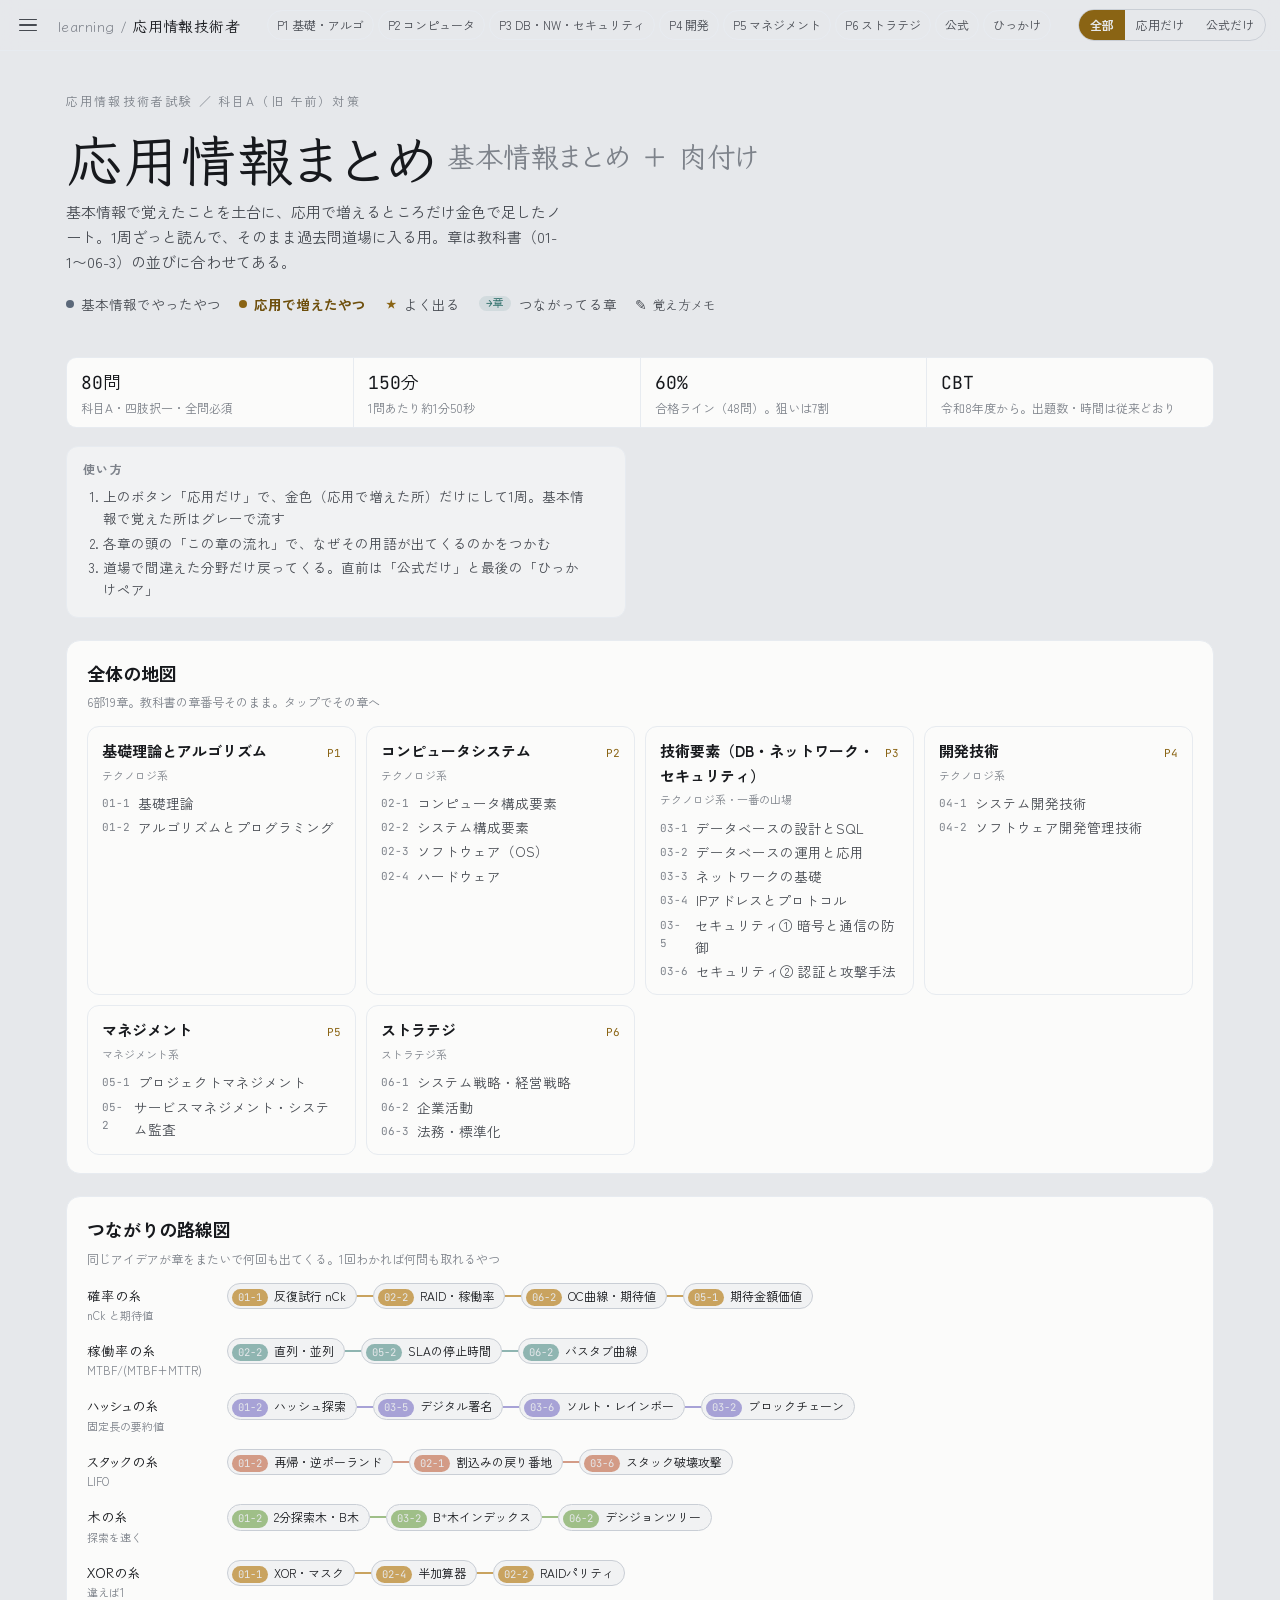
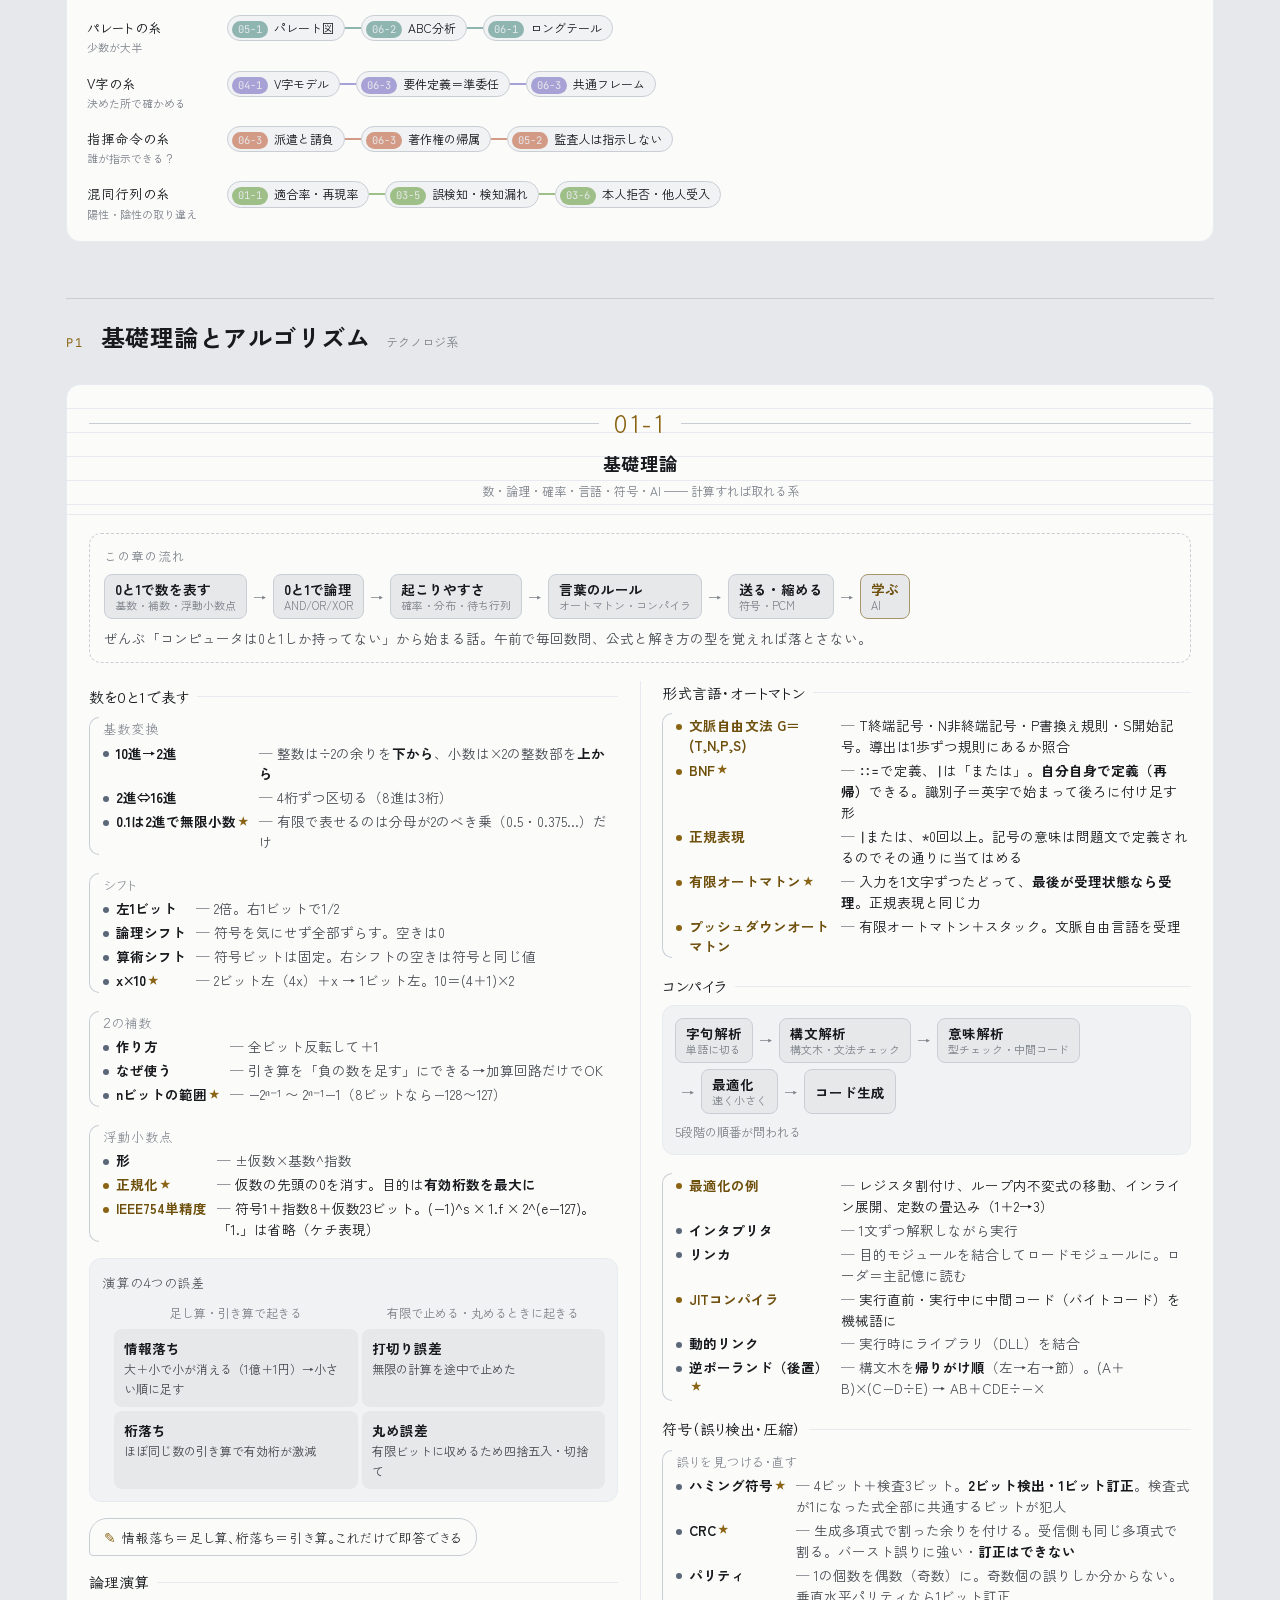
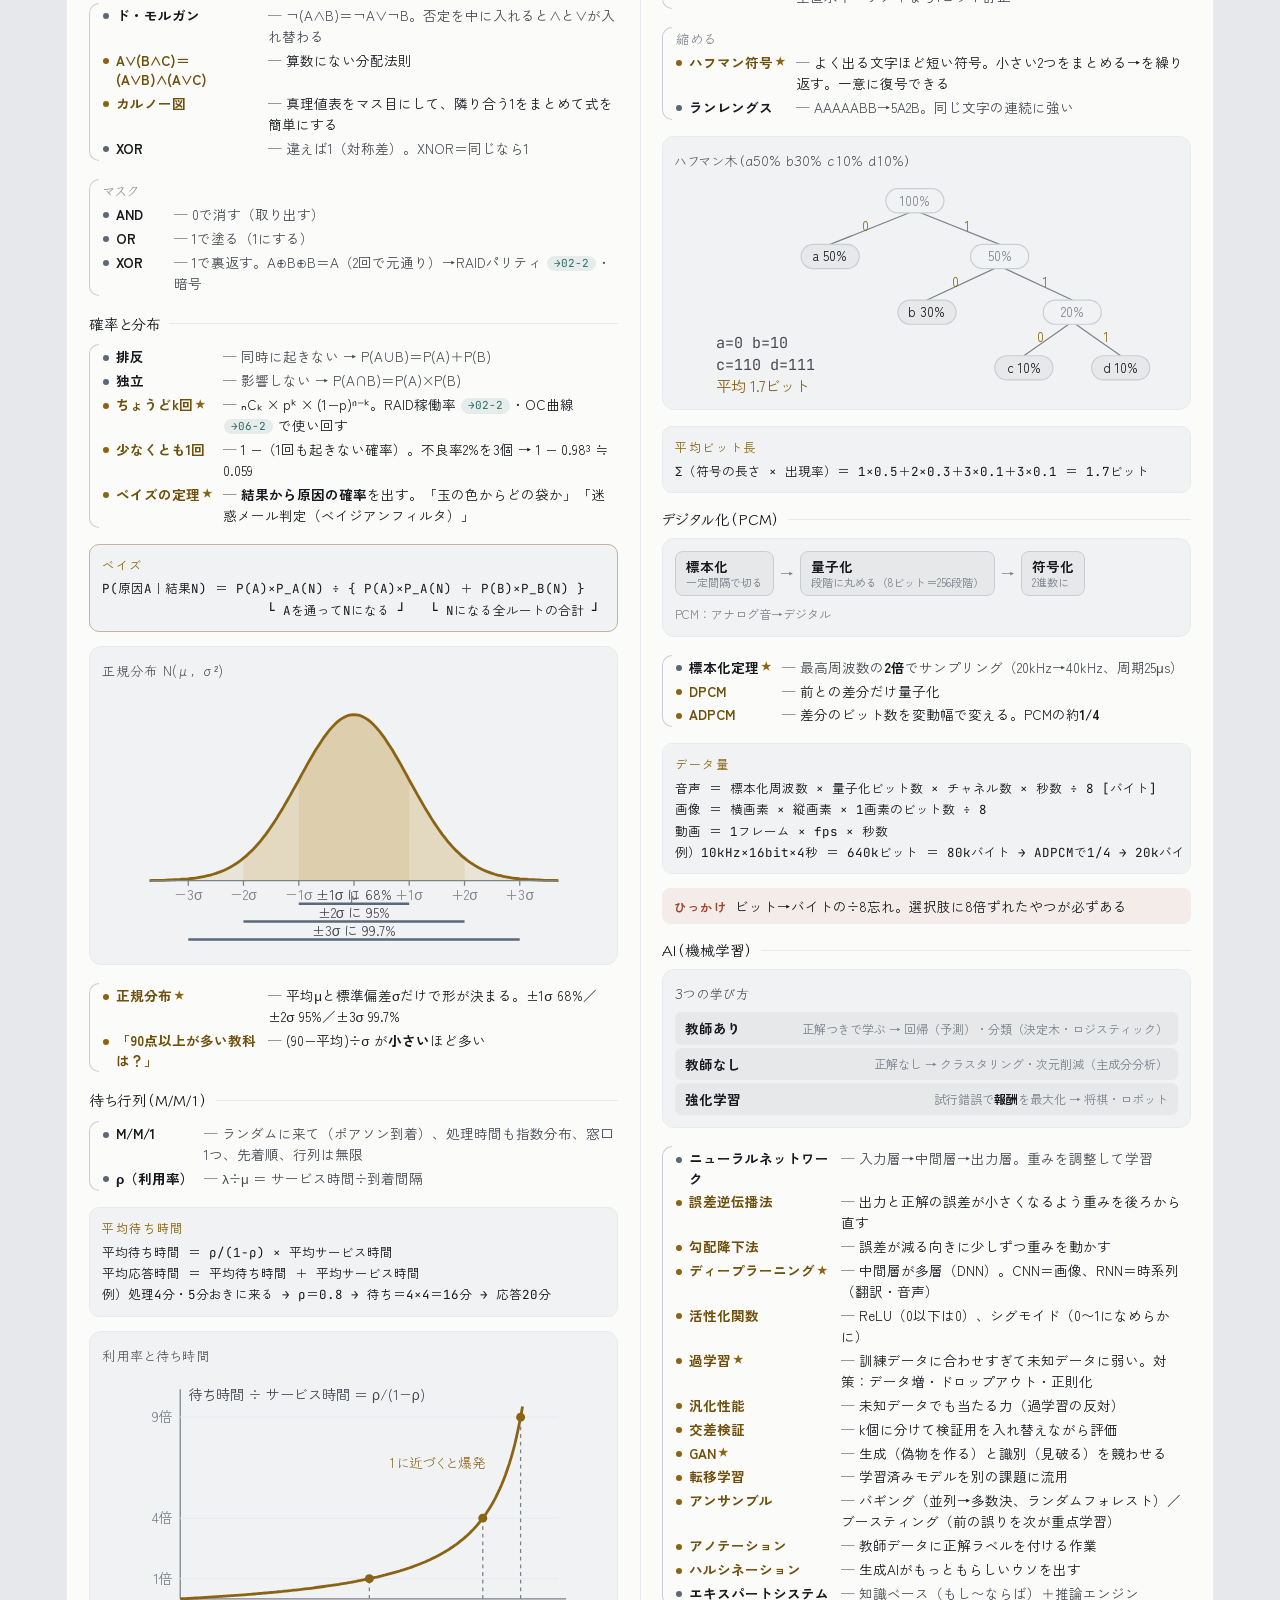
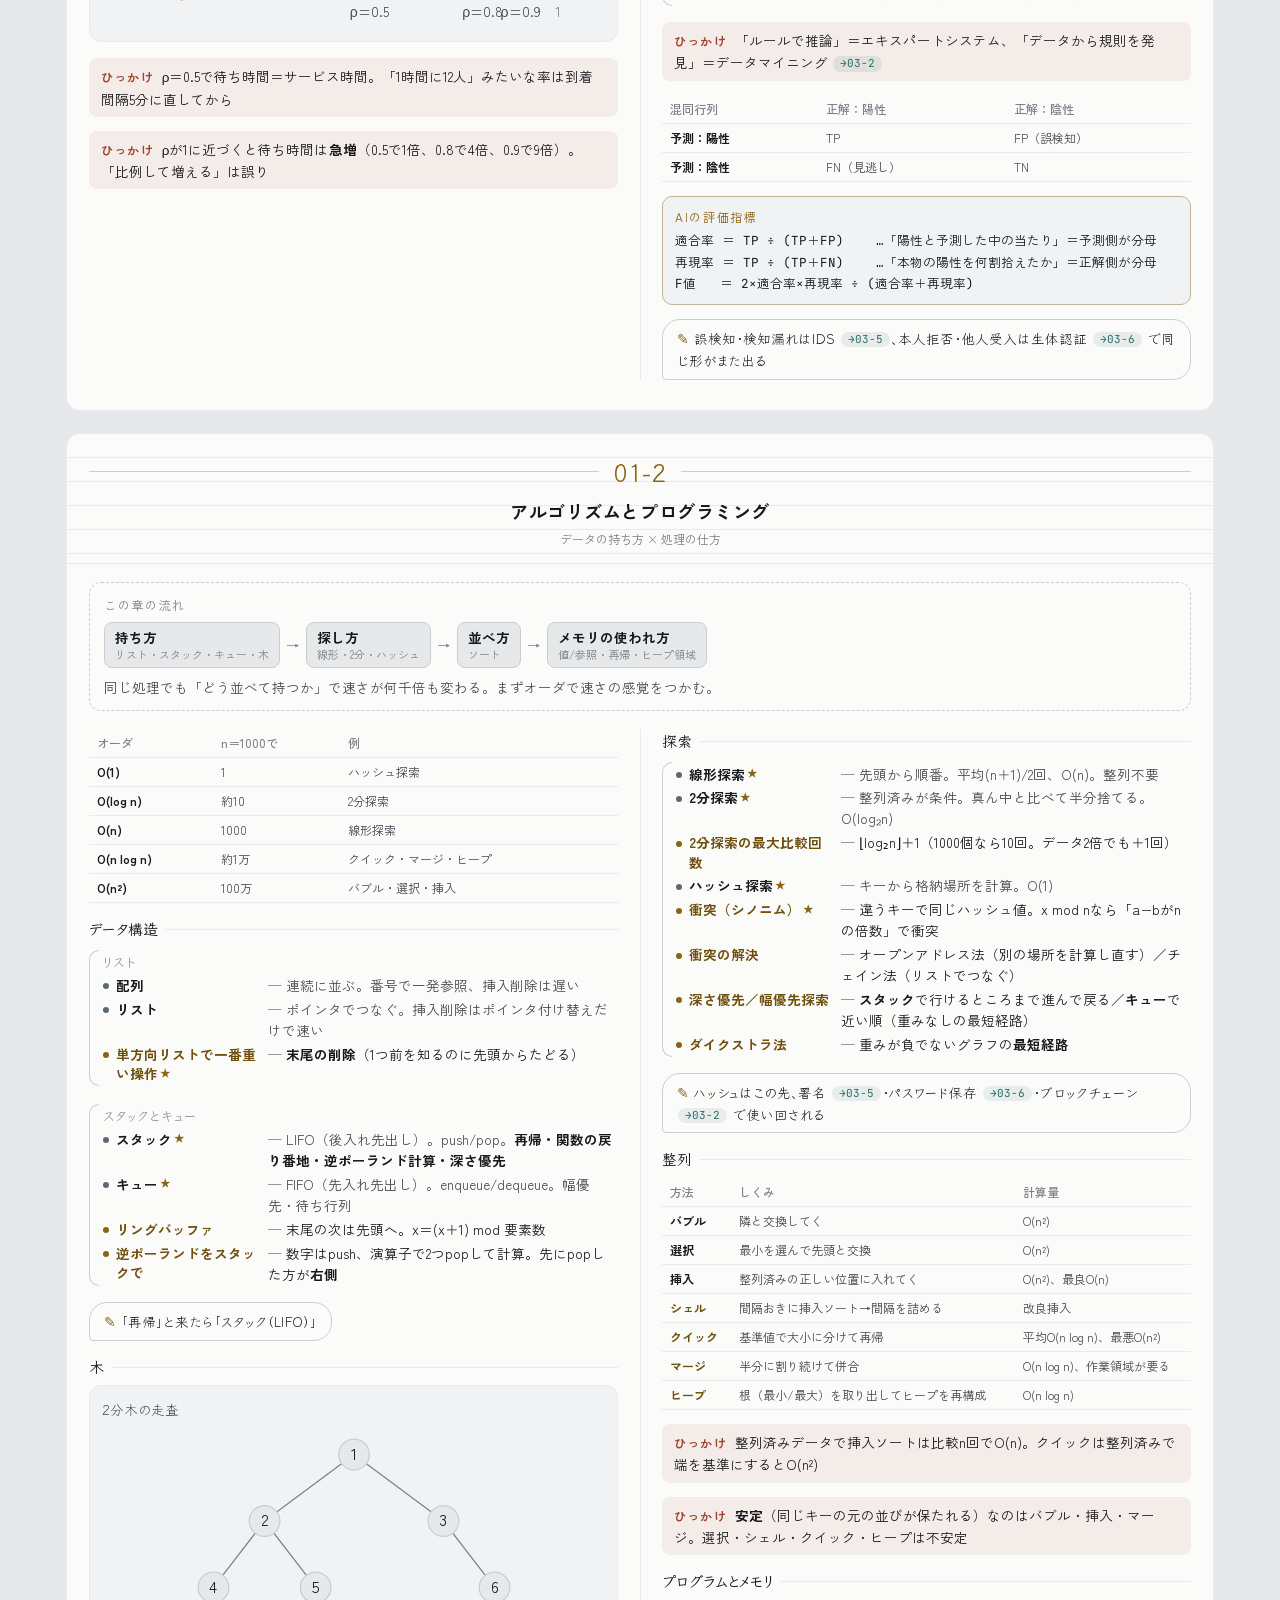
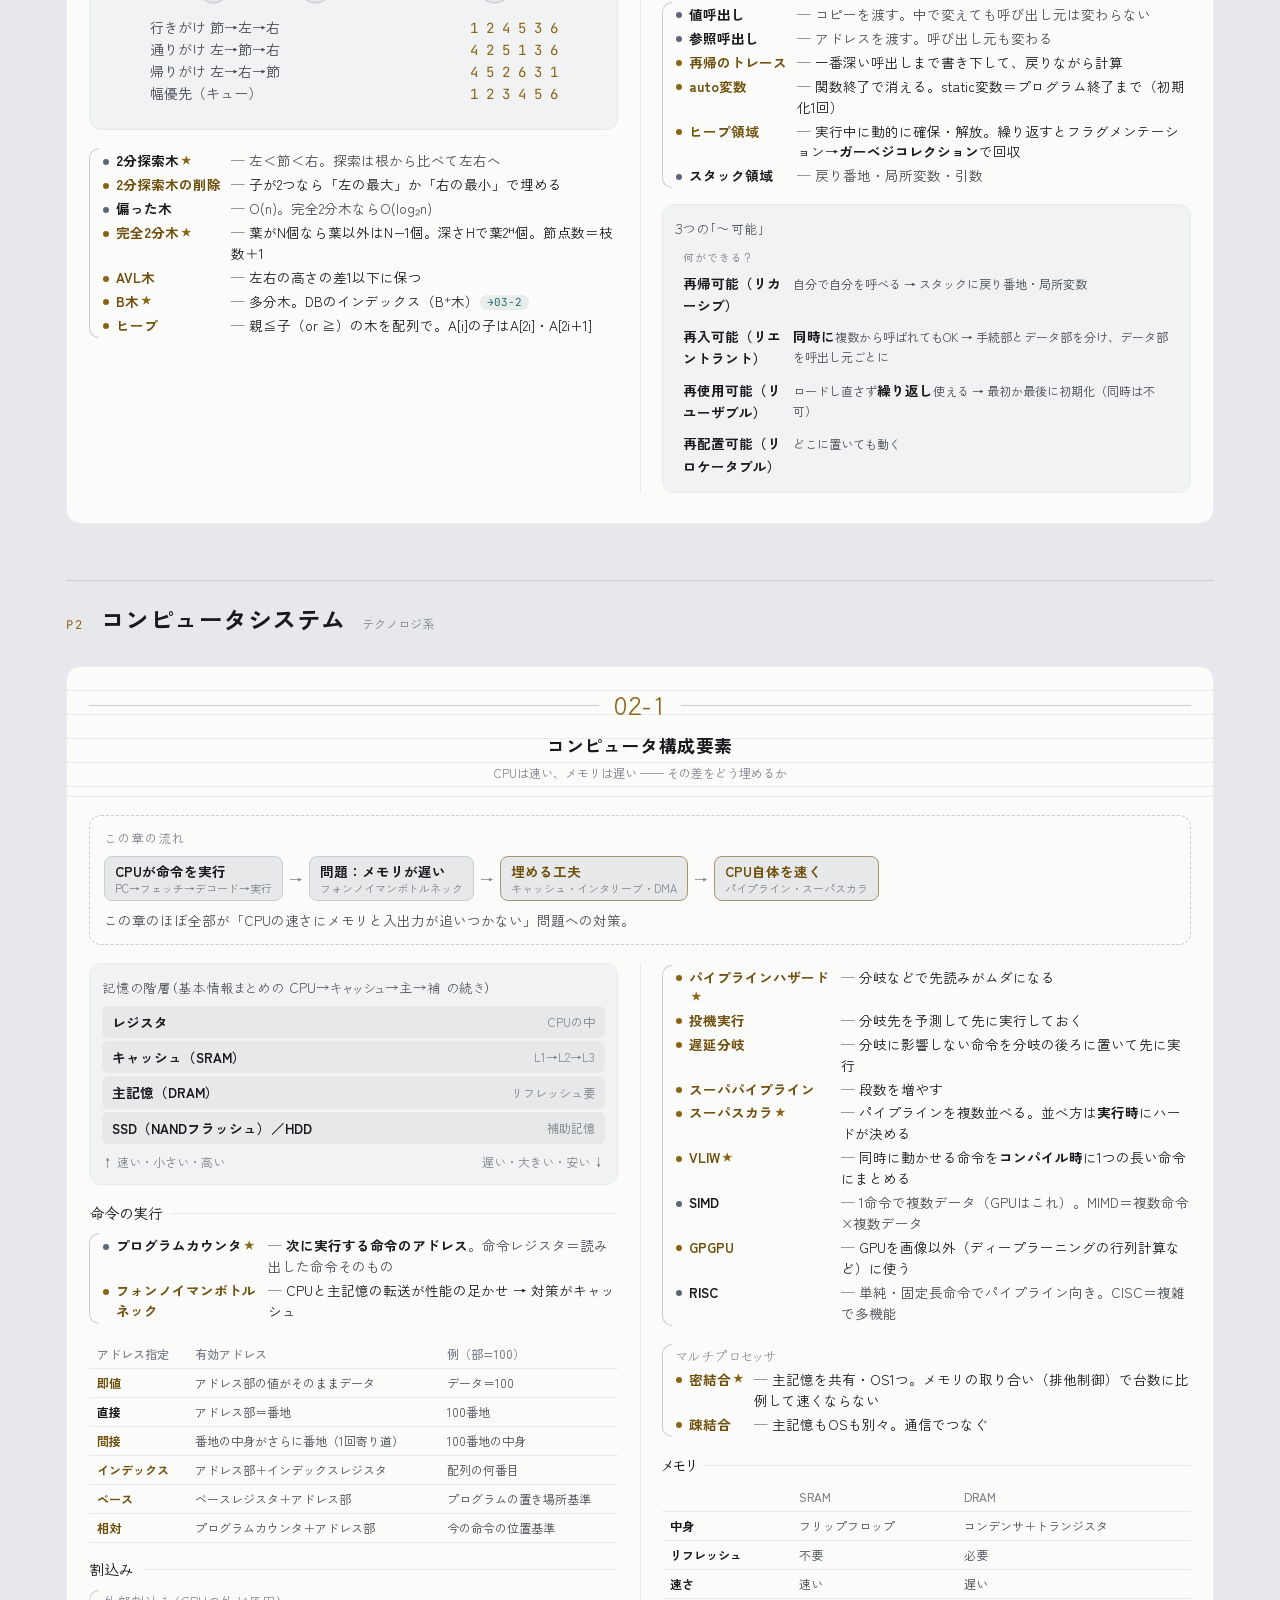
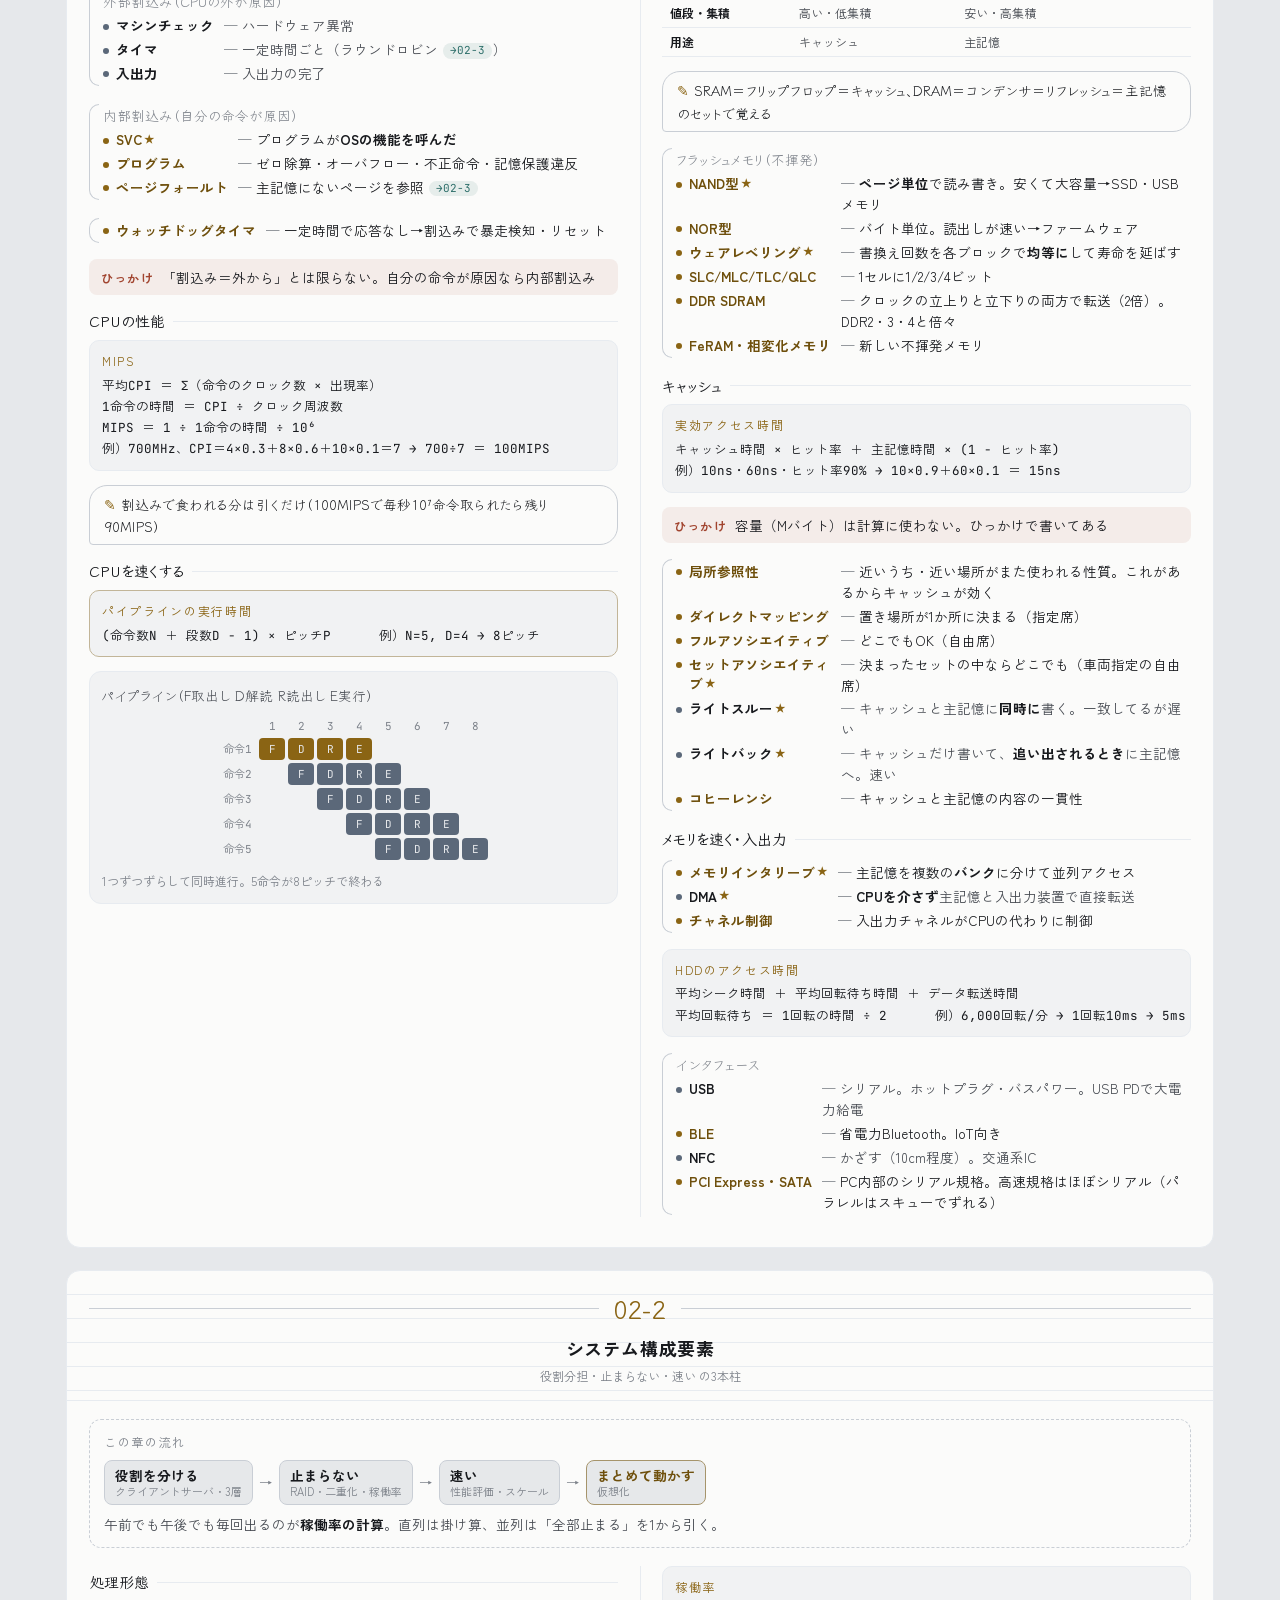
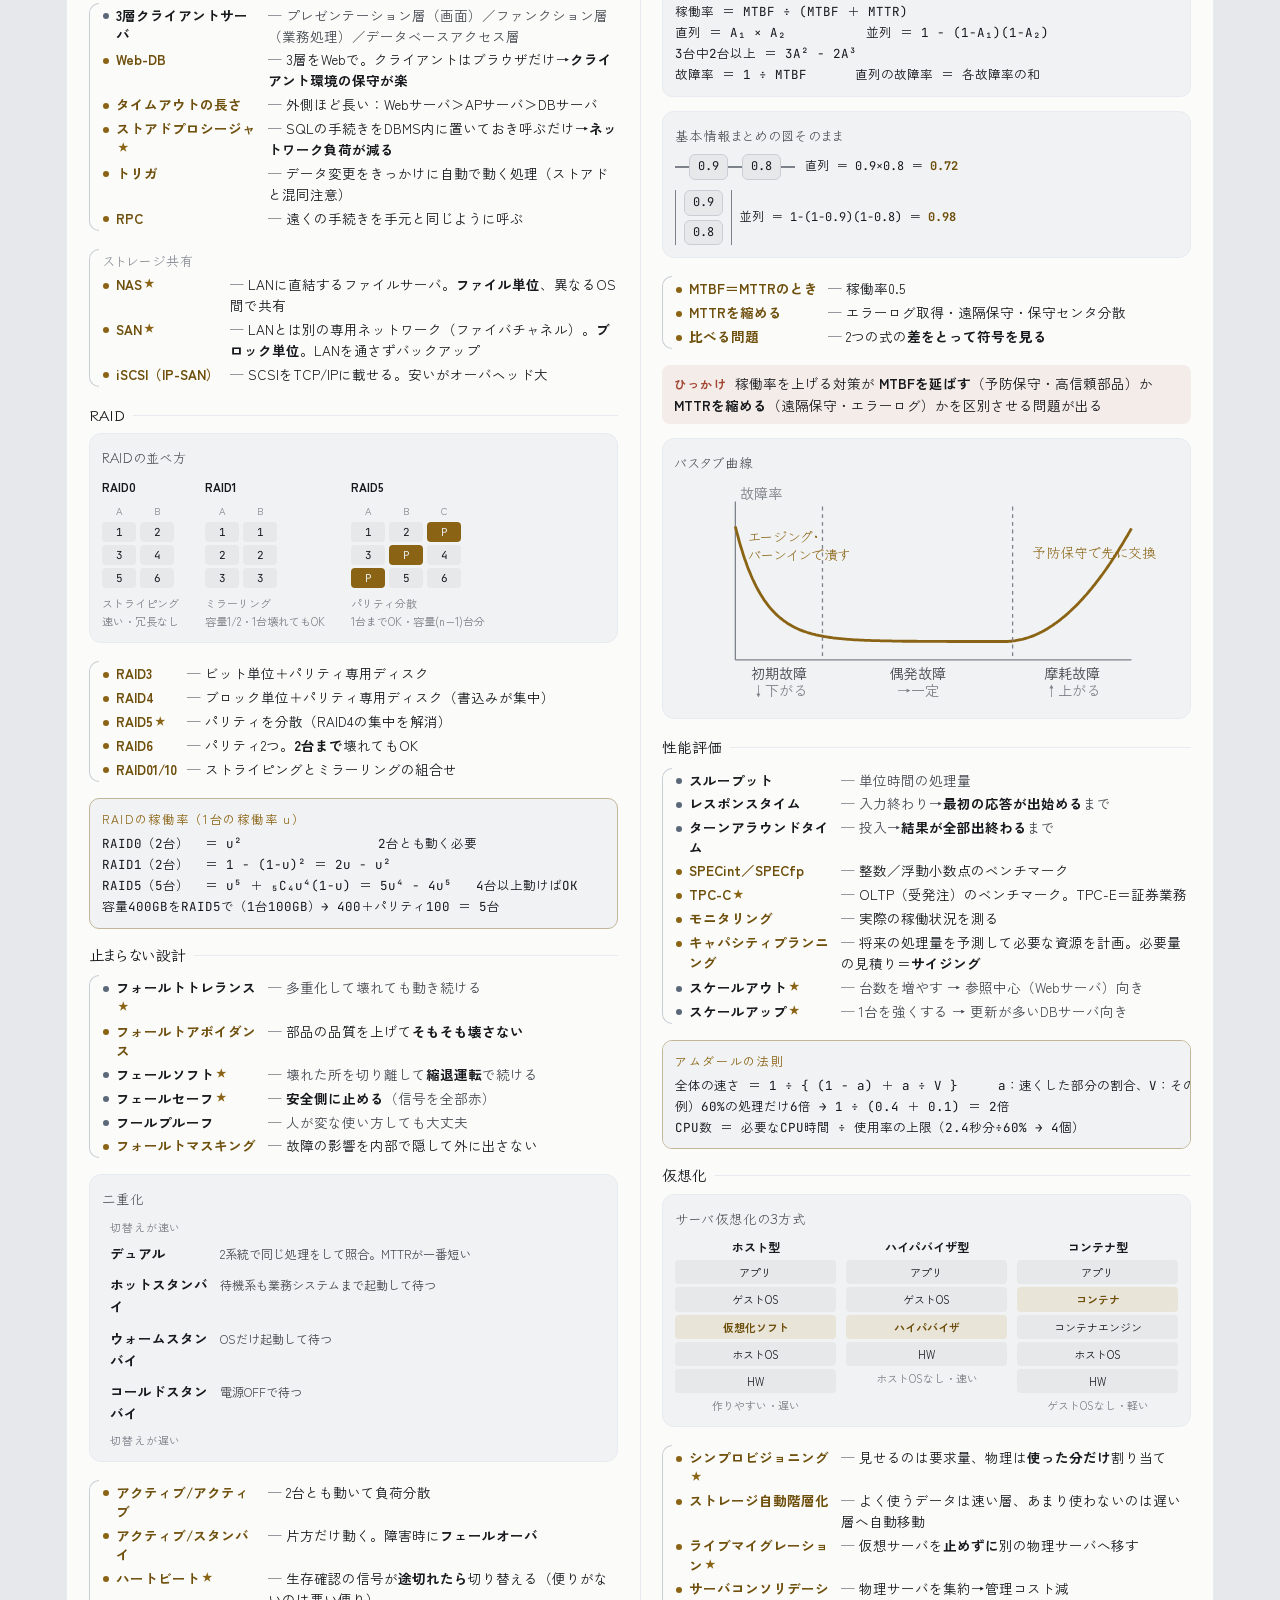
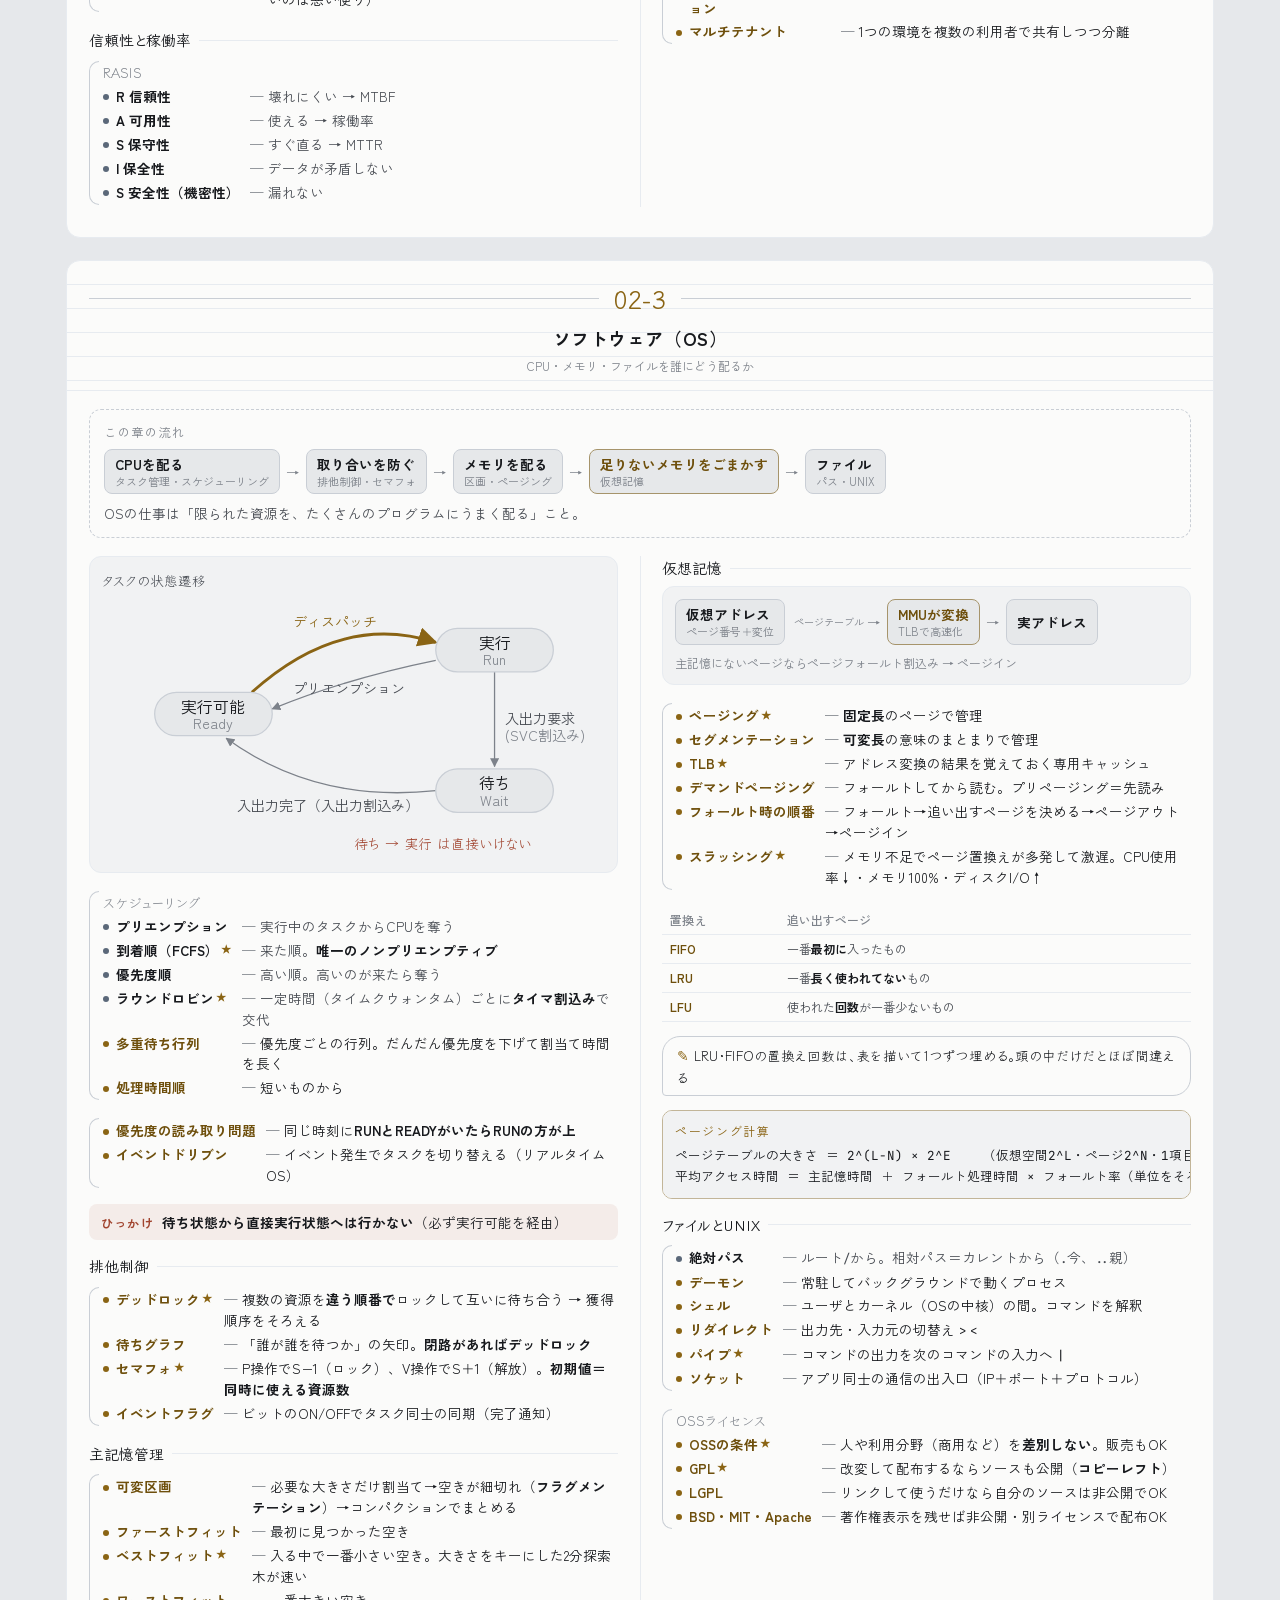
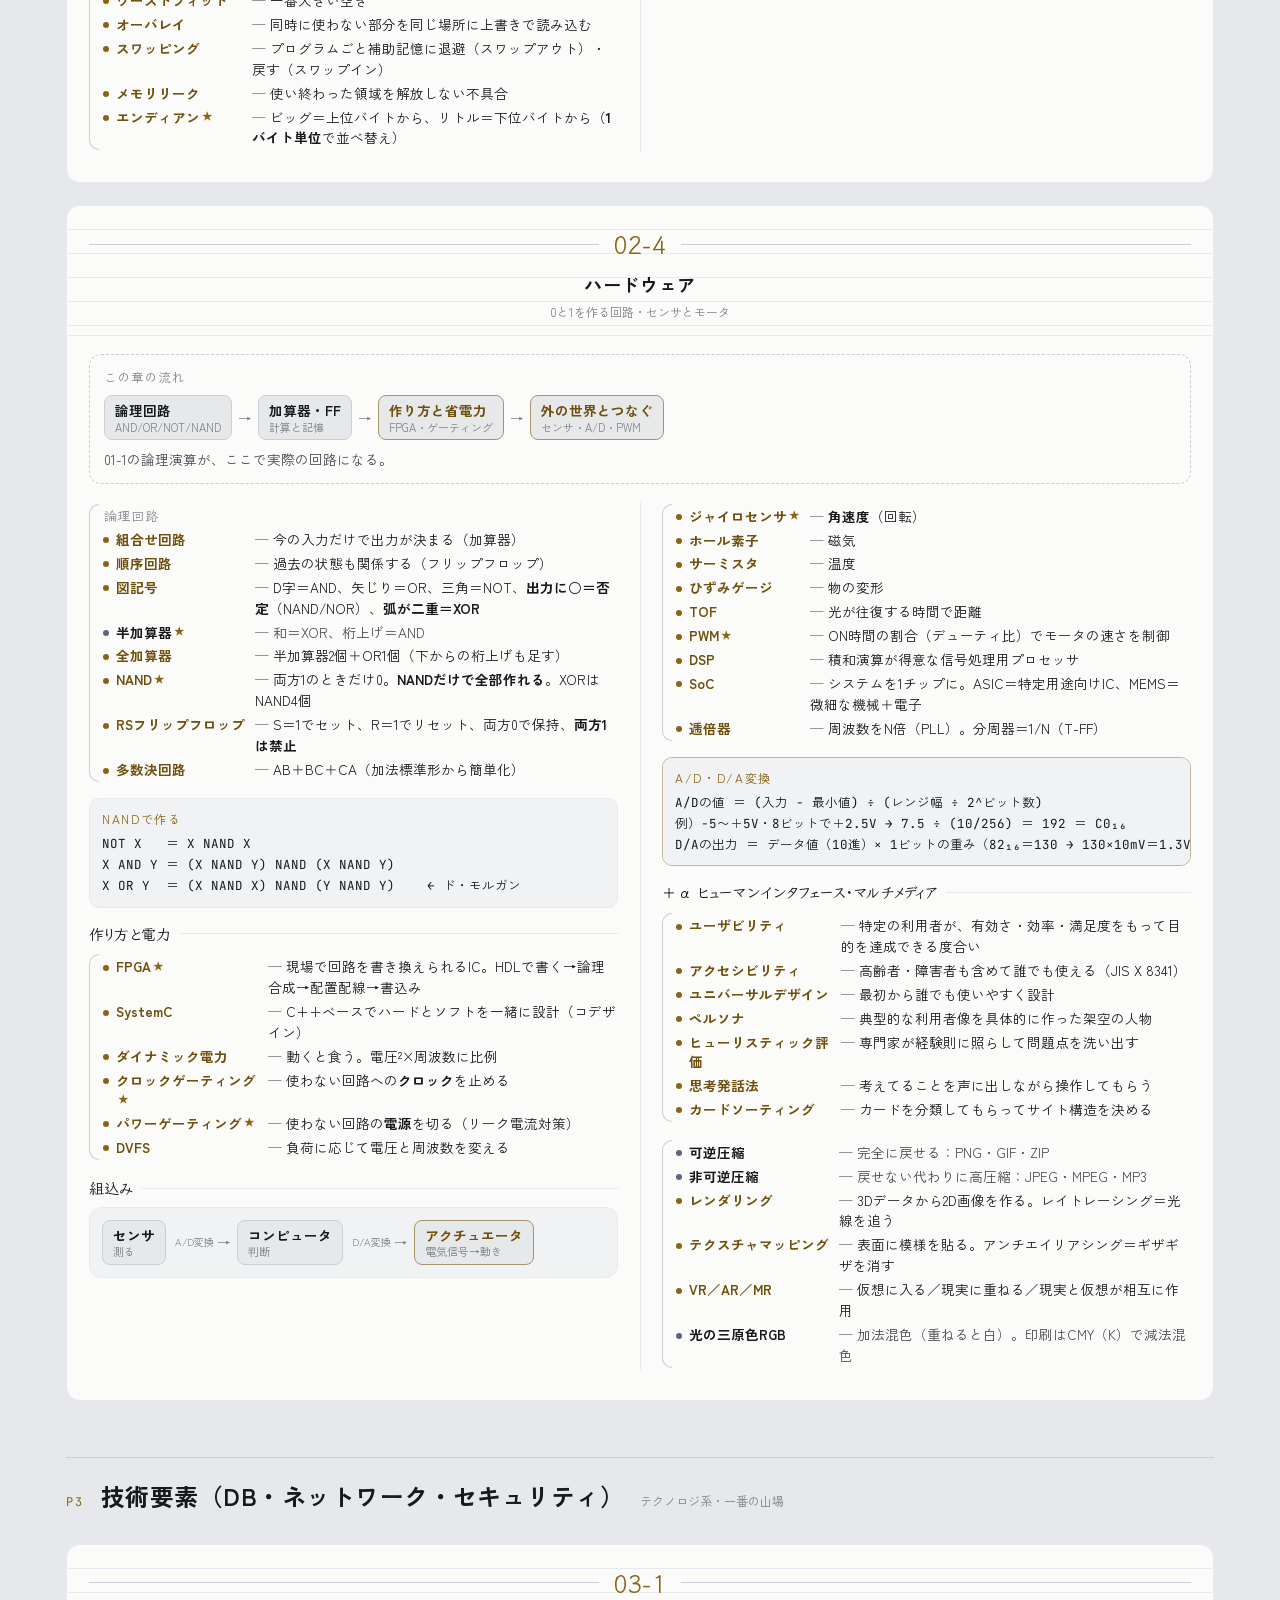
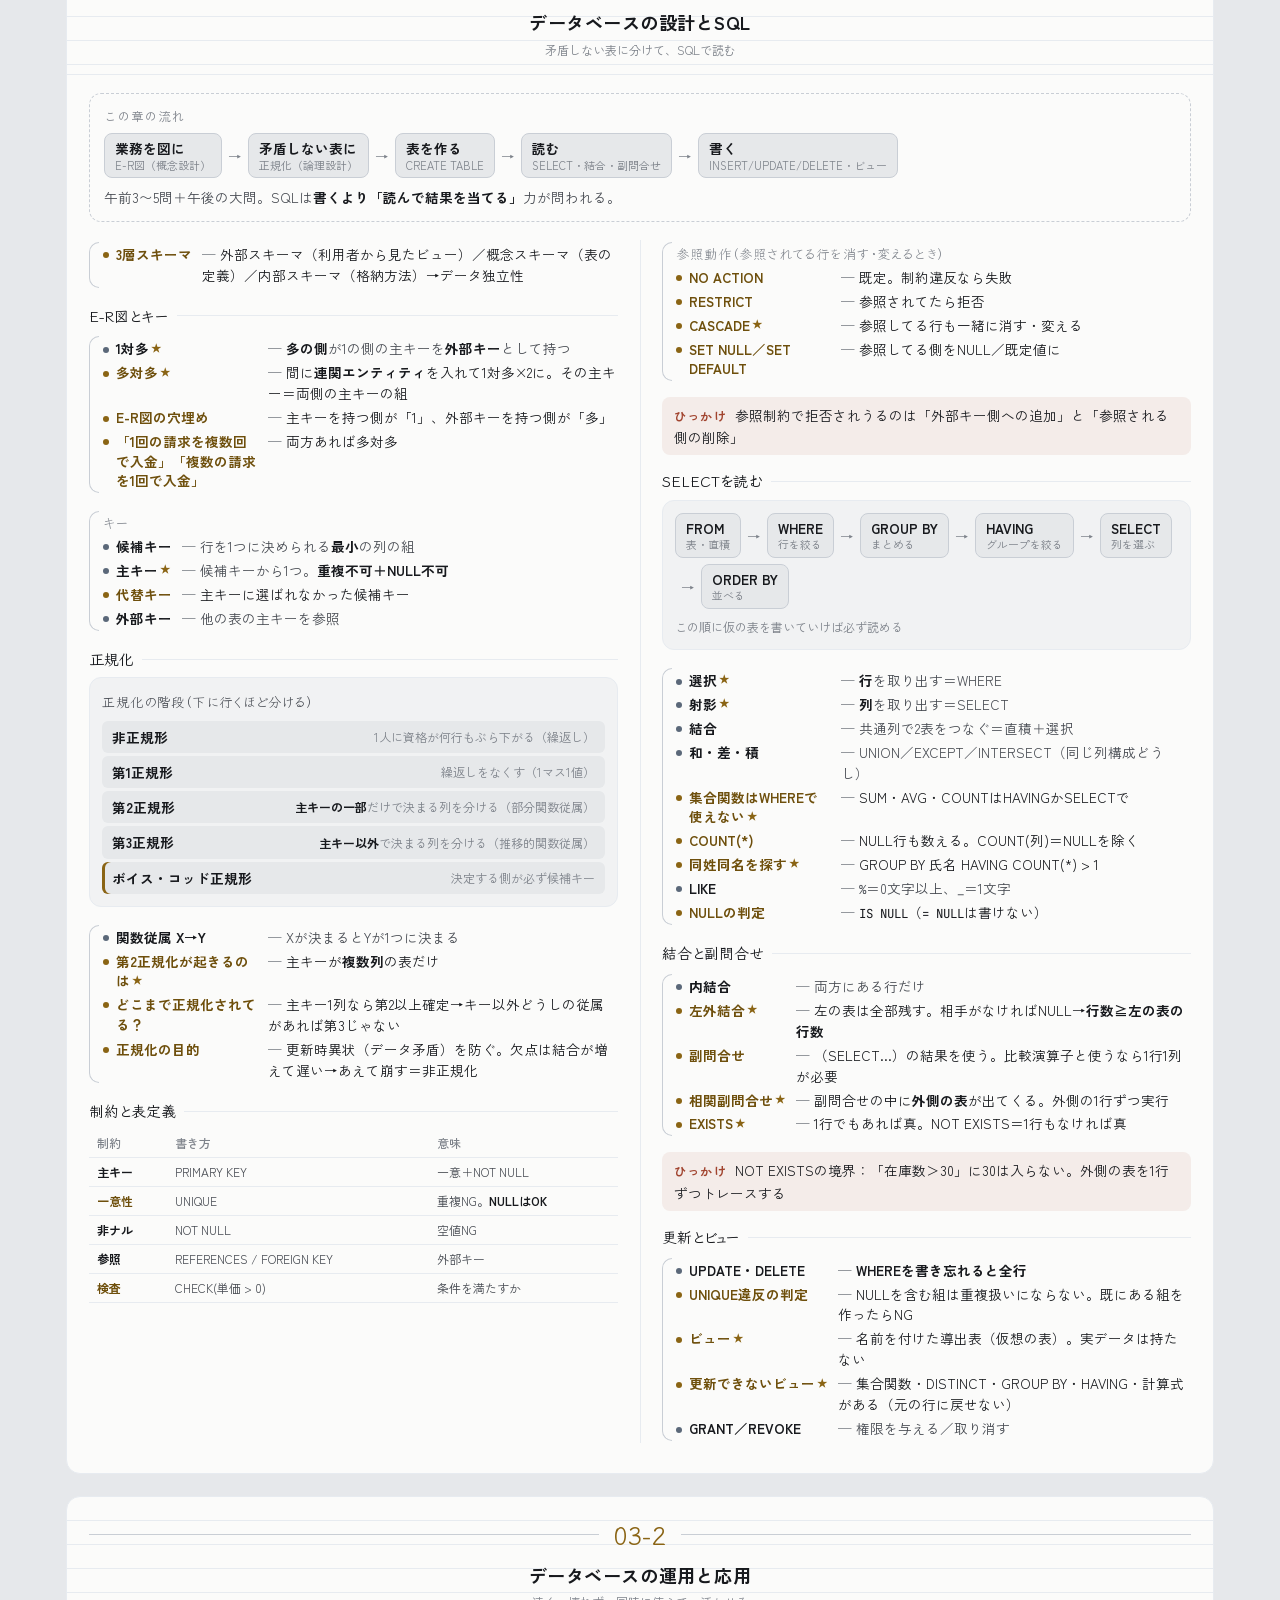
==== docs/learning/応用情報技術者/index.html @ 2a75f954 "Notebook Hub：試験範囲まとめの Web ノートを1つのサイトに Co-Authored-By: Claude Opus 5.5 <noreply@anthropic.com>" ====
<!doctype html>
<html lang="ja">
<head>
<meta charset="utf-8">
<meta name="viewport" content="width=device-width,initial-scale=1,viewport-fit=cover">
<title>応用情報まとめ</title>
<link rel="preconnect" href="https://fonts.googleapis.com">
<link rel="preconnect" href="https://fonts.gstatic.com" crossorigin>
<link rel="stylesheet" href="https://fonts.googleapis.com/css2?family=Klee+One:wght@400;600&family=Zen+Kaku+Gothic+New:wght@400;500;700&family=JetBrains+Mono:wght@400;600&display=swap">
<link rel="stylesheet" href="../../_/theme.css">
<link rel="stylesheet" href="../../_/blocks.css">
<script>
  // 表示前にテーマとサイドバーの状態を当てて、チラつきを防ぐ
  (function () {
    var r = document.documentElement;
    try {
      var t = localStorage.getItem("hub-theme"); if (t) r.setAttribute("data-theme", t);
      if (localStorage.getItem("hub-pinned") === "1" && matchMedia("(min-width:761px)").matches) r.classList.add("pinned");
    } catch (e) {}
  })();
  window.HUB = { root: "../../", assets: "../../_/", path: "learning/応用情報技術者" };
</script>

</head>
<body>
<div class="scrim" id="scrim"></div>
<aside class="drawer" id="drawer" aria-label="ノート一覧">
  <div class="dr-head">
    <a class="dr-brand" href="../../index.html">Notebook <span>Hub</span></a>
    <button type="button" class="dr-close" id="btn-close" aria-label="閉じる">×</button>
  </div>
  <div class="dr-search"><input id="filter" type="search" placeholder="ノート名・中身で検索" autocomplete="off" spellcheck="false"></div>
  <nav class="dr-nav" id="nav"></nav>
  <div class="dr-foot">
    <span>テーマ</span>
    <div class="theme-seg" role="group" aria-label="テーマ">
      <button type="button" data-theme-set="light">ライト</button>
      <button type="button" data-theme-set="dark">ダーク</button>
    </div>
  </div>
</aside>

<div class="page">
  <header class="top"><div class="top-in">
    <button type="button" class="menu" id="btn-menu" aria-label="ノート一覧" aria-controls="drawer"><span></span><span></span><span></span></button>
    <a class="here" href="#top"><span class=up>learning</span><i>/</i>応用情報技術者</a>
    <nav class="chips" aria-label="章"><a href="#p1">P1 基礎・アルゴ</a><a href="#p2">P2 コンピュータ</a><a href="#p3">P3 DB・NW・セキュリティ</a><a href="#p4">P4 開発</a><a href="#p5">P5 マネジメント</a><a href="#p6">P6 ストラテジ</a><a href="#formulas">公式</a><a href="#pairs">ひっかけ</a></nav>
    <div class="filters" role="group" aria-label="表示の切替"><button type="button" data-mode="all" aria-pressed="true">全部</button><button type="button" data-mode="accent">応用だけ</button><button type="button" data-mode="fx">公式だけ</button></div>
  </div></header>
  <main class="wrap" id="top">
<header class="cover"><div class="eyebrow">応用情報技術者試験 ／ 科目A（旧 午前）対策</div><h1>応用情報まとめ<span class="k">基本情報まとめ ＋ 肉付け</span></h1><p class="lead">基本情報で覚えたことを土台に、応用で増えるところだけ金色で足したノート。1周ざっと読んで、そのまま過去問道場に入る用。章は教科書（01-1〜06-3）の並びに合わせてある。</p><div class="legend"><span><i class="dot k"></i>基本情報でやったやつ</span><span class="o"><i class="dot o"></i>応用で増えたやつ</span><span><span class="star">★</span>よく出る</span><span><span class="xr">→章</span> つながってる章</span><span class="hand">✎ 覚え方メモ</span></div></header><div class="stats"><div><div class="n">80問</div><div class="l">科目A・四肢択一・全問必須</div></div><div><div class="n">150分</div><div class="l">1問あたり約1分50秒</div></div><div><div class="n">60%</div><div class="l">合格ライン（48問）。狙いは7割</div></div><div><div class="n">CBT</div><div class="l">令和8年度から。出題数・時間は従来どおり</div></div></div><div class="box goal"><div class="bh">使い方</div><ol class="ol"><li>上のボタン「応用だけ」で、金色（応用で増えた所）だけにして1周。基本情報で覚えた所はグレーで流す</li><li>各章の頭の「この章の流れ」で、なぜその用語が出てくるのかをつかむ</li><li>道場で間違えた分野だけ戻ってくる。直前は「公式だけ」と最後の「ひっかけペア」</li></ol></div>
<section class="board" id="map"><h3>全体の地図</h3><div class="bsub">6部19章。教科書の章番号そのまま。タップでその章へ</div><div class="bb">
<div class="pgrid"><div class="pcard"><div class="h"><b>基礎理論とアルゴリズム</b><span>P1</span></div><div class="fld">テクノロジ系</div><ul><li><a href="#c-01-1"><i>01-1</i>基礎理論</a></li><li><a href="#c-01-2"><i>01-2</i>アルゴリズムとプログラミング</a></li></ul></div><div class="pcard"><div class="h"><b>コンピュータシステム</b><span>P2</span></div><div class="fld">テクノロジ系</div><ul><li><a href="#c-02-1"><i>02-1</i>コンピュータ構成要素</a></li><li><a href="#c-02-2"><i>02-2</i>システム構成要素</a></li><li><a href="#c-02-3"><i>02-3</i>ソフトウェア（OS）</a></li><li><a href="#c-02-4"><i>02-4</i>ハードウェア</a></li></ul></div><div class="pcard"><div class="h"><b>技術要素（DB・ネットワーク・セキュリティ）</b><span>P3</span></div><div class="fld">テクノロジ系・一番の山場</div><ul><li><a href="#c-03-1"><i>03-1</i>データベースの設計とSQL</a></li><li><a href="#c-03-2"><i>03-2</i>データベースの運用と応用</a></li><li><a href="#c-03-3"><i>03-3</i>ネットワークの基礎</a></li><li><a href="#c-03-4"><i>03-4</i>IPアドレスとプロトコル</a></li><li><a href="#c-03-5"><i>03-5</i>セキュリティ① 暗号と通信の防御</a></li><li><a href="#c-03-6"><i>03-6</i>セキュリティ② 認証と攻撃手法</a></li></ul></div><div class="pcard"><div class="h"><b>開発技術</b><span>P4</span></div><div class="fld">テクノロジ系</div><ul><li><a href="#c-04-1"><i>04-1</i>システム開発技術</a></li><li><a href="#c-04-2"><i>04-2</i>ソフトウェア開発管理技術</a></li></ul></div><div class="pcard"><div class="h"><b>マネジメント</b><span>P5</span></div><div class="fld">マネジメント系</div><ul><li><a href="#c-05-1"><i>05-1</i>プロジェクトマネジメント</a></li><li><a href="#c-05-2"><i>05-2</i>サービスマネジメント・システム監査</a></li></ul></div><div class="pcard"><div class="h"><b>ストラテジ</b><span>P6</span></div><div class="fld">ストラテジ系</div><ul><li><a href="#c-06-1"><i>06-1</i>システム戦略・経営戦略</a></li><li><a href="#c-06-2"><i>06-2</i>企業活動</a></li><li><a href="#c-06-3"><i>06-3</i>法務・標準化</a></li></ul></div></div></div></section>
<section class="board" id="metro"><h3>つながりの路線図</h3><div class="bsub">同じアイデアが章をまたいで何回も出てくる。1回わかれば何問も取れるやつ</div><div class="bb">
<div class="metro"><div class="mline r0"><div class="nm">確率の糸<small>nCk と期待値</small></div><div class="stations"><span class="st"><a href="#c-01-1"><i>01-1</i>反復試行 nCk</a></span><span class="st"><a href="#c-02-2"><i>02-2</i>RAID・稼働率</a></span><span class="st"><a href="#c-06-2"><i>06-2</i>OC曲線・期待値</a></span><span class="st"><a href="#c-05-1"><i>05-1</i>期待金額価値</a></span></div></div><div class="mline r1"><div class="nm">稼働率の糸<small>MTBF/(MTBF+MTTR)</small></div><div class="stations"><span class="st"><a href="#c-02-2"><i>02-2</i>直列・並列</a></span><span class="st"><a href="#c-05-2"><i>05-2</i>SLAの停止時間</a></span><span class="st"><a href="#c-06-2"><i>06-2</i>バスタブ曲線</a></span></div></div><div class="mline r2"><div class="nm">ハッシュの糸<small>固定長の要約値</small></div><div class="stations"><span class="st"><a href="#c-01-2"><i>01-2</i>ハッシュ探索</a></span><span class="st"><a href="#c-03-5"><i>03-5</i>デジタル署名</a></span><span class="st"><a href="#c-03-6"><i>03-6</i>ソルト・レインボー</a></span><span class="st"><a href="#c-03-2"><i>03-2</i>ブロックチェーン</a></span></div></div><div class="mline r3"><div class="nm">スタックの糸<small>LIFO</small></div><div class="stations"><span class="st"><a href="#c-01-2"><i>01-2</i>再帰・逆ポーランド</a></span><span class="st"><a href="#c-02-1"><i>02-1</i>割込みの戻り番地</a></span><span class="st"><a href="#c-03-6"><i>03-6</i>スタック破壊攻撃</a></span></div></div><div class="mline r4"><div class="nm">木の糸<small>探索を速く</small></div><div class="stations"><span class="st"><a href="#c-01-2"><i>01-2</i>2分探索木・B木</a></span><span class="st"><a href="#c-03-2"><i>03-2</i>B⁺木インデックス</a></span><span class="st"><a href="#c-06-2"><i>06-2</i>デシジョンツリー</a></span></div></div><div class="mline r0"><div class="nm">XORの糸<small>違えば1</small></div><div class="stations"><span class="st"><a href="#c-01-1"><i>01-1</i>XOR・マスク</a></span><span class="st"><a href="#c-02-4"><i>02-4</i>半加算器</a></span><span class="st"><a href="#c-02-2"><i>02-2</i>RAIDパリティ</a></span></div></div><div class="mline r1"><div class="nm">パレートの糸<small>少数が大半</small></div><div class="stations"><span class="st"><a href="#c-05-1"><i>05-1</i>パレート図</a></span><span class="st"><a href="#c-06-2"><i>06-2</i>ABC分析</a></span><span class="st"><a href="#c-06-1"><i>06-1</i>ロングテール</a></span></div></div><div class="mline r2"><div class="nm">V字の糸<small>決めた所で確かめる</small></div><div class="stations"><span class="st"><a href="#c-04-1"><i>04-1</i>V字モデル</a></span><span class="st"><a href="#c-06-3"><i>06-3</i>要件定義＝準委任</a></span><span class="st"><a href="#c-06-3"><i>06-3</i>共通フレーム</a></span></div></div><div class="mline r3"><div class="nm">指揮命令の糸<small>誰が指示できる？</small></div><div class="stations"><span class="st"><a href="#c-06-3"><i>06-3</i>派遣と請負</a></span><span class="st"><a href="#c-06-3"><i>06-3</i>著作権の帰属</a></span><span class="st"><a href="#c-05-2"><i>05-2</i>監査人は指示しない</a></span></div></div><div class="mline r4"><div class="nm">混同行列の糸<small>陽性・陰性の取り違え</small></div><div class="stations"><span class="st"><a href="#c-01-1"><i>01-1</i>適合率・再現率</a></span><span class="st"><a href="#c-03-5"><i>03-5</i>誤検知・検知漏れ</a></span><span class="st"><a href="#c-03-6"><i>03-6</i>本人拒否・他人受入</a></span></div></div></div></div></section>
<div class="part" id="p1"><span class="pn">P1</span><h2>基礎理論とアルゴリズム</h2><span class="pf">テクノロジ系</span></div>
<section class="sheet" id="c-01-1"><header class="sh-head"><div class="divider"><span class="no">01-1</span></div><h3>基礎理論</h3><div class="sub">数・論理・確率・言語・符号・AI ── 計算すれば取れる系</div></header><div class="sh-body">
<div class="cmap"><div class="ml">この章の流れ</div><div class="flow"><span class="n">0と1で数を表す<small>基数・補数・浮動小数点</small></span><span class="seg"><span class="a">→</span><span class="n">0と1で論理<small>AND/OR/XOR</small></span></span><span class="seg"><span class="a">→</span><span class="n">起こりやすさ<small>確率・分布・待ち行列</small></span></span><span class="seg"><span class="a">→</span><span class="n">言葉のルール<small>オートマトン・コンパイラ</small></span></span><span class="seg"><span class="a">→</span><span class="n">送る・縮める<small>符号・PCM</small></span></span><span class="seg"><span class="a">→</span><span class="n o">学ぶ<small>AI</small></span></span></div><div class="gist">ぜんぶ「コンピュータは0と1しか持ってない」から始まる話。午前で毎回数問、公式と解き方の型を覚えれば落とさない。</div></div><div class="cols"><div class="sec">数を0と1で表す</div><div class="grp"><div class="gl">基数変換</div><div class="items"><span class="t k">10進→2進</span><span class="d k">整数は÷2の余りを<b>下から</b>、小数は×2の整数部を<b>上から</b></span><span class="t k">2進⇔16進</span><span class="d k">4桁ずつ区切る（8進は3桁）</span><span class="t k">0.1は2進で無限小数<span class="star">★</span></span><span class="d k">有限で表せるのは分母が2のべき乗（0.5・0.375…）だけ</span></div></div><div class="grp"><div class="gl">シフト</div><div class="items"><span class="t k">左1ビット</span><span class="d k">2倍。右1ビットで1/2</span><span class="t k">論理シフト</span><span class="d k">符号を気にせず全部ずらす。空きは0</span><span class="t k">算術シフト</span><span class="d k">符号ビットは固定。右シフトの空きは符号と同じ値</span><span class="t k">x×10<span class="star">★</span></span><span class="d k">2ビット左（4x）＋x → 1ビット左。10＝(4＋1)×2</span></div></div><div class="grp"><div class="gl">2の補数</div><div class="items"><span class="t k">作り方</span><span class="d k">全ビット反転して＋1</span><span class="t k">なぜ使う</span><span class="d k">引き算を「負の数を足す」にできる→加算回路だけでOK</span><span class="t k">nビットの範囲<span class="star">★</span></span><span class="d k">−2ⁿ⁻¹ 〜 2ⁿ⁻¹−1（8ビットなら−128〜127）</span></div></div><div class="grp"><div class="gl">浮動小数点</div><div class="items"><span class="t k">形</span><span class="d k">±仮数×基数^指数</span><span class="t o">正規化<span class="star">★</span></span><span class="d o">仮数の先頭の0を消す。目的は<b>有効桁数を最大に</b></span><span class="t o">IEEE754単精度</span><span class="d o">符号1＋指数8＋仮数23ビット。(−1)^s × 1.f × 2^(e−127)。「1.」は省略（ケチ表現）</span></div></div><div class="fig "><div class="ttl">演算の4つの誤差</div><div class="mx"><div></div><div class="ax">足し算・引き算で起きる</div><div class="ax">有限で止める・丸めるときに起きる</div><div class="ax v"></div><div class="c"><b>情報落ち</b><span>大＋小で小が消える（1億＋1円）→小さい順に足す</span></div><div class="c"><b>打切り誤差</b><span>無限の計算を途中で止めた</span></div><div class="ax v"></div><div class="c"><b>桁落ち</b><span>ほぼ同じ数の引き算で有効桁が激減</span></div><div class="c"><b>丸め誤差</b><span>有限ビットに収めるため四捨五入・切捨て</span></div></div></div><div class="hook">情報落ち＝足し算、桁落ち＝引き算。これだけで即答できる</div><div class="sec">論理演算</div><div class="grp"><div class="items"><span class="t k">ド・モルガン</span><span class="d k">¬(A∧B)＝¬A∨¬B。否定を中に入れると∧と∨が入れ替わる</span><span class="t o">A∨(B∧C)＝(A∨B)∧(A∨C)</span><span class="d o">算数にない分配法則</span><span class="t o">カルノー図</span><span class="d o">真理値表をマス目にして、隣り合う1をまとめて式を簡単にする</span><span class="t k">XOR</span><span class="d k">違えば1（対称差）。XNOR＝同じなら1</span></div></div><div class="grp"><div class="gl">マスク</div><div class="items"><span class="t k">AND</span><span class="d k">0で消す（取り出す）</span><span class="t k">OR</span><span class="d k">1で塗る（1にする）</span><span class="t k">XOR</span><span class="d k">1で裏返す。A⊕B⊕B＝A（2回で元通り）→RAIDパリティ <a class="xr" href="#c-02-2">→02-2</a>・暗号</span></div></div><div class="sec">確率と分布</div><div class="grp"><div class="items"><span class="t k">排反</span><span class="d k">同時に起きない → P(A∪B)＝P(A)＋P(B)</span><span class="t k">独立</span><span class="d k">影響しない → P(A∩B)＝P(A)×P(B)</span><span class="t o">ちょうどk回<span class="star">★</span></span><span class="d o">ₙCₖ × pᵏ × (1−p)ⁿ⁻ᵏ。RAID稼働率 <a class="xr" href="#c-02-2">→02-2</a>・OC曲線 <a class="xr" href="#c-06-2">→06-2</a> で使い回す</span><span class="t o">少なくとも1回</span><span class="d o">1 −（1回も起きない確率）。不良率2%を3個 → 1 − 0.98³ ≒ 0.059</span><span class="t o">ベイズの定理<span class="star">★</span></span><span class="d o"><b>結果から原因の確率</b>を出す。「玉の色からどの袋か」「迷惑メール判定（ベイジアンフィルタ）」</span></div></div><div class="fx o"><div class="fl">ベイズ</div><pre>P(原因A｜結果N) ＝ P(A)×P_A(N) ÷ { P(A)×P_A(N) ＋ P(B)×P_B(N) }
                   　└ Aを通ってNになる ┘   └ Nになる全ルートの合計 ┘</pre></div><div class="fig "><div class="ttl">正規分布 N(μ, σ²)</div><svg viewBox="0 0 360 206" role="img" aria-label="正規分布 68 95 99.7" xmlns="http://www.w3.org/2000/svg"><path d="M50.3,148.6 L52.4,148.3 L54.6,148.1 L56.8,147.8 L58.9,147.4 L61.1,147.0 L63.2,146.6 L65.4,146.1 L67.6,145.6 L69.7,145.0 L71.9,144.3 L74.1,143.5 L76.2,142.7 L78.4,141.8 L80.5,140.8 L82.7,139.7 L84.9,138.4 L87.0,137.1 L89.2,135.7 L91.4,134.1 L93.5,132.4 L95.7,130.6 L97.8,128.6 L100.0,126.5 L102.2,124.3 L104.3,121.9 L106.5,119.4 L108.6,116.7 L110.8,113.9 L113.0,110.9 L115.1,107.8 L117.3,104.6 L119.5,101.2 L121.6,97.7 L123.8,94.2 L125.9,90.5 L128.1,86.7 L130.3,82.9 L132.4,79.0 L134.6,75.1 L136.8,71.2 L138.9,67.2 L141.1,63.3 L143.2,59.4 L145.4,55.6 L147.6,51.9 L149.7,48.2 L151.9,44.8 L154.1,41.4 L156.2,38.2 L158.4,35.3 L160.5,32.5 L162.7,30.0 L164.9,27.7 L167.0,25.7 L169.2,24.0 L171.4,22.6 L173.5,21.5 L175.7,20.6 L177.8,20.2 L180.0,20.0 L182.2,20.2 L184.3,20.6 L186.5,21.5 L188.6,22.6 L190.8,24.0 L193.0,25.7 L195.1,27.7 L197.3,30.0 L199.5,32.5 L201.6,35.3 L203.8,38.2 L205.9,41.4 L208.1,44.8 L210.3,48.2 L212.4,51.9 L214.6,55.6 L216.8,59.4 L218.9,63.3 L221.1,67.2 L223.2,71.2 L225.4,75.1 L227.6,79.0 L229.7,82.9 L231.9,86.7 L234.1,90.5 L236.2,94.2 L238.4,97.7 L240.5,101.2 L242.7,104.6 L244.9,107.8 L247.0,110.9 L249.2,113.9 L251.4,116.7 L253.5,119.4 L255.7,121.9 L257.8,124.3 L260.0,126.5 L262.2,128.6 L264.3,130.6 L266.5,132.4 L268.6,134.1 L270.8,135.7 L273.0,137.1 L275.1,138.4 L277.3,139.7 L279.5,140.8 L281.6,141.8 L283.8,142.7 L285.9,143.5 L288.1,144.3 L290.3,145.0 L292.4,145.6 L294.6,146.1 L296.8,146.6 L298.9,147.0 L301.1,147.4 L303.2,147.8 L305.4,148.1 L307.6,148.3 L309.7,148.6 L309.7,150 L50.3,150 Z" class="f-oubg" /><path d="M93.5,132.4 L95.7,130.6 L97.8,128.6 L100.0,126.5 L102.2,124.3 L104.3,121.9 L106.5,119.4 L108.6,116.7 L110.8,113.9 L113.0,110.9 L115.1,107.8 L117.3,104.6 L119.5,101.2 L121.6,97.7 L123.8,94.2 L125.9,90.5 L128.1,86.7 L130.3,82.9 L132.4,79.0 L134.6,75.1 L136.8,71.2 L138.9,67.2 L141.1,63.3 L143.2,59.4 L145.4,55.6 L147.6,51.9 L149.7,48.2 L151.9,44.8 L154.1,41.4 L156.2,38.2 L158.4,35.3 L160.5,32.5 L162.7,30.0 L164.9,27.7 L167.0,25.7 L169.2,24.0 L171.4,22.6 L173.5,21.5 L175.7,20.6 L177.8,20.2 L180.0,20.0 L182.2,20.2 L184.3,20.6 L186.5,21.5 L188.6,22.6 L190.8,24.0 L193.0,25.7 L195.1,27.7 L197.3,30.0 L199.5,32.5 L201.6,35.3 L203.8,38.2 L205.9,41.4 L208.1,44.8 L210.3,48.2 L212.4,51.9 L214.6,55.6 L216.8,59.4 L218.9,63.3 L221.1,67.2 L223.2,71.2 L225.4,75.1 L227.6,79.0 L229.7,82.9 L231.9,86.7 L234.1,90.5 L236.2,94.2 L238.4,97.7 L240.5,101.2 L242.7,104.6 L244.9,107.8 L247.0,110.9 L249.2,113.9 L251.4,116.7 L253.5,119.4 L255.7,121.9 L257.8,124.3 L260.0,126.5 L262.2,128.6 L264.3,130.6 L266.5,132.4 L266.5,150 L93.5,150 Z" class="f-oubg" /><path d="M136.8,71.2 L138.9,67.2 L141.1,63.3 L143.2,59.4 L145.4,55.6 L147.6,51.9 L149.7,48.2 L151.9,44.8 L154.1,41.4 L156.2,38.2 L158.4,35.3 L160.5,32.5 L162.7,30.0 L164.9,27.7 L167.0,25.7 L169.2,24.0 L171.4,22.6 L173.5,21.5 L175.7,20.6 L177.8,20.2 L180.0,20.0 L182.2,20.2 L184.3,20.6 L186.5,21.5 L188.6,22.6 L190.8,24.0 L193.0,25.7 L195.1,27.7 L197.3,30.0 L199.5,32.5 L201.6,35.3 L203.8,38.2 L205.9,41.4 L208.1,44.8 L210.3,48.2 L212.4,51.9 L214.6,55.6 L216.8,59.4 L218.9,63.3 L221.1,67.2 L223.2,71.2 L223.2,150 L136.8,150 Z" class="f-oubg" /><path d="M20.0,149.9 L22.2,149.8 L24.3,149.8 L26.5,149.8 L28.6,149.7 L30.8,149.7 L33.0,149.6 L35.1,149.5 L37.3,149.4 L39.5,149.3 L41.6,149.2 L43.8,149.1 L45.9,148.9 L48.1,148.8 L50.3,148.6 L52.4,148.3 L54.6,148.1 L56.8,147.8 L58.9,147.4 L61.1,147.0 L63.2,146.6 L65.4,146.1 L67.6,145.6 L69.7,145.0 L71.9,144.3 L74.1,143.5 L76.2,142.7 L78.4,141.8 L80.5,140.8 L82.7,139.7 L84.9,138.4 L87.0,137.1 L89.2,135.7 L91.4,134.1 L93.5,132.4 L95.7,130.6 L97.8,128.6 L100.0,126.5 L102.2,124.3 L104.3,121.9 L106.5,119.4 L108.6,116.7 L110.8,113.9 L113.0,110.9 L115.1,107.8 L117.3,104.6 L119.5,101.2 L121.6,97.7 L123.8,94.2 L125.9,90.5 L128.1,86.7 L130.3,82.9 L132.4,79.0 L134.6,75.1 L136.8,71.2 L138.9,67.2 L141.1,63.3 L143.2,59.4 L145.4,55.6 L147.6,51.9 L149.7,48.2 L151.9,44.8 L154.1,41.4 L156.2,38.2 L158.4,35.3 L160.5,32.5 L162.7,30.0 L164.9,27.7 L167.0,25.7 L169.2,24.0 L171.4,22.6 L173.5,21.5 L175.7,20.6 L177.8,20.2 L180.0,20.0 L182.2,20.2 L184.3,20.6 L186.5,21.5 L188.6,22.6 L190.8,24.0 L193.0,25.7 L195.1,27.7 L197.3,30.0 L199.5,32.5 L201.6,35.3 L203.8,38.2 L205.9,41.4 L208.1,44.8 L210.3,48.2 L212.4,51.9 L214.6,55.6 L216.8,59.4 L218.9,63.3 L221.1,67.2 L223.2,71.2 L225.4,75.1 L227.6,79.0 L229.7,82.9 L231.9,86.7 L234.1,90.5 L236.2,94.2 L238.4,97.7 L240.5,101.2 L242.7,104.6 L244.9,107.8 L247.0,110.9 L249.2,113.9 L251.4,116.7 L253.5,119.4 L255.7,121.9 L257.8,124.3 L260.0,126.5 L262.2,128.6 L264.3,130.6 L266.5,132.4 L268.6,134.1 L270.8,135.7 L273.0,137.1 L275.1,138.4 L277.3,139.7 L279.5,140.8 L281.6,141.8 L283.8,142.7 L285.9,143.5 L288.1,144.3 L290.3,145.0 L292.4,145.6 L294.6,146.1 L296.8,146.6 L298.9,147.0 L301.1,147.4 L303.2,147.8 L305.4,148.1 L307.6,148.3 L309.7,148.6 L311.9,148.8 L314.1,148.9 L316.2,149.1 L318.4,149.2 L320.5,149.3 L322.7,149.4 L324.9,149.5 L327.0,149.6 L329.2,149.7 L331.4,149.7 L333.5,149.8 L335.7,149.8 L337.8,149.8 L340.0,149.9" class="s-main"/><line x1="20" y1="150" x2="340" y2="150" class="s-ax"/><line x1="50.3" y1="150" x2="50.3" y2="154" class="s-ax"/><text x="50.3" y="165.0" class="t-s f-ink3" text-anchor="middle" >−3σ</text><line x1="93.5" y1="150" x2="93.5" y2="154" class="s-ax"/><text x="93.5" y="165.0" class="t-s f-ink3" text-anchor="middle" >−2σ</text><line x1="136.8" y1="150" x2="136.8" y2="154" class="s-ax"/><text x="136.8" y="165.0" class="t-s f-ink3" text-anchor="middle" >−1σ</text><line x1="180.0" y1="150" x2="180.0" y2="154" class="s-ax"/><text x="180.0" y="165.0" class="t-s f-ink3" text-anchor="middle" >μ</text><line x1="223.2" y1="150" x2="223.2" y2="154" class="s-ax"/><text x="223.2" y="165.0" class="t-s f-ink3" text-anchor="middle" >+1σ</text><line x1="266.5" y1="150" x2="266.5" y2="154" class="s-ax"/><text x="266.5" y="165.0" class="t-s f-ink3" text-anchor="middle" >+2σ</text><line x1="309.7" y1="150" x2="309.7" y2="154" class="s-ax"/><text x="309.7" y="165.0" class="t-s f-ink3" text-anchor="middle" >+3σ</text><line x1="136.8" y1="168" x2="223.2" y2="168" class="s-2"/><text x="180.0" y="165.0" class="t-s f-ink2" text-anchor="middle" >±1σ に 68%</text><line x1="93.5" y1="182" x2="266.5" y2="182" class="s-2"/><text x="180.0" y="179.0" class="t-s f-ink2" text-anchor="middle" >±2σ に 95%</text><line x1="50.3" y1="196" x2="309.7" y2="196" class="s-2"/><text x="180.0" y="193.0" class="t-s f-ink2" text-anchor="middle" >±3σ に 99.7%</text></svg></div><div class="grp"><div class="items"><span class="t o">正規分布<span class="star">★</span></span><span class="d o">平均μと標準偏差σだけで形が決まる。±1σ 68%／±2σ 95%／±3σ 99.7%</span><span class="t o">「90点以上が多い教科は？」</span><span class="d o">(90−平均)÷σ が<b>小さい</b>ほど多い</span></div></div><div class="sec">待ち行列（M/M/1）</div><div class="grp"><div class="items"><span class="t k">M/M/1</span><span class="d k">ランダムに来て（ポアソン到着）、処理時間も指数分布、窓口1つ、先着順、行列は無限</span><span class="t k">ρ（利用率）</span><span class="d k">λ÷μ ＝ サービス時間÷到着間隔</span></div></div><div class="fx"><div class="fl">平均待ち時間</div><pre>平均待ち時間 ＝ ρ/(1−ρ) × 平均サービス時間
平均応答時間 ＝ 平均待ち時間 ＋ 平均サービス時間
例）処理4分・5分おきに来る → ρ＝0.8 → 待ち＝4×4＝16分 → 応答20分</pre></div><div class="fig "><div class="ttl">利用率と待ち時間</div><svg viewBox="0 0 360 200" role="img" aria-label="M/M/1 待ち時間のグラフ" xmlns="http://www.w3.org/2000/svg"><defs><marker id="mm" viewBox="0 0 10 10" refX="9" refY="5" markerWidth="7" markerHeight="7" orient="auto-start-reverse"><path d="M0,0 L10,5 L0,10 z" class="f-ink3"/></marker><marker id="mmo" viewBox="0 0 10 10" refX="9" refY="5" markerWidth="7" markerHeight="7" orient="auto-start-reverse"><path d="M0,0 L10,5 L0,10 z" class="f-ou"/></marker></defs><line x1="44" y1="176" x2="346" y2="176" class="s-ax"/><line x1="44" y1="176" x2="44" y2="12" class="s-ax"/><line x1="44" y1="160.2" x2="340" y2="160.2" class="s-grid"/><text x="38.0" y="164.2" class="t-s f-ink3" text-anchor="end" >1倍</text><line x1="44" y1="112.8" x2="340" y2="112.8" class="s-grid"/><text x="38.0" y="116.8" class="t-s f-ink3" text-anchor="end" >4倍</text><line x1="44" y1="33.8" x2="340" y2="33.8" class="s-grid"/><text x="38.0" y="37.8" class="t-s f-ink3" text-anchor="end" >9倍</text><path d="M44.0,176.0 L45.5,175.9 L47.0,175.8 L48.4,175.8 L49.9,175.7 L51.4,175.6 L52.9,175.5 L54.4,175.4 L55.8,175.3 L57.3,175.3 L58.8,175.2 L60.3,175.1 L61.8,175.0 L63.2,174.9 L64.7,174.8 L66.2,174.7 L67.7,174.6 L69.2,174.5 L70.6,174.4 L72.1,174.3 L73.6,174.2 L75.1,174.1 L76.6,174.0 L78.0,173.9 L79.5,173.8 L81.0,173.7 L82.5,173.6 L84.0,173.5 L85.4,173.4 L86.9,173.3 L88.4,173.2 L89.9,173.1 L91.4,173.0 L92.8,172.9 L94.3,172.8 L95.8,172.6 L97.3,172.5 L98.8,172.4 L100.2,172.3 L101.7,172.2 L103.2,172.1 L104.7,171.9 L106.2,171.8 L107.6,171.7 L109.1,171.5 L110.6,171.4 L112.1,171.3 L113.6,171.1 L115.0,171.0 L116.5,170.9 L118.0,170.7 L119.5,170.6 L121.0,170.4 L122.4,170.3 L123.9,170.2 L125.4,170.0 L126.9,169.9 L128.4,169.7 L129.8,169.5 L131.3,169.4 L132.8,169.2 L134.3,169.1 L135.8,168.9 L137.2,168.7 L138.7,168.6 L140.2,168.4 L141.7,168.2 L143.2,168.0 L144.6,167.9 L146.1,167.7 L147.6,167.5 L149.1,167.3 L150.6,167.1 L152.0,166.9 L153.5,166.7 L155.0,166.5 L156.5,166.3 L158.0,166.1 L159.4,165.9 L160.9,165.7 L162.4,165.5 L163.9,165.2 L165.4,165.0 L166.8,164.8 L168.3,164.6 L169.8,164.3 L171.3,164.1 L172.8,163.8 L174.2,163.6 L175.7,163.3 L177.2,163.1 L178.7,162.8 L180.2,162.5 L181.6,162.3 L183.1,162.0 L184.6,161.7 L186.1,161.4 L187.6,161.1 L189.0,160.8 L190.5,160.5 L192.0,160.2 L193.5,159.9 L195.0,159.6 L196.4,159.2 L197.9,158.9 L199.4,158.5 L200.9,158.2 L202.4,157.8 L203.8,157.5 L205.3,157.1 L206.8,156.7 L208.3,156.3 L209.8,155.9 L211.2,155.5 L212.7,155.1 L214.2,154.6 L215.7,154.2 L217.2,153.7 L218.6,153.3 L220.1,152.8 L221.6,152.3 L223.1,151.8 L224.6,151.3 L226.0,150.8 L227.5,150.2 L229.0,149.7 L230.5,149.1 L232.0,148.5 L233.4,147.9 L234.9,147.3 L236.4,146.7 L237.9,146.0 L239.4,145.3 L240.8,144.6 L242.3,143.9 L243.8,143.2 L245.3,142.4 L246.8,141.6 L248.2,140.8 L249.7,140.0 L251.2,139.1 L252.7,138.2 L254.2,137.3 L255.6,136.4 L257.1,135.4 L258.6,134.3 L260.1,133.3 L261.6,132.2 L263.0,131.0 L264.5,129.8 L266.0,128.6 L267.5,127.3 L269.0,126.0 L270.4,124.6 L271.9,123.1 L273.4,121.6 L274.9,120.0 L276.4,118.3 L277.8,116.6 L279.3,114.7 L280.8,112.8 L282.3,110.8 L283.8,108.6 L285.2,106.4 L286.7,104.0 L288.2,101.5 L289.7,98.9 L291.2,96.0 L292.6,93.0 L294.1,89.9 L295.6,86.5 L297.1,82.8 L298.6,78.9 L300.0,74.8 L301.5,70.3 L303.0,65.4 L304.5,60.1 L306.0,54.4 L307.4,48.2 L308.9,41.3 L310.4,33.8 L311.9,25.5" class="s-main"/><line x1="192.0" y1="176" x2="192.0" y2="160.2" class="s-dash"/><circle cx="192.0" cy="160.2" r="3.5" class="f-ou"/><text x="192.0" y="190.0" class="t-s f-ink2" text-anchor="middle" >ρ=0.5</text><line x1="280.8" y1="176" x2="280.8" y2="112.8" class="s-dash"/><circle cx="280.8" cy="112.8" r="3.5" class="f-ou"/><text x="280.8" y="190.0" class="t-s f-ink2" text-anchor="middle" >ρ=0.8</text><line x1="310.4" y1="176" x2="310.4" y2="33.8" class="s-dash"/><circle cx="310.4" cy="33.8" r="3.5" class="f-ou"/><text x="310.4" y="190.0" class="t-s f-ink2" text-anchor="middle" >ρ=0.9</text><text x="340.0" y="190.0" class="t-s f-ink3" text-anchor="middle" >1</text><text x="50.0" y="20.0" class="t-s f-ink2" text-anchor="start" >待ち時間 ÷ サービス時間 ＝ ρ/(1−ρ)</text><text x="206.8" y="73.3" class="t-s f-ou hand" text-anchor="start" >1に近づくと爆発</text></svg></div><div class="trap">ρ＝0.5で待ち時間＝サービス時間。「1時間に12人」みたいな率は到着間隔5分に直してから</div><div class="trap">ρが1に近づくと待ち時間は<b>急増</b>（0.5で1倍、0.8で4倍、0.9で9倍）。「比例して増える」は誤り</div><div class="sec">形式言語・オートマトン</div><div class="grp"><div class="items"><span class="t o">文脈自由文法 G＝(T,N,P,S)</span><span class="d o">T終端記号・N非終端記号・P書換え規則・S開始記号。導出は1歩ずつ規則にあるか照合</span><span class="t o">BNF<span class="star">★</span></span><span class="d o"><code>::=</code>で定義、<code>|</code>は「または」。<b>自分自身で定義（再帰）</b>できる。識別子＝英字で始まって後ろに付け足す形</span><span class="t o">正規表現</span><span class="d o"><code>|</code>または、<code>*</code>0回以上。記号の意味は問題文で定義されるのでその通りに当てはめる</span><span class="t o">有限オートマトン<span class="star">★</span></span><span class="d o">入力を1文字ずつたどって、<b>最後が受理状態なら受理</b>。正規表現と同じ力</span><span class="t o">プッシュダウンオートマトン</span><span class="d o">有限オートマトン＋スタック。文脈自由言語を受理</span></div></div><div class="sec">コンパイラ</div><div class="fig "><div class="flow"><span class="n">字句解析<small>単語に切る</small></span><span class="seg"><span class="a">→</span><span class="n">構文解析<small>構文木・文法チェック</small></span></span><span class="seg"><span class="a">→</span><span class="n">意味解析<small>型チェック・中間コード</small></span></span><span class="seg"><span class="a">→</span><span class="n">最適化<small>速く小さく</small></span></span><span class="seg"><span class="a">→</span><span class="n">コード生成</span></span></div><div class="cap">5段階の順番が問われる</div></div><div class="grp"><div class="items"><span class="t o">最適化の例</span><span class="d o">レジスタ割付け、ループ内不変式の移動、インライン展開、定数の畳込み（1＋2→3）</span><span class="t k">インタプリタ</span><span class="d k">1文ずつ解釈しながら実行</span><span class="t k">リンカ</span><span class="d k">目的モジュールを結合してロードモジュールに。ローダ＝主記憶に読む</span><span class="t o">JITコンパイラ</span><span class="d o">実行直前・実行中に中間コード（バイトコード）を機械語に</span><span class="t k">動的リンク</span><span class="d k">実行時にライブラリ（DLL）を結合</span><span class="t k">逆ポーランド（後置）<span class="star">★</span></span><span class="d k">構文木を<b>帰りがけ順</b>（左→右→節）。(A＋B)×(C−D÷E) → AB＋CDE÷−×</span></div></div><div class="sec">符号（誤り検出・圧縮）</div><div class="grp"><div class="gl">誤りを見つける・直す</div><div class="items"><span class="t k">ハミング符号<span class="star">★</span></span><span class="d k">4ビット＋検査3ビット。<b>2ビット検出・1ビット訂正</b>。検査式が1になった式全部に共通するビットが犯人</span><span class="t k">CRC<span class="star">★</span></span><span class="d k">生成多項式で割った余りを付ける。受信側も同じ多項式で割る。バースト誤りに強い・<b>訂正はできない</b></span><span class="t k">パリティ</span><span class="d k">1の個数を偶数（奇数）に。奇数個の誤りしか分からない。垂直水平パリティなら1ビット訂正</span></div></div><div class="grp"><div class="gl">縮める</div><div class="items"><span class="t o">ハフマン符号<span class="star">★</span></span><span class="d o">よく出る文字ほど短い符号。小さい2つをまとめる→を繰り返す。一意に復号できる</span><span class="t k">ランレングス</span><span class="d k">AAAAABB→5A2B。同じ文字の連続に強い</span></div></div><div class="fig "><div class="ttl">ハフマン木（a50% b30% c10% d10%）</div><svg viewBox="0 0 380 180" role="img" aria-label="ハフマン木" xmlns="http://www.w3.org/2000/svg"><line x1="180" y1="26" x2="110" y2="54" class="s-ax"/><text x="136.0" y="43.0" class="t-s f-ou" text-anchor="start" >0</text><line x1="180" y1="26" x2="250" y2="54" class="s-ax"/><text x="221.0" y="43.0" class="t-s f-ou" text-anchor="start" >1</text><line x1="250" y1="72" x2="190" y2="100" class="s-ax"/><text x="211.0" y="89.0" class="t-s f-ou" text-anchor="start" >0</text><line x1="250" y1="72" x2="310" y2="100" class="s-ax"/><text x="286.0" y="89.0" class="t-s f-ou" text-anchor="start" >1</text><line x1="310" y1="118" x2="270" y2="146" class="s-ax"/><text x="281.0" y="135.0" class="t-s f-ou" text-anchor="start" >0</text><line x1="310" y1="118" x2="350" y2="146" class="s-ax"/><text x="336.0" y="135.0" class="t-s f-ou" text-anchor="start" >1</text><rect x="156" y="8" width="48" height="20" rx="10" class="f-bg" stroke="var(--line)"/><text x="180.0" y="22.0" class="t-s f-ink3" text-anchor="middle" >100%</text><rect x="86" y="54" width="48" height="20" rx="10" class="f-sheet3" stroke="var(--line)"/><text x="110.0" y="68.0" class="t-s f-ink" text-anchor="middle" >a 50%</text><rect x="226" y="54" width="48" height="20" rx="10" class="f-bg" stroke="var(--line)"/><text x="250.0" y="68.0" class="t-s f-ink3" text-anchor="middle" >50%</text><rect x="166" y="100" width="48" height="20" rx="10" class="f-sheet3" stroke="var(--line)"/><text x="190.0" y="114.0" class="t-s f-ink" text-anchor="middle" >b 30%</text><rect x="286" y="100" width="48" height="20" rx="10" class="f-bg" stroke="var(--line)"/><text x="310.0" y="114.0" class="t-s f-ink3" text-anchor="middle" >20%</text><rect x="246" y="146" width="48" height="20" rx="10" class="f-sheet3" stroke="var(--line)"/><text x="270.0" y="160.0" class="t-s f-ink" text-anchor="middle" >c 10%</text><rect x="326" y="146" width="48" height="20" rx="10" class="f-sheet3" stroke="var(--line)"/><text x="350.0" y="160.0" class="t-s f-ink" text-anchor="middle" >d 10%</text><text x="16.0" y="140.0" class="t-m f-ink2 mono" text-anchor="start" >a=0  b=10</text><text x="16.0" y="158.0" class="t-m f-ink2 mono" text-anchor="start" >c=110  d=111</text><text x="16.0" y="176.0" class="t-m f-ou" text-anchor="start" >平均 1.7ビット</text></svg></div><div class="fx"><div class="fl">平均ビット長</div><pre>Σ（符号の長さ × 出現率）＝ 1×0.5＋2×0.3＋3×0.1＋3×0.1 ＝ 1.7ビット</pre></div><div class="sec">デジタル化（PCM）</div><div class="fig "><div class="flow"><span class="n">標本化<small>一定間隔で切る</small></span><span class="seg"><span class="a">→</span><span class="n">量子化<small>段階に丸める（8ビット＝256段階）</small></span></span><span class="seg"><span class="a">→</span><span class="n">符号化<small>2進数に</small></span></span></div><div class="cap">PCM：アナログ音→デジタル</div></div><div class="grp"><div class="items"><span class="t k">標本化定理<span class="star">★</span></span><span class="d k">最高周波数の<b>2倍</b>でサンプリング（20kHz→40kHz、周期25μs）</span><span class="t o">DPCM</span><span class="d o">前との差分だけ量子化</span><span class="t o">ADPCM</span><span class="d o">差分のビット数を変動幅で変える。PCMの約<b>1/4</b></span></div></div><div class="fx"><div class="fl">データ量</div><pre>音声 ＝ 標本化周波数 × 量子化ビット数 × チャネル数 × 秒数 ÷ 8 [バイト]
画像 ＝ 横画素 × 縦画素 × 1画素のビット数 ÷ 8
動画 ＝ 1フレーム × fps × 秒数
例）10kHz×16bit×4秒 ＝ 640kビット ＝ 80kバイト → ADPCMで1/4 → 20kバイト</pre></div><div class="trap">ビット→バイトの÷8忘れ。選択肢に8倍ずれたやつが必ずある</div><div class="sec">AI（機械学習）</div><div class="fig "><div class="ttl">3つの学び方</div><div class="stack"><div class="r"><b>教師あり</b><span>正解つきで学ぶ → 回帰（予測）・分類（決定木・ロジスティック）</span></div><div class="r"><b>教師なし</b><span>正解なし → クラスタリング・次元削減（主成分分析）</span></div><div class="r"><b>強化学習</b><span>試行錯誤で<b>報酬</b>を最大化 → 将棋・ロボット</span></div></div></div><div class="grp"><div class="items"><span class="t k">ニューラルネットワーク</span><span class="d k">入力層→中間層→出力層。重みを調整して学習</span><span class="t o">誤差逆伝播法</span><span class="d o">出力と正解の誤差が小さくなるよう重みを後ろから直す</span><span class="t o">勾配降下法</span><span class="d o">誤差が減る向きに少しずつ重みを動かす</span><span class="t o">ディープラーニング<span class="star">★</span></span><span class="d o">中間層が多層（DNN）。CNN＝画像、RNN＝時系列（翻訳・音声）</span><span class="t o">活性化関数</span><span class="d o">ReLU（0以下は0）、シグモイド（0〜1になめらかに）</span><span class="t o">過学習<span class="star">★</span></span><span class="d o">訓練データに合わせすぎて未知データに弱い。対策：データ増・ドロップアウト・正則化</span><span class="t o">汎化性能</span><span class="d o">未知データでも当たる力（過学習の反対）</span><span class="t o">交差検証</span><span class="d o">k個に分けて検証用を入れ替えながら評価</span><span class="t o">GAN<span class="star">★</span></span><span class="d o">生成（偽物を作る）と識別（見破る）を競わせる</span><span class="t o">転移学習</span><span class="d o">学習済みモデルを別の課題に流用</span><span class="t o">アンサンブル</span><span class="d o">バギング（並列→多数決、ランダムフォレスト）／ブースティング（前の誤りを次が重点学習）</span><span class="t o">アノテーション</span><span class="d o">教師データに正解ラベルを付ける作業</span><span class="t o">ハルシネーション</span><span class="d o">生成AIがもっともらしいウソを出す</span><span class="t k">エキスパートシステム</span><span class="d k">知識ベース（もし〜ならば）＋推論エンジン</span></div></div><div class="trap">「ルールで推論」＝エキスパートシステム、「データから規則を発見」＝データマイニング <a class="xr" href="#c-03-2">→03-2</a></div><div class="tbw k"><table class="tb"><thead><tr><th>混同行列</th><th>正解：陽性</th><th>正解：陰性</th></tr></thead><tbody><tr class=""><td>予測：陽性</td><td>TP</td><td>FP（誤検知）</td></tr><tr class=""><td>予測：陰性</td><td>FN（見逃し）</td><td>TN</td></tr></tbody></table></div><div class="fx o"><div class="fl">AIの評価指標</div><pre>適合率 ＝ TP ÷ (TP＋FP)    …「陽性と予測した中の当たり」＝予測側が分母
再現率 ＝ TP ÷ (TP＋FN)    …「本物の陽性を何割拾えたか」＝正解側が分母
F値   ＝ 2×適合率×再現率 ÷ (適合率＋再現率)</pre></div><div class="hook">誤検知・検知漏れはIDS <a class="xr" href="#c-03-5">→03-5</a>、本人拒否・他人受入は生体認証 <a class="xr" href="#c-03-6">→03-6</a> で同じ形がまた出る</div></div></div></section>
<section class="sheet" id="c-01-2"><header class="sh-head"><div class="divider"><span class="no">01-2</span></div><h3>アルゴリズムとプログラミング</h3><div class="sub">データの持ち方 × 処理の仕方</div></header><div class="sh-body">
<div class="cmap"><div class="ml">この章の流れ</div><div class="flow"><span class="n">持ち方<small>リスト・スタック・キュー・木</small></span><span class="seg"><span class="a">→</span><span class="n">探し方<small>線形・2分・ハッシュ</small></span></span><span class="seg"><span class="a">→</span><span class="n">並べ方<small>ソート</small></span></span><span class="seg"><span class="a">→</span><span class="n">メモリの使われ方<small>値/参照・再帰・ヒープ領域</small></span></span></div><div class="gist">同じ処理でも「どう並べて持つか」で速さが何千倍も変わる。まずオーダで速さの感覚をつかむ。</div></div><div class="cols"><div class="tbw k"><table class="tb"><thead><tr><th>オーダ</th><th>n＝1000で</th><th>例</th></tr></thead><tbody><tr class=""><td>O(1)</td><td>1</td><td>ハッシュ探索</td></tr><tr class=""><td>O(log n)</td><td>約10</td><td>2分探索</td></tr><tr class=""><td>O(n)</td><td>1000</td><td>線形探索</td></tr><tr class=""><td>O(n log n)</td><td>約1万</td><td>クイック・マージ・ヒープ</td></tr><tr class=""><td>O(n²)</td><td>100万</td><td>バブル・選択・挿入</td></tr></tbody></table></div><div class="sec">データ構造</div><div class="grp"><div class="gl">リスト</div><div class="items"><span class="t k">配列</span><span class="d k">連続に並ぶ。番号で一発参照、挿入削除は遅い</span><span class="t k">リスト</span><span class="d k">ポインタでつなぐ。挿入削除はポインタ付け替えだけで速い</span><span class="t o">単方向リストで一番重い操作<span class="star">★</span></span><span class="d o"><b>末尾の削除</b>（1つ前を知るのに先頭からたどる）</span></div></div><div class="grp"><div class="gl">スタックとキュー</div><div class="items"><span class="t k">スタック<span class="star">★</span></span><span class="d k">LIFO（後入れ先出し）。push/pop。<b>再帰・関数の戻り番地・逆ポーランド計算・深さ優先</b></span><span class="t k">キュー<span class="star">★</span></span><span class="d k">FIFO（先入れ先出し）。enqueue/dequeue。幅優先・待ち行列</span><span class="t o">リングバッファ</span><span class="d o">末尾の次は先頭へ。x＝(x＋1) mod 要素数</span><span class="t o">逆ポーランドをスタックで</span><span class="d o">数字はpush、演算子で2つpopして計算。先にpopした方が<b>右側</b></span></div></div><div class="hook">「再帰」と来たら「スタック（LIFO）」</div><div class="sec">木</div><div class="fig "><div class="ttl">2分木の走査</div><svg viewBox="0 0 360 226" role="img" aria-label="2分木の走査" xmlns="http://www.w3.org/2000/svg"><line x1="180" y1="20" x2="110" y2="72" class="s-ax"/><line x1="180" y1="20" x2="250" y2="72" class="s-ax"/><line x1="110" y1="72" x2="70" y2="124" class="s-ax"/><line x1="110" y1="72" x2="150" y2="124" class="s-ax"/><line x1="250" y1="72" x2="290" y2="124" class="s-ax"/><circle cx="180" cy="20" r="12" class="f-sheet3" stroke="var(--line)"/><text x="180.0" y="24.0" class="t-m f-ink" text-anchor="middle" >1</text><circle cx="110" cy="72" r="12" class="f-sheet3" stroke="var(--line)"/><text x="110.0" y="76.0" class="t-m f-ink" text-anchor="middle" >2</text><circle cx="250" cy="72" r="12" class="f-sheet3" stroke="var(--line)"/><text x="250.0" y="76.0" class="t-m f-ink" text-anchor="middle" >3</text><circle cx="70" cy="124" r="12" class="f-sheet3" stroke="var(--line)"/><text x="70.0" y="128.0" class="t-m f-ink" text-anchor="middle" >4</text><circle cx="150" cy="124" r="12" class="f-sheet3" stroke="var(--line)"/><text x="150.0" y="128.0" class="t-m f-ink" text-anchor="middle" >5</text><circle cx="290" cy="124" r="12" class="f-sheet3" stroke="var(--line)"/><text x="290.0" y="128.0" class="t-m f-ink" text-anchor="middle" >6</text><text x="20.0" y="160.0" class="t-s f-ink2" text-anchor="start" >行きがけ 節→左→右</text><text x="340.0" y="160.0" class="t-s f-ou mono" text-anchor="end" >1 2 4 5 3 6</text><text x="20.0" y="177.0" class="t-s f-ink2" text-anchor="start" >通りがけ 左→節→右</text><text x="340.0" y="177.0" class="t-s f-ou mono" text-anchor="end" >4 2 5 1 3 6</text><text x="20.0" y="194.0" class="t-s f-ink2" text-anchor="start" >帰りがけ 左→右→節</text><text x="340.0" y="194.0" class="t-s f-ou mono" text-anchor="end" >4 5 2 6 3 1</text><text x="20.0" y="211.0" class="t-s f-ink2" text-anchor="start" >幅優先（キュー）</text><text x="340.0" y="211.0" class="t-s f-ou mono" text-anchor="end" >1 2 3 4 5 6</text></svg></div><div class="grp"><div class="items"><span class="t k">2分探索木<span class="star">★</span></span><span class="d k">左＜節＜右。探索は根から比べて左右へ</span><span class="t o">2分探索木の削除</span><span class="d o">子が2つなら「左の最大」か「右の最小」で埋める</span><span class="t k">偏った木</span><span class="d k">O(n)。完全2分木ならO(log₂n)</span><span class="t o">完全2分木<span class="star">★</span></span><span class="d o">葉がN個なら葉以外はN−1個。深さHで葉2ᴴ個。節点数＝枝数＋1</span><span class="t o">AVL木</span><span class="d o">左右の高さの差1以下に保つ</span><span class="t o">B木<span class="star">★</span></span><span class="d o">多分木。DBのインデックス（B⁺木）<a class="xr" href="#c-03-2">→03-2</a></span><span class="t o">ヒープ</span><span class="d o">親≦子（or ≧）の木を配列で。A[i]の子はA[2i]・A[2i+1]</span></div></div><div class="sec">探索</div><div class="grp"><div class="items"><span class="t k">線形探索<span class="star">★</span></span><span class="d k">先頭から順番。平均(n＋1)/2回、O(n)。整列不要</span><span class="t k">2分探索<span class="star">★</span></span><span class="d k">整列済みが条件。真ん中と比べて半分捨てる。O(log₂n)</span><span class="t o">2分探索の最大比較回数</span><span class="d o">⌊log₂n⌋＋1（1000個なら10回。データ2倍でも＋1回）</span><span class="t k">ハッシュ探索<span class="star">★</span></span><span class="d k">キーから格納場所を計算。O(1)</span><span class="t o">衝突（シノニム）<span class="star">★</span></span><span class="d o">違うキーで同じハッシュ値。x mod nなら「a−bがnの倍数」で衝突</span><span class="t o">衝突の解決</span><span class="d o">オープンアドレス法（別の場所を計算し直す）／チェイン法（リストでつなぐ）</span><span class="t o">深さ優先／幅優先探索</span><span class="d o"><b>スタック</b>で行けるところまで進んで戻る／<b>キュー</b>で近い順（重みなしの最短経路）</span><span class="t o">ダイクストラ法</span><span class="d o">重みが負でないグラフの<b>最短経路</b></span></div></div><div class="hook">ハッシュはこの先、署名 <a class="xr" href="#c-03-5">→03-5</a>・パスワード保存 <a class="xr" href="#c-03-6">→03-6</a>・ブロックチェーン <a class="xr" href="#c-03-2">→03-2</a> で使い回される</div><div class="sec">整列</div><div class="tbw"><table class="tb"><thead><tr><th>方法</th><th>しくみ</th><th>計算量</th></tr></thead><tbody><tr class=""><td>バブル</td><td>隣と交換してく</td><td>O(n²)</td></tr><tr class=""><td>選択</td><td>最小を選んで先頭と交換</td><td>O(n²)</td></tr><tr class=""><td>挿入</td><td>整列済みの正しい位置に入れてく</td><td>O(n²)、最良O(n)</td></tr><tr class="o"><td>シェル</td><td>間隔おきに挿入ソート→間隔を詰める</td><td>改良挿入</td></tr><tr class="o"><td>クイック</td><td>基準値で大小に分けて再帰</td><td>平均O(n log n)、最悪O(n²)</td></tr><tr class="o"><td>マージ</td><td>半分に割り続けて併合</td><td>O(n log n)、作業領域が要る</td></tr><tr class="o"><td>ヒープ</td><td>根（最小/最大）を取り出してヒープを再構成</td><td>O(n log n)</td></tr></tbody></table></div><div class="trap">整列済みデータで挿入ソートは比較n回でO(n)。クイックは整列済みで端を基準にするとO(n²)</div><div class="trap"><b>安定</b>（同じキーの元の並びが保たれる）なのはバブル・挿入・マージ。選択・シェル・クイック・ヒープは不安定</div><div class="sec">プログラムとメモリ</div><div class="grp"><div class="items"><span class="t k">値呼出し</span><span class="d k">コピーを渡す。中で変えても呼び出し元は変わらない</span><span class="t k">参照呼出し</span><span class="d k">アドレスを渡す。呼び出し元も変わる</span><span class="t o">再帰のトレース</span><span class="d o">一番深い呼出しまで書き下して、戻りながら計算</span><span class="t o">auto変数</span><span class="d o">関数終了で消える。static変数＝プログラム終了まで（初期化1回）</span><span class="t o">ヒープ領域</span><span class="d o">実行中に動的に確保・解放。繰り返すとフラグメンテーション→<b>ガーベジコレクション</b>で回収</span><span class="t k">スタック領域</span><span class="d k">戻り番地・局所変数・引数</span></div></div><div class="fig "><div class="ttl">3つの「〜可能」</div><div class="lad"><div class="end">何ができる？</div><div class="r"><b>再帰可能（リカーシブ）</b><span>自分で自分を呼べる → スタックに戻り番地・局所変数</span></div><div class="r"><b>再入可能（リエントラント）</b><span><b>同時に</b>複数から呼ばれてもOK → 手続部とデータ部を分け、データ部を呼出し元ごとに</span></div><div class="r"><b>再使用可能（リユーザブル）</b><span>ロードし直さず<b>繰り返し</b>使える → 最初か最後に初期化（同時は不可）</span></div><div class="r"><b>再配置可能（リロケータブル）</b><span>どこに置いても動く</span></div></div></div></div></div></section>
<div class="part" id="p2"><span class="pn">P2</span><h2>コンピュータシステム</h2><span class="pf">テクノロジ系</span></div>
<section class="sheet" id="c-02-1"><header class="sh-head"><div class="divider"><span class="no">02-1</span></div><h3>コンピュータ構成要素</h3><div class="sub">CPUは速い、メモリは遅い ── その差をどう埋めるか</div></header><div class="sh-body">
<div class="cmap"><div class="ml">この章の流れ</div><div class="flow"><span class="n">CPUが命令を実行<small>PC→フェッチ→デコード→実行</small></span><span class="seg"><span class="a">→</span><span class="n">問題：メモリが遅い<small>フォンノイマンボトルネック</small></span></span><span class="seg"><span class="a">→</span><span class="n o">埋める工夫<small>キャッシュ・インタリーブ・DMA</small></span></span><span class="seg"><span class="a">→</span><span class="n o">CPU自体を速く<small>パイプライン・スーパスカラ</small></span></span></div><div class="gist">この章のほぼ全部が「CPUの速さにメモリと入出力が追いつかない」問題への対策。</div></div><div class="cols"><div class="fig "><div class="ttl">記憶の階層（基本情報まとめの CPU→キャッシュ→主→補 の続き）</div><div class="stack"><div class="r"><b>レジスタ</b><span>CPUの中</span></div><div class="r"><b>キャッシュ（SRAM）</b><span>L1→L2→L3</span></div><div class="r"><b>主記憶（DRAM）</b><span>リフレッシュ要</span></div><div class="r"><b>SSD（NANDフラッシュ）／HDD</b><span>補助記憶</span></div></div><div class="cap" style="display:flex;justify-content:space-between"><span>↑ 速い・小さい・高い</span><span>遅い・大きい・安い ↓</span></div></div><div class="sec">命令の実行</div><div class="grp"><div class="items"><span class="t k">プログラムカウンタ<span class="star">★</span></span><span class="d k"><b>次に実行する命令のアドレス</b>。命令レジスタ＝読み出した命令そのもの</span><span class="t o">フォンノイマンボトルネック</span><span class="d o">CPUと主記憶の転送が性能の足かせ → 対策がキャッシュ</span></div></div><div class="tbw"><table class="tb"><thead><tr><th>アドレス指定</th><th>有効アドレス</th><th>例（部=100）</th></tr></thead><tbody><tr class="o"><td>即値</td><td>アドレス部の値がそのままデータ</td><td>データ＝100</td></tr><tr class=""><td>直接</td><td>アドレス部＝番地</td><td>100番地</td></tr><tr class="o"><td>間接</td><td>番地の中身がさらに番地（1回寄り道）</td><td>100番地の中身</td></tr><tr class="o"><td>インデックス</td><td>アドレス部＋インデックスレジスタ</td><td>配列の何番目</td></tr><tr class="o"><td>ベース</td><td>ベースレジスタ＋アドレス部</td><td>プログラムの置き場所基準</td></tr><tr class="o"><td>相対</td><td>プログラムカウンタ＋アドレス部</td><td>今の命令の位置基準</td></tr></tbody></table></div><div class="sec">割込み</div><div class="grp"><div class="gl">外部割込み（CPUの外が原因）</div><div class="items"><span class="t k">マシンチェック</span><span class="d k">ハードウェア異常</span><span class="t k">タイマ</span><span class="d k">一定時間ごと（ラウンドロビン <a class="xr" href="#c-02-3">→02-3</a>）</span><span class="t k">入出力</span><span class="d k">入出力の完了</span></div></div><div class="grp"><div class="gl">内部割込み（自分の命令が原因）</div><div class="items"><span class="t o">SVC<span class="star">★</span></span><span class="d o">プログラムが<b>OSの機能を呼んだ</b></span><span class="t o">プログラム</span><span class="d o">ゼロ除算・オーバフロー・不正命令・記憶保護違反</span><span class="t o">ページフォールト</span><span class="d o">主記憶にないページを参照 <a class="xr" href="#c-02-3">→02-3</a></span></div></div><div class="grp"><div class="items"><span class="t o">ウォッチドッグタイマ</span><span class="d o">一定時間で応答なし→割込みで暴走検知・リセット</span></div></div><div class="trap">「割込み＝外から」とは限らない。自分の命令が原因なら内部割込み</div><div class="sec">CPUの性能</div><div class="fx"><div class="fl">MIPS</div><pre>平均CPI ＝ Σ（命令のクロック数 × 出現率）
1命令の時間 ＝ CPI ÷ クロック周波数
MIPS ＝ 1 ÷ 1命令の時間 ÷ 10⁶
例）700MHz、CPI＝4×0.3＋8×0.6＋10×0.1＝7 → 700÷7 ＝ 100MIPS</pre></div><div class="hook">割込みで食われる分は引くだけ（100MIPSで毎秒10⁷命令取られたら残り90MIPS）</div><div class="sec">CPUを速くする</div><div class="fx o"><div class="fl">パイプラインの実行時間</div><pre>(命令数N ＋ 段数D − 1) × ピッチP      例）N=5, D=4 → 8ピッチ</pre></div><div class="fig "><div class="ttl">パイプライン（F取出し D解読 R読出し E実行）</div><style>.pp{border-collapse:separate;border-spacing:3px;font-family:var(--f-mono);font-size:11px;margin:0 auto}.pp th{color:var(--ink-3);font-weight:400;padding:0 4px}.pp td{width:26px;height:22px;text-align:center;border-radius:4px;color:var(--bg)}.pp td.on{background:var(--kihon)}.pp tr:nth-child(2) td.on{background:var(--ou)}</style><table class="pp"><tr><th></th><th>1</th><th>2</th><th>3</th><th>4</th><th>5</th><th>6</th><th>7</th><th>8</th></tr><tr><th>命令1</th><td class="on">F</td><td class="on">D</td><td class="on">R</td><td class="on">E</td><td class=""></td><td class=""></td><td class=""></td><td class=""></td></tr><tr><th>命令2</th><td class=""></td><td class="on">F</td><td class="on">D</td><td class="on">R</td><td class="on">E</td><td class=""></td><td class=""></td><td class=""></td></tr><tr><th>命令3</th><td class=""></td><td class=""></td><td class="on">F</td><td class="on">D</td><td class="on">R</td><td class="on">E</td><td class=""></td><td class=""></td></tr><tr><th>命令4</th><td class=""></td><td class=""></td><td class=""></td><td class="on">F</td><td class="on">D</td><td class="on">R</td><td class="on">E</td><td class=""></td></tr><tr><th>命令5</th><td class=""></td><td class=""></td><td class=""></td><td class=""></td><td class="on">F</td><td class="on">D</td><td class="on">R</td><td class="on">E</td></tr></table><div class="cap">1つずつずらして同時進行。5命令が8ピッチで終わる</div></div><div class="grp"><div class="items"><span class="t o">パイプラインハザード<span class="star">★</span></span><span class="d o">分岐などで先読みがムダになる</span><span class="t o">投機実行</span><span class="d o">分岐先を予測して先に実行しておく</span><span class="t o">遅延分岐</span><span class="d o">分岐に影響しない命令を分岐の後ろに置いて先に実行</span><span class="t o">スーパパイプライン</span><span class="d o">段数を増やす</span><span class="t o">スーパスカラ<span class="star">★</span></span><span class="d o">パイプラインを複数並べる。並べ方は<b>実行時</b>にハードが決める</span><span class="t o">VLIW<span class="star">★</span></span><span class="d o">同時に動かせる命令を<b>コンパイル時</b>に1つの長い命令にまとめる</span><span class="t k">SIMD</span><span class="d k">1命令で複数データ（GPUはこれ）。MIMD＝複数命令×複数データ</span><span class="t o">GPGPU</span><span class="d o">GPUを画像以外（ディープラーニングの行列計算など）に使う</span><span class="t k">RISC</span><span class="d k">単純・固定長命令でパイプライン向き。CISC＝複雑で多機能</span></div></div><div class="grp"><div class="gl">マルチプロセッサ</div><div class="items"><span class="t o">密結合<span class="star">★</span></span><span class="d o">主記憶を共有・OS1つ。メモリの取り合い（排他制御）で台数に比例して速くならない</span><span class="t o">疎結合</span><span class="d o">主記憶もOSも別々。通信でつなぐ</span></div></div><div class="sec">メモリ</div><div class="tbw k"><table class="tb"><thead><tr><th></th><th>SRAM</th><th>DRAM</th></tr></thead><tbody><tr class=""><td>中身</td><td>フリップフロップ</td><td>コンデンサ＋トランジスタ</td></tr><tr class=""><td>リフレッシュ</td><td>不要</td><td>必要</td></tr><tr class=""><td>速さ</td><td>速い</td><td>遅い</td></tr><tr class=""><td>値段・集積</td><td>高い・低集積</td><td>安い・高集積</td></tr><tr class=""><td>用途</td><td>キャッシュ</td><td>主記憶</td></tr></tbody></table></div><div class="hook">SRAM＝フリップフロップ＝キャッシュ、DRAM＝コンデンサ＝リフレッシュ＝主記憶 のセットで覚える</div><div class="grp"><div class="gl">フラッシュメモリ（不揮発）</div><div class="items"><span class="t o">NAND型<span class="star">★</span></span><span class="d o"><b>ページ単位</b>で読み書き。安くて大容量→SSD・USBメモリ</span><span class="t o">NOR型</span><span class="d o">バイト単位。読出しが速い→ファームウェア</span><span class="t o">ウェアレベリング<span class="star">★</span></span><span class="d o">書換え回数を各ブロックで<b>均等に</b>して寿命を延ばす</span><span class="t o">SLC/MLC/TLC/QLC</span><span class="d o">1セルに1/2/3/4ビット</span><span class="t o">DDR SDRAM</span><span class="d o">クロックの立上りと立下りの両方で転送（2倍）。DDR2・3・4と倍々</span><span class="t o">FeRAM・相変化メモリ</span><span class="d o">新しい不揮発メモリ</span></div></div><div class="sec">キャッシュ</div><div class="fx"><div class="fl">実効アクセス時間</div><pre>キャッシュ時間 × ヒット率 ＋ 主記憶時間 × (1 − ヒット率)
例）10ns・60ns・ヒット率90% → 10×0.9＋60×0.1 ＝ 15ns</pre></div><div class="trap">容量（Mバイト）は計算に使わない。ひっかけで書いてある</div><div class="grp"><div class="items"><span class="t o">局所参照性</span><span class="d o">近いうち・近い場所がまた使われる性質。これがあるからキャッシュが効く</span><span class="t o">ダイレクトマッピング</span><span class="d o">置き場所が1か所に決まる（指定席）</span><span class="t o">フルアソシエイティブ</span><span class="d o">どこでもOK（自由席）</span><span class="t o">セットアソシエイティブ<span class="star">★</span></span><span class="d o">決まったセットの中ならどこでも（車両指定の自由席）</span><span class="t k">ライトスルー<span class="star">★</span></span><span class="d k">キャッシュと主記憶に<b>同時に</b>書く。一致してるが遅い</span><span class="t k">ライトバック<span class="star">★</span></span><span class="d k">キャッシュだけ書いて、<b>追い出されるとき</b>に主記憶へ。速い</span><span class="t o">コヒーレンシ</span><span class="d o">キャッシュと主記憶の内容の一貫性</span></div></div><div class="sec">メモリを速く・入出力</div><div class="grp"><div class="items"><span class="t o">メモリインタリーブ<span class="star">★</span></span><span class="d o">主記憶を複数の<b>バンク</b>に分けて並列アクセス</span><span class="t k">DMA<span class="star">★</span></span><span class="d k"><b>CPUを介さず</b>主記憶と入出力装置で直接転送</span><span class="t o">チャネル制御</span><span class="d o">入出力チャネルがCPUの代わりに制御</span></div></div><div class="fx"><div class="fl">HDDのアクセス時間</div><pre>平均シーク時間 ＋ 平均回転待ち時間 ＋ データ転送時間
平均回転待ち ＝ 1回転の時間 ÷ 2      例）6,000回転/分 → 1回転10ms → 5ms</pre></div><div class="grp"><div class="gl">インタフェース</div><div class="items"><span class="t k">USB</span><span class="d k">シリアル。ホットプラグ・バスパワー。USB PDで大電力給電</span><span class="t o">BLE</span><span class="d o">省電力Bluetooth。IoT向き</span><span class="t k">NFC</span><span class="d k">かざす（10cm程度）。交通系IC</span><span class="t o">PCI Express・SATA</span><span class="d o">PC内部のシリアル規格。高速規格はほぼシリアル（パラレルはスキューでずれる）</span></div></div></div></div></section>
<section class="sheet" id="c-02-2"><header class="sh-head"><div class="divider"><span class="no">02-2</span></div><h3>システム構成要素</h3><div class="sub">役割分担・止まらない・速い の3本柱</div></header><div class="sh-body">
<div class="cmap"><div class="ml">この章の流れ</div><div class="flow"><span class="n">役割を分ける<small>クライアントサーバ・3層</small></span><span class="seg"><span class="a">→</span><span class="n">止まらない<small>RAID・二重化・稼働率</small></span></span><span class="seg"><span class="a">→</span><span class="n">速い<small>性能評価・スケール</small></span></span><span class="seg"><span class="a">→</span><span class="n o">まとめて動かす<small>仮想化</small></span></span></div><div class="gist">午前でも午後でも毎回出るのが<b>稼働率の計算</b>。直列は掛け算、並列は「全部止まる」を1から引く。</div></div><div class="cols"><div class="sec">処理形態</div><div class="grp"><div class="items"><span class="t k">3層クライアントサーバ</span><span class="d k">プレゼンテーション層（画面）／ファンクション層（業務処理）／データベースアクセス層</span><span class="t o">Web-DB</span><span class="d o">3層をWebで。クライアントはブラウザだけ→<b>クライアント環境の保守が楽</b></span><span class="t o">タイムアウトの長さ</span><span class="d o">外側ほど長い：Webサーバ＞APサーバ＞DBサーバ</span><span class="t o">ストアドプロシージャ<span class="star">★</span></span><span class="d o">SQLの手続きをDBMS内に置いておき呼ぶだけ→<b>ネットワーク負荷が減る</b></span><span class="t o">トリガ</span><span class="d o">データ変更をきっかけに自動で動く処理（ストアドと混同注意）</span><span class="t o">RPC</span><span class="d o">遠くの手続きを手元と同じように呼ぶ</span></div></div><div class="grp"><div class="gl">ストレージ共有</div><div class="items"><span class="t o">NAS<span class="star">★</span></span><span class="d o">LANに直結するファイルサーバ。<b>ファイル単位</b>、異なるOS間で共有</span><span class="t o">SAN<span class="star">★</span></span><span class="d o">LANとは別の専用ネットワーク（ファイバチャネル）。<b>ブロック単位</b>。LANを通さずバックアップ</span><span class="t o">iSCSI（IP-SAN）</span><span class="d o">SCSIをTCP/IPに載せる。安いがオーバヘッド大</span></div></div><div class="sec">RAID</div><div class="fig "><div class="ttl">RAIDの並べ方</div><div style="display:flex;flex-wrap:wrap;gap:18px 26px"><div style="display:flex;flex-direction:column;gap:6px;min-width:0"><div style="font-size:12px;font-weight:700">RAID0</div><div style="display:flex;gap:4px"><div style="display:flex;flex-direction:column;gap:3px;width:34px"><div style="font-size:10px;color:var(--ink-3);text-align:center">A</div><div style="height:20px;border-radius:4px;display:flex;align-items:center;justify-content:center;font-family:var(--f-mono);font-size:11px;background:var(--sheet-3);color:var(--ink)">1</div><div style="height:20px;border-radius:4px;display:flex;align-items:center;justify-content:center;font-family:var(--f-mono);font-size:11px;background:var(--sheet-3);color:var(--ink)">3</div><div style="height:20px;border-radius:4px;display:flex;align-items:center;justify-content:center;font-family:var(--f-mono);font-size:11px;background:var(--sheet-3);color:var(--ink)">5</div></div><div style="display:flex;flex-direction:column;gap:3px;width:34px"><div style="font-size:10px;color:var(--ink-3);text-align:center">B</div><div style="height:20px;border-radius:4px;display:flex;align-items:center;justify-content:center;font-family:var(--f-mono);font-size:11px;background:var(--sheet-3);color:var(--ink)">2</div><div style="height:20px;border-radius:4px;display:flex;align-items:center;justify-content:center;font-family:var(--f-mono);font-size:11px;background:var(--sheet-3);color:var(--ink)">4</div><div style="height:20px;border-radius:4px;display:flex;align-items:center;justify-content:center;font-family:var(--f-mono);font-size:11px;background:var(--sheet-3);color:var(--ink)">6</div></div></div><div style="font-size:11px;color:var(--ink-3)">ストライピング<br>速い・冗長なし</div></div><div style="display:flex;flex-direction:column;gap:6px;min-width:0"><div style="font-size:12px;font-weight:700">RAID1</div><div style="display:flex;gap:4px"><div style="display:flex;flex-direction:column;gap:3px;width:34px"><div style="font-size:10px;color:var(--ink-3);text-align:center">A</div><div style="height:20px;border-radius:4px;display:flex;align-items:center;justify-content:center;font-family:var(--f-mono);font-size:11px;background:var(--sheet-3);color:var(--ink)">1</div><div style="height:20px;border-radius:4px;display:flex;align-items:center;justify-content:center;font-family:var(--f-mono);font-size:11px;background:var(--sheet-3);color:var(--ink)">2</div><div style="height:20px;border-radius:4px;display:flex;align-items:center;justify-content:center;font-family:var(--f-mono);font-size:11px;background:var(--sheet-3);color:var(--ink)">3</div></div><div style="display:flex;flex-direction:column;gap:3px;width:34px"><div style="font-size:10px;color:var(--ink-3);text-align:center">B</div><div style="height:20px;border-radius:4px;display:flex;align-items:center;justify-content:center;font-family:var(--f-mono);font-size:11px;background:var(--sheet-3);color:var(--ink)">1</div><div style="height:20px;border-radius:4px;display:flex;align-items:center;justify-content:center;font-family:var(--f-mono);font-size:11px;background:var(--sheet-3);color:var(--ink)">2</div><div style="height:20px;border-radius:4px;display:flex;align-items:center;justify-content:center;font-family:var(--f-mono);font-size:11px;background:var(--sheet-3);color:var(--ink)">3</div></div></div><div style="font-size:11px;color:var(--ink-3)">ミラーリング<br>容量1/2・1台壊れてもOK</div></div><div style="display:flex;flex-direction:column;gap:6px;min-width:0"><div style="font-size:12px;font-weight:700">RAID5</div><div style="display:flex;gap:4px"><div style="display:flex;flex-direction:column;gap:3px;width:34px"><div style="font-size:10px;color:var(--ink-3);text-align:center">A</div><div style="height:20px;border-radius:4px;display:flex;align-items:center;justify-content:center;font-family:var(--f-mono);font-size:11px;background:var(--sheet-3);color:var(--ink)">1</div><div style="height:20px;border-radius:4px;display:flex;align-items:center;justify-content:center;font-family:var(--f-mono);font-size:11px;background:var(--sheet-3);color:var(--ink)">3</div><div style="height:20px;border-radius:4px;display:flex;align-items:center;justify-content:center;font-family:var(--f-mono);font-size:11px;background:var(--ou);color:var(--bg)">P</div></div><div style="display:flex;flex-direction:column;gap:3px;width:34px"><div style="font-size:10px;color:var(--ink-3);text-align:center">B</div><div style="height:20px;border-radius:4px;display:flex;align-items:center;justify-content:center;font-family:var(--f-mono);font-size:11px;background:var(--sheet-3);color:var(--ink)">2</div><div style="height:20px;border-radius:4px;display:flex;align-items:center;justify-content:center;font-family:var(--f-mono);font-size:11px;background:var(--ou);color:var(--bg)">P</div><div style="height:20px;border-radius:4px;display:flex;align-items:center;justify-content:center;font-family:var(--f-mono);font-size:11px;background:var(--sheet-3);color:var(--ink)">5</div></div><div style="display:flex;flex-direction:column;gap:3px;width:34px"><div style="font-size:10px;color:var(--ink-3);text-align:center">C</div><div style="height:20px;border-radius:4px;display:flex;align-items:center;justify-content:center;font-family:var(--f-mono);font-size:11px;background:var(--ou);color:var(--bg)">P</div><div style="height:20px;border-radius:4px;display:flex;align-items:center;justify-content:center;font-family:var(--f-mono);font-size:11px;background:var(--sheet-3);color:var(--ink)">4</div><div style="height:20px;border-radius:4px;display:flex;align-items:center;justify-content:center;font-family:var(--f-mono);font-size:11px;background:var(--sheet-3);color:var(--ink)">6</div></div></div><div style="font-size:11px;color:var(--ink-3)">パリティ分散<br>1台までOK・容量(n−1)台分</div></div></div></div><div class="grp"><div class="items"><span class="t o">RAID3</span><span class="d o">ビット単位＋パリティ専用ディスク</span><span class="t o">RAID4</span><span class="d o">ブロック単位＋パリティ専用ディスク（書込みが集中）</span><span class="t o">RAID5<span class="star">★</span></span><span class="d o">パリティを分散（RAID4の集中を解消）</span><span class="t o">RAID6</span><span class="d o">パリティ2つ。<b>2台まで</b>壊れてもOK</span><span class="t o">RAID01/10</span><span class="d o">ストライピングとミラーリングの組合せ</span></div></div><div class="fx o"><div class="fl">RAIDの稼働率（1台の稼働率 u）</div><pre>RAID0（2台）  ＝ u²                 2台とも動く必要
RAID1（2台）  ＝ 1 − (1−u)² ＝ 2u − u²
RAID5（5台）  ＝ u⁵ ＋ ₅C₄u⁴(1−u) ＝ 5u⁴ − 4u⁵   4台以上動けばOK
容量400GBをRAID5で（1台100GB）→ 400＋パリティ100 ＝ 5台</pre></div><div class="sec">止まらない設計</div><div class="grp"><div class="items"><span class="t k">フォールトトレランス<span class="star">★</span></span><span class="d k">多重化して壊れても動き続ける</span><span class="t o">フォールトアボイダンス</span><span class="d o">部品の品質を上げて<b>そもそも壊さない</b></span><span class="t k">フェールソフト<span class="star">★</span></span><span class="d k">壊れた所を切り離して<b>縮退運転</b>で続ける</span><span class="t k">フェールセーフ<span class="star">★</span></span><span class="d k"><b>安全側に止める</b>（信号を全部赤）</span><span class="t k">フールプルーフ</span><span class="d k">人が変な使い方しても大丈夫</span><span class="t o">フォールトマスキング</span><span class="d o">故障の影響を内部で隠して外に出さない</span></div></div><div class="fig "><div class="ttl">二重化</div><div class="lad"><div class="end">切替えが速い</div><div class="r o"><b>デュアル</b><span>2系統で同じ処理をして照合。MTTRが一番短い</span></div><div class="r"><b>ホットスタンバイ</b><span>待機系も業務システムまで起動して待つ</span></div><div class="r o"><b>ウォームスタンバイ</b><span>OSだけ起動して待つ</span></div><div class="r"><b>コールドスタンバイ</b><span>電源OFFで待つ</span></div><div class="end">切替えが遅い</div></div></div><div class="grp"><div class="items"><span class="t o">アクティブ/アクティブ</span><span class="d o">2台とも動いて負荷分散</span><span class="t o">アクティブ/スタンバイ</span><span class="d o">片方だけ動く。障害時に<b>フェールオーバ</b></span><span class="t o">ハートビート<span class="star">★</span></span><span class="d o">生存確認の信号が<b>途切れたら</b>切り替える（便りがないのは悪い便り）</span></div></div><div class="sec">信頼性と稼働率</div><div class="grp"><div class="gl">RASIS</div><div class="items"><span class="t k">R 信頼性</span><span class="d k">壊れにくい → MTBF</span><span class="t k">A 可用性</span><span class="d k">使える → 稼働率</span><span class="t k">S 保守性</span><span class="d k">すぐ直る → MTTR</span><span class="t k">I 保全性</span><span class="d k">データが矛盾しない</span><span class="t k">S 安全性（機密性）</span><span class="d k">漏れない</span></div></div><div class="fx"><div class="fl">稼働率</div><pre>稼働率 ＝ MTBF ÷ (MTBF ＋ MTTR)
直列 ＝ A₁ × A₂          並列 ＝ 1 − (1−A₁)(1−A₂)
3台中2台以上 ＝ 3A² − 2A³
故障率 ＝ 1 ÷ MTBF      直列の故障率 ＝ 各故障率の和</pre></div><div class="fig "><div class="ttl">基本情報まとめの図そのまま</div><div style="display:flex;align-items:center;flex-wrap:wrap;gap:0"><span style="display:inline-block;width:14px;height:1.5px;background:var(--ink-3);vertical-align:middle"></span><span style="display:inline-block;border:1px solid var(--line);border-radius:6px;padding:2px 8px;background:var(--sheet-3);font-family:var(--f-mono);font-size:12px">0.9</span><span style="display:inline-block;width:14px;height:1.5px;background:var(--ink-3);vertical-align:middle"></span><span style="display:inline-block;border:1px solid var(--line);border-radius:6px;padding:2px 8px;background:var(--sheet-3);font-family:var(--f-mono);font-size:12px">0.8</span><span style="display:inline-block;width:14px;height:1.5px;background:var(--ink-3);vertical-align:middle"></span><span style="margin-left:10px;font-family:var(--f-mono);font-size:12px">直列 ＝ 0.9×0.8 ＝ <b class="hl">0.72</b></span></div><div style="display:flex;align-items:center;flex-wrap:wrap;gap:8px;margin-top:10px"><span style="display:inline-flex;flex-direction:column;gap:4px;border-left:1.5px solid var(--ink-3);border-right:1.5px solid var(--ink-3);padding:0 8px"><span style="display:inline-block;border:1px solid var(--line);border-radius:6px;padding:2px 8px;background:var(--sheet-3);font-family:var(--f-mono);font-size:12px">0.9</span><span style="display:inline-block;border:1px solid var(--line);border-radius:6px;padding:2px 8px;background:var(--sheet-3);font-family:var(--f-mono);font-size:12px">0.8</span></span><span style="font-family:var(--f-mono);font-size:12px">並列 ＝ 1−(1−0.9)(1−0.8) ＝ <b class="hl">0.98</b></span></div></div><div class="grp"><div class="items"><span class="t o">MTBF＝MTTRのとき</span><span class="d o">稼働率0.5</span><span class="t o">MTTRを縮める</span><span class="d o">エラーログ取得・遠隔保守・保守センタ分散</span><span class="t o">比べる問題</span><span class="d o">2つの式の<b>差をとって符号を見る</b></span></div></div><div class="trap">稼働率を上げる対策が <b>MTBFを延ばす</b>（予防保守・高信頼部品）か <b>MTTRを縮める</b>（遠隔保守・エラーログ）かを区別させる問題が出る</div><div class="fig "><div class="ttl">バスタブ曲線</div><svg viewBox="0 0 360 176" role="img" aria-label="バスタブ曲線" xmlns="http://www.w3.org/2000/svg"><line x1="30" y1="140" x2="340" y2="140" class="s-ax"/><line x1="30" y1="140" x2="30" y2="16" class="s-ax"/><path d="M30.0,35.6 L31.0,39.7 L32.1,43.6 L33.1,47.4 L34.1,50.9 L35.2,54.3 L36.2,57.6 L37.2,60.7 L38.3,63.6 L39.3,66.5 L40.3,69.2 L41.4,71.7 L42.4,74.2 L43.4,76.5 L44.5,78.8 L45.5,80.9 L46.5,82.9 L47.6,84.9 L48.6,86.7 L49.6,88.5 L50.7,90.2 L51.7,91.8 L52.7,93.4 L53.8,94.8 L54.8,96.2 L55.8,97.6 L56.9,98.9 L57.9,100.1 L58.9,101.2 L60.0,102.3 L61.0,103.4 L62.0,104.4 L63.1,105.4 L64.1,106.3 L65.1,107.2 L66.2,108.0 L67.2,108.8 L68.2,109.6 L69.3,110.3 L70.3,111.0 L71.3,111.7 L72.4,112.3 L73.4,112.9 L74.4,113.5 L75.5,114.1 L76.5,114.6 L77.5,115.1 L78.6,115.6 L79.6,116.0 L80.6,116.5 L81.7,116.9 L82.7,117.3 L83.7,117.7 L84.8,118.0 L85.8,118.4 L86.8,118.7 L87.9,119.0 L88.9,119.3 L89.9,119.6 L91.0,119.9 L92.0,120.1 L93.0,120.4 L94.1,120.6 L95.1,120.8 L96.1,121.1 L97.2,121.3 L98.2,121.5 L99.2,121.7 L100.3,121.8 L101.3,122.0 L102.3,122.2 L103.4,122.3 L104.4,122.5 L105.4,122.6 L106.5,122.8 L107.5,122.9 L108.5,123.0 L109.6,123.1 L110.6,123.2 L111.6,123.3 L112.7,123.4 L113.7,123.5 L114.7,123.6 L115.8,123.7 L116.8,123.8 L117.8,123.9 L118.9,124.0 L119.9,124.0 L120.9,124.1 L122.0,124.2 L123.0,124.3 L124.0,124.3 L125.1,124.4 L126.1,124.4 L127.1,124.5 L128.2,124.5 L129.2,124.6 L130.2,124.6 L131.3,124.7 L132.3,124.7 L133.3,124.8 L134.4,124.8 L135.4,124.8 L136.4,124.9 L137.5,124.9 L138.5,124.9 L139.5,125.0 L140.6,125.0 L141.6,125.0 L142.6,125.0 L143.7,125.1 L144.7,125.1 L145.7,125.1 L146.8,125.1 L147.8,125.2 L148.8,125.2 L149.9,125.2 L150.9,125.2 L151.9,125.2 L153.0,125.3 L154.0,125.3 L155.0,125.3 L156.1,125.3 L157.1,125.3 L158.1,125.3 L159.2,125.3 L160.2,125.3 L161.2,125.4 L162.3,125.4 L163.3,125.4 L164.3,125.4 L165.4,125.4 L166.4,125.4 L167.4,125.4 L168.5,125.4 L169.5,125.4 L170.5,125.4 L171.6,125.4 L172.6,125.5 L173.6,125.5 L174.7,125.5 L175.7,125.5 L176.7,125.5 L177.8,125.5 L178.8,125.5 L179.8,125.5 L180.9,125.5 L181.9,125.5 L182.9,125.5 L184.0,125.5 L185.0,125.5 L186.0,125.5 L187.1,125.5 L188.1,125.5 L189.1,125.5 L190.2,125.5 L191.2,125.5 L192.2,125.5 L193.3,125.5 L194.3,125.5 L195.3,125.5 L196.4,125.6 L197.4,125.6 L198.4,125.6 L199.5,125.6 L200.5,125.6 L201.5,125.6 L202.6,125.6 L203.6,125.6 L204.6,125.6 L205.7,125.6 L206.7,125.6 L207.7,125.6 L208.8,125.6 L209.8,125.6 L210.8,125.6 L211.9,125.6 L212.9,125.6 L213.9,125.6 L215.0,125.6 L216.0,125.6 L217.0,125.6 L218.1,125.6 L219.1,125.6 L220.1,125.6 L221.2,125.6 L222.2,125.6 L223.2,125.6 L224.3,125.6 L225.3,125.6 L226.3,125.6 L227.4,125.6 L228.4,125.6 L229.4,125.6 L230.5,125.6 L231.5,125.6 L232.5,125.6 L233.6,125.6 L234.6,125.6 L235.6,125.6 L236.7,125.6 L237.7,125.6 L238.7,125.6 L239.8,125.6 L240.8,125.6 L241.8,125.6 L242.9,125.6 L243.9,125.5 L244.9,125.4 L246.0,125.4 L247.0,125.2 L248.0,125.1 L249.1,125.0 L250.1,124.8 L251.1,124.6 L252.2,124.4 L253.2,124.2 L254.2,124.0 L255.3,123.7 L256.3,123.4 L257.3,123.1 L258.4,122.8 L259.4,122.5 L260.4,122.1 L261.5,121.8 L262.5,121.4 L263.5,121.0 L264.6,120.5 L265.6,120.1 L266.6,119.6 L267.7,119.1 L268.7,118.6 L269.7,118.1 L270.8,117.5 L271.8,117.0 L272.8,116.4 L273.9,115.8 L274.9,115.1 L275.9,114.5 L277.0,113.8 L278.0,113.2 L279.0,112.5 L280.1,111.7 L281.1,111.0 L282.1,110.2 L283.2,109.5 L284.2,108.7 L285.2,107.8 L286.3,107.0 L287.3,106.2 L288.3,105.3 L289.4,104.4 L290.4,103.5 L291.4,102.5 L292.5,101.6 L293.5,100.6 L294.5,99.6 L295.6,98.6 L296.6,97.6 L297.6,96.6 L298.7,95.5 L299.7,94.4 L300.7,93.3 L301.8,92.2 L302.8,91.0 L303.8,89.9 L304.9,88.7 L305.9,87.5 L306.9,86.3 L308.0,85.0 L309.0,83.8 L310.0,82.5 L311.1,81.2 L312.1,79.9 L313.1,78.6 L314.2,77.2 L315.2,75.8 L316.2,74.4 L317.3,73.0 L318.3,71.6 L319.3,70.2 L320.4,68.7 L321.4,67.2 L322.4,65.7 L323.5,64.2 L324.5,62.6 L325.5,61.0 L326.6,59.5 L327.6,57.9 L328.6,56.2 L329.7,54.6 L330.7,52.9 L331.7,51.3 L332.8,49.6 L333.8,47.8 L334.8,46.1 L335.9,44.3 L336.9,42.6 L337.9,40.8 L339.0,39.0 L340.0,37.1" class="s-main"/><line x1="98.2" y1="20" x2="98.2" y2="140" class="s-dash"/><line x1="247.0" y1="20" x2="247.0" y2="140" class="s-dash"/><text x="64.1" y="155.0" class="t-s f-ink2" text-anchor="middle" >初期故障</text><text x="64.1" y="168.0" class="t-s f-ink3" text-anchor="middle" >↓下がる</text><text x="172.6" y="155.0" class="t-s f-ink2" text-anchor="middle" >偶発故障</text><text x="172.6" y="168.0" class="t-s f-ink3" text-anchor="middle" >→一定</text><text x="293.5" y="155.0" class="t-s f-ink2" text-anchor="middle" >摩耗故障</text><text x="293.5" y="168.0" class="t-s f-ink3" text-anchor="middle" >↑上がる</text><text x="34.0" y="14.0" class="t-s f-ink3" text-anchor="start" >故障率</text><text x="40.0" y="48.0" class="t-s f-ou hand" text-anchor="start" >エージング・</text><text x="40.0" y="62.0" class="t-s f-ou hand" text-anchor="start" >バーンインで潰す</text><text x="262.0" y="60.0" class="t-s f-ou hand" text-anchor="start" >予防保守で先に交換</text></svg></div><div class="sec">性能評価</div><div class="grp"><div class="items"><span class="t k">スループット</span><span class="d k">単位時間の処理量</span><span class="t k">レスポンスタイム</span><span class="d k">入力終わり→<b>最初の応答が出始める</b>まで</span><span class="t k">ターンアラウンドタイム</span><span class="d k">投入→<b>結果が全部出終わる</b>まで</span><span class="t o">SPECint／SPECfp</span><span class="d o">整数／浮動小数点のベンチマーク</span><span class="t o">TPC-C<span class="star">★</span></span><span class="d o">OLTP（受発注）のベンチマーク。TPC-E＝証券業務</span><span class="t o">モニタリング</span><span class="d o">実際の稼働状況を測る</span><span class="t o">キャパシティプランニング</span><span class="d o">将来の処理量を予測して必要な資源を計画。必要量の見積り＝<b>サイジング</b></span><span class="t k">スケールアウト<span class="star">★</span></span><span class="d k">台数を増やす → 参照中心（Webサーバ）向き</span><span class="t k">スケールアップ<span class="star">★</span></span><span class="d k">1台を強くする → 更新が多いDBサーバ向き</span></div></div><div class="fx o"><div class="fl">アムダールの法則</div><pre>全体の速さ ＝ 1 ÷ { (1 − a) ＋ a ÷ V }     a：速くした部分の割合、V：その倍率
例）60%の処理だけ6倍 → 1 ÷ (0.4 ＋ 0.1) ＝ 2倍
CPU数 ＝ 必要なCPU時間 ÷ 使用率の上限（2.4秒分÷60% → 4個）</pre></div><div class="sec">仮想化</div><div class="fig "><div class="ttl">サーバ仮想化の3方式</div><div style="display:flex;gap:10px;flex-wrap:wrap"><div style="flex:1 1 100px;min-width:96px;display:flex;flex-direction:column;gap:3px"><div style="font-size:12px;font-weight:700;text-align:center">ホスト型</div><div style="background:var(--sheet-3);border-radius:4px;padding:3px 6px;font-size:11px;text-align:center;">アプリ</div><div style="background:var(--sheet-3);border-radius:4px;padding:3px 6px;font-size:11px;text-align:center;">ゲストOS</div><div style="background:var(--ou-bg);border-radius:4px;padding:3px 6px;font-size:11px;text-align:center;color:var(--ou-2);font-weight:700">仮想化ソフト</div><div style="background:var(--sheet-3);border-radius:4px;padding:3px 6px;font-size:11px;text-align:center;">ホストOS</div><div style="background:var(--sheet-3);border-radius:4px;padding:3px 6px;font-size:11px;text-align:center;">HW</div><div style="font-size:11px;color:var(--ink-3);text-align:center">作りやすい・遅い</div></div><div style="flex:1 1 100px;min-width:96px;display:flex;flex-direction:column;gap:3px"><div style="font-size:12px;font-weight:700;text-align:center">ハイパバイザ型</div><div style="background:var(--sheet-3);border-radius:4px;padding:3px 6px;font-size:11px;text-align:center;">アプリ</div><div style="background:var(--sheet-3);border-radius:4px;padding:3px 6px;font-size:11px;text-align:center;">ゲストOS</div><div style="background:var(--ou-bg);border-radius:4px;padding:3px 6px;font-size:11px;text-align:center;color:var(--ou-2);font-weight:700">ハイパバイザ</div><div style="background:var(--sheet-3);border-radius:4px;padding:3px 6px;font-size:11px;text-align:center;">HW</div><div style="font-size:11px;color:var(--ink-3);text-align:center">ホストOSなし・速い</div></div><div style="flex:1 1 100px;min-width:96px;display:flex;flex-direction:column;gap:3px"><div style="font-size:12px;font-weight:700;text-align:center">コンテナ型</div><div style="background:var(--sheet-3);border-radius:4px;padding:3px 6px;font-size:11px;text-align:center;">アプリ</div><div style="background:var(--ou-bg);border-radius:4px;padding:3px 6px;font-size:11px;text-align:center;color:var(--ou-2);font-weight:700">コンテナ</div><div style="background:var(--sheet-3);border-radius:4px;padding:3px 6px;font-size:11px;text-align:center;">コンテナエンジン</div><div style="background:var(--sheet-3);border-radius:4px;padding:3px 6px;font-size:11px;text-align:center;">ホストOS</div><div style="background:var(--sheet-3);border-radius:4px;padding:3px 6px;font-size:11px;text-align:center;">HW</div><div style="font-size:11px;color:var(--ink-3);text-align:center">ゲストOSなし・軽い</div></div></div></div><div class="grp"><div class="items"><span class="t o">シンプロビジョニング<span class="star">★</span></span><span class="d o">見せるのは要求量、物理は<b>使った分だけ</b>割り当て</span><span class="t o">ストレージ自動階層化</span><span class="d o">よく使うデータは速い層、あまり使わないのは遅い層へ自動移動</span><span class="t o">ライブマイグレーション<span class="star">★</span></span><span class="d o">仮想サーバを<b>止めずに</b>別の物理サーバへ移す</span><span class="t o">サーバコンソリデーション</span><span class="d o">物理サーバを集約→管理コスト減</span><span class="t o">マルチテナント</span><span class="d o">1つの環境を複数の利用者で共有しつつ分離</span></div></div></div></div></section>
<section class="sheet" id="c-02-3"><header class="sh-head"><div class="divider"><span class="no">02-3</span></div><h3>ソフトウェア（OS）</h3><div class="sub">CPU・メモリ・ファイルを誰にどう配るか</div></header><div class="sh-body">
<div class="cmap"><div class="ml">この章の流れ</div><div class="flow"><span class="n">CPUを配る<small>タスク管理・スケジューリング</small></span><span class="seg"><span class="a">→</span><span class="n">取り合いを防ぐ<small>排他制御・セマフォ</small></span></span><span class="seg"><span class="a">→</span><span class="n">メモリを配る<small>区画・ページング</small></span></span><span class="seg"><span class="a">→</span><span class="n o">足りないメモリをごまかす<small>仮想記憶</small></span></span><span class="seg"><span class="a">→</span><span class="n">ファイル<small>パス・UNIX</small></span></span></div><div class="gist">OSの仕事は「限られた資源を、たくさんのプログラムにうまく配る」こと。</div></div><div class="cols"><div class="fig "><div class="ttl">タスクの状態遷移</div><svg viewBox="0 0 360 204" role="img" aria-label="タスクの状態遷移" xmlns="http://www.w3.org/2000/svg"><defs><marker id="ts" viewBox="0 0 10 10" refX="9" refY="5" markerWidth="7" markerHeight="7" orient="auto-start-reverse"><path d="M0,0 L10,5 L0,10 z" class="f-ink3"/></marker><marker id="tso" viewBox="0 0 10 10" refX="9" refY="5" markerWidth="7" markerHeight="7" orient="auto-start-reverse"><path d="M0,0 L10,5 L0,10 z" class="f-ou"/></marker></defs><path d="M100,73 Q170,10 244,34" class="s-main" marker-end="url(#tso)"/><text x="165.0" y="22.0" class="t-s f-ou" text-anchor="middle" >ディスパッチ</text><path d="M244,48 Q175,62 116,86" class="s-ax" marker-end="url(#ts)"/><text x="176.0" y="74.0" class="t-s f-ink2" text-anchor="middle" >プリエンプション</text><line x1="290" y1="57" x2="290" y2="131" class="s-ax" marker-end="url(#ts)"/><text x="298.0" y="98.0" class="t-s f-ink2" text-anchor="start" >入出力要求</text><text x="298.0" y="111.0" class="t-s f-ink3" text-anchor="start" >(SVC割込み)</text><path d="M244,150 Q150,160 80,109" class="s-ax" marker-end="url(#ts)"/><text x="160.0" y="166.0" class="t-s f-ink2" text-anchor="middle" >入出力完了（入出力割込み）</text><rect x="24" y="73" width="92" height="34" rx="17" class="f-sheet3" stroke="var(--line)"/><text x="70.0" y="89.0" class="t-m f-ink" text-anchor="middle" >実行可能</text><text x="70.0" y="102.0" class="t-s f-ink3" text-anchor="middle" >Ready</text><rect x="244" y="23" width="92" height="34" rx="17" class="f-sheet3" stroke="var(--line)"/><text x="290.0" y="39.0" class="t-m f-ink" text-anchor="middle" >実行</text><text x="290.0" y="52.0" class="t-s f-ink3" text-anchor="middle" >Run</text><rect x="244" y="133" width="92" height="34" rx="17" class="f-sheet3" stroke="var(--line)"/><text x="290.0" y="149.0" class="t-m f-ink" text-anchor="middle" >待ち</text><text x="290.0" y="162.0" class="t-s f-ink3" text-anchor="middle" >Wait</text><text x="250.0" y="196.0" class="t-s f-warn hand" text-anchor="middle" >待ち → 実行 は直接いけない</text></svg></div><div class="grp"><div class="gl">スケジューリング</div><div class="items"><span class="t k">プリエンプション</span><span class="d k">実行中のタスクからCPUを奪う</span><span class="t k">到着順（FCFS）<span class="star">★</span></span><span class="d k">来た順。<b>唯一のノンプリエンプティブ</b></span><span class="t k">優先度順</span><span class="d k">高い順。高いのが来たら奪う</span><span class="t k">ラウンドロビン<span class="star">★</span></span><span class="d k">一定時間（タイムクウォンタム）ごとに<b>タイマ割込み</b>で交代</span><span class="t o">多重待ち行列</span><span class="d o">優先度ごとの行列。だんだん優先度を下げて割当て時間を長く</span><span class="t o">処理時間順</span><span class="d o">短いものから</span></div></div><div class="grp"><div class="items"><span class="t o">優先度の読み取り問題</span><span class="d o">同じ時刻に<b>RUNとREADYがいたらRUNの方が上</b></span><span class="t o">イベントドリブン</span><span class="d o">イベント発生でタスクを切り替える（リアルタイムOS）</span></div></div><div class="trap"><b>待ち状態から直接実行状態へは行かない</b>（必ず実行可能を経由）</div><div class="sec">排他制御</div><div class="grp"><div class="items"><span class="t o">デッドロック<span class="star">★</span></span><span class="d o">複数の資源を<b>違う順番で</b>ロックして互いに待ち合う → 獲得順序をそろえる</span><span class="t o">待ちグラフ</span><span class="d o">「誰が誰を待つか」の矢印。<b>閉路があればデッドロック</b></span><span class="t o">セマフォ<span class="star">★</span></span><span class="d o">P操作でS−1（ロック）、V操作でS＋1（解放）。<b>初期値＝同時に使える資源数</b></span><span class="t o">イベントフラグ</span><span class="d o">ビットのON/OFFでタスク同士の同期（完了通知）</span></div></div><div class="sec">主記憶管理</div><div class="grp"><div class="items"><span class="t o">可変区画</span><span class="d o">必要な大きさだけ割当て→空きが細切れ（<b>フラグメンテーション</b>）→コンパクションでまとめる</span><span class="t o">ファーストフィット</span><span class="d o">最初に見つかった空き</span><span class="t o">ベストフィット<span class="star">★</span></span><span class="d o">入る中で一番小さい空き。大きさをキーにした2分探索木が速い</span><span class="t o">ワーストフィット</span><span class="d o">一番大きい空き</span><span class="t o">オーバレイ</span><span class="d o">同時に使わない部分を同じ場所に上書きで読み込む</span><span class="t o">スワッピング</span><span class="d o">プログラムごと補助記憶に退避（スワップアウト）・戻す（スワップイン）</span><span class="t o">メモリリーク</span><span class="d o">使い終わった領域を解放しない不具合</span><span class="t o">エンディアン<span class="star">★</span></span><span class="d o">ビッグ＝上位バイトから、リトル＝下位バイトから（<b>1バイト単位</b>で並べ替え）</span></div></div><div class="sec">仮想記憶</div><div class="fig "><div class="flow"><span class="n">仮想アドレス<small>ページ番号＋変位</small></span><span class="seg"><span class="a"><small>ページテーブル</small>→</span><span class="n o">MMUが変換<small>TLBで高速化</small></span></span><span class="seg"><span class="a">→</span><span class="n">実アドレス</span></span></div><div class="cap">主記憶にないページならページフォールト割込み → ページイン</div></div><div class="grp"><div class="items"><span class="t o">ページング<span class="star">★</span></span><span class="d o"><b>固定長</b>のページで管理</span><span class="t o">セグメンテーション</span><span class="d o"><b>可変長</b>の意味のまとまりで管理</span><span class="t o">TLB<span class="star">★</span></span><span class="d o">アドレス変換の結果を覚えておく専用キャッシュ</span><span class="t o">デマンドページング</span><span class="d o">フォールトしてから読む。プリページング＝先読み</span><span class="t o">フォールト時の順番</span><span class="d o">フォールト→追い出すページを決める→ページアウト→ページイン</span><span class="t o">スラッシング<span class="star">★</span></span><span class="d o">メモリ不足でページ置換えが多発して激遅。CPU使用率↓・メモリ100%・ディスクI/O↑</span></div></div><div class="tbw"><table class="tb"><thead><tr><th>置換え</th><th>追い出すページ</th></tr></thead><tbody><tr class="o"><td>FIFO</td><td>一番<b>最初に</b>入ったもの</td></tr><tr class="o"><td>LRU</td><td>一番<b>長く使われてない</b>もの</td></tr><tr class="o"><td>LFU</td><td>使われた<b>回数</b>が一番少ないもの</td></tr></tbody></table></div><div class="hook">LRU・FIFOの置換え回数は、表を描いて1つずつ埋める。頭の中だけだとほぼ間違える</div><div class="fx o"><div class="fl">ページング計算</div><pre>ページテーブルの大きさ ＝ 2^(L−N) × 2^E    （仮想空間2^L・ページ2^N・1項目2^E）
平均アクセス時間 ＝ 主記憶時間 ＋ フォールト処理時間 × フォールト率（単位をそろえる）</pre></div><div class="sec">ファイルとUNIX</div><div class="grp"><div class="items"><span class="t k">絶対パス</span><span class="d k">ルート<code>/</code>から。相対パス＝カレントから（<code>.</code>今、<code>..</code>親）</span><span class="t o">デーモン</span><span class="d o">常駐してバックグラウンドで動くプロセス</span><span class="t o">シェル</span><span class="d o">ユーザとカーネル（OSの中核）の間。コマンドを解釈</span><span class="t o">リダイレクト</span><span class="d o">出力先・入力元の切替え <code>&gt;</code> <code>&lt;</code></span><span class="t o">パイプ<span class="star">★</span></span><span class="d o">コマンドの出力を次のコマンドの入力へ <code>|</code></span><span class="t o">ソケット</span><span class="d o">アプリ同士の通信の出入口（IP＋ポート＋プロトコル）</span></div></div><div class="grp"><div class="gl">OSSライセンス</div><div class="items"><span class="t o">OSSの条件<span class="star">★</span></span><span class="d o">人や利用分野（商用など）を<b>差別しない</b>。販売もOK</span><span class="t o">GPL<span class="star">★</span></span><span class="d o">改変して配布するならソースも公開（<b>コピーレフト</b>）</span><span class="t o">LGPL</span><span class="d o">リンクして使うだけなら自分のソースは非公開でOK</span><span class="t o">BSD・MIT・Apache</span><span class="d o">著作権表示を残せば非公開・別ライセンスで配布OK</span></div></div></div></div></section>
<section class="sheet" id="c-02-4"><header class="sh-head"><div class="divider"><span class="no">02-4</span></div><h3>ハードウェア</h3><div class="sub">0と1を作る回路・センサとモータ</div></header><div class="sh-body">
<div class="cmap"><div class="ml">この章の流れ</div><div class="flow"><span class="n">論理回路<small>AND/OR/NOT/NAND</small></span><span class="seg"><span class="a">→</span><span class="n">加算器・FF<small>計算と記憶</small></span></span><span class="seg"><span class="a">→</span><span class="n o">作り方と省電力<small>FPGA・ゲーティング</small></span></span><span class="seg"><span class="a">→</span><span class="n o">外の世界とつなぐ<small>センサ・A/D・PWM</small></span></span></div><div class="gist">01-1の論理演算が、ここで実際の回路になる。</div></div><div class="cols"><div class="grp"><div class="gl">論理回路</div><div class="items"><span class="t o">組合せ回路</span><span class="d o">今の入力だけで出力が決まる（加算器）</span><span class="t o">順序回路</span><span class="d o">過去の状態も関係する（フリップフロップ）</span><span class="t o">図記号</span><span class="d o">D字＝AND、矢じり＝OR、三角＝NOT、<b>出力に○＝否定</b>（NAND/NOR）、<b>弧が二重＝XOR</b></span><span class="t k">半加算器<span class="star">★</span></span><span class="d k">和＝XOR、桁上げ＝AND</span><span class="t o">全加算器</span><span class="d o">半加算器2個＋OR1個（下からの桁上げも足す）</span><span class="t o">NAND<span class="star">★</span></span><span class="d o">両方1のときだけ0。<b>NANDだけで全部作れる</b>。XORはNAND4個</span><span class="t o">RSフリップフロップ</span><span class="d o">S＝1でセット、R＝1でリセット、両方0で保持、<b>両方1は禁止</b></span><span class="t o">多数決回路</span><span class="d o">AB＋BC＋CA（加法標準形から簡単化）</span></div></div><div class="fx"><div class="fl">NANDで作る</div><pre>NOT X   ＝ X NAND X
X AND Y ＝ (X NAND Y) NAND (X NAND Y)
X OR Y  ＝ (X NAND X) NAND (Y NAND Y)    ← ド・モルガン</pre></div><div class="sec">作り方と電力</div><div class="grp"><div class="items"><span class="t o">FPGA<span class="star">★</span></span><span class="d o">現場で回路を書き換えられるIC。HDLで書く→論理合成→配置配線→書込み</span><span class="t o">SystemC</span><span class="d o">C++ベースでハードとソフトを一緒に設計（コデザイン）</span><span class="t o">ダイナミック電力</span><span class="d o">動くと食う。電圧²×周波数に比例</span><span class="t o">クロックゲーティング<span class="star">★</span></span><span class="d o">使わない回路への<b>クロック</b>を止める</span><span class="t o">パワーゲーティング<span class="star">★</span></span><span class="d o">使わない回路の<b>電源</b>を切る（リーク電流対策）</span><span class="t o">DVFS</span><span class="d o">負荷に応じて電圧と周波数を変える</span></div></div><div class="sec">組込み</div><div class="fig "><div class="flow"><span class="n">センサ<small>測る</small></span><span class="seg"><span class="a"><small>A/D変換</small>→</span><span class="n">コンピュータ<small>判断</small></span></span><span class="seg"><span class="a"><small>D/A変換</small>→</span><span class="n o">アクチュエータ<small>電気信号→動き</small></span></span></div></div><div class="grp"><div class="items"><span class="t o">ジャイロセンサ<span class="star">★</span></span><span class="d o"><b>角速度</b>（回転）</span><span class="t o">ホール素子</span><span class="d o">磁気</span><span class="t o">サーミスタ</span><span class="d o">温度</span><span class="t o">ひずみゲージ</span><span class="d o">物の変形</span><span class="t o">TOF</span><span class="d o">光が往復する時間で距離</span><span class="t o">PWM<span class="star">★</span></span><span class="d o">ON時間の割合（デューティ比）でモータの速さを制御</span><span class="t o">DSP</span><span class="d o">積和演算が得意な信号処理用プロセッサ</span><span class="t o">SoC</span><span class="d o">システムを1チップに。ASIC＝特定用途向けIC、MEMS＝微細な機械＋電子</span><span class="t o">逓倍器</span><span class="d o">周波数をN倍（PLL）。分周器＝1/N（T-FF）</span></div></div><div class="fx o"><div class="fl">A/D・D/A変換</div><pre>A/Dの値 ＝ (入力 − 最小値) ÷ (レンジ幅 ÷ 2^ビット数)
例）−5〜＋5V・8ビットで＋2.5V → 7.5 ÷ (10/256) ＝ 192 ＝ C0₁₆
D/Aの出力 ＝ データ値（10進）× 1ビットの重み（82₁₆＝130 → 130×10mV＝1.3V）</pre></div><div class="sec">＋α ヒューマンインタフェース・マルチメディア</div><div class="grp"><div class="items"><span class="t o">ユーザビリティ</span><span class="d o">特定の利用者が、有効さ・効率・満足度をもって目的を達成できる度合い</span><span class="t o">アクセシビリティ</span><span class="d o">高齢者・障害者も含めて誰でも使える（JIS X 8341）</span><span class="t o">ユニバーサルデザイン</span><span class="d o">最初から誰でも使いやすく設計</span><span class="t o">ペルソナ</span><span class="d o">典型的な利用者像を具体的に作った架空の人物</span><span class="t o">ヒューリスティック評価</span><span class="d o">専門家が経験則に照らして問題点を洗い出す</span><span class="t o">思考発話法</span><span class="d o">考えてることを声に出しながら操作してもらう</span><span class="t o">カードソーティング</span><span class="d o">カードを分類してもらってサイト構造を決める</span></div></div><div class="grp"><div class="items"><span class="t k">可逆圧縮</span><span class="d k">完全に戻せる：PNG・GIF・ZIP</span><span class="t k">非可逆圧縮</span><span class="d k">戻せない代わりに高圧縮：JPEG・MPEG・MP3</span><span class="t o">レンダリング</span><span class="d o">3Dデータから2D画像を作る。レイトレーシング＝光線を追う</span><span class="t o">テクスチャマッピング</span><span class="d o">表面に模様を貼る。アンチエイリアシング＝ギザギザを消す</span><span class="t o">VR／AR／MR</span><span class="d o">仮想に入る／現実に重ねる／現実と仮想が相互に作用</span><span class="t k">光の三原色RGB</span><span class="d k">加法混色（重ねると白）。印刷はCMY（K）で減法混色</span></div></div></div></div></section>
<div class="part" id="p3"><span class="pn">P3</span><h2>技術要素（DB・ネットワーク・セキュリティ）</h2><span class="pf">テクノロジ系・一番の山場</span></div>
<section class="sheet" id="c-03-1"><header class="sh-head"><div class="divider"><span class="no">03-1</span></div><h3>データベースの設計とSQL</h3><div class="sub">矛盾しない表に分けて、SQLで読む</div></header><div class="sh-body">
<div class="cmap"><div class="ml">この章の流れ</div><div class="flow"><span class="n">業務を図に<small>E-R図（概念設計）</small></span><span class="seg"><span class="a">→</span><span class="n">矛盾しない表に<small>正規化（論理設計）</small></span></span><span class="seg"><span class="a">→</span><span class="n">表を作る<small>CREATE TABLE</small></span></span><span class="seg"><span class="a">→</span><span class="n">読む<small>SELECT・結合・副問合せ</small></span></span><span class="seg"><span class="a">→</span><span class="n">書く<small>INSERT/UPDATE/DELETE・ビュー</small></span></span></div><div class="gist">午前3〜5問＋午後の大問。SQLは<b>書くより「読んで結果を当てる」</b>力が問われる。</div></div><div class="cols"><div class="grp"><div class="items"><span class="t o">3層スキーマ</span><span class="d o">外部スキーマ（利用者から見たビュー）／概念スキーマ（表の定義）／内部スキーマ（格納方法）→データ独立性</span></div></div><div class="sec">E-R図とキー</div><div class="grp"><div class="items"><span class="t k">1対多<span class="star">★</span></span><span class="d k"><b>多の側</b>が1の側の主キーを<b>外部キー</b>として持つ</span><span class="t o">多対多<span class="star">★</span></span><span class="d o">間に<b>連関エンティティ</b>を入れて1対多×2に。その主キー＝両側の主キーの組</span><span class="t o">E-R図の穴埋め</span><span class="d o">主キーを持つ側が「1」、外部キーを持つ側が「多」</span><span class="t o">「1回の請求を複数回で入金」「複数の請求を1回で入金」</span><span class="d o">両方あれば多対多</span></div></div><div class="grp"><div class="gl">キー</div><div class="items"><span class="t k">候補キー</span><span class="d k">行を1つに決められる<b>最小</b>の列の組</span><span class="t k">主キー<span class="star">★</span></span><span class="d k">候補キーから1つ。<b>重複不可＋NULL不可</b></span><span class="t o">代替キー</span><span class="d o">主キーに選ばれなかった候補キー</span><span class="t k">外部キー</span><span class="d k">他の表の主キーを参照</span></div></div><div class="sec">正規化</div><div class="fig "><div class="ttl">正規化の階段（下に行くほど分ける）</div><div class="stack"><div class="r"><b>非正規形</b><span>1人に資格が何行もぶら下がる（繰返し）</span></div><div class="r"><b>第1正規形</b><span>繰返しをなくす（1マス1値）</span></div><div class="r"><b>第2正規形</b><span><b>主キーの一部</b>だけで決まる列を分ける（部分関数従属）</span></div><div class="r"><b>第3正規形</b><span><b>主キー以外</b>で決まる列を分ける（推移的関数従属）</span></div><div class="r o"><b>ボイス・コッド正規形</b><span>決定する側が必ず候補キー</span></div></div></div><div class="grp"><div class="items"><span class="t k">関数従属 X→Y</span><span class="d k">Xが決まるとYが1つに決まる</span><span class="t o">第2正規化が起きるのは<span class="star">★</span></span><span class="d o">主キーが<b>複数列</b>の表だけ</span><span class="t o">どこまで正規化されてる？</span><span class="d o">主キー1列なら第2以上確定→キー以外どうしの従属があれば第3じゃない</span><span class="t o">正規化の目的</span><span class="d o">更新時異状（データ矛盾）を防ぐ。欠点は結合が増えて遅い→あえて崩す＝非正規化</span></div></div><div class="sec">制約と表定義</div><div class="tbw"><table class="tb"><thead><tr><th>制約</th><th>書き方</th><th>意味</th></tr></thead><tbody><tr class=""><td>主キー</td><td>PRIMARY KEY</td><td>一意＋NOT NULL</td></tr><tr class="o"><td>一意性</td><td>UNIQUE</td><td>重複NG。<b>NULLはOK</b></td></tr><tr class=""><td>非ナル</td><td>NOT NULL</td><td>空値NG</td></tr><tr class=""><td>参照</td><td>REFERENCES / FOREIGN KEY</td><td>外部キー</td></tr><tr class="o"><td>検査</td><td>CHECK(単価 &gt; 0)</td><td>条件を満たすか</td></tr></tbody></table></div><div class="grp"><div class="gl">参照動作（参照されてる行を消す・変えるとき）</div><div class="items"><span class="t o">NO ACTION</span><span class="d o">既定。制約違反なら失敗</span><span class="t o">RESTRICT</span><span class="d o">参照されてたら拒否</span><span class="t o">CASCADE<span class="star">★</span></span><span class="d o">参照してる行も一緒に消す・変える</span><span class="t o">SET NULL／SET DEFAULT</span><span class="d o">参照してる側をNULL／既定値に</span></div></div><div class="trap">参照制約で拒否されうるのは「外部キー側への追加」と「参照される側の削除」</div><div class="sec">SELECTを読む</div><div class="fig "><div class="flow"><span class="n">FROM<small>表・直積</small></span><span class="seg"><span class="a">→</span><span class="n">WHERE<small>行を絞る</small></span></span><span class="seg"><span class="a">→</span><span class="n">GROUP BY<small>まとめる</small></span></span><span class="seg"><span class="a">→</span><span class="n">HAVING<small>グループを絞る</small></span></span><span class="seg"><span class="a">→</span><span class="n">SELECT<small>列を選ぶ</small></span></span><span class="seg"><span class="a">→</span><span class="n">ORDER BY<small>並べる</small></span></span></div><div class="cap">この順に仮の表を書いていけば必ず読める</div></div><div class="grp"><div class="items"><span class="t k">選択<span class="star">★</span></span><span class="d k"><b>行</b>を取り出す＝WHERE</span><span class="t k">射影<span class="star">★</span></span><span class="d k"><b>列</b>を取り出す＝SELECT</span><span class="t k">結合</span><span class="d k">共通列で2表をつなぐ＝直積＋選択</span><span class="t k">和・差・積</span><span class="d k">UNION／EXCEPT／INTERSECT（同じ列構成どうし）</span><span class="t o">集合関数はWHEREで使えない<span class="star">★</span></span><span class="d o">SUM・AVG・COUNTはHAVINGかSELECTで</span><span class="t o">COUNT(*)</span><span class="d o">NULL行も数える。COUNT(列)＝NULLを除く</span><span class="t o">同姓同名を探す<span class="star">★</span></span><span class="d o">GROUP BY 氏名 HAVING COUNT(*) &gt; 1</span><span class="t k">LIKE</span><span class="d k"><code>%</code>＝0文字以上、<code>_</code>＝1文字</span><span class="t o">NULLの判定</span><span class="d o"><code>IS NULL</code>（<code>= NULL</code>は書けない）</span></div></div><div class="sec">結合と副問合せ</div><div class="grp"><div class="items"><span class="t k">内結合</span><span class="d k">両方にある行だけ</span><span class="t o">左外結合<span class="star">★</span></span><span class="d o">左の表は全部残す。相手がなければNULL→<b>行数≧左の表の行数</b></span><span class="t o">副問合せ</span><span class="d o">（SELECT…）の結果を使う。比較演算子と使うなら1行1列が必要</span><span class="t o">相関副問合せ<span class="star">★</span></span><span class="d o">副問合せの中に<b>外側の表</b>が出てくる。外側の1行ずつ実行</span><span class="t o">EXISTS<span class="star">★</span></span><span class="d o">1行でもあれば真。NOT EXISTS＝1行もなければ真</span></div></div><div class="trap">NOT EXISTSの境界：「在庫数＞30」に30は入らない。外側の表を1行ずつトレースする</div><div class="sec">更新とビュー</div><div class="grp"><div class="items"><span class="t k">UPDATE・DELETE</span><span class="d k"><b>WHEREを書き忘れると全行</b></span><span class="t o">UNIQUE違反の判定</span><span class="d o">NULLを含む組は重複扱いにならない。既にある組を作ったらNG</span><span class="t o">ビュー<span class="star">★</span></span><span class="d o">名前を付けた導出表（仮想の表）。実データは持たない</span><span class="t o">更新できないビュー<span class="star">★</span></span><span class="d o">集合関数・DISTINCT・GROUP BY・HAVING・計算式がある（元の行に戻せない）</span><span class="t k">GRANT／REVOKE</span><span class="d k">権限を与える／取り消す</span></div></div></div></div></section>
<section class="sheet" id="c-03-2"><header class="sh-head"><div class="divider"><span class="no">03-2</span></div><h3>データベースの運用と応用</h3><div class="sub">速く・壊れず・同時に使えて・活かせる</div></header><div class="sh-body">
<div class="cmap"><div class="ml">この章の流れ</div><div class="flow"><span class="n">速く<small>インデックス・B⁺木</small></span><span class="seg"><span class="a">→</span><span class="n">同時に使っても壊れない<small>トランザクション・ロック</small></span></span><span class="seg"><span class="a">→</span><span class="n">障害から戻す<small>ログ・ロールバック/フォワード</small></span></span><span class="seg"><span class="a">→</span><span class="n o">複数拠点で<small>2相コミット</small></span></span><span class="seg"><span class="a">→</span><span class="n o">ためて活かす<small>DWH・NoSQL・ブロックチェーン</small></span></span></div><div class="gist">トランザクション（ACID・ロック・障害回復）が午前午後とも最頻出。</div></div><div class="cols"><div class="grp"><div class="gl">インデックス</div><div class="items"><span class="t o">B⁺木<span class="star">★</span></span><span class="d o">葉どうしが横につながる多分木。<b>範囲検索に強い</b></span><span class="t o">ビットマップ</span><span class="d o">値の種類が少ない列（性別）向き</span><span class="t o">ハッシュ</span><span class="d o">一致検索だけ。範囲検索は無理</span><span class="t o">効かないとき<span class="star">★</span></span><span class="d o">更新が多い・行が少ない・値の種類が少ない・偏りが大きい・NOT/NULL/LIKE/計算式の条件</span></div></div><div class="sec">トランザクション</div><div class="grp"><div class="gl">ACID</div><div class="items"><span class="t k">A 原子性<span class="star">★</span></span><span class="d k">全部やるか、全くやらないか</span><span class="t k">C 一貫性</span><span class="d k">前後で矛盾しない</span><span class="t k">I 隔離性（独立性）<span class="star">★</span></span><span class="d k">同時に動かしても順番にやったのと同じ結果（直列可能性）</span><span class="t k">D 耐久性<span class="star">★</span></span><span class="d k">コミットしたら障害が起きても消えない</span></div></div><div class="grp"><div class="gl">同時実行の問題</div><div class="items"><span class="t k">ロストアップデート</span><span class="d k">後の更新で先の更新が消える</span><span class="t o">ダーティリード</span><span class="d o"><b>未コミット</b>のデータを読む</span><span class="t o">ノンリピータブルリード</span><span class="d o">2回読んだら間に<b>更新</b>されて値が違う</span><span class="t o">ファントムリード</span><span class="d o">2回検索したら間に<b>追加</b>されて行が増えてる</span></div></div><div class="tbw k"><table class="tb"><thead><tr><th>相手→</th><th>共有ロック</th><th>専有ロック</th></tr></thead><tbody><tr class=""><td>共有ロック中</td><td>○</td><td>×</td></tr><tr class=""><td>専有ロック中</td><td>×</td><td>×</td></tr></tbody></table></div><div class="grp"><div class="items"><span class="t o">2相ロック<span class="star">★</span></span><span class="d o">使うものを全部ロック→終わったら全部解除。解除後は再ロックしない→直列可能性を保証</span><span class="t o">ロックの粒度</span><span class="d o">小さい（行）ほど並行性↑・管理の手間↑</span><span class="t o">分離レベル</span><span class="d o">READ UNCOMMITTED＜READ COMMITTED＜REPEATABLE READ＜<b>SERIALIZABLE</b>（一番厳しい）</span><span class="t o">楽観的排他制御</span><span class="d o">ロックせずに処理し、更新時に<b>変更されていないか確認</b>（版番号）</span><span class="t o">WAL（ログ先行書込み）</span><span class="d o">DBを更新する<b>前に必ずログ</b>を書く</span></div></div><div class="sec">障害回復</div><div class="grp"><div class="items"><span class="t k">更新前ログ<span class="star">★</span></span><span class="d k">取り消す＝<b>ロールバック</b>（後退復帰）</span><span class="t k">更新後ログ<span class="star">★</span></span><span class="d k">やり直す＝<b>ロールフォワード</b>（前進復帰）</span><span class="t o">媒体障害<span class="star">★</span></span><span class="d o">バックアップをリストア→その後の更新後ログでロールフォワード</span><span class="t o">チェックポイント</span><span class="d o">メモリの更新をディスクに書き出した時点</span></div></div><div class="fig "><div class="ttl">システム障害からの回復</div><svg viewBox="0 0 420 172" role="img" aria-label="障害回復のタイムライン" xmlns="http://www.w3.org/2000/svg"><line x1="60" y1="150" x2="330" y2="150" class="s-ax"/><line x1="150" y1="12" x2="150" y2="150" class="s-dash"/><text x="150.0" y="164.0" class="t-s f-ink2" text-anchor="middle" >チェックポイント</text><line x1="300" y1="12" x2="300" y2="150" class="s-warn"/><text x="300.0" y="164.0" class="t-s f-warn" text-anchor="middle" >障害 ✖</text><text x="44.0" y="30.0" class="t-s f-ink2" text-anchor="start" >T1</text><line x1="80" y1="26" x2="130" y2="26" class="s-2" stroke-linecap="round"/><circle cx="130" cy="26" r="3.5" class="f-ink"/><text x="130.0" y="20.0" class="t-s f-ink3" text-anchor="middle" >commit</text><text x="332.0" y="30.0" class="t-s f-ink3" text-anchor="start" >何もしない</text><text x="44.0" y="55.0" class="t-s f-ink2" text-anchor="start" >T2</text><line x1="110" y1="51" x2="220" y2="51" class="s-main" stroke-linecap="round"/><circle cx="220" cy="51" r="3.5" class="f-ink"/><text x="220.0" y="45.0" class="t-s f-ink3" text-anchor="middle" >commit</text><text x="332.0" y="55.0" class="t-s f-ou" text-anchor="start" >ロールフォワード</text><text x="44.0" y="80.0" class="t-s f-ink2" text-anchor="start" >T3</text><line x1="170" y1="76" x2="260" y2="76" class="s-main" stroke-linecap="round"/><circle cx="260" cy="76" r="3.5" class="f-ink"/><text x="260.0" y="70.0" class="t-s f-ink3" text-anchor="middle" >commit</text><text x="332.0" y="80.0" class="t-s f-ou" text-anchor="start" >ロールフォワード</text><text x="44.0" y="105.0" class="t-s f-ink2" text-anchor="start" >T4</text><line x1="100" y1="101" x2="300" y2="101" class="s-2" stroke-linecap="round"/><text x="332.0" y="105.0" class="t-s f-k" text-anchor="start" >ロールバック</text><text x="44.0" y="130.0" class="t-s f-ink2" text-anchor="start" >T5</text><line x1="200" y1="126" x2="300" y2="126" class="s-2" stroke-linecap="round"/><text x="332.0" y="130.0" class="t-s f-k" text-anchor="start" >ロールバック</text></svg><div class="cap">チェックポイント前に終わってたら何もしない／コミット済みはやり直す／未コミットは取り消す</div></div><div class="grp"><div class="items"><span class="t o">差分バックアップ</span><span class="d o">フル以降の変更。復元は「フル＋最新の差分」</span><span class="t o">増分バックアップ</span><span class="d o">前回以降の変更。復元は「フル＋全部の増分」</span></div></div><div class="sec">分散DB</div><div class="fig "><div class="flow"><span class="n">調整者「コミットできる？」</span><span class="seg"><span class="a">→</span><span class="n">参加者「可/否」<small>セキュア状態で待つ</small></span></span><span class="seg"><span class="a">→</span><span class="n o">全員可ならCOMMIT<small>1人でも否ならROLLBACK</small></span></span></div><div class="cap">2相コミット</div></div><div class="grp"><div class="items"><span class="t o">ブロック状態<span class="star">★</span></span><span class="d o">調整者が第2フェーズ前に落ちると、参加者は<b>コミットもロールバックもできず</b>止まる</span><span class="t o">調整者</span><span class="d o">常に1つ。返事がない参加者がいたら勝手にコミットはできない</span></div></div><div class="sec">ためて活かす</div><div class="fig "><div class="flow"><span class="n">基幹システム</span><span class="seg"><span class="a"><small>ETL：抽出・変換・ロード</small>→</span><span class="n">データウェアハウス<small>全社・時系列</small></span></span><span class="seg"><span class="a">→</span><span class="n">データマート<small>部門別</small></span></span><span class="seg"><span class="a">→</span><span class="n">OLAP・BI<small>分析</small></span></span></div><div class="cap">変換で表記ゆれを直す＝データクレンジング</div></div><div class="grp"><div class="items"><span class="t o">スライス</span><span class="d o">1つの軸を固定して切る</span><span class="t o">ドリルダウン<span class="star">★</span></span><span class="d o">細かく掘る（年→月→日）。逆がロールアップ</span><span class="t o">ダイス</span><span class="d o">軸を入れ替える</span><span class="t o">データマイニング<span class="star">★</span></span><span class="d o">大量データから<b>隠れた法則</b>を見つける</span><span class="t o">データレイク</span><span class="d o"><b>そのままの形式で</b>何でも貯める（DWHは整えてから入れる）</span><span class="t o">データリネージ</span><span class="d o">データの出どころと加工の履歴（系譜）</span><span class="t o">CEP</span><span class="d o">流れてくるデータをリアルタイムで処理</span><span class="t k">ビッグデータの3V</span><span class="d k">Volume（量）・Variety（多様）・Velocity（速さ）</span></div></div><div class="grp"><div class="gl">NoSQL</div><div class="items"><span class="t o">キーバリュー型</span><span class="d o">1キーに1値</span><span class="t o">カラム指向型</span><span class="d o">1キーに複数列（列は自由に増やせる）</span><span class="t o">ドキュメント指向型</span><span class="d o">JSON・XMLの文書ごと</span><span class="t o">グラフ指向型<span class="star">★</span></span><span class="d o">ノード・エッジ・プロパティで関係を表す（SNSの友達）</span><span class="t o">BASE特性<span class="star">★</span></span><span class="d o">一時的な不整合は許して<b>最終的に一貫すればOK</b>（結果整合性）。RDBのACIDと対比</span></div></div><div class="grp"><div class="gl">ブロックチェーン</div><div class="items"><span class="t o">しくみ<span class="star">★</span></span><span class="d o">前のブロックの<b>ハッシュ値</b>を埋め込んで鎖に。1つ改ざんすると後ろ全部が合わなくなる</span><span class="t o">P2P</span><span class="d o">サーバなしでノード同士が対等。みんなで同じ台帳を持つ</span><span class="t o">ナンス</span><span class="d o">マイニングで探す使い捨ての値</span><span class="t o">CAP定理<span class="star">★</span></span><span class="d o">一貫性・可用性・分断耐性は<b>同時に2つまで</b>。ブロックチェーンは可用性＋分断耐性</span><span class="t o">クリプトジャッキング</span><span class="d o">他人のPCで勝手にマイニング</span></div></div></div></div></section>
<section class="sheet" id="c-03-3"><header class="sh-head"><div class="divider"><span class="no">03-3</span></div><h3>ネットワークの基礎</h3><div class="sub">層に分けて、隣へ・遠くへ・確実に届ける</div></header><div class="sh-body">
<div class="cmap"><div class="ml">この章の流れ</div><div class="flow"><span class="n">7層に分担<small>OSI</small></span><span class="seg"><span class="a">→</span><span class="n">同じLAN内で届ける<small>MAC・CSMA・スイッチ</small></span></span><span class="seg"><span class="a">→</span><span class="n o">無線<small>CSMA/CA・802.11</small></span></span><span class="seg"><span class="a">→</span><span class="n">確実に or 速く<small>TCP / UDP</small></span></span></div><div class="gist">次の03-4（IPで遠くへ）とセット。どの層の話かを意識すると選択肢がすぐ切れる。</div></div><div class="cols"><div class="fig "><div class="ttl">OSI基本参照モデルと中継装置</div><div class="stack"><div class="r"><b>7 アプリケーション <small style="font-weight:400;color:var(--ink-3)">HTTP SMTP DNS DHCP</small></b><span style="color:var(--ou-2)">ゲートウェイ</span></div><div class="r"><b>6 プレゼンテーション <small style="font-weight:400;color:var(--ink-3)">文字コード・圧縮</small></b><span style="color:var(--ink-3)">↑</span></div><div class="r"><b>5 セッション <small style="font-weight:400;color:var(--ink-3)">会話の管理</small></b><span style="color:var(--ink-3)">↑</span></div><div class="r"><b>4 トランスポート <small style="font-weight:400;color:var(--ink-3)">TCP / UDP（ポート番号）</small></b><span style="color:var(--ink-3)">↑</span></div><div class="r"><b>3 ネットワーク <small style="font-weight:400;color:var(--ink-3)">IP（IPアドレス）・ルーティング</small></b><span style="color:var(--ou-2)">ルータ・L3SW</span></div><div class="r"><b>2 データリンク <small style="font-weight:400;color:var(--ink-3)">MACアドレス・イーサネット</small></b><span style="color:var(--ou-2)">ブリッジ・L2SW</span></div><div class="r"><b>1 物理 <small style="font-weight:400;color:var(--ink-3)">ケーブル・電気信号</small></b><span style="color:var(--ou-2)">リピータ・ハブ</span></div></div></div><div class="hook">覚え方（下から）：ぶ・で・ね・と・せ・ぷ・あ</div><div class="grp"><div class="items"><span class="t o">ブリッジ（L2SW）の動き<span class="star">★</span></span><span class="d o">宛先MACの先のポートだけに送る。表にない・ブロードキャストなら受信ポート以外の全ポートへ</span><span class="t o">L3スイッチ</span><span class="d o">ルータの転送をハードでやって速くしたもの</span><span class="t o">宛先IPと宛先MAC<span class="star">★</span></span><span class="d o">IP＝最終目的地（変わらない）、MAC＝次に渡す相手（区間ごとに変わる）</span><span class="t k">MACアドレス</span><span class="d k">48ビット。先頭24ビットがメーカ番号（OUI）</span></div></div><div class="sec">LANの送り方</div><div class="grp"><div class="items"><span class="t k">CSMA/CD<span class="star">★</span></span><span class="d k">有線。空いてたら送る→<b>衝突を検出</b>したら待って再送。使用率30%くらいから遅延が急増</span><span class="t o">CSMA/CA<span class="star">★</span></span><span class="d o">無線。衝突は検出できないので<b>避ける</b>：空いてても少し待つ＋ACKで確認</span><span class="t o">隠れ端末問題</span><span class="d o">端末同士が見えずにAPで衝突 → RTS/CTSで予約</span><span class="t k">トークンパッシング</span><span class="d k">送信権の札を持ってる人だけ送る。衝突なし</span></div></div><div class="tbw"><table class="tb"><thead><tr><th>802.11</th><th>周波数</th><th>最大速度</th></tr></thead><tbody><tr class=""><td>a</td><td>5GHz</td><td>54Mbps</td></tr><tr class=""><td>b</td><td>2.4GHz</td><td>11Mbps</td></tr><tr class=""><td>g</td><td>2.4GHz</td><td>54Mbps</td></tr><tr class="o"><td>n</td><td>2.4/5GHz</td><td>600Mbps（MIMO）</td></tr><tr class="o"><td>ac</td><td>5GHz</td><td>約7Gbps</td></tr><tr class="o"><td>ax（Wi-Fi 6）</td><td>2.4/5GHz</td><td>9.6Gbps</td></tr></tbody></table></div><div class="grp"><div class="items"><span class="t k">インフラストラクチャモード</span><span class="d k">アクセスポイント経由。アドホック＝端末同士で直接</span><span class="t o">リンクアグリゲーション（802.3ad）<span class="star">★</span></span><span class="d o">複数の回線を<b>束ねて1本に</b>。速い＋1本切れても大丈夫</span><span class="t o">PoE（802.3af）<span class="star">★</span></span><span class="d o"><b>LANケーブルで給電</b>。APやカメラの電源工事がいらない</span><span class="t o">スパニングツリー（802.1D）<span class="star">★</span></span><span class="d o">ループ状の配線で一部ポートを止めて<b>ブロードキャストストーム</b>を防ぐ</span><span class="t o">VLAN（802.1Q）</span><span class="d o">スイッチの設定で論理的にLANを分ける。VLAN間はルータが必要</span><span class="t o">LPWA</span><span class="d o">省電力で数km〜届く。IoTセンサ向き</span><span class="t o">MQTT</span><span class="d o">IoT向け軽量プロトコル。ブローカを介してpub/sub</span></div></div><div class="sec">TCPとUDP</div><div class="tbw k"><table class="tb"><thead><tr><th></th><th>TCP</th><th>UDP</th></tr></thead><tbody><tr class=""><td>接続</td><td>コネクション型</td><td>コネクションレス</td></tr><tr class=""><td>信頼性</td><td>ACK・順序・再送・ウィンドウ制御</td><td>なし</td></tr><tr class=""><td>速さ</td><td>遅め</td><td>速い</td></tr><tr class=""><td>1対多</td><td>×</td><td>○（ブロードキャスト・マルチキャスト）</td></tr><tr class=""><td>例</td><td>HTTP・SMTP・FTP</td><td>DNS・DHCP・SNMP・NTP・音声</td></tr></tbody></table></div><div class="fig "><div class="ttl">3ウェイハンドシェイク</div><svg viewBox="0 0 360 186" role="img" aria-label="3ウェイハンドシェイク" xmlns="http://www.w3.org/2000/svg"><defs><marker id="hs" viewBox="0 0 10 10" refX="9" refY="5" markerWidth="7" markerHeight="7" orient="auto-start-reverse"><path d="M0,0 L10,5 L0,10 z" class="f-ink3"/></marker><marker id="hso" viewBox="0 0 10 10" refX="9" refY="5" markerWidth="7" markerHeight="7" orient="auto-start-reverse"><path d="M0,0 L10,5 L0,10 z" class="f-ou"/></marker></defs><line x1="70" y1="22" x2="70" y2="178" class="s-dash"/><line x1="290" y1="22" x2="290" y2="178" class="s-dash"/><text x="70.0" y="14.0" class="t-m f-ink" text-anchor="middle" >クライアント</text><text x="290.0" y="14.0" class="t-m f-ink" text-anchor="middle" >サーバ</text><line x1="70" y1="40" x2="290" y2="70" class="s-main" marker-end="url(#hso)"/><text x="180.0" y="49.0" class="t-m f-ou" text-anchor="middle" >① SYN</text><text x="180.0" y="69.0" class="t-s f-ink3 mono" text-anchor="middle" >seq=100</text><line x1="290" y1="84" x2="70" y2="114" class="s-main" marker-end="url(#hso)"/><text x="180.0" y="93.0" class="t-m f-ou" text-anchor="middle" >② SYN/ACK</text><text x="180.0" y="113.0" class="t-s f-ink3 mono" text-anchor="middle" >seq=200, ack=101</text><line x1="70" y1="128" x2="290" y2="158" class="s-main" marker-end="url(#hso)"/><text x="180.0" y="137.0" class="t-m f-ou" text-anchor="middle" >③ ACK</text><text x="180.0" y="157.0" class="t-s f-ink3 mono" text-anchor="middle" >seq=101, ack=201</text></svg><div class="cap">確認応答番号＝受け取ったシーケンス番号＋1</div></div><div class="grp"><div class="items"><span class="t k">ポート番号</span><span class="d k">アプリを区別する番号。0〜1023がウェルノウン</span><span class="t o">ウィンドウサイズ<span class="star">★</span></span><span class="d o">ACKを待たずに送れる量</span><span class="t o">コネクションの識別</span><span class="d o">送信元IP・送信元ポート・宛先IP・宛先ポートの4つ組</span><span class="t o">プロキシ経由</span><span class="d o">「PC〜プロキシ」と「プロキシ〜サーバ」は別コネクション</span><span class="t o">TCPの全パケット数</span><span class="d o">確立3＋データ＋切断4（図で「省略」と書いてある所が問われる）</span></div></div><div class="fx"><div class="fl">伝送時間</div><pre>伝送時間 ＝ データ量（ビット）÷（回線速度 × 伝送効率）
例）1GB を 100Mbps・効率80% → 8×10⁹ ÷ 8×10⁷ ＝ 100秒</pre></div><div class="trap">バイト→ビットの×8、M・Gの桁、効率の掛け忘れ。この3つで誤答が作られる</div></div></div></section>
<section class="sheet" id="c-03-4"><header class="sh-head"><div class="divider"><span class="no">03-4</span></div><h3>IPアドレスとプロトコル</h3><div class="sub">住所の書き方・道案内・住所の付け替え</div></header><div class="sh-body">
<div class="cmap"><div class="ml">この章の流れ</div><div class="flow"><span class="n">周りの道具<small>ARP・DHCP・DNS</small></span><span class="seg"><span class="a">→</span><span class="n">住所<small>IPv4・サブネット</small></span></span><span class="seg"><span class="a">→</span><span class="n o">新しい住所<small>IPv6</small></span></span><span class="seg"><span class="a">→</span><span class="n">道案内<small>ルーティング</small></span></span><span class="seg"><span class="a">→</span><span class="n">付け替え<small>NAT/NAPT</small></span></span><span class="seg"><span class="a">→</span><span class="n o">ソフトで制御<small>SDN・NFV</small></span></span></div><div class="gist">IPアドレスの計算（サブネット・ブロードキャスト・集約）は午前でほぼ毎回出る得点源。</div></div><div class="cols"><div class="grp"><div class="items"><span class="t k">ARP<span class="star">★</span></span><span class="d k"><b>IP→MAC</b>を調べる。要求はブロードキャスト、応答はユニキャスト</span><span class="t k">DHCP<span class="star">★</span></span><span class="d k">IPアドレスを自動で配る。UDP。最初は送信元0.0.0.0→宛先255.255.255.255</span><span class="t o">DHCPリレーエージェント</span><span class="d o">ルータはブロードキャストを通さないので、別ネットワークのDHCPサーバへ中継</span><span class="t k">ICMP</span><span class="d k">エラー通知。pingで疎通確認</span><span class="t o">VRRP</span><span class="d o">複数のルータを1台の仮想ルータに見せて冗長化</span><span class="t o">PPP／PPPoE</span><span class="d o">2点間接続（PAP・CHAP認証）／それをイーサネット上で</span><span class="t o">SNMP</span><span class="d o">機器の監視。UDP。異常時はエージェントから<b>Trap</b>で通知</span><span class="t k">DNS</span><span class="d k">ドメイン名⇔IPアドレス。UDP53</span><span class="t o">DNSレコード</span><span class="d o">A（→IPv4）、AAAA（→IPv6）、MX（メールサーバ）、PTR（逆引き）、CNAME（別名）</span></div></div><div class="tbw"><table class="tb"><thead><tr><th>ポート</th><th>プロトコル</th></tr></thead><tbody><tr class=""><td>20/21</td><td>FTP（データ/制御）</td></tr><tr class=""><td>25</td><td>SMTP（送信）</td></tr><tr class=""><td>53</td><td>DNS</td></tr><tr class=""><td>80 / 443</td><td>HTTP / HTTPS</td></tr><tr class=""><td>110 / 143</td><td>POP3 / IMAP4（受信）</td></tr><tr class="o"><td>123</td><td>NTP（時刻・UDP）</td></tr><tr class="o"><td>587</td><td>サブミッションポート <a class="xr" href="#c-03-6">→03-6</a></td></tr></tbody></table></div><div class="grp"><div class="items"><span class="t k">TELNET</span><span class="d k">遠隔操作（暗号化なし）。<b>SSH</b>＝暗号化あり</span><span class="t o">L2TP</span><span class="d o">トンネリング。暗号化はしないのでIPsecと組む</span></div></div><div class="sec">IPv4</div><div class="grp"><div class="items"><span class="t k">プライベートIP<span class="star">★</span></span><span class="d k">10.0.0.0/8、172.16〜172.31、<b>192.168.0.0〜192.168.255.255</b></span><span class="t k">ホスト部が全部0／全部1</span><span class="d k">ネットワークアドレス／ブロードキャストアドレス（付けられない）</span><span class="t k">サブネットマスク</span><span class="d k">ネットワーク部を1、ホスト部を0</span><span class="t o">CIDR<span class="star">★</span></span><span class="d o">/の後ろがネットワーク部のビット数（プレフィックス長）</span><span class="t o">集約<span class="star">★</span></span><span class="d o">2進数にして<b>共通するビットまで</b>をネットワーク部に（/23と/23 → /22）</span></div></div><div class="fig "><div class="ttl">サブネット計算の型</div><div style="white-space:nowrap;overflow-x:auto"><span style="display:inline-block;width:11px;text-align:center;font-family:var(--f-mono);font-size:11px;border-radius:2px;background:var(--ou-bg);color:var(--ou-2)">1</span><span style="display:inline-block;width:11px;text-align:center;font-family:var(--f-mono);font-size:11px;border-radius:2px;background:var(--ou-bg);color:var(--ou-2)">1</span><span style="display:inline-block;width:11px;text-align:center;font-family:var(--f-mono);font-size:11px;border-radius:2px;background:var(--ou-bg);color:var(--ou-2)">0</span><span style="display:inline-block;width:11px;text-align:center;font-family:var(--f-mono);font-size:11px;border-radius:2px;background:var(--ou-bg);color:var(--ou-2)">0</span><span style="display:inline-block;width:11px;text-align:center;font-family:var(--f-mono);font-size:11px;border-radius:2px;background:var(--ou-bg);color:var(--ou-2)">0</span><span style="display:inline-block;width:11px;text-align:center;font-family:var(--f-mono);font-size:11px;border-radius:2px;background:var(--ou-bg);color:var(--ou-2)">0</span><span style="display:inline-block;width:11px;text-align:center;font-family:var(--f-mono);font-size:11px;border-radius:2px;background:var(--ou-bg);color:var(--ou-2)">0</span><span style="display:inline-block;width:11px;text-align:center;font-family:var(--f-mono);font-size:11px;border-radius:2px;background:var(--ou-bg);color:var(--ou-2)">0</span><span style="display:inline-block;width:5px"></span><span style="display:inline-block;width:11px;text-align:center;font-family:var(--f-mono);font-size:11px;border-radius:2px;background:var(--ou-bg);color:var(--ou-2)">1</span><span style="display:inline-block;width:11px;text-align:center;font-family:var(--f-mono);font-size:11px;border-radius:2px;background:var(--ou-bg);color:var(--ou-2)">0</span><span style="display:inline-block;width:11px;text-align:center;font-family:var(--f-mono);font-size:11px;border-radius:2px;background:var(--ou-bg);color:var(--ou-2)">1</span><span style="display:inline-block;width:11px;text-align:center;font-family:var(--f-mono);font-size:11px;border-radius:2px;background:var(--ou-bg);color:var(--ou-2)">0</span><span style="display:inline-block;width:11px;text-align:center;font-family:var(--f-mono);font-size:11px;border-radius:2px;background:var(--ou-bg);color:var(--ou-2)">1</span><span style="display:inline-block;width:11px;text-align:center;font-family:var(--f-mono);font-size:11px;border-radius:2px;background:var(--ou-bg);color:var(--ou-2)">0</span><span style="display:inline-block;width:11px;text-align:center;font-family:var(--f-mono);font-size:11px;border-radius:2px;background:var(--ou-bg);color:var(--ou-2)">0</span><span style="display:inline-block;width:11px;text-align:center;font-family:var(--f-mono);font-size:11px;border-radius:2px;background:var(--ou-bg);color:var(--ou-2)">0</span><span style="display:inline-block;width:5px"></span><span style="display:inline-block;width:11px;text-align:center;font-family:var(--f-mono);font-size:11px;border-radius:2px;background:var(--ou-bg);color:var(--ou-2)">0</span><span style="display:inline-block;width:11px;text-align:center;font-family:var(--f-mono);font-size:11px;border-radius:2px;background:var(--ou-bg);color:var(--ou-2)">0</span><span style="display:inline-block;width:11px;text-align:center;font-family:var(--f-mono);font-size:11px;border-radius:2px;background:var(--ou-bg);color:var(--ou-2)">0</span><span style="display:inline-block;width:11px;text-align:center;font-family:var(--f-mono);font-size:11px;border-radius:2px;background:var(--ou-bg);color:var(--ou-2)">0</span><span style="display:inline-block;width:11px;text-align:center;font-family:var(--f-mono);font-size:11px;border-radius:2px;background:var(--ou-bg);color:var(--ou-2)">0</span><span style="display:inline-block;width:11px;text-align:center;font-family:var(--f-mono);font-size:11px;border-radius:2px;background:var(--ou-bg);color:var(--ou-2)">0</span><span style="display:inline-block;width:11px;text-align:center;font-family:var(--f-mono);font-size:11px;border-radius:2px;background:var(--ou-bg);color:var(--ou-2)">0</span><span style="display:inline-block;width:11px;text-align:center;font-family:var(--f-mono);font-size:11px;border-radius:2px;background:var(--ou-bg);color:var(--ou-2)">1</span><span style="display:inline-block;width:5px"></span><span style="display:inline-block;width:11px;text-align:center;font-family:var(--f-mono);font-size:11px;border-radius:2px;background:var(--ou-bg);color:var(--ou-2)">1</span><span style="display:inline-block;width:11px;text-align:center;font-family:var(--f-mono);font-size:11px;border-radius:2px;background:var(--ou-bg);color:var(--ou-2)">0</span><span style="display:inline-block;width:6px"></span><span style="display:inline-block;width:11px;text-align:center;font-family:var(--f-mono);font-size:11px;border-radius:2px;background:var(--sheet-3);color:var(--ink-2)">0</span><span style="display:inline-block;width:11px;text-align:center;font-family:var(--f-mono);font-size:11px;border-radius:2px;background:var(--sheet-3);color:var(--ink-2)">0</span><span style="display:inline-block;width:11px;text-align:center;font-family:var(--f-mono);font-size:11px;border-radius:2px;background:var(--sheet-3);color:var(--ink-2)">0</span><span style="display:inline-block;width:11px;text-align:center;font-family:var(--f-mono);font-size:11px;border-radius:2px;background:var(--sheet-3);color:var(--ink-2)">0</span><span style="display:inline-block;width:11px;text-align:center;font-family:var(--f-mono);font-size:11px;border-radius:2px;background:var(--sheet-3);color:var(--ink-2)">1</span><span style="display:inline-block;width:11px;text-align:center;font-family:var(--f-mono);font-size:11px;border-radius:2px;background:var(--sheet-3);color:var(--ink-2)">0</span></div><div style="display:flex;justify-content:space-between;font-size:11px;color:var(--ink-3);margin-top:4px"><span style="color:var(--ou-2)">ネットワーク部 26ビット（/26）</span><span>ホスト部 6ビット</span></div><div style="font-family:var(--f-mono);font-size:12px;margin-top:8px;line-height:1.7">192.168.1.130/26<br>NW ＝ AND → 192.168.1.<b class="hl">128</b>　BC ＝ ホスト全部1 → .<b class="hl">191</b><br>ホスト数 ＝ 2⁶−2 ＝ <b class="hl">62</b>（.129〜.190）</div></div><div class="fx"><div class="fl">サブネット</div><pre>ホスト数 ＝ 2^(32 − プレフィックス長) − 2
ネットワークアドレス ＝ IPアドレス AND サブネットマスク
/28 なら 16個ずつ：192.168.10.192/28 のブロードキャスト ＝ .207</pre></div><div class="sec">IPv6</div><div class="grp"><div class="items"><span class="t o">128ビット<span class="star">★</span></span><span class="d o">16ビット×8を<code>:</code>で区切る。各ブロックの先頭0は省略、連続する0は<b>1か所だけ</b><code>::</code></span><span class="t o">IPv4からの変更</span><span class="d o">IPsec標準・拡張ヘッダ・ヘッダ固定長で簡素化・<b>エニーキャスト</b>（一番近い1台へ）・自動設定</span><span class="t o">自動設定</span><span class="d o">ICMPv6のRS（ルータ要請）とRA（ルータ広告）</span><span class="t o">TTL → ホップリミット</span><span class="d o">ルータを通るたび−1、0で破棄</span><span class="t o">/56の判定</span><span class="d o">16進1桁＝4ビット。3ブロック＋2桁が一致すれば同じサブネット</span></div></div><div class="sec">ルーティング・NAT</div><div class="grp"><div class="items"><span class="t k">ルーティングテーブル</span><span class="d k">宛先ネットワークとネクストホップ。どれにも当てはまらない時はデフォルトルート 0.0.0.0/0</span><span class="t o">RIP<span class="star">★</span></span><span class="d o">ディスタンスベクタ型。<b>ホップ数</b>が最小。30秒ごと交換。最大15</span><span class="t o">OSPF<span class="star">★</span></span><span class="d o">リンクステート型。<b>コスト</b>が最小。リンクステートデータベースで全体の地図を持つ</span><span class="t o">IGP／EGP</span><span class="d o">AS（組織）の中／AS同士（BGP）</span><span class="t k">NAT<span class="star">★</span></span><span class="d k">IPアドレスだけ1対1で変換</span><span class="t k">NAPT（IPマスカレード）<span class="star">★</span></span><span class="d k"><b>IP＋ポート番号</b>を変換→1つのグローバルIPを複数台で共有</span><span class="t o">NAPTの穴埋め</span><span class="d o">応答は「要求の送信元と宛先を入れ替えたもの」。ルータは覚えた変換を元に戻す</span></div></div><div class="grp"><div class="gl">ネットワークの仮想化</div><div class="items"><span class="t o">SDN<span class="star">★</span></span><span class="d o">「どこへ送るか決める（制御）」と「送る（転送）」を<b>分けて</b>、コントローラで集中制御。OpenFlow</span><span class="t o">NFV<span class="star">★</span></span><span class="d o">FW・ルータなど専用機器の機能を<b>汎用サーバの仮想マシン</b>で動かす</span></div></div></div></div></section>
<section class="sheet" id="c-03-5"><header class="sh-head"><div class="divider"><span class="no">03-5</span></div><h3>セキュリティ① 暗号と通信の防御</h3><div class="sub">部品（暗号・署名）を組み合わせて通信と入口を守る</div></header><div class="sh-body">
<div class="cmap"><div class="ml">この章の流れ</div><div class="flow"><span class="n">部品<small>共通鍵・公開鍵・ハッシュ</small></span><span class="seg"><span class="a">→</span><span class="n">組み合わせ<small>デジタル署名・証明書</small></span></span><span class="seg"><span class="a">→</span><span class="n">通信を守る<small>TLS・IPsec・無線LAN</small></span></span><span class="seg"><span class="a">→</span><span class="n">入口を守る<small>FW・WAF・IDS/IPS</small></span></span></div><div class="gist">午後のセキュリティは必須問題。ここが一番の得点源。</div></div><div class="cols"><div class="grp"><div class="gl">情報セキュリティの3要素（CIA）</div><div class="items"><span class="t k">機密性</span><span class="d k">許可された人だけ → 盗聴されない</span><span class="t k">完全性</span><span class="d k">改ざんされてない</span><span class="t k">可用性</span><span class="d k">必要な時に使える → DoSで損なわれる</span><span class="t o">ほか</span><span class="d o">真正性・責任追跡性・否認防止・信頼性（あわせて7要素）</span></div></div><div class="tbw"><table class="tb"><thead><tr><th></th><th>共通鍵</th><th>公開鍵</th></tr></thead><tbody><tr class=""><td>鍵</td><td>暗号化も復号も同じ鍵</td><td>公開鍵と秘密鍵のペア</td></tr><tr class=""><td>速さ</td><td>速い</td><td>遅い</td></tr><tr class=""><td>弱点</td><td>鍵を安全に渡すのが大変</td><td>処理が重い</td></tr><tr class="o"><td>N人の鍵の数</td><td>N(N−1)/2（10人→45）</td><td>2N（10人→20）</td></tr><tr class=""><td>代表</td><td>AES（128/192/256）・DES</td><td>RSA（素因数分解・2048以上）・楕円曲線（224で同等）</td></tr></tbody></table></div><div class="grp"><div class="items"><span class="t o">ブロック暗号／ストリーム暗号</span><span class="d o">ブロックごと（AES）／1ビットずつ（RC4・KCipher-2）</span><span class="t o">危殆化</span><span class="d o">計算機の進歩などで暗号の<b>安全性が下がる</b>こと。耐量子計算機暗号＝量子コンピュータでも解けない暗号</span><span class="t o">ハッシュ関数<span class="star">★</span></span><span class="d o">長さ関係なく<b>固定長</b>。少し違うと全然違う値。戻せない（一方向性）・同じ値を作れない（衝突発見困難性）。SHA-256＝256ビット</span></div></div><div class="sec">鍵の使い分け（最重要）</div><div class="fig "><div class="ttl">誰の・どっちの鍵？</div><div style="font-family:var(--f-hand);font-size:13px;margin:4px 0">暗号化（盗聴対策）</div><div style="display:flex;flex-wrap:wrap;gap:4px 0"><div style="flex:1 1 120px;min-width:110px;background:var(--sheet-3);border-radius:8px;padding:6px 8px"><div style="font-size:11px;color:var(--ink-3)">送信者</div><div style="font-size:12.5px;font-weight:700">暗号化</div><div style="font-size:12px;color:var(--link);font-weight:700">受信者の公開鍵</div></div><div style="color:var(--ink-3);padding:0 4px;display:flex;align-items:center">→</div><div style="flex:1 1 120px;min-width:110px;background:var(--sheet-3);border-radius:8px;padding:6px 8px"><div style="font-size:11px;color:var(--ink-3)">受信者</div><div style="font-size:12.5px;font-weight:700">復号</div><div style="font-size:12px;color:var(--link);font-weight:700">受信者の秘密鍵</div></div></div><div style="height:8px"></div><div style="font-family:var(--f-hand);font-size:13px;margin:4px 0">デジタル署名（改ざん・なりすまし・否認対策）</div><div style="display:flex;flex-wrap:wrap;gap:4px 0"><div style="flex:1 1 120px;min-width:110px;background:var(--sheet-3);border-radius:8px;padding:6px 8px"><div style="font-size:11px;color:var(--ink-3)">送信者</div><div style="font-size:12.5px;font-weight:700">ハッシュ値を署名</div><div style="font-size:12px;color:var(--ou-2);font-weight:700">送信者の秘密鍵</div></div><div style="color:var(--ink-3);padding:0 4px;display:flex;align-items:center">→</div><div style="flex:1 1 120px;min-width:110px;background:var(--sheet-3);border-radius:8px;padding:6px 8px"><div style="font-size:11px;color:var(--ink-3)">受信者</div><div style="font-size:12.5px;font-weight:700">署名を検証</div><div style="font-size:12px;color:var(--ou-2);font-weight:700">送信者の公開鍵</div></div></div><div style="height:8px"></div><div style="font-family:var(--f-hand);font-size:13px;margin:4px 0">証明書の検証</div><div style="display:flex;flex-wrap:wrap;gap:4px 0"><div style="flex:1 1 120px;min-width:110px;background:var(--sheet-3);border-radius:8px;padding:6px 8px"><div style="font-size:11px;color:var(--ink-3)">認証局</div><div style="font-size:12.5px;font-weight:700">証明書に署名</div><div style="font-size:12px;color:var(--ou-2);font-weight:700">CAの秘密鍵</div></div><div style="color:var(--ink-3);padding:0 4px;display:flex;align-items:center">→</div><div style="flex:1 1 120px;min-width:110px;background:var(--sheet-3);border-radius:8px;padding:6px 8px"><div style="font-size:11px;color:var(--ink-3)">利用者</div><div style="font-size:12.5px;font-weight:700">証明書を検証</div><div style="font-size:12px;color:var(--ou-2);font-weight:700">CAの公開鍵</div></div></div></div><div class="hook">暗号化は「受信者の」、署名は「送信者の」。ここを入れ替えた選択肢が毎回出る</div><div class="grp"><div class="items"><span class="t o">認証局（CA）<span class="star">★</span></span><span class="d o">デジタル証明書（X.509）を<b>作って発行</b>する第三者機関</span><span class="t o">証明書の中身</span><span class="d o">持ち主の名前（FQDN）・持ち主の公開鍵・有効期間・CAのデジタル署名</span><span class="t o">CRL<span class="star">★</span></span><span class="d o"><b>有効期限内に</b>失効させた証明書の<b>シリアル番号</b>の一覧</span><span class="t o">OCSP</span><span class="d o">証明書が有効かをオンラインでリアルタイム確認</span><span class="t o">PKI</span><span class="d o">公開鍵を使って身元を保証する仕組み全体</span><span class="t o">MAC／HMAC</span><span class="d o">共通鍵＋ハッシュで改ざん検知。共通鍵なので<b>否認防止はできない</b>（署名との違い）</span><span class="t o">タイムスタンプ（時刻認証）</span><span class="d o">その時刻に存在し、以降<b>改ざんされていない</b>ことの証明</span></div></div><div class="sec">通信を守る</div><div class="fig "><div class="flow"><span class="n">サーバ証明書を受け取る</span><span class="seg"><span class="a">→</span><span class="n">CAの公開鍵で証明書を検証</span></span><span class="seg"><span class="a">→</span><span class="n">乱数をサーバの公開鍵で暗号化して送る</span></span><span class="seg"><span class="a">→</span><span class="n o">両方で共通鍵を作る</span></span><span class="seg"><span class="a">→</span><span class="n">以降は共通鍵で高速通信</span></span></div><div class="cap">TLS＝ハイブリッド暗号（鍵の受け渡しだけ公開鍵）</div></div><div class="grp"><div class="items"><span class="t o">TLS<span class="star">★</span></span><span class="d o">今の標準（SSLの後継）。TLS1.3が最新。HTTP＋TLS＝HTTPS</span><span class="t o">ダウングレード攻撃</span><span class="d o">弱い暗号を使わせる。バージョンロールバック＝古いSSLを使わせる</span><span class="t o">中間者攻撃（MITM）</span><span class="d o">通信の間に入り込んで盗聴・改ざん。証明書で相手を確かめて防ぐ</span><span class="t o">S/MIME</span><span class="d o">メールに署名・暗号化（ハイブリッド）</span><span class="t o">IPsec<span class="star">★</span></span><span class="d o"><b>ネットワーク層</b>で暗号化。インターネットVPN</span><span class="t o">AH／ESP／IKE</span><span class="d o">認証・改ざん検知／＋暗号化／鍵交換（DH法）</span><span class="t o">MPLS</span><span class="d o">ラベルで転送するIP-VPNの技術</span></div></div><div class="fig "><div class="ttl">無線LANの暗号化</div><div class="lad"><div class="end">古い・弱い</div><div class="r"><b>WEP</b><span>RC4。脆弱、使っちゃダメ</span></div><div class="r"><b>WPA</b><span>TKIPで鍵を定期更新</span></div><div class="r o"><b>WPA2</b><span><b>CCMP＝AES</b>。頻出</span></div><div class="r o"><b>WPA3</b><span>SAEでパスワード認証を強化</span></div><div class="end">新しい・強い</div></div></div><div class="grp"><div class="items"><span class="t o">IEEE 802.1X<span class="star">★</span></span><span class="d o">利用者認証。RADIUSサーバ＋EAP（EAP-TLS＝クライアント証明書）</span><span class="t o">ESSID</span><span class="d o">無線LANの名前。ステルス＝ESSIDを隠す、ANY接続拒否</span></div></div><div class="sec">入口を守る</div><div class="fig "><div class="ttl">ファイアウォールとDMZ</div><svg viewBox="0 0 360 160" role="img" aria-label="DMZの構成" xmlns="http://www.w3.org/2000/svg"><defs><marker id="dz" viewBox="0 0 10 10" refX="9" refY="5" markerWidth="7" markerHeight="7" orient="auto-start-reverse"><path d="M0,0 L10,5 L0,10 z" class="f-ink3"/></marker><marker id="dzo" viewBox="0 0 10 10" refX="9" refY="5" markerWidth="7" markerHeight="7" orient="auto-start-reverse"><path d="M0,0 L10,5 L0,10 z" class="f-ou"/></marker></defs><rect x="4" y="70" width="96" height="36" rx="8" class="f-sheet3" stroke="var(--line)"/><text x="52.0" y="85.0" class="t-s f-ink" text-anchor="middle" >インターネット</text><rect x="122" y="70" width="44" height="36" rx="8" class="f-oubg" stroke="var(--line)"/><text x="144.0" y="85.0" class="t-s f-ink" text-anchor="middle" >FW</text><line x1="100" y1="88" x2="122" y2="88" class="s-ax"/><path d="M166,80 L190,40" class="s-ax"/><path d="M166,96 L190,136" class="s-ax"/><rect x="190" y="18" width="166" height="36" rx="8" class="f-sheet3" stroke="var(--line)"/><text x="273.0" y="33.0" class="t-s f-ink" text-anchor="middle" >DMZ</text><text x="273.0" y="47.0" class="t-s f-ink3" text-anchor="middle" >Webサーバ・メールサーバ</text><rect x="190" y="118" width="166" height="36" rx="8" class="f-sheet3" stroke="var(--line)"/><text x="273.0" y="133.0" class="t-s f-ink" text-anchor="middle" >内部ネットワーク</text><text x="273.0" y="147.0" class="t-s f-ink3" text-anchor="middle" >DBサーバ・社員PC</text><text x="273.0" y="74.0" class="t-s f-ou hand" text-anchor="middle" >公開サーバはここ</text><text x="273.0" y="106.0" class="t-s f-ink3 hand" text-anchor="middle" >外から直接は入れない</text></svg></div><div class="grp"><div class="items"><span class="t k">パケットフィルタリング</span><span class="d k">IPアドレス・ポート番号で通す/止める。<b>上から順に最初に合ったルール</b>で決まる、最後は全部拒否</span><span class="t o">ステートフルインスペクション</span><span class="d o">通信の流れ全体の整合性を見る</span><span class="t o">静的フィルタでSMTP送信</span><span class="d o">行き：宛先25、帰り：送信元25（相手側は1024以上）。帰りのルールも要る</span><span class="t o">WAF<span class="star">★</span></span><span class="d o">Webアプリへの攻撃（SQLインジェクション等）を<b>中身で</b>止める。暗号化区間の中は見えない→TLS復号の後・Webサーバの前に置く</span><span class="t o">SIEM</span><span class="d o">いろんなログをまとめて分析</span><span class="t o">UTM</span><span class="d o">FW・ウイルス対策・IDSなどを1台に統合</span><span class="t o">ゼロトラスト<span class="star">★</span></span><span class="d o">社内でも信用せず、毎回検証</span><span class="t o">EDR</span><span class="d o">端末で侵入<b>後</b>の怪しい動きを検知して対応</span></div></div><div class="grp"><div class="gl">IDS・IPS</div><div class="items"><span class="t k">IDS<span class="star">★</span></span><span class="d k">侵入を<b>検知して通知</b>。NIDS＝ネットワーク全体、HIDS＝そのサーバ（改ざん検知）</span><span class="t k">IPS<span class="star">★</span></span><span class="d k">検知して<b>遮断</b>まで</span><span class="t o">シグネチャ型<span class="star">★</span></span><span class="d o">既知の攻撃パターンと照合。新種は無理</span><span class="t o">アノマリー型<span class="star">★</span></span><span class="d o">「普段と違う」を検知。未知の攻撃にも効く</span><span class="t o">フォールスポジティブ<span class="star">★</span></span><span class="d o"><b>誤検知</b>（正常を攻撃と判断）。ネガティブ＝<b>見逃し</b></span></div></div></div></div></section>
<section class="sheet" id="c-03-6"><header class="sh-head"><div class="divider"><span class="no">03-6</span></div><h3>セキュリティ② 認証と攻撃手法</h3><div class="sub">本人確認・攻撃の手口・社会の仕組み</div></header><div class="sh-body">
<div class="cmap"><div class="ml">この章の流れ</div><div class="flow"><span class="n">メールの送り主は本物？<small>SPF・DKIM</small></span><span class="seg"><span class="a">→</span><span class="n">ログインする人は本人？<small>パスワード・チャレンジレスポンス</small></span></span><span class="seg"><span class="a">→</span><span class="n">攻撃の手口<small>Web・DoS・人をだます</small></span></span><span class="seg"><span class="a">→</span><span class="n o">攻撃の段取り<small>キルチェーン</small></span></span><span class="seg"><span class="a">→</span><span class="n o">社会の仕組み<small>JPCERT・CSIRT</small></span></span></div><div class="gist">攻撃は「名前→何をする→対策」の3点セット。選択肢を一瞬で消せる。</div></div><div class="cols"><div class="grp"><div class="gl">メールの本人確認</div><div class="items"><span class="t o">SPF<span class="star">★</span></span><span class="d o">送信元の<b>IPアドレス</b>をDNSのSPFレコードと照合</span><span class="t o">DKIM<span class="star">★</span></span><span class="d o">メールの<b>デジタル署名</b>を、DNSに置いた公開鍵で検証</span><span class="t o">DMARC</span><span class="d o">SPF・DKIMが失敗したメールをどう扱うか（拒否・隔離）を送信側が宣言</span><span class="t o">DNSBL</span><span class="d o">迷惑メール送信元IPのブラックリスト</span><span class="t o">SMTP-AUTH<span class="star">★</span></span><span class="d o">SMTPに利用者認証を追加</span><span class="t o">OP25B<span class="star">★</span></span><span class="d o">ISP内から外部メールサーバの<b>25番への直接送信</b>を止める</span><span class="t o">サブミッションポート（587）<span class="star">★</span></span><span class="d o">認証付きで送るポート。OP25Bの影響を受けない</span><span class="t o">POP before SMTP</span><span class="d o">受信の認証が通ったら一定時間だけ送信OK</span></div></div><div class="sec">ログインの本人確認</div><div class="grp"><div class="items"><span class="t k">辞書攻撃・類推攻撃・ブルートフォース（総当たり）</span><span class="d k">パスワードを当てにいく</span><span class="t o">リバースブルートフォース<span class="star">★</span></span><span class="d o">パスワードを<b>固定</b>してIDを変えていく</span><span class="t o">パスワードリスト攻撃<span class="star">★</span></span><span class="d o">他で漏れたID・パスワードの組を試す（使い回し狙い）</span><span class="t o">チャレンジレスポンス<span class="star">★</span></span><span class="d o">サーバの乱数（チャレンジ）とパスワードからハッシュを計算して返す。<b>パスワード自体は流れない</b></span><span class="t o">時刻同期方式</span><span class="d o">トークンに毎回変わる数字が出る</span><span class="t o">多要素認証<span class="star">★</span></span><span class="d o">知識・所持・生体の<b>違う種類</b>を2つ以上（パスワード＋秘密の質問は知識×2でダメ）</span><span class="t o">本人拒否率と他人受入率</span><span class="d o">トレードオフ。厳しくすると他人受入↓・本人拒否↑</span><span class="t o">ソルト</span><span class="d o">ハッシュ前に足す利用者ごとの乱数→レインボーテーブル対策。ストレッチング＝何千回もハッシュ</span><span class="t o">SSO（SAML）</span><span class="d o">1回の認証で複数システム。OAuth＝パスワードを渡さず<b>権限（認可）だけ</b>渡す</span><span class="t o">FIDO</span><span class="d o">端末で生体認証し、<b>秘密鍵で署名した結果だけ</b>送る（生体情報はサーバに送らない）</span><span class="t o">リスクベース認証</span><span class="d o">いつもと違う環境（端末・場所）のときだけ追加認証</span></div></div><div class="trap">生体認証で安全性重視なら<b>他人受入率（FAR）を下げる</b>＝本人拒否率（FRR）は上がる</div><div class="fx"><div class="fl">パスワードの強さ</div><pre>総数 ＝ 文字の種類 M ^ 桁数 n       26種類で8→10文字 → 26² ＝ 676倍</pre></div><div class="sec">攻撃の手口</div><div class="grp"><div class="gl">Webアプリを狙う</div><div class="items"><span class="t o">SQLインジェクション<span class="star">★</span></span><span class="d o">入力にSQLを混ぜて実行させる → <b>バインド機構</b>（プレースホルダ）・サニタイジング（エスケープ）</span><span class="t o">XSS<span class="star">★</span></span><span class="d o">悪いスクリプトを<b>利用者のブラウザで</b>実行させる → 出力時エスケープ</span><span class="t o">CSRF<span class="star">★</span></span><span class="d o">ログイン中の利用者に<b>意図しないリクエスト</b>を送らせる → 秘密のトークン</span><span class="t o">ディレクトリトラバーサル</span><span class="d o"><code>../</code>で非公開ファイルへ</span><span class="t o">OSコマンドインジェクション</span><span class="d o">入力にOSコマンドを混ぜる</span><span class="t o">セッションハイジャック</span><span class="d o">セッションIDを盗んでなりすます</span><span class="t o">スタック破壊（バッファオーバフロー）<span class="star">★</span></span><span class="d o">戻り番地を書き換えて不正コードへ <a class="xr" href="#c-01-2">→01-2</a></span></div></div><div class="trap">XSS＝スクリプトを<b>閲覧者のブラウザ</b>で実行、CSRF＝利用者になりすまして<b>サーバに</b>処理させる。説明の入れ替えが定番</div><div class="grp"><div class="gl">サービスを止める（DoS）</div><div class="items"><span class="t o">SYN Flood</span><span class="d o">SYNを大量に送って待ち状態で埋める <a class="xr" href="#c-03-3">→03-3</a></span><span class="t o">Smurf</span><span class="d o">送信元を標的に偽装したICMPをブロードキャスト</span><span class="t o">DNSキャッシュポイズニング<span class="star">★</span></span><span class="d o">キャッシュDNSに偽の答えを覚えさせて偽サイトへ → <b>問合せID・ポートのランダム化</b>、DNSSEC、外からの再帰問合せ拒否</span><span class="t o">DNSリフレクタ（DNS amp）<span class="star">★</span></span><span class="d o">送信元を標的に偽装してDNSに問い合わせ→増幅した応答を標的へ。NTP増幅も同じ形</span><span class="t o">ボット・C&amp;Cサーバ</span><span class="d o">乗っ取ったPC群／それに指令を出すサーバ</span></div></div><div class="grp"><div class="gl">人と狙い撃ち</div><div class="items"><span class="t k">ソーシャルエンジニアリング</span><span class="d k">人をだます。ショルダーサーフィン（盗み見）・スキャベンジング（ゴミあさり）</span><span class="t o">標的型攻撃（APT）<span class="star">★</span></span><span class="d o">特定の組織を執拗に</span><span class="t o">水飲み場型<span class="star">★</span></span><span class="d o">標的が<b>よく見るサイト</b>に罠</span><span class="t o">サプライチェーン攻撃<span class="star">★</span></span><span class="d o">セキュリティの弱い<b>取引先・委託先・配布元</b>を経由して侵入</span><span class="t o">BEC（ビジネスメール詐欺）</span><span class="d o">偽メールで送金させる</span><span class="t o">SEOポイズニング</span><span class="d o">検索上位に偽サイト</span><span class="t o">ドライブバイダウンロード</span><span class="d o">見ただけで感染</span><span class="t o">MITB</span><span class="d o">ブラウザに入り込んで通信を改ざん（ネットバンキング）</span><span class="t o">リプレイ攻撃</span><span class="d o">盗んだ認証情報をそのまま再送 → ワンタイムパスワード・チャレンジレスポンスで対策</span><span class="t o">ARPスプーフィング</span><span class="d o">偽のARP応答で通信を自分に流させる</span><span class="t o">ゼロデイ攻撃<span class="star">★</span></span><span class="d o">パッチが出る<b>前</b>の脆弱性を突く</span><span class="t o">サイドチャネル攻撃</span><span class="d o">処理時間・電力・電磁波から秘密を推測（タイミング攻撃・テンペスト）</span></div></div><div class="grp"><div class="gl">マルウェアと守り</div><div class="items"><span class="t k">ワーム</span><span class="d k">単独で自己増殖。ウイルス＝寄生、トロイの木馬＝装って侵入</span><span class="t k">ランサムウェア</span><span class="d k">暗号化して身代金</span><span class="t o">ルートキット</span><span class="d o">侵入を隠すツール群。バックドア＝再侵入用の裏口</span><span class="t o">ポリモーフィック型</span><span class="d o">感染ごとに姿を変えてパターン検知を逃れる</span><span class="t o">ファイルレス攻撃</span><span class="d o">メモリ上だけで動く</span><span class="t o">耐タンパ性<span class="star">★</span></span><span class="d o">中身を解析・改ざんされにくい度合い。TPM＝鍵を守るセキュリティチップ</span><span class="t o">サンドボックス</span><span class="d o">隔離した場所で動かして様子を見る</span><span class="t o">ハニーポット</span><span class="d o">わざと侵入しやすくした<b>おとり</b>で攻撃を観察</span><span class="t o">検疫ネットワーク</span><span class="d o">つなぐ前に端末を検査し、問題があれば隔離</span><span class="t o">セキュアブート</span><span class="d o">署名を確かめて、改ざんされていないものだけ起動</span><span class="t o">ファジング</span><span class="d o">変なデータを大量に入れて脆弱性を探す</span><span class="t o">デジタルフォレンジックス</span><span class="d o">証拠を法的に使える形で集めて保全</span><span class="t o">ダークネット</span><span class="d o">使われてないIP空間。届く通信は怪しい</span></div></div><div class="sec">攻撃の段取りと社会の仕組み</div><div class="fig "><div class="flow"><span class="n">偵察</span><span class="seg"><span class="a">→</span><span class="n">武器化</span></span><span class="seg"><span class="a">→</span><span class="n">配送</span></span><span class="seg"><span class="a">→</span><span class="n">攻撃</span></span><span class="seg"><span class="a">→</span><span class="n">インストール</span></span><span class="seg"><span class="a">→</span><span class="n">遠隔操作</span></span><span class="seg"><span class="a">→</span><span class="n">目的実行</span></span></div><div class="cap">サイバーキルチェーン（7段階）。SNSで社員を調べる＝偵察</div></div><div class="grp"><div class="items"><span class="t o">MITRE ATT&amp;CK<span class="star">★</span></span><span class="d o">実際の攻撃を戦術・技術で分類した知識ベース</span><span class="t o">CVE</span><span class="d o">脆弱性の識別番号。CVSS＝脆弱性の深刻度の評価（基本・脅威・環境）</span><span class="t o">不正のトライアングル<span class="star">★</span></span><span class="d o">機会・動機・正当化がそろうと不正が起きる</span><span class="t o">シャドーIT</span><span class="d o">会社が許可してないIT機器・サービスを勝手に使う</span><span class="t o">早期警戒パートナーシップ<span class="star">★</span></span><span class="d o">脆弱性情報は<b>IPAが受付・JPCERT/CCが調整・JVNで公表</b></span><span class="t o">CSIRT</span><span class="d o">インシデント対応チーム。PSIRT＝自社製品担当、J-CRAT＝標的型攻撃のレスキュー隊</span><span class="t o">トリアージ<span class="star">★</span></span><span class="d o">対応の優先順位付け（インシデントハンドリングの1つ）</span><span class="t o">SOC</span><span class="d o">24時間監視して攻撃を<b>検知・分析</b>する組織（対応するのはCSIRT）</span><span class="t o">セキュリティバイデザイン</span><span class="d o">企画・設計の段階からセキュリティを組み込む</span><span class="t o">CRYPTREC</span><span class="d o">電子政府推奨暗号リスト（推奨・推奨候補・運用監視）</span></div></div></div></div></section>
<div class="part" id="p4"><span class="pn">P4</span><h2>開発技術</h2><span class="pf">テクノロジ系</span></div>
<section class="sheet" id="c-04-1"><header class="sh-head"><div class="divider"><span class="no">04-1</span></div><h3>システム開発技術</h3><div class="sub">設計する → 部品に分ける → テストする → 品質を確かめる</div></header><div class="sh-body">
<div class="cmap"><div class="ml">この章の流れ</div><div class="flow"><span class="n">設計の考え方<small>処理中心・データ中心・オブジェクト指向</small></span><span class="seg"><span class="a">→</span><span class="n">設計図<small>UML</small></span></span><span class="seg"><span class="a">→</span><span class="n">部品に分ける<small>モジュール（結合度・強度）</small></span></span><span class="seg"><span class="a">→</span><span class="n">テスト<small>V字・単体・結合</small></span></span><span class="seg"><span class="a">→</span><span class="n">品質<small>JIS X 25010・レビュー</small></span></span></div><div class="gist">午後でも「テストケースの数」「網羅基準」「クラス図の多重度」がよく出る。</div></div><div class="cols"><div class="sec">設計の考え方</div><div class="grp"><div class="items"><span class="t k">プロセス中心（POA）</span><span class="d k">業務の流れ（処理）から考える。DFDで描く</span><span class="t o">データ中心（DOA）<span class="star">★</span></span><span class="d o"><b>データは一番安定した資源</b>。データ構造から考える</span><span class="t k">オブジェクト指向</span><span class="d k">データと処理をセットの部品にする</span></div></div><div class="tbw k"><table class="tb"><thead><tr><th>DFDの記号</th><th>意味</th></tr></thead><tbody><tr class=""><td>□</td><td>源泉・吸収（外部）</td></tr><tr class=""><td>○</td><td>プロセス（処理）</td></tr><tr class=""><td>＝</td><td>データストア</td></tr><tr class=""><td>→</td><td>データフロー</td></tr></tbody></table></div><div class="trap">DFDには処理の順番や条件分岐は書かない。書くのはデータの流れだけ</div><div class="grp"><div class="items"><span class="t o">DFDでのモデル化の順番</span><span class="d o">現物理 → 現論理 → 新論理 → 新物理（今を抽象化してから新しくして具体化）</span></div></div><div class="sec">オブジェクト指向</div><div class="grp"><div class="items"><span class="t k">カプセル化<span class="star">★</span></span><span class="d k">中身を隠す。中を変えても外に影響しない</span><span class="t k">クラス／インスタンス</span><span class="d k">ひな形／実体</span><span class="t k">継承（インヘリタンス）<span class="star">★</span></span><span class="d k">親の属性・メソッドを子が引き継ぐ。差分だけ書けばいい</span><span class="t k">汎化（is-a）</span><span class="d k">「自動車 is-a 乗り物」。共通部分を親クラスに</span><span class="t k">集約（part-of）</span><span class="d k">「エンジン part-of 自動車」</span><span class="t o">多相性（ポリモーフィズム）<span class="star">★</span></span><span class="d o">同じメッセージでも相手によって動作が違う（実行時に決める＝動的結合）</span><span class="t o">抽象クラス</span><span class="d o">中身のないメソッドを持つ。<b>インスタンスを作れない</b></span><span class="t o">オーバーライド<span class="star">★</span></span><span class="d o">親のメソッドを子で上書き</span><span class="t o">オーバーロード<span class="star">★</span></span><span class="d o">同じクラスで同じ名前・違う引数</span><span class="t o">委譲</span><span class="d o">自分の仕事を他のオブジェクトに頼む</span><span class="t o">デザインパターン<span class="star">★</span></span><span class="d o">よくある設計問題の解き方の型（GoF：生成・構造・振る舞い）</span><span class="t o">Observer</span><span class="d o">状態が変わったら依存先に通知。Singleton＝インスタンス1個だけ、Adapter＝変換役をはさむ</span></div></div><div class="sec">UML</div><div class="tbw"><table class="tb"><thead><tr><th>図</th><th>何を描く</th></tr></thead><tbody><tr class=""><td>クラス図</td><td>クラスと静的な関係（多重度・汎化・集約）</td></tr><tr class=""><td>ユースケース図</td><td>利用者（アクタ）から見た機能</td></tr><tr class="o"><td>シーケンス図</td><td>メッセージのやり取りを<b>時間順</b>に</td></tr><tr class="o"><td>コミュニケーション図</td><td>オブジェクト間の<b>つながり</b>重視</td></tr><tr class="o"><td>アクティビティ図</td><td>処理の流れ。<b>並行処理</b>も書ける</td></tr><tr class="o"><td>状態マシン図</td><td>1つのオブジェクトの状態遷移</td></tr></tbody></table></div><div class="grp"><div class="gl">クラス図の記号</div><div class="items"><span class="t o">△（白三角）</span><span class="d o">汎化（親の側に付ける）</span><span class="t o">◇（白ひし形）</span><span class="d o">集約（全体の側）。部品は全体が消えても残る</span><span class="t o">◆（黒ひし形）</span><span class="d o">コンポジション。全体が消えたら部品も消える</span><span class="t o">多重度<span class="star">★</span></span><span class="d o">1・0..1・0..*・1..*。<b>相手1つから見た自分の数を、自分の側の端に</b>書く</span></div></div><div class="hook">社員—年（入社年）：社員側は「0..*」（入社ゼロの年もある）、年側は「1」（入社年は1つ）</div><div class="sec">モジュール分割</div><div class="grp"><div class="items"><span class="t o">STS分割</span><span class="d o">入力（源泉）・変換・出力（吸収）に分ける</span><span class="t o">TR分割</span><span class="d o">トランザクションの種類で振り分ける</span><span class="t o">共通機能分割</span><span class="d o">共通する機能を1つにまとめる</span><span class="t o">ジャクソン法</span><span class="d o"><b>出力</b>のデータ構造から決める。ワーニエ法＝<b>入力</b>のデータ構造から</span></div></div><div class="hook">結合度は低く、強度は高く（外とのつながりは弱く、中のまとまりは強く）</div><div class="fig "><div class="ttl">モジュール結合度（つながりの強さ）</div><div class="lad"><div class="end">悪い（強く結合）</div><div class="r"><b>内容結合</b><span>相手の中身に直接アクセス・ジャンプ</span></div><div class="r"><b>共通結合</b><span>共通領域の<b>データ構造</b>を共有</span></div><div class="r"><b>外部結合</b><span>共通領域の<b>データ項目だけ</b>共有</span></div><div class="r"><b>制御結合</b><span>相手の動きを決める引数を渡す</span></div><div class="r"><b>スタンプ結合</b><span>データ構造を<b>引数</b>で渡す</span></div><div class="r o"><b>データ結合</b><span>必要なデータ項目だけを<b>引数</b>で渡す（最良）</span></div><div class="end">良い（独立）</div></div></div><div class="fig "><div class="ttl">モジュール強度（中のまとまり）</div><div class="lad"><div class="end">悪い</div><div class="r"><b>暗合的強度</b><span>関係ないものを適当にまとめた</span></div><div class="r"><b>論理的強度</b><span>関連する機能を引数で選んで実行</span></div><div class="r"><b>時間的強度</b><span>初期化など同じ時点の処理をまとめた</span></div><div class="r"><b>手順的強度</b><span>順番に実行する処理をまとめた</span></div><div class="r"><b>連絡的強度</b><span>順番＋データの受け渡しあり</span></div><div class="r"><b>情報的強度</b><span>同じデータ構造を扱う機能をまとめた</span></div><div class="r o"><b>機能的強度</b><span>1つの機能だけ（最良）</span></div><div class="end">良い</div></div></div><div class="sec">テスト</div><div class="fig "><div class="ttl">V字モデル</div><div style="display:grid;grid-template-columns:1fr 1fr;font-size:11px;color:var(--ink-3);margin-bottom:4px"><span style="text-align:right;padding-right:26px">決める（作り込み）↓</span><span style="padding-left:26px">↑ 確かめる（検証）</span></div><div style="display:flex;flex-direction:column;gap:5px"><div style="display:grid;grid-template-columns:minmax(0,1fr) minmax(14px,40px) minmax(0,1fr);align-items:center;gap:6px;padding:0 0%;font-size:12px"><span style="text-align:right;color:var(--ink-2)">業務要件定義</span><span style="border-top:1.5px dashed var(--line);height:0"></span><span style="color:var(--ink-3)">運用テスト</span></div><div style="display:grid;grid-template-columns:minmax(0,1fr) minmax(14px,32px) minmax(0,1fr);align-items:center;gap:6px;padding:0 4%;font-size:12px"><span style="text-align:right;color:var(--ink-2)">システム要件定義</span><span style="border-top:1.5px dashed var(--line);height:0"></span><span style="color:var(--ou-2)">システム適格性確認テスト</span></div><div style="display:grid;grid-template-columns:minmax(0,1fr) minmax(14px,24px) minmax(0,1fr);align-items:center;gap:6px;padding:0 8%;font-size:12px"><span style="text-align:right;color:var(--ink-2)">システム方式設計</span><span style="border-top:1.5px dashed var(--line);height:0"></span><span style="color:var(--ou-2)">システム結合テスト</span></div><div style="display:grid;grid-template-columns:minmax(0,1fr) minmax(14px,16px) minmax(0,1fr);align-items:center;gap:6px;padding:0 12%;font-size:12px"><span style="text-align:right;color:var(--ink-2)">ソフトウェア要件定義</span><span style="border-top:1.5px dashed var(--line);height:0"></span><span style="color:var(--ou-2)">ソフトウェア適格性確認テスト</span></div><div style="display:grid;grid-template-columns:minmax(0,1fr) minmax(14px,8px) minmax(0,1fr);align-items:center;gap:6px;padding:0 16%;font-size:12px"><span style="text-align:right;color:var(--ink-2)">ソフトウェア方式設計</span><span style="border-top:1.5px dashed var(--line);height:0"></span><span style="color:var(--ou-2)">ソフトウェア結合テスト</span></div><div style="display:grid;grid-template-columns:minmax(0,1fr) minmax(14px,0px) minmax(0,1fr);align-items:center;gap:6px;padding:0 20%;font-size:12px"><span style="text-align:right;color:var(--ink-2)">ソフトウェア詳細設計</span><span style="border-top:1.5px dashed var(--line);height:0"></span><span style="color:var(--ou-2)">単体テスト</span></div><div style="text-align:center;font-size:12px;color:var(--ink);font-weight:700;margin-top:4px">＼ プログラミング ／</div></div><div class="cap">左で決めたことを同じ高さの右で確かめる。「暫定的な」テスト要件を決めるのはソフトウェア方式設計</div></div><div class="grp"><div class="items"><span class="t o">運用テスト</span><span class="d o">本番（準本番）環境で<b>利用者・運用者</b>が主体。開発プロセスじゃなく運用プロセス</span><span class="t o">共通フレーム</span><span class="d o">発注者と開発者の「共通の物差し」<a class="xr" href="#c-06-3">→06-3</a></span></div></div><div class="grp"><div class="gl">テストケースの作り方</div><div class="items"><span class="t k">ブラックボックス</span><span class="d k">仕様（入力と出力）だけ見る。冗長なコードは見つけられない</span><span class="t k">ホワイトボックス</span><span class="d k">中の構造（分岐）を見る</span><span class="t k">同値分割<span class="star">★</span></span><span class="d k">有効・無効のグループから代表値を1つずつ</span><span class="t k">限界値分析<span class="star">★</span></span><span class="d k"><b>境界の両側</b>（0〜100なら −1, 0, 100, 101）</span><span class="t o">原因結果グラフ</span><span class="d o">原因と結果の関係を図に→決定表でテストケース</span></div></div><div class="tbw"><table class="tb"><thead><tr><th>網羅</th><th>条件</th><th>A AND B なら</th></tr></thead><tbody><tr class=""><td>命令網羅</td><td>全命令を1回以上</td><td>真の1ケース</td></tr><tr class=""><td>分岐（判定条件）網羅</td><td>判定の真・偽を両方</td><td>真真・真偽</td></tr><tr class="o"><td>条件網羅</td><td>個々の条件の真・偽を両方</td><td>真偽・偽真（判定は偽のまま）</td></tr><tr class="o"><td>複数条件網羅</td><td>条件の真偽の全組合せ</td><td>4ケース</td></tr></tbody></table></div><div class="trap">条件網羅は分岐網羅を含まない。強さは 命令 ＜ 分岐 ＜ 複数条件</div><div class="fx o"><div class="fl">テストの計算</div><pre>サイクロマティック複雑度 ＝ 辺 − 節点 ＋ 2 ＝ 判定の数 ＋ 1
エラー埋込み法： 見つけた埋込み ÷ 埋込み総数 ＝ 見つけた真のエラー ÷ 真のエラー総数
  例）48個埋込み→36個発見、真のエラー42個発見 → 総数56 → 残り14個
2段階エディット法： 総エラー数 ＝ N_A × N_B ÷ N_AB</pre></div><div class="grp"><div class="items"><span class="t o">信頼度成長曲線（ゴンペルツ曲線）</span><span class="d o">累積バグ数のS字。<b>水平になるまで</b>テストを続ける</span><span class="t o">テストカバレージ分析</span><span class="d o">実行された経路の割合（網羅率）を測る</span><span class="t o">プロファイラ</span><span class="d o">どこが遅いか（ボトルネック）を調べる</span><span class="t o">スナップショット</span><span class="d o">埋め込んだ所でレジスタ・メモリを出力</span></div></div><div class="fig "><div class="ttl">結合テストの仮モジュール</div><div class="mx"><div></div><div class="ax">トップダウン（上から結合）</div><div class="ax">ボトムアップ（下から結合）</div><div class="ax v"></div><div class="c"><b>スタブ</b><span>まだない<b>下位</b>の代役。値を返すだけ</span></div><div class="c"><b>ドライバ</b><span>まだない<b>上位</b>の代役。呼び出すだけ</span></div><div class="ax v"></div><div class="c"><b>上位モジュールの信頼性が高い</b><span>何度もテストされるから</span></div><div class="c"><b>下位は並行してテストできる</b><span>でも上位の問題が最後に見つかる</span></div></div></div><div class="grp"><div class="items"><span class="t o">ビッグバンテスト</span><span class="d o">一気に全部つなぐ。原因が特定しにくい</span><span class="t o">回帰テスト（リグレッション）<span class="star">★</span></span><span class="d o">変更後、<b>他に影響が出てないか</b>確かめる</span></div></div><div class="sec">品質とレビュー</div><div class="grp"><div class="gl">JIS X 25010 製品品質（定義文のキーワードで判定）</div><div class="items"><span class="t o">機能適合性</span><span class="d o">ニーズを満たす<b>機能</b></span><span class="t o">性能効率性<span class="star">★</span></span><span class="d o">使う<b>資源の量</b>に関係する性能</span><span class="t o">互換性</span><span class="d o">他と<b>情報交換</b>・共存できる</span><span class="t o">使用性</span><span class="d o">使いやすさ（アクセシビリティ含む）</span><span class="t o">信頼性<span class="star">★</span></span><span class="d o">明示された<b>時間帯</b>に機能を実行できる</span><span class="t o">セキュリティ</span><span class="d o">権限に応じてデータを守る</span><span class="t o">保守性<span class="star">★</span></span><span class="d o"><b>修正</b>しやすい</span><span class="t o">移植性</span><span class="d o">別の環境に<b>移せる</b></span></div></div><div class="grp"><div class="gl">レビュー</div><div class="items"><span class="t o">ウォークスルー<span class="star">★</span></span><span class="d o"><b>作成者</b>が説明しながら進める</span><span class="t o">インスペクション<span class="star">★</span></span><span class="d o"><b>モデレータ</b>が仕切る公式レビュー。記録と追跡あり</span><span class="t o">パスアラウンド</span><span class="d o">成果物を回覧して個別に見てもらう</span><span class="t o">ピアレビュー</span><span class="d o">同僚と。IV&amp;V＝開発と独立した組織が検証</span></div></div><div class="trap">レビューの目的は誤りを見つけること。<b>作成者の人事評価には使わない</b></div></div></div></section>
<section class="sheet" id="c-04-2"><header class="sh-head"><div class="divider"><span class="no">04-2</span></div><h3>ソフトウェア開発管理技術</h3><div class="sub">どんな順番で作り、どう直し、組織の実力をどう上げるか</div></header><div class="sh-body">
<div class="cmap"><div class="ml">この章の流れ</div><div class="flow"><span class="n">作る順番<small>ウォータフォール〜アジャイル</small></span><span class="seg"><span class="a">→</span><span class="n o">アジャイルの道具<small>XP・スクラム</small></span></span><span class="seg"><span class="a">→</span><span class="n">直す・使い回す<small>保守の4タイプ</small></span></span><span class="seg"><span class="a">→</span><span class="n">組織の実力<small>CMMI</small></span></span></div><div class="gist">アジャイル用語（スプリント・レトロスペクティブ・テスト駆動）は近年毎回出る。</div></div><div class="cols"><div class="tbw"><table class="tb"><thead><tr><th>モデル</th><th>進め方</th></tr></thead><tbody><tr class=""><td>ウォータフォール</td><td>上流から下流へ一方向。戻らない</td></tr><tr class="o"><td>スパイラル</td><td>部分ごとに工程を繰り返す。<b>リスク最小化</b></td></tr><tr class="o"><td>インクリメンタル</td><td><b>最初に全体の要求を決めて</b>、分けて順に作る</td></tr><tr class="o"><td>進化的</td><td>要求があいまいな前提で、繰り返しながら洗練</td></tr><tr class=""><td>プロトタイピング</td><td>試作品で要求をはっきりさせる</td></tr></tbody></table></div><div class="trap">インクリメンタル（要求は最初に確定）と進化的（要求があいまい）の取り違え</div><div class="sec">アジャイル</div><div class="grp"><div class="items"><span class="t k">アジャイル</span><span class="d k">短い期間（1週〜1か月）の反復（イテレーション）で、変化に柔軟に対応</span><span class="t o">タスクボード</span><span class="d o">ToDo／Doing／Done</span><span class="t o">バーンダウンチャート<span class="star">★</span></span><span class="d o">縦軸に<b>残作業量</b>、横軸に時間</span></div></div><div class="grp"><div class="gl">XPの5つ</div><div class="items"><span class="t o">ペアプログラミング</span><span class="d o">2人1組。書く人＝ドライバ、助言する人＝ナビゲータ（交代しながら）</span><span class="t o">テスト駆動開発<span class="star">★</span></span><span class="d o"><b>テストを先に書いて</b>、通る最小限のコードを書く</span><span class="t o">リファクタリング<span class="star">★</span></span><span class="d o"><b>外から見た動きは変えず</b>に中を書き直す→回帰テスト</span><span class="t o">継続的インテグレーション</span><span class="d o">結合とテストをこまめに繰り返す</span><span class="t o">コードの共同所有</span><span class="d o">誰のコードでもチーム全員が直せる</span></div></div><div class="fig "><div class="flow"><span class="n o">スプリントプランニング<small>やることを選ぶ</small></span><span class="seg"><span class="a">→</span><span class="n">デイリースクラム<small>毎日の短い朝会</small></span></span><span class="seg"><span class="a">→</span><span class="n o">スプリントレビュー<small>成果物を見る</small></span></span><span class="seg"><span class="a">→</span><span class="n o">スプリントレトロスペクティブ<small>進め方をふりかえる</small></span></span></div><div class="cap">スクラム：1スプリント＝1〜4週間で繰り返す</div></div><div class="grp"><div class="items"><span class="t o">プロダクトオーナ<span class="star">★</span></span><span class="d o">プロダクトバックログの<b>優先順位</b>を決める</span><span class="t o">スクラムマスター</span><span class="d o">チームを支援して障害を取り除く（命令はしない）</span><span class="t o">ベロシティ</span><span class="d o">1スプリントでこなせた量</span><span class="t o">ユーザストーリー</span><span class="d o">「〜として、〜したい。なぜなら〜」</span><span class="t o">モブプログラミング</span><span class="d o">全員で1台</span><span class="t o">DevOps<span class="star">★</span></span><span class="d o">開発と運用が協力して、自動化で素早く出し続ける。CI/CD</span><span class="t o">リーン開発</span><span class="d o">ムダをなくす7原則</span><span class="t o">ローコード</span><span class="d o">GUIでほぼコードを書かずに作る</span></div></div><div class="trap">ペアプロの「ドライバ」（書く人）と結合テストの「ドライバ」（仮の上位）は別物</div><div class="sec">再利用と保守</div><div class="grp"><div class="items"><span class="t o">リバースエンジニアリング<span class="star">★</span></span><span class="d o">既存のソフトから<b>仕様を導く</b>（逆向き）</span><span class="t o">マッシュアップ</span><span class="d o">複数のAPIを組み合わせて新サービス</span></div></div><div class="fig "><div class="ttl">保守の4タイプ（JIS X 0161）</div><div class="mx"><div></div><div class="ax">問題・障害に対応（訂正）</div><div class="ax">良くする（改良）</div><div class="ax v">起きてから</div><div class="c"><b>是正保守</b><span>見つかった問題を受け身で直す</span></div><div class="c o"><b>適応保守</b><span><b>環境の変化</b>（OS更新など）に合わせる</span></div><div class="ax v">起きる前に</div><div class="c o"><b>予防保守</b><span>潜在的な障害を<b>運用障害になる前</b>に直す</span></div><div class="c o"><b>完全化保守</b><span>故障として現れる前に直す・改良する</span></div></div></div><div class="fig "><div class="ttl">CMMI（組織の成熟度）</div><div class="stack"><div class="r"><b>1 初期</b><span>場当たり。人に依存</span></div><div class="r"><b>2 管理された</b><span>似たプロジェクトなら繰り返せる</span></div><div class="r o"><b>3 定義された</b><span><b>標準プロセス</b>がある</span></div><div class="r o"><b>4 定量的に管理された</b><span><b>数字で</b>管理・予測できる</span></div><div class="r"><b>5 最適化している</b><span>継続的に改善し続ける</span></div></div></div></div></div></section>
<div class="part" id="p5"><span class="pn">P5</span><h2>マネジメント</h2><span class="pf">マネジメント系</span></div>
<section class="sheet" id="c-05-1"><header class="sh-head"><div class="divider"><span class="no">05-1</span></div><h3>プロジェクトマネジメント</h3><div class="sub">範囲・時間・お金・品質・リスクを管理する型</div></header><div class="sh-body">
<div class="cmap"><div class="ml">この章の流れ</div><div class="flow"><span class="n">枠組み<small>JIS Q 21500・5つのプロセス群</small></span><span class="seg"><span class="a">→</span><span class="n">何を作る<small>スコープ・WBS</small></span></span><span class="seg"><span class="a">→</span><span class="n">いつまで<small>クリティカルパス</small></span></span><span class="seg"><span class="a">→</span><span class="n">いくらで<small>EVM・FP法</small></span></span><span class="seg"><span class="a">→</span><span class="n">品質とリスク<small>パレート図・リスク対応</small></span></span></div><div class="gist">クリティカルパス・EVM・見積りの計算は「解き方を知ってれば取れる」得点源。</div></div><div class="cols"><div class="grp"><div class="items"><span class="t k">PMBOK</span><span class="d k">プロジェクトマネジメントの知識体系（統合・スコープ・時間・コスト・品質・リスク…）</span><span class="t o">JIS Q 21500</span><span class="d o">39プロセスを<b>10の対象群</b>×<b>5つのプロセス群</b>で整理</span><span class="t o">PMBOK第7版</span><span class="d o">12の原理・原則と8つのパフォーマンス領域に変わった</span><span class="t o">プロジェクト憲章<span class="star">★</span></span><span class="d o">プロジェクトを<b>正式に許可</b>する文書（立ち上げで作る）</span><span class="t o">PMO</span><span class="d o">複数プロジェクトを横断で支援（標準化・教育・監視）</span><span class="t o">RACI</span><span class="d o">R実行責任・A説明責任（1作業に1人）・C相談・I報告</span></div></div><div class="fig "><div class="flow"><span class="n">立ち上げ<small>開始・許可</small></span><span class="seg"><span class="a">→</span><span class="n">計画<small>詳細を作る</small></span></span><span class="seg"><span class="a">→</span><span class="n">実行<small>遂行</small></span></span><span class="seg"><span class="a">→</span><span class="n">管理<small>監視・測定</small></span></span><span class="seg"><span class="a">→</span><span class="n">終結<small>正式に確定・教訓</small></span></span></div><div class="cap">5つのプロセス群。キーワードで一発判定</div></div><div class="trap">リスクの特定・評価は「計画」のプロセス群（「管理」じゃない）</div><div class="sec">スコープ</div><div class="grp"><div class="items"><span class="t k">WBS</span><span class="d k">作業を階層的に分解した図</span><span class="t k">ワークパッケージ<span class="star">★</span></span><span class="d k"><b>WBSの最下位</b>。さらに分けるとアクティビティ（活動）</span><span class="t o">スコープ規定書</span><span class="d o">成果物・受入れ基準・<b>除外事項</b>（やらないこと）</span><span class="t o">スコープの管理</span><span class="d o">WBSなどと比べて<b>変更要求を出す</b></span><span class="t o">変更の管理（統合）</span><span class="d o">変更要求を<b>承認・却下する</b></span><span class="t o">スコープクリープ</span><span class="d o">管理されずに範囲がじわじわ広がること</span></div></div><div class="sec">スケジュール</div><div class="fig "><div class="ttl">アローダイアグラム（数字は 最早/最遅）</div><svg viewBox="0 0 366 232" role="img" aria-label="アローダイアグラムとクリティカルパス" xmlns="http://www.w3.org/2000/svg"><defs><marker id="cp" viewBox="0 0 10 10" refX="9" refY="5" markerWidth="7" markerHeight="7" orient="auto-start-reverse"><path d="M0,0 L10,5 L0,10 z" class="f-ink3"/></marker><marker id="cpo" viewBox="0 0 10 10" refX="9" refY="5" markerWidth="7" markerHeight="7" orient="auto-start-reverse"><path d="M0,0 L10,5 L0,10 z" class="f-ou"/></marker></defs><line x1="39.7" y1="97.3" x2="116.6" y2="46.8" class="s-ax" marker-end="url(#cp)"/><text x="79.0" y="65.5" class="t-s f-ink2" text-anchor="middle" >A1</text><line x1="39.7" y1="112.7" x2="116.6" y2="163.2" class="s-main" marker-end="url(#cpo)"/><text x="79.0" y="132.5" class="t-s f-ou" text-anchor="middle" >B5</text><line x1="130.0" y1="52.0" x2="130.0" y2="156.0" class="s-ax" marker-end="url(#cp)"/><text x="122.0" y="109.0" class="t-s f-ink2" text-anchor="end" >C3</text><line x1="144.0" y1="38.0" x2="234.0" y2="38.0" class="s-ax" marker-end="url(#cp)"/><text x="190.0" y="32.0" class="t-s f-ink2" text-anchor="middle" >D3</text><line x1="144.0" y1="172.0" x2="234.0" y2="172.0" class="s-main" marker-end="url(#cpo)"/><text x="190.0" y="166.0" class="t-s f-ou" text-anchor="middle" >E4</text><line x1="250.0" y1="158.0" x2="250.0" y2="54.0" class="s-dash" marker-end="url(#cp)"/><text x="258.0" y="109.0" class="t-s f-ink2" text-anchor="start" >F（ダミー）</text><line x1="261.1" y1="46.5" x2="325.3" y2="95.3" class="s-ax" marker-end="url(#cp)"/><text x="294.0" y="65.5" class="t-s f-ink2" text-anchor="middle" >H4</text><line x1="261.1" y1="163.5" x2="325.3" y2="114.7" class="s-main" marker-end="url(#cpo)"/><text x="294.0" y="132.5" class="t-s f-ou" text-anchor="middle" >G5</text><circle cx="28" cy="105" r="14" class="f-sheet3" stroke="var(--ou)" stroke-width="1.5"/><text x="28.0" y="109.0" class="t-m f-ink" text-anchor="middle" >1</text><text x="28.0" y="135.0" class="t-s f-ink3 mono" text-anchor="middle" >0/0</text><circle cx="130" cy="38" r="14" class="f-sheet3" stroke="var(--line)" stroke-width="1.5"/><text x="130.0" y="42.0" class="t-m f-ink" text-anchor="middle" >2</text><text x="130.0" y="18.0" class="t-s f-ink3 mono" text-anchor="middle" >1/2</text><circle cx="130" cy="172" r="14" class="f-sheet3" stroke="var(--ou)" stroke-width="1.5"/><text x="130.0" y="176.0" class="t-m f-ink" text-anchor="middle" >3</text><text x="130.0" y="202.0" class="t-s f-ink3 mono" text-anchor="middle" >5/5</text><circle cx="250" cy="38" r="14" class="f-sheet3" stroke="var(--line)" stroke-width="1.5"/><text x="250.0" y="42.0" class="t-m f-ink" text-anchor="middle" >4</text><text x="250.0" y="18.0" class="t-s f-ink3 mono" text-anchor="middle" >9/10</text><circle cx="250" cy="172" r="14" class="f-sheet3" stroke="var(--ou)" stroke-width="1.5"/><text x="250.0" y="176.0" class="t-m f-ink" text-anchor="middle" >5</text><text x="250.0" y="202.0" class="t-s f-ink3 mono" text-anchor="middle" >9/9</text><circle cx="338" cy="105" r="14" class="f-sheet3" stroke="var(--ou)" stroke-width="1.5"/><text x="338.0" y="109.0" class="t-m f-ink" text-anchor="middle" >6</text><text x="338.0" y="135.0" class="t-s f-ink3 mono" text-anchor="middle" >14/14</text><text x="190.0" y="224.0" class="t-s f-ou hand" text-anchor="middle" >最早/最遅が一致する点を結ぶ＝クリティカルパス</text></svg><div class="cap">B→E→Gがクリティカルパス（14日）。Hの前の④は1日余裕あり</div></div><div class="grp"><div class="items"><span class="t k">クリティカルパス<span class="star">★</span></span><span class="d k">一番長い経路＝全体の日数を決める。1日遅れたら全体も遅れる</span><span class="t o">最早結合点時刻</span><span class="d o">前から計算、合流点は<b>最大</b></span><span class="t o">最遅結合点時刻</span><span class="d o">後ろから計算、分岐点は<b>最小</b></span><span class="t k">ダミー作業</span><span class="d k">点線。0日、順番だけ表す</span><span class="t o">トータルフロート</span><span class="d o">全体を遅らせずにずらせる日数（クリティカルパス上は0）</span><span class="t k">ガントチャート</span><span class="d k">予定と実績は見やすいが、<b>作業のつながりは描けない</b></span><span class="t o">PDM<span class="star">★</span></span><span class="d o">作業を箱で。FS（終→始）・SS（始→始）・FF・SF。<b>リード＝前倒し、ラグ＝遅らせる</b></span><span class="t o">クリティカルチェーン</span><span class="d o">資源（人・設備）の取り合いも考える。バッファは最後と合流点にまとめて置く</span></div></div><div class="fx o"><div class="fl">三点見積り</div><pre>(悲観値 ＋ 4 × 最頻値 ＋ 楽観値) ÷ 6      例）(14＋24＋4)÷6 ＝ 7日</pre></div><div class="grp"><div class="gl">期間を縮める</div><div class="items"><span class="t k">クラッシング<span class="star">★</span></span><span class="d k"><b>資源を追加</b>して縮める。お金がかかる</span><span class="t k">ファストトラッキング<span class="star">★</span></span><span class="d k">順番の作業を<b>並行</b>させる。手戻りリスク</span><span class="t o">縮める作業</span><span class="d o"><b>クリティカルパス上</b>で費用増加率が一番安いものから1日ずつ。縮めたらパスを確認し直す</span></div></div><div class="sec">コスト（EVM）</div><div class="fig "><div class="ttl">EVM：全部お金で比べる</div><svg viewBox="0 0 360 186" role="img" aria-label="EVM" xmlns="http://www.w3.org/2000/svg"><line x1="40" y1="170" x2="338" y2="170" class="s-ax"/><line x1="40" y1="170" x2="40" y2="10" class="s-ax"/><line x1="40" y1="16.0" x2="330" y2="16.0" class="s-grid"/><text x="36.0" y="20.0" class="t-s f-ink3" text-anchor="end" >BAC</text><line x1="40" y1="170.0" x2="330" y2="16.0" class="s-2"/><text x="326.0" y="10.0" class="t-s f-k" text-anchor="end" >PV（計画）</text><line x1="40" y1="170.0" x2="185.0" y2="77.6" class="s-warn"/><line x1="40" y1="170.0" x2="185.0" y2="108.4" class="s-main"/><line x1="185.0" y1="16" x2="185.0" y2="170" class="s-dash"/><text x="185.0" y="184.0" class="t-s f-ink2" text-anchor="middle" >いま</text><circle cx="185.0" cy="77.6" r="3.5" class="f-warn"/><text x="193.0" y="81.6" class="t-s f-warn" text-anchor="start" >AC 60（実際に払った）</text><circle cx="185.0" cy="93.0" r="3.5" class="f-k"/><text x="193.0" y="97.0" class="t-s f-k" text-anchor="start" >PV 50</text><circle cx="185.0" cy="108.4" r="3.5" class="f-ou"/><text x="193.0" y="112.4" class="t-s f-ou" text-anchor="start" >EV 40（できた分）</text><text x="177.0" y="66.2" class="t-s f-ink2" text-anchor="end" >SV＝EV−PV＝−10 遅れ</text><text x="177.0" y="47.7" class="t-s f-ink2" text-anchor="end" >CV＝EV−AC＝−20 超過</text></svg></div><div class="fx o"><div class="fl">EVM</div><pre>SV ＝ EV − PV（マイナスなら遅れ）       SPI ＝ EV ÷ PV（1未満なら遅れ）
CV ＝ EV − AC（マイナスなら予算超過）   CPI ＝ EV ÷ AC（1未満なら超過）
EAC（完成時総コスト）＝ AC ＋ (BAC − EV) ÷ CPI
ETC（残り）＝ EAC − AC        VAC ＝ BAC − EAC
例）BAC100・PV50・EV40・AC60 → CPI＝2/3 → EAC＝60＋60×3/2＝150</pre></div><div class="hook">どの式もEVが先頭。相手がPV（予定）ならスケジュール、AC（払ったお金）ならコスト</div><div class="trap">EACの計算に<b>PVは使わない</b>（ひっかけで置いてある数字）。「残りは計画どおり」なら EAC ＝ AC ＋ (BAC − EV)</div><div class="grp"><div class="items"><span class="t o">トレンドチャート</span><span class="d o">予定線より左上＝進んでるけど費用超過、右下＝遅れてるけど費用は下回り</span></div></div><div class="sec">見積り</div><div class="grp"><div class="items"><span class="t o">ファンクションポイント法<span class="star">★</span></span><span class="d o">外部入力・外部出力・内部論理ファイル・外部インタフェースファイル・外部照会を数えて重み付け。<b>言語に依存しない・初期から使える</b></span><span class="t o">COCOMO<span class="star">★</span></span><span class="d o"><b>プログラムの行数</b>（KLOC）＋補正係数で工数を出す</span><span class="t o">標準タスク法</span><span class="d o">WBSごとに積み上げ（ボトムアップ）</span><span class="t o">デルファイ法</span><span class="d o">専門家へ匿名アンケートを繰り返して収束</span><span class="t o">規模と工数</span><span class="d o">規模が大きいほど工数は<b>指数関数的</b>に増え、生産性は下がる</span><span class="t o">ブルックスの法則<span class="star">★</span></span><span class="d o">遅れてるプロジェクトに人を足すと<b>もっと遅れる</b></span></div></div><div class="fx o"><div class="fl">生産性・人数</div><pre>全体の生産性 ＝ 1 ÷ (1/X ＋ 1/Y ＋ 1/Z)   ← 工程ごとの生産性を単純平均しちゃダメ
コミュニケーションの経路数 ＝ n(n−1) ÷ 2   （5人→10、10人→45）
期間 ＝ 工数（人月）÷ 人数</pre></div><div class="sec">品質とリスク</div><div class="grp"><div class="gl">QC七つ道具</div><div class="items"><span class="t k">パレート図<span class="star">★</span></span><span class="d k">多い順の棒＋累積の折れ線。<b>少数の原因で大半</b>を占めるのを見つける→ABC分析 <a class="xr" href="#c-06-2">→06-2</a></span><span class="t k">特性要因図</span><span class="d k">原因と結果を魚の骨の形で整理</span><span class="t k">管理図</span><span class="d k">上下の管理限界（平均±3σ）の中に収まってるか</span><span class="t k">散布図</span><span class="d k">2つの変数の相関</span><span class="t k">ヒストグラム・チェックシート・層別</span><span class="d k">残りの3つ</span><span class="t o">新QC七つ道具</span><span class="d o">言葉のデータ用：親和図（似た意見をまとめる）、連関図（因果の絡みを矢印で）</span><span class="t o">PDPC法</span><span class="d o">起こりうる事態を先に予測して、対策の道筋を決めておく（新QC七つ道具）</span></div></div><div class="fig "><div class="ttl">リスク対応（脅威 ⇔ 好機）</div><div class="mx"><div></div><div class="ax">脅威（マイナス）</div><div class="ax">好機（プラス）</div><div class="ax v"></div><div class="c"><b>回避／転嫁／軽減</b><span>やめる／保険など第三者へ／小さくする</span></div><div class="c o"><b>活用／共有／強化</b><span>確実にする／第三者と組む／大きくする</span></div><div class="ax v"></div><div class="c"><b>受容</b><span>何もしない（予備費だけ用意）</span></div><div class="c o"><b>受容</b><span>起きたらありがたく受け取る（<b>両方にある唯一の戦略</b>）</span></div></div></div><div class="fx o"><div class="fl">期待金額価値（EMV）</div><pre>Σ（発生確率 × 影響額）  例）20%で500万の損 → 100万 ＞ 保険料80万なら保険をかける</pre></div></div></div></section>
<section class="sheet" id="c-05-2"><header class="sh-head"><div class="divider"><span class="no">05-2</span></div><h3>サービスマネジメント・システム監査</h3><div class="sub">使い続ける管理と、外からのチェック</div></header><div class="sh-body">
<div class="cmap"><div class="ml">この章の流れ</div><div class="flow"><span class="n">作る<small>05-1 プロジェクト</small></span><span class="seg"><span class="a">→</span><span class="n">使い続ける<small>サービスマネジメント・ITIL</small></span></span><span class="seg"><span class="a">→</span><span class="n">外からチェック<small>システム監査</small></span></span><span class="seg"><span class="a">→</span><span class="n o">会社の中の仕組み<small>内部統制・ITガバナンス</small></span></span></div><div class="gist">「この活動はどの管理？」がキーワードで決まる問題が毎回出る。</div></div><div class="cols"><div class="grp"><div class="items"><span class="t k">サービスマネジメント</span><span class="d k">ITサービスを安定して提供し続ける管理。JIS Q 20000（PDCAで改善）</span><span class="t k">ITIL</span><span class="d k">サービスマネジメントの成功事例集（事実上の世界標準）</span><span class="t o">ITILのライフサイクル</span><span class="d o">戦略→設計→移行（トランジション）→運用（オペレーション）＋継続的改善</span></div></div><div class="tbw"><table class="tb"><thead><tr><th>プロセス</th><th>キーワード</th></tr></thead><tbody><tr class=""><td>サービスレベル管理</td><td>顧客と<b>SLA</b>を合意して守る</td></tr><tr class="o"><td>容量・能力管理</td><td>CPU・ディスクが足りるか、<b>しきい値</b></td></tr><tr class="o"><td>構成管理</td><td>CI（構成品目）を記録・検証</td></tr><tr class="o"><td>変更管理</td><td>RFC（変更要求）を評価・承認。重大ならCAB</td></tr><tr class="o"><td>リリース及び展開管理</td><td>変更を本番に展開</td></tr><tr class=""><td>インシデント管理</td><td><b>早く回復</b>（ワークアラウンド）</td></tr><tr class=""><td>問題管理</td><td><b>根本原因</b>を突き止めて再発防止</td></tr><tr class="o"><td>サービス継続管理</td><td>災害でも合意した期間で復旧</td></tr><tr class="o"><td>予算業務及び会計業務</td><td>TCO（総所有費用）・逓減課金</td></tr></tbody></table></div><div class="fig "><div class="flow"><span class="n">インシデント発生</span><span class="seg"><span class="a">→</span><span class="n">インシデント管理<small>まず復旧・エスカレーション</small></span></span><span class="seg"><span class="a"><small>既知の誤り？KEDBを照合</small>→</span><span class="n">問題管理<small>根本原因の分析</small></span></span><span class="seg"><span class="a">→</span><span class="n">恒久対策<small>変更管理へ</small></span></span></div><div class="cap">応急処置＝インシデント管理、原因究明＝問題管理</div></div><div class="grp"><div class="items"><span class="t o">SLAとOLA</span><span class="d o">顧客との合意／社内部門間の合意</span><span class="t o">サービスデスク<span class="star">★</span></span><span class="d o">単一窓口。中央・ローカル・バーチャル・<b>フォロー・ザ・サン</b>（時差の拠点で24時間）</span><span class="t o">逓減課金</span><span class="d o">使うほど単価が下がる</span><span class="t o">BCP</span><span class="d o">事業継続計画。RPO＝どの時点まで戻すか、RTO＝いつまでに再開するか</span><span class="t o">BIA</span><span class="d o">業務が止まったときの影響を分析し、<b>優先して復旧する業務と目標</b>を決める（BCPの前段）</span><span class="t o">ホットサイト／コールドサイト</span><span class="d o">すぐ切り替えられる代替施設／設備だけで立ち上げに時間がかかる</span><span class="t o">PUE</span><span class="d o">データセンター全体の電力 ÷ IT機器の電力。<b>1に近いほど効率がよい</b></span><span class="t o">SRE</span><span class="d o">運用をソフトウェアで解決。<b>エラーバジェット</b>で信頼性とリリース速度を両立</span></div></div><div class="fx"><div class="fl">SLAの停止時間</div><pre>許される停止時間 ＝ サービス提供時間 × (1 − 稼働率)
例）720時間・99.9% → 0.72時間 ＝ 43.2分</pre></div><div class="trap"><b>サービス時間外の計画停止</b>は停止時間に含めない（問題文の条件を確認）</div><div class="sec">システム監査</div><div class="fig "><div class="flow"><span class="n">監査計画</span><span class="seg"><span class="a">→</span><span class="n">予備調査<small>実態をつかむ</small></span></span><span class="seg"><span class="a">→</span><span class="n">本調査<small>監査証拠を集める・監査調書</small></span></span><span class="seg"><span class="a">→</span><span class="n">評価・結論</span></span><span class="seg"><span class="a">→</span><span class="n">監査報告書<small>保証意見 or 指摘事項＋改善勧告</small></span></span><span class="seg"><span class="a">→</span><span class="n">フォローアップ<small>改善状況を確認</small></span></span></div><div class="cap">監査人は独立した第三者</div></div><div class="grp"><div class="items"><span class="t o">監査手続<span class="star">★</span></span><span class="d o">監査項目について<b>十分かつ適切な証拠</b>を入手するための手順</span><span class="t o">システム監査基準／システム管理基準</span><span class="d o">監査人がどう監査するか／監査対象がどうあるべきか</span><span class="t o">監査人がやらないこと<span class="star">★</span></span><span class="d o">改善の<b>指示・参加・実施</b>。やるのは確認・評価・報告・助言まで</span><span class="t o">指摘事項</span><span class="d o">監査対象と意見交換して事実確認してから書く</span><span class="t o">監査証拠</span><span class="d o">ログ・承認記録など客観的な記録ほど強い（ヒアリングだけだと弱い）</span><span class="t o">外観上／精神上の独立性<span class="star">★</span></span><span class="d o">監査対象と<b>利害関係がない</b>／公正な判断を貫く</span><span class="t o">監査報告書の宛先</span><span class="d o">監査の<b>依頼者</b>（経営者など）。保証型＝適切だと保証、助言型＝改善を助言</span></div></div><div class="tbw"><table class="tb"><thead><tr><th>技法</th><th>何をする</th></tr></thead><tbody><tr class="o"><td>ウォークスルー法</td><td>データの発生から活用まで<b>追跡</b>する</td></tr><tr class="o"><td>突合・照合法</td><td>複数の資料を突き合わせる</td></tr><tr class="o"><td>テストデータ法</td><td>監査人が<b>データ</b>を用意して流す</td></tr><tr class="o"><td>並行シミュレーション法</td><td>監査人が<b>プログラム</b>を用意して結果を比べる</td></tr><tr class="o"><td>監査モジュール法</td><td>監査用の機能を対象プログラムに組み込む</td></tr></tbody></table></div><div class="grp"><div class="gl">内部統制</div><div class="items"><span class="t k">内部統制</span><span class="d k">会社の中のルールとチェック体制。経営者が責任を持つ</span><span class="t k">コーポレートガバナンス</span><span class="d k">ステークホルダが企業活動を監視</span><span class="t o">ITガバナンス</span><span class="d o"><b>経営陣</b>がITを評価・指示・モニタ（JIS Q 38500）</span><span class="t o">IT全般統制</span><span class="d o">開発・変更・アクセス・運用の管理</span><span class="t o">IT業務処理統制</span><span class="d o">入力チェックなど業務システムの中のチェック</span><span class="t k">職務分掌<span class="star">★</span></span><span class="d k">権限を分けて互いにけん制（発注する人と承認する人を分ける）</span><span class="t o">内部統制の4つの目的</span><span class="d o">業務の有効性・効率性／財務報告の信頼性／法令遵守／資産の保全</span><span class="t o">6つの基本的要素</span><span class="d o">統制環境・リスクの評価と対応・統制活動・情報と伝達・モニタリング・<b>ITへの対応</b></span><span class="t o">J-SOX</span><span class="d o">上場企業に<b>内部統制報告書</b>と監査法人の監査を義務付け（金融商品取引法）</span></div></div></div></div></section>
<div class="part" id="p6"><span class="pn">P6</span><h2>ストラテジ</h2><span class="pf">ストラテジ系</span></div>
<section class="sheet" id="c-06-1"><header class="sh-head"><div class="divider"><span class="no">06-1</span></div><h3>システム戦略・経営戦略</h3><div class="sub">会社がどう稼ぐか、ITをどう活かすか</div></header><div class="sh-body">
<div class="cmap"><div class="ml">この章の流れ</div><div class="flow"><span class="n">ITを全体最適に<small>EA・ITガバナンス</small></span><span class="seg"><span class="a">→</span><span class="n">業務を直す<small>BPR・BPM・RPA</small></span></span><span class="seg"><span class="a">→</span><span class="n">借りる<small>クラウド・SOA</small></span></span><span class="seg"><span class="a">→</span><span class="n">戦い方<small>PPM・SWOT・ファイブフォース</small></span></span><span class="seg"><span class="a">→</span><span class="n">売り方<small>STP・4P</small></span></span><span class="seg"><span class="a">→</span><span class="n">測り方<small>BSC・KPI</small></span></span><span class="seg"><span class="a">→</span><span class="n o">支えるシステム<small>SCM・ERP・CRM</small></span></span><span class="seg"><span class="a">→</span><span class="n o">技術を価値に<small>MOT・IoT</small></span></span></div><div class="gist">用語は多いけど「決め手のキーワード→用語」で解ける。</div></div><div class="cols"><div class="sec">情報システム戦略</div><div class="grp"><div class="items"><span class="t k">全体最適化</span><span class="d k">部署ごとじゃなく会社全体で最適に（部分最適は×）</span><span class="t o">As-is／To-be</span><span class="d o">今の姿／あるべき姿。差（ギャップ）を埋める計画を立てる</span><span class="t o">バックキャスティング</span><span class="d o">理想の未来から逆算して今やることを決める</span><span class="t o">ITガバナンス<span class="star">★</span></span><span class="d o">経営陣がITを<b>評価・指示・モニタ</b>（EDM、JIS Q 38500）</span></div></div><div class="fig "><div class="ttl">EA（エンタープライズアーキテクチャ）の4体系</div><div class="stack"><div class="r"><b>ビジネス（BA）</b><span>業務の流れ → DFD・業務流れ図（WFA）</span></div><div class="r"><b>データ（DA）</b><span>データの構造 → E-R図</span></div><div class="r"><b>アプリケーション（AA）</b><span>システムの機能構成</span></div><div class="r"><b>テクノロジ（TA）</b><span>ハード・ネットワーク</span></div></div><div class="cap">上ほど抽象的（仕事）、下ほど具体的（機械）</div></div><div class="grp"><div class="gl">業務を直す</div><div class="items"><span class="t k">BPR<span class="star">★</span></span><span class="d k">業務を<b>抜本的に</b>作り直す</span><span class="t k">BPM<span class="star">★</span></span><span class="d k">業務を<b>継続的に</b>回して改善</span><span class="t k">BPO</span><span class="d k">業務ごと外部に委託（海外ならオフショア）</span><span class="t k">RPA</span><span class="d k">定型の事務作業をソフトウェアロボットで自動化</span><span class="t o">ECRS</span><span class="d o">改善の順番：排除→結合→交換→簡素化（まず「やめられないか」）</span><span class="t o">BPMN</span><span class="d o">業務の流れを統一の記法で描く</span></div></div><div class="hook">BPR＝大掃除、BPM＝毎日の掃除（基本情報まとめのやつ）</div><div class="sec">借りる（クラウド）</div><div class="tbw k"><table class="tb"><thead><tr><th>責任の範囲</th><th>SaaS</th><th>PaaS</th><th>IaaS</th></tr></thead><tbody><tr class=""><td>アプリ</td><td>提供者</td><td><b>利用者</b></td><td>利用者</td></tr><tr class=""><td>ミドルウェア・OS</td><td>提供者</td><td>提供者</td><td><b>利用者</b></td></tr><tr class=""><td>ハードウェア</td><td>提供者</td><td>提供者</td><td>提供者</td></tr></tbody></table></div><div class="grp"><div class="items"><span class="t k">SaaS→PaaS→IaaS</span><span class="d k">下に行くほど利用者が自分で管理する範囲が広がる（オンプレミスは全部自分）</span><span class="t o">責任共有モデル</span><span class="d o">セキュリティの責任を提供者と利用者で分担</span><span class="t o">SOA<span class="star">★</span></span><span class="d o">機能を「サービス」の部品にして組み合わせる。ESB＝サービス同士をつなぐ基盤</span><span class="t o">マイクロサービス</span><span class="d o">もっと小さい独立したサービスの集まりで作る</span></div></div><div class="sec">戦い方</div><div class="fig "><div class="ttl">PPM（基本情報まとめの図）</div><div class="mx"><div></div><div class="ax">シェア 高</div><div class="ax">シェア 低</div><div class="ax v">成長率 高</div><div class="c"><b>花形</b><span>稼ぐけど投資も必要</span></div><div class="c"><b>問題児</b><span>投資すれば育つかも。放っとくと負け犬</span></div><div class="ax v">成長率 低</div><div class="c"><b>金のなる木</b><span>投資いらず。<b>資金源</b></span></div><div class="c"><b>負け犬</b><span>撤退を考える</span></div></div><div class="cap">金のなる木で稼いだお金を問題児に入れて花形に育てる</div></div><div class="fig "><div class="ttl">プロダクトライフサイクルとPPMの対応</div><svg viewBox="0 0 360 160" role="img" aria-label="プロダクトライフサイクル" xmlns="http://www.w3.org/2000/svg"><line x1="20" y1="120" x2="340" y2="120" class="s-ax"/><path d="M20.0,119.9 L21.6,119.9 L23.2,119.8 L24.8,119.8 L26.4,119.8 L28.0,119.8 L29.6,119.7 L31.2,119.7 L32.8,119.7 L34.4,119.7 L36.0,119.6 L37.6,119.6 L39.2,119.5 L40.8,119.5 L42.4,119.4 L44.0,119.4 L45.6,119.3 L47.2,119.3 L48.8,119.2 L50.4,119.1 L52.0,119.0 L53.6,118.9 L55.2,118.8 L56.8,118.7 L58.4,118.6 L60.0,118.5 L61.6,118.4 L63.2,118.2 L64.8,118.1 L66.4,117.9 L68.0,117.7 L69.6,117.5 L71.2,117.3 L72.8,117.1 L74.4,116.8 L76.0,116.6 L77.6,116.3 L79.2,116.0 L80.8,115.7 L82.4,115.4 L84.0,115.0 L85.6,114.7 L87.2,114.3 L88.8,113.9 L90.4,113.4 L92.0,112.9 L93.6,112.4 L95.2,111.9 L96.8,111.4 L98.4,110.8 L100.0,110.2 L101.6,109.5 L103.2,108.8 L104.8,108.1 L106.4,107.4 L108.0,106.6 L109.6,105.8 L111.2,104.9 L112.8,104.0 L114.4,103.1 L116.0,102.1 L117.6,101.1 L119.2,100.0 L120.8,98.9 L122.4,97.8 L124.0,96.6 L125.6,95.4 L127.2,94.1 L128.8,92.8 L130.4,91.5 L132.0,90.1 L133.6,88.7 L135.2,87.2 L136.8,85.7 L138.4,84.2 L140.0,82.6 L141.6,81.0 L143.2,79.4 L144.8,77.7 L146.4,76.0 L148.0,74.3 L149.6,72.5 L151.2,70.7 L152.8,68.9 L154.4,67.1 L156.0,65.2 L157.6,63.4 L159.2,61.5 L160.8,59.6 L162.4,57.7 L164.0,55.8 L165.6,53.9 L167.2,52.0 L168.8,50.2 L170.4,48.3 L172.0,46.4 L173.6,44.6 L175.2,42.8 L176.8,41.0 L178.4,39.2 L180.0,37.4 L181.6,35.7 L183.2,34.1 L184.8,32.5 L186.4,30.9 L188.0,29.4 L189.6,27.9 L191.2,26.5 L192.8,25.1 L194.4,23.9 L196.0,22.6 L197.6,21.5 L199.2,20.4 L200.8,19.4 L202.4,18.5 L204.0,17.7 L205.6,16.9 L207.2,16.2 L208.8,15.6 L210.4,15.1 L212.0,14.7 L213.6,14.4 L215.2,14.2 L216.8,14.0 L218.4,14.0 L220.0,14.0 L221.6,14.2 L223.2,14.4 L224.8,14.7 L226.4,15.1 L228.0,15.6 L229.6,16.2 L231.2,16.9 L232.8,17.7 L234.4,18.5 L236.0,19.4 L237.6,20.4 L239.2,21.5 L240.8,22.6 L242.4,23.9 L244.0,25.1 L245.6,26.5 L247.2,27.9 L248.8,29.4 L250.4,30.9 L252.0,32.5 L253.6,34.1 L255.2,35.7 L256.8,37.4 L258.4,39.2 L260.0,41.0 L261.6,42.8 L263.2,44.6 L264.8,46.4 L266.4,48.3 L268.0,50.2 L269.6,52.0 L271.2,53.9 L272.8,55.8 L274.4,57.7 L276.0,59.6 L277.6,61.5 L279.2,63.4 L280.8,65.2 L282.4,67.1 L284.0,68.9 L285.6,70.7 L287.2,72.5 L288.8,74.3 L290.4,76.0 L292.0,77.7 L293.6,79.4 L295.2,81.0 L296.8,82.6 L298.4,84.2 L300.0,85.7 L301.6,87.2 L303.2,88.7 L304.8,90.1 L306.4,91.5 L308.0,92.8 L309.6,94.1 L311.2,95.4 L312.8,96.6 L314.4,97.8 L316.0,98.9 L317.6,100.0 L319.2,101.1 L320.8,102.1 L322.4,103.1 L324.0,104.0 L325.6,104.9 L327.2,105.8 L328.8,106.6 L330.4,107.4 L332.0,108.1 L333.6,108.8 L335.2,109.5 L336.8,110.2 L338.4,110.8 L340.0,111.4" class="s-main"/><path d="M20.0,132.7 L21.6,132.7 L23.2,132.7 L24.8,132.7 L26.4,132.7 L28.0,132.7 L29.6,132.7 L31.2,132.7 L32.8,132.7 L34.4,132.7 L36.0,132.6 L37.6,132.6 L39.2,132.6 L40.8,132.6 L42.4,132.6 L44.0,132.6 L45.6,132.6 L47.2,132.5 L48.8,132.5 L50.4,132.5 L52.0,132.5 L53.6,132.4 L55.2,132.4 L56.8,132.4 L58.4,132.3 L60.0,132.3 L61.6,132.2 L63.2,132.2 L64.8,132.1 L66.4,132.0 L68.0,131.9 L69.6,131.9 L71.2,131.8 L72.8,131.6 L74.4,131.5 L76.0,131.4 L77.6,131.3 L79.2,131.1 L80.8,130.9 L82.4,130.8 L84.0,130.6 L85.6,130.4 L87.2,130.1 L88.8,129.9 L90.4,129.6 L92.0,129.3 L93.6,129.0 L95.2,128.7 L96.8,128.3 L98.4,127.9 L100.0,127.5 L101.6,127.1 L103.2,126.6 L104.8,126.1 L106.4,125.5 L108.0,125.0 L109.6,124.3 L111.2,123.7 L112.8,123.0 L114.4,122.3 L116.0,121.5 L117.6,120.7 L119.2,119.9 L120.8,119.0 L122.4,118.1 L124.0,117.1 L125.6,116.1 L127.2,115.0 L128.8,113.9 L130.4,112.7 L132.0,111.5 L133.6,110.3 L135.2,109.0 L136.8,107.7 L138.4,106.3 L140.0,104.9 L141.6,103.5 L143.2,102.0 L144.8,100.5 L146.4,98.9 L148.0,97.4 L149.6,95.7 L151.2,94.1 L152.8,92.5 L154.4,90.8 L156.0,89.1 L157.6,87.4 L159.2,85.7 L160.8,84.0 L162.4,82.3 L164.0,80.6 L165.6,78.9 L167.2,77.3 L168.8,75.6 L170.4,74.0 L172.0,72.4 L173.6,70.8 L175.2,69.3 L176.8,67.8 L178.4,66.4 L180.0,65.0 L181.6,63.6 L183.2,62.4 L184.8,61.2 L186.4,60.1 L188.0,59.0 L189.6,58.0 L191.2,57.1 L192.8,56.3 L194.4,55.6 L196.0,55.0 L197.6,54.5 L199.2,54.0 L200.8,53.7 L202.4,53.4 L204.0,53.3 L205.6,53.2 L207.2,53.3 L208.8,53.4 L210.4,53.7 L212.0,54.0 L213.6,54.5 L215.2,55.0 L216.8,55.6 L218.4,56.3 L220.0,57.1 L221.6,58.0 L223.2,59.0 L224.8,60.1 L226.4,61.2 L228.0,62.4 L229.6,63.6 L231.2,65.0 L232.8,66.4 L234.4,67.8 L236.0,69.3 L237.6,70.8 L239.2,72.4 L240.8,74.0 L242.4,75.6 L244.0,77.3 L245.6,78.9 L247.2,80.6 L248.8,82.3 L250.4,84.0 L252.0,85.7 L253.6,87.4 L255.2,89.1 L256.8,90.8 L258.4,92.5 L260.0,94.1 L261.6,95.7 L263.2,97.4 L264.8,98.9 L266.4,100.5 L268.0,102.0 L269.6,103.5 L271.2,104.9 L272.8,106.3 L274.4,107.7 L276.0,109.0 L277.6,110.3 L279.2,111.5 L280.8,112.7 L282.4,113.9 L284.0,115.0 L285.6,116.1 L287.2,117.1 L288.8,118.1 L290.4,119.0 L292.0,119.9 L293.6,120.7 L295.2,121.5 L296.8,122.3 L298.4,123.0 L300.0,123.7 L301.6,124.3 L303.2,125.0 L304.8,125.5 L306.4,126.1 L308.0,126.6 L309.6,127.1 L311.2,127.5 L312.8,127.9 L314.4,128.3 L316.0,128.7 L317.6,129.0 L319.2,129.3 L320.8,129.6 L322.4,129.9 L324.0,130.1 L325.6,130.4 L327.2,130.6 L328.8,130.8 L330.4,130.9 L332.0,131.1 L333.6,131.3 L335.2,131.4 L336.8,131.5 L338.4,131.6 L340.0,131.8" class="s-2"/><text x="218.4" y="12.0" class="t-s f-ou" text-anchor="middle" >売上</text><text x="160.8" y="54.0" class="t-s f-k" text-anchor="middle" >利益</text><line x1="100.0" y1="14" x2="100.0" y2="160" class="s-dash"/><line x1="180.0" y1="14" x2="180.0" y2="160" class="s-dash"/><line x1="269.6" y1="14" x2="269.6" y2="160" class="s-dash"/><text x="60.0" y="136.0" class="t-s f-ink" text-anchor="middle" >導入期</text><text x="60.0" y="151.0" class="t-s f-ink3" text-anchor="middle" >問題児</text><text x="140.0" y="136.0" class="t-s f-ink" text-anchor="middle" >成長期</text><text x="140.0" y="151.0" class="t-s f-ink3" text-anchor="middle" >花形</text><text x="224.8" y="136.0" class="t-s f-ink" text-anchor="middle" >成熟期</text><text x="224.8" y="151.0" class="t-s f-ink3" text-anchor="middle" >金のなる木</text><text x="304.8" y="136.0" class="t-s f-ink" text-anchor="middle" >衰退期</text><text x="304.8" y="151.0" class="t-s f-ink3" text-anchor="middle" >負け犬</text></svg></div><div class="grp"><div class="items"><span class="t o">スキミング価格</span><span class="d o">導入期に高く売って早く回収（上澄み吸収）</span><span class="t o">ペネトレーション価格</span><span class="d o">導入期に安くしてシェアを取る（市場浸透）</span><span class="t o">収穫戦略</span><span class="d o">衰退期にコストを削って最後に稼ぐ</span><span class="t k">規模の経済</span><span class="d k">たくさん作ると1個あたり安くなる</span><span class="t k">範囲の経済</span><span class="d k">持ってる資源を別の事業でも使い回す</span><span class="t k">シナジー</span><span class="d k">組み合わせで1＋1＞2</span><span class="t k">コアコンピタンス</span><span class="d k">他社にまねできない強み</span><span class="t o">垂直統合</span><span class="d o">上流・下流の会社を買う（製鉄会社が鉱山会社を）。同業種なら水平統合</span><span class="t o">TOB／MBO</span><span class="d o">株式公開買付け／経営陣が自社を買う</span><span class="t o">VRIO</span><span class="d o">経済的価値・希少性・模倣困難性・組織 で強みを評価</span><span class="t o">ブルーオーシャン</span><span class="d o">競争のない新しい市場を作る</span></div></div></div><div class="fig"><div class="ttl">ファイブフォース分析（業界の儲かりやすさ）</div>
<div style="display:grid;grid-template-columns:1fr 1.3fr 1fr;grid-template-rows:auto auto auto;gap:6px;font-size:12px;text-align:center;align-items:center">
<div></div><div style="background:var(--sheet-3);border-radius:8px;padding:6px">新規参入の脅威</div><div></div>
<div style="background:var(--sheet-3);border-radius:8px;padding:6px">売り手（サプライヤ）の交渉力</div>
<div style="background:var(--ou-bg);border:1px solid var(--ou);border-radius:8px;padding:10px 6px;color:var(--ou-2);font-weight:700">業界内の競争</div>
<div style="background:var(--sheet-3);border-radius:8px;padding:6px">買い手（バイヤ）の交渉力</div>
<div></div><div style="background:var(--sheet-3);border-radius:8px;padding:6px">代替品の脅威</div><div></div>
</div><div class="cap">5つが弱いほど、その業界は儲かりやすい</div></div><div class="cols"><div class="fig "><div class="ttl">アンゾフの成長マトリクス</div><div class="mx"><div></div><div class="ax">既存の製品</div><div class="ax">新しい製品</div><div class="ax v">既存の市場</div><div class="c"><b>市場浸透</b><span>今の市場で今の製品をもっと売る</span></div><div class="c"><b>製品開発</b><span>今の市場に新製品</span></div><div class="ax v">新しい市場</div><div class="c"><b>市場開拓</b><span>新しい市場に今の製品</span></div><div class="c"><b>多角化</b><span>新しい市場に新製品</span></div></div></div><div class="fig "><div class="ttl">SWOT分析（内部と外部で分ける）</div><div class="mx"><div></div><div class="ax">プラス</div><div class="ax">マイナス</div><div class="ax v">内部（自社）</div><div class="c"><b>強み S</b><span>高い技術力</span></div><div class="c"><b>弱み W</b><span>営業力がない</span></div><div class="ax v">外部（環境）</div><div class="c"><b>機会 O</b><span>景気がいい・規制緩和</span></div><div class="c"><b>脅威 T</b><span>海外企業の参入</span></div></div></div><div class="trap">「景気がいい」は自社の力じゃないから強みじゃなく機会。クロスSWOT＝S×Oで積極推進、W×Tで撤退も検討</div><div class="tbw k"><table class="tb"><thead><tr><th>コトラー</th><th>立場</th><th>戦略</th></tr></thead><tbody><tr class=""><td>リーダ</td><td>業界トップ</td><td>全方位</td></tr><tr class=""><td>チャレンジャ</td><td>2〜3位</td><td>差別化</td></tr><tr class=""><td>フォロワ</td><td>追随者</td><td><b>模倣</b>（素早くまねて安く）</td></tr><tr class=""><td>ニッチャ</td><td>すき間</td><td>特定化（専門特化）</td></tr></tbody></table></div><div class="grp"><div class="items"><span class="t o">ポーターの3つの基本戦略</span><span class="d o">コストリーダーシップ・差別化・集中</span></div></div></div><div class="fig"><div class="ttl">バリューチェーン（基本情報まとめの図）</div>
<div style="display:grid;grid-template-columns:auto repeat(5,minmax(0,1fr)) 22px;gap:3px;font-size:11px;text-align:center">
<div style="grid-row:span 4;writing-mode:vertical-rl;color:var(--ink-3);display:flex;align-items:center;justify-content:center">支援活動</div>
<div style="grid-column:span 5;background:var(--sheet-3);border-radius:4px;padding:3px">全般管理（インフラストラクチャ）</div>
<div style="grid-row:span 5;background:var(--ou-bg);border-radius:0 12px 12px 0;color:var(--ou-2);writing-mode:vertical-rl;display:flex;align-items:center;justify-content:center">マージン</div>
<div style="grid-column:span 5;background:var(--sheet-3);border-radius:4px;padding:3px">人事・労務管理</div>
<div style="grid-column:span 5;background:var(--sheet-3);border-radius:4px;padding:3px">技術開発</div>
<div style="grid-column:span 5;background:var(--sheet-3);border-radius:4px;padding:3px">調達活動</div>
<div style="writing-mode:vertical-rl;color:var(--ink-3)">主活動</div>
<div style="background:var(--sheet-3);border-radius:4px;padding:6px 2px">購買物流</div><div style="background:var(--sheet-3);border-radius:4px;padding:6px 2px">製造</div><div style="background:var(--sheet-3);border-radius:4px;padding:6px 2px">出荷物流</div><div style="background:var(--sheet-3);border-radius:4px;padding:6px 2px">販売・マーケ</div><div style="background:var(--sheet-3);border-radius:4px;padding:6px 2px">サービス</div>
</div><div class="cap">どの活動で価値（利益）が生まれてるかを見る</div></div><div class="cols"><div class="sec">売り方（マーケティング）</div><div class="fig "><div class="flow"><span class="n">セグメンテーション<small>市場を分ける</small></span><span class="seg"><span class="a">→</span><span class="n">ターゲティング<small>狙う層を決める</small></span></span><span class="seg"><span class="a">→</span><span class="n">ポジショニング<small>どう位置づけるか</small></span></span></div><div class="cap">STP</div></div><div class="grp"><div class="items"><span class="t o">セグメンテーション変数</span><span class="d o">地理的・人口統計的・心理的（ライフスタイル）・<b>行動的（使用頻度・ロイヤリティ）</b></span><span class="t o">PEST</span><span class="d o">政治・経済・社会・技術（マクロ環境）</span><span class="t k">3C</span><span class="d k">顧客・競合・自社</span><span class="t o">RFM分析</span><span class="d o">最新購買日・頻度・金額で顧客を分ける。デシル分析＝購買金額で10等分</span><span class="t o">AIDMA → AISAS</span><span class="d o">注意・興味・欲求・記憶・行動 → ネット時代は<b>検索・共有</b>が入る</span><span class="t o">A/Bテスト</span><span class="d o">2パターンを出し分けてコンバージョン率を比べる</span></div></div><div class="tbw k"><table class="tb"><thead><tr><th>4P（売り手）</th><th>4C（買い手）</th></tr></thead><tbody><tr class=""><td>Product 製品</td><td>Customer Value 顧客価値</td></tr><tr class=""><td>Price 価格</td><td>Cost 顧客の負担</td></tr><tr class=""><td>Place 流通</td><td>Convenience 利便性</td></tr><tr class=""><td>Promotion 販売促進</td><td>Communication コミュニケーション</td></tr></tbody></table></div><div class="grp"><div class="gl">価格・流通</div><div class="items"><span class="t o">キャプティブ価格<span class="star">★</span></span><span class="d o">本体を安く、消耗品で稼ぐ（プリンタとインク）</span><span class="t o">プライスライニング</span><span class="d o">松竹梅の価格帯</span><span class="t o">名声価格</span><span class="d o">わざと高くして高級感</span><span class="t o">ターゲットリターン<span class="star">★</span></span><span class="d o">目標の<b>ROI</b>から価格を決める</span><span class="t o">ダイナミックプライシング</span><span class="d o">需要に合わせて変える</span><span class="t k">コストプラス</span><span class="d k">原価＋マージン</span><span class="t o">ボランタリーチェーン</span><span class="d o">独立した店同士が仕入れなどを共同化。フランチャイズ＝本部にロイヤリティ</span><span class="t o">オムニチャネル</span><span class="d o">店・ネット・カタログを統合</span><span class="t o">ロングテール</span><span class="d o">ニッチ商品の合計が無視できない。フリーミアム＝基本無料・高機能は有料</span><span class="t o">O2O</span><span class="d o">ネットから実店舗へ誘導</span></div></div><div class="sec">測り方</div><div class="tbw k"><table class="tb"><thead><tr><th>BSCの視点</th><th>指標の例</th></tr></thead><tbody><tr class=""><td>財務</td><td>売上高・営業利益率</td></tr><tr class=""><td>顧客</td><td>顧客満足度・顧客定着率</td></tr><tr class=""><td>内部ビジネスプロセス</td><td>不良率・納期遵守率</td></tr><tr class=""><td>学習と成長</td><td>従業員の提案件数・資格取得数</td></tr></tbody></table></div><div class="grp"><div class="items"><span class="t o">KGI ← CSF ← KPI<span class="star">★</span></span><span class="d o">ゴール（売上）← 成功のカギ（訪問を増やす）← カギの進み具合（訪問件数）</span><span class="t k">CSF</span><span class="d k">重要成功要因（定性的・数字で表せない）</span><span class="t k">KPI</span><span class="d k">重要業績評価指標（定量的・数字）</span></div></div><div class="sec">支えるシステム</div><div class="grp"><div class="items"><span class="t k">SCM<span class="star">★</span></span><span class="d k">調達→生産→流通→販売を<b>企業をまたいで</b>最適化。在庫・納期を減らす</span><span class="t k">ERP<span class="star">★</span></span><span class="d k"><b>企業内</b>の基幹業務（会計・人事・生産・販売）を統合</span><span class="t k">SFA</span><span class="d k">営業活動の支援・営業ノウハウの共有</span><span class="t k">CRM<span class="star">★</span></span><span class="d k">顧客との関係を深める。顧客ロイヤリティ・<b>LTV（顧客生涯価値）</b>を最大に</span><span class="t k">ナレッジマネジメント</span><span class="d k">知識の共有。暗黙知（経験・勘）と形式知（文書）</span></div></div><div class="fig "><div class="ttl">SECIモデル（知識が回って増える）</div><div class="mx"><div></div><div class="ax">暗黙知へ</div><div class="ax">形式知へ</div><div class="ax v">暗黙知から</div><div class="c"><b>共同化</b><span>一緒に体験して体で覚える（OJTで同行）</span></div><div class="c o"><b>表出化</b><span>言葉・マニュアルにする</span></div><div class="ax v">形式知から</div><div class="c o"><b>内面化</b><span>マニュアルを実践して身につける</span></div><div class="c o"><b>連結化</b><span>マニュアル同士を組み合わせて新しい知識</span></div></div><div class="cap">共同化→表出化→連結化→内面化→…</div></div><div class="sec">技術を価値に</div><div class="grp"><div class="items"><span class="t o">プロダクトイノベーション</span><span class="d o"><b>製品そのもの</b>の革新。プロセスイノベーション＝作り方の革新</span><span class="t o">MOT<span class="star">★</span></span><span class="d o">技術経営。技術を事業の価値に変える</span><span class="t o">TLO</span><span class="d o">大学の研究成果を企業に技術移転</span><span class="t o">イノベーションのジレンマ</span><span class="d o">大企業が既存顧客向けの改良に集中して、破壊的な新技術に負ける</span><span class="t o">キャズム</span><span class="d o">新しもの好きから多数派へ広がるときの大きな溝</span><span class="t o">ハイプサイクル</span><span class="d o">期待のピーク→幻滅期→安定期</span><span class="t o">技術のSカーブ</span><span class="d o">ゆっくり→急成長→頭打ち→次の技術へ</span><span class="t o">オープンイノベーション</span><span class="d o">外部の技術やアイデアと組む</span></div></div><div class="fig "><div class="flow"><span class="n">基礎研究</span><span class="seg"><span class="a"><small>魔の川</small>→</span><span class="n">開発</span></span><span class="seg"><span class="a"><small>死の谷</small>→</span><span class="n">事業化</span></span><span class="seg"><span class="a"><small>ダーウィンの海</small>→</span><span class="n">市場で勝つ</span></span></div><div class="cap">川（研究→開発）→谷（お金が尽きる）→海（競争の荒波）と上流から下流へ</div></div><div class="grp"><div class="gl">IoT・製造</div><div class="items"><span class="t o">IoTの4段階<span class="star">★</span></span><span class="d o">監視 → 制御 → 最適化 → 自律化（人を介さず機械同士で判断して動く）</span><span class="t o">エッジコンピューティング<span class="star">★</span></span><span class="d o">端末の<b>近く</b>で処理→遅延と通信量を減らす</span><span class="t o">エネルギーハーベスティング</span><span class="d o">振動・熱・光など周りの小さなエネルギーで発電</span><span class="t o">デジタルツイン</span><span class="d o">現実を丸ごとデジタル空間に再現。CPS＝現実→分析→現実へフィードバック</span><span class="t k">MRP</span><span class="d k">生産計画と部品表から、必要な部品の量と時期を計算</span><span class="t o">FMS</span><span class="d o">多品種少量に対応できる自動生産</span><span class="t o">PDM</span><span class="d o">製品の設計データを一元管理（PDM法と別物）</span><span class="t k">コンカレントエンジニアリング</span><span class="d k">設計・生産準備などを同時並行で進める</span><span class="t k">JIT（かんばん方式）</span><span class="d k">必要なものを必要な時に必要なだけ</span><span class="t o">シックスシグマ</span><span class="d o">不良を100万分の3.4に</span></div></div></div></div></section>
<section class="sheet" id="c-06-2"><header class="sh-head"><div class="divider"><span class="no">06-2</span></div><h3>企業活動</h3><div class="sub">人を動かす・数字で決める・お金の流れを読む</div></header><div class="sh-body">
<div class="cmap"><div class="ml">この章の流れ</div><div class="flow"><span class="n">人<small>リーダーシップ理論</small></span><span class="seg"><span class="a">→</span><span class="n">決め方<small>マクシミン・期待値・ナッシュ均衡</small></span></span><span class="seg"><span class="a">→</span><span class="n">モノの管理<small>在庫・検査</small></span></span><span class="seg"><span class="a">→</span><span class="n">予測と分析<small>デルファイ・回帰</small></span></span><span class="seg"><span class="a">→</span><span class="n">お金<small>損益分岐点・財務指標・NPV</small></span></span></div><div class="gist">計算問題の宝庫。型を1回覚えれば毎回取れる。</div></div><div class="cols"><div class="grp"><div class="items"><span class="t o">SL理論<span class="star">★</span></span><span class="d o">部下の成熟度で 教示的→説得的→参加的→委任的 と変える</span><span class="t o">PM理論</span><span class="d o">P＝目標達成機能、M＝集団維持機能。両方大きいPM型が理想</span><span class="t o">XY理論<span class="star">★</span></span><span class="d o">X＝人は仕事嫌い（命令と罰）、Y＝人は進んで働く</span><span class="t o">コンティンジェンシー理論</span><span class="d o">状況によって最適なリーダーシップは違う</span><span class="t k">マズローの欲求5段階</span><span class="d k">生理的→安全→所属と愛情→承認→自己実現</span><span class="t o">ハーズバーグ</span><span class="d o">動機づけ要因（達成感）と衛生要因（給料・環境＝足りないと不満）</span><span class="t k">OJT／Off-JT</span><span class="d k">仕事しながら／職場を離れて研修</span><span class="t o">コンピテンシー</span><span class="d o">成果を出す人の行動特性</span><span class="t k">職能別／事業部制組織</span><span class="d k">営業・製造など<b>機能ごと</b>／<b>製品・地域ごと</b>に分けて事業部が利益責任</span><span class="t o">マトリックス組織</span><span class="d o">職能と事業を縦横に組む。<b>1人に上司2人</b></span><span class="t o">カンパニー制／持株会社</span><span class="d o">事業部を会社のように扱う／株を持ってグループを統括</span></div></div><div class="sec">決め方（ゲーム理論）</div><div class="tbw k"><table class="tb"><thead><tr><th>案</th><th>悪化</th><th>横ばい</th><th>好転</th><th>最小</th><th>最大</th><th>合計</th></tr></thead><tbody><tr class=""><td>積極</td><td>50</td><td>150</td><td>500</td><td>50</td><td><b>500</b></td><td>700</td></tr><tr class=""><td>継続</td><td>100</td><td>200</td><td>300</td><td>100</td><td>300</td><td>600</td></tr><tr class=""><td>消極</td><td>400</td><td>250</td><td>200</td><td><b>200</b></td><td>400</td><td><b>850</b></td></tr></tbody></table></div><div class="grp"><div class="gl">確率がわからないとき（各行の最小・最大・合計を書き出す）</div><div class="items"><span class="t o">マクシミン<span class="star">★</span></span><span class="d o">最悪のなかで一番マシ（悲観）→ 消極</span><span class="t o">マクシマックス<span class="star">★</span></span><span class="d o">最高のなかで一番いい（楽観）→ 積極</span><span class="t o">ラプラス</span><span class="d o">全部同じ確率とみなして期待値最大 → 消極</span><span class="t o">フルヴィッツ</span><span class="d o">最大×α＋最小×(1−α)</span><span class="t o">ミニマックスリグレット</span><span class="d o">「選ばなかった方が良かった」損（機会損失）の最大値が最小の案</span></div></div><div class="grp"><div class="items"><span class="t k">期待値原理<span class="star">★</span></span><span class="d k">確率がわかるなら、利得×確率の合計が最大の案</span><span class="t o">デシジョンツリー</span><span class="d o">□＝自分が決める点、○＝確率で分かれる点</span><span class="t o">ナッシュ均衡<span class="star">★</span></span><span class="d o">誰も<b>自分だけ戦略を変えても得しない</b>状態。相手の手を固定して自分の最適に印→印が重なるマス</span><span class="t o">ゼロ和ゲーム</span><span class="d o">全員の利得の合計が0</span></div></div><div class="trap">期待金額価値は「収益 − 投資額」を先に出してから確率を掛ける。収益にそのまま掛けるとひっかけ</div><div class="sec">在庫と検査</div><div class="tbw k"><table class="tb"><thead><tr><th></th><th>定量発注</th><th>定期発注</th></tr></thead><tbody><tr class=""><td>いつ</td><td>在庫が<b>発注点</b>を切ったら</td><td>決まった日ごと</td></tr><tr class=""><td>いくつ</td><td>決まった量（EOQ）</td><td>毎回予測して決める</td></tr><tr class=""><td>向く品</td><td>安い・需要が安定（B）</td><td>重要・需要が変動（A）</td></tr></tbody></table></div><div class="fx o"><div class="fl">在庫の公式</div><pre>発注点 ＝ 調達期間の需要 ＋ 安全在庫
EOQ ＝ √(2 × 年間需要 × 1回の発注費 ÷ 1個の年間保管費)   例）√(2×1200×100÷6) ＝ 200個
定期発注量 ＝ (調達期間＋発注間隔)の需要 − 在庫 − 注文残 ＋ 安全在庫</pre></div><div class="fig "><div class="ttl">経済的発注量（EOQ）</div><svg viewBox="0 0 360 180" role="img" aria-label="経済的発注量" xmlns="http://www.w3.org/2000/svg"><line x1="44" y1="160" x2="346" y2="160" class="s-ax"/><line x1="44" y1="160" x2="44" y2="10" class="s-ax"/><path d="M63.7,14.0 L65.7,27.3 L67.7,38.3 L69.7,47.7 L71.6,55.7 L73.6,62.7 L75.6,68.8 L77.5,74.1 L79.5,78.9 L81.5,83.2 L83.5,87.0 L85.4,90.5 L87.4,93.6 L89.4,96.5 L91.4,99.2 L93.3,101.6 L95.3,103.8 L97.3,105.9 L99.3,107.9 L101.2,109.7 L103.2,111.3 L105.2,112.9 L107.1,114.4 L109.1,115.8 L111.1,117.1 L113.1,118.3 L115.0,119.4 L117.0,120.5 L119.0,121.6 L121.0,122.6 L122.9,123.5 L124.9,124.4 L126.9,125.2 L128.9,126.0 L130.8,126.8 L132.8,127.6 L134.8,128.3 L136.7,128.9 L138.7,129.6 L140.7,130.2 L142.7,130.8 L144.6,131.4 L146.6,131.9 L148.6,132.5 L150.6,133.0 L152.5,133.5 L154.5,133.9 L156.5,134.4 L158.5,134.8 L160.4,135.3 L162.4,135.7 L164.4,136.1 L166.3,136.5 L168.3,136.8 L170.3,137.2 L172.3,137.5 L174.2,137.9 L176.2,138.2 L178.2,138.5 L180.2,138.8 L182.1,139.1 L184.1,139.4 L186.1,139.7 L188.1,140.0 L190.0,140.3 L192.0,140.5 L194.0,140.8 L195.9,141.0 L197.9,141.3 L199.9,141.5 L201.9,141.8 L203.8,142.0 L205.8,142.2 L207.8,142.4 L209.8,142.6 L211.7,142.8 L213.7,143.0 L215.7,143.2 L217.7,143.4 L219.6,143.6 L221.6,143.8 L223.6,144.0 L225.5,144.1 L227.5,144.3 L229.5,144.5 L231.5,144.6 L233.4,144.8 L235.4,144.9 L237.4,145.1 L239.4,145.3 L241.3,145.4 L243.3,145.5 L245.3,145.7 L247.3,145.8 L249.2,146.0 L251.2,146.1 L253.2,146.2 L255.1,146.4 L257.1,146.5 L259.1,146.6 L261.1,146.7 L263.0,146.8 L265.0,147.0 L267.0,147.1 L269.0,147.2 L270.9,147.3 L272.9,147.4 L274.9,147.5 L276.9,147.6 L278.8,147.7 L280.8,147.8 L282.8,147.9 L284.7,148.0 L286.7,148.1 L288.7,148.2 L290.7,148.3 L292.6,148.4 L294.6,148.5 L296.6,148.6 L298.6,148.7 L300.5,148.8 L302.5,148.9 L304.5,148.9 L306.5,149.0 L308.4,149.1 L310.4,149.2 L312.4,149.3 L314.3,149.3 L316.3,149.4 L318.3,149.5 L320.3,149.6 L322.2,149.6 L324.2,149.7 L326.2,149.8 L328.2,149.9 L330.1,149.9 L332.1,150.0 L334.1,150.1 L336.1,150.1 L338.0,150.2 L340.0,150.3" class="s-2"/><path d="M44.0,160.0 L48.9,158.5 L53.9,157.1 L58.8,155.6 L63.7,154.2 L68.7,152.7 L73.6,151.2 L78.5,149.8 L83.5,148.3 L88.4,146.9 L93.3,145.4 L98.3,143.9 L103.2,142.5 L108.1,141.0 L113.1,139.6 L118.0,138.1 L122.9,136.6 L127.9,135.2 L132.8,133.7 L137.7,132.3 L142.7,130.8 L147.6,129.3 L152.5,127.9 L157.5,126.4 L162.4,125.0 L167.3,123.5 L172.3,122.0 L177.2,120.6 L182.1,119.1 L187.1,117.7 L192.0,116.2 L196.9,114.7 L201.9,113.3 L206.8,111.8 L211.7,110.4 L216.7,108.9 L221.6,107.4 L226.5,106.0 L231.5,104.5 L236.4,103.1 L241.3,101.6 L246.3,100.1 L251.2,98.7 L256.1,97.2 L261.1,95.8 L266.0,94.3 L270.9,92.8 L275.9,91.4 L280.8,89.9 L285.7,88.5 L290.7,87.0 L295.6,85.5 L300.5,84.1 L305.5,82.6 L310.4,81.2 L315.3,79.7 L320.3,78.2 L325.2,76.8 L330.1,75.3 L335.1,73.9 L340.0,72.4" class="s-3"/><path d="M73.6,53.9 L75.6,59.4 L77.5,64.2 L79.5,68.4 L81.5,72.1 L83.5,75.3 L85.4,78.2 L87.4,80.8 L89.4,83.1 L91.4,85.2 L93.3,87.0 L95.3,88.7 L97.3,90.2 L99.3,91.5 L101.2,92.7 L103.2,93.8 L105.2,94.8 L107.1,95.7 L109.1,96.5 L111.1,97.2 L113.1,97.8 L115.0,98.4 L117.0,98.9 L119.0,99.4 L121.0,99.8 L122.9,100.1 L124.9,100.4 L126.9,100.7 L128.9,100.9 L130.8,101.1 L132.8,101.3 L134.8,101.4 L136.7,101.5 L138.7,101.6 L140.7,101.6 L142.7,101.6 L144.6,101.6 L146.6,101.6 L148.6,101.5 L150.6,101.4 L152.5,101.3 L154.5,101.2 L156.5,101.1 L158.5,101.0 L160.4,100.8 L162.4,100.6 L164.4,100.4 L166.3,100.2 L168.3,100.0 L170.3,99.8 L172.3,99.6 L174.2,99.3 L176.2,99.1 L178.2,98.8 L180.2,98.5 L182.1,98.3 L184.1,98.0 L186.1,97.7 L188.1,97.4 L190.0,97.1 L192.0,96.7 L194.0,96.4 L195.9,96.1 L197.9,95.7 L199.9,95.4 L201.9,95.0 L203.8,94.7 L205.8,94.3 L207.8,93.9 L209.8,93.6 L211.7,93.2 L213.7,92.8 L215.7,92.4 L217.7,92.0 L219.6,91.6 L221.6,91.2 L223.6,90.8 L225.5,90.4 L227.5,90.0 L229.5,89.6 L231.5,89.2 L233.4,88.7 L235.4,88.3 L237.4,87.9 L239.4,87.4 L241.3,87.0 L243.3,86.6 L245.3,86.1 L247.3,85.7 L249.2,85.2 L251.2,84.8 L253.2,84.3 L255.1,83.9 L257.1,83.4 L259.1,82.9 L261.1,82.5 L263.0,82.0 L265.0,81.6 L267.0,81.1 L269.0,80.6 L270.9,80.1 L272.9,79.7 L274.9,79.2 L276.9,78.7 L278.8,78.2 L280.8,77.8 L282.8,77.3 L284.7,76.8 L286.7,76.3 L288.7,75.8 L290.7,75.3 L292.6,74.8 L294.6,74.3 L296.6,73.8 L298.6,73.3 L300.5,72.8 L302.5,72.4 L304.5,71.9 L306.5,71.4 L308.4,70.8 L310.4,70.3 L312.4,69.8 L314.3,69.3 L316.3,68.8 L318.3,68.3 L320.3,67.8 L322.2,67.3 L324.2,66.8 L326.2,66.3 L328.2,65.8 L330.1,65.3 L332.1,64.7 L334.1,64.2 L336.1,63.7 L338.0,63.2 L340.0,62.7" class="s-main"/><line x1="142.7" y1="101.6" x2="142.7" y2="160" class="s-dash"/><circle cx="142.7" cy="101.6" r="3.5" class="f-ou"/><circle cx="142.7" cy="130.8" r="3" class="f-ink"/><text x="142.7" y="174.0" class="t-s f-ou" text-anchor="middle" >EOQ</text><text x="320.3" y="65.1" class="t-s f-ou" text-anchor="end" >総費用</text><text x="320.3" y="87.0" class="t-s f-link" text-anchor="end" >保管費用</text><text x="78.5" y="28.6" class="t-s f-k" text-anchor="start" >発注費用</text><text x="150.1" y="146.8" class="t-s f-ink2 hand" text-anchor="start" >発注費＝保管費のとき最小</text><text x="340.0" y="174.0" class="t-s f-ink3" text-anchor="end" >1回の発注量</text></svg></div><div class="grp"><div class="items"><span class="t k">ABC分析<span class="star">★</span></span><span class="d k">パレート図で重点管理。A＝定期発注、B＝定量発注、C＝2ビン法</span><span class="t o">OC曲線<span class="star">★</span></span><span class="d o">不良率ごとの合格の確率（抜取検査）</span><span class="t o">生産者危険</span><span class="d o">良いロットが不合格になる確率（作った側が損）</span><span class="t o">消費者危険</span><span class="d o">悪いロットが合格しちゃう確率（買った側が損）</span></div></div><div class="fig "><div class="ttl">OC曲線（n＝50、合格判定個数2の例）</div><svg viewBox="0 0 360 170" role="img" aria-label="OC曲線" xmlns="http://www.w3.org/2000/svg"><line x1="40" y1="150" x2="346" y2="150" class="s-ax"/><line x1="40" y1="150" x2="40" y2="12" class="s-ax"/><line x1="40" y1="16.0" x2="340" y2="16.0" class="s-grid"/><text x="36.0" y="20.0" class="t-s f-ink3" text-anchor="end" >1.0</text><path d="M40.0,16.0 L41.9,16.0 L43.8,16.0 L45.6,16.1 L47.5,16.1 L49.4,16.3 L51.2,16.5 L53.1,16.7 L55.0,17.0 L56.9,17.4 L58.8,17.9 L60.6,18.4 L62.5,19.0 L64.4,19.7 L66.2,20.4 L68.1,21.3 L70.0,22.2 L71.9,23.1 L73.8,24.2 L75.6,25.3 L77.5,26.5 L79.4,27.8 L81.2,29.1 L83.1,30.4 L85.0,31.9 L86.9,33.3 L88.8,34.9 L90.6,36.4 L92.5,38.0 L94.4,39.7 L96.2,41.4 L98.1,43.1 L100.0,44.8 L101.9,46.6 L103.8,48.3 L105.6,50.1 L107.5,52.0 L109.4,53.8 L111.2,55.6 L113.1,57.5 L115.0,59.3 L116.9,61.2 L118.8,63.0 L120.6,64.9 L122.5,66.7 L124.4,68.6 L126.2,70.4 L128.1,72.2 L130.0,74.0 L131.9,75.8 L133.8,77.6 L135.6,79.3 L137.5,81.1 L139.4,82.8 L141.2,84.5 L143.1,86.2 L145.0,87.8 L146.9,89.5 L148.8,91.1 L150.6,92.7 L152.5,94.2 L154.4,95.8 L156.2,97.3 L158.1,98.7 L160.0,100.2 L161.9,101.6 L163.8,103.0 L165.6,104.4 L167.5,105.7 L169.4,107.1 L171.3,108.4 L173.1,109.6 L175.0,110.8 L176.9,112.1 L178.8,113.2 L180.6,114.4 L182.5,115.5 L184.4,116.6 L186.2,117.7 L188.1,118.7 L190.0,119.7 L191.9,120.7 L193.8,121.7 L195.6,122.6 L197.5,123.5 L199.4,124.4 L201.2,125.3 L203.1,126.1 L205.0,126.9 L206.9,127.7 L208.8,128.5 L210.6,129.2 L212.5,130.0 L214.4,130.7 L216.2,131.3 L218.1,132.0 L220.0,132.7 L221.9,133.3 L223.8,133.9 L225.6,134.5 L227.5,135.0 L229.4,135.6 L231.2,136.1 L233.1,136.6 L235.0,137.1 L236.9,137.6 L238.8,138.1 L240.6,138.5 L242.5,138.9 L244.4,139.4 L246.2,139.8 L248.1,140.2 L250.0,140.5 L251.9,140.9 L253.8,141.3 L255.6,141.6 L257.5,141.9 L259.4,142.2 L261.2,142.6 L263.1,142.8 L265.0,143.1 L266.9,143.4 L268.8,143.7 L270.6,143.9 L272.5,144.2 L274.4,144.4 L276.2,144.6 L278.1,144.8 L280.0,145.1 L281.9,145.3 L283.8,145.5 L285.6,145.6 L287.5,145.8 L289.4,146.0 L291.2,146.2 L293.1,146.3 L295.0,146.5 L296.9,146.6 L298.8,146.8 L300.6,146.9 L302.5,147.0 L304.4,147.2 L306.2,147.3 L308.1,147.4 L310.0,147.5 L311.9,147.6 L313.8,147.7 L315.6,147.8 L317.5,147.9 L319.4,148.0 L321.2,148.1 L323.1,148.2 L325.0,148.3 L326.9,148.3 L328.8,148.4 L330.6,148.5 L332.5,148.6 L334.4,148.6 L336.2,148.7 L338.1,148.7 L340.0,148.8" class="s-main"/><line x1="77.5" y1="26.5" x2="77.5" y2="150" class="s-dash"/><line x1="40" y1="26.5" x2="77.5" y2="26.5" class="s-dash"/><line x1="227.5" y1="135.0" x2="227.5" y2="150" class="s-dash"/><line x1="40" y1="135.0" x2="227.5" y2="135.0" class="s-dash"/><line x1="83.5" y1="16.0" x2="83.5" y2="26.5" class="s-warn"/><text x="89.5" y="25.3" class="t-s f-warn" text-anchor="start" >生産者危険 α（良品ロットが不合格）</text><line x1="233.5" y1="135.0" x2="233.5" y2="150" class="s-3"/><text x="239.5" y="134.5" class="t-s f-link" text-anchor="start" >消費者危険 β</text><text x="239.5" y="148.5" class="t-s f-link" text-anchor="start" >（不良ロットが合格）</text><text x="77.5" y="164.0" class="t-s f-ink2" text-anchor="middle" >p1(AQL)</text><text x="227.5" y="164.0" class="t-s f-ink2" text-anchor="middle" >p2</text><text x="340.0" y="164.0" class="t-s f-ink3" text-anchor="end" >ロットの不良率</text><text x="44.0" y="12.0" class="t-s f-ink3" text-anchor="start" >合格率</text></svg></div><div class="sec">予測と分析</div><div class="grp"><div class="items"><span class="t k">デルファイ法<span class="star">★</span></span><span class="d k">専門家へのアンケートを繰り返して意見を収束</span><span class="t o">回帰分析</span><span class="d o">Y＝aX＋bの式を求める。相関係数は−1〜1（傾きと符号が一致）</span><span class="t o">クラスタ分析</span><span class="d o">似たものをグループに</span><span class="t o">ワークサンプリング法</span><span class="d o"><b>瞬間的な観測</b>を何回もして作業時間を推定。PTS法＝基本動作の標準時間を合計</span><span class="t k">線形計画法<span class="star">★</span></span><span class="d k">制約条件のもとで利益最大。答えは<b>領域の角（頂点）</b></span><span class="t o">指数平滑法</span><span class="d o">次の予測 ＝ 前の予測 ＋ α×（実績 − 前の予測）</span><span class="t k">ブレーンストーミング</span><span class="d k">批判禁止・自由奔放・質より量・結合便乗</span></div></div><div class="sec">お金</div><div class="fig "><div class="ttl">損益分岐点（固定費500・変動費率0.2）</div><svg viewBox="0 0 360 178" role="img" aria-label="損益分岐点" xmlns="http://www.w3.org/2000/svg"><line x1="46" y1="160" x2="336" y2="160" class="s-ax"/><line x1="46" y1="160" x2="46" y2="10" class="s-ax"/><line x1="46.0" y1="87.0" x2="330.0" y2="87.0" class="s-dash"/><text x="327.2" y="83.0" class="t-s f-ink3" text-anchor="end" >固定費 500</text><line x1="46.0" y1="160.0" x2="330.0" y2="14.0" class="s-main"/><text x="303.0" y="16.0" class="t-s f-ou" text-anchor="end" >売上高</text><line x1="46.0" y1="87.0" x2="330.0" y2="57.8" class="s-2"/><text x="330.0" y="73.8" class="t-s f-k" text-anchor="end" >総費用＝500＋0.2×売上</text><circle cx="223.5" cy="68.8" r="4" class="f-ou"/><line x1="223.5" y1="68.8" x2="223.5" y2="160" class="s-dash"/><text x="223.5" y="174.0" class="t-s f-ou mono" text-anchor="middle" >625</text><text x="215.5" y="60.8" class="t-s f-ou hand" text-anchor="end" >損益分岐点</text><text x="117.0" y="97.2" class="t-s f-warn" text-anchor="middle" >損失</text><text x="295.9" y="47.6" class="t-s f-ou" text-anchor="middle" >利益</text></svg></div><div class="fx"><div class="fl">損益分岐点</div><pre>損益分岐点売上高 ＝ 固定費 ÷ (1 − 変動費率)      変動費率 ＝ 変動費 ÷ 売上高
目標売上高 ＝ (固定費 ＋ 目標利益) ÷ (1 − 変動費率)
安全余裕率 ＝ (売上高 − 損益分岐点) ÷ 売上高     限界利益 ＝ 売上高 − 変動費</pre></div><div class="trap">売上原価と販管費の<b>両方</b>に変動費・固定費が混ざってる。それぞれ足してから計算</div><div class="grp"><div class="items"><span class="t o">固定費が大きく変動費率が低い会社</span><span class="d o">売上が伸びると大きく儲かる、落ちると大赤字</span></div></div><div class="fig "><div class="flow"><span class="n">売上高</span><span class="seg"><span class="a"><small>−売上原価</small>→</span><span class="n">売上総利益</span></span><span class="seg"><span class="a"><small>−販管費</small>→</span><span class="n">営業利益<small>本業</small></span></span><span class="seg"><span class="a"><small>±営業外</small>→</span><span class="n">経常利益</span></span><span class="seg"><span class="a"><small>±特別</small>→</span><span class="n">税引前当期純利益</span></span><span class="seg"><span class="a"><small>−税</small>→</span><span class="n">当期純利益</span></span></div><div class="cap">利益の階段。「営業利益は？」で営業外まで引いたら×</div></div><div class="grp"><div class="items"><span class="t k">貸借対照表（B/S）</span><span class="d k">ある<b>時点</b>の資産＝負債＋純資産</span><span class="t k">損益計算書（P/L）</span><span class="d k">ある<b>期間</b>の儲け</span><span class="t k">キャッシュフロー計算書</span><span class="d k">営業・投資・財務のお金の出入り</span><span class="t k">減価償却（定額法）</span><span class="d k">(取得価額 − 残存価額) ÷ 耐用年数 を毎年費用に</span><span class="t k">棚卸資産</span><span class="d k">先入先出法など</span></div></div><div class="fx o"><div class="fl">財務指標</div><pre>ROI ＝ 利益 ÷ 投資額           ROE ＝ 当期純利益 ÷ 自己資本     ROA ＝ 当期純利益 ÷ 総資本
自己資本比率 ＝ 自己資本 ÷ 総資本（高いほど安全）
流動比率 ＝ 流動資産 ÷ 流動負債（高いほど安全）
固定比率 ＝ 固定資産 ÷ 自己資本（**低い**ほど安全）
NPV ＝ Σ 将来のお金 ÷ (1＋割引率)^年 − 投資額（＞0なら投資する価値あり）
IRR ＝ NPVが0になる割引率   EVA ＝ 税引後営業利益 − 投下資本 × 資本コスト</pre></div><div class="grp"><div class="items"><span class="t o">回収期間法</span><span class="d o">何年で元が取れるか。お金の時間価値を考えないのが弱点</span></div></div></div></div></section>
<section class="sheet" id="c-06-3"><header class="sh-head"><div class="divider"><span class="no">06-3</span></div><h3>法務・標準化</h3><div class="sub">誰のものか・誰が指示できるか・どのルールに従うか</div></header><div class="sh-body">
<div class="cmap"><div class="ml">この章の流れ</div><div class="flow"><span class="n">作ったものは誰のもの<small>著作権・特許</small></span><span class="seg"><span class="a">→</span><span class="n">誰が指示できる<small>派遣と請負</small></span></span><span class="seg"><span class="a">→</span><span class="n">仕事の頼み方<small>請負・準委任・RFP</small></span></span><span class="seg"><span class="a">→</span><span class="n">守るルール<small>下請法・PL法・個人情報</small></span></span><span class="seg"><span class="a">→</span><span class="n o">共通のルール<small>共通フレーム・EDI</small></span></span></div><div class="gist">「適法なのは？」「誰に帰属？」は原則1つ覚えれば例外が見抜ける。</div></div><div class="cols"><div class="fig "><div class="ttl">知的財産権</div><div class="stack"><div class="r"><b>著作権</b><span>作った時点で自動発生。死後70年（法人は公表後70年）</span></div><div class="r o"><b>特許権</b><span>発明。出願から20年</span></div><div class="r o"><b>実用新案権</b><span>考案（形・構造）。10年</span></div><div class="r o"><b>意匠権</b><span>デザイン。25年</span></div><div class="r o"><b>商標権</b><span>マーク・ロゴ。登録から10年（更新できる）</span></div></div><div class="cap">著作権は登録不要、産業財産権は出願・登録が必要</div></div><div class="grp"><div class="gl">著作権</div><div class="items"><span class="t k">守られない<span class="star">★</span></span><span class="d k">プログラム言語・規約（プロトコル）・アルゴリズム（アイデアは守られない）</span><span class="t k">守られる</span><span class="d k">設計書・ソースコード・目的プログラム・マニュアル</span><span class="t k">職務著作<span class="star">★</span></span><span class="d k">社員が仕事で作った→<b>会社</b>のもの</span><span class="t o">派遣で作った<span class="star">★</span></span><span class="d o"><b>派遣先</b>のもの</span><span class="t o">開発を委託（請負）した<span class="star">★</span></span><span class="d o">特に決めてなければ<b>受託した側</b>のもの</span><span class="t o">やってOK</span><span class="d o">バックアップ用の複製、自社で使うための改変</span><span class="t o">やっちゃダメ</span><span class="d o">子会社などに複製して配る、海賊版と<b>知ってて手に入れて</b>使う</span><span class="t o">著作者人格権</span><span class="d o">公表権・氏名表示権・同一性保持権。<b>譲渡できない</b></span><span class="t o">クリエイティブ・コモンズ</span><span class="d o">表示・非営利・改変禁止・継承などの条件を付けて利用を許可</span><span class="t k">営業秘密の3条件<span class="star">★</span></span><span class="d k">秘密として管理・役に立つ・知られてない → 不正競争防止法で保護</span></div></div><div class="sec">働かせ方と頼み方</div><div class="fig "><div class="ttl">派遣と請負：誰が指示できる？（基本情報まとめの図）</div><svg viewBox="0 0 360 150" role="img" aria-label="派遣と請負の指揮命令" xmlns="http://www.w3.org/2000/svg"><defs><marker id="ct" viewBox="0 0 10 10" refX="9" refY="5" markerWidth="7" markerHeight="7" orient="auto-start-reverse"><path d="M0,0 L10,5 L0,10 z" class="f-ink3"/></marker><marker id="cto" viewBox="0 0 10 10" refX="9" refY="5" markerWidth="7" markerHeight="7" orient="auto-start-reverse"><path d="M0,0 L10,5 L0,10 z" class="f-ou"/></marker></defs><text x="85.0" y="14.0" class="t-m f-ink hand" text-anchor="middle" >労働者派遣</text><line x1="74" y1="46" x2="96" y2="46" class="s-ax"/><text x="85.0" y="40.0" class="t-s f-ink3" text-anchor="middle" >契約</text><line x1="40" y1="59" x2="71" y2="117" class="s-ax" marker-end="url(#ct)"/><text x="34.0" y="96.0" class="t-s f-ink2" text-anchor="middle" >雇用</text><line x1="130" y1="59" x2="99" y2="117" class="s-main" marker-end="url(#cto)"/><text x="138.0" y="96.0" class="t-s f-ou" text-anchor="middle" >指揮命令</text><rect x="6" y="33" width="68" height="26" rx="7" class="f-sheet3" stroke="var(--line)"/><text x="40.0" y="50.0" class="t-s f-ink" text-anchor="middle" >派遣元</text><rect x="96" y="33" width="68" height="26" rx="7" class="f-oubg" stroke="var(--line)"/><text x="130.0" y="50.0" class="t-s f-ink" text-anchor="middle" >派遣先</text><rect x="51" y="117" width="68" height="26" rx="7" class="f-sheet3" stroke="var(--line)"/><text x="85.0" y="134.0" class="t-s f-ink" text-anchor="middle" >労働者</text><text x="265.0" y="14.0" class="t-m f-ink hand" text-anchor="middle" >請負</text><line x1="254" y1="46" x2="276" y2="46" class="s-ax"/><text x="265.0" y="40.0" class="t-s f-ink3" text-anchor="middle" >契約</text><line x1="220" y1="59" x2="251" y2="117" class="s-ax" marker-end="url(#ct)"/><text x="214.0" y="96.0" class="t-s f-ink2" text-anchor="middle" >雇用＋指揮命令</text><line x1="310" y1="59" x2="279" y2="117" class="s-dash"/><text x="320.0" y="96.0" class="t-s f-warn" text-anchor="middle" >✕指示NG</text><rect x="186" y="33" width="68" height="26" rx="7" class="f-sheet3" stroke="var(--line)"/><text x="220.0" y="50.0" class="t-s f-ink" text-anchor="middle" >請負元</text><rect x="276" y="33" width="68" height="26" rx="7" class="f-sheet3" stroke="var(--line)"/><text x="310.0" y="50.0" class="t-s f-ink" text-anchor="middle" >発注者</text><rect x="231" y="117" width="68" height="26" rx="7" class="f-sheet3" stroke="var(--line)"/><text x="265.0" y="134.0" class="t-s f-ink" text-anchor="middle" >労働者</text></svg></div><div class="grp"><div class="items"><span class="t k">派遣<span class="star">★</span></span><span class="d k">雇うのは派遣元、<b>指揮命令は派遣先</b></span><span class="t k">請負<span class="star">★</span></span><span class="d k">雇うのも指揮命令も<b>請負元</b>。発注者は労働者に直接指示できない</span><span class="t o">偽装請負<span class="star">★</span></span><span class="d o">請負なのに発注者が指示してる（違法）。常駐すること自体はOK</span><span class="t o">就業条件（勤務時間など）</span><span class="d o">決めるのはいつも雇用主</span><span class="t o">二重派遣・事前面接</span><span class="d o">禁止。同じ部署に派遣は原則3年まで</span></div></div><div class="tbw"><table class="tb"><thead><tr><th></th><th>請負</th><th>準委任</th></tr></thead><tbody><tr class=""><td>約束するもの</td><td>仕事の<b>完成</b></td><td>仕事の<b>遂行</b></td></tr><tr class=""><td>義務</td><td>完成義務あり</td><td>善管注意義務（ちゃんとやる）</td></tr><tr class=""><td>契約不適合責任</td><td>負う</td><td>負わない</td></tr><tr class="o"><td>向く工程</td><td>設計〜システム結合</td><td><b>要件定義・運用テスト</b>（ユーザが責任を持つ所）<a class="xr" href="#c-04-1">→04-1</a></td></tr></tbody></table></div><div class="grp"><div class="items"><span class="t o">レベニューシェア<span class="star">★</span></span><span class="d o">安く作る代わりに、システムの<b>収益を決めた割合で分ける</b></span><span class="t o">実費償還</span><span class="d o">かかった実費＋利益を払う</span></div></div><div class="fig "><div class="flow"><span class="n">情報が欲しい<small>RFI（情報提供依頼）</small></span><span class="seg"><span class="a">→</span><span class="n">提案が欲しい<small>RFP（提案依頼書）</small></span></span><span class="seg"><span class="a">→</span><span class="n">ベンダが提案書</span></span><span class="seg"><span class="a">→</span><span class="n">選定</span></span><span class="seg"><span class="a">→</span><span class="n">契約</span></span></div><div class="cap">調達の流れ（基本情報まとめの図）</div></div><div class="grp"><div class="items"><span class="t k">グリーン調達</span><span class="d k">環境にやさしい物を優先して買う。CSR調達＝調達先にも社会的責任を求める</span><span class="t o">請書</span><span class="d o">注文書に対して「引き受けます」と返す書類</span></div></div><div class="sec">守るルール</div><div class="grp"><div class="items"><span class="t o">PL法（製造物責任法）<span class="star">★</span></span><span class="d o">ソフトウェア<b>単体は対象外</b>。ソフトを組み込んだ機器は対象</span><span class="t o">下請法<span class="star">★</span></span><span class="d o">親事業者の都合で返品・減額・支払遅延・やり直し・受領拒否はダメ（下請側の責任ならOK）</span><span class="t o">取適法</span><span class="d o">下請法が2026年1月から名前を変えた（委託事業者・中小受託事業者、手形払い禁止など）</span><span class="t k">不正アクセス禁止法</span><span class="d k">なりすましログイン・他人のID/パスワードを無断で教えるのもNG</span><span class="t k">刑法</span><span class="d k">不正指令電磁的記録（ウイルス作成・提供）、電子計算機損壊等業務妨害</span><span class="t o">特定電子メール法<span class="star">★</span></span><span class="d o">広告メールは<b>オプトイン</b>（同意した人にだけ送る）が原則</span><span class="t o">電子署名法</span><span class="d o">電子署名に押印と同じ効力</span><span class="t o">サイバーセキュリティ基本法</span><span class="d o">国の責務。NISC（内閣サイバーセキュリティセンター）</span></div></div><div class="grp"><div class="gl">個人情報保護法</div><div class="items"><span class="t k">個人情報</span><span class="d k">生きてる個人を特定できる情報（顔画像・音声も）</span><span class="t o">要配慮個人情報</span><span class="d o">病歴・犯罪歴など。取得に本人の同意が必要</span><span class="t o">匿名加工情報<span class="star">★</span></span><span class="d o">特定できず<b>元に戻せない</b>。同意なしで第三者に出せる</span><span class="t o">仮名加工情報</span><span class="d o">照合すれば特定できる。原則社内での分析用</span><span class="t o">個人識別符号</span><span class="d o">それ単体で個人を特定できる番号・データ（顔・指紋のデータ、マイナンバー、旅券番号）</span><span class="t o">第三者提供</span><span class="d o">原則<b>本人の同意</b>が要る。業務委託・合併・共同利用は第三者提供にあたらない</span><span class="t o">漏えい等の報告</span><span class="d o">要配慮・財産的被害・<b>1,000人超</b>などは個人情報保護委員会へ報告し、本人にも通知</span></div></div><div class="sec">共通のルール（標準化）</div><div class="grp"><div class="gl">共通フレーム2013（ISO/IEC 12207ベース）</div><div class="items"><span class="t o">企画プロセス<span class="star">★</span></span><span class="d o">システム化構想（経営課題・<b>事業環境の分析</b>）→システム化計画</span><span class="t o">要件定義プロセス<span class="star">★</span></span><span class="d o">利害関係者を識別→要件を引き出す（要件の識別）→評価→合意</span><span class="t o">要件の種類</span><span class="d o">業務要件→機能要件→非機能要件（性能・可用性・セキュリティ）</span></div></div><div class="fig "><div class="ttl">EDIの4つの取決め</div><div class="stack"><div class="r"><b>取引基本規約</b><span>EDIで取引することの契約</span></div><div class="r"><b>業務運用規約</b><span>運用時間などの取決め</span></div><div class="r o"><b>情報表現規約</b><span><b>メッセージの形式（フォーマット）</b> ← よく出る</span></div><div class="r"><b>情報伝達規約</b><span>通信回線・伝送手順</span></div></div></div><div class="grp"><div class="items"><span class="t o">SOAP</span><span class="d o">XMLでメッセージをやり取りするプロトコル（SOAと別物）</span><span class="t o">規格番号</span><span class="d o">ISO 9001品質、ISO 14001環境、JIS Q 27001情報セキュリティ（ISMS）、JIS Q 20000サービス、JIS Q 21500プロジェクト</span></div></div></div></div></section>
<section class="board" id="formulas"><h3>公式まとめ</h3><div class="bsub">各章の公式を自動で集めたもの。タップで元の章へ</div><div class="bb">
<div class="fsheet"><div class="fx o"><div class="fl">ベイズ <a class="xr src" href="#c-01-1">01-1</a></div><pre>P(原因A｜結果N) ＝ P(A)×P_A(N) ÷ { P(A)×P_A(N) ＋ P(B)×P_B(N) }
                   　└ Aを通ってNになる ┘   └ Nになる全ルートの合計 ┘</pre></div><div class="fx"><div class="fl">平均待ち時間 <a class="xr src" href="#c-01-1">01-1</a></div><pre>平均待ち時間 ＝ ρ/(1−ρ) × 平均サービス時間
平均応答時間 ＝ 平均待ち時間 ＋ 平均サービス時間
例）処理4分・5分おきに来る → ρ＝0.8 → 待ち＝4×4＝16分 → 応答20分</pre></div><div class="fx"><div class="fl">平均ビット長 <a class="xr src" href="#c-01-1">01-1</a></div><pre>Σ（符号の長さ × 出現率）＝ 1×0.5＋2×0.3＋3×0.1＋3×0.1 ＝ 1.7ビット</pre></div><div class="fx"><div class="fl">データ量 <a class="xr src" href="#c-01-1">01-1</a></div><pre>音声 ＝ 標本化周波数 × 量子化ビット数 × チャネル数 × 秒数 ÷ 8 [バイト]
画像 ＝ 横画素 × 縦画素 × 1画素のビット数 ÷ 8
動画 ＝ 1フレーム × fps × 秒数
例）10kHz×16bit×4秒 ＝ 640kビット ＝ 80kバイト → ADPCMで1/4 → 20kバイト</pre></div><div class="fx o"><div class="fl">AIの評価指標 <a class="xr src" href="#c-01-1">01-1</a></div><pre>適合率 ＝ TP ÷ (TP＋FP)    …「陽性と予測した中の当たり」＝予測側が分母
再現率 ＝ TP ÷ (TP＋FN)    …「本物の陽性を何割拾えたか」＝正解側が分母
F値   ＝ 2×適合率×再現率 ÷ (適合率＋再現率)</pre></div><div class="fx"><div class="fl">MIPS <a class="xr src" href="#c-02-1">02-1</a></div><pre>平均CPI ＝ Σ（命令のクロック数 × 出現率）
1命令の時間 ＝ CPI ÷ クロック周波数
MIPS ＝ 1 ÷ 1命令の時間 ÷ 10⁶
例）700MHz、CPI＝4×0.3＋8×0.6＋10×0.1＝7 → 700÷7 ＝ 100MIPS</pre></div><div class="fx o"><div class="fl">パイプラインの実行時間 <a class="xr src" href="#c-02-1">02-1</a></div><pre>(命令数N ＋ 段数D − 1) × ピッチP      例）N=5, D=4 → 8ピッチ</pre></div><div class="fx"><div class="fl">実効アクセス時間 <a class="xr src" href="#c-02-1">02-1</a></div><pre>キャッシュ時間 × ヒット率 ＋ 主記憶時間 × (1 − ヒット率)
例）10ns・60ns・ヒット率90% → 10×0.9＋60×0.1 ＝ 15ns</pre></div><div class="fx"><div class="fl">HDDのアクセス時間 <a class="xr src" href="#c-02-1">02-1</a></div><pre>平均シーク時間 ＋ 平均回転待ち時間 ＋ データ転送時間
平均回転待ち ＝ 1回転の時間 ÷ 2      例）6,000回転/分 → 1回転10ms → 5ms</pre></div><div class="fx o"><div class="fl">RAIDの稼働率（1台の稼働率 u） <a class="xr src" href="#c-02-2">02-2</a></div><pre>RAID0（2台）  ＝ u²                 2台とも動く必要
RAID1（2台）  ＝ 1 − (1−u)² ＝ 2u − u²
RAID5（5台）  ＝ u⁵ ＋ ₅C₄u⁴(1−u) ＝ 5u⁴ − 4u⁵   4台以上動けばOK
容量400GBをRAID5で（1台100GB）→ 400＋パリティ100 ＝ 5台</pre></div><div class="fx"><div class="fl">稼働率 <a class="xr src" href="#c-02-2">02-2</a></div><pre>稼働率 ＝ MTBF ÷ (MTBF ＋ MTTR)
直列 ＝ A₁ × A₂          並列 ＝ 1 − (1−A₁)(1−A₂)
3台中2台以上 ＝ 3A² − 2A³
故障率 ＝ 1 ÷ MTBF      直列の故障率 ＝ 各故障率の和</pre></div><div class="fx o"><div class="fl">アムダールの法則 <a class="xr src" href="#c-02-2">02-2</a></div><pre>全体の速さ ＝ 1 ÷ { (1 − a) ＋ a ÷ V }     a：速くした部分の割合、V：その倍率
例）60%の処理だけ6倍 → 1 ÷ (0.4 ＋ 0.1) ＝ 2倍
CPU数 ＝ 必要なCPU時間 ÷ 使用率の上限（2.4秒分÷60% → 4個）</pre></div><div class="fx o"><div class="fl">ページング計算 <a class="xr src" href="#c-02-3">02-3</a></div><pre>ページテーブルの大きさ ＝ 2^(L−N) × 2^E    （仮想空間2^L・ページ2^N・1項目2^E）
平均アクセス時間 ＝ 主記憶時間 ＋ フォールト処理時間 × フォールト率（単位をそろえる）</pre></div><div class="fx"><div class="fl">NANDで作る <a class="xr src" href="#c-02-4">02-4</a></div><pre>NOT X   ＝ X NAND X
X AND Y ＝ (X NAND Y) NAND (X NAND Y)
X OR Y  ＝ (X NAND X) NAND (Y NAND Y)    ← ド・モルガン</pre></div><div class="fx o"><div class="fl">A/D・D/A変換 <a class="xr src" href="#c-02-4">02-4</a></div><pre>A/Dの値 ＝ (入力 − 最小値) ÷ (レンジ幅 ÷ 2^ビット数)
例）−5〜＋5V・8ビットで＋2.5V → 7.5 ÷ (10/256) ＝ 192 ＝ C0₁₆
D/Aの出力 ＝ データ値（10進）× 1ビットの重み（82₁₆＝130 → 130×10mV＝1.3V）</pre></div><div class="fx"><div class="fl">伝送時間 <a class="xr src" href="#c-03-3">03-3</a></div><pre>伝送時間 ＝ データ量（ビット）÷（回線速度 × 伝送効率）
例）1GB を 100Mbps・効率80% → 8×10⁹ ÷ 8×10⁷ ＝ 100秒</pre></div><div class="fx"><div class="fl">サブネット <a class="xr src" href="#c-03-4">03-4</a></div><pre>ホスト数 ＝ 2^(32 − プレフィックス長) − 2
ネットワークアドレス ＝ IPアドレス AND サブネットマスク
/28 なら 16個ずつ：192.168.10.192/28 のブロードキャスト ＝ .207</pre></div><div class="fx"><div class="fl">パスワードの強さ <a class="xr src" href="#c-03-6">03-6</a></div><pre>総数 ＝ 文字の種類 M ^ 桁数 n       26種類で8→10文字 → 26² ＝ 676倍</pre></div><div class="fx o"><div class="fl">テストの計算 <a class="xr src" href="#c-04-1">04-1</a></div><pre>サイクロマティック複雑度 ＝ 辺 − 節点 ＋ 2 ＝ 判定の数 ＋ 1
エラー埋込み法： 見つけた埋込み ÷ 埋込み総数 ＝ 見つけた真のエラー ÷ 真のエラー総数
  例）48個埋込み→36個発見、真のエラー42個発見 → 総数56 → 残り14個
2段階エディット法： 総エラー数 ＝ N_A × N_B ÷ N_AB</pre></div><div class="fx o"><div class="fl">三点見積り <a class="xr src" href="#c-05-1">05-1</a></div><pre>(悲観値 ＋ 4 × 最頻値 ＋ 楽観値) ÷ 6      例）(14＋24＋4)÷6 ＝ 7日</pre></div><div class="fx o"><div class="fl">EVM <a class="xr src" href="#c-05-1">05-1</a></div><pre>SV ＝ EV − PV（マイナスなら遅れ）       SPI ＝ EV ÷ PV（1未満なら遅れ）
CV ＝ EV − AC（マイナスなら予算超過）   CPI ＝ EV ÷ AC（1未満なら超過）
EAC（完成時総コスト）＝ AC ＋ (BAC − EV) ÷ CPI
ETC（残り）＝ EAC − AC        VAC ＝ BAC − EAC
例）BAC100・PV50・EV40・AC60 → CPI＝2/3 → EAC＝60＋60×3/2＝150</pre></div><div class="fx o"><div class="fl">生産性・人数 <a class="xr src" href="#c-05-1">05-1</a></div><pre>全体の生産性 ＝ 1 ÷ (1/X ＋ 1/Y ＋ 1/Z)   ← 工程ごとの生産性を単純平均しちゃダメ
コミュニケーションの経路数 ＝ n(n−1) ÷ 2   （5人→10、10人→45）
期間 ＝ 工数（人月）÷ 人数</pre></div><div class="fx o"><div class="fl">期待金額価値（EMV） <a class="xr src" href="#c-05-1">05-1</a></div><pre>Σ（発生確率 × 影響額）  例）20%で500万の損 → 100万 ＞ 保険料80万なら保険をかける</pre></div><div class="fx"><div class="fl">SLAの停止時間 <a class="xr src" href="#c-05-2">05-2</a></div><pre>許される停止時間 ＝ サービス提供時間 × (1 − 稼働率)
例）720時間・99.9% → 0.72時間 ＝ 43.2分</pre></div><div class="fx o"><div class="fl">在庫の公式 <a class="xr src" href="#c-06-2">06-2</a></div><pre>発注点 ＝ 調達期間の需要 ＋ 安全在庫
EOQ ＝ √(2 × 年間需要 × 1回の発注費 ÷ 1個の年間保管費)   例）√(2×1200×100÷6) ＝ 200個
定期発注量 ＝ (調達期間＋発注間隔)の需要 − 在庫 − 注文残 ＋ 安全在庫</pre></div><div class="fx"><div class="fl">損益分岐点 <a class="xr src" href="#c-06-2">06-2</a></div><pre>損益分岐点売上高 ＝ 固定費 ÷ (1 − 変動費率)      変動費率 ＝ 変動費 ÷ 売上高
目標売上高 ＝ (固定費 ＋ 目標利益) ÷ (1 − 変動費率)
安全余裕率 ＝ (売上高 − 損益分岐点) ÷ 売上高     限界利益 ＝ 売上高 − 変動費</pre></div><div class="fx o"><div class="fl">財務指標 <a class="xr src" href="#c-06-2">06-2</a></div><pre>ROI ＝ 利益 ÷ 投資額           ROE ＝ 当期純利益 ÷ 自己資本     ROA ＝ 当期純利益 ÷ 総資本
自己資本比率 ＝ 自己資本 ÷ 総資本（高いほど安全）
流動比率 ＝ 流動資産 ÷ 流動負債（高いほど安全）
固定比率 ＝ 固定資産 ÷ 自己資本（**低い**ほど安全）
NPV ＝ Σ 将来のお金 ÷ (1＋割引率)^年 − 投資額（＞0なら投資する価値あり）
IRR ＝ NPVが0になる割引率   EVA ＝ 税引後営業利益 − 投下資本 × 資本コスト</pre></div></div></div></section>
<section class="board" id="pairs"><h3>ひっかけペア</h3><div class="bsub">説明を入れ替えた選択肢が一番多い。左右を言い分けられたら勝ち</div><div class="bb">
<div class="sec">テクノロジ</div><div class="tbw"><table class="tb pairs"><thead><tr><th>A</th><th>B</th><th>見分け方（A ／ B）</th><th></th></tr></thead><tbody><tr><td>情報落ち</td><td>桁落ち</td><td>大＋小で小が消える ／ ほぼ同じ数の引き算</td><td><a class="xr" href="#c-01-1">01-1</a></td></tr><tr><td>論理シフト</td><td>算術シフト</td><td>符号も動かす ／ 符号は固定</td><td><a class="xr" href="#c-01-1">01-1</a></td></tr><tr><td>適合率</td><td>再現率</td><td>予測した側が分母 ／ 正解の側が分母</td><td><a class="xr" href="#c-01-1">01-1</a></td></tr><tr><td>エキスパートシステム</td><td>データマイニング</td><td>ルールで推論 ／ データから規則を発見</td><td><a class="xr" href="#c-01-1">01-1</a></td></tr><tr><td>ハミング符号</td><td>CRC</td><td>2ビット検出・1ビット訂正 ／ バースト誤りに強いが訂正不可</td><td><a class="xr" href="#c-01-1">01-1</a></td></tr><tr><td>スタック</td><td>キュー</td><td>LIFO（再帰・深さ優先）／ FIFO（幅優先）</td><td><a class="xr" href="#c-01-2">01-2</a></td></tr><tr><td>再入可能</td><td>再使用可能</td><td>同時に呼べる ／ 繰り返し使える（同時は×）</td><td><a class="xr" href="#c-01-2">01-2</a></td></tr><tr><td>フラグメンテーション</td><td>ガーベジコレクション</td><td>細切れになる現象 ／ 使われない領域を回収する対策</td><td><a class="xr" href="#c-01-2">01-2</a></td></tr><tr><td>スーパスカラ</td><td>VLIW</td><td>実行時に並べる ／ コンパイル時にまとめる</td><td><a class="xr" href="#c-02-1">02-1</a></td></tr><tr><td>ライトスルー</td><td>ライトバック</td><td>いつも両方に書く ／ 追い出す時に書く</td><td><a class="xr" href="#c-02-1">02-1</a></td></tr><tr><td>スーパパイプライン</td><td>スーパスカラ</td><td>段を細かく ／ パイプラインを複数</td><td><a class="xr" href="#c-02-1">02-1</a></td></tr><tr><td>SRAM</td><td>DRAM</td><td>フリップフロップ・キャッシュ ／ コンデンサ・リフレッシュ・主記憶</td><td><a class="xr" href="#c-02-1">02-1</a></td></tr><tr><td>内部割込み</td><td>外部割込み</td><td>実行中の命令が原因（ゼロ除算・SVC） ／ CPUの外が原因（入出力・タイマ）</td><td><a class="xr" href="#c-02-1">02-1</a></td></tr><tr><td>フェールセーフ</td><td>フェールソフト</td><td>安全側に止める ／ 縮退して動かし続ける</td><td><a class="xr" href="#c-02-2">02-2</a></td></tr><tr><td>フールプルーフ</td><td>フォールトトレランス</td><td>人の誤操作対策 ／ 機器の故障対策</td><td><a class="xr" href="#c-02-2">02-2</a></td></tr><tr><td>デュアル</td><td>デュプレックス</td><td>2系統で同じ処理を照合 ／ 本番＋待機で切替え</td><td><a class="xr" href="#c-02-2">02-2</a></td></tr><tr><td>スケールアウト</td><td>スケールアップ</td><td>台数を増やす（参照系）／ 1台を強く（更新系DB）</td><td><a class="xr" href="#c-02-2">02-2</a></td></tr><tr><td>フォールトトレランス</td><td>フォールトアボイダンス</td><td>多重化して故障しても動く ／ 故障そのものを防ぐ</td><td><a class="xr" href="#c-02-2">02-2</a></td></tr><tr><td>ホットスタンバイ</td><td>コールドスタンバイ</td><td>業務まで起動して待機（速い） ／ 電源OFFで待機（遅い）</td><td><a class="xr" href="#c-02-2">02-2</a></td></tr><tr><td>ハイパバイザ型</td><td>コンテナ型</td><td>ハード上で直接ゲストOSを動かす ／ ゲストOSを持たない</td><td><a class="xr" href="#c-02-2">02-2</a></td></tr><tr><td>レスポンスタイム</td><td>ターンアラウンドタイム</td><td>応答が返り始めるまで ／ 結果が全部返るまで</td><td><a class="xr" href="#c-02-2">02-2</a></td></tr><tr><td>スラッシング</td><td>フラグメンテーション</td><td>ページ置換えの多発 ／ 空き領域の細切れ</td><td><a class="xr" href="#c-02-3">02-3</a></td></tr><tr><td>ページング</td><td>セグメンテーション</td><td>固定長 ／ 可変長</td><td><a class="xr" href="#c-02-3">02-3</a></td></tr><tr><td>FIFO（ページ置換え）</td><td>LRU</td><td>最初に読み込んだページ ／ 最後に参照してから最も古いページ</td><td><a class="xr" href="#c-02-3">02-3</a></td></tr><tr><td>GPL</td><td>BSD・MIT</td><td>派生物もソース公開（コピーレフト） ／ 非公開でよい</td><td><a class="xr" href="#c-02-3">02-3</a></td></tr><tr><td>クロックゲーティング</td><td>パワーゲーティング</td><td>クロックを止める ／ 電源を切る</td><td><a class="xr" href="#c-02-4">02-4</a></td></tr><tr><td>センサ</td><td>アクチュエータ</td><td>物理量→電気信号 ／ 電気信号→動き</td><td><a class="xr" href="#c-02-4">02-4</a></td></tr><tr><td>第2正規形</td><td>第3正規形</td><td>主キーの一部への従属をなくす ／ キー以外への従属をなくす</td><td><a class="xr" href="#c-03-1">03-1</a></td></tr><tr><td>選択</td><td>射影</td><td>行（WHERE）／ 列（SELECT）</td><td><a class="xr" href="#c-03-1">03-1</a></td></tr><tr><td>WHERE</td><td>HAVING</td><td>グループ化の前 ／ 後（集合関数はこっち）</td><td><a class="xr" href="#c-03-1">03-1</a></td></tr><tr><td>部分関数従属</td><td>推移的関数従属</td><td>主キーの一部で決まる（第2正規化） ／ キー以外で決まる（第3正規化）</td><td><a class="xr" href="#c-03-1">03-1</a></td></tr><tr><td>ロールバック</td><td>ロールフォワード</td><td>更新前ログで取り消す ／ 更新後ログでやり直す</td><td><a class="xr" href="#c-03-2">03-2</a></td></tr><tr><td>差分バックアップ</td><td>増分バックアップ</td><td>フル＋最新の差分で復元 ／ フル＋全部の増分</td><td><a class="xr" href="#c-03-2">03-2</a></td></tr><tr><td>ACID</td><td>BASE</td><td>いつも厳密に一貫（RDB）／ 最終的に一貫（NoSQL）</td><td><a class="xr" href="#c-03-2">03-2</a></td></tr><tr><td>データウェアハウス</td><td>データレイク</td><td>整えてから入れる ／ そのまま入れる</td><td><a class="xr" href="#c-03-2">03-2</a></td></tr><tr><td>共有ロック</td><td>専有ロック</td><td>読取り用（共有どうしは両立） ／ 更新用（何とも両立しない）</td><td><a class="xr" href="#c-03-2">03-2</a></td></tr><tr><td>CSMA/CD</td><td>CSMA/CA</td><td>有線・衝突を検出 ／ 無線・衝突を回避</td><td><a class="xr" href="#c-03-3">03-3</a></td></tr><tr><td>TCP</td><td>UDP</td><td>確実（HTTP・SMTP）／ 速い（DNS・DHCP・SNMP）</td><td><a class="xr" href="#c-03-3">03-3</a></td></tr><tr><td>ブリッジ（L2スイッチ）</td><td>ルータ</td><td>MACアドレスで中継（第2層） ／ IPアドレスで中継（第3層）</td><td><a class="xr" href="#c-03-3">03-3</a></td></tr><tr><td>ARP</td><td>DHCP</td><td>IP→MACを調べる ／ IPを配る</td><td><a class="xr" href="#c-03-4">03-4</a></td></tr><tr><td>NAT</td><td>NAPT</td><td>IPだけ変換 ／ IP＋ポートを変換</td><td><a class="xr" href="#c-03-4">03-4</a></td></tr><tr><td>RIP</td><td>OSPF</td><td>ホップ数 ／ コスト（リンクステート）</td><td><a class="xr" href="#c-03-4">03-4</a></td></tr><tr><td>SDN</td><td>NFV</td><td>制御と転送を分ける ／ 専用機器の機能をVMで</td><td><a class="xr" href="#c-03-4">03-4</a></td></tr><tr><td>暗号化の鍵</td><td>署名の鍵</td><td>受信者の公開鍵で暗号化 ／ 送信者の秘密鍵で署名</td><td><a class="xr" href="#c-03-5">03-5</a></td></tr><tr><td>IDS</td><td>IPS</td><td>検知して通知 ／ 検知して遮断</td><td><a class="xr" href="#c-03-5">03-5</a></td></tr><tr><td>シグネチャ型</td><td>アノマリー型</td><td>既知の攻撃 ／ 普段と違う（未知もOK）</td><td><a class="xr" href="#c-03-5">03-5</a></td></tr><tr><td>フォールスポジティブ</td><td>フォールスネガティブ</td><td>誤検知 ／ 見逃し</td><td><a class="xr" href="#c-03-5">03-5</a></td></tr><tr><td>シグネチャ型</td><td>アノマリ型</td><td>既知のパターンと照合 ／ 正常から外れたら検知</td><td><a class="xr" href="#c-03-5">03-5</a></td></tr><tr><td>AH</td><td>ESP</td><td>完全性と送信元認証 ／ ＋暗号化</td><td><a class="xr" href="#c-03-5">03-5</a></td></tr><tr><td>SPF</td><td>DKIM</td><td>送信元IPで確認 ／ 電子署名で確認</td><td><a class="xr" href="#c-03-6">03-6</a></td></tr><tr><td>XSS</td><td>CSRF</td><td>ブラウザでスクリプト実行 ／ 意図しないリクエスト送信</td><td><a class="xr" href="#c-03-6">03-6</a></td></tr><tr><td>パスワードリスト攻撃</td><td>リバースブルートフォース</td><td>漏れたIDとパスワードの組 ／ パスワード固定でIDを変える</td><td><a class="xr" href="#c-03-6">03-6</a></td></tr><tr><td>本人拒否率</td><td>他人受入率</td><td>下げると便利 ／ 下げると安全（トレードオフ）</td><td><a class="xr" href="#c-03-6">03-6</a></td></tr><tr><td>ブルートフォース</td><td>リバースブルートフォース</td><td>1つのIDに総当たり ／ パスワードを固定してIDを変える</td><td><a class="xr" href="#c-03-6">03-6</a></td></tr></tbody></table></div><div class="sec">開発・マネジメント</div><div class="tbw"><table class="tb pairs"><thead><tr><th>A</th><th>B</th><th>見分け方（A ／ B）</th><th></th></tr></thead><tbody><tr><td>オーバーライド</td><td>オーバーロード</td><td>親のメソッドを子で上書き ／ 同じクラスで同名・引数違い</td><td><a class="xr" href="#c-04-1">04-1</a></td></tr><tr><td>集約</td><td>汎化</td><td>全体と部分（part-of）／ 一般と特殊（is-a）</td><td><a class="xr" href="#c-04-1">04-1</a></td></tr><tr><td>モジュール強度</td><td>モジュール結合度</td><td>強いほど良い（機能的）／ 弱いほど良い（データ結合）</td><td><a class="xr" href="#c-04-1">04-1</a></td></tr><tr><td>ジャクソン法</td><td>ワーニエ法</td><td>出力のデータ構造 ／ 入力のデータ構造</td><td><a class="xr" href="#c-04-1">04-1</a></td></tr><tr><td>スタブ</td><td>ドライバ</td><td>下位の代役（トップダウン）／ 上位の代役（ボトムアップ）</td><td><a class="xr" href="#c-04-1">04-1</a></td></tr><tr><td>命令網羅</td><td>分岐網羅</td><td>全命令を1回 ／ 全分岐の真偽を1回（こっちが強い）</td><td><a class="xr" href="#c-04-1">04-1</a></td></tr><tr><td>ウォークスルー</td><td>インスペクション</td><td>作成者が説明 ／ モデレータが仕切る</td><td><a class="xr" href="#c-04-1">04-1</a></td></tr><tr><td>分岐網羅</td><td>条件網羅</td><td>判定の真と偽 ／ 個々の条件の真と偽（判定は真にならないことも）</td><td><a class="xr" href="#c-04-1">04-1</a></td></tr><tr><td>同値分割</td><td>限界値分析</td><td>グループの代表値 ／ 境界とその両隣</td><td><a class="xr" href="#c-04-1">04-1</a></td></tr><tr><td>インクリメンタル</td><td>進化的</td><td>最初に要求を確定して分割 ／ 要求あいまいで繰り返す</td><td><a class="xr" href="#c-04-2">04-2</a></td></tr><tr><td>スプリントレビュー</td><td>レトロスペクティブ</td><td>成果物を見る ／ 進め方をふりかえる</td><td><a class="xr" href="#c-04-2">04-2</a></td></tr><tr><td>予防保守</td><td>完全化保守</td><td>運用障害になる前に是正 ／ 故障として現れる前に・改良</td><td><a class="xr" href="#c-04-2">04-2</a></td></tr><tr><td>スプリントレビュー</td><td>スプリントレトロスペクティブ</td><td>成果物を確認 ／ 進め方を振り返る</td><td><a class="xr" href="#c-04-2">04-2</a></td></tr><tr><td>予防保守</td><td>適応保守</td><td>障害になる前に直す ／ 環境の変化に合わせる</td><td><a class="xr" href="#c-04-2">04-2</a></td></tr><tr><td>インクリメンタルモデル</td><td>進化的モデル</td><td>最初に全体の要求を決めて分けて作る ／ 要求があいまいなまま洗練</td><td><a class="xr" href="#c-04-2">04-2</a></td></tr><tr><td>クラッシング</td><td>ファストトラッキング</td><td>資源を足す（費用増）／ 並行させる（手戻りリスク）</td><td><a class="xr" href="#c-05-1">05-1</a></td></tr><tr><td>スコープの管理</td><td>変更の管理</td><td>変更要求を出す ／ 承認・却下する（統合）</td><td><a class="xr" href="#c-05-1">05-1</a></td></tr><tr><td>SV・SPI</td><td>CV・CPI</td><td>EVとPV（予定）で遅れ ／ EVとAC（お金）で超過</td><td><a class="xr" href="#c-05-1">05-1</a></td></tr><tr><td>ファンクションポイント法</td><td>COCOMO</td><td>帳票・画面・ファイルの数 ／ プログラムの行数</td><td><a class="xr" href="#c-05-1">05-1</a></td></tr><tr><td>転嫁</td><td>共有</td><td>脅威を第三者に移す ／ 好機を第三者と組んで実現</td><td><a class="xr" href="#c-05-1">05-1</a></td></tr><tr><td>定額契約</td><td>実費償還契約</td><td>受注者のリスク大 ／ 受注者のリスク小</td><td><a class="xr" href="#c-05-1">05-1</a></td></tr><tr><td>インシデント管理</td><td>問題管理</td><td>早く復旧 ／ 根本原因を取り除く</td><td><a class="xr" href="#c-05-2">05-2</a></td></tr><tr><td>SLA</td><td>OLA</td><td>顧客との合意 ／ 社内の合意</td><td><a class="xr" href="#c-05-2">05-2</a></td></tr><tr><td>RPO</td><td>RTO</td><td>どの時点まで戻すか ／ いつまでに再開するか</td><td><a class="xr" href="#c-05-2">05-2</a></td></tr><tr><td>テストデータ法</td><td>並行シミュレーション法</td><td>監査人がデータを用意 ／ 監査人がプログラムを用意</td><td><a class="xr" href="#c-05-2">05-2</a></td></tr><tr><td>監査人の指摘</td><td>改善の実施</td><td>監査人は勧告まで ／ 改善するのは監査対象部門</td><td><a class="xr" href="#c-05-2">05-2</a></td></tr><tr><td>システム監査基準</td><td>システム管理基準</td><td>監査人の行為規範 ／ 監査対象のあるべき姿</td><td><a class="xr" href="#c-05-2">05-2</a></td></tr></tbody></table></div><div class="sec">ストラテジ・法務</div><div class="tbw"><table class="tb pairs"><thead><tr><th>A</th><th>B</th><th>見分け方（A ／ B）</th><th></th></tr></thead><tbody><tr><td>BPR</td><td>BPM</td><td>抜本的に作り直す ／ 継続的に改善</td><td><a class="xr" href="#c-06-1">06-1</a></td></tr><tr><td>規模の経済</td><td>範囲の経済</td><td>大量に作って安く ／ 資源を他の事業で使い回す</td><td><a class="xr" href="#c-06-1">06-1</a></td></tr><tr><td>金のなる木</td><td>花形</td><td>低成長・高シェア（資金源）／ 高成長・高シェア（投資も要る）</td><td><a class="xr" href="#c-06-1">06-1</a></td></tr><tr><td>スキミング価格</td><td>ペネトレーション価格</td><td>高く売って早く回収 ／ 安くしてシェアを取る</td><td><a class="xr" href="#c-06-1">06-1</a></td></tr><tr><td>SCM</td><td>ERP</td><td>企業をまたぐ ／ 企業の中を統合</td><td><a class="xr" href="#c-06-1">06-1</a></td></tr><tr><td>表出化</td><td>内面化</td><td>暗黙知→形式知 ／ 形式知→暗黙知</td><td><a class="xr" href="#c-06-1">06-1</a></td></tr><tr><td>プロダクトイノベーション</td><td>プロセスイノベーション</td><td>製品そのもの ／ 作り方</td><td><a class="xr" href="#c-06-1">06-1</a></td></tr><tr><td>CSF</td><td>KPI</td><td>成功のカギ（定性的）／ 進み具合の数字（定量的）</td><td><a class="xr" href="#c-06-1">06-1</a></td></tr><tr><td>KGI</td><td>KPI</td><td>最終目標の達成度 ／ 途中経過の指標</td><td><a class="xr" href="#c-06-1">06-1</a></td></tr><tr><td>死の谷</td><td>ダーウィンの海</td><td>開発→事業化（資金不足） ／ 事業化→産業化（競争）</td><td><a class="xr" href="#c-06-1">06-1</a></td></tr><tr><td>マクシミン</td><td>マクシマックス</td><td>最悪の中で最善（悲観）／ 最高の中で最善（楽観）</td><td><a class="xr" href="#c-06-2">06-2</a></td></tr><tr><td>生産者危険</td><td>消費者危険</td><td>良いロットが不合格 ／ 悪いロットが合格</td><td><a class="xr" href="#c-06-2">06-2</a></td></tr><tr><td>流動比率</td><td>固定比率</td><td>高いほど安全 ／ 低いほど安全</td><td><a class="xr" href="#c-06-2">06-2</a></td></tr><tr><td>貸借対照表</td><td>損益計算書</td><td>ある時点の財政状態 ／ ある期間の儲け</td><td><a class="xr" href="#c-06-2">06-2</a></td></tr><tr><td>定量発注方式</td><td>定期発注方式</td><td>発注点で一定量（B・C品目） ／ 一定間隔で量を計算（A品目）</td><td><a class="xr" href="#c-06-2">06-2</a></td></tr><tr><td>ROE</td><td>ROA</td><td>純利益÷自己資本 ／ 利益÷総資産</td><td><a class="xr" href="#c-06-2">06-2</a></td></tr><tr><td>営業利益</td><td>経常利益</td><td>本業の利益 ／ ＋営業外の損益</td><td><a class="xr" href="#c-06-2">06-2</a></td></tr><tr><td>派遣</td><td>請負</td><td>派遣先が指揮命令 ／ 請負元が指揮命令（発注者は×）</td><td><a class="xr" href="#c-06-3">06-3</a></td></tr><tr><td>請負</td><td>準委任</td><td>完成義務・契約不適合責任 ／ 善管注意義務</td><td><a class="xr" href="#c-06-3">06-3</a></td></tr><tr><td>RFI</td><td>RFP</td><td>情報をください ／ 提案をください</td><td><a class="xr" href="#c-06-3">06-3</a></td></tr><tr><td>匿名加工情報</td><td>仮名加工情報</td><td>戻せない・第三者提供OK ／ 照合で特定可・社内用</td><td><a class="xr" href="#c-06-3">06-3</a></td></tr><tr><td>オプトイン</td><td>オプトアウト</td><td>同意した人にだけ送る（原則）／ 拒否されるまで送る</td><td><a class="xr" href="#c-06-3">06-3</a></td></tr><tr><td>特許権</td><td>実用新案権</td><td>発明・出願から20年 ／ 考案・出願から10年</td><td><a class="xr" href="#c-06-3">06-3</a></td></tr></tbody></table></div></div></section>
<section class="board" id="mistakes"><h3>誤りパターン</h3><div class="bsub">選択肢の作られ方を知っておけば、知らない用語でも消せる</div><div class="bb">
<div class="grp"><div class="items"><span class="t o">主語のすり替え</span><span class="d o">監査人が改善する、派遣元が指示する、CAが秘密鍵を作る → 全部×</span><span class="t o">鍵の取り違え</span><span class="d o">受信者の秘密鍵で暗号化、送信者の公開鍵で署名 → ×</span><span class="t o">説明の入れ替え</span><span class="d o">ペアの片方の説明を、もう片方の名前で出してくる</span><span class="t o">単位のずれ</span><span class="d o">ビットとバイト（×8）、ミリとマイクロ、%と小数。答えが8倍・1000倍ずれてたら単位を疑う</span></div></div><div class="hook">迷ったら印を付けて先へ。1問3分以上かけない。空欄は残さない（減点なし）</div></div></section>
  </main>
</div>

<script src="../../_/tree.js"></script>
<script src="../../_/app.js"></script>

</body>
</html>
---- docs/_/theme.css ----
/* 外枠と土台（全ノート共通）：色・文字・上部バー・サイドバー・ホーム。本文の部品は blocks.css */
:root{
  --bg:#0c0d0f;
  --sheet:#131518;
  --sheet-2:#1a1d21;
  --sheet-3:#22262b;
  --rule:#1f2328;
  --line:#343a42;
  --ink:#ebe8e1;
  --ink-2:#b9b5ad;
  --ink-3:#7f7c76;
  --kihon:#8794a6;
  --ou:#d8b46c;
  --ou-2:#f0d59a;
  --ou-bg:rgba(216,180,108,.11);
  --link:#86b9b4;
  --link-bg:rgba(134,185,180,.12);
  --warn:#d99a86;
  --warn-bg:rgba(217,154,134,.10);
  --g:#86c3a0;
  --g-bg:rgba(134,195,160,.09);
  --panel:#121417;
  --hover:rgba(255,255,255,.05);
  --scrim:rgba(0,0,0,.5);
  --shadow:0 0 60px rgba(0,0,0,.6);
  --f-hand:"Klee One","Zen Kaku Gothic New","Hiragino Sans","Noto Sans JP",sans-serif;
  --f-body:"Zen Kaku Gothic New","Hiragino Sans","Hiragino Kaku Gothic ProN","Noto Sans JP","Yu Gothic",sans-serif;
  --f-mono:"JetBrains Mono",ui-monospace,"SFMono-Regular",Menlo,Consolas,"Zen Kaku Gothic New",monospace;
  --fs-0:12px; --fs-1:13.5px; --fs-2:15px; --fs-3:18px; --fs-4:24px; --fs-5:34px;
  color-scheme:dark;
}
@media (prefers-color-scheme: light){
  :root:not([data-theme="dark"]){
    --bg:#e6e8eb; --sheet:#fbfbfa; --sheet-2:#f1f2f3; --sheet-3:#e6e8ea; --rule:#e7ebf0; --line:#c9ced5;
    --ink:#17191d; --ink-2:#464a51; --ink-3:#7d828a;
    --kihon:#5b6879; --ou:#8a6414; --ou-2:#6e4f0c; --ou-bg:rgba(176,130,30,.12);
    --link:#2b6d68; --link-bg:rgba(43,109,104,.10); --warn:#a1442f; --warn-bg:rgba(161,68,47,.08);
    --g:#2f7a55; --g-bg:rgba(47,122,85,.07); --panel:#f4f4f2; --hover:rgba(0,0,0,.045); --scrim:rgba(20,22,26,.28); --shadow:0 0 50px rgba(0,0,0,.16);
    color-scheme:light;
  }
}
:root[data-theme="light"]{
  --bg:#e6e8eb; --sheet:#fbfbfa; --sheet-2:#f1f2f3; --sheet-3:#e6e8ea; --rule:#e7ebf0; --line:#c9ced5;
  --ink:#17191d; --ink-2:#464a51; --ink-3:#7d828a;
  --kihon:#5b6879; --ou:#8a6414; --ou-2:#6e4f0c; --ou-bg:rgba(176,130,30,.12);
  --link:#2b6d68; --link-bg:rgba(43,109,104,.10); --warn:#a1442f; --warn-bg:rgba(161,68,47,.08);
    --g:#2f7a55; --g-bg:rgba(47,122,85,.07); --panel:#f4f4f2; --hover:rgba(0,0,0,.045); --scrim:rgba(20,22,26,.28); --shadow:0 0 50px rgba(0,0,0,.16);
  color-scheme:light;
}

*{box-sizing:border-box}
html{scroll-behavior:smooth; scroll-padding-top:110px}
@media (prefers-reduced-motion: reduce){ html{scroll-behavior:auto} *{transition:none!important} }
body{
  margin:0;
  background:var(--bg); color:var(--ink);
  font-family:var(--f-body); font-size:var(--fs-1); line-height:1.65;
  -webkit-font-smoothing:antialiased; text-rendering:optimizeLegibility;
  font-feature-settings:"palt" 1;
}
a{color:inherit}
:focus-visible{outline:2px solid var(--ou); outline-offset:2px; border-radius:4px}
b,strong{font-weight:700; color:var(--ink)}
.mono,code{font-family:var(--f-mono); font-size:.92em}
.hl{color:var(--ou-2); font-weight:700}
.wrap{max-width:1180px; margin:0 auto; padding-left:max(16px, env(safe-area-inset-left,0px)); padding-right:max(16px, env(safe-area-inset-right,0px))}


/* ───── 上部バー（≡・場所・章へのジャンプ・表示の切替）───── */
.top{position:sticky; top:0; z-index:20; padding-top:env(safe-area-inset-top,0px); background:color-mix(in srgb, var(--bg) 88%, transparent); backdrop-filter:blur(10px); -webkit-backdrop-filter:blur(10px); border-bottom:1px solid var(--rule)}
.top-in{display:flex; align-items:center; gap:12px; min-height:50px; padding:6px max(14px, env(safe-area-inset-right,0px)) 6px max(10px, env(safe-area-inset-left,0px)); flex-wrap:wrap}
.menu{width:36px; height:36px; display:flex; flex-direction:column; justify-content:center; align-items:center; gap:4px; border:0; border-radius:8px; background:none; cursor:pointer; flex:none}
.menu span{display:block; width:18px; height:1.5px; border-radius:1px; background:var(--ink-2)}
.menu:hover{background:var(--hover)} .menu:hover span{background:var(--ink)}
.here{font:600 var(--fs-2) var(--f-hand); letter-spacing:.03em; white-space:nowrap; text-decoration:none; color:var(--ink)}
.here i{font-style:normal; color:var(--ink-3); margin:0 6px; font-weight:400}
.here .up{color:var(--ink-3); font-weight:400}
.chips{display:flex; justify-content:safe center; gap:4px; overflow-x:auto; scrollbar-width:none; flex:1 1 0; min-width:0; padding:0 8px}
.chips::-webkit-scrollbar{display:none}
.chips a{flex:0 0 auto; font-size:var(--fs-0); text-decoration:none; color:var(--ink-2); padding:4px 9px; border-radius:999px; border:1px solid var(--rule); white-space:nowrap}
.chips a:hover{color:var(--ink); border-color:var(--line)}
.filters{display:flex; border:1px solid var(--line); border-radius:999px; overflow:hidden; flex:0 0 auto}
.filters button{appearance:none; border:0; background:transparent; color:var(--ink-2); font:inherit; font-size:var(--fs-0); padding:5px 11px; cursor:pointer; white-space:nowrap}
.filters button[aria-pressed="true"]{background:var(--ou); color:var(--bg); font-weight:700}
.filters button:not([aria-pressed="true"]):hover{color:var(--ink)}
@media (max-width:720px){ .chips{order:3; flex-basis:100%; justify-content:flex-start; padding:0} .filters{margin-left:auto} }

/* ───── サイドバー（ノート一覧）。スマホは上に重ねる、PC は出しっぱなしで本文がずれる ───── */
.scrim{position:fixed; inset:0; z-index:30; background:var(--scrim); opacity:0; pointer-events:none; transition:opacity .2s ease}
.drawer{position:fixed; z-index:40; top:0; bottom:0; left:0; width:min(280px, 86vw); display:flex; flex-direction:column; background:var(--panel); border-right:1px solid var(--rule);
  transform:translateX(-104%); padding-top:env(safe-area-inset-top,0px); padding-bottom:env(safe-area-inset-bottom,0px)}
.ready .drawer{transition:transform .26s cubic-bezier(.2,.8,.2,1)}
.ready .page{transition:margin-left .26s cubic-bezier(.2,.8,.2,1)}
@media (max-width:760px){
  .open .drawer{transform:none; box-shadow:var(--shadow)}
  .open .scrim{opacity:1; pointer-events:auto}
}
@media (min-width:761px){
  .pinned .drawer{transform:none}
  .pinned .page{margin-left:280px}
  .pinned .menu{display:none}
}
.dr-head{display:flex; align-items:center; justify-content:space-between; padding:18px 14px 10px 22px}
.dr-brand{font:600 19px var(--f-hand); letter-spacing:.04em; text-decoration:none; color:var(--ink)}
.dr-brand span{color:var(--ou)}
.dr-close{width:32px; height:32px; border:0; border-radius:8px; background:none; color:var(--ink-3); font-size:20px; line-height:1; cursor:pointer}
.dr-close:hover{background:var(--hover); color:var(--ink)}
.dr-search{padding:4px 14px 12px}
.dr-search input{width:100%; height:34px; padding:0 12px; border:1px solid var(--rule); border-radius:9px; background:var(--bg); color:var(--ink); font:inherit; font-size:13px; outline:none}
.dr-search input:focus{border-color:var(--line)}
.dr-search input::placeholder{color:var(--ink-3)}
.dr-nav{flex:1; overflow:auto; padding:2px 10px 16px}
.grp-n{margin-top:6px}
.grp-h{display:flex; align-items:center; gap:8px; width:100%; min-height:30px; padding:4px 10px 4px 8px; border:0; background:none; cursor:pointer; text-align:left; font:inherit; font-size:11px; font-weight:700; letter-spacing:.08em; color:var(--ink-3)}
.grp-h:hover{color:var(--ink-2)}
.grp-h .car{flex:none; width:10px; height:10px; display:grid; place-items:center; transition:transform .15s}
.grp-h .car::before{content:""; border-left:4px solid currentColor; border-top:3.5px solid transparent; border-bottom:3.5px solid transparent}
.grp-n.open > .grp-h .car{transform:rotate(90deg)}
.grp-h .n{margin-left:auto; font:500 10px var(--f-mono); opacity:.8}
.grp-b{display:none}
/* 子は ▶/● の真下から1段下げる（縦線が ▶ の真下を通る） */
.grp-n.open > .grp-b{display:block; margin-left:12px; padding-left:0; border-left:1px solid var(--rule)}
.grp-n .grp-n{margin-top:0}
.grp-n .grp-n > .grp-h{font-size:12px; font-weight:500; letter-spacing:.02em; color:var(--ink-2)}
.item{display:flex; align-items:center; gap:8px; width:100%; min-height:34px; padding:6px 10px 6px 8px; border-radius:9px; text-decoration:none; color:var(--ink-2)}
.item:hover{background:var(--hover); color:var(--ink)}
.item .dt{flex:none; width:10px; height:10px; display:grid; place-items:center}
.item .dt::before{content:""; width:6px; height:6px; border-radius:50%; background:var(--ou); opacity:.6}
.item .nm{flex:1; min-width:0; overflow:hidden; text-overflow:ellipsis; white-space:nowrap}
.item .cnt{flex:none; font:500 10px var(--f-mono); color:var(--ink-3)}
.item.on{background:var(--ou-bg); color:var(--ink); font-weight:700}
.item.on .dt::before{opacity:1}
.empty-msg{padding:6px 8px 6px 26px; font-size:12px; color:var(--ink-3)}
.res-h{padding:4px 12px 8px; font-size:11px; color:var(--ink-3)}
.res{margin-bottom:10px}
.hit{display:flex; flex-direction:column; gap:1px; padding:6px 10px 7px 28px; border-radius:8px; text-decoration:none}
.hit:hover{background:var(--hover)}
.hit .hl2{font-size:11px; font-weight:700; color:var(--ink-3)}
.hit .sn{font-size:12px; line-height:1.55; color:var(--ink-2); display:-webkit-box; -webkit-line-clamp:2; -webkit-box-orient:vertical; overflow:hidden}
.hit mark, mark.q{background:var(--ou-bg); color:var(--ou-2); border-radius:3px; padding:0 1px; box-shadow:0 0 0 2px var(--ou-bg)}
.dr-foot{display:flex; align-items:center; justify-content:space-between; gap:10px; padding:14px 18px 18px 22px; border-top:1px solid var(--rule); font-size:12px; color:var(--ink-3)}
.theme-seg{display:flex; padding:3px; border:1px solid var(--rule); border-radius:999px; background:var(--bg)}
.theme-seg button{border:0; background:none; padding:4px 13px; border-radius:999px; font:inherit; font-size:12px; color:var(--ink-3); cursor:pointer}
.theme-seg button[aria-pressed="true"]{background:var(--ou); color:#16130c; font-weight:700}

/* ───── 本文の外側 ───── */
.page{min-height:100dvh}
.wrap{max-width:1180px; margin:0 auto; padding:0 max(16px, env(safe-area-inset-right,0px)) 80px max(16px, env(safe-area-inset-left,0px))}

/* ───── ホーム（ノートのカード）───── */
.home{max-width:880px; margin:0 auto; padding:52px 0 40px}
.home .eye{font:500 11px var(--f-mono); letter-spacing:.14em; color:var(--ou)}
.home h1{margin:8px 0 6px; font:600 34px/1.25 var(--f-hand); letter-spacing:.03em}
.home h1 span{color:var(--ou)}
.home .lead{margin:0 0 30px; color:var(--ink-2)}
.home h2{margin:30px 0 10px; font-size:12px; font-weight:700; letter-spacing:.08em; color:var(--ink-3)}
.cards{display:grid; grid-template-columns:repeat(auto-fill, minmax(230px, 1fr)); gap:10px}
.card{display:flex; flex-direction:column; gap:6px; padding:16px 18px; border:1px solid var(--rule); border-radius:12px; background:var(--sheet); text-decoration:none; transition:border-color .15s, transform .15s}
.card:hover{border-color:var(--line); transform:translateY(-1px)}
.card .t{font-weight:700; font-size:15px}
.card .m{font-size:11px; color:var(--ink-3)}
---- docs/_/blocks.css ----
/* 本文の部品（全ノート共通）。どの科目でも同じ見た目になる。色の意味：
   グレー＝ふつう（-）／金＝強調・上乗せ（+）／緑＝なぜ／珊瑚＝ひっかけ・勘違い／青緑＝章リンク */

/* ───── cover ───── */
.cover{padding-block:40px 18px}
.cover .eyebrow{font-size:var(--fs-0); letter-spacing:.18em; color:var(--ink-3)}
.cover h1{font-family:var(--f-hand); font-weight:600; font-size:clamp(34px, 7vw, 56px); line-height:1.15; margin:.25em 0 .2em; letter-spacing:.02em; text-wrap:balance}
.cover h1 .k{color:var(--ink-3); font-size:.5em; vertical-align:.5em; margin-left:.3em; letter-spacing:0}
.cover .lead{max-width:62ch; color:var(--ink-2); font-size:var(--fs-2); margin:0}
.legend{display:flex; flex-wrap:wrap; gap:8px 18px; margin:18px 0 6px; font-size:var(--fs-1); color:var(--ink-2)}
.legend span{display:inline-flex; align-items:center; gap:7px}
.legend .o{color:var(--ou-2); font-weight:700}
.legend .hand{font-family:var(--f-hand)}
.dot{width:8px; height:8px; border-radius:50%; display:inline-block; flex:0 0 auto}
.dot.k{background:var(--kihon)} .dot.o{background:var(--ou)}
.stats{display:grid; grid-template-columns:repeat(auto-fit, minmax(150px,1fr)); gap:1px; background:var(--rule); border:1px solid var(--rule); border-radius:10px; overflow:hidden; margin:18px 0}
.stats > div{background:var(--sheet); padding:10px 14px}
.stats .n{font-family:var(--f-mono); font-size:var(--fs-3); color:var(--ink); font-variant-numeric:tabular-nums}
.stats .l{font-size:var(--fs-0); color:var(--ink-3)}

/* ───── 2段組（用語・公式が3つ以上続いた所だけ）───── */
.cols{columns:2 380px; column-gap:44px; column-rule:1px solid var(--rule); margin:0 0 6px}
.cols > *{break-inside:avoid}

/* ───── 文章・数式（1段で読む）───── */
.sh-body > .note, .bb > .note, .fb > .note{max-width:72ch}
.note{line-height:1.8}
.eq{margin:4px 0 16px; padding:10px 14px; overflow-x:auto; background:var(--sheet-2); border-radius:10px; text-align:center}
.ol{margin:0 0 14px; padding-left:1.5em; color:var(--ink-2); max-width:72ch} .ol li{margin:2px 0}
pre.code{margin:0 0 16px; padding:12px 14px; background:var(--sheet-2); border:1px solid var(--rule); border-radius:10px; overflow-x:auto; font:12.5px/1.7 var(--f-mono); color:var(--ink)}
mjx-container{color:var(--ink)}

/* 囲み：なぜ（緑）／試験で取る（金）／勘違い（珊瑚）／ゴール（灰） */
.box{margin:0 0 16px; padding:12px 16px 4px; border-radius:12px; border:1px solid var(--rule); background:var(--sheet-2); max-width:80ch}
.box .bh, .ox .bh, .check .bh, .steps .bh{font-size:var(--fs-0); font-weight:700; letter-spacing:.12em; margin-bottom:6px; color:var(--ink-3)}
.box.why{border-color:color-mix(in srgb, var(--g) 45%, var(--rule)); background:var(--g-bg)} .box.why .bh{color:var(--g)}
.box.exam{border-color:color-mix(in srgb, var(--ou) 45%, var(--rule)); background:var(--ou-bg)} .box.exam .bh{color:var(--ou)}
.box.warn{border-color:color-mix(in srgb, var(--warn) 45%, var(--rule)); background:var(--warn-bg)} .box.warn .bh{color:var(--warn)}
.box > :last-child{margin-bottom:12px}

/* たたむ（導出・確認問題） */
.fold{margin:0 0 14px; border:1px solid var(--rule); border-radius:12px; background:var(--sheet-2); max-width:80ch}
.fold summary{cursor:pointer; padding:10px 14px; font-weight:700; list-style:none; display:flex; gap:10px; align-items:baseline}
.fold summary::-webkit-details-marker{display:none}
.fold summary::before{content:"+"; font-family:var(--f-mono); color:var(--ink-3); width:1em}
.fold[open] summary::before{content:"−"}
.fold .fb{padding:2px 16px 4px; border-top:1px dashed var(--rule)}
.fold .fb > :first-child{margin-top:12px}
.quiz .qt{font-size:var(--fs-0); color:var(--link); border:1px solid color-mix(in srgb, var(--link) 50%, var(--rule)); border-radius:999px; padding:0 8px; font-weight:700; flex:none}

/* ○× */
.ox{margin:0 0 16px; max-width:80ch}
.ox ol{margin:0; padding:0; list-style:none; counter-reset:q; display:flex; flex-direction:column; gap:6px}
.oxq{display:grid; grid-template-columns:1fr auto; gap:4px 12px; align-items:center; padding:8px 12px; border:1px solid var(--rule); border-radius:10px; counter-increment:q}
.oxt::before{content:counter(q) ". "; color:var(--ink-3); font-family:var(--f-mono)}
.oxb{display:flex; gap:4px}
.oxb button{width:34px; height:30px; border:1px solid var(--line); border-radius:8px; background:none; color:var(--ink-2); font:inherit; cursor:pointer}
.oxw{grid-column:1 / -1; display:none; font-size:var(--fs-0); color:var(--ink-2)}
.oxq.done .oxw{display:block}
.oxq.ok{border-color:color-mix(in srgb, var(--g) 50%, var(--rule))} .oxq.ok .oxw{color:var(--g)}
.oxq.ng{border-color:color-mix(in srgb, var(--warn) 50%, var(--rule))} .oxq.ng .oxw{color:var(--warn)}

/* これが言えたら次へ */
.check{margin:0 0 16px; padding:12px 16px; border:1px dashed var(--line); border-radius:12px; max-width:80ch}
.check ul{margin:0; padding:0; list-style:none; display:flex; flex-direction:column; gap:4px}
.check label{display:flex; gap:10px; align-items:baseline; cursor:pointer}
.check input{accent-color:var(--ou); transform:translateY(2px)}
.check input:checked + span{color:var(--ink-3); text-decoration:line-through}

/* 手順 */
.steps{margin:0 0 16px; max-width:80ch}
.steps ol{margin:0; padding:0; list-style:none; counter-reset:s; display:flex; flex-direction:column; gap:6px}
.steps li{counter-increment:s; display:grid; grid-template-columns:2em 1fr; column-gap:6px}
.steps li::before{content:counter(s); grid-row:span 2; width:1.7em; height:1.7em; border-radius:50%; background:var(--sheet-3); color:var(--ou); font:600 12px/1.7em var(--f-mono); text-align:center}
.steps li span{grid-column:2; color:var(--ink-3); font-size:var(--fs-0)}

/* ひっかけペア（巻末に自動で集める） */
.pairs td:nth-child(2){color:var(--ink); font-weight:700}

/* ───── part band ───── */
.part{margin-top:56px; padding-block:18px 6px; border-top:1px solid var(--line); display:flex; align-items:baseline; gap:16px; flex-wrap:wrap}
.part .pn{font-family:var(--f-mono); color:var(--ou); font-size:var(--fs-0); letter-spacing:.2em}
.part h2{margin:0; font-size:var(--fs-4); font-weight:700; letter-spacing:.02em; text-wrap:balance}
.part .pf{color:var(--ink-3); font-size:var(--fs-0)}

/* ───── chapter sheet ───── */
.sheet{background:var(--sheet); border:1px solid var(--rule); border-radius:14px; margin-top:22px; overflow:hidden}
.sh-head{padding:18px 22px 14px; background-image:repeating-linear-gradient(to bottom, transparent 0 23px, var(--rule) 23px 24px); border-bottom:1px solid var(--rule)}
.divider{display:flex; align-items:center; gap:14px; color:var(--ink-3)}
.divider::before,.divider::after{content:""; flex:1; height:1px; background:var(--line)}
.divider .no{font-family:var(--f-hand); font-size:var(--fs-4); color:var(--ou); font-weight:600; letter-spacing:.04em}
.sh-head h3{margin:6px 0 0; text-align:center; font-size:var(--fs-3); font-weight:700; letter-spacing:.03em; text-wrap:balance}
.sh-head .sub{text-align:center; color:var(--ink-3); font-size:var(--fs-0); margin-top:2px}
.sh-body{padding:18px 22px 24px}
@media (max-width:560px){ .sh-head{padding:16px 14px 12px} .sh-body{padding:14px 14px 18px} }

/* blocks inside columns */
.blk{break-inside:avoid; margin:0 0 16px}
.wide{column-span:all}
.sec{font-family:var(--f-hand); font-weight:600; font-size:var(--fs-2); color:var(--ink); margin:4px 0 6px; display:flex; align-items:center; gap:8px; break-after:avoid}
.sec::after{content:""; flex:1; height:1px; background:var(--rule)}
.note{color:var(--ink-2); margin:0 0 10px; break-inside:avoid}

/* the "( 用語 — 一言" group */
.grp{break-inside:avoid; margin:0 0 14px; position:relative; padding:4px 0 4px 14px}
.grp::before{content:""; position:absolute; left:0; top:2px; bottom:2px; width:9px; border:1.5px solid var(--line); border-right:0; border-radius:12px 0 0 12px}
.grp > .gl{font-family:var(--f-hand); font-size:var(--fs-1); color:var(--ink-3); margin:-2px 0 3px}
.items{display:grid; grid-template-columns:minmax(4.5em, max-content) minmax(0,1fr); column-gap:10px; row-gap:3px; align-items:baseline}
.items .t{max-width:11.5em; font-weight:700; position:relative; padding-left:13px; line-height:1.45}
.items .t::before{content:""; position:absolute; left:0; top:.55em; width:6px; height:6px; border-radius:50%; background:var(--kihon)}
.items .t.o{color:var(--ou-2)}
.items .t.o::before{background:var(--ou)}
.items .t.k{color:var(--ink)}
.items .d{color:var(--ink-2); line-height:1.55}
.items .d::before{content:"— "; color:var(--ink-3)}
.items .d.o{color:var(--ink)}
.items .full{grid-column:1 / -1; color:var(--ink-2); padding-left:13px; position:relative}
.items .full::before{content:""; position:absolute; left:0; top:.6em; width:6px; height:6px; border-radius:50%; background:var(--kihon)}
.items .full.o{color:var(--ink)} .items .full.o::before{background:var(--ou)}
.star{color:var(--ou); font-size:.78em; margin-left:2px; vertical-align:.25em}
@media (max-width:480px){
  .items{grid-template-columns:minmax(0,1fr); row-gap:0}
  .items .t{max-width:none; margin-top:5px}
  .items .d{padding-left:13px}
  .items .d::before{content:""}
}

/* formula */
.fx{break-inside:avoid; background:var(--sheet-2); border:1px solid var(--rule); border-radius:10px; padding:10px 12px 10px; margin:0 0 14px; overflow-x:auto}
.fx .fl{font-size:var(--fs-0); letter-spacing:.14em; color:var(--ou); margin-bottom:4px}
.fx pre{margin:0; font-family:var(--f-mono); font-size:12.5px; line-height:1.7; color:var(--ink); white-space:pre}
.fx.o{border-color:color-mix(in srgb, var(--ou) 40%, var(--rule))}
@media (max-width:480px){ .fx pre{white-space:pre-wrap; overflow-wrap:anywhere; font-size:12px} }

/* hand-written hook bubble */
.hook{break-inside:avoid; font-family:var(--f-hand); font-size:var(--fs-1); color:var(--ink); background:transparent; border:1.5px solid var(--line); border-radius:18px 18px 18px 4px; padding:7px 14px; margin:0 0 14px; display:block; width:fit-content; max-width:100%}
.hook::before{content:"✎ "; color:var(--ou)}

/* trap */
.trap{break-inside:avoid; background:var(--warn-bg); border-radius:8px; padding:7px 12px; margin:0 0 14px; color:var(--ink); font-size:var(--fs-1)}
.trap::before{content:"ひっかけ"; font-size:var(--fs-0); color:var(--warn); font-weight:700; letter-spacing:.1em; margin-right:8px}

/* cross reference chip */
.xr{display:inline-block; font-family:var(--f-mono); font-size:11px; line-height:1.4; color:var(--link); background:var(--link-bg); border-radius:999px; padding:0 7px; text-decoration:none; margin:0 1px; white-space:nowrap; vertical-align:1px}
.xr:hover{text-decoration:underline}

/* tables */
.tbw{break-inside:avoid; overflow-x:auto; margin:0 0 14px}
table.tb{border-collapse:collapse; width:100%; font-size:var(--fs-0); line-height:1.5}
.tb th,.tb td{border-bottom:1px solid var(--rule); padding:5px 8px; text-align:left; vertical-align:top}
.tb th{color:var(--ink-3); font-weight:500; white-space:nowrap}
.tb td{color:var(--ink-2)}
.tb td:first-child{color:var(--ink); font-weight:700; white-space:nowrap}
.tb tr.o td:first-child{color:var(--ou-2)}

/* figures */
.fig{break-inside:avoid; margin:0 0 16px; background:var(--sheet-2); border:1px solid var(--rule); border-radius:12px; padding:12px; overflow-x:auto}
.fig .cap{font-size:var(--fs-0); color:var(--ink-3); margin-top:8px}
.fig .ttl{font-family:var(--f-hand); font-size:var(--fs-1); color:var(--ink-2); margin-bottom:8px}
.fig svg{display:block; width:100%; height:auto; max-width:460px; margin:0 auto; overflow:visible}
.fig.bare{background:transparent; border:0; padding:0}

/* chapter flow map */
.cmap{margin:0 0 18px; padding:12px 14px; border:1px dashed var(--line); border-radius:12px}
.cmap .ml{font-size:var(--fs-0); letter-spacing:.14em; color:var(--ink-3); margin-bottom:8px}
.cmap .gist{color:var(--ink-2); margin-top:8px; font-size:var(--fs-1)}

/* flow component */
.flow{display:flex; flex-wrap:wrap; align-items:stretch; gap:6px 0}
.flow .n{background:var(--sheet-3); border:1px solid var(--line); border-radius:8px; padding:5px 10px; font-size:var(--fs-1); font-weight:700; line-height:1.35; display:flex; flex-direction:column; justify-content:center}
.flow .n small{font-weight:400; color:var(--ink-3); font-size:11px}
.flow .n.o{border-color:color-mix(in srgb, var(--ou) 55%, var(--line)); color:var(--ou-2)}
.flow .a{color:var(--ink-3); display:flex; align-items:center; padding:0 6px; font-size:var(--fs-1)}
.flow .a small{font-size:10px; margin:0 3px; color:var(--ink-3)}
.flow .seg{display:flex; align-items:stretch}
.flow + .flow{margin-top:8px}

/* stack */
.stack{display:flex; flex-direction:column; gap:3px}
.stack .r{display:grid; grid-template-columns:minmax(0,1fr) auto; gap:10px; align-items:center; background:var(--sheet-3); border-radius:6px; padding:5px 10px; font-size:var(--fs-1)}
.stack .r b{font-weight:700}
.stack .r span{color:var(--ink-3); font-size:var(--fs-0); text-align:right}
.stack .r.o{box-shadow:inset 3px 0 0 var(--ou)}

/* 2x2 matrix */
.mx{display:grid; grid-template-columns:auto 1fr 1fr; grid-template-rows:auto 1fr 1fr; gap:4px; font-size:var(--fs-0)}
.mx .ax{color:var(--ink-3); display:flex; align-items:center; justify-content:center; text-align:center; padding:2px 4px}
.mx .ax.v{writing-mode:vertical-rl; letter-spacing:.1em}
.mx .c{background:var(--sheet-3); border-radius:8px; padding:8px 10px; min-height:58px}
.mx .c b{display:block; font-size:var(--fs-1); color:var(--ink)}
.mx .c span{color:var(--ink-2)}
.mx .c.o b{color:var(--ou-2)}

/* ladder (bad → good) */
.lad{display:flex; flex-direction:column; gap:3px; font-size:var(--fs-0)}
.lad .r{display:grid; grid-template-columns:8.5em minmax(0,1fr); gap:8px; align-items:baseline; padding:3px 8px; border-radius:6px}
.lad .r b{font-size:var(--fs-1)}
.lad .r span{color:var(--ink-2)}
.lad .end{font-size:11px; color:var(--ink-3); letter-spacing:.08em; padding:0 8px}

/* svg tokens */
.s-ax{stroke:var(--ink-3); stroke-width:1; fill:none}
.s-grid{stroke:var(--rule); stroke-width:1; fill:none}
.s-main{stroke:var(--ou); stroke-width:2.2; fill:none}
.s-2{stroke:var(--kihon); stroke-width:2; fill:none}
.s-3{stroke:var(--link); stroke-width:2; fill:none}
.s-dash{stroke:var(--ink-3); stroke-width:1; stroke-dasharray:3 3; fill:none}
.s-warn{stroke:var(--warn); stroke-width:2; fill:none}
.f-ou{fill:var(--ou)} .f-ink{fill:var(--ink)} .f-ink2{fill:var(--ink-2)} .f-ink3{fill:var(--ink-3)} .f-k{fill:var(--kihon)} .f-link{fill:var(--link)} .f-warn{fill:var(--warn)}
.f-oubg{fill:var(--ou-bg)} .f-sheet3{fill:var(--sheet-3)} .f-sheet{fill:var(--sheet)} .f-bg{fill:var(--sheet-2)}
.t-s{font-size:11px} .t-m{font-size:12.5px} .t-l{font-size:14px; font-weight:700}
svg text{font-family:var(--f-body)}
svg .hand{font-family:var(--f-hand)}

/* metro map */
.metro{display:flex; flex-direction:column; gap:14px}
.mline.r0{--lc:#c9a35f} .mline.r1{--lc:#8fb5b1} .mline.r2{--lc:#a7a2d6} .mline.r3{--lc:#d39b86} .mline.r4{--lc:#9fbf88}
.mline{display:grid; grid-template-columns:9.5em minmax(0,1fr); gap:12px; align-items:start}
.mline .nm{font-family:var(--f-hand); font-weight:600; font-size:var(--fs-1); padding-top:1px}
.mline .nm small{display:block; font-family:var(--f-body); font-weight:400; color:var(--ink-3); font-size:11px}
.stations{display:flex; flex-wrap:wrap; gap:6px 0; position:relative}
.st{display:flex; align-items:center}
.st a{display:inline-flex; align-items:baseline; gap:6px; text-decoration:none; background:var(--sheet-2); border:1px solid var(--line); border-radius:999px; padding:2px 10px 2px 4px; font-size:var(--fs-0)}
.st a i{font-style:normal; font-family:var(--f-mono); font-size:10.5px; color:var(--bg); background:var(--lc); border-radius:999px; padding:0 6px}
.st + .st::before{content:""; width:16px; height:2px; background:var(--lc); display:inline-block}
@media (max-width:560px){ .mline{grid-template-columns:1fr; gap:4px} }

/* parts grid on cover */
.pgrid{display:grid; grid-template-columns:repeat(auto-fit,minmax(230px,1fr)); gap:10px}
.pcard{background:var(--sheet); border:1px solid var(--rule); border-radius:12px; padding:12px 14px}
.pcard .h{display:flex; justify-content:space-between; align-items:baseline; gap:8px}
.pcard .h b{font-size:var(--fs-2)}
.pcard .h span{font-family:var(--f-mono); color:var(--ou); font-size:11px}
.pcard ul{list-style:none; margin:8px 0 0; padding:0; display:flex; flex-direction:column; gap:2px}
.pcard li a{text-decoration:none; color:var(--ink-2); font-size:var(--fs-1); display:flex; gap:8px}
.pcard li a:hover{color:var(--ink)}
.pcard li a i{font-style:normal; font-family:var(--f-mono); font-size:11px; color:var(--ink-3); padding-top:2px}
.pcard .fld{font-size:11px; color:var(--ink-3); margin-top:2px}

.board{background:var(--sheet); border:1px solid var(--rule); border-radius:14px; padding:18px 20px; margin-top:22px}
.board h3{margin:0 0 4px; font-size:var(--fs-3)}
.board .bsub{color:var(--ink-3); font-size:var(--fs-0); margin-bottom:14px}

/* formula sheet (auto) */
.fsheet{columns:2 380px; column-gap:28px}
.fsheet .fx{margin-bottom:12px}
.fsheet .fx .src{float:right}

/* filter modes */
body.mode-accent .items .k{display:none}
body.mode-accent .grp:not(:has(.o)){display:none}
body.mode-accent .note.k, body.mode-accent .tbw.k, body.mode-accent .fx:not(.o), body.mode-accent .hook{display:none}
body.mode-fx .sh-body > :not(.fx):not(.cols), body.mode-fx .cols > :not(.fx){display:none}
body.mode-fx .board:not(#formulas){display:none}

footer{color:var(--ink-3); font-size:var(--fs-0); padding-block:40px 60px; text-align:center}
.vis-hidden{position:absolute; width:1px; height:1px; overflow:hidden; clip:rect(0 0 0 0)}
.fig.w svg{max-width:760px}
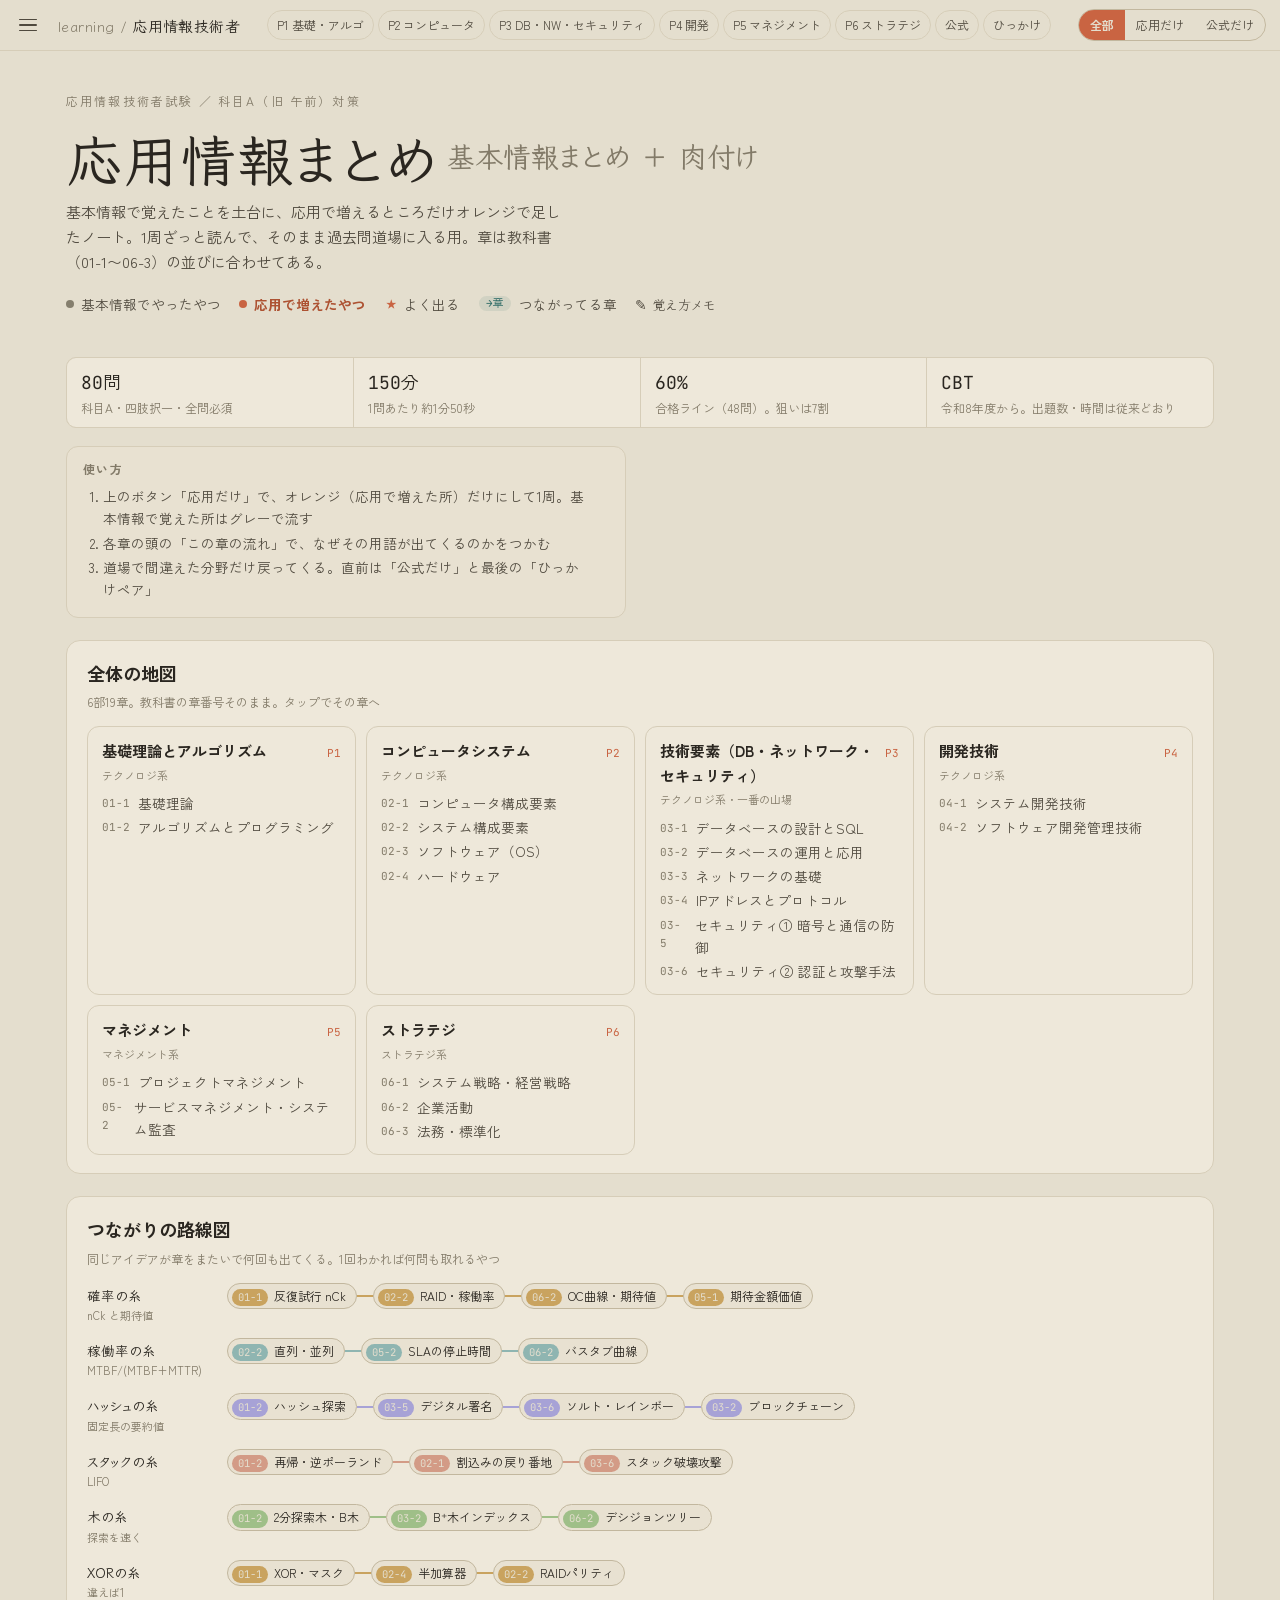
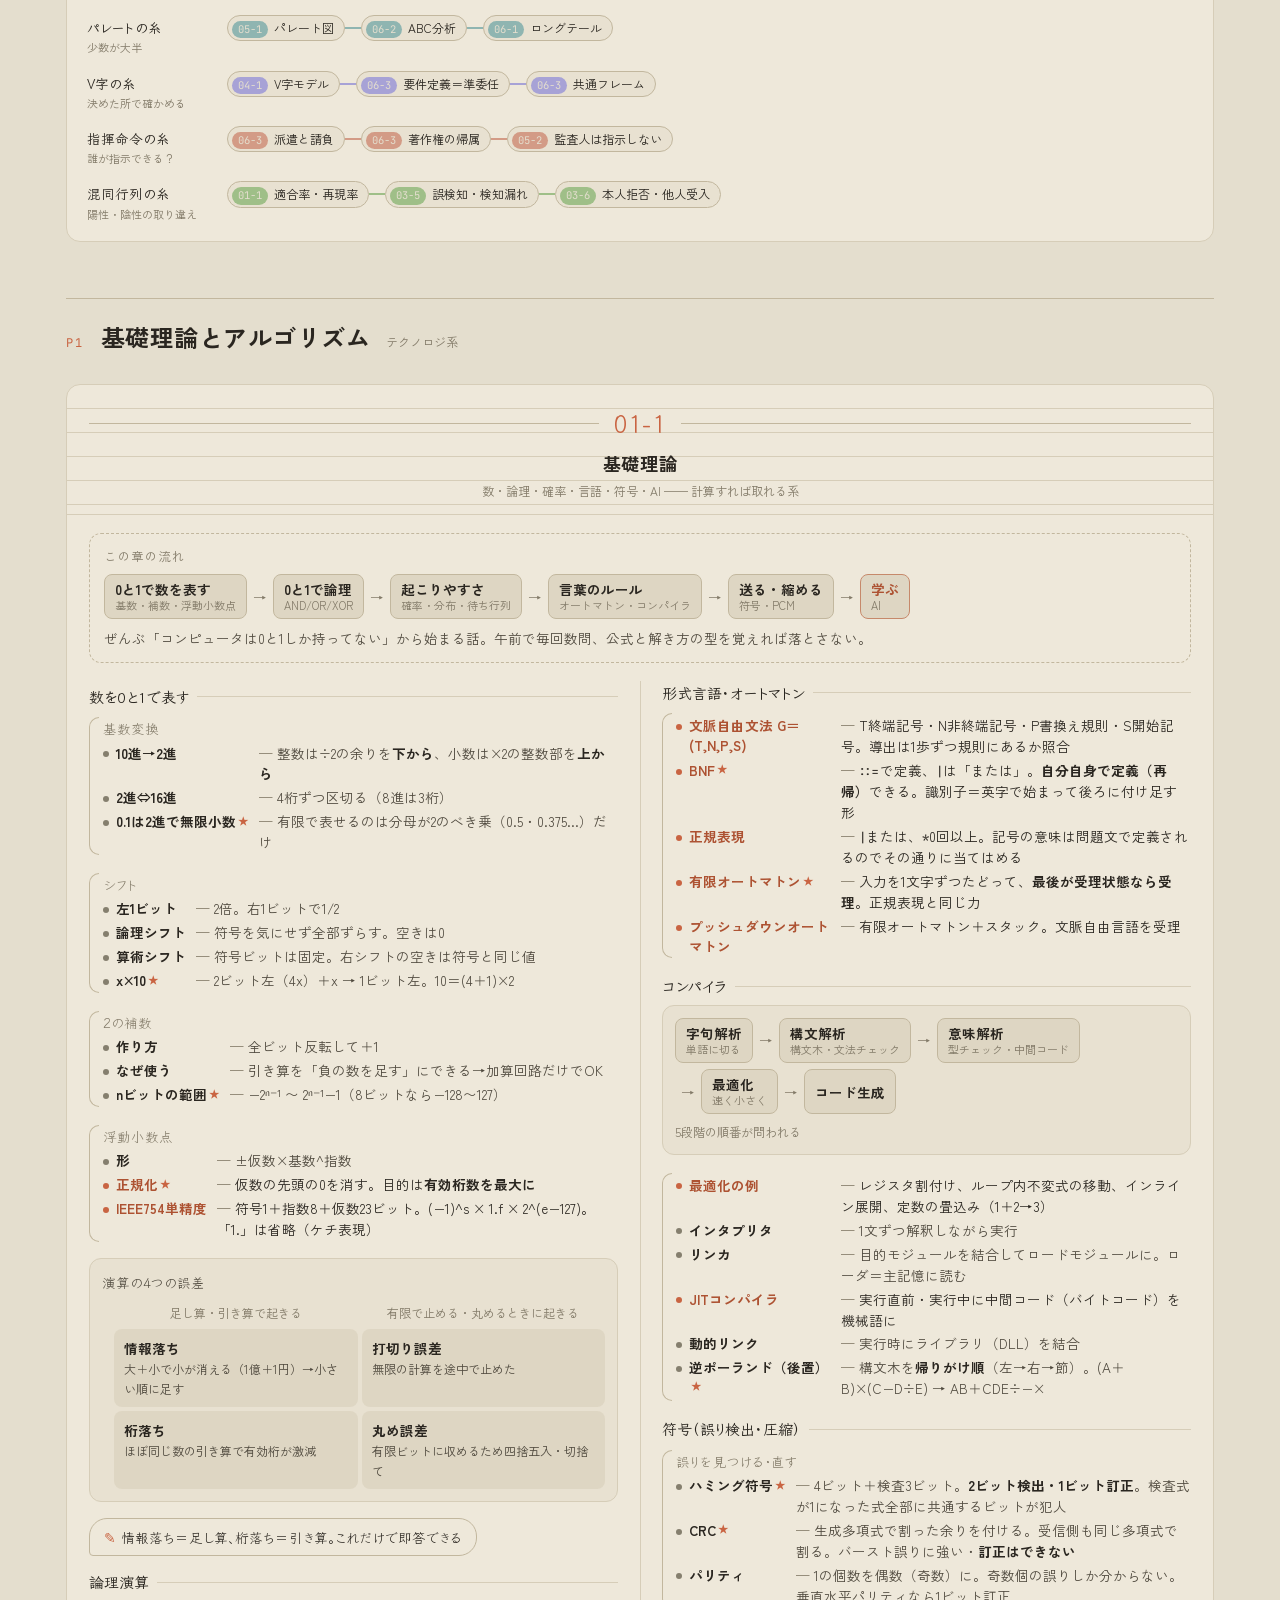
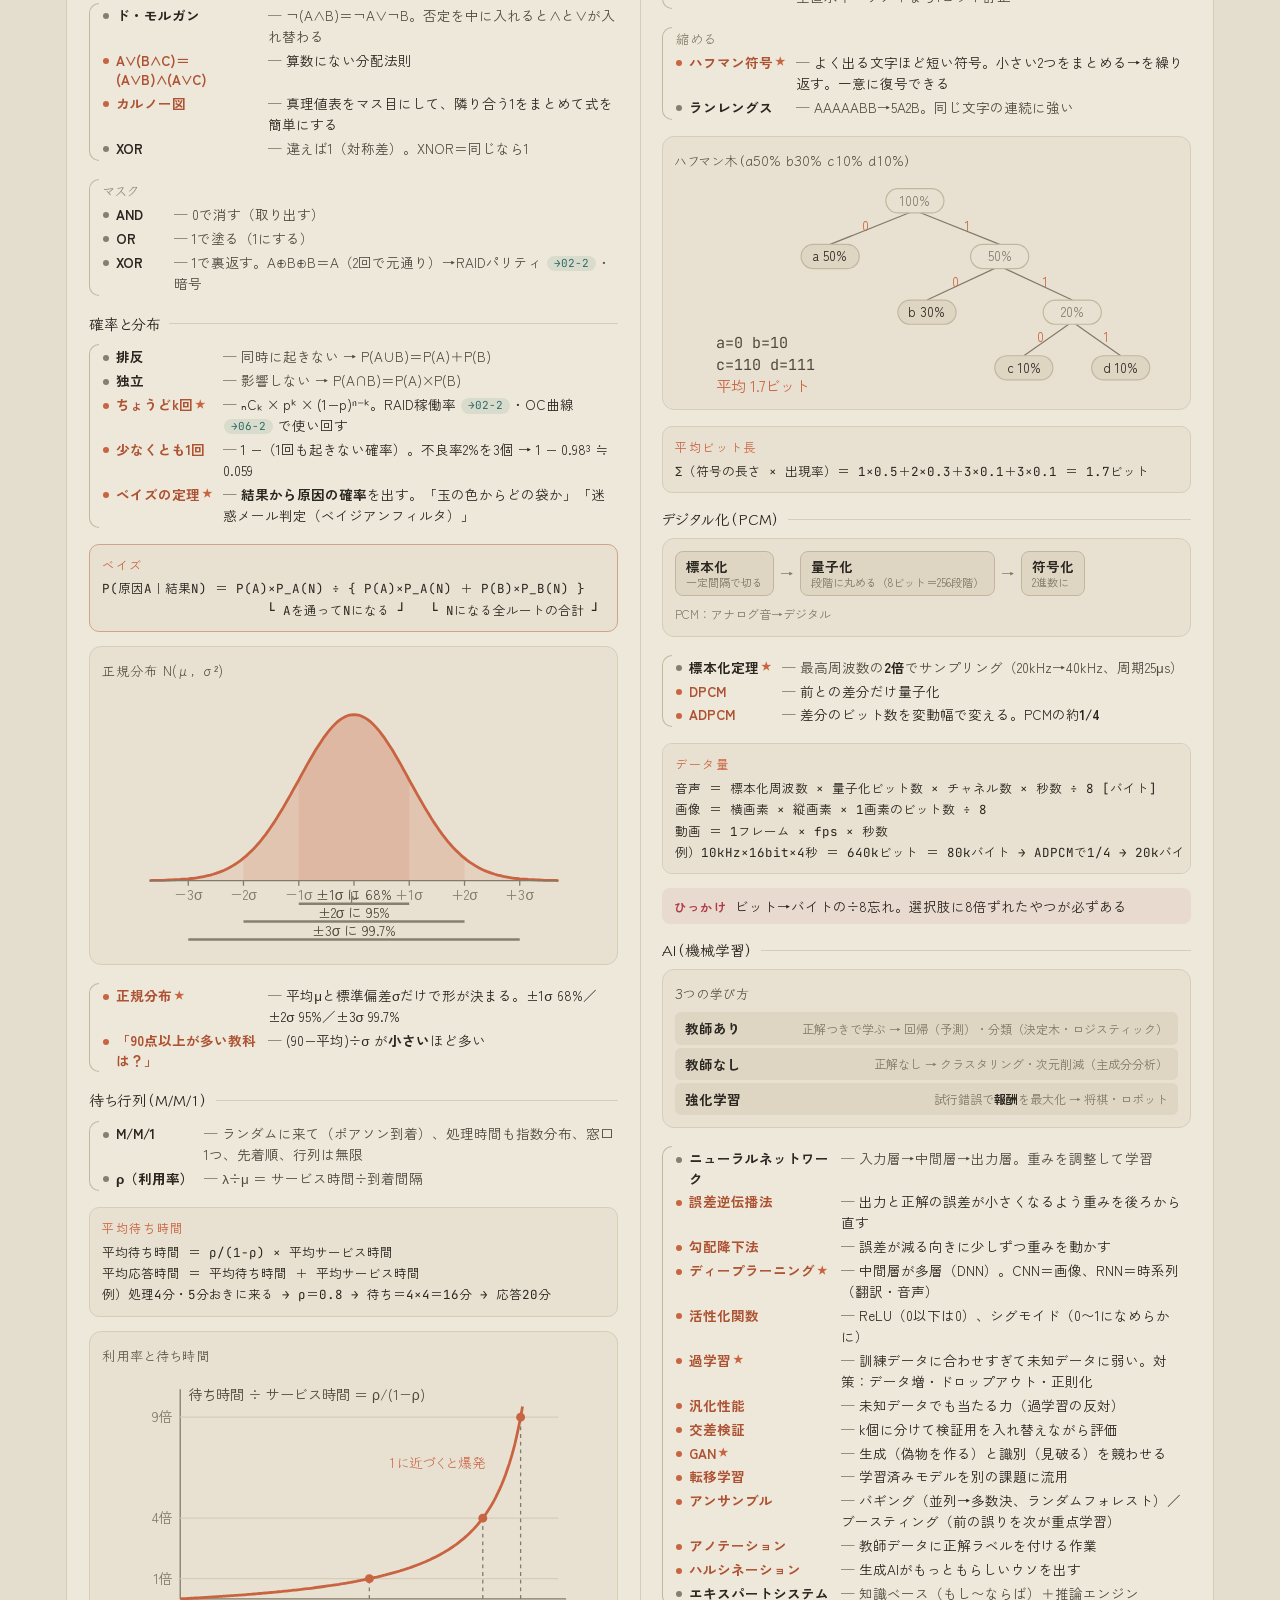
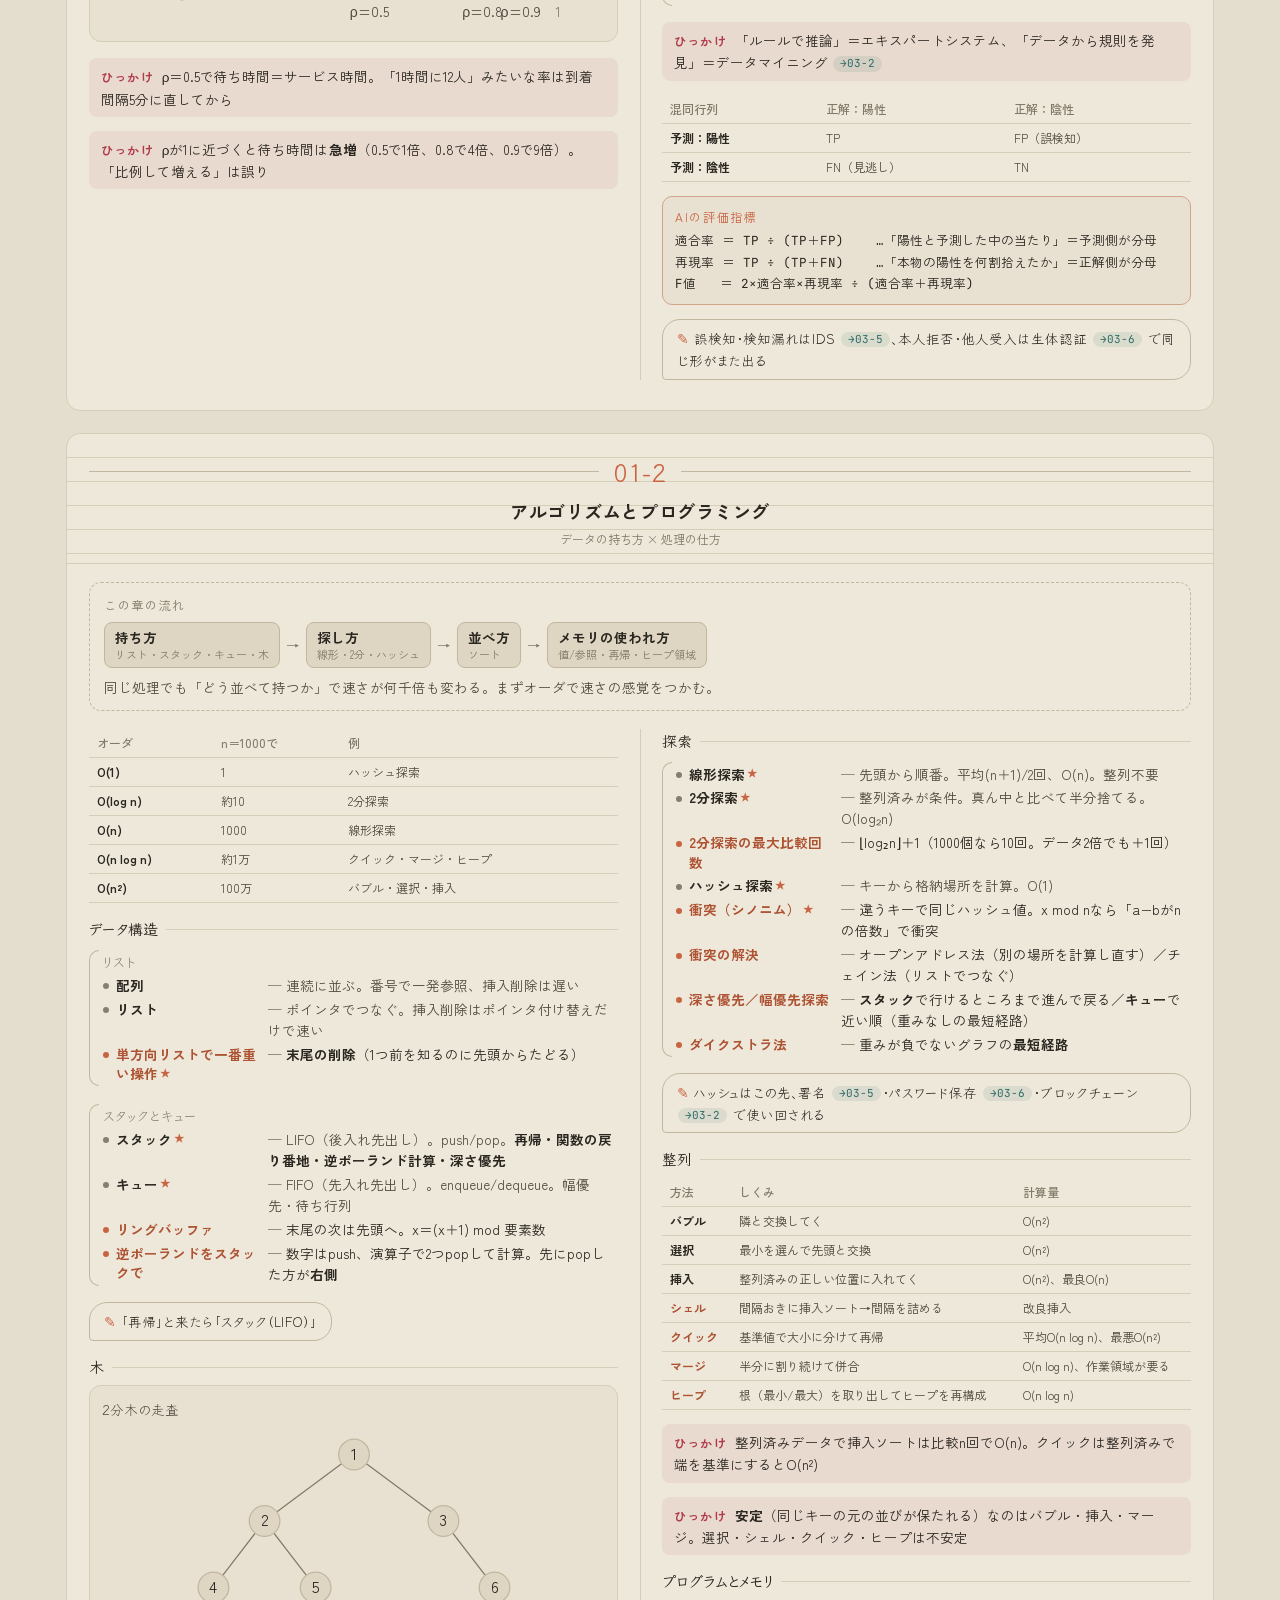
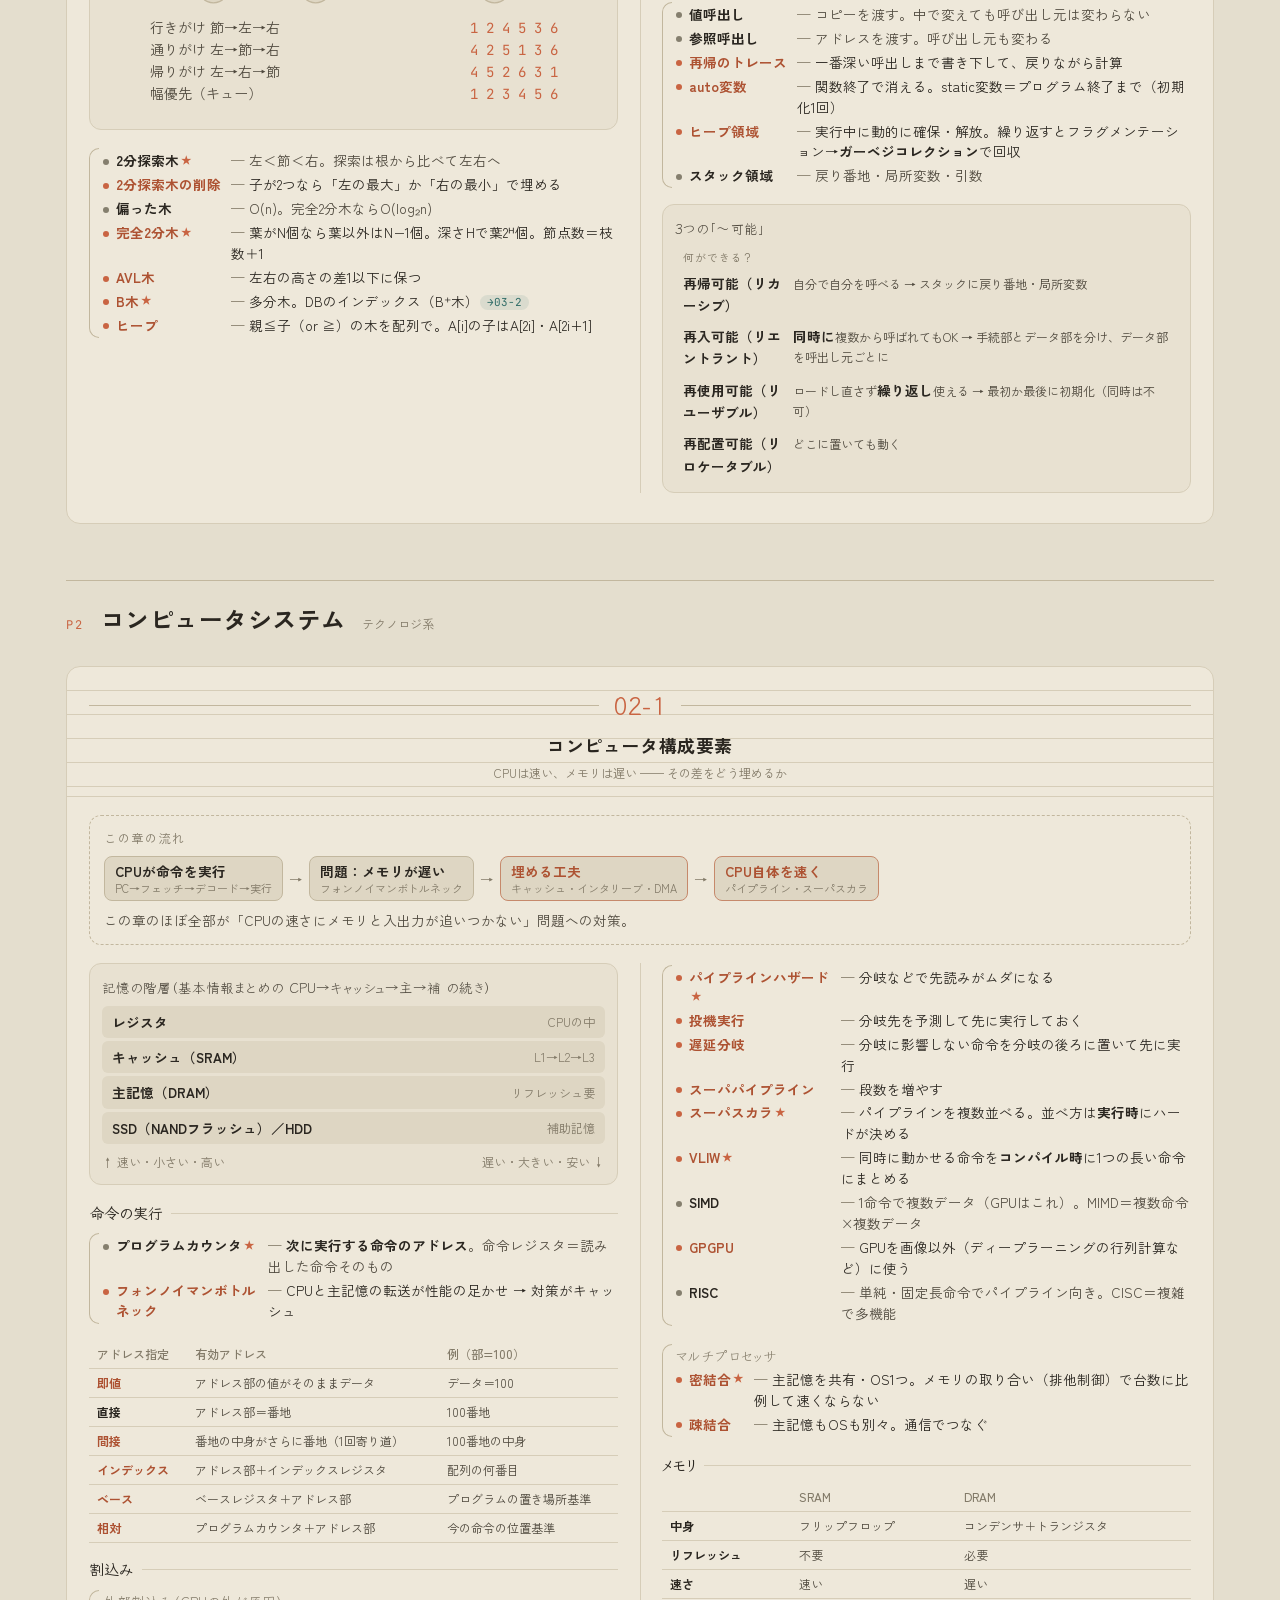
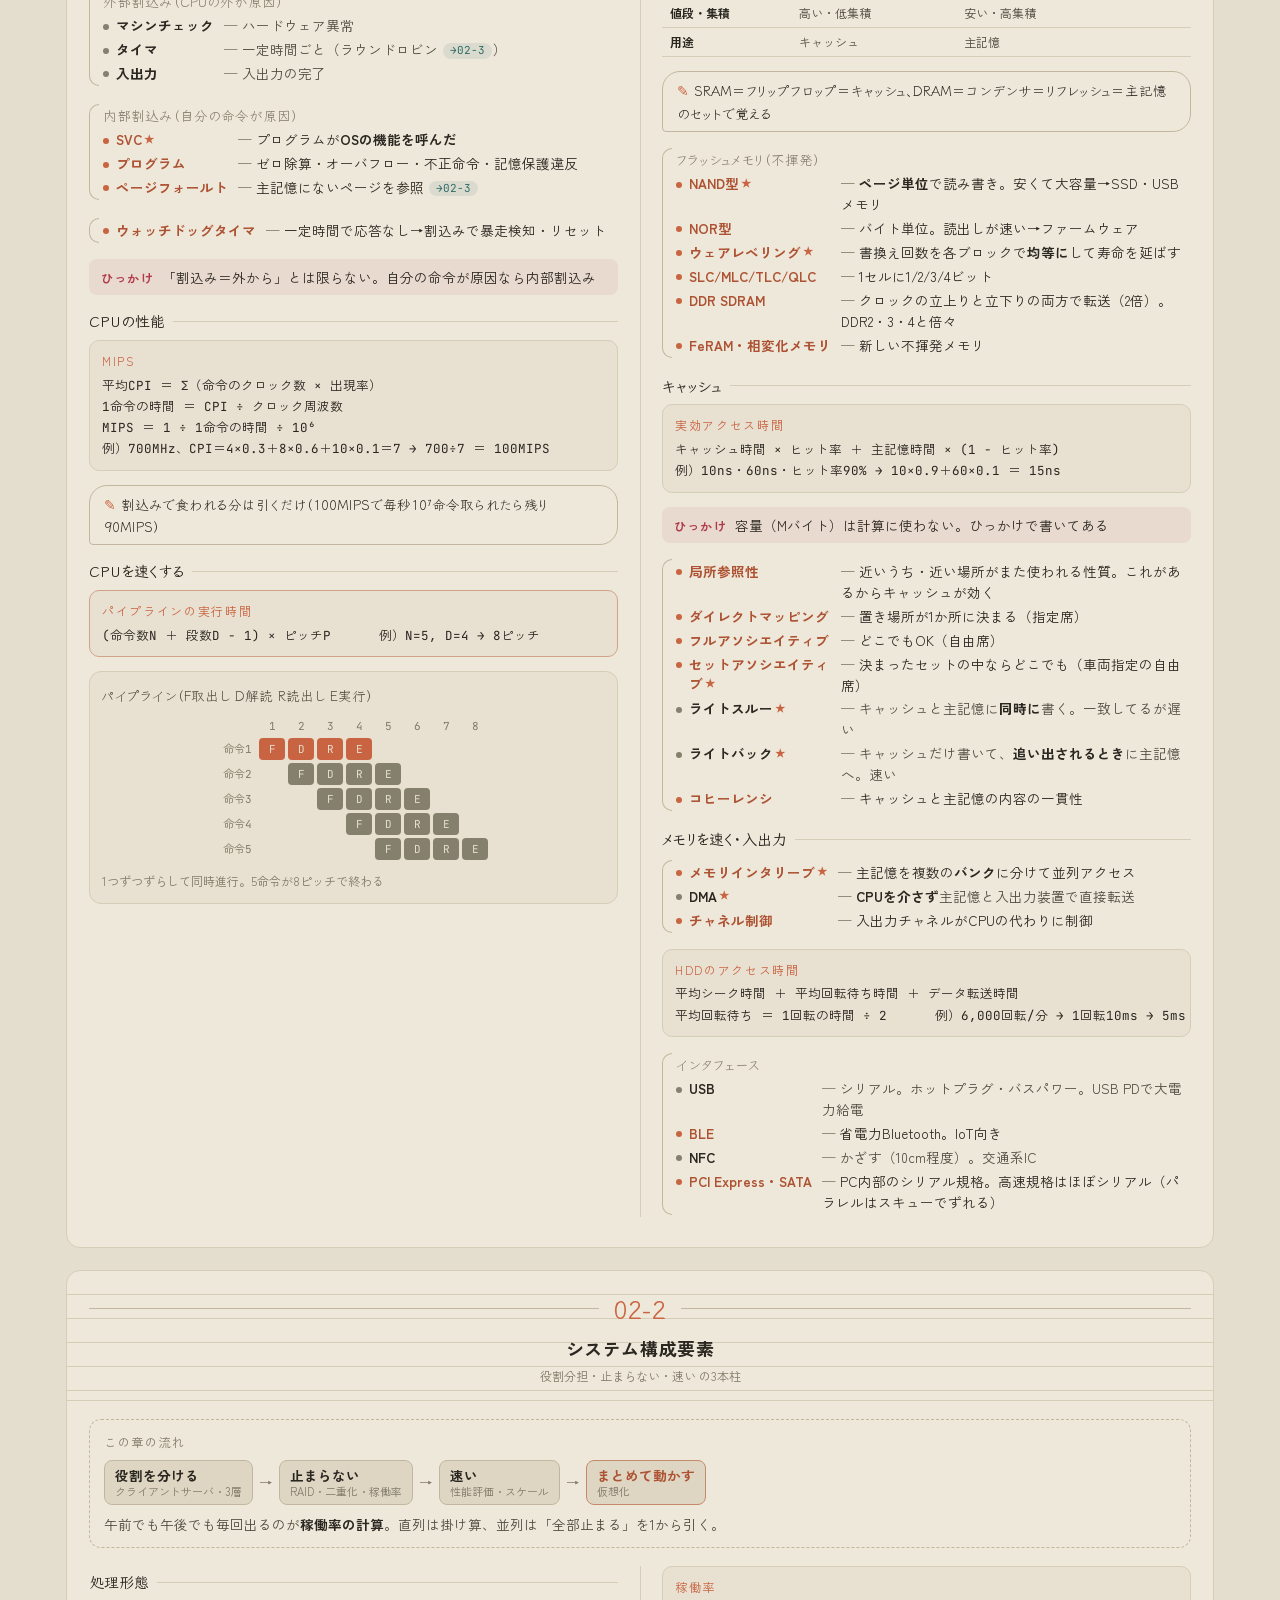
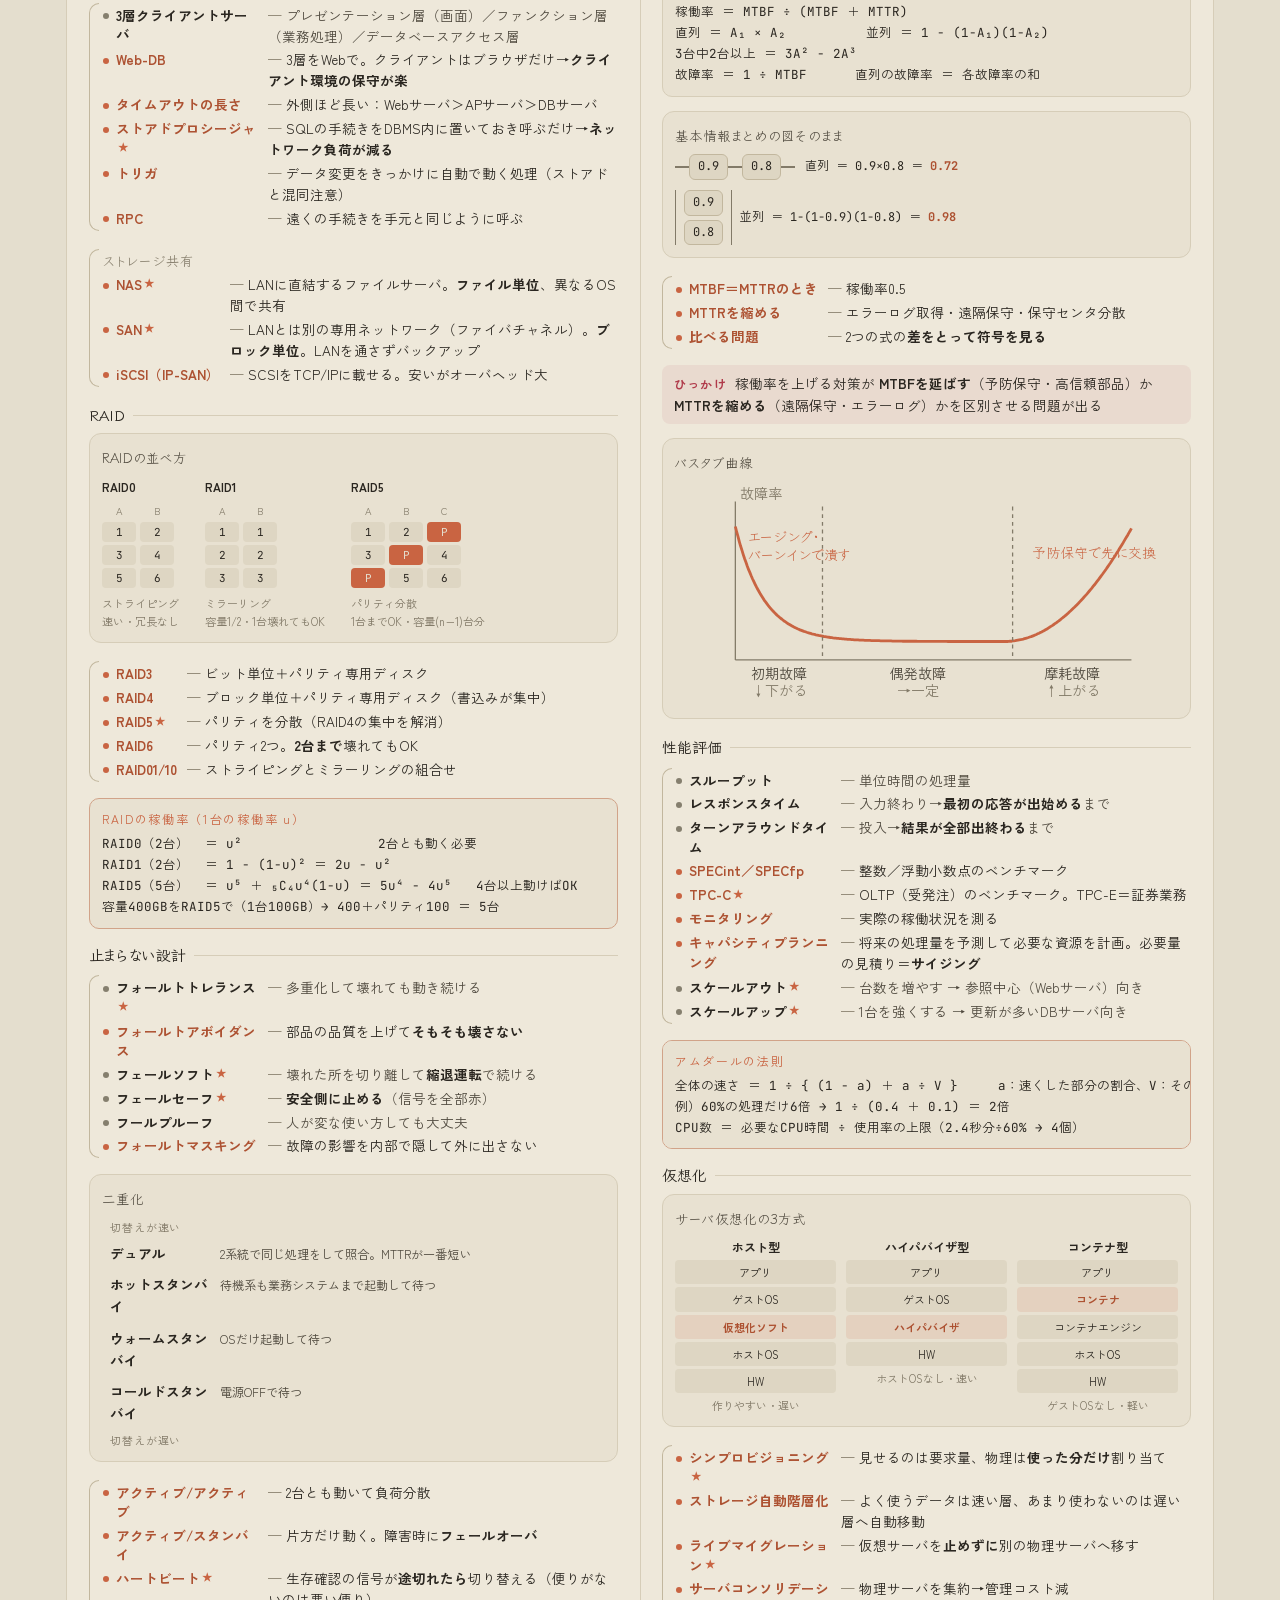
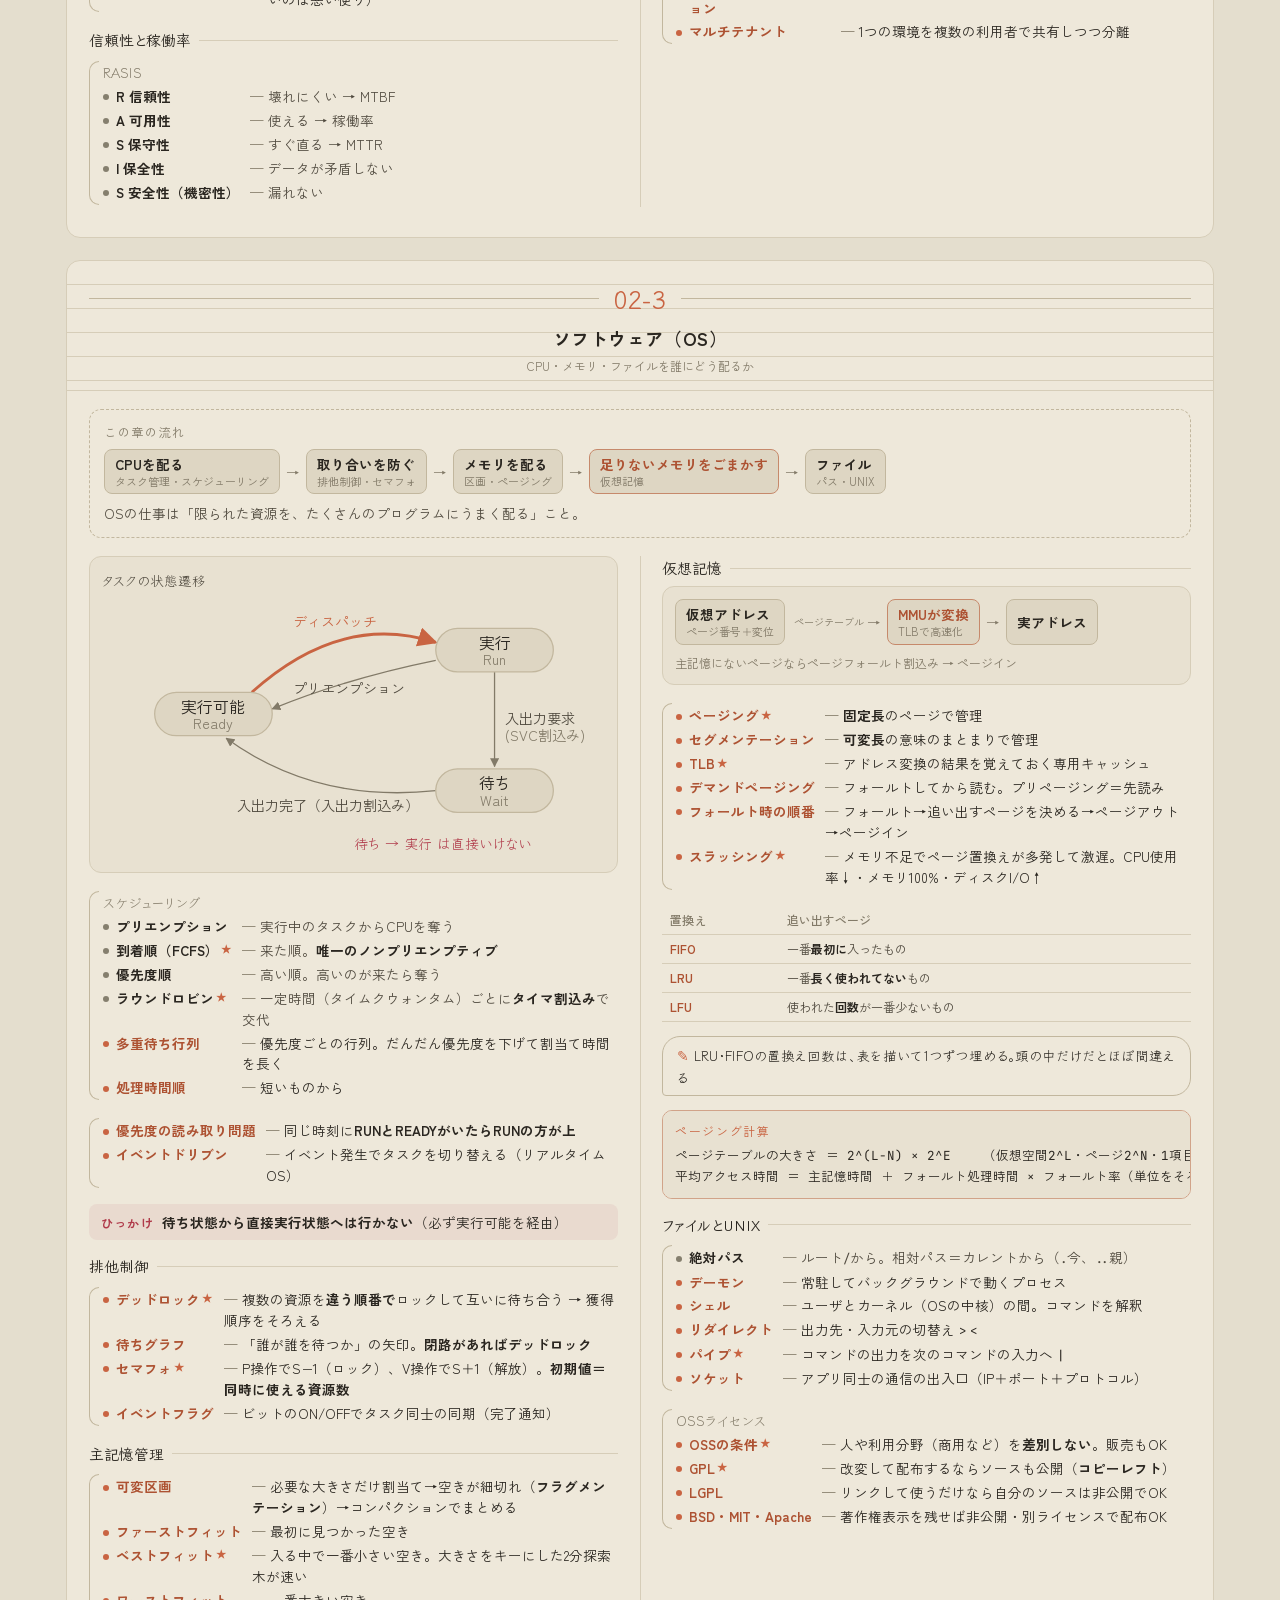
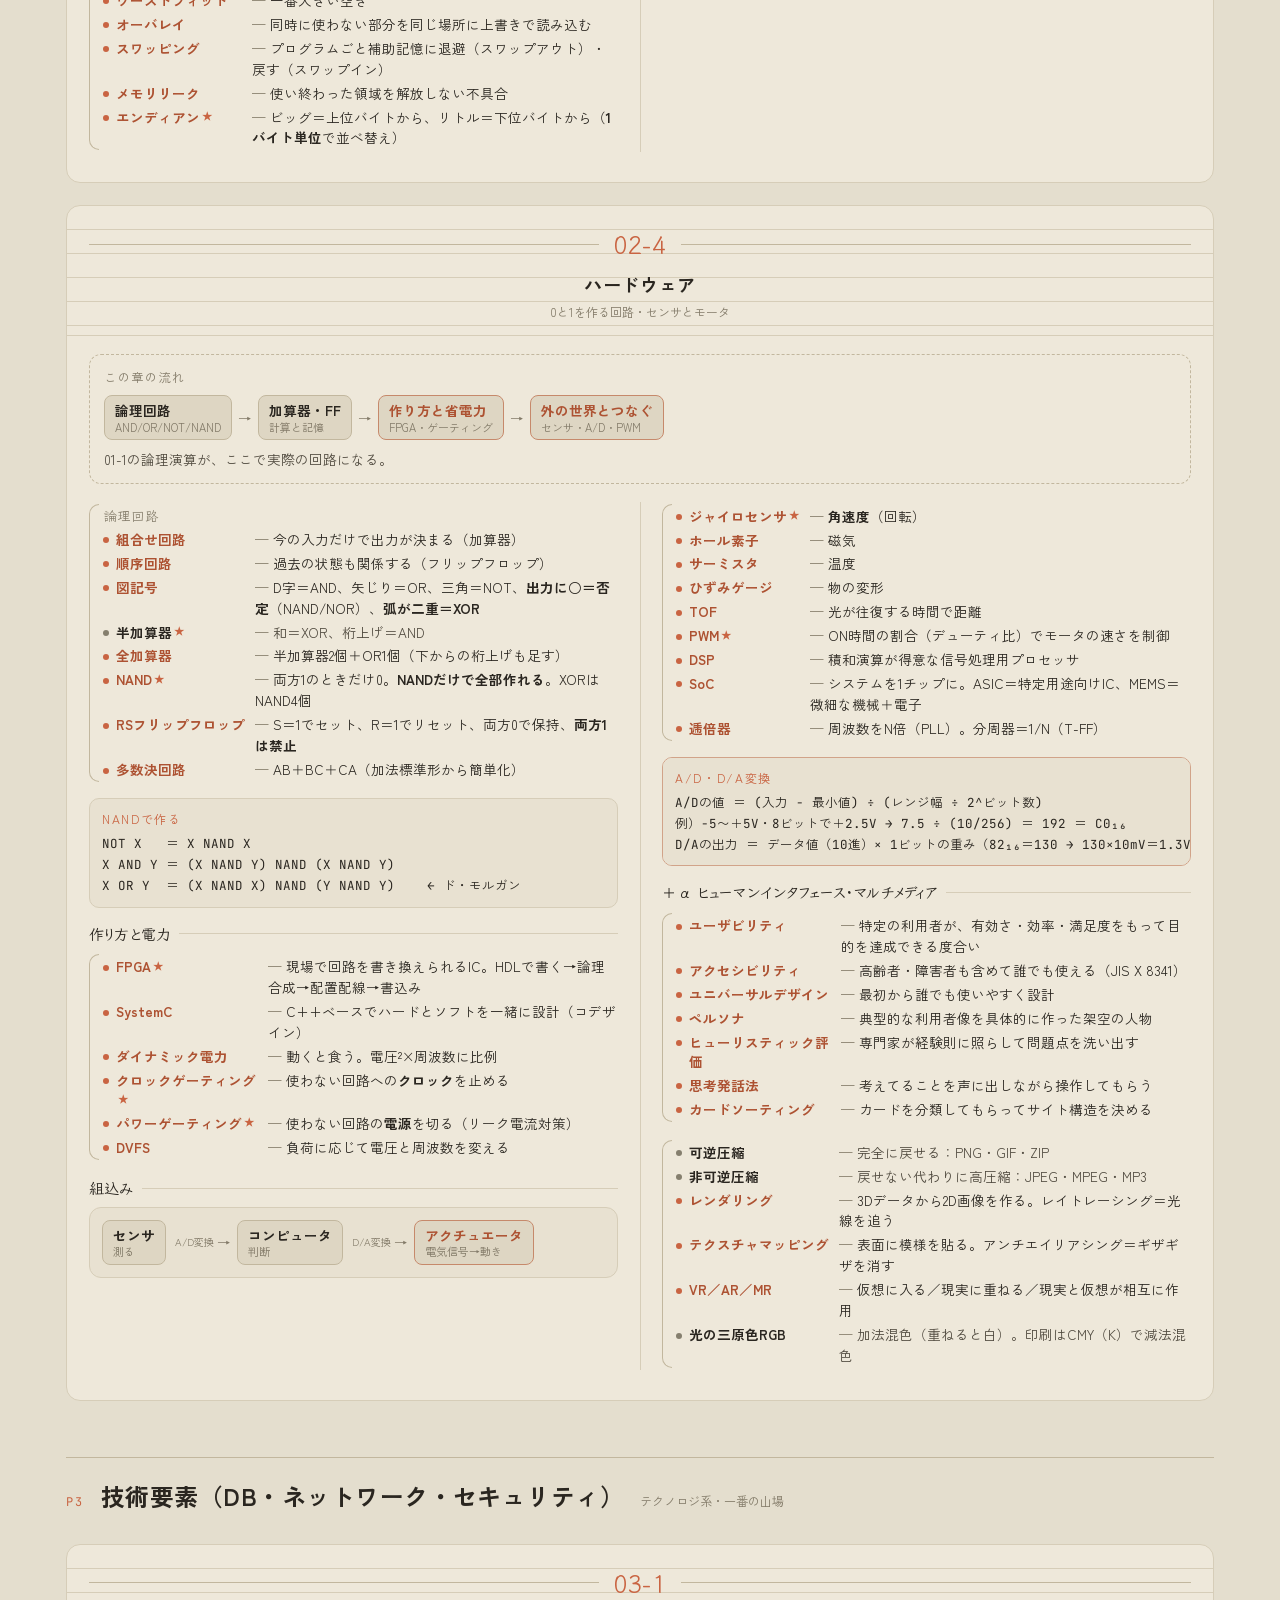
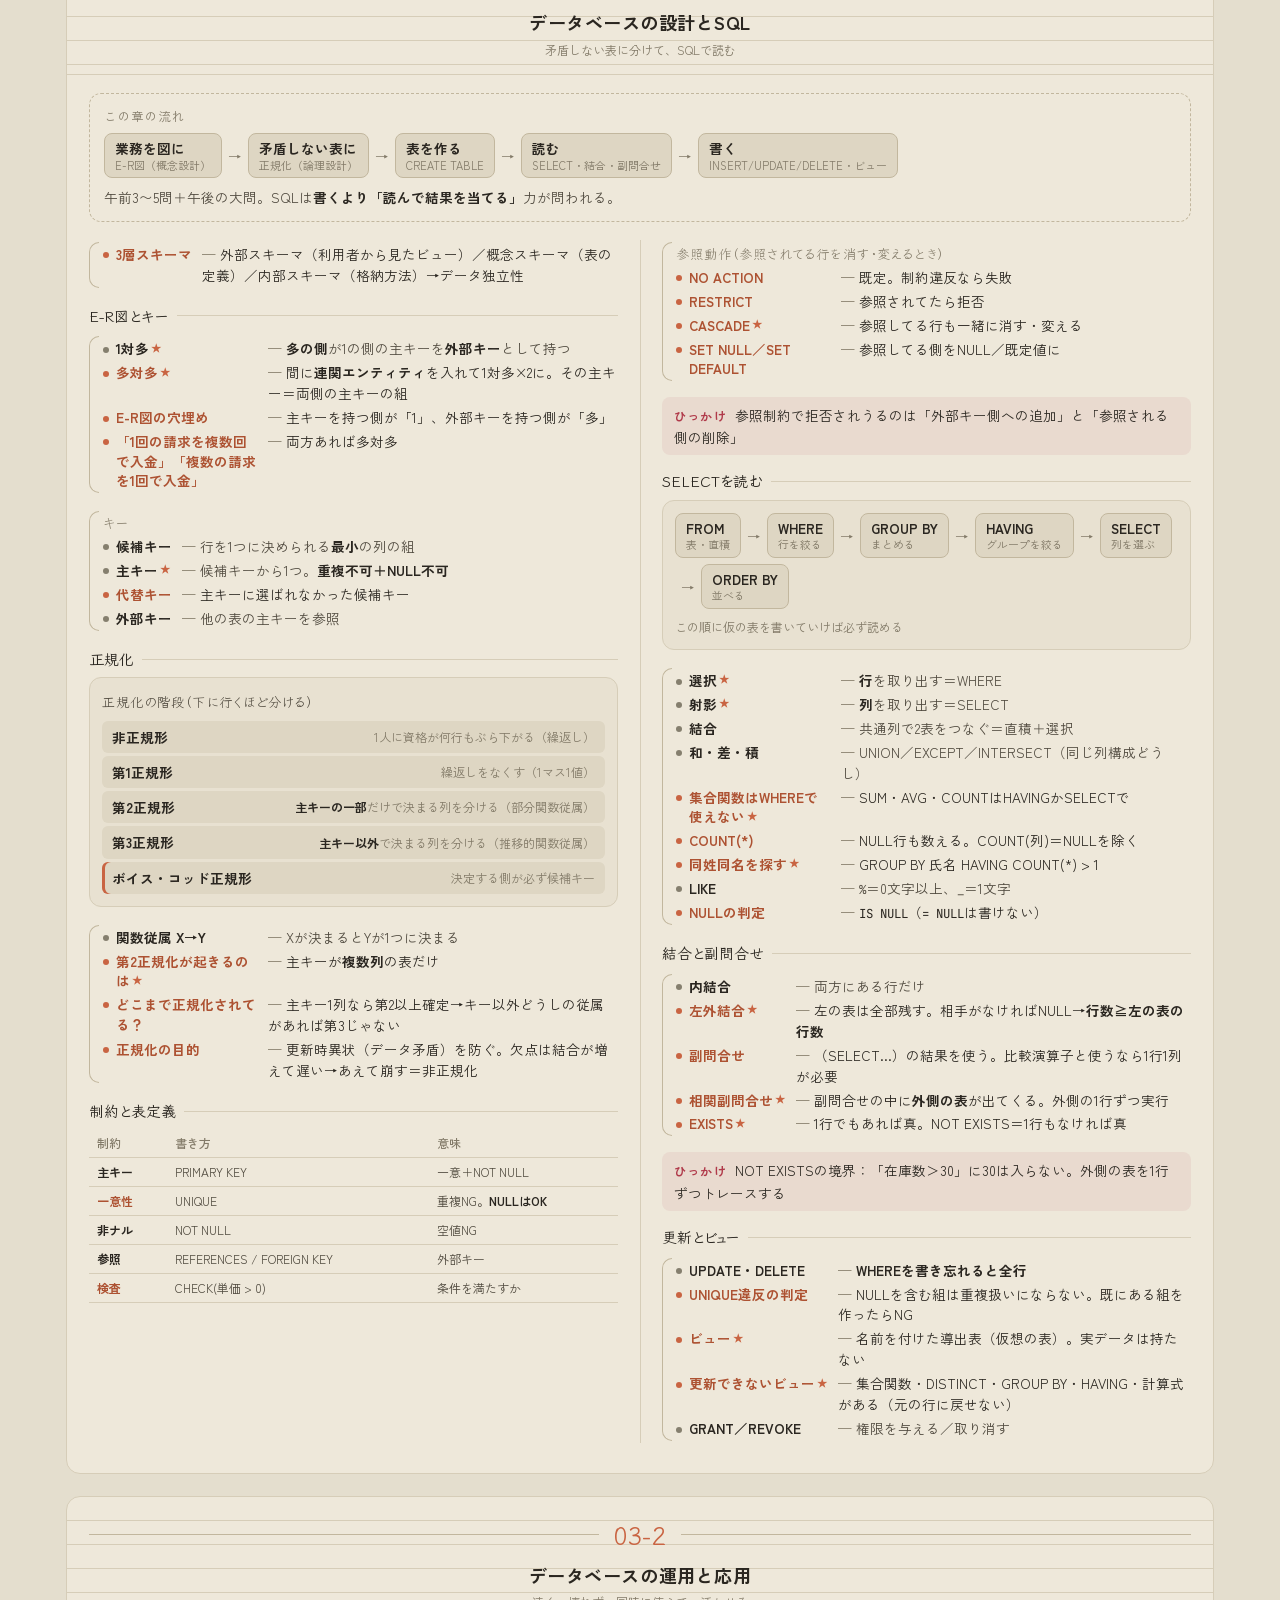
==== commit 82727404: "部品の改良：公式に数式、段落は1段、スマホの数式・ペア表の崩れを直す - 公式ボックスの中でも $数式$ と **太字** が使えるように - ふつうの文は長さに関係なく1段で読ませる（2段組に混ぜる" ====
--- a/docs/learning/応用情報技術者/index.html
+++ b/docs/learning/応用情報技術者/index.html
@@ -48,87 +48,87 @@
     <div class="filters" role="group" aria-label="表示の切替"><button type="button" data-mode="all" aria-pressed="true">全部</button><button type="button" data-mode="accent">応用だけ</button><button type="button" data-mode="fx">公式だけ</button></div>
   </div></header>
   <main class="wrap" id="top">
-<header class="cover"><div class="eyebrow">応用情報技術者試験 ／ 科目A（旧 午前）対策</div><h1>応用情報まとめ<span class="k">基本情報まとめ ＋ 肉付け</span></h1><p class="lead">基本情報で覚えたことを土台に、応用で増えるところだけ金色で足したノート。1周ざっと読んで、そのまま過去問道場に入る用。章は教科書（01-1〜06-3）の並びに合わせてある。</p><div class="legend"><span><i class="dot k"></i>基本情報でやったやつ</span><span class="o"><i class="dot o"></i>応用で増えたやつ</span><span><span class="star">★</span>よく出る</span><span><span class="xr">→章</span> つながってる章</span><span class="hand">✎ 覚え方メモ</span></div></header><div class="stats"><div><div class="n">80問</div><div class="l">科目A・四肢択一・全問必須</div></div><div><div class="n">150分</div><div class="l">1問あたり約1分50秒</div></div><div><div class="n">60%</div><div class="l">合格ライン（48問）。狙いは7割</div></div><div><div class="n">CBT</div><div class="l">令和8年度から。出題数・時間は従来どおり</div></div></div><div class="box goal"><div class="bh">使い方</div><ol class="ol"><li>上のボタン「応用だけ」で、金色（応用で増えた所）だけにして1周。基本情報で覚えた所はグレーで流す</li><li>各章の頭の「この章の流れ」で、なぜその用語が出てくるのかをつかむ</li><li>道場で間違えた分野だけ戻ってくる。直前は「公式だけ」と最後の「ひっかけペア」</li></ol></div>
+<header class="cover"><div class="eyebrow">応用情報技術者試験 ／ 科目A（旧 午前）対策</div><h1>応用情報まとめ<span class="k">基本情報まとめ ＋ 肉付け</span></h1><p class="lead">基本情報で覚えたことを土台に、応用で増えるところだけオレンジで足したノート。1周ざっと読んで、そのまま過去問道場に入る用。章は教科書（01-1〜06-3）の並びに合わせてある。</p><div class="legend"><span><i class="dot k"></i>基本情報でやったやつ</span><span class="o"><i class="dot o"></i>応用で増えたやつ</span><span><span class="star">★</span>よく出る</span><span><span class="xr">→章</span> つながってる章</span><span class="hand">✎ 覚え方メモ</span></div></header><div class="stats"><div><div class="n">80問</div><div class="l">科目A・四肢択一・全問必須</div></div><div><div class="n">150分</div><div class="l">1問あたり約1分50秒</div></div><div><div class="n">60%</div><div class="l">合格ライン（48問）。狙いは7割</div></div><div><div class="n">CBT</div><div class="l">令和8年度から。出題数・時間は従来どおり</div></div></div><div class="box goal"><div class="bh">使い方</div><ol class="ol"><li>上のボタン「応用だけ」で、オレンジ（応用で増えた所）だけにして1周。基本情報で覚えた所はグレーで流す</li><li>各章の頭の「この章の流れ」で、なぜその用語が出てくるのかをつかむ</li><li>道場で間違えた分野だけ戻ってくる。直前は「公式だけ」と最後の「ひっかけペア」</li></ol></div>
 <section class="board" id="map"><h3>全体の地図</h3><div class="bsub">6部19章。教科書の章番号そのまま。タップでその章へ</div><div class="bb">
 <div class="pgrid"><div class="pcard"><div class="h"><b>基礎理論とアルゴリズム</b><span>P1</span></div><div class="fld">テクノロジ系</div><ul><li><a href="#c-01-1"><i>01-1</i>基礎理論</a></li><li><a href="#c-01-2"><i>01-2</i>アルゴリズムとプログラミング</a></li></ul></div><div class="pcard"><div class="h"><b>コンピュータシステム</b><span>P2</span></div><div class="fld">テクノロジ系</div><ul><li><a href="#c-02-1"><i>02-1</i>コンピュータ構成要素</a></li><li><a href="#c-02-2"><i>02-2</i>システム構成要素</a></li><li><a href="#c-02-3"><i>02-3</i>ソフトウェア（OS）</a></li><li><a href="#c-02-4"><i>02-4</i>ハードウェア</a></li></ul></div><div class="pcard"><div class="h"><b>技術要素（DB・ネットワーク・セキュリティ）</b><span>P3</span></div><div class="fld">テクノロジ系・一番の山場</div><ul><li><a href="#c-03-1"><i>03-1</i>データベースの設計とSQL</a></li><li><a href="#c-03-2"><i>03-2</i>データベースの運用と応用</a></li><li><a href="#c-03-3"><i>03-3</i>ネットワークの基礎</a></li><li><a href="#c-03-4"><i>03-4</i>IPアドレスとプロトコル</a></li><li><a href="#c-03-5"><i>03-5</i>セキュリティ① 暗号と通信の防御</a></li><li><a href="#c-03-6"><i>03-6</i>セキュリティ② 認証と攻撃手法</a></li></ul></div><div class="pcard"><div class="h"><b>開発技術</b><span>P4</span></div><div class="fld">テクノロジ系</div><ul><li><a href="#c-04-1"><i>04-1</i>システム開発技術</a></li><li><a href="#c-04-2"><i>04-2</i>ソフトウェア開発管理技術</a></li></ul></div><div class="pcard"><div class="h"><b>マネジメント</b><span>P5</span></div><div class="fld">マネジメント系</div><ul><li><a href="#c-05-1"><i>05-1</i>プロジェクトマネジメント</a></li><li><a href="#c-05-2"><i>05-2</i>サービスマネジメント・システム監査</a></li></ul></div><div class="pcard"><div class="h"><b>ストラテジ</b><span>P6</span></div><div class="fld">ストラテジ系</div><ul><li><a href="#c-06-1"><i>06-1</i>システム戦略・経営戦略</a></li><li><a href="#c-06-2"><i>06-2</i>企業活動</a></li><li><a href="#c-06-3"><i>06-3</i>法務・標準化</a></li></ul></div></div></div></section>
 <section class="board" id="metro"><h3>つながりの路線図</h3><div class="bsub">同じアイデアが章をまたいで何回も出てくる。1回わかれば何問も取れるやつ</div><div class="bb">
 <div class="metro"><div class="mline r0"><div class="nm">確率の糸<small>nCk と期待値</small></div><div class="stations"><span class="st"><a href="#c-01-1"><i>01-1</i>反復試行 nCk</a></span><span class="st"><a href="#c-02-2"><i>02-2</i>RAID・稼働率</a></span><span class="st"><a href="#c-06-2"><i>06-2</i>OC曲線・期待値</a></span><span class="st"><a href="#c-05-1"><i>05-1</i>期待金額価値</a></span></div></div><div class="mline r1"><div class="nm">稼働率の糸<small>MTBF/(MTBF+MTTR)</small></div><div class="stations"><span class="st"><a href="#c-02-2"><i>02-2</i>直列・並列</a></span><span class="st"><a href="#c-05-2"><i>05-2</i>SLAの停止時間</a></span><span class="st"><a href="#c-06-2"><i>06-2</i>バスタブ曲線</a></span></div></div><div class="mline r2"><div class="nm">ハッシュの糸<small>固定長の要約値</small></div><div class="stations"><span class="st"><a href="#c-01-2"><i>01-2</i>ハッシュ探索</a></span><span class="st"><a href="#c-03-5"><i>03-5</i>デジタル署名</a></span><span class="st"><a href="#c-03-6"><i>03-6</i>ソルト・レインボー</a></span><span class="st"><a href="#c-03-2"><i>03-2</i>ブロックチェーン</a></span></div></div><div class="mline r3"><div class="nm">スタックの糸<small>LIFO</small></div><div class="stations"><span class="st"><a href="#c-01-2"><i>01-2</i>再帰・逆ポーランド</a></span><span class="st"><a href="#c-02-1"><i>02-1</i>割込みの戻り番地</a></span><span class="st"><a href="#c-03-6"><i>03-6</i>スタック破壊攻撃</a></span></div></div><div class="mline r4"><div class="nm">木の糸<small>探索を速く</small></div><div class="stations"><span class="st"><a href="#c-01-2"><i>01-2</i>2分探索木・B木</a></span><span class="st"><a href="#c-03-2"><i>03-2</i>B⁺木インデックス</a></span><span class="st"><a href="#c-06-2"><i>06-2</i>デシジョンツリー</a></span></div></div><div class="mline r0"><div class="nm">XORの糸<small>違えば1</small></div><div class="stations"><span class="st"><a href="#c-01-1"><i>01-1</i>XOR・マスク</a></span><span class="st"><a href="#c-02-4"><i>02-4</i>半加算器</a></span><span class="st"><a href="#c-02-2"><i>02-2</i>RAIDパリティ</a></span></div></div><div class="mline r1"><div class="nm">パレートの糸<small>少数が大半</small></div><div class="stations"><span class="st"><a href="#c-05-1"><i>05-1</i>パレート図</a></span><span class="st"><a href="#c-06-2"><i>06-2</i>ABC分析</a></span><span class="st"><a href="#c-06-1"><i>06-1</i>ロングテール</a></span></div></div><div class="mline r2"><div class="nm">V字の糸<small>決めた所で確かめる</small></div><div class="stations"><span class="st"><a href="#c-04-1"><i>04-1</i>V字モデル</a></span><span class="st"><a href="#c-06-3"><i>06-3</i>要件定義＝準委任</a></span><span class="st"><a href="#c-06-3"><i>06-3</i>共通フレーム</a></span></div></div><div class="mline r3"><div class="nm">指揮命令の糸<small>誰が指示できる？</small></div><div class="stations"><span class="st"><a href="#c-06-3"><i>06-3</i>派遣と請負</a></span><span class="st"><a href="#c-06-3"><i>06-3</i>著作権の帰属</a></span><span class="st"><a href="#c-05-2"><i>05-2</i>監査人は指示しない</a></span></div></div><div class="mline r4"><div class="nm">混同行列の糸<small>陽性・陰性の取り違え</small></div><div class="stations"><span class="st"><a href="#c-01-1"><i>01-1</i>適合率・再現率</a></span><span class="st"><a href="#c-03-5"><i>03-5</i>誤検知・検知漏れ</a></span><span class="st"><a href="#c-03-6"><i>03-6</i>本人拒否・他人受入</a></span></div></div></div></div></section>
 <div class="part" id="p1"><span class="pn">P1</span><h2>基礎理論とアルゴリズム</h2><span class="pf">テクノロジ系</span></div>
 <section class="sheet" id="c-01-1"><header class="sh-head"><div class="divider"><span class="no">01-1</span></div><h3>基礎理論</h3><div class="sub">数・論理・確率・言語・符号・AI ── 計算すれば取れる系</div></header><div class="sh-body">
-<div class="cmap"><div class="ml">この章の流れ</div><div class="flow"><span class="n">0と1で数を表す<small>基数・補数・浮動小数点</small></span><span class="seg"><span class="a">→</span><span class="n">0と1で論理<small>AND/OR/XOR</small></span></span><span class="seg"><span class="a">→</span><span class="n">起こりやすさ<small>確率・分布・待ち行列</small></span></span><span class="seg"><span class="a">→</span><span class="n">言葉のルール<small>オートマトン・コンパイラ</small></span></span><span class="seg"><span class="a">→</span><span class="n">送る・縮める<small>符号・PCM</small></span></span><span class="seg"><span class="a">→</span><span class="n o">学ぶ<small>AI</small></span></span></div><div class="gist">ぜんぶ「コンピュータは0と1しか持ってない」から始まる話。午前で毎回数問、公式と解き方の型を覚えれば落とさない。</div></div><div class="cols"><div class="sec">数を0と1で表す</div><div class="grp"><div class="gl">基数変換</div><div class="items"><span class="t k">10進→2進</span><span class="d k">整数は÷2の余りを<b>下から</b>、小数は×2の整数部を<b>上から</b></span><span class="t k">2進⇔16進</span><span class="d k">4桁ずつ区切る（8進は3桁）</span><span class="t k">0.1は2進で無限小数<span class="star">★</span></span><span class="d k">有限で表せるのは分母が2のべき乗（0.5・0.375…）だけ</span></div></div><div class="grp"><div class="gl">シフト</div><div class="items"><span class="t k">左1ビット</span><span class="d k">2倍。右1ビットで1/2</span><span class="t k">論理シフト</span><span class="d k">符号を気にせず全部ずらす。空きは0</span><span class="t k">算術シフト</span><span class="d k">符号ビットは固定。右シフトの空きは符号と同じ値</span><span class="t k">x×10<span class="star">★</span></span><span class="d k">2ビット左（4x）＋x → 1ビット左。10＝(4＋1)×2</span></div></div><div class="grp"><div class="gl">2の補数</div><div class="items"><span class="t k">作り方</span><span class="d k">全ビット反転して＋1</span><span class="t k">なぜ使う</span><span class="d k">引き算を「負の数を足す」にできる→加算回路だけでOK</span><span class="t k">nビットの範囲<span class="star">★</span></span><span class="d k">−2ⁿ⁻¹ 〜 2ⁿ⁻¹−1（8ビットなら−128〜127）</span></div></div><div class="grp"><div class="gl">浮動小数点</div><div class="items"><span class="t k">形</span><span class="d k">±仮数×基数^指数</span><span class="t o">正規化<span class="star">★</span></span><span class="d o">仮数の先頭の0を消す。目的は<b>有効桁数を最大に</b></span><span class="t o">IEEE754単精度</span><span class="d o">符号1＋指数8＋仮数23ビット。(−1)^s × 1.f × 2^(e−127)。「1.」は省略（ケチ表現）</span></div></div><div class="fig "><div class="ttl">演算の4つの誤差</div><div class="mx"><div></div><div class="ax">足し算・引き算で起きる</div><div class="ax">有限で止める・丸めるときに起きる</div><div class="ax v"></div><div class="c"><b>情報落ち</b><span>大＋小で小が消える（1億＋1円）→小さい順に足す</span></div><div class="c"><b>打切り誤差</b><span>無限の計算を途中で止めた</span></div><div class="ax v"></div><div class="c"><b>桁落ち</b><span>ほぼ同じ数の引き算で有効桁が激減</span></div><div class="c"><b>丸め誤差</b><span>有限ビットに収めるため四捨五入・切捨て</span></div></div></div><div class="hook">情報落ち＝足し算、桁落ち＝引き算。これだけで即答できる</div><div class="sec">論理演算</div><div class="grp"><div class="items"><span class="t k">ド・モルガン</span><span class="d k">¬(A∧B)＝¬A∨¬B。否定を中に入れると∧と∨が入れ替わる</span><span class="t o">A∨(B∧C)＝(A∨B)∧(A∨C)</span><span class="d o">算数にない分配法則</span><span class="t o">カルノー図</span><span class="d o">真理値表をマス目にして、隣り合う1をまとめて式を簡単にする</span><span class="t k">XOR</span><span class="d k">違えば1（対称差）。XNOR＝同じなら1</span></div></div><div class="grp"><div class="gl">マスク</div><div class="items"><span class="t k">AND</span><span class="d k">0で消す（取り出す）</span><span class="t k">OR</span><span class="d k">1で塗る（1にする）</span><span class="t k">XOR</span><span class="d k">1で裏返す。A⊕B⊕B＝A（2回で元通り）→RAIDパリティ <a class="xr" href="#c-02-2">→02-2</a>・暗号</span></div></div><div class="sec">確率と分布</div><div class="grp"><div class="items"><span class="t k">排反</span><span class="d k">同時に起きない → P(A∪B)＝P(A)＋P(B)</span><span class="t k">独立</span><span class="d k">影響しない → P(A∩B)＝P(A)×P(B)</span><span class="t o">ちょうどk回<span class="star">★</span></span><span class="d o">ₙCₖ × pᵏ × (1−p)ⁿ⁻ᵏ。RAID稼働率 <a class="xr" href="#c-02-2">→02-2</a>・OC曲線 <a class="xr" href="#c-06-2">→06-2</a> で使い回す</span><span class="t o">少なくとも1回</span><span class="d o">1 −（1回も起きない確率）。不良率2%を3個 → 1 − 0.98³ ≒ 0.059</span><span class="t o">ベイズの定理<span class="star">★</span></span><span class="d o"><b>結果から原因の確率</b>を出す。「玉の色からどの袋か」「迷惑メール判定（ベイジアンフィルタ）」</span></div></div><div class="fx o"><div class="fl">ベイズ</div><pre>P(原因A｜結果N) ＝ P(A)×P_A(N) ÷ { P(A)×P_A(N) ＋ P(B)×P_B(N) }
-                   　└ Aを通ってNになる ┘   └ Nになる全ルートの合計 ┘</pre></div><div class="fig "><div class="ttl">正規分布 N(μ, σ²)</div><svg viewBox="0 0 360 206" role="img" aria-label="正規分布 68 95 99.7" xmlns="http://www.w3.org/2000/svg"><path d="M50.3,148.6 L52.4,148.3 L54.6,148.1 L56.8,147.8 L58.9,147.4 L61.1,147.0 L63.2,146.6 L65.4,146.1 L67.6,145.6 L69.7,145.0 L71.9,144.3 L74.1,143.5 L76.2,142.7 L78.4,141.8 L80.5,140.8 L82.7,139.7 L84.9,138.4 L87.0,137.1 L89.2,135.7 L91.4,134.1 L93.5,132.4 L95.7,130.6 L97.8,128.6 L100.0,126.5 L102.2,124.3 L104.3,121.9 L106.5,119.4 L108.6,116.7 L110.8,113.9 L113.0,110.9 L115.1,107.8 L117.3,104.6 L119.5,101.2 L121.6,97.7 L123.8,94.2 L125.9,90.5 L128.1,86.7 L130.3,82.9 L132.4,79.0 L134.6,75.1 L136.8,71.2 L138.9,67.2 L141.1,63.3 L143.2,59.4 L145.4,55.6 L147.6,51.9 L149.7,48.2 L151.9,44.8 L154.1,41.4 L156.2,38.2 L158.4,35.3 L160.5,32.5 L162.7,30.0 L164.9,27.7 L167.0,25.7 L169.2,24.0 L171.4,22.6 L173.5,21.5 L175.7,20.6 L177.8,20.2 L180.0,20.0 L182.2,20.2 L184.3,20.6 L186.5,21.5 L188.6,22.6 L190.8,24.0 L193.0,25.7 L195.1,27.7 L197.3,30.0 L199.5,32.5 L201.6,35.3 L203.8,38.2 L205.9,41.4 L208.1,44.8 L210.3,48.2 L212.4,51.9 L214.6,55.6 L216.8,59.4 L218.9,63.3 L221.1,67.2 L223.2,71.2 L225.4,75.1 L227.6,79.0 L229.7,82.9 L231.9,86.7 L234.1,90.5 L236.2,94.2 L238.4,97.7 L240.5,101.2 L242.7,104.6 L244.9,107.8 L247.0,110.9 L249.2,113.9 L251.4,116.7 L253.5,119.4 L255.7,121.9 L257.8,124.3 L260.0,126.5 L262.2,128.6 L264.3,130.6 L266.5,132.4 L268.6,134.1 L270.8,135.7 L273.0,137.1 L275.1,138.4 L277.3,139.7 L279.5,140.8 L281.6,141.8 L283.8,142.7 L285.9,143.5 L288.1,144.3 L290.3,145.0 L292.4,145.6 L294.6,146.1 L296.8,146.6 L298.9,147.0 L301.1,147.4 L303.2,147.8 L305.4,148.1 L307.6,148.3 L309.7,148.6 L309.7,150 L50.3,150 Z" class="f-oubg" /><path d="M93.5,132.4 L95.7,130.6 L97.8,128.6 L100.0,126.5 L102.2,124.3 L104.3,121.9 L106.5,119.4 L108.6,116.7 L110.8,113.9 L113.0,110.9 L115.1,107.8 L117.3,104.6 L119.5,101.2 L121.6,97.7 L123.8,94.2 L125.9,90.5 L128.1,86.7 L130.3,82.9 L132.4,79.0 L134.6,75.1 L136.8,71.2 L138.9,67.2 L141.1,63.3 L143.2,59.4 L145.4,55.6 L147.6,51.9 L149.7,48.2 L151.9,44.8 L154.1,41.4 L156.2,38.2 L158.4,35.3 L160.5,32.5 L162.7,30.0 L164.9,27.7 L167.0,25.7 L169.2,24.0 L171.4,22.6 L173.5,21.5 L175.7,20.6 L177.8,20.2 L180.0,20.0 L182.2,20.2 L184.3,20.6 L186.5,21.5 L188.6,22.6 L190.8,24.0 L193.0,25.7 L195.1,27.7 L197.3,30.0 L199.5,32.5 L201.6,35.3 L203.8,38.2 L205.9,41.4 L208.1,44.8 L210.3,48.2 L212.4,51.9 L214.6,55.6 L216.8,59.4 L218.9,63.3 L221.1,67.2 L223.2,71.2 L225.4,75.1 L227.6,79.0 L229.7,82.9 L231.9,86.7 L234.1,90.5 L236.2,94.2 L238.4,97.7 L240.5,101.2 L242.7,104.6 L244.9,107.8 L247.0,110.9 L249.2,113.9 L251.4,116.7 L253.5,119.4 L255.7,121.9 L257.8,124.3 L260.0,126.5 L262.2,128.6 L264.3,130.6 L266.5,132.4 L266.5,150 L93.5,150 Z" class="f-oubg" /><path d="M136.8,71.2 L138.9,67.2 L141.1,63.3 L143.2,59.4 L145.4,55.6 L147.6,51.9 L149.7,48.2 L151.9,44.8 L154.1,41.4 L156.2,38.2 L158.4,35.3 L160.5,32.5 L162.7,30.0 L164.9,27.7 L167.0,25.7 L169.2,24.0 L171.4,22.6 L173.5,21.5 L175.7,20.6 L177.8,20.2 L180.0,20.0 L182.2,20.2 L184.3,20.6 L186.5,21.5 L188.6,22.6 L190.8,24.0 L193.0,25.7 L195.1,27.7 L197.3,30.0 L199.5,32.5 L201.6,35.3 L203.8,38.2 L205.9,41.4 L208.1,44.8 L210.3,48.2 L212.4,51.9 L214.6,55.6 L216.8,59.4 L218.9,63.3 L221.1,67.2 L223.2,71.2 L223.2,150 L136.8,150 Z" class="f-oubg" /><path d="M20.0,149.9 L22.2,149.8 L24.3,149.8 L26.5,149.8 L28.6,149.7 L30.8,149.7 L33.0,149.6 L35.1,149.5 L37.3,149.4 L39.5,149.3 L41.6,149.2 L43.8,149.1 L45.9,148.9 L48.1,148.8 L50.3,148.6 L52.4,148.3 L54.6,148.1 L56.8,147.8 L58.9,147.4 L61.1,147.0 L63.2,146.6 L65.4,146.1 L67.6,145.6 L69.7,145.0 L71.9,144.3 L74.1,143.5 L76.2,142.7 L78.4,141.8 L80.5,140.8 L82.7,139.7 L84.9,138.4 L87.0,137.1 L89.2,135.7 L91.4,134.1 L93.5,132.4 L95.7,130.6 L97.8,128.6 L100.0,126.5 L102.2,124.3 L104.3,121.9 L106.5,119.4 L108.6,116.7 L110.8,113.9 L113.0,110.9 L115.1,107.8 L117.3,104.6 L119.5,101.2 L121.6,97.7 L123.8,94.2 L125.9,90.5 L128.1,86.7 L130.3,82.9 L132.4,79.0 L134.6,75.1 L136.8,71.2 L138.9,67.2 L141.1,63.3 L143.2,59.4 L145.4,55.6 L147.6,51.9 L149.7,48.2 L151.9,44.8 L154.1,41.4 L156.2,38.2 L158.4,35.3 L160.5,32.5 L162.7,30.0 L164.9,27.7 L167.0,25.7 L169.2,24.0 L171.4,22.6 L173.5,21.5 L175.7,20.6 L177.8,20.2 L180.0,20.0 L182.2,20.2 L184.3,20.6 L186.5,21.5 L188.6,22.6 L190.8,24.0 L193.0,25.7 L195.1,27.7 L197.3,30.0 L199.5,32.5 L201.6,35.3 L203.8,38.2 L205.9,41.4 L208.1,44.8 L210.3,48.2 L212.4,51.9 L214.6,55.6 L216.8,59.4 L218.9,63.3 L221.1,67.2 L223.2,71.2 L225.4,75.1 L227.6,79.0 L229.7,82.9 L231.9,86.7 L234.1,90.5 L236.2,94.2 L238.4,97.7 L240.5,101.2 L242.7,104.6 L244.9,107.8 L247.0,110.9 L249.2,113.9 L251.4,116.7 L253.5,119.4 L255.7,121.9 L257.8,124.3 L260.0,126.5 L262.2,128.6 L264.3,130.6 L266.5,132.4 L268.6,134.1 L270.8,135.7 L273.0,137.1 L275.1,138.4 L277.3,139.7 L279.5,140.8 L281.6,141.8 L283.8,142.7 L285.9,143.5 L288.1,144.3 L290.3,145.0 L292.4,145.6 L294.6,146.1 L296.8,146.6 L298.9,147.0 L301.1,147.4 L303.2,147.8 L305.4,148.1 L307.6,148.3 L309.7,148.6 L311.9,148.8 L314.1,148.9 L316.2,149.1 L318.4,149.2 L320.5,149.3 L322.7,149.4 L324.9,149.5 L327.0,149.6 L329.2,149.7 L331.4,149.7 L333.5,149.8 L335.7,149.8 L337.8,149.8 L340.0,149.9" class="s-main"/><line x1="20" y1="150" x2="340" y2="150" class="s-ax"/><line x1="50.3" y1="150" x2="50.3" y2="154" class="s-ax"/><text x="50.3" y="165.0" class="t-s f-ink3" text-anchor="middle" >−3σ</text><line x1="93.5" y1="150" x2="93.5" y2="154" class="s-ax"/><text x="93.5" y="165.0" class="t-s f-ink3" text-anchor="middle" >−2σ</text><line x1="136.8" y1="150" x2="136.8" y2="154" class="s-ax"/><text x="136.8" y="165.0" class="t-s f-ink3" text-anchor="middle" >−1σ</text><line x1="180.0" y1="150" x2="180.0" y2="154" class="s-ax"/><text x="180.0" y="165.0" class="t-s f-ink3" text-anchor="middle" >μ</text><line x1="223.2" y1="150" x2="223.2" y2="154" class="s-ax"/><text x="223.2" y="165.0" class="t-s f-ink3" text-anchor="middle" >+1σ</text><line x1="266.5" y1="150" x2="266.5" y2="154" class="s-ax"/><text x="266.5" y="165.0" class="t-s f-ink3" text-anchor="middle" >+2σ</text><line x1="309.7" y1="150" x2="309.7" y2="154" class="s-ax"/><text x="309.7" y="165.0" class="t-s f-ink3" text-anchor="middle" >+3σ</text><line x1="136.8" y1="168" x2="223.2" y2="168" class="s-2"/><text x="180.0" y="165.0" class="t-s f-ink2" text-anchor="middle" >±1σ に 68%</text><line x1="93.5" y1="182" x2="266.5" y2="182" class="s-2"/><text x="180.0" y="179.0" class="t-s f-ink2" text-anchor="middle" >±2σ に 95%</text><line x1="50.3" y1="196" x2="309.7" y2="196" class="s-2"/><text x="180.0" y="193.0" class="t-s f-ink2" text-anchor="middle" >±3σ に 99.7%</text></svg></div><div class="grp"><div class="items"><span class="t o">正規分布<span class="star">★</span></span><span class="d o">平均μと標準偏差σだけで形が決まる。±1σ 68%／±2σ 95%／±3σ 99.7%</span><span class="t o">「90点以上が多い教科は？」</span><span class="d o">(90−平均)÷σ が<b>小さい</b>ほど多い</span></div></div><div class="sec">待ち行列（M/M/1）</div><div class="grp"><div class="items"><span class="t k">M/M/1</span><span class="d k">ランダムに来て（ポアソン到着）、処理時間も指数分布、窓口1つ、先着順、行列は無限</span><span class="t k">ρ（利用率）</span><span class="d k">λ÷μ ＝ サービス時間÷到着間隔</span></div></div><div class="fx"><div class="fl">平均待ち時間</div><pre>平均待ち時間 ＝ ρ/(1−ρ) × 平均サービス時間
+<div class="cmap"><div class="ml">この章の流れ</div><div class="flow"><span class="n">0と1で数を表す<small>基数・補数・浮動小数点</small></span><span class="seg"><span class="a">→</span><span class="n">0と1で論理<small>AND/OR/XOR</small></span></span><span class="seg"><span class="a">→</span><span class="n">起こりやすさ<small>確率・分布・待ち行列</small></span></span><span class="seg"><span class="a">→</span><span class="n">言葉のルール<small>オートマトン・コンパイラ</small></span></span><span class="seg"><span class="a">→</span><span class="n">送る・縮める<small>符号・PCM</small></span></span><span class="seg"><span class="a">→</span><span class="n o">学ぶ<small>AI</small></span></span></div><div class="gist">ぜんぶ「コンピュータは0と1しか持ってない」から始まる話。午前で毎回数問、公式と解き方の型を覚えれば落とさない。</div></div><div class="cols"><div class="sec">数を0と1で表す</div><div class="grp"><div class="gl">基数変換</div><div class="items"><span class="t k">10進→2進</span><span class="d k">整数は÷2の余りを<b>下から</b>、小数は×2の整数部を<b>上から</b></span><span class="t k">2進⇔16進</span><span class="d k">4桁ずつ区切る（8進は3桁）</span><span class="t k">0.1は2進で無限小数<span class="star">★</span></span><span class="d k">有限で表せるのは分母が2のべき乗（0.5・0.375…）だけ</span></div></div><div class="grp"><div class="gl">シフト</div><div class="items"><span class="t k">左1ビット</span><span class="d k">2倍。右1ビットで1/2</span><span class="t k">論理シフト</span><span class="d k">符号を気にせず全部ずらす。空きは0</span><span class="t k">算術シフト</span><span class="d k">符号ビットは固定。右シフトの空きは符号と同じ値</span><span class="t k">x×10<span class="star">★</span></span><span class="d k">2ビット左（4x）＋x → 1ビット左。10＝(4＋1)×2</span></div></div><div class="grp"><div class="gl">2の補数</div><div class="items"><span class="t k">作り方</span><span class="d k">全ビット反転して＋1</span><span class="t k">なぜ使う</span><span class="d k">引き算を「負の数を足す」にできる→加算回路だけでOK</span><span class="t k">nビットの範囲<span class="star">★</span></span><span class="d k">−2ⁿ⁻¹ 〜 2ⁿ⁻¹−1（8ビットなら−128〜127）</span></div></div><div class="grp"><div class="gl">浮動小数点</div><div class="items"><span class="t k">形</span><span class="d k">±仮数×基数^指数</span><span class="t o">正規化<span class="star">★</span></span><span class="d o">仮数の先頭の0を消す。目的は<b>有効桁数を最大に</b></span><span class="t o">IEEE754単精度</span><span class="d o">符号1＋指数8＋仮数23ビット。(−1)^s × 1.f × 2^(e−127)。「1.」は省略（ケチ表現）</span></div></div><div class="fig "><div class="ttl">演算の4つの誤差</div><div class="mx"><div></div><div class="ax">足し算・引き算で起きる</div><div class="ax">有限で止める・丸めるときに起きる</div><div class="ax v"></div><div class="c"><b>情報落ち</b><span>大＋小で小が消える（1億＋1円）→小さい順に足す</span></div><div class="c"><b>打切り誤差</b><span>無限の計算を途中で止めた</span></div><div class="ax v"></div><div class="c"><b>桁落ち</b><span>ほぼ同じ数の引き算で有効桁が激減</span></div><div class="c"><b>丸め誤差</b><span>有限ビットに収めるため四捨五入・切捨て</span></div></div></div><div class="hook">情報落ち＝足し算、桁落ち＝引き算。これだけで即答できる</div><div class="sec">論理演算</div><div class="grp"><div class="items"><span class="t k">ド・モルガン</span><span class="d k">¬(A∧B)＝¬A∨¬B。否定を中に入れると∧と∨が入れ替わる</span><span class="t o">A∨(B∧C)＝(A∨B)∧(A∨C)</span><span class="d o">算数にない分配法則</span><span class="t o">カルノー図</span><span class="d o">真理値表をマス目にして、隣り合う1をまとめて式を簡単にする</span><span class="t k">XOR</span><span class="d k">違えば1（対称差）。XNOR＝同じなら1</span></div></div><div class="grp"><div class="gl">マスク</div><div class="items"><span class="t k">AND</span><span class="d k">0で消す（取り出す）</span><span class="t k">OR</span><span class="d k">1で塗る（1にする）</span><span class="t k">XOR</span><span class="d k">1で裏返す。A⊕B⊕B＝A（2回で元通り）→RAIDパリティ <a class="xr" href="#c-02-2">→02-2</a>・暗号</span></div></div><div class="sec">確率と分布</div><div class="grp"><div class="items"><span class="t k">排反</span><span class="d k">同時に起きない → P(A∪B)＝P(A)＋P(B)</span><span class="t k">独立</span><span class="d k">影響しない → P(A∩B)＝P(A)×P(B)</span><span class="t o">ちょうどk回<span class="star">★</span></span><span class="d o">ₙCₖ × pᵏ × (1−p)ⁿ⁻ᵏ。RAID稼働率 <a class="xr" href="#c-02-2">→02-2</a>・OC曲線 <a class="xr" href="#c-06-2">→06-2</a> で使い回す</span><span class="t o">少なくとも1回</span><span class="d o">1 −（1回も起きない確率）。不良率2%を3個 → 1 − 0.98³ ≒ 0.059</span><span class="t o">ベイズの定理<span class="star">★</span></span><span class="d o"><b>結果から原因の確率</b>を出す。「玉の色からどの袋か」「迷惑メール判定（ベイジアンフィルタ）」</span></div></div><div class="fx o"><div class="fl">ベイズ</div><div class="fxb">P(原因A｜結果N) ＝ P(A)×P_A(N) ÷ { P(A)×P_A(N) ＋ P(B)×P_B(N) }
+                   　└ Aを通ってNになる ┘   └ Nになる全ルートの合計 ┘</div></div><div class="fig "><div class="ttl">正規分布 N(μ, σ²)</div><svg viewBox="0 0 360 206" role="img" aria-label="正規分布 68 95 99.7" xmlns="http://www.w3.org/2000/svg"><path d="M50.3,148.6 L52.4,148.3 L54.6,148.1 L56.8,147.8 L58.9,147.4 L61.1,147.0 L63.2,146.6 L65.4,146.1 L67.6,145.6 L69.7,145.0 L71.9,144.3 L74.1,143.5 L76.2,142.7 L78.4,141.8 L80.5,140.8 L82.7,139.7 L84.9,138.4 L87.0,137.1 L89.2,135.7 L91.4,134.1 L93.5,132.4 L95.7,130.6 L97.8,128.6 L100.0,126.5 L102.2,124.3 L104.3,121.9 L106.5,119.4 L108.6,116.7 L110.8,113.9 L113.0,110.9 L115.1,107.8 L117.3,104.6 L119.5,101.2 L121.6,97.7 L123.8,94.2 L125.9,90.5 L128.1,86.7 L130.3,82.9 L132.4,79.0 L134.6,75.1 L136.8,71.2 L138.9,67.2 L141.1,63.3 L143.2,59.4 L145.4,55.6 L147.6,51.9 L149.7,48.2 L151.9,44.8 L154.1,41.4 L156.2,38.2 L158.4,35.3 L160.5,32.5 L162.7,30.0 L164.9,27.7 L167.0,25.7 L169.2,24.0 L171.4,22.6 L173.5,21.5 L175.7,20.6 L177.8,20.2 L180.0,20.0 L182.2,20.2 L184.3,20.6 L186.5,21.5 L188.6,22.6 L190.8,24.0 L193.0,25.7 L195.1,27.7 L197.3,30.0 L199.5,32.5 L201.6,35.3 L203.8,38.2 L205.9,41.4 L208.1,44.8 L210.3,48.2 L212.4,51.9 L214.6,55.6 L216.8,59.4 L218.9,63.3 L221.1,67.2 L223.2,71.2 L225.4,75.1 L227.6,79.0 L229.7,82.9 L231.9,86.7 L234.1,90.5 L236.2,94.2 L238.4,97.7 L240.5,101.2 L242.7,104.6 L244.9,107.8 L247.0,110.9 L249.2,113.9 L251.4,116.7 L253.5,119.4 L255.7,121.9 L257.8,124.3 L260.0,126.5 L262.2,128.6 L264.3,130.6 L266.5,132.4 L268.6,134.1 L270.8,135.7 L273.0,137.1 L275.1,138.4 L277.3,139.7 L279.5,140.8 L281.6,141.8 L283.8,142.7 L285.9,143.5 L288.1,144.3 L290.3,145.0 L292.4,145.6 L294.6,146.1 L296.8,146.6 L298.9,147.0 L301.1,147.4 L303.2,147.8 L305.4,148.1 L307.6,148.3 L309.7,148.6 L309.7,150 L50.3,150 Z" class="f-oubg" /><path d="M93.5,132.4 L95.7,130.6 L97.8,128.6 L100.0,126.5 L102.2,124.3 L104.3,121.9 L106.5,119.4 L108.6,116.7 L110.8,113.9 L113.0,110.9 L115.1,107.8 L117.3,104.6 L119.5,101.2 L121.6,97.7 L123.8,94.2 L125.9,90.5 L128.1,86.7 L130.3,82.9 L132.4,79.0 L134.6,75.1 L136.8,71.2 L138.9,67.2 L141.1,63.3 L143.2,59.4 L145.4,55.6 L147.6,51.9 L149.7,48.2 L151.9,44.8 L154.1,41.4 L156.2,38.2 L158.4,35.3 L160.5,32.5 L162.7,30.0 L164.9,27.7 L167.0,25.7 L169.2,24.0 L171.4,22.6 L173.5,21.5 L175.7,20.6 L177.8,20.2 L180.0,20.0 L182.2,20.2 L184.3,20.6 L186.5,21.5 L188.6,22.6 L190.8,24.0 L193.0,25.7 L195.1,27.7 L197.3,30.0 L199.5,32.5 L201.6,35.3 L203.8,38.2 L205.9,41.4 L208.1,44.8 L210.3,48.2 L212.4,51.9 L214.6,55.6 L216.8,59.4 L218.9,63.3 L221.1,67.2 L223.2,71.2 L225.4,75.1 L227.6,79.0 L229.7,82.9 L231.9,86.7 L234.1,90.5 L236.2,94.2 L238.4,97.7 L240.5,101.2 L242.7,104.6 L244.9,107.8 L247.0,110.9 L249.2,113.9 L251.4,116.7 L253.5,119.4 L255.7,121.9 L257.8,124.3 L260.0,126.5 L262.2,128.6 L264.3,130.6 L266.5,132.4 L266.5,150 L93.5,150 Z" class="f-oubg" /><path d="M136.8,71.2 L138.9,67.2 L141.1,63.3 L143.2,59.4 L145.4,55.6 L147.6,51.9 L149.7,48.2 L151.9,44.8 L154.1,41.4 L156.2,38.2 L158.4,35.3 L160.5,32.5 L162.7,30.0 L164.9,27.7 L167.0,25.7 L169.2,24.0 L171.4,22.6 L173.5,21.5 L175.7,20.6 L177.8,20.2 L180.0,20.0 L182.2,20.2 L184.3,20.6 L186.5,21.5 L188.6,22.6 L190.8,24.0 L193.0,25.7 L195.1,27.7 L197.3,30.0 L199.5,32.5 L201.6,35.3 L203.8,38.2 L205.9,41.4 L208.1,44.8 L210.3,48.2 L212.4,51.9 L214.6,55.6 L216.8,59.4 L218.9,63.3 L221.1,67.2 L223.2,71.2 L223.2,150 L136.8,150 Z" class="f-oubg" /><path d="M20.0,149.9 L22.2,149.8 L24.3,149.8 L26.5,149.8 L28.6,149.7 L30.8,149.7 L33.0,149.6 L35.1,149.5 L37.3,149.4 L39.5,149.3 L41.6,149.2 L43.8,149.1 L45.9,148.9 L48.1,148.8 L50.3,148.6 L52.4,148.3 L54.6,148.1 L56.8,147.8 L58.9,147.4 L61.1,147.0 L63.2,146.6 L65.4,146.1 L67.6,145.6 L69.7,145.0 L71.9,144.3 L74.1,143.5 L76.2,142.7 L78.4,141.8 L80.5,140.8 L82.7,139.7 L84.9,138.4 L87.0,137.1 L89.2,135.7 L91.4,134.1 L93.5,132.4 L95.7,130.6 L97.8,128.6 L100.0,126.5 L102.2,124.3 L104.3,121.9 L106.5,119.4 L108.6,116.7 L110.8,113.9 L113.0,110.9 L115.1,107.8 L117.3,104.6 L119.5,101.2 L121.6,97.7 L123.8,94.2 L125.9,90.5 L128.1,86.7 L130.3,82.9 L132.4,79.0 L134.6,75.1 L136.8,71.2 L138.9,67.2 L141.1,63.3 L143.2,59.4 L145.4,55.6 L147.6,51.9 L149.7,48.2 L151.9,44.8 L154.1,41.4 L156.2,38.2 L158.4,35.3 L160.5,32.5 L162.7,30.0 L164.9,27.7 L167.0,25.7 L169.2,24.0 L171.4,22.6 L173.5,21.5 L175.7,20.6 L177.8,20.2 L180.0,20.0 L182.2,20.2 L184.3,20.6 L186.5,21.5 L188.6,22.6 L190.8,24.0 L193.0,25.7 L195.1,27.7 L197.3,30.0 L199.5,32.5 L201.6,35.3 L203.8,38.2 L205.9,41.4 L208.1,44.8 L210.3,48.2 L212.4,51.9 L214.6,55.6 L216.8,59.4 L218.9,63.3 L221.1,67.2 L223.2,71.2 L225.4,75.1 L227.6,79.0 L229.7,82.9 L231.9,86.7 L234.1,90.5 L236.2,94.2 L238.4,97.7 L240.5,101.2 L242.7,104.6 L244.9,107.8 L247.0,110.9 L249.2,113.9 L251.4,116.7 L253.5,119.4 L255.7,121.9 L257.8,124.3 L260.0,126.5 L262.2,128.6 L264.3,130.6 L266.5,132.4 L268.6,134.1 L270.8,135.7 L273.0,137.1 L275.1,138.4 L277.3,139.7 L279.5,140.8 L281.6,141.8 L283.8,142.7 L285.9,143.5 L288.1,144.3 L290.3,145.0 L292.4,145.6 L294.6,146.1 L296.8,146.6 L298.9,147.0 L301.1,147.4 L303.2,147.8 L305.4,148.1 L307.6,148.3 L309.7,148.6 L311.9,148.8 L314.1,148.9 L316.2,149.1 L318.4,149.2 L320.5,149.3 L322.7,149.4 L324.9,149.5 L327.0,149.6 L329.2,149.7 L331.4,149.7 L333.5,149.8 L335.7,149.8 L337.8,149.8 L340.0,149.9" class="s-main"/><line x1="20" y1="150" x2="340" y2="150" class="s-ax"/><line x1="50.3" y1="150" x2="50.3" y2="154" class="s-ax"/><text x="50.3" y="165.0" class="t-s f-ink3" text-anchor="middle" >−3σ</text><line x1="93.5" y1="150" x2="93.5" y2="154" class="s-ax"/><text x="93.5" y="165.0" class="t-s f-ink3" text-anchor="middle" >−2σ</text><line x1="136.8" y1="150" x2="136.8" y2="154" class="s-ax"/><text x="136.8" y="165.0" class="t-s f-ink3" text-anchor="middle" >−1σ</text><line x1="180.0" y1="150" x2="180.0" y2="154" class="s-ax"/><text x="180.0" y="165.0" class="t-s f-ink3" text-anchor="middle" >μ</text><line x1="223.2" y1="150" x2="223.2" y2="154" class="s-ax"/><text x="223.2" y="165.0" class="t-s f-ink3" text-anchor="middle" >+1σ</text><line x1="266.5" y1="150" x2="266.5" y2="154" class="s-ax"/><text x="266.5" y="165.0" class="t-s f-ink3" text-anchor="middle" >+2σ</text><line x1="309.7" y1="150" x2="309.7" y2="154" class="s-ax"/><text x="309.7" y="165.0" class="t-s f-ink3" text-anchor="middle" >+3σ</text><line x1="136.8" y1="168" x2="223.2" y2="168" class="s-2"/><text x="180.0" y="165.0" class="t-s f-ink2" text-anchor="middle" >±1σ に 68%</text><line x1="93.5" y1="182" x2="266.5" y2="182" class="s-2"/><text x="180.0" y="179.0" class="t-s f-ink2" text-anchor="middle" >±2σ に 95%</text><line x1="50.3" y1="196" x2="309.7" y2="196" class="s-2"/><text x="180.0" y="193.0" class="t-s f-ink2" text-anchor="middle" >±3σ に 99.7%</text></svg></div><div class="grp"><div class="items"><span class="t o">正規分布<span class="star">★</span></span><span class="d o">平均μと標準偏差σだけで形が決まる。±1σ 68%／±2σ 95%／±3σ 99.7%</span><span class="t o">「90点以上が多い教科は？」</span><span class="d o">(90−平均)÷σ が<b>小さい</b>ほど多い</span></div></div><div class="sec">待ち行列（M/M/1）</div><div class="grp"><div class="items"><span class="t k">M/M/1</span><span class="d k">ランダムに来て（ポアソン到着）、処理時間も指数分布、窓口1つ、先着順、行列は無限</span><span class="t k">ρ（利用率）</span><span class="d k">λ÷μ ＝ サービス時間÷到着間隔</span></div></div><div class="fx"><div class="fl">平均待ち時間</div><div class="fxb">平均待ち時間 ＝ ρ/(1−ρ) × 平均サービス時間
 平均応答時間 ＝ 平均待ち時間 ＋ 平均サービス時間
-例）処理4分・5分おきに来る → ρ＝0.8 → 待ち＝4×4＝16分 → 応答20分</pre></div><div class="fig "><div class="ttl">利用率と待ち時間</div><svg viewBox="0 0 360 200" role="img" aria-label="M/M/1 待ち時間のグラフ" xmlns="http://www.w3.org/2000/svg"><defs><marker id="mm" viewBox="0 0 10 10" refX="9" refY="5" markerWidth="7" markerHeight="7" orient="auto-start-reverse"><path d="M0,0 L10,5 L0,10 z" class="f-ink3"/></marker><marker id="mmo" viewBox="0 0 10 10" refX="9" refY="5" markerWidth="7" markerHeight="7" orient="auto-start-reverse"><path d="M0,0 L10,5 L0,10 z" class="f-ou"/></marker></defs><line x1="44" y1="176" x2="346" y2="176" class="s-ax"/><line x1="44" y1="176" x2="44" y2="12" class="s-ax"/><line x1="44" y1="160.2" x2="340" y2="160.2" class="s-grid"/><text x="38.0" y="164.2" class="t-s f-ink3" text-anchor="end" >1倍</text><line x1="44" y1="112.8" x2="340" y2="112.8" class="s-grid"/><text x="38.0" y="116.8" class="t-s f-ink3" text-anchor="end" >4倍</text><line x1="44" y1="33.8" x2="340" y2="33.8" class="s-grid"/><text x="38.0" y="37.8" class="t-s f-ink3" text-anchor="end" >9倍</text><path d="M44.0,176.0 L45.5,175.9 L47.0,175.8 L48.4,175.8 L49.9,175.7 L51.4,175.6 L52.9,175.5 L54.4,175.4 L55.8,175.3 L57.3,175.3 L58.8,175.2 L60.3,175.1 L61.8,175.0 L63.2,174.9 L64.7,174.8 L66.2,174.7 L67.7,174.6 L69.2,174.5 L70.6,174.4 L72.1,174.3 L73.6,174.2 L75.1,174.1 L76.6,174.0 L78.0,173.9 L79.5,173.8 L81.0,173.7 L82.5,173.6 L84.0,173.5 L85.4,173.4 L86.9,173.3 L88.4,173.2 L89.9,173.1 L91.4,173.0 L92.8,172.9 L94.3,172.8 L95.8,172.6 L97.3,172.5 L98.8,172.4 L100.2,172.3 L101.7,172.2 L103.2,172.1 L104.7,171.9 L106.2,171.8 L107.6,171.7 L109.1,171.5 L110.6,171.4 L112.1,171.3 L113.6,171.1 L115.0,171.0 L116.5,170.9 L118.0,170.7 L119.5,170.6 L121.0,170.4 L122.4,170.3 L123.9,170.2 L125.4,170.0 L126.9,169.9 L128.4,169.7 L129.8,169.5 L131.3,169.4 L132.8,169.2 L134.3,169.1 L135.8,168.9 L137.2,168.7 L138.7,168.6 L140.2,168.4 L141.7,168.2 L143.2,168.0 L144.6,167.9 L146.1,167.7 L147.6,167.5 L149.1,167.3 L150.6,167.1 L152.0,166.9 L153.5,166.7 L155.0,166.5 L156.5,166.3 L158.0,166.1 L159.4,165.9 L160.9,165.7 L162.4,165.5 L163.9,165.2 L165.4,165.0 L166.8,164.8 L168.3,164.6 L169.8,164.3 L171.3,164.1 L172.8,163.8 L174.2,163.6 L175.7,163.3 L177.2,163.1 L178.7,162.8 L180.2,162.5 L181.6,162.3 L183.1,162.0 L184.6,161.7 L186.1,161.4 L187.6,161.1 L189.0,160.8 L190.5,160.5 L192.0,160.2 L193.5,159.9 L195.0,159.6 L196.4,159.2 L197.9,158.9 L199.4,158.5 L200.9,158.2 L202.4,157.8 L203.8,157.5 L205.3,157.1 L206.8,156.7 L208.3,156.3 L209.8,155.9 L211.2,155.5 L212.7,155.1 L214.2,154.6 L215.7,154.2 L217.2,153.7 L218.6,153.3 L220.1,152.8 L221.6,152.3 L223.1,151.8 L224.6,151.3 L226.0,150.8 L227.5,150.2 L229.0,149.7 L230.5,149.1 L232.0,148.5 L233.4,147.9 L234.9,147.3 L236.4,146.7 L237.9,146.0 L239.4,145.3 L240.8,144.6 L242.3,143.9 L243.8,143.2 L245.3,142.4 L246.8,141.6 L248.2,140.8 L249.7,140.0 L251.2,139.1 L252.7,138.2 L254.2,137.3 L255.6,136.4 L257.1,135.4 L258.6,134.3 L260.1,133.3 L261.6,132.2 L263.0,131.0 L264.5,129.8 L266.0,128.6 L267.5,127.3 L269.0,126.0 L270.4,124.6 L271.9,123.1 L273.4,121.6 L274.9,120.0 L276.4,118.3 L277.8,116.6 L279.3,114.7 L280.8,112.8 L282.3,110.8 L283.8,108.6 L285.2,106.4 L286.7,104.0 L288.2,101.5 L289.7,98.9 L291.2,96.0 L292.6,93.0 L294.1,89.9 L295.6,86.5 L297.1,82.8 L298.6,78.9 L300.0,74.8 L301.5,70.3 L303.0,65.4 L304.5,60.1 L306.0,54.4 L307.4,48.2 L308.9,41.3 L310.4,33.8 L311.9,25.5" class="s-main"/><line x1="192.0" y1="176" x2="192.0" y2="160.2" class="s-dash"/><circle cx="192.0" cy="160.2" r="3.5" class="f-ou"/><text x="192.0" y="190.0" class="t-s f-ink2" text-anchor="middle" >ρ=0.5</text><line x1="280.8" y1="176" x2="280.8" y2="112.8" class="s-dash"/><circle cx="280.8" cy="112.8" r="3.5" class="f-ou"/><text x="280.8" y="190.0" class="t-s f-ink2" text-anchor="middle" >ρ=0.8</text><line x1="310.4" y1="176" x2="310.4" y2="33.8" class="s-dash"/><circle cx="310.4" cy="33.8" r="3.5" class="f-ou"/><text x="310.4" y="190.0" class="t-s f-ink2" text-anchor="middle" >ρ=0.9</text><text x="340.0" y="190.0" class="t-s f-ink3" text-anchor="middle" >1</text><text x="50.0" y="20.0" class="t-s f-ink2" text-anchor="start" >待ち時間 ÷ サービス時間 ＝ ρ/(1−ρ)</text><text x="206.8" y="73.3" class="t-s f-ou hand" text-anchor="start" >1に近づくと爆発</text></svg></div><div class="trap">ρ＝0.5で待ち時間＝サービス時間。「1時間に12人」みたいな率は到着間隔5分に直してから</div><div class="trap">ρが1に近づくと待ち時間は<b>急増</b>（0.5で1倍、0.8で4倍、0.9で9倍）。「比例して増える」は誤り</div><div class="sec">形式言語・オートマトン</div><div class="grp"><div class="items"><span class="t o">文脈自由文法 G＝(T,N,P,S)</span><span class="d o">T終端記号・N非終端記号・P書換え規則・S開始記号。導出は1歩ずつ規則にあるか照合</span><span class="t o">BNF<span class="star">★</span></span><span class="d o"><code>::=</code>で定義、<code>|</code>は「または」。<b>自分自身で定義（再帰）</b>できる。識別子＝英字で始まって後ろに付け足す形</span><span class="t o">正規表現</span><span class="d o"><code>|</code>または、<code>*</code>0回以上。記号の意味は問題文で定義されるのでその通りに当てはめる</span><span class="t o">有限オートマトン<span class="star">★</span></span><span class="d o">入力を1文字ずつたどって、<b>最後が受理状態なら受理</b>。正規表現と同じ力</span><span class="t o">プッシュダウンオートマトン</span><span class="d o">有限オートマトン＋スタック。文脈自由言語を受理</span></div></div><div class="sec">コンパイラ</div><div class="fig "><div class="flow"><span class="n">字句解析<small>単語に切る</small></span><span class="seg"><span class="a">→</span><span class="n">構文解析<small>構文木・文法チェック</small></span></span><span class="seg"><span class="a">→</span><span class="n">意味解析<small>型チェック・中間コード</small></span></span><span class="seg"><span class="a">→</span><span class="n">最適化<small>速く小さく</small></span></span><span class="seg"><span class="a">→</span><span class="n">コード生成</span></span></div><div class="cap">5段階の順番が問われる</div></div><div class="grp"><div class="items"><span class="t o">最適化の例</span><span class="d o">レジスタ割付け、ループ内不変式の移動、インライン展開、定数の畳込み（1＋2→3）</span><span class="t k">インタプリタ</span><span class="d k">1文ずつ解釈しながら実行</span><span class="t k">リンカ</span><span class="d k">目的モジュールを結合してロードモジュールに。ローダ＝主記憶に読む</span><span class="t o">JITコンパイラ</span><span class="d o">実行直前・実行中に中間コード（バイトコード）を機械語に</span><span class="t k">動的リンク</span><span class="d k">実行時にライブラリ（DLL）を結合</span><span class="t k">逆ポーランド（後置）<span class="star">★</span></span><span class="d k">構文木を<b>帰りがけ順</b>（左→右→節）。(A＋B)×(C−D÷E) → AB＋CDE÷−×</span></div></div><div class="sec">符号（誤り検出・圧縮）</div><div class="grp"><div class="gl">誤りを見つける・直す</div><div class="items"><span class="t k">ハミング符号<span class="star">★</span></span><span class="d k">4ビット＋検査3ビット。<b>2ビット検出・1ビット訂正</b>。検査式が1になった式全部に共通するビットが犯人</span><span class="t k">CRC<span class="star">★</span></span><span class="d k">生成多項式で割った余りを付ける。受信側も同じ多項式で割る。バースト誤りに強い・<b>訂正はできない</b></span><span class="t k">パリティ</span><span class="d k">1の個数を偶数（奇数）に。奇数個の誤りしか分からない。垂直水平パリティなら1ビット訂正</span></div></div><div class="grp"><div class="gl">縮める</div><div class="items"><span class="t o">ハフマン符号<span class="star">★</span></span><span class="d o">よく出る文字ほど短い符号。小さい2つをまとめる→を繰り返す。一意に復号できる</span><span class="t k">ランレングス</span><span class="d k">AAAAABB→5A2B。同じ文字の連続に強い</span></div></div><div class="fig "><div class="ttl">ハフマン木（a50% b30% c10% d10%）</div><svg viewBox="0 0 380 180" role="img" aria-label="ハフマン木" xmlns="http://www.w3.org/2000/svg"><line x1="180" y1="26" x2="110" y2="54" class="s-ax"/><text x="136.0" y="43.0" class="t-s f-ou" text-anchor="start" >0</text><line x1="180" y1="26" x2="250" y2="54" class="s-ax"/><text x="221.0" y="43.0" class="t-s f-ou" text-anchor="start" >1</text><line x1="250" y1="72" x2="190" y2="100" class="s-ax"/><text x="211.0" y="89.0" class="t-s f-ou" text-anchor="start" >0</text><line x1="250" y1="72" x2="310" y2="100" class="s-ax"/><text x="286.0" y="89.0" class="t-s f-ou" text-anchor="start" >1</text><line x1="310" y1="118" x2="270" y2="146" class="s-ax"/><text x="281.0" y="135.0" class="t-s f-ou" text-anchor="start" >0</text><line x1="310" y1="118" x2="350" y2="146" class="s-ax"/><text x="336.0" y="135.0" class="t-s f-ou" text-anchor="start" >1</text><rect x="156" y="8" width="48" height="20" rx="10" class="f-bg" stroke="var(--line)"/><text x="180.0" y="22.0" class="t-s f-ink3" text-anchor="middle" >100%</text><rect x="86" y="54" width="48" height="20" rx="10" class="f-sheet3" stroke="var(--line)"/><text x="110.0" y="68.0" class="t-s f-ink" text-anchor="middle" >a 50%</text><rect x="226" y="54" width="48" height="20" rx="10" class="f-bg" stroke="var(--line)"/><text x="250.0" y="68.0" class="t-s f-ink3" text-anchor="middle" >50%</text><rect x="166" y="100" width="48" height="20" rx="10" class="f-sheet3" stroke="var(--line)"/><text x="190.0" y="114.0" class="t-s f-ink" text-anchor="middle" >b 30%</text><rect x="286" y="100" width="48" height="20" rx="10" class="f-bg" stroke="var(--line)"/><text x="310.0" y="114.0" class="t-s f-ink3" text-anchor="middle" >20%</text><rect x="246" y="146" width="48" height="20" rx="10" class="f-sheet3" stroke="var(--line)"/><text x="270.0" y="160.0" class="t-s f-ink" text-anchor="middle" >c 10%</text><rect x="326" y="146" width="48" height="20" rx="10" class="f-sheet3" stroke="var(--line)"/><text x="350.0" y="160.0" class="t-s f-ink" text-anchor="middle" >d 10%</text><text x="16.0" y="140.0" class="t-m f-ink2 mono" text-anchor="start" >a=0  b=10</text><text x="16.0" y="158.0" class="t-m f-ink2 mono" text-anchor="start" >c=110  d=111</text><text x="16.0" y="176.0" class="t-m f-ou" text-anchor="start" >平均 1.7ビット</text></svg></div><div class="fx"><div class="fl">平均ビット長</div><pre>Σ（符号の長さ × 出現率）＝ 1×0.5＋2×0.3＋3×0.1＋3×0.1 ＝ 1.7ビット</pre></div><div class="sec">デジタル化（PCM）</div><div class="fig "><div class="flow"><span class="n">標本化<small>一定間隔で切る</small></span><span class="seg"><span class="a">→</span><span class="n">量子化<small>段階に丸める（8ビット＝256段階）</small></span></span><span class="seg"><span class="a">→</span><span class="n">符号化<small>2進数に</small></span></span></div><div class="cap">PCM：アナログ音→デジタル</div></div><div class="grp"><div class="items"><span class="t k">標本化定理<span class="star">★</span></span><span class="d k">最高周波数の<b>2倍</b>でサンプリング（20kHz→40kHz、周期25μs）</span><span class="t o">DPCM</span><span class="d o">前との差分だけ量子化</span><span class="t o">ADPCM</span><span class="d o">差分のビット数を変動幅で変える。PCMの約<b>1/4</b></span></div></div><div class="fx"><div class="fl">データ量</div><pre>音声 ＝ 標本化周波数 × 量子化ビット数 × チャネル数 × 秒数 ÷ 8 [バイト]
+例）処理4分・5分おきに来る → ρ＝0.8 → 待ち＝4×4＝16分 → 応答20分</div></div><div class="fig "><div class="ttl">利用率と待ち時間</div><svg viewBox="0 0 360 200" role="img" aria-label="M/M/1 待ち時間のグラフ" xmlns="http://www.w3.org/2000/svg"><defs><marker id="mm" viewBox="0 0 10 10" refX="9" refY="5" markerWidth="7" markerHeight="7" orient="auto-start-reverse"><path d="M0,0 L10,5 L0,10 z" class="f-ink3"/></marker><marker id="mmo" viewBox="0 0 10 10" refX="9" refY="5" markerWidth="7" markerHeight="7" orient="auto-start-reverse"><path d="M0,0 L10,5 L0,10 z" class="f-ou"/></marker></defs><line x1="44" y1="176" x2="346" y2="176" class="s-ax"/><line x1="44" y1="176" x2="44" y2="12" class="s-ax"/><line x1="44" y1="160.2" x2="340" y2="160.2" class="s-grid"/><text x="38.0" y="164.2" class="t-s f-ink3" text-anchor="end" >1倍</text><line x1="44" y1="112.8" x2="340" y2="112.8" class="s-grid"/><text x="38.0" y="116.8" class="t-s f-ink3" text-anchor="end" >4倍</text><line x1="44" y1="33.8" x2="340" y2="33.8" class="s-grid"/><text x="38.0" y="37.8" class="t-s f-ink3" text-anchor="end" >9倍</text><path d="M44.0,176.0 L45.5,175.9 L47.0,175.8 L48.4,175.8 L49.9,175.7 L51.4,175.6 L52.9,175.5 L54.4,175.4 L55.8,175.3 L57.3,175.3 L58.8,175.2 L60.3,175.1 L61.8,175.0 L63.2,174.9 L64.7,174.8 L66.2,174.7 L67.7,174.6 L69.2,174.5 L70.6,174.4 L72.1,174.3 L73.6,174.2 L75.1,174.1 L76.6,174.0 L78.0,173.9 L79.5,173.8 L81.0,173.7 L82.5,173.6 L84.0,173.5 L85.4,173.4 L86.9,173.3 L88.4,173.2 L89.9,173.1 L91.4,173.0 L92.8,172.9 L94.3,172.8 L95.8,172.6 L97.3,172.5 L98.8,172.4 L100.2,172.3 L101.7,172.2 L103.2,172.1 L104.7,171.9 L106.2,171.8 L107.6,171.7 L109.1,171.5 L110.6,171.4 L112.1,171.3 L113.6,171.1 L115.0,171.0 L116.5,170.9 L118.0,170.7 L119.5,170.6 L121.0,170.4 L122.4,170.3 L123.9,170.2 L125.4,170.0 L126.9,169.9 L128.4,169.7 L129.8,169.5 L131.3,169.4 L132.8,169.2 L134.3,169.1 L135.8,168.9 L137.2,168.7 L138.7,168.6 L140.2,168.4 L141.7,168.2 L143.2,168.0 L144.6,167.9 L146.1,167.7 L147.6,167.5 L149.1,167.3 L150.6,167.1 L152.0,166.9 L153.5,166.7 L155.0,166.5 L156.5,166.3 L158.0,166.1 L159.4,165.9 L160.9,165.7 L162.4,165.5 L163.9,165.2 L165.4,165.0 L166.8,164.8 L168.3,164.6 L169.8,164.3 L171.3,164.1 L172.8,163.8 L174.2,163.6 L175.7,163.3 L177.2,163.1 L178.7,162.8 L180.2,162.5 L181.6,162.3 L183.1,162.0 L184.6,161.7 L186.1,161.4 L187.6,161.1 L189.0,160.8 L190.5,160.5 L192.0,160.2 L193.5,159.9 L195.0,159.6 L196.4,159.2 L197.9,158.9 L199.4,158.5 L200.9,158.2 L202.4,157.8 L203.8,157.5 L205.3,157.1 L206.8,156.7 L208.3,156.3 L209.8,155.9 L211.2,155.5 L212.7,155.1 L214.2,154.6 L215.7,154.2 L217.2,153.7 L218.6,153.3 L220.1,152.8 L221.6,152.3 L223.1,151.8 L224.6,151.3 L226.0,150.8 L227.5,150.2 L229.0,149.7 L230.5,149.1 L232.0,148.5 L233.4,147.9 L234.9,147.3 L236.4,146.7 L237.9,146.0 L239.4,145.3 L240.8,144.6 L242.3,143.9 L243.8,143.2 L245.3,142.4 L246.8,141.6 L248.2,140.8 L249.7,140.0 L251.2,139.1 L252.7,138.2 L254.2,137.3 L255.6,136.4 L257.1,135.4 L258.6,134.3 L260.1,133.3 L261.6,132.2 L263.0,131.0 L264.5,129.8 L266.0,128.6 L267.5,127.3 L269.0,126.0 L270.4,124.6 L271.9,123.1 L273.4,121.6 L274.9,120.0 L276.4,118.3 L277.8,116.6 L279.3,114.7 L280.8,112.8 L282.3,110.8 L283.8,108.6 L285.2,106.4 L286.7,104.0 L288.2,101.5 L289.7,98.9 L291.2,96.0 L292.6,93.0 L294.1,89.9 L295.6,86.5 L297.1,82.8 L298.6,78.9 L300.0,74.8 L301.5,70.3 L303.0,65.4 L304.5,60.1 L306.0,54.4 L307.4,48.2 L308.9,41.3 L310.4,33.8 L311.9,25.5" class="s-main"/><line x1="192.0" y1="176" x2="192.0" y2="160.2" class="s-dash"/><circle cx="192.0" cy="160.2" r="3.5" class="f-ou"/><text x="192.0" y="190.0" class="t-s f-ink2" text-anchor="middle" >ρ=0.5</text><line x1="280.8" y1="176" x2="280.8" y2="112.8" class="s-dash"/><circle cx="280.8" cy="112.8" r="3.5" class="f-ou"/><text x="280.8" y="190.0" class="t-s f-ink2" text-anchor="middle" >ρ=0.8</text><line x1="310.4" y1="176" x2="310.4" y2="33.8" class="s-dash"/><circle cx="310.4" cy="33.8" r="3.5" class="f-ou"/><text x="310.4" y="190.0" class="t-s f-ink2" text-anchor="middle" >ρ=0.9</text><text x="340.0" y="190.0" class="t-s f-ink3" text-anchor="middle" >1</text><text x="50.0" y="20.0" class="t-s f-ink2" text-anchor="start" >待ち時間 ÷ サービス時間 ＝ ρ/(1−ρ)</text><text x="206.8" y="73.3" class="t-s f-ou hand" text-anchor="start" >1に近づくと爆発</text></svg></div><div class="trap">ρ＝0.5で待ち時間＝サービス時間。「1時間に12人」みたいな率は到着間隔5分に直してから</div><div class="trap">ρが1に近づくと待ち時間は<b>急増</b>（0.5で1倍、0.8で4倍、0.9で9倍）。「比例して増える」は誤り</div><div class="sec">形式言語・オートマトン</div><div class="grp"><div class="items"><span class="t o">文脈自由文法 G＝(T,N,P,S)</span><span class="d o">T終端記号・N非終端記号・P書換え規則・S開始記号。導出は1歩ずつ規則にあるか照合</span><span class="t o">BNF<span class="star">★</span></span><span class="d o"><code>::=</code>で定義、<code>|</code>は「または」。<b>自分自身で定義（再帰）</b>できる。識別子＝英字で始まって後ろに付け足す形</span><span class="t o">正規表現</span><span class="d o"><code>|</code>または、<code>*</code>0回以上。記号の意味は問題文で定義されるのでその通りに当てはめる</span><span class="t o">有限オートマトン<span class="star">★</span></span><span class="d o">入力を1文字ずつたどって、<b>最後が受理状態なら受理</b>。正規表現と同じ力</span><span class="t o">プッシュダウンオートマトン</span><span class="d o">有限オートマトン＋スタック。文脈自由言語を受理</span></div></div><div class="sec">コンパイラ</div><div class="fig "><div class="flow"><span class="n">字句解析<small>単語に切る</small></span><span class="seg"><span class="a">→</span><span class="n">構文解析<small>構文木・文法チェック</small></span></span><span class="seg"><span class="a">→</span><span class="n">意味解析<small>型チェック・中間コード</small></span></span><span class="seg"><span class="a">→</span><span class="n">最適化<small>速く小さく</small></span></span><span class="seg"><span class="a">→</span><span class="n">コード生成</span></span></div><div class="cap">5段階の順番が問われる</div></div><div class="grp"><div class="items"><span class="t o">最適化の例</span><span class="d o">レジスタ割付け、ループ内不変式の移動、インライン展開、定数の畳込み（1＋2→3）</span><span class="t k">インタプリタ</span><span class="d k">1文ずつ解釈しながら実行</span><span class="t k">リンカ</span><span class="d k">目的モジュールを結合してロードモジュールに。ローダ＝主記憶に読む</span><span class="t o">JITコンパイラ</span><span class="d o">実行直前・実行中に中間コード（バイトコード）を機械語に</span><span class="t k">動的リンク</span><span class="d k">実行時にライブラリ（DLL）を結合</span><span class="t k">逆ポーランド（後置）<span class="star">★</span></span><span class="d k">構文木を<b>帰りがけ順</b>（左→右→節）。(A＋B)×(C−D÷E) → AB＋CDE÷−×</span></div></div><div class="sec">符号（誤り検出・圧縮）</div><div class="grp"><div class="gl">誤りを見つける・直す</div><div class="items"><span class="t k">ハミング符号<span class="star">★</span></span><span class="d k">4ビット＋検査3ビット。<b>2ビット検出・1ビット訂正</b>。検査式が1になった式全部に共通するビットが犯人</span><span class="t k">CRC<span class="star">★</span></span><span class="d k">生成多項式で割った余りを付ける。受信側も同じ多項式で割る。バースト誤りに強い・<b>訂正はできない</b></span><span class="t k">パリティ</span><span class="d k">1の個数を偶数（奇数）に。奇数個の誤りしか分からない。垂直水平パリティなら1ビット訂正</span></div></div><div class="grp"><div class="gl">縮める</div><div class="items"><span class="t o">ハフマン符号<span class="star">★</span></span><span class="d o">よく出る文字ほど短い符号。小さい2つをまとめる→を繰り返す。一意に復号できる</span><span class="t k">ランレングス</span><span class="d k">AAAAABB→5A2B。同じ文字の連続に強い</span></div></div><div class="fig "><div class="ttl">ハフマン木（a50% b30% c10% d10%）</div><svg viewBox="0 0 380 180" role="img" aria-label="ハフマン木" xmlns="http://www.w3.org/2000/svg"><line x1="180" y1="26" x2="110" y2="54" class="s-ax"/><text x="136.0" y="43.0" class="t-s f-ou" text-anchor="start" >0</text><line x1="180" y1="26" x2="250" y2="54" class="s-ax"/><text x="221.0" y="43.0" class="t-s f-ou" text-anchor="start" >1</text><line x1="250" y1="72" x2="190" y2="100" class="s-ax"/><text x="211.0" y="89.0" class="t-s f-ou" text-anchor="start" >0</text><line x1="250" y1="72" x2="310" y2="100" class="s-ax"/><text x="286.0" y="89.0" class="t-s f-ou" text-anchor="start" >1</text><line x1="310" y1="118" x2="270" y2="146" class="s-ax"/><text x="281.0" y="135.0" class="t-s f-ou" text-anchor="start" >0</text><line x1="310" y1="118" x2="350" y2="146" class="s-ax"/><text x="336.0" y="135.0" class="t-s f-ou" text-anchor="start" >1</text><rect x="156" y="8" width="48" height="20" rx="10" class="f-bg" stroke="var(--line)"/><text x="180.0" y="22.0" class="t-s f-ink3" text-anchor="middle" >100%</text><rect x="86" y="54" width="48" height="20" rx="10" class="f-sheet3" stroke="var(--line)"/><text x="110.0" y="68.0" class="t-s f-ink" text-anchor="middle" >a 50%</text><rect x="226" y="54" width="48" height="20" rx="10" class="f-bg" stroke="var(--line)"/><text x="250.0" y="68.0" class="t-s f-ink3" text-anchor="middle" >50%</text><rect x="166" y="100" width="48" height="20" rx="10" class="f-sheet3" stroke="var(--line)"/><text x="190.0" y="114.0" class="t-s f-ink" text-anchor="middle" >b 30%</text><rect x="286" y="100" width="48" height="20" rx="10" class="f-bg" stroke="var(--line)"/><text x="310.0" y="114.0" class="t-s f-ink3" text-anchor="middle" >20%</text><rect x="246" y="146" width="48" height="20" rx="10" class="f-sheet3" stroke="var(--line)"/><text x="270.0" y="160.0" class="t-s f-ink" text-anchor="middle" >c 10%</text><rect x="326" y="146" width="48" height="20" rx="10" class="f-sheet3" stroke="var(--line)"/><text x="350.0" y="160.0" class="t-s f-ink" text-anchor="middle" >d 10%</text><text x="16.0" y="140.0" class="t-m f-ink2 mono" text-anchor="start" >a=0  b=10</text><text x="16.0" y="158.0" class="t-m f-ink2 mono" text-anchor="start" >c=110  d=111</text><text x="16.0" y="176.0" class="t-m f-ou" text-anchor="start" >平均 1.7ビット</text></svg></div><div class="fx"><div class="fl">平均ビット長</div><div class="fxb">Σ（符号の長さ × 出現率）＝ 1×0.5＋2×0.3＋3×0.1＋3×0.1 ＝ 1.7ビット</div></div><div class="sec">デジタル化（PCM）</div><div class="fig "><div class="flow"><span class="n">標本化<small>一定間隔で切る</small></span><span class="seg"><span class="a">→</span><span class="n">量子化<small>段階に丸める（8ビット＝256段階）</small></span></span><span class="seg"><span class="a">→</span><span class="n">符号化<small>2進数に</small></span></span></div><div class="cap">PCM：アナログ音→デジタル</div></div><div class="grp"><div class="items"><span class="t k">標本化定理<span class="star">★</span></span><span class="d k">最高周波数の<b>2倍</b>でサンプリング（20kHz→40kHz、周期25μs）</span><span class="t o">DPCM</span><span class="d o">前との差分だけ量子化</span><span class="t o">ADPCM</span><span class="d o">差分のビット数を変動幅で変える。PCMの約<b>1/4</b></span></div></div><div class="fx"><div class="fl">データ量</div><div class="fxb">音声 ＝ 標本化周波数 × 量子化ビット数 × チャネル数 × 秒数 ÷ 8 [バイト]
 画像 ＝ 横画素 × 縦画素 × 1画素のビット数 ÷ 8
 動画 ＝ 1フレーム × fps × 秒数
-例）10kHz×16bit×4秒 ＝ 640kビット ＝ 80kバイト → ADPCMで1/4 → 20kバイト</pre></div><div class="trap">ビット→バイトの÷8忘れ。選択肢に8倍ずれたやつが必ずある</div><div class="sec">AI（機械学習）</div><div class="fig "><div class="ttl">3つの学び方</div><div class="stack"><div class="r"><b>教師あり</b><span>正解つきで学ぶ → 回帰（予測）・分類（決定木・ロジスティック）</span></div><div class="r"><b>教師なし</b><span>正解なし → クラスタリング・次元削減（主成分分析）</span></div><div class="r"><b>強化学習</b><span>試行錯誤で<b>報酬</b>を最大化 → 将棋・ロボット</span></div></div></div><div class="grp"><div class="items"><span class="t k">ニューラルネットワーク</span><span class="d k">入力層→中間層→出力層。重みを調整して学習</span><span class="t o">誤差逆伝播法</span><span class="d o">出力と正解の誤差が小さくなるよう重みを後ろから直す</span><span class="t o">勾配降下法</span><span class="d o">誤差が減る向きに少しずつ重みを動かす</span><span class="t o">ディープラーニング<span class="star">★</span></span><span class="d o">中間層が多層（DNN）。CNN＝画像、RNN＝時系列（翻訳・音声）</span><span class="t o">活性化関数</span><span class="d o">ReLU（0以下は0）、シグモイド（0〜1になめらかに）</span><span class="t o">過学習<span class="star">★</span></span><span class="d o">訓練データに合わせすぎて未知データに弱い。対策：データ増・ドロップアウト・正則化</span><span class="t o">汎化性能</span><span class="d o">未知データでも当たる力（過学習の反対）</span><span class="t o">交差検証</span><span class="d o">k個に分けて検証用を入れ替えながら評価</span><span class="t o">GAN<span class="star">★</span></span><span class="d o">生成（偽物を作る）と識別（見破る）を競わせる</span><span class="t o">転移学習</span><span class="d o">学習済みモデルを別の課題に流用</span><span class="t o">アンサンブル</span><span class="d o">バギング（並列→多数決、ランダムフォレスト）／ブースティング（前の誤りを次が重点学習）</span><span class="t o">アノテーション</span><span class="d o">教師データに正解ラベルを付ける作業</span><span class="t o">ハルシネーション</span><span class="d o">生成AIがもっともらしいウソを出す</span><span class="t k">エキスパートシステム</span><span class="d k">知識ベース（もし〜ならば）＋推論エンジン</span></div></div><div class="trap">「ルールで推論」＝エキスパートシステム、「データから規則を発見」＝データマイニング <a class="xr" href="#c-03-2">→03-2</a></div><div class="tbw k"><table class="tb"><thead><tr><th>混同行列</th><th>正解：陽性</th><th>正解：陰性</th></tr></thead><tbody><tr class=""><td>予測：陽性</td><td>TP</td><td>FP（誤検知）</td></tr><tr class=""><td>予測：陰性</td><td>FN（見逃し）</td><td>TN</td></tr></tbody></table></div><div class="fx o"><div class="fl">AIの評価指標</div><pre>適合率 ＝ TP ÷ (TP＋FP)    …「陽性と予測した中の当たり」＝予測側が分母
+例）10kHz×16bit×4秒 ＝ 640kビット ＝ 80kバイト → ADPCMで1/4 → 20kバイト</div></div><div class="trap">ビット→バイトの÷8忘れ。選択肢に8倍ずれたやつが必ずある</div><div class="sec">AI（機械学習）</div><div class="fig "><div class="ttl">3つの学び方</div><div class="stack"><div class="r"><b>教師あり</b><span>正解つきで学ぶ → 回帰（予測）・分類（決定木・ロジスティック）</span></div><div class="r"><b>教師なし</b><span>正解なし → クラスタリング・次元削減（主成分分析）</span></div><div class="r"><b>強化学習</b><span>試行錯誤で<b>報酬</b>を最大化 → 将棋・ロボット</span></div></div></div><div class="grp"><div class="items"><span class="t k">ニューラルネットワーク</span><span class="d k">入力層→中間層→出力層。重みを調整して学習</span><span class="t o">誤差逆伝播法</span><span class="d o">出力と正解の誤差が小さくなるよう重みを後ろから直す</span><span class="t o">勾配降下法</span><span class="d o">誤差が減る向きに少しずつ重みを動かす</span><span class="t o">ディープラーニング<span class="star">★</span></span><span class="d o">中間層が多層（DNN）。CNN＝画像、RNN＝時系列（翻訳・音声）</span><span class="t o">活性化関数</span><span class="d o">ReLU（0以下は0）、シグモイド（0〜1になめらかに）</span><span class="t o">過学習<span class="star">★</span></span><span class="d o">訓練データに合わせすぎて未知データに弱い。対策：データ増・ドロップアウト・正則化</span><span class="t o">汎化性能</span><span class="d o">未知データでも当たる力（過学習の反対）</span><span class="t o">交差検証</span><span class="d o">k個に分けて検証用を入れ替えながら評価</span><span class="t o">GAN<span class="star">★</span></span><span class="d o">生成（偽物を作る）と識別（見破る）を競わせる</span><span class="t o">転移学習</span><span class="d o">学習済みモデルを別の課題に流用</span><span class="t o">アンサンブル</span><span class="d o">バギング（並列→多数決、ランダムフォレスト）／ブースティング（前の誤りを次が重点学習）</span><span class="t o">アノテーション</span><span class="d o">教師データに正解ラベルを付ける作業</span><span class="t o">ハルシネーション</span><span class="d o">生成AIがもっともらしいウソを出す</span><span class="t k">エキスパートシステム</span><span class="d k">知識ベース（もし〜ならば）＋推論エンジン</span></div></div><div class="trap">「ルールで推論」＝エキスパートシステム、「データから規則を発見」＝データマイニング <a class="xr" href="#c-03-2">→03-2</a></div><div class="tbw k"><table class="tb"><thead><tr><th>混同行列</th><th>正解：陽性</th><th>正解：陰性</th></tr></thead><tbody><tr class=""><td>予測：陽性</td><td>TP</td><td>FP（誤検知）</td></tr><tr class=""><td>予測：陰性</td><td>FN（見逃し）</td><td>TN</td></tr></tbody></table></div><div class="fx o"><div class="fl">AIの評価指標</div><div class="fxb">適合率 ＝ TP ÷ (TP＋FP)    …「陽性と予測した中の当たり」＝予測側が分母
 再現率 ＝ TP ÷ (TP＋FN)    …「本物の陽性を何割拾えたか」＝正解側が分母
-F値   ＝ 2×適合率×再現率 ÷ (適合率＋再現率)</pre></div><div class="hook">誤検知・検知漏れはIDS <a class="xr" href="#c-03-5">→03-5</a>、本人拒否・他人受入は生体認証 <a class="xr" href="#c-03-6">→03-6</a> で同じ形がまた出る</div></div></div></section>
+F値   ＝ 2×適合率×再現率 ÷ (適合率＋再現率)</div></div><div class="hook">誤検知・検知漏れはIDS <a class="xr" href="#c-03-5">→03-5</a>、本人拒否・他人受入は生体認証 <a class="xr" href="#c-03-6">→03-6</a> で同じ形がまた出る</div></div></div></section>
 <section class="sheet" id="c-01-2"><header class="sh-head"><div class="divider"><span class="no">01-2</span></div><h3>アルゴリズムとプログラミング</h3><div class="sub">データの持ち方 × 処理の仕方</div></header><div class="sh-body">
 <div class="cmap"><div class="ml">この章の流れ</div><div class="flow"><span class="n">持ち方<small>リスト・スタック・キュー・木</small></span><span class="seg"><span class="a">→</span><span class="n">探し方<small>線形・2分・ハッシュ</small></span></span><span class="seg"><span class="a">→</span><span class="n">並べ方<small>ソート</small></span></span><span class="seg"><span class="a">→</span><span class="n">メモリの使われ方<small>値/参照・再帰・ヒープ領域</small></span></span></div><div class="gist">同じ処理でも「どう並べて持つか」で速さが何千倍も変わる。まずオーダで速さの感覚をつかむ。</div></div><div class="cols"><div class="tbw k"><table class="tb"><thead><tr><th>オーダ</th><th>n＝1000で</th><th>例</th></tr></thead><tbody><tr class=""><td>O(1)</td><td>1</td><td>ハッシュ探索</td></tr><tr class=""><td>O(log n)</td><td>約10</td><td>2分探索</td></tr><tr class=""><td>O(n)</td><td>1000</td><td>線形探索</td></tr><tr class=""><td>O(n log n)</td><td>約1万</td><td>クイック・マージ・ヒープ</td></tr><tr class=""><td>O(n²)</td><td>100万</td><td>バブル・選択・挿入</td></tr></tbody></table></div><div class="sec">データ構造</div><div class="grp"><div class="gl">リスト</div><div class="items"><span class="t k">配列</span><span class="d k">連続に並ぶ。番号で一発参照、挿入削除は遅い</span><span class="t k">リスト</span><span class="d k">ポインタでつなぐ。挿入削除はポインタ付け替えだけで速い</span><span class="t o">単方向リストで一番重い操作<span class="star">★</span></span><span class="d o"><b>末尾の削除</b>（1つ前を知るのに先頭からたどる）</span></div></div><div class="grp"><div class="gl">スタックとキュー</div><div class="items"><span class="t k">スタック<span class="star">★</span></span><span class="d k">LIFO（後入れ先出し）。push/pop。<b>再帰・関数の戻り番地・逆ポーランド計算・深さ優先</b></span><span class="t k">キュー<span class="star">★</span></span><span class="d k">FIFO（先入れ先出し）。enqueue/dequeue。幅優先・待ち行列</span><span class="t o">リングバッファ</span><span class="d o">末尾の次は先頭へ。x＝(x＋1) mod 要素数</span><span class="t o">逆ポーランドをスタックで</span><span class="d o">数字はpush、演算子で2つpopして計算。先にpopした方が<b>右側</b></span></div></div><div class="hook">「再帰」と来たら「スタック（LIFO）」</div><div class="sec">木</div><div class="fig "><div class="ttl">2分木の走査</div><svg viewBox="0 0 360 226" role="img" aria-label="2分木の走査" xmlns="http://www.w3.org/2000/svg"><line x1="180" y1="20" x2="110" y2="72" class="s-ax"/><line x1="180" y1="20" x2="250" y2="72" class="s-ax"/><line x1="110" y1="72" x2="70" y2="124" class="s-ax"/><line x1="110" y1="72" x2="150" y2="124" class="s-ax"/><line x1="250" y1="72" x2="290" y2="124" class="s-ax"/><circle cx="180" cy="20" r="12" class="f-sheet3" stroke="var(--line)"/><text x="180.0" y="24.0" class="t-m f-ink" text-anchor="middle" >1</text><circle cx="110" cy="72" r="12" class="f-sheet3" stroke="var(--line)"/><text x="110.0" y="76.0" class="t-m f-ink" text-anchor="middle" >2</text><circle cx="250" cy="72" r="12" class="f-sheet3" stroke="var(--line)"/><text x="250.0" y="76.0" class="t-m f-ink" text-anchor="middle" >3</text><circle cx="70" cy="124" r="12" class="f-sheet3" stroke="var(--line)"/><text x="70.0" y="128.0" class="t-m f-ink" text-anchor="middle" >4</text><circle cx="150" cy="124" r="12" class="f-sheet3" stroke="var(--line)"/><text x="150.0" y="128.0" class="t-m f-ink" text-anchor="middle" >5</text><circle cx="290" cy="124" r="12" class="f-sheet3" stroke="var(--line)"/><text x="290.0" y="128.0" class="t-m f-ink" text-anchor="middle" >6</text><text x="20.0" y="160.0" class="t-s f-ink2" text-anchor="start" >行きがけ 節→左→右</text><text x="340.0" y="160.0" class="t-s f-ou mono" text-anchor="end" >1 2 4 5 3 6</text><text x="20.0" y="177.0" class="t-s f-ink2" text-anchor="start" >通りがけ 左→節→右</text><text x="340.0" y="177.0" class="t-s f-ou mono" text-anchor="end" >4 2 5 1 3 6</text><text x="20.0" y="194.0" class="t-s f-ink2" text-anchor="start" >帰りがけ 左→右→節</text><text x="340.0" y="194.0" class="t-s f-ou mono" text-anchor="end" >4 5 2 6 3 1</text><text x="20.0" y="211.0" class="t-s f-ink2" text-anchor="start" >幅優先（キュー）</text><text x="340.0" y="211.0" class="t-s f-ou mono" text-anchor="end" >1 2 3 4 5 6</text></svg></div><div class="grp"><div class="items"><span class="t k">2分探索木<span class="star">★</span></span><span class="d k">左＜節＜右。探索は根から比べて左右へ</span><span class="t o">2分探索木の削除</span><span class="d o">子が2つなら「左の最大」か「右の最小」で埋める</span><span class="t k">偏った木</span><span class="d k">O(n)。完全2分木ならO(log₂n)</span><span class="t o">完全2分木<span class="star">★</span></span><span class="d o">葉がN個なら葉以外はN−1個。深さHで葉2ᴴ個。節点数＝枝数＋1</span><span class="t o">AVL木</span><span class="d o">左右の高さの差1以下に保つ</span><span class="t o">B木<span class="star">★</span></span><span class="d o">多分木。DBのインデックス（B⁺木）<a class="xr" href="#c-03-2">→03-2</a></span><span class="t o">ヒープ</span><span class="d o">親≦子（or ≧）の木を配列で。A[i]の子はA[2i]・A[2i+1]</span></div></div><div class="sec">探索</div><div class="grp"><div class="items"><span class="t k">線形探索<span class="star">★</span></span><span class="d k">先頭から順番。平均(n＋1)/2回、O(n)。整列不要</span><span class="t k">2分探索<span class="star">★</span></span><span class="d k">整列済みが条件。真ん中と比べて半分捨てる。O(log₂n)</span><span class="t o">2分探索の最大比較回数</span><span class="d o">⌊log₂n⌋＋1（1000個なら10回。データ2倍でも＋1回）</span><span class="t k">ハッシュ探索<span class="star">★</span></span><span class="d k">キーから格納場所を計算。O(1)</span><span class="t o">衝突（シノニム）<span class="star">★</span></span><span class="d o">違うキーで同じハッシュ値。x mod nなら「a−bがnの倍数」で衝突</span><span class="t o">衝突の解決</span><span class="d o">オープンアドレス法（別の場所を計算し直す）／チェイン法（リストでつなぐ）</span><span class="t o">深さ優先／幅優先探索</span><span class="d o"><b>スタック</b>で行けるところまで進んで戻る／<b>キュー</b>で近い順（重みなしの最短経路）</span><span class="t o">ダイクストラ法</span><span class="d o">重みが負でないグラフの<b>最短経路</b></span></div></div><div class="hook">ハッシュはこの先、署名 <a class="xr" href="#c-03-5">→03-5</a>・パスワード保存 <a class="xr" href="#c-03-6">→03-6</a>・ブロックチェーン <a class="xr" href="#c-03-2">→03-2</a> で使い回される</div><div class="sec">整列</div><div class="tbw"><table class="tb"><thead><tr><th>方法</th><th>しくみ</th><th>計算量</th></tr></thead><tbody><tr class=""><td>バブル</td><td>隣と交換してく</td><td>O(n²)</td></tr><tr class=""><td>選択</td><td>最小を選んで先頭と交換</td><td>O(n²)</td></tr><tr class=""><td>挿入</td><td>整列済みの正しい位置に入れてく</td><td>O(n²)、最良O(n)</td></tr><tr class="o"><td>シェル</td><td>間隔おきに挿入ソート→間隔を詰める</td><td>改良挿入</td></tr><tr class="o"><td>クイック</td><td>基準値で大小に分けて再帰</td><td>平均O(n log n)、最悪O(n²)</td></tr><tr class="o"><td>マージ</td><td>半分に割り続けて併合</td><td>O(n log n)、作業領域が要る</td></tr><tr class="o"><td>ヒープ</td><td>根（最小/最大）を取り出してヒープを再構成</td><td>O(n log n)</td></tr></tbody></table></div><div class="trap">整列済みデータで挿入ソートは比較n回でO(n)。クイックは整列済みで端を基準にするとO(n²)</div><div class="trap"><b>安定</b>（同じキーの元の並びが保たれる）なのはバブル・挿入・マージ。選択・シェル・クイック・ヒープは不安定</div><div class="sec">プログラムとメモリ</div><div class="grp"><div class="items"><span class="t k">値呼出し</span><span class="d k">コピーを渡す。中で変えても呼び出し元は変わらない</span><span class="t k">参照呼出し</span><span class="d k">アドレスを渡す。呼び出し元も変わる</span><span class="t o">再帰のトレース</span><span class="d o">一番深い呼出しまで書き下して、戻りながら計算</span><span class="t o">auto変数</span><span class="d o">関数終了で消える。static変数＝プログラム終了まで（初期化1回）</span><span class="t o">ヒープ領域</span><span class="d o">実行中に動的に確保・解放。繰り返すとフラグメンテーション→<b>ガーベジコレクション</b>で回収</span><span class="t k">スタック領域</span><span class="d k">戻り番地・局所変数・引数</span></div></div><div class="fig "><div class="ttl">3つの「〜可能」</div><div class="lad"><div class="end">何ができる？</div><div class="r"><b>再帰可能（リカーシブ）</b><span>自分で自分を呼べる → スタックに戻り番地・局所変数</span></div><div class="r"><b>再入可能（リエントラント）</b><span><b>同時に</b>複数から呼ばれてもOK → 手続部とデータ部を分け、データ部を呼出し元ごとに</span></div><div class="r"><b>再使用可能（リユーザブル）</b><span>ロードし直さず<b>繰り返し</b>使える → 最初か最後に初期化（同時は不可）</span></div><div class="r"><b>再配置可能（リロケータブル）</b><span>どこに置いても動く</span></div></div></div></div></div></section>
 <div class="part" id="p2"><span class="pn">P2</span><h2>コンピュータシステム</h2><span class="pf">テクノロジ系</span></div>
 <section class="sheet" id="c-02-1"><header class="sh-head"><div class="divider"><span class="no">02-1</span></div><h3>コンピュータ構成要素</h3><div class="sub">CPUは速い、メモリは遅い ── その差をどう埋めるか</div></header><div class="sh-body">
-<div class="cmap"><div class="ml">この章の流れ</div><div class="flow"><span class="n">CPUが命令を実行<small>PC→フェッチ→デコード→実行</small></span><span class="seg"><span class="a">→</span><span class="n">問題：メモリが遅い<small>フォンノイマンボトルネック</small></span></span><span class="seg"><span class="a">→</span><span class="n o">埋める工夫<small>キャッシュ・インタリーブ・DMA</small></span></span><span class="seg"><span class="a">→</span><span class="n o">CPU自体を速く<small>パイプライン・スーパスカラ</small></span></span></div><div class="gist">この章のほぼ全部が「CPUの速さにメモリと入出力が追いつかない」問題への対策。</div></div><div class="cols"><div class="fig "><div class="ttl">記憶の階層（基本情報まとめの CPU→キャッシュ→主→補 の続き）</div><div class="stack"><div class="r"><b>レジスタ</b><span>CPUの中</span></div><div class="r"><b>キャッシュ（SRAM）</b><span>L1→L2→L3</span></div><div class="r"><b>主記憶（DRAM）</b><span>リフレッシュ要</span></div><div class="r"><b>SSD（NANDフラッシュ）／HDD</b><span>補助記憶</span></div></div><div class="cap" style="display:flex;justify-content:space-between"><span>↑ 速い・小さい・高い</span><span>遅い・大きい・安い ↓</span></div></div><div class="sec">命令の実行</div><div class="grp"><div class="items"><span class="t k">プログラムカウンタ<span class="star">★</span></span><span class="d k"><b>次に実行する命令のアドレス</b>。命令レジスタ＝読み出した命令そのもの</span><span class="t o">フォンノイマンボトルネック</span><span class="d o">CPUと主記憶の転送が性能の足かせ → 対策がキャッシュ</span></div></div><div class="tbw"><table class="tb"><thead><tr><th>アドレス指定</th><th>有効アドレス</th><th>例（部=100）</th></tr></thead><tbody><tr class="o"><td>即値</td><td>アドレス部の値がそのままデータ</td><td>データ＝100</td></tr><tr class=""><td>直接</td><td>アドレス部＝番地</td><td>100番地</td></tr><tr class="o"><td>間接</td><td>番地の中身がさらに番地（1回寄り道）</td><td>100番地の中身</td></tr><tr class="o"><td>インデックス</td><td>アドレス部＋インデックスレジスタ</td><td>配列の何番目</td></tr><tr class="o"><td>ベース</td><td>ベースレジスタ＋アドレス部</td><td>プログラムの置き場所基準</td></tr><tr class="o"><td>相対</td><td>プログラムカウンタ＋アドレス部</td><td>今の命令の位置基準</td></tr></tbody></table></div><div class="sec">割込み</div><div class="grp"><div class="gl">外部割込み（CPUの外が原因）</div><div class="items"><span class="t k">マシンチェック</span><span class="d k">ハードウェア異常</span><span class="t k">タイマ</span><span class="d k">一定時間ごと（ラウンドロビン <a class="xr" href="#c-02-3">→02-3</a>）</span><span class="t k">入出力</span><span class="d k">入出力の完了</span></div></div><div class="grp"><div class="gl">内部割込み（自分の命令が原因）</div><div class="items"><span class="t o">SVC<span class="star">★</span></span><span class="d o">プログラムが<b>OSの機能を呼んだ</b></span><span class="t o">プログラム</span><span class="d o">ゼロ除算・オーバフロー・不正命令・記憶保護違反</span><span class="t o">ページフォールト</span><span class="d o">主記憶にないページを参照 <a class="xr" href="#c-02-3">→02-3</a></span></div></div><div class="grp"><div class="items"><span class="t o">ウォッチドッグタイマ</span><span class="d o">一定時間で応答なし→割込みで暴走検知・リセット</span></div></div><div class="trap">「割込み＝外から」とは限らない。自分の命令が原因なら内部割込み</div><div class="sec">CPUの性能</div><div class="fx"><div class="fl">MIPS</div><pre>平均CPI ＝ Σ（命令のクロック数 × 出現率）
+<div class="cmap"><div class="ml">この章の流れ</div><div class="flow"><span class="n">CPUが命令を実行<small>PC→フェッチ→デコード→実行</small></span><span class="seg"><span class="a">→</span><span class="n">問題：メモリが遅い<small>フォンノイマンボトルネック</small></span></span><span class="seg"><span class="a">→</span><span class="n o">埋める工夫<small>キャッシュ・インタリーブ・DMA</small></span></span><span class="seg"><span class="a">→</span><span class="n o">CPU自体を速く<small>パイプライン・スーパスカラ</small></span></span></div><div class="gist">この章のほぼ全部が「CPUの速さにメモリと入出力が追いつかない」問題への対策。</div></div><div class="cols"><div class="fig "><div class="ttl">記憶の階層（基本情報まとめの CPU→キャッシュ→主→補 の続き）</div><div class="stack"><div class="r"><b>レジスタ</b><span>CPUの中</span></div><div class="r"><b>キャッシュ（SRAM）</b><span>L1→L2→L3</span></div><div class="r"><b>主記憶（DRAM）</b><span>リフレッシュ要</span></div><div class="r"><b>SSD（NANDフラッシュ）／HDD</b><span>補助記憶</span></div></div><div class="cap" style="display:flex;justify-content:space-between"><span>↑ 速い・小さい・高い</span><span>遅い・大きい・安い ↓</span></div></div><div class="sec">命令の実行</div><div class="grp"><div class="items"><span class="t k">プログラムカウンタ<span class="star">★</span></span><span class="d k"><b>次に実行する命令のアドレス</b>。命令レジスタ＝読み出した命令そのもの</span><span class="t o">フォンノイマンボトルネック</span><span class="d o">CPUと主記憶の転送が性能の足かせ → 対策がキャッシュ</span></div></div><div class="tbw"><table class="tb"><thead><tr><th>アドレス指定</th><th>有効アドレス</th><th>例（部=100）</th></tr></thead><tbody><tr class="o"><td>即値</td><td>アドレス部の値がそのままデータ</td><td>データ＝100</td></tr><tr class=""><td>直接</td><td>アドレス部＝番地</td><td>100番地</td></tr><tr class="o"><td>間接</td><td>番地の中身がさらに番地（1回寄り道）</td><td>100番地の中身</td></tr><tr class="o"><td>インデックス</td><td>アドレス部＋インデックスレジスタ</td><td>配列の何番目</td></tr><tr class="o"><td>ベース</td><td>ベースレジスタ＋アドレス部</td><td>プログラムの置き場所基準</td></tr><tr class="o"><td>相対</td><td>プログラムカウンタ＋アドレス部</td><td>今の命令の位置基準</td></tr></tbody></table></div><div class="sec">割込み</div><div class="grp"><div class="gl">外部割込み（CPUの外が原因）</div><div class="items"><span class="t k">マシンチェック</span><span class="d k">ハードウェア異常</span><span class="t k">タイマ</span><span class="d k">一定時間ごと（ラウンドロビン <a class="xr" href="#c-02-3">→02-3</a>）</span><span class="t k">入出力</span><span class="d k">入出力の完了</span></div></div><div class="grp"><div class="gl">内部割込み（自分の命令が原因）</div><div class="items"><span class="t o">SVC<span class="star">★</span></span><span class="d o">プログラムが<b>OSの機能を呼んだ</b></span><span class="t o">プログラム</span><span class="d o">ゼロ除算・オーバフロー・不正命令・記憶保護違反</span><span class="t o">ページフォールト</span><span class="d o">主記憶にないページを参照 <a class="xr" href="#c-02-3">→02-3</a></span></div></div><div class="grp"><div class="items"><span class="t o">ウォッチドッグタイマ</span><span class="d o">一定時間で応答なし→割込みで暴走検知・リセット</span></div></div><div class="trap">「割込み＝外から」とは限らない。自分の命令が原因なら内部割込み</div><div class="sec">CPUの性能</div><div class="fx"><div class="fl">MIPS</div><div class="fxb">平均CPI ＝ Σ（命令のクロック数 × 出現率）
 1命令の時間 ＝ CPI ÷ クロック周波数
 MIPS ＝ 1 ÷ 1命令の時間 ÷ 10⁶
-例）700MHz、CPI＝4×0.3＋8×0.6＋10×0.1＝7 → 700÷7 ＝ 100MIPS</pre></div><div class="hook">割込みで食われる分は引くだけ（100MIPSで毎秒10⁷命令取られたら残り90MIPS）</div><div class="sec">CPUを速くする</div><div class="fx o"><div class="fl">パイプラインの実行時間</div><pre>(命令数N ＋ 段数D − 1) × ピッチP      例）N=5, D=4 → 8ピッチ</pre></div><div class="fig "><div class="ttl">パイプライン（F取出し D解読 R読出し E実行）</div><style>.pp{border-collapse:separate;border-spacing:3px;font-family:var(--f-mono);font-size:11px;margin:0 auto}.pp th{color:var(--ink-3);font-weight:400;padding:0 4px}.pp td{width:26px;height:22px;text-align:center;border-radius:4px;color:var(--bg)}.pp td.on{background:var(--kihon)}.pp tr:nth-child(2) td.on{background:var(--ou)}</style><table class="pp"><tr><th></th><th>1</th><th>2</th><th>3</th><th>4</th><th>5</th><th>6</th><th>7</th><th>8</th></tr><tr><th>命令1</th><td class="on">F</td><td class="on">D</td><td class="on">R</td><td class="on">E</td><td class=""></td><td class=""></td><td class=""></td><td class=""></td></tr><tr><th>命令2</th><td class=""></td><td class="on">F</td><td class="on">D</td><td class="on">R</td><td class="on">E</td><td class=""></td><td class=""></td><td class=""></td></tr><tr><th>命令3</th><td class=""></td><td class=""></td><td class="on">F</td><td class="on">D</td><td class="on">R</td><td class="on">E</td><td class=""></td><td class=""></td></tr><tr><th>命令4</th><td class=""></td><td class=""></td><td class=""></td><td class="on">F</td><td class="on">D</td><td class="on">R</td><td class="on">E</td><td class=""></td></tr><tr><th>命令5</th><td class=""></td><td class=""></td><td class=""></td><td class=""></td><td class="on">F</td><td class="on">D</td><td class="on">R</td><td class="on">E</td></tr></table><div class="cap">1つずつずらして同時進行。5命令が8ピッチで終わる</div></div><div class="grp"><div class="items"><span class="t o">パイプラインハザード<span class="star">★</span></span><span class="d o">分岐などで先読みがムダになる</span><span class="t o">投機実行</span><span class="d o">分岐先を予測して先に実行しておく</span><span class="t o">遅延分岐</span><span class="d o">分岐に影響しない命令を分岐の後ろに置いて先に実行</span><span class="t o">スーパパイプライン</span><span class="d o">段数を増やす</span><span class="t o">スーパスカラ<span class="star">★</span></span><span class="d o">パイプラインを複数並べる。並べ方は<b>実行時</b>にハードが決める</span><span class="t o">VLIW<span class="star">★</span></span><span class="d o">同時に動かせる命令を<b>コンパイル時</b>に1つの長い命令にまとめる</span><span class="t k">SIMD</span><span class="d k">1命令で複数データ（GPUはこれ）。MIMD＝複数命令×複数データ</span><span class="t o">GPGPU</span><span class="d o">GPUを画像以外（ディープラーニングの行列計算など）に使う</span><span class="t k">RISC</span><span class="d k">単純・固定長命令でパイプライン向き。CISC＝複雑で多機能</span></div></div><div class="grp"><div class="gl">マルチプロセッサ</div><div class="items"><span class="t o">密結合<span class="star">★</span></span><span class="d o">主記憶を共有・OS1つ。メモリの取り合い（排他制御）で台数に比例して速くならない</span><span class="t o">疎結合</span><span class="d o">主記憶もOSも別々。通信でつなぐ</span></div></div><div class="sec">メモリ</div><div class="tbw k"><table class="tb"><thead><tr><th></th><th>SRAM</th><th>DRAM</th></tr></thead><tbody><tr class=""><td>中身</td><td>フリップフロップ</td><td>コンデンサ＋トランジスタ</td></tr><tr class=""><td>リフレッシュ</td><td>不要</td><td>必要</td></tr><tr class=""><td>速さ</td><td>速い</td><td>遅い</td></tr><tr class=""><td>値段・集積</td><td>高い・低集積</td><td>安い・高集積</td></tr><tr class=""><td>用途</td><td>キャッシュ</td><td>主記憶</td></tr></tbody></table></div><div class="hook">SRAM＝フリップフロップ＝キャッシュ、DRAM＝コンデンサ＝リフレッシュ＝主記憶 のセットで覚える</div><div class="grp"><div class="gl">フラッシュメモリ（不揮発）</div><div class="items"><span class="t o">NAND型<span class="star">★</span></span><span class="d o"><b>ページ単位</b>で読み書き。安くて大容量→SSD・USBメモリ</span><span class="t o">NOR型</span><span class="d o">バイト単位。読出しが速い→ファームウェア</span><span class="t o">ウェアレベリング<span class="star">★</span></span><span class="d o">書換え回数を各ブロックで<b>均等に</b>して寿命を延ばす</span><span class="t o">SLC/MLC/TLC/QLC</span><span class="d o">1セルに1/2/3/4ビット</span><span class="t o">DDR SDRAM</span><span class="d o">クロックの立上りと立下りの両方で転送（2倍）。DDR2・3・4と倍々</span><span class="t o">FeRAM・相変化メモリ</span><span class="d o">新しい不揮発メモリ</span></div></div><div class="sec">キャッシュ</div><div class="fx"><div class="fl">実効アクセス時間</div><pre>キャッシュ時間 × ヒット率 ＋ 主記憶時間 × (1 − ヒット率)
-例）10ns・60ns・ヒット率90% → 10×0.9＋60×0.1 ＝ 15ns</pre></div><div class="trap">容量（Mバイト）は計算に使わない。ひっかけで書いてある</div><div class="grp"><div class="items"><span class="t o">局所参照性</span><span class="d o">近いうち・近い場所がまた使われる性質。これがあるからキャッシュが効く</span><span class="t o">ダイレクトマッピング</span><span class="d o">置き場所が1か所に決まる（指定席）</span><span class="t o">フルアソシエイティブ</span><span class="d o">どこでもOK（自由席）</span><span class="t o">セットアソシエイティブ<span class="star">★</span></span><span class="d o">決まったセットの中ならどこでも（車両指定の自由席）</span><span class="t k">ライトスルー<span class="star">★</span></span><span class="d k">キャッシュと主記憶に<b>同時に</b>書く。一致してるが遅い</span><span class="t k">ライトバック<span class="star">★</span></span><span class="d k">キャッシュだけ書いて、<b>追い出されるとき</b>に主記憶へ。速い</span><span class="t o">コヒーレンシ</span><span class="d o">キャッシュと主記憶の内容の一貫性</span></div></div><div class="sec">メモリを速く・入出力</div><div class="grp"><div class="items"><span class="t o">メモリインタリーブ<span class="star">★</span></span><span class="d o">主記憶を複数の<b>バンク</b>に分けて並列アクセス</span><span class="t k">DMA<span class="star">★</span></span><span class="d k"><b>CPUを介さず</b>主記憶と入出力装置で直接転送</span><span class="t o">チャネル制御</span><span class="d o">入出力チャネルがCPUの代わりに制御</span></div></div><div class="fx"><div class="fl">HDDのアクセス時間</div><pre>平均シーク時間 ＋ 平均回転待ち時間 ＋ データ転送時間
-平均回転待ち ＝ 1回転の時間 ÷ 2      例）6,000回転/分 → 1回転10ms → 5ms</pre></div><div class="grp"><div class="gl">インタフェース</div><div class="items"><span class="t k">USB</span><span class="d k">シリアル。ホットプラグ・バスパワー。USB PDで大電力給電</span><span class="t o">BLE</span><span class="d o">省電力Bluetooth。IoT向き</span><span class="t k">NFC</span><span class="d k">かざす（10cm程度）。交通系IC</span><span class="t o">PCI Express・SATA</span><span class="d o">PC内部のシリアル規格。高速規格はほぼシリアル（パラレルはスキューでずれる）</span></div></div></div></div></section>
+例）700MHz、CPI＝4×0.3＋8×0.6＋10×0.1＝7 → 700÷7 ＝ 100MIPS</div></div><div class="hook">割込みで食われる分は引くだけ（100MIPSで毎秒10⁷命令取られたら残り90MIPS）</div><div class="sec">CPUを速くする</div><div class="fx o"><div class="fl">パイプラインの実行時間</div><div class="fxb">(命令数N ＋ 段数D − 1) × ピッチP      例）N=5, D=4 → 8ピッチ</div></div><div class="fig "><div class="ttl">パイプライン（F取出し D解読 R読出し E実行）</div><style>.pp{border-collapse:separate;border-spacing:3px;font-family:var(--f-mono);font-size:11px;margin:0 auto}.pp th{color:var(--ink-3);font-weight:400;padding:0 4px}.pp td{width:26px;height:22px;text-align:center;border-radius:4px;color:var(--bg)}.pp td.on{background:var(--kihon)}.pp tr:nth-child(2) td.on{background:var(--ou)}</style><table class="pp"><tr><th></th><th>1</th><th>2</th><th>3</th><th>4</th><th>5</th><th>6</th><th>7</th><th>8</th></tr><tr><th>命令1</th><td class="on">F</td><td class="on">D</td><td class="on">R</td><td class="on">E</td><td class=""></td><td class=""></td><td class=""></td><td class=""></td></tr><tr><th>命令2</th><td class=""></td><td class="on">F</td><td class="on">D</td><td class="on">R</td><td class="on">E</td><td class=""></td><td class=""></td><td class=""></td></tr><tr><th>命令3</th><td class=""></td><td class=""></td><td class="on">F</td><td class="on">D</td><td class="on">R</td><td class="on">E</td><td class=""></td><td class=""></td></tr><tr><th>命令4</th><td class=""></td><td class=""></td><td class=""></td><td class="on">F</td><td class="on">D</td><td class="on">R</td><td class="on">E</td><td class=""></td></tr><tr><th>命令5</th><td class=""></td><td class=""></td><td class=""></td><td class=""></td><td class="on">F</td><td class="on">D</td><td class="on">R</td><td class="on">E</td></tr></table><div class="cap">1つずつずらして同時進行。5命令が8ピッチで終わる</div></div><div class="grp"><div class="items"><span class="t o">パイプラインハザード<span class="star">★</span></span><span class="d o">分岐などで先読みがムダになる</span><span class="t o">投機実行</span><span class="d o">分岐先を予測して先に実行しておく</span><span class="t o">遅延分岐</span><span class="d o">分岐に影響しない命令を分岐の後ろに置いて先に実行</span><span class="t o">スーパパイプライン</span><span class="d o">段数を増やす</span><span class="t o">スーパスカラ<span class="star">★</span></span><span class="d o">パイプラインを複数並べる。並べ方は<b>実行時</b>にハードが決める</span><span class="t o">VLIW<span class="star">★</span></span><span class="d o">同時に動かせる命令を<b>コンパイル時</b>に1つの長い命令にまとめる</span><span class="t k">SIMD</span><span class="d k">1命令で複数データ（GPUはこれ）。MIMD＝複数命令×複数データ</span><span class="t o">GPGPU</span><span class="d o">GPUを画像以外（ディープラーニングの行列計算など）に使う</span><span class="t k">RISC</span><span class="d k">単純・固定長命令でパイプライン向き。CISC＝複雑で多機能</span></div></div><div class="grp"><div class="gl">マルチプロセッサ</div><div class="items"><span class="t o">密結合<span class="star">★</span></span><span class="d o">主記憶を共有・OS1つ。メモリの取り合い（排他制御）で台数に比例して速くならない</span><span class="t o">疎結合</span><span class="d o">主記憶もOSも別々。通信でつなぐ</span></div></div><div class="sec">メモリ</div><div class="tbw k"><table class="tb"><thead><tr><th></th><th>SRAM</th><th>DRAM</th></tr></thead><tbody><tr class=""><td>中身</td><td>フリップフロップ</td><td>コンデンサ＋トランジスタ</td></tr><tr class=""><td>リフレッシュ</td><td>不要</td><td>必要</td></tr><tr class=""><td>速さ</td><td>速い</td><td>遅い</td></tr><tr class=""><td>値段・集積</td><td>高い・低集積</td><td>安い・高集積</td></tr><tr class=""><td>用途</td><td>キャッシュ</td><td>主記憶</td></tr></tbody></table></div><div class="hook">SRAM＝フリップフロップ＝キャッシュ、DRAM＝コンデンサ＝リフレッシュ＝主記憶 のセットで覚える</div><div class="grp"><div class="gl">フラッシュメモリ（不揮発）</div><div class="items"><span class="t o">NAND型<span class="star">★</span></span><span class="d o"><b>ページ単位</b>で読み書き。安くて大容量→SSD・USBメモリ</span><span class="t o">NOR型</span><span class="d o">バイト単位。読出しが速い→ファームウェア</span><span class="t o">ウェアレベリング<span class="star">★</span></span><span class="d o">書換え回数を各ブロックで<b>均等に</b>して寿命を延ばす</span><span class="t o">SLC/MLC/TLC/QLC</span><span class="d o">1セルに1/2/3/4ビット</span><span class="t o">DDR SDRAM</span><span class="d o">クロックの立上りと立下りの両方で転送（2倍）。DDR2・3・4と倍々</span><span class="t o">FeRAM・相変化メモリ</span><span class="d o">新しい不揮発メモリ</span></div></div><div class="sec">キャッシュ</div><div class="fx"><div class="fl">実効アクセス時間</div><div class="fxb">キャッシュ時間 × ヒット率 ＋ 主記憶時間 × (1 − ヒット率)
+例）10ns・60ns・ヒット率90% → 10×0.9＋60×0.1 ＝ 15ns</div></div><div class="trap">容量（Mバイト）は計算に使わない。ひっかけで書いてある</div><div class="grp"><div class="items"><span class="t o">局所参照性</span><span class="d o">近いうち・近い場所がまた使われる性質。これがあるからキャッシュが効く</span><span class="t o">ダイレクトマッピング</span><span class="d o">置き場所が1か所に決まる（指定席）</span><span class="t o">フルアソシエイティブ</span><span class="d o">どこでもOK（自由席）</span><span class="t o">セットアソシエイティブ<span class="star">★</span></span><span class="d o">決まったセットの中ならどこでも（車両指定の自由席）</span><span class="t k">ライトスルー<span class="star">★</span></span><span class="d k">キャッシュと主記憶に<b>同時に</b>書く。一致してるが遅い</span><span class="t k">ライトバック<span class="star">★</span></span><span class="d k">キャッシュだけ書いて、<b>追い出されるとき</b>に主記憶へ。速い</span><span class="t o">コヒーレンシ</span><span class="d o">キャッシュと主記憶の内容の一貫性</span></div></div><div class="sec">メモリを速く・入出力</div><div class="grp"><div class="items"><span class="t o">メモリインタリーブ<span class="star">★</span></span><span class="d o">主記憶を複数の<b>バンク</b>に分けて並列アクセス</span><span class="t k">DMA<span class="star">★</span></span><span class="d k"><b>CPUを介さず</b>主記憶と入出力装置で直接転送</span><span class="t o">チャネル制御</span><span class="d o">入出力チャネルがCPUの代わりに制御</span></div></div><div class="fx"><div class="fl">HDDのアクセス時間</div><div class="fxb">平均シーク時間 ＋ 平均回転待ち時間 ＋ データ転送時間
+平均回転待ち ＝ 1回転の時間 ÷ 2      例）6,000回転/分 → 1回転10ms → 5ms</div></div><div class="grp"><div class="gl">インタフェース</div><div class="items"><span class="t k">USB</span><span class="d k">シリアル。ホットプラグ・バスパワー。USB PDで大電力給電</span><span class="t o">BLE</span><span class="d o">省電力Bluetooth。IoT向き</span><span class="t k">NFC</span><span class="d k">かざす（10cm程度）。交通系IC</span><span class="t o">PCI Express・SATA</span><span class="d o">PC内部のシリアル規格。高速規格はほぼシリアル（パラレルはスキューでずれる）</span></div></div></div></div></section>
 <section class="sheet" id="c-02-2"><header class="sh-head"><div class="divider"><span class="no">02-2</span></div><h3>システム構成要素</h3><div class="sub">役割分担・止まらない・速い の3本柱</div></header><div class="sh-body">
-<div class="cmap"><div class="ml">この章の流れ</div><div class="flow"><span class="n">役割を分ける<small>クライアントサーバ・3層</small></span><span class="seg"><span class="a">→</span><span class="n">止まらない<small>RAID・二重化・稼働率</small></span></span><span class="seg"><span class="a">→</span><span class="n">速い<small>性能評価・スケール</small></span></span><span class="seg"><span class="a">→</span><span class="n o">まとめて動かす<small>仮想化</small></span></span></div><div class="gist">午前でも午後でも毎回出るのが<b>稼働率の計算</b>。直列は掛け算、並列は「全部止まる」を1から引く。</div></div><div class="cols"><div class="sec">処理形態</div><div class="grp"><div class="items"><span class="t k">3層クライアントサーバ</span><span class="d k">プレゼンテーション層（画面）／ファンクション層（業務処理）／データベースアクセス層</span><span class="t o">Web-DB</span><span class="d o">3層をWebで。クライアントはブラウザだけ→<b>クライアント環境の保守が楽</b></span><span class="t o">タイムアウトの長さ</span><span class="d o">外側ほど長い：Webサーバ＞APサーバ＞DBサーバ</span><span class="t o">ストアドプロシージャ<span class="star">★</span></span><span class="d o">SQLの手続きをDBMS内に置いておき呼ぶだけ→<b>ネットワーク負荷が減る</b></span><span class="t o">トリガ</span><span class="d o">データ変更をきっかけに自動で動く処理（ストアドと混同注意）</span><span class="t o">RPC</span><span class="d o">遠くの手続きを手元と同じように呼ぶ</span></div></div><div class="grp"><div class="gl">ストレージ共有</div><div class="items"><span class="t o">NAS<span class="star">★</span></span><span class="d o">LANに直結するファイルサーバ。<b>ファイル単位</b>、異なるOS間で共有</span><span class="t o">SAN<span class="star">★</span></span><span class="d o">LANとは別の専用ネットワーク（ファイバチャネル）。<b>ブロック単位</b>。LANを通さずバックアップ</span><span class="t o">iSCSI（IP-SAN）</span><span class="d o">SCSIをTCP/IPに載せる。安いがオーバヘッド大</span></div></div><div class="sec">RAID</div><div class="fig "><div class="ttl">RAIDの並べ方</div><div style="display:flex;flex-wrap:wrap;gap:18px 26px"><div style="display:flex;flex-direction:column;gap:6px;min-width:0"><div style="font-size:12px;font-weight:700">RAID0</div><div style="display:flex;gap:4px"><div style="display:flex;flex-direction:column;gap:3px;width:34px"><div style="font-size:10px;color:var(--ink-3);text-align:center">A</div><div style="height:20px;border-radius:4px;display:flex;align-items:center;justify-content:center;font-family:var(--f-mono);font-size:11px;background:var(--sheet-3);color:var(--ink)">1</div><div style="height:20px;border-radius:4px;display:flex;align-items:center;justify-content:center;font-family:var(--f-mono);font-size:11px;background:var(--sheet-3);color:var(--ink)">3</div><div style="height:20px;border-radius:4px;display:flex;align-items:center;justify-content:center;font-family:var(--f-mono);font-size:11px;background:var(--sheet-3);color:var(--ink)">5</div></div><div style="display:flex;flex-direction:column;gap:3px;width:34px"><div style="font-size:10px;color:var(--ink-3);text-align:center">B</div><div style="height:20px;border-radius:4px;display:flex;align-items:center;justify-content:center;font-family:var(--f-mono);font-size:11px;background:var(--sheet-3);color:var(--ink)">2</div><div style="height:20px;border-radius:4px;display:flex;align-items:center;justify-content:center;font-family:var(--f-mono);font-size:11px;background:var(--sheet-3);color:var(--ink)">4</div><div style="height:20px;border-radius:4px;display:flex;align-items:center;justify-content:center;font-family:var(--f-mono);font-size:11px;background:var(--sheet-3);color:var(--ink)">6</div></div></div><div style="font-size:11px;color:var(--ink-3)">ストライピング<br>速い・冗長なし</div></div><div style="display:flex;flex-direction:column;gap:6px;min-width:0"><div style="font-size:12px;font-weight:700">RAID1</div><div style="display:flex;gap:4px"><div style="display:flex;flex-direction:column;gap:3px;width:34px"><div style="font-size:10px;color:var(--ink-3);text-align:center">A</div><div style="height:20px;border-radius:4px;display:flex;align-items:center;justify-content:center;font-family:var(--f-mono);font-size:11px;background:var(--sheet-3);color:var(--ink)">1</div><div style="height:20px;border-radius:4px;display:flex;align-items:center;justify-content:center;font-family:var(--f-mono);font-size:11px;background:var(--sheet-3);color:var(--ink)">2</div><div style="height:20px;border-radius:4px;display:flex;align-items:center;justify-content:center;font-family:var(--f-mono);font-size:11px;background:var(--sheet-3);color:var(--ink)">3</div></div><div style="display:flex;flex-direction:column;gap:3px;width:34px"><div style="font-size:10px;color:var(--ink-3);text-align:center">B</div><div style="height:20px;border-radius:4px;display:flex;align-items:center;justify-content:center;font-family:var(--f-mono);font-size:11px;background:var(--sheet-3);color:var(--ink)">1</div><div style="height:20px;border-radius:4px;display:flex;align-items:center;justify-content:center;font-family:var(--f-mono);font-size:11px;background:var(--sheet-3);color:var(--ink)">2</div><div style="height:20px;border-radius:4px;display:flex;align-items:center;justify-content:center;font-family:var(--f-mono);font-size:11px;background:var(--sheet-3);color:var(--ink)">3</div></div></div><div style="font-size:11px;color:var(--ink-3)">ミラーリング<br>容量1/2・1台壊れてもOK</div></div><div style="display:flex;flex-direction:column;gap:6px;min-width:0"><div style="font-size:12px;font-weight:700">RAID5</div><div style="display:flex;gap:4px"><div style="display:flex;flex-direction:column;gap:3px;width:34px"><div style="font-size:10px;color:var(--ink-3);text-align:center">A</div><div style="height:20px;border-radius:4px;display:flex;align-items:center;justify-content:center;font-family:var(--f-mono);font-size:11px;background:var(--sheet-3);color:var(--ink)">1</div><div style="height:20px;border-radius:4px;display:flex;align-items:center;justify-content:center;font-family:var(--f-mono);font-size:11px;background:var(--sheet-3);color:var(--ink)">3</div><div style="height:20px;border-radius:4px;display:flex;align-items:center;justify-content:center;font-family:var(--f-mono);font-size:11px;background:var(--ou);color:var(--bg)">P</div></div><div style="display:flex;flex-direction:column;gap:3px;width:34px"><div style="font-size:10px;color:var(--ink-3);text-align:center">B</div><div style="height:20px;border-radius:4px;display:flex;align-items:center;justify-content:center;font-family:var(--f-mono);font-size:11px;background:var(--sheet-3);color:var(--ink)">2</div><div style="height:20px;border-radius:4px;display:flex;align-items:center;justify-content:center;font-family:var(--f-mono);font-size:11px;background:var(--ou);color:var(--bg)">P</div><div style="height:20px;border-radius:4px;display:flex;align-items:center;justify-content:center;font-family:var(--f-mono);font-size:11px;background:var(--sheet-3);color:var(--ink)">5</div></div><div style="display:flex;flex-direction:column;gap:3px;width:34px"><div style="font-size:10px;color:var(--ink-3);text-align:center">C</div><div style="height:20px;border-radius:4px;display:flex;align-items:center;justify-content:center;font-family:var(--f-mono);font-size:11px;background:var(--ou);color:var(--bg)">P</div><div style="height:20px;border-radius:4px;display:flex;align-items:center;justify-content:center;font-family:var(--f-mono);font-size:11px;background:var(--sheet-3);color:var(--ink)">4</div><div style="height:20px;border-radius:4px;display:flex;align-items:center;justify-content:center;font-family:var(--f-mono);font-size:11px;background:var(--sheet-3);color:var(--ink)">6</div></div></div><div style="font-size:11px;color:var(--ink-3)">パリティ分散<br>1台までOK・容量(n−1)台分</div></div></div></div><div class="grp"><div class="items"><span class="t o">RAID3</span><span class="d o">ビット単位＋パリティ専用ディスク</span><span class="t o">RAID4</span><span class="d o">ブロック単位＋パリティ専用ディスク（書込みが集中）</span><span class="t o">RAID5<span class="star">★</span></span><span class="d o">パリティを分散（RAID4の集中を解消）</span><span class="t o">RAID6</span><span class="d o">パリティ2つ。<b>2台まで</b>壊れてもOK</span><span class="t o">RAID01/10</span><span class="d o">ストライピングとミラーリングの組合せ</span></div></div><div class="fx o"><div class="fl">RAIDの稼働率（1台の稼働率 u）</div><pre>RAID0（2台）  ＝ u²                 2台とも動く必要
+<div class="cmap"><div class="ml">この章の流れ</div><div class="flow"><span class="n">役割を分ける<small>クライアントサーバ・3層</small></span><span class="seg"><span class="a">→</span><span class="n">止まらない<small>RAID・二重化・稼働率</small></span></span><span class="seg"><span class="a">→</span><span class="n">速い<small>性能評価・スケール</small></span></span><span class="seg"><span class="a">→</span><span class="n o">まとめて動かす<small>仮想化</small></span></span></div><div class="gist">午前でも午後でも毎回出るのが<b>稼働率の計算</b>。直列は掛け算、並列は「全部止まる」を1から引く。</div></div><div class="cols"><div class="sec">処理形態</div><div class="grp"><div class="items"><span class="t k">3層クライアントサーバ</span><span class="d k">プレゼンテーション層（画面）／ファンクション層（業務処理）／データベースアクセス層</span><span class="t o">Web-DB</span><span class="d o">3層をWebで。クライアントはブラウザだけ→<b>クライアント環境の保守が楽</b></span><span class="t o">タイムアウトの長さ</span><span class="d o">外側ほど長い：Webサーバ＞APサーバ＞DBサーバ</span><span class="t o">ストアドプロシージャ<span class="star">★</span></span><span class="d o">SQLの手続きをDBMS内に置いておき呼ぶだけ→<b>ネットワーク負荷が減る</b></span><span class="t o">トリガ</span><span class="d o">データ変更をきっかけに自動で動く処理（ストアドと混同注意）</span><span class="t o">RPC</span><span class="d o">遠くの手続きを手元と同じように呼ぶ</span></div></div><div class="grp"><div class="gl">ストレージ共有</div><div class="items"><span class="t o">NAS<span class="star">★</span></span><span class="d o">LANに直結するファイルサーバ。<b>ファイル単位</b>、異なるOS間で共有</span><span class="t o">SAN<span class="star">★</span></span><span class="d o">LANとは別の専用ネットワーク（ファイバチャネル）。<b>ブロック単位</b>。LANを通さずバックアップ</span><span class="t o">iSCSI（IP-SAN）</span><span class="d o">SCSIをTCP/IPに載せる。安いがオーバヘッド大</span></div></div><div class="sec">RAID</div><div class="fig "><div class="ttl">RAIDの並べ方</div><div style="display:flex;flex-wrap:wrap;gap:18px 26px"><div style="display:flex;flex-direction:column;gap:6px;min-width:0"><div style="font-size:12px;font-weight:700">RAID0</div><div style="display:flex;gap:4px"><div style="display:flex;flex-direction:column;gap:3px;width:34px"><div style="font-size:10px;color:var(--ink-3);text-align:center">A</div><div style="height:20px;border-radius:4px;display:flex;align-items:center;justify-content:center;font-family:var(--f-mono);font-size:11px;background:var(--sheet-3);color:var(--ink)">1</div><div style="height:20px;border-radius:4px;display:flex;align-items:center;justify-content:center;font-family:var(--f-mono);font-size:11px;background:var(--sheet-3);color:var(--ink)">3</div><div style="height:20px;border-radius:4px;display:flex;align-items:center;justify-content:center;font-family:var(--f-mono);font-size:11px;background:var(--sheet-3);color:var(--ink)">5</div></div><div style="display:flex;flex-direction:column;gap:3px;width:34px"><div style="font-size:10px;color:var(--ink-3);text-align:center">B</div><div style="height:20px;border-radius:4px;display:flex;align-items:center;justify-content:center;font-family:var(--f-mono);font-size:11px;background:var(--sheet-3);color:var(--ink)">2</div><div style="height:20px;border-radius:4px;display:flex;align-items:center;justify-content:center;font-family:var(--f-mono);font-size:11px;background:var(--sheet-3);color:var(--ink)">4</div><div style="height:20px;border-radius:4px;display:flex;align-items:center;justify-content:center;font-family:var(--f-mono);font-size:11px;background:var(--sheet-3);color:var(--ink)">6</div></div></div><div style="font-size:11px;color:var(--ink-3)">ストライピング<br>速い・冗長なし</div></div><div style="display:flex;flex-direction:column;gap:6px;min-width:0"><div style="font-size:12px;font-weight:700">RAID1</div><div style="display:flex;gap:4px"><div style="display:flex;flex-direction:column;gap:3px;width:34px"><div style="font-size:10px;color:var(--ink-3);text-align:center">A</div><div style="height:20px;border-radius:4px;display:flex;align-items:center;justify-content:center;font-family:var(--f-mono);font-size:11px;background:var(--sheet-3);color:var(--ink)">1</div><div style="height:20px;border-radius:4px;display:flex;align-items:center;justify-content:center;font-family:var(--f-mono);font-size:11px;background:var(--sheet-3);color:var(--ink)">2</div><div style="height:20px;border-radius:4px;display:flex;align-items:center;justify-content:center;font-family:var(--f-mono);font-size:11px;background:var(--sheet-3);color:var(--ink)">3</div></div><div style="display:flex;flex-direction:column;gap:3px;width:34px"><div style="font-size:10px;color:var(--ink-3);text-align:center">B</div><div style="height:20px;border-radius:4px;display:flex;align-items:center;justify-content:center;font-family:var(--f-mono);font-size:11px;background:var(--sheet-3);color:var(--ink)">1</div><div style="height:20px;border-radius:4px;display:flex;align-items:center;justify-content:center;font-family:var(--f-mono);font-size:11px;background:var(--sheet-3);color:var(--ink)">2</div><div style="height:20px;border-radius:4px;display:flex;align-items:center;justify-content:center;font-family:var(--f-mono);font-size:11px;background:var(--sheet-3);color:var(--ink)">3</div></div></div><div style="font-size:11px;color:var(--ink-3)">ミラーリング<br>容量1/2・1台壊れてもOK</div></div><div style="display:flex;flex-direction:column;gap:6px;min-width:0"><div style="font-size:12px;font-weight:700">RAID5</div><div style="display:flex;gap:4px"><div style="display:flex;flex-direction:column;gap:3px;width:34px"><div style="font-size:10px;color:var(--ink-3);text-align:center">A</div><div style="height:20px;border-radius:4px;display:flex;align-items:center;justify-content:center;font-family:var(--f-mono);font-size:11px;background:var(--sheet-3);color:var(--ink)">1</div><div style="height:20px;border-radius:4px;display:flex;align-items:center;justify-content:center;font-family:var(--f-mono);font-size:11px;background:var(--sheet-3);color:var(--ink)">3</div><div style="height:20px;border-radius:4px;display:flex;align-items:center;justify-content:center;font-family:var(--f-mono);font-size:11px;background:var(--ou);color:var(--bg)">P</div></div><div style="display:flex;flex-direction:column;gap:3px;width:34px"><div style="font-size:10px;color:var(--ink-3);text-align:center">B</div><div style="height:20px;border-radius:4px;display:flex;align-items:center;justify-content:center;font-family:var(--f-mono);font-size:11px;background:var(--sheet-3);color:var(--ink)">2</div><div style="height:20px;border-radius:4px;display:flex;align-items:center;justify-content:center;font-family:var(--f-mono);font-size:11px;background:var(--ou);color:var(--bg)">P</div><div style="height:20px;border-radius:4px;display:flex;align-items:center;justify-content:center;font-family:var(--f-mono);font-size:11px;background:var(--sheet-3);color:var(--ink)">5</div></div><div style="display:flex;flex-direction:column;gap:3px;width:34px"><div style="font-size:10px;color:var(--ink-3);text-align:center">C</div><div style="height:20px;border-radius:4px;display:flex;align-items:center;justify-content:center;font-family:var(--f-mono);font-size:11px;background:var(--ou);color:var(--bg)">P</div><div style="height:20px;border-radius:4px;display:flex;align-items:center;justify-content:center;font-family:var(--f-mono);font-size:11px;background:var(--sheet-3);color:var(--ink)">4</div><div style="height:20px;border-radius:4px;display:flex;align-items:center;justify-content:center;font-family:var(--f-mono);font-size:11px;background:var(--sheet-3);color:var(--ink)">6</div></div></div><div style="font-size:11px;color:var(--ink-3)">パリティ分散<br>1台までOK・容量(n−1)台分</div></div></div></div><div class="grp"><div class="items"><span class="t o">RAID3</span><span class="d o">ビット単位＋パリティ専用ディスク</span><span class="t o">RAID4</span><span class="d o">ブロック単位＋パリティ専用ディスク（書込みが集中）</span><span class="t o">RAID5<span class="star">★</span></span><span class="d o">パリティを分散（RAID4の集中を解消）</span><span class="t o">RAID6</span><span class="d o">パリティ2つ。<b>2台まで</b>壊れてもOK</span><span class="t o">RAID01/10</span><span class="d o">ストライピングとミラーリングの組合せ</span></div></div><div class="fx o"><div class="fl">RAIDの稼働率（1台の稼働率 u）</div><div class="fxb">RAID0（2台）  ＝ u²                 2台とも動く必要
 RAID1（2台）  ＝ 1 − (1−u)² ＝ 2u − u²
 RAID5（5台）  ＝ u⁵ ＋ ₅C₄u⁴(1−u) ＝ 5u⁴ − 4u⁵   4台以上動けばOK
-容量400GBをRAID5で（1台100GB）→ 400＋パリティ100 ＝ 5台</pre></div><div class="sec">止まらない設計</div><div class="grp"><div class="items"><span class="t k">フォールトトレランス<span class="star">★</span></span><span class="d k">多重化して壊れても動き続ける</span><span class="t o">フォールトアボイダンス</span><span class="d o">部品の品質を上げて<b>そもそも壊さない</b></span><span class="t k">フェールソフト<span class="star">★</span></span><span class="d k">壊れた所を切り離して<b>縮退運転</b>で続ける</span><span class="t k">フェールセーフ<span class="star">★</span></span><span class="d k"><b>安全側に止める</b>（信号を全部赤）</span><span class="t k">フールプルーフ</span><span class="d k">人が変な使い方しても大丈夫</span><span class="t o">フォールトマスキング</span><span class="d o">故障の影響を内部で隠して外に出さない</span></div></div><div class="fig "><div class="ttl">二重化</div><div class="lad"><div class="end">切替えが速い</div><div class="r o"><b>デュアル</b><span>2系統で同じ処理をして照合。MTTRが一番短い</span></div><div class="r"><b>ホットスタンバイ</b><span>待機系も業務システムまで起動して待つ</span></div><div class="r o"><b>ウォームスタンバイ</b><span>OSだけ起動して待つ</span></div><div class="r"><b>コールドスタンバイ</b><span>電源OFFで待つ</span></div><div class="end">切替えが遅い</div></div></div><div class="grp"><div class="items"><span class="t o">アクティブ/アクティブ</span><span class="d o">2台とも動いて負荷分散</span><span class="t o">アクティブ/スタンバイ</span><span class="d o">片方だけ動く。障害時に<b>フェールオーバ</b></span><span class="t o">ハートビート<span class="star">★</span></span><span class="d o">生存確認の信号が<b>途切れたら</b>切り替える（便りがないのは悪い便り）</span></div></div><div class="sec">信頼性と稼働率</div><div class="grp"><div class="gl">RASIS</div><div class="items"><span class="t k">R 信頼性</span><span class="d k">壊れにくい → MTBF</span><span class="t k">A 可用性</span><span class="d k">使える → 稼働率</span><span class="t k">S 保守性</span><span class="d k">すぐ直る → MTTR</span><span class="t k">I 保全性</span><span class="d k">データが矛盾しない</span><span class="t k">S 安全性（機密性）</span><span class="d k">漏れない</span></div></div><div class="fx"><div class="fl">稼働率</div><pre>稼働率 ＝ MTBF ÷ (MTBF ＋ MTTR)
+容量400GBをRAID5で（1台100GB）→ 400＋パリティ100 ＝ 5台</div></div><div class="sec">止まらない設計</div><div class="grp"><div class="items"><span class="t k">フォールトトレランス<span class="star">★</span></span><span class="d k">多重化して壊れても動き続ける</span><span class="t o">フォールトアボイダンス</span><span class="d o">部品の品質を上げて<b>そもそも壊さない</b></span><span class="t k">フェールソフト<span class="star">★</span></span><span class="d k">壊れた所を切り離して<b>縮退運転</b>で続ける</span><span class="t k">フェールセーフ<span class="star">★</span></span><span class="d k"><b>安全側に止める</b>（信号を全部赤）</span><span class="t k">フールプルーフ</span><span class="d k">人が変な使い方しても大丈夫</span><span class="t o">フォールトマスキング</span><span class="d o">故障の影響を内部で隠して外に出さない</span></div></div><div class="fig "><div class="ttl">二重化</div><div class="lad"><div class="end">切替えが速い</div><div class="r o"><b>デュアル</b><span>2系統で同じ処理をして照合。MTTRが一番短い</span></div><div class="r"><b>ホットスタンバイ</b><span>待機系も業務システムまで起動して待つ</span></div><div class="r o"><b>ウォームスタンバイ</b><span>OSだけ起動して待つ</span></div><div class="r"><b>コールドスタンバイ</b><span>電源OFFで待つ</span></div><div class="end">切替えが遅い</div></div></div><div class="grp"><div class="items"><span class="t o">アクティブ/アクティブ</span><span class="d o">2台とも動いて負荷分散</span><span class="t o">アクティブ/スタンバイ</span><span class="d o">片方だけ動く。障害時に<b>フェールオーバ</b></span><span class="t o">ハートビート<span class="star">★</span></span><span class="d o">生存確認の信号が<b>途切れたら</b>切り替える（便りがないのは悪い便り）</span></div></div><div class="sec">信頼性と稼働率</div><div class="grp"><div class="gl">RASIS</div><div class="items"><span class="t k">R 信頼性</span><span class="d k">壊れにくい → MTBF</span><span class="t k">A 可用性</span><span class="d k">使える → 稼働率</span><span class="t k">S 保守性</span><span class="d k">すぐ直る → MTTR</span><span class="t k">I 保全性</span><span class="d k">データが矛盾しない</span><span class="t k">S 安全性（機密性）</span><span class="d k">漏れない</span></div></div><div class="fx"><div class="fl">稼働率</div><div class="fxb">稼働率 ＝ MTBF ÷ (MTBF ＋ MTTR)
 直列 ＝ A₁ × A₂          並列 ＝ 1 − (1−A₁)(1−A₂)
 3台中2台以上 ＝ 3A² − 2A³
-故障率 ＝ 1 ÷ MTBF      直列の故障率 ＝ 各故障率の和</pre></div><div class="fig "><div class="ttl">基本情報まとめの図そのまま</div><div style="display:flex;align-items:center;flex-wrap:wrap;gap:0"><span style="display:inline-block;width:14px;height:1.5px;background:var(--ink-3);vertical-align:middle"></span><span style="display:inline-block;border:1px solid var(--line);border-radius:6px;padding:2px 8px;background:var(--sheet-3);font-family:var(--f-mono);font-size:12px">0.9</span><span style="display:inline-block;width:14px;height:1.5px;background:var(--ink-3);vertical-align:middle"></span><span style="display:inline-block;border:1px solid var(--line);border-radius:6px;padding:2px 8px;background:var(--sheet-3);font-family:var(--f-mono);font-size:12px">0.8</span><span style="display:inline-block;width:14px;height:1.5px;background:var(--ink-3);vertical-align:middle"></span><span style="margin-left:10px;font-family:var(--f-mono);font-size:12px">直列 ＝ 0.9×0.8 ＝ <b class="hl">0.72</b></span></div><div style="display:flex;align-items:center;flex-wrap:wrap;gap:8px;margin-top:10px"><span style="display:inline-flex;flex-direction:column;gap:4px;border-left:1.5px solid var(--ink-3);border-right:1.5px solid var(--ink-3);padding:0 8px"><span style="display:inline-block;border:1px solid var(--line);border-radius:6px;padding:2px 8px;background:var(--sheet-3);font-family:var(--f-mono);font-size:12px">0.9</span><span style="display:inline-block;border:1px solid var(--line);border-radius:6px;padding:2px 8px;background:var(--sheet-3);font-family:var(--f-mono);font-size:12px">0.8</span></span><span style="font-family:var(--f-mono);font-size:12px">並列 ＝ 1−(1−0.9)(1−0.8) ＝ <b class="hl">0.98</b></span></div></div><div class="grp"><div class="items"><span class="t o">MTBF＝MTTRのとき</span><span class="d o">稼働率0.5</span><span class="t o">MTTRを縮める</span><span class="d o">エラーログ取得・遠隔保守・保守センタ分散</span><span class="t o">比べる問題</span><span class="d o">2つの式の<b>差をとって符号を見る</b></span></div></div><div class="trap">稼働率を上げる対策が <b>MTBFを延ばす</b>（予防保守・高信頼部品）か <b>MTTRを縮める</b>（遠隔保守・エラーログ）かを区別させる問題が出る</div><div class="fig "><div class="ttl">バスタブ曲線</div><svg viewBox="0 0 360 176" role="img" aria-label="バスタブ曲線" xmlns="http://www.w3.org/2000/svg"><line x1="30" y1="140" x2="340" y2="140" class="s-ax"/><line x1="30" y1="140" x2="30" y2="16" class="s-ax"/><path d="M30.0,35.6 L31.0,39.7 L32.1,43.6 L33.1,47.4 L34.1,50.9 L35.2,54.3 L36.2,57.6 L37.2,60.7 L38.3,63.6 L39.3,66.5 L40.3,69.2 L41.4,71.7 L42.4,74.2 L43.4,76.5 L44.5,78.8 L45.5,80.9 L46.5,82.9 L47.6,84.9 L48.6,86.7 L49.6,88.5 L50.7,90.2 L51.7,91.8 L52.7,93.4 L53.8,94.8 L54.8,96.2 L55.8,97.6 L56.9,98.9 L57.9,100.1 L58.9,101.2 L60.0,102.3 L61.0,103.4 L62.0,104.4 L63.1,105.4 L64.1,106.3 L65.1,107.2 L66.2,108.0 L67.2,108.8 L68.2,109.6 L69.3,110.3 L70.3,111.0 L71.3,111.7 L72.4,112.3 L73.4,112.9 L74.4,113.5 L75.5,114.1 L76.5,114.6 L77.5,115.1 L78.6,115.6 L79.6,116.0 L80.6,116.5 L81.7,116.9 L82.7,117.3 L83.7,117.7 L84.8,118.0 L85.8,118.4 L86.8,118.7 L87.9,119.0 L88.9,119.3 L89.9,119.6 L91.0,119.9 L92.0,120.1 L93.0,120.4 L94.1,120.6 L95.1,120.8 L96.1,121.1 L97.2,121.3 L98.2,121.5 L99.2,121.7 L100.3,121.8 L101.3,122.0 L102.3,122.2 L103.4,122.3 L104.4,122.5 L105.4,122.6 L106.5,122.8 L107.5,122.9 L108.5,123.0 L109.6,123.1 L110.6,123.2 L111.6,123.3 L112.7,123.4 L113.7,123.5 L114.7,123.6 L115.8,123.7 L116.8,123.8 L117.8,123.9 L118.9,124.0 L119.9,124.0 L120.9,124.1 L122.0,124.2 L123.0,124.3 L124.0,124.3 L125.1,124.4 L126.1,124.4 L127.1,124.5 L128.2,124.5 L129.2,124.6 L130.2,124.6 L131.3,124.7 L132.3,124.7 L133.3,124.8 L134.4,124.8 L135.4,124.8 L136.4,124.9 L137.5,124.9 L138.5,124.9 L139.5,125.0 L140.6,125.0 L141.6,125.0 L142.6,125.0 L143.7,125.1 L144.7,125.1 L145.7,125.1 L146.8,125.1 L147.8,125.2 L148.8,125.2 L149.9,125.2 L150.9,125.2 L151.9,125.2 L153.0,125.3 L154.0,125.3 L155.0,125.3 L156.1,125.3 L157.1,125.3 L158.1,125.3 L159.2,125.3 L160.2,125.3 L161.2,125.4 L162.3,125.4 L163.3,125.4 L164.3,125.4 L165.4,125.4 L166.4,125.4 L167.4,125.4 L168.5,125.4 L169.5,125.4 L170.5,125.4 L171.6,125.4 L172.6,125.5 L173.6,125.5 L174.7,125.5 L175.7,125.5 L176.7,125.5 L177.8,125.5 L178.8,125.5 L179.8,125.5 L180.9,125.5 L181.9,125.5 L182.9,125.5 L184.0,125.5 L185.0,125.5 L186.0,125.5 L187.1,125.5 L188.1,125.5 L189.1,125.5 L190.2,125.5 L191.2,125.5 L192.2,125.5 L193.3,125.5 L194.3,125.5 L195.3,125.5 L196.4,125.6 L197.4,125.6 L198.4,125.6 L199.5,125.6 L200.5,125.6 L201.5,125.6 L202.6,125.6 L203.6,125.6 L204.6,125.6 L205.7,125.6 L206.7,125.6 L207.7,125.6 L208.8,125.6 L209.8,125.6 L210.8,125.6 L211.9,125.6 L212.9,125.6 L213.9,125.6 L215.0,125.6 L216.0,125.6 L217.0,125.6 L218.1,125.6 L219.1,125.6 L220.1,125.6 L221.2,125.6 L222.2,125.6 L223.2,125.6 L224.3,125.6 L225.3,125.6 L226.3,125.6 L227.4,125.6 L228.4,125.6 L229.4,125.6 L230.5,125.6 L231.5,125.6 L232.5,125.6 L233.6,125.6 L234.6,125.6 L235.6,125.6 L236.7,125.6 L237.7,125.6 L238.7,125.6 L239.8,125.6 L240.8,125.6 L241.8,125.6 L242.9,125.6 L243.9,125.5 L244.9,125.4 L246.0,125.4 L247.0,125.2 L248.0,125.1 L249.1,125.0 L250.1,124.8 L251.1,124.6 L252.2,124.4 L253.2,124.2 L254.2,124.0 L255.3,123.7 L256.3,123.4 L257.3,123.1 L258.4,122.8 L259.4,122.5 L260.4,122.1 L261.5,121.8 L262.5,121.4 L263.5,121.0 L264.6,120.5 L265.6,120.1 L266.6,119.6 L267.7,119.1 L268.7,118.6 L269.7,118.1 L270.8,117.5 L271.8,117.0 L272.8,116.4 L273.9,115.8 L274.9,115.1 L275.9,114.5 L277.0,113.8 L278.0,113.2 L279.0,112.5 L280.1,111.7 L281.1,111.0 L282.1,110.2 L283.2,109.5 L284.2,108.7 L285.2,107.8 L286.3,107.0 L287.3,106.2 L288.3,105.3 L289.4,104.4 L290.4,103.5 L291.4,102.5 L292.5,101.6 L293.5,100.6 L294.5,99.6 L295.6,98.6 L296.6,97.6 L297.6,96.6 L298.7,95.5 L299.7,94.4 L300.7,93.3 L301.8,92.2 L302.8,91.0 L303.8,89.9 L304.9,88.7 L305.9,87.5 L306.9,86.3 L308.0,85.0 L309.0,83.8 L310.0,82.5 L311.1,81.2 L312.1,79.9 L313.1,78.6 L314.2,77.2 L315.2,75.8 L316.2,74.4 L317.3,73.0 L318.3,71.6 L319.3,70.2 L320.4,68.7 L321.4,67.2 L322.4,65.7 L323.5,64.2 L324.5,62.6 L325.5,61.0 L326.6,59.5 L327.6,57.9 L328.6,56.2 L329.7,54.6 L330.7,52.9 L331.7,51.3 L332.8,49.6 L333.8,47.8 L334.8,46.1 L335.9,44.3 L336.9,42.6 L337.9,40.8 L339.0,39.0 L340.0,37.1" class="s-main"/><line x1="98.2" y1="20" x2="98.2" y2="140" class="s-dash"/><line x1="247.0" y1="20" x2="247.0" y2="140" class="s-dash"/><text x="64.1" y="155.0" class="t-s f-ink2" text-anchor="middle" >初期故障</text><text x="64.1" y="168.0" class="t-s f-ink3" text-anchor="middle" >↓下がる</text><text x="172.6" y="155.0" class="t-s f-ink2" text-anchor="middle" >偶発故障</text><text x="172.6" y="168.0" class="t-s f-ink3" text-anchor="middle" >→一定</text><text x="293.5" y="155.0" class="t-s f-ink2" text-anchor="middle" >摩耗故障</text><text x="293.5" y="168.0" class="t-s f-ink3" text-anchor="middle" >↑上がる</text><text x="34.0" y="14.0" class="t-s f-ink3" text-anchor="start" >故障率</text><text x="40.0" y="48.0" class="t-s f-ou hand" text-anchor="start" >エージング・</text><text x="40.0" y="62.0" class="t-s f-ou hand" text-anchor="start" >バーンインで潰す</text><text x="262.0" y="60.0" class="t-s f-ou hand" text-anchor="start" >予防保守で先に交換</text></svg></div><div class="sec">性能評価</div><div class="grp"><div class="items"><span class="t k">スループット</span><span class="d k">単位時間の処理量</span><span class="t k">レスポンスタイム</span><span class="d k">入力終わり→<b>最初の応答が出始める</b>まで</span><span class="t k">ターンアラウンドタイム</span><span class="d k">投入→<b>結果が全部出終わる</b>まで</span><span class="t o">SPECint／SPECfp</span><span class="d o">整数／浮動小数点のベンチマーク</span><span class="t o">TPC-C<span class="star">★</span></span><span class="d o">OLTP（受発注）のベンチマーク。TPC-E＝証券業務</span><span class="t o">モニタリング</span><span class="d o">実際の稼働状況を測る</span><span class="t o">キャパシティプランニング</span><span class="d o">将来の処理量を予測して必要な資源を計画。必要量の見積り＝<b>サイジング</b></span><span class="t k">スケールアウト<span class="star">★</span></span><span class="d k">台数を増やす → 参照中心（Webサーバ）向き</span><span class="t k">スケールアップ<span class="star">★</span></span><span class="d k">1台を強くする → 更新が多いDBサーバ向き</span></div></div><div class="fx o"><div class="fl">アムダールの法則</div><pre>全体の速さ ＝ 1 ÷ { (1 − a) ＋ a ÷ V }     a：速くした部分の割合、V：その倍率
+故障率 ＝ 1 ÷ MTBF      直列の故障率 ＝ 各故障率の和</div></div><div class="fig "><div class="ttl">基本情報まとめの図そのまま</div><div style="display:flex;align-items:center;flex-wrap:wrap;gap:0"><span style="display:inline-block;width:14px;height:1.5px;background:var(--ink-3);vertical-align:middle"></span><span style="display:inline-block;border:1px solid var(--line);border-radius:6px;padding:2px 8px;background:var(--sheet-3);font-family:var(--f-mono);font-size:12px">0.9</span><span style="display:inline-block;width:14px;height:1.5px;background:var(--ink-3);vertical-align:middle"></span><span style="display:inline-block;border:1px solid var(--line);border-radius:6px;padding:2px 8px;background:var(--sheet-3);font-family:var(--f-mono);font-size:12px">0.8</span><span style="display:inline-block;width:14px;height:1.5px;background:var(--ink-3);vertical-align:middle"></span><span style="margin-left:10px;font-family:var(--f-mono);font-size:12px">直列 ＝ 0.9×0.8 ＝ <b class="hl">0.72</b></span></div><div style="display:flex;align-items:center;flex-wrap:wrap;gap:8px;margin-top:10px"><span style="display:inline-flex;flex-direction:column;gap:4px;border-left:1.5px solid var(--ink-3);border-right:1.5px solid var(--ink-3);padding:0 8px"><span style="display:inline-block;border:1px solid var(--line);border-radius:6px;padding:2px 8px;background:var(--sheet-3);font-family:var(--f-mono);font-size:12px">0.9</span><span style="display:inline-block;border:1px solid var(--line);border-radius:6px;padding:2px 8px;background:var(--sheet-3);font-family:var(--f-mono);font-size:12px">0.8</span></span><span style="font-family:var(--f-mono);font-size:12px">並列 ＝ 1−(1−0.9)(1−0.8) ＝ <b class="hl">0.98</b></span></div></div><div class="grp"><div class="items"><span class="t o">MTBF＝MTTRのとき</span><span class="d o">稼働率0.5</span><span class="t o">MTTRを縮める</span><span class="d o">エラーログ取得・遠隔保守・保守センタ分散</span><span class="t o">比べる問題</span><span class="d o">2つの式の<b>差をとって符号を見る</b></span></div></div><div class="trap">稼働率を上げる対策が <b>MTBFを延ばす</b>（予防保守・高信頼部品）か <b>MTTRを縮める</b>（遠隔保守・エラーログ）かを区別させる問題が出る</div><div class="fig "><div class="ttl">バスタブ曲線</div><svg viewBox="0 0 360 176" role="img" aria-label="バスタブ曲線" xmlns="http://www.w3.org/2000/svg"><line x1="30" y1="140" x2="340" y2="140" class="s-ax"/><line x1="30" y1="140" x2="30" y2="16" class="s-ax"/><path d="M30.0,35.6 L31.0,39.7 L32.1,43.6 L33.1,47.4 L34.1,50.9 L35.2,54.3 L36.2,57.6 L37.2,60.7 L38.3,63.6 L39.3,66.5 L40.3,69.2 L41.4,71.7 L42.4,74.2 L43.4,76.5 L44.5,78.8 L45.5,80.9 L46.5,82.9 L47.6,84.9 L48.6,86.7 L49.6,88.5 L50.7,90.2 L51.7,91.8 L52.7,93.4 L53.8,94.8 L54.8,96.2 L55.8,97.6 L56.9,98.9 L57.9,100.1 L58.9,101.2 L60.0,102.3 L61.0,103.4 L62.0,104.4 L63.1,105.4 L64.1,106.3 L65.1,107.2 L66.2,108.0 L67.2,108.8 L68.2,109.6 L69.3,110.3 L70.3,111.0 L71.3,111.7 L72.4,112.3 L73.4,112.9 L74.4,113.5 L75.5,114.1 L76.5,114.6 L77.5,115.1 L78.6,115.6 L79.6,116.0 L80.6,116.5 L81.7,116.9 L82.7,117.3 L83.7,117.7 L84.8,118.0 L85.8,118.4 L86.8,118.7 L87.9,119.0 L88.9,119.3 L89.9,119.6 L91.0,119.9 L92.0,120.1 L93.0,120.4 L94.1,120.6 L95.1,120.8 L96.1,121.1 L97.2,121.3 L98.2,121.5 L99.2,121.7 L100.3,121.8 L101.3,122.0 L102.3,122.2 L103.4,122.3 L104.4,122.5 L105.4,122.6 L106.5,122.8 L107.5,122.9 L108.5,123.0 L109.6,123.1 L110.6,123.2 L111.6,123.3 L112.7,123.4 L113.7,123.5 L114.7,123.6 L115.8,123.7 L116.8,123.8 L117.8,123.9 L118.9,124.0 L119.9,124.0 L120.9,124.1 L122.0,124.2 L123.0,124.3 L124.0,124.3 L125.1,124.4 L126.1,124.4 L127.1,124.5 L128.2,124.5 L129.2,124.6 L130.2,124.6 L131.3,124.7 L132.3,124.7 L133.3,124.8 L134.4,124.8 L135.4,124.8 L136.4,124.9 L137.5,124.9 L138.5,124.9 L139.5,125.0 L140.6,125.0 L141.6,125.0 L142.6,125.0 L143.7,125.1 L144.7,125.1 L145.7,125.1 L146.8,125.1 L147.8,125.2 L148.8,125.2 L149.9,125.2 L150.9,125.2 L151.9,125.2 L153.0,125.3 L154.0,125.3 L155.0,125.3 L156.1,125.3 L157.1,125.3 L158.1,125.3 L159.2,125.3 L160.2,125.3 L161.2,125.4 L162.3,125.4 L163.3,125.4 L164.3,125.4 L165.4,125.4 L166.4,125.4 L167.4,125.4 L168.5,125.4 L169.5,125.4 L170.5,125.4 L171.6,125.4 L172.6,125.5 L173.6,125.5 L174.7,125.5 L175.7,125.5 L176.7,125.5 L177.8,125.5 L178.8,125.5 L179.8,125.5 L180.9,125.5 L181.9,125.5 L182.9,125.5 L184.0,125.5 L185.0,125.5 L186.0,125.5 L187.1,125.5 L188.1,125.5 L189.1,125.5 L190.2,125.5 L191.2,125.5 L192.2,125.5 L193.3,125.5 L194.3,125.5 L195.3,125.5 L196.4,125.6 L197.4,125.6 L198.4,125.6 L199.5,125.6 L200.5,125.6 L201.5,125.6 L202.6,125.6 L203.6,125.6 L204.6,125.6 L205.7,125.6 L206.7,125.6 L207.7,125.6 L208.8,125.6 L209.8,125.6 L210.8,125.6 L211.9,125.6 L212.9,125.6 L213.9,125.6 L215.0,125.6 L216.0,125.6 L217.0,125.6 L218.1,125.6 L219.1,125.6 L220.1,125.6 L221.2,125.6 L222.2,125.6 L223.2,125.6 L224.3,125.6 L225.3,125.6 L226.3,125.6 L227.4,125.6 L228.4,125.6 L229.4,125.6 L230.5,125.6 L231.5,125.6 L232.5,125.6 L233.6,125.6 L234.6,125.6 L235.6,125.6 L236.7,125.6 L237.7,125.6 L238.7,125.6 L239.8,125.6 L240.8,125.6 L241.8,125.6 L242.9,125.6 L243.9,125.5 L244.9,125.4 L246.0,125.4 L247.0,125.2 L248.0,125.1 L249.1,125.0 L250.1,124.8 L251.1,124.6 L252.2,124.4 L253.2,124.2 L254.2,124.0 L255.3,123.7 L256.3,123.4 L257.3,123.1 L258.4,122.8 L259.4,122.5 L260.4,122.1 L261.5,121.8 L262.5,121.4 L263.5,121.0 L264.6,120.5 L265.6,120.1 L266.6,119.6 L267.7,119.1 L268.7,118.6 L269.7,118.1 L270.8,117.5 L271.8,117.0 L272.8,116.4 L273.9,115.8 L274.9,115.1 L275.9,114.5 L277.0,113.8 L278.0,113.2 L279.0,112.5 L280.1,111.7 L281.1,111.0 L282.1,110.2 L283.2,109.5 L284.2,108.7 L285.2,107.8 L286.3,107.0 L287.3,106.2 L288.3,105.3 L289.4,104.4 L290.4,103.5 L291.4,102.5 L292.5,101.6 L293.5,100.6 L294.5,99.6 L295.6,98.6 L296.6,97.6 L297.6,96.6 L298.7,95.5 L299.7,94.4 L300.7,93.3 L301.8,92.2 L302.8,91.0 L303.8,89.9 L304.9,88.7 L305.9,87.5 L306.9,86.3 L308.0,85.0 L309.0,83.8 L310.0,82.5 L311.1,81.2 L312.1,79.9 L313.1,78.6 L314.2,77.2 L315.2,75.8 L316.2,74.4 L317.3,73.0 L318.3,71.6 L319.3,70.2 L320.4,68.7 L321.4,67.2 L322.4,65.7 L323.5,64.2 L324.5,62.6 L325.5,61.0 L326.6,59.5 L327.6,57.9 L328.6,56.2 L329.7,54.6 L330.7,52.9 L331.7,51.3 L332.8,49.6 L333.8,47.8 L334.8,46.1 L335.9,44.3 L336.9,42.6 L337.9,40.8 L339.0,39.0 L340.0,37.1" class="s-main"/><line x1="98.2" y1="20" x2="98.2" y2="140" class="s-dash"/><line x1="247.0" y1="20" x2="247.0" y2="140" class="s-dash"/><text x="64.1" y="155.0" class="t-s f-ink2" text-anchor="middle" >初期故障</text><text x="64.1" y="168.0" class="t-s f-ink3" text-anchor="middle" >↓下がる</text><text x="172.6" y="155.0" class="t-s f-ink2" text-anchor="middle" >偶発故障</text><text x="172.6" y="168.0" class="t-s f-ink3" text-anchor="middle" >→一定</text><text x="293.5" y="155.0" class="t-s f-ink2" text-anchor="middle" >摩耗故障</text><text x="293.5" y="168.0" class="t-s f-ink3" text-anchor="middle" >↑上がる</text><text x="34.0" y="14.0" class="t-s f-ink3" text-anchor="start" >故障率</text><text x="40.0" y="48.0" class="t-s f-ou hand" text-anchor="start" >エージング・</text><text x="40.0" y="62.0" class="t-s f-ou hand" text-anchor="start" >バーンインで潰す</text><text x="262.0" y="60.0" class="t-s f-ou hand" text-anchor="start" >予防保守で先に交換</text></svg></div><div class="sec">性能評価</div><div class="grp"><div class="items"><span class="t k">スループット</span><span class="d k">単位時間の処理量</span><span class="t k">レスポンスタイム</span><span class="d k">入力終わり→<b>最初の応答が出始める</b>まで</span><span class="t k">ターンアラウンドタイム</span><span class="d k">投入→<b>結果が全部出終わる</b>まで</span><span class="t o">SPECint／SPECfp</span><span class="d o">整数／浮動小数点のベンチマーク</span><span class="t o">TPC-C<span class="star">★</span></span><span class="d o">OLTP（受発注）のベンチマーク。TPC-E＝証券業務</span><span class="t o">モニタリング</span><span class="d o">実際の稼働状況を測る</span><span class="t o">キャパシティプランニング</span><span class="d o">将来の処理量を予測して必要な資源を計画。必要量の見積り＝<b>サイジング</b></span><span class="t k">スケールアウト<span class="star">★</span></span><span class="d k">台数を増やす → 参照中心（Webサーバ）向き</span><span class="t k">スケールアップ<span class="star">★</span></span><span class="d k">1台を強くする → 更新が多いDBサーバ向き</span></div></div><div class="fx o"><div class="fl">アムダールの法則</div><div class="fxb">全体の速さ ＝ 1 ÷ { (1 − a) ＋ a ÷ V }     a：速くした部分の割合、V：その倍率
 例）60%の処理だけ6倍 → 1 ÷ (0.4 ＋ 0.1) ＝ 2倍
-CPU数 ＝ 必要なCPU時間 ÷ 使用率の上限（2.4秒分÷60% → 4個）</pre></div><div class="sec">仮想化</div><div class="fig "><div class="ttl">サーバ仮想化の3方式</div><div style="display:flex;gap:10px;flex-wrap:wrap"><div style="flex:1 1 100px;min-width:96px;display:flex;flex-direction:column;gap:3px"><div style="font-size:12px;font-weight:700;text-align:center">ホスト型</div><div style="background:var(--sheet-3);border-radius:4px;padding:3px 6px;font-size:11px;text-align:center;">アプリ</div><div style="background:var(--sheet-3);border-radius:4px;padding:3px 6px;font-size:11px;text-align:center;">ゲストOS</div><div style="background:var(--ou-bg);border-radius:4px;padding:3px 6px;font-size:11px;text-align:center;color:var(--ou-2);font-weight:700">仮想化ソフト</div><div style="background:var(--sheet-3);border-radius:4px;padding:3px 6px;font-size:11px;text-align:center;">ホストOS</div><div style="background:var(--sheet-3);border-radius:4px;padding:3px 6px;font-size:11px;text-align:center;">HW</div><div style="font-size:11px;color:var(--ink-3);text-align:center">作りやすい・遅い</div></div><div style="flex:1 1 100px;min-width:96px;display:flex;flex-direction:column;gap:3px"><div style="font-size:12px;font-weight:700;text-align:center">ハイパバイザ型</div><div style="background:var(--sheet-3);border-radius:4px;padding:3px 6px;font-size:11px;text-align:center;">アプリ</div><div style="background:var(--sheet-3);border-radius:4px;padding:3px 6px;font-size:11px;text-align:center;">ゲストOS</div><div style="background:var(--ou-bg);border-radius:4px;padding:3px 6px;font-size:11px;text-align:center;color:var(--ou-2);font-weight:700">ハイパバイザ</div><div style="background:var(--sheet-3);border-radius:4px;padding:3px 6px;font-size:11px;text-align:center;">HW</div><div style="font-size:11px;color:var(--ink-3);text-align:center">ホストOSなし・速い</div></div><div style="flex:1 1 100px;min-width:96px;display:flex;flex-direction:column;gap:3px"><div style="font-size:12px;font-weight:700;text-align:center">コンテナ型</div><div style="background:var(--sheet-3);border-radius:4px;padding:3px 6px;font-size:11px;text-align:center;">アプリ</div><div style="background:var(--ou-bg);border-radius:4px;padding:3px 6px;font-size:11px;text-align:center;color:var(--ou-2);font-weight:700">コンテナ</div><div style="background:var(--sheet-3);border-radius:4px;padding:3px 6px;font-size:11px;text-align:center;">コンテナエンジン</div><div style="background:var(--sheet-3);border-radius:4px;padding:3px 6px;font-size:11px;text-align:center;">ホストOS</div><div style="background:var(--sheet-3);border-radius:4px;padding:3px 6px;font-size:11px;text-align:center;">HW</div><div style="font-size:11px;color:var(--ink-3);text-align:center">ゲストOSなし・軽い</div></div></div></div><div class="grp"><div class="items"><span class="t o">シンプロビジョニング<span class="star">★</span></span><span class="d o">見せるのは要求量、物理は<b>使った分だけ</b>割り当て</span><span class="t o">ストレージ自動階層化</span><span class="d o">よく使うデータは速い層、あまり使わないのは遅い層へ自動移動</span><span class="t o">ライブマイグレーション<span class="star">★</span></span><span class="d o">仮想サーバを<b>止めずに</b>別の物理サーバへ移す</span><span class="t o">サーバコンソリデーション</span><span class="d o">物理サーバを集約→管理コスト減</span><span class="t o">マルチテナント</span><span class="d o">1つの環境を複数の利用者で共有しつつ分離</span></div></div></div></div></section>
+CPU数 ＝ 必要なCPU時間 ÷ 使用率の上限（2.4秒分÷60% → 4個）</div></div><div class="sec">仮想化</div><div class="fig "><div class="ttl">サーバ仮想化の3方式</div><div style="display:flex;gap:10px;flex-wrap:wrap"><div style="flex:1 1 100px;min-width:96px;display:flex;flex-direction:column;gap:3px"><div style="font-size:12px;font-weight:700;text-align:center">ホスト型</div><div style="background:var(--sheet-3);border-radius:4px;padding:3px 6px;font-size:11px;text-align:center;">アプリ</div><div style="background:var(--sheet-3);border-radius:4px;padding:3px 6px;font-size:11px;text-align:center;">ゲストOS</div><div style="background:var(--ou-bg);border-radius:4px;padding:3px 6px;font-size:11px;text-align:center;color:var(--ou-2);font-weight:700">仮想化ソフト</div><div style="background:var(--sheet-3);border-radius:4px;padding:3px 6px;font-size:11px;text-align:center;">ホストOS</div><div style="background:var(--sheet-3);border-radius:4px;padding:3px 6px;font-size:11px;text-align:center;">HW</div><div style="font-size:11px;color:var(--ink-3);text-align:center">作りやすい・遅い</div></div><div style="flex:1 1 100px;min-width:96px;display:flex;flex-direction:column;gap:3px"><div style="font-size:12px;font-weight:700;text-align:center">ハイパバイザ型</div><div style="background:var(--sheet-3);border-radius:4px;padding:3px 6px;font-size:11px;text-align:center;">アプリ</div><div style="background:var(--sheet-3);border-radius:4px;padding:3px 6px;font-size:11px;text-align:center;">ゲストOS</div><div style="background:var(--ou-bg);border-radius:4px;padding:3px 6px;font-size:11px;text-align:center;color:var(--ou-2);font-weight:700">ハイパバイザ</div><div style="background:var(--sheet-3);border-radius:4px;padding:3px 6px;font-size:11px;text-align:center;">HW</div><div style="font-size:11px;color:var(--ink-3);text-align:center">ホストOSなし・速い</div></div><div style="flex:1 1 100px;min-width:96px;display:flex;flex-direction:column;gap:3px"><div style="font-size:12px;font-weight:700;text-align:center">コンテナ型</div><div style="background:var(--sheet-3);border-radius:4px;padding:3px 6px;font-size:11px;text-align:center;">アプリ</div><div style="background:var(--ou-bg);border-radius:4px;padding:3px 6px;font-size:11px;text-align:center;color:var(--ou-2);font-weight:700">コンテナ</div><div style="background:var(--sheet-3);border-radius:4px;padding:3px 6px;font-size:11px;text-align:center;">コンテナエンジン</div><div style="background:var(--sheet-3);border-radius:4px;padding:3px 6px;font-size:11px;text-align:center;">ホストOS</div><div style="background:var(--sheet-3);border-radius:4px;padding:3px 6px;font-size:11px;text-align:center;">HW</div><div style="font-size:11px;color:var(--ink-3);text-align:center">ゲストOSなし・軽い</div></div></div></div><div class="grp"><div class="items"><span class="t o">シンプロビジョニング<span class="star">★</span></span><span class="d o">見せるのは要求量、物理は<b>使った分だけ</b>割り当て</span><span class="t o">ストレージ自動階層化</span><span class="d o">よく使うデータは速い層、あまり使わないのは遅い層へ自動移動</span><span class="t o">ライブマイグレーション<span class="star">★</span></span><span class="d o">仮想サーバを<b>止めずに</b>別の物理サーバへ移す</span><span class="t o">サーバコンソリデーション</span><span class="d o">物理サーバを集約→管理コスト減</span><span class="t o">マルチテナント</span><span class="d o">1つの環境を複数の利用者で共有しつつ分離</span></div></div></div></div></section>
 <section class="sheet" id="c-02-3"><header class="sh-head"><div class="divider"><span class="no">02-3</span></div><h3>ソフトウェア（OS）</h3><div class="sub">CPU・メモリ・ファイルを誰にどう配るか</div></header><div class="sh-body">
-<div class="cmap"><div class="ml">この章の流れ</div><div class="flow"><span class="n">CPUを配る<small>タスク管理・スケジューリング</small></span><span class="seg"><span class="a">→</span><span class="n">取り合いを防ぐ<small>排他制御・セマフォ</small></span></span><span class="seg"><span class="a">→</span><span class="n">メモリを配る<small>区画・ページング</small></span></span><span class="seg"><span class="a">→</span><span class="n o">足りないメモリをごまかす<small>仮想記憶</small></span></span><span class="seg"><span class="a">→</span><span class="n">ファイル<small>パス・UNIX</small></span></span></div><div class="gist">OSの仕事は「限られた資源を、たくさんのプログラムにうまく配る」こと。</div></div><div class="cols"><div class="fig "><div class="ttl">タスクの状態遷移</div><svg viewBox="0 0 360 204" role="img" aria-label="タスクの状態遷移" xmlns="http://www.w3.org/2000/svg"><defs><marker id="ts" viewBox="0 0 10 10" refX="9" refY="5" markerWidth="7" markerHeight="7" orient="auto-start-reverse"><path d="M0,0 L10,5 L0,10 z" class="f-ink3"/></marker><marker id="tso" viewBox="0 0 10 10" refX="9" refY="5" markerWidth="7" markerHeight="7" orient="auto-start-reverse"><path d="M0,0 L10,5 L0,10 z" class="f-ou"/></marker></defs><path d="M100,73 Q170,10 244,34" class="s-main" marker-end="url(#tso)"/><text x="165.0" y="22.0" class="t-s f-ou" text-anchor="middle" >ディスパッチ</text><path d="M244,48 Q175,62 116,86" class="s-ax" marker-end="url(#ts)"/><text x="176.0" y="74.0" class="t-s f-ink2" text-anchor="middle" >プリエンプション</text><line x1="290" y1="57" x2="290" y2="131" class="s-ax" marker-end="url(#ts)"/><text x="298.0" y="98.0" class="t-s f-ink2" text-anchor="start" >入出力要求</text><text x="298.0" y="111.0" class="t-s f-ink3" text-anchor="start" >(SVC割込み)</text><path d="M244,150 Q150,160 80,109" class="s-ax" marker-end="url(#ts)"/><text x="160.0" y="166.0" class="t-s f-ink2" text-anchor="middle" >入出力完了（入出力割込み）</text><rect x="24" y="73" width="92" height="34" rx="17" class="f-sheet3" stroke="var(--line)"/><text x="70.0" y="89.0" class="t-m f-ink" text-anchor="middle" >実行可能</text><text x="70.0" y="102.0" class="t-s f-ink3" text-anchor="middle" >Ready</text><rect x="244" y="23" width="92" height="34" rx="17" class="f-sheet3" stroke="var(--line)"/><text x="290.0" y="39.0" class="t-m f-ink" text-anchor="middle" >実行</text><text x="290.0" y="52.0" class="t-s f-ink3" text-anchor="middle" >Run</text><rect x="244" y="133" width="92" height="34" rx="17" class="f-sheet3" stroke="var(--line)"/><text x="290.0" y="149.0" class="t-m f-ink" text-anchor="middle" >待ち</text><text x="290.0" y="162.0" class="t-s f-ink3" text-anchor="middle" >Wait</text><text x="250.0" y="196.0" class="t-s f-warn hand" text-anchor="middle" >待ち → 実行 は直接いけない</text></svg></div><div class="grp"><div class="gl">スケジューリング</div><div class="items"><span class="t k">プリエンプション</span><span class="d k">実行中のタスクからCPUを奪う</span><span class="t k">到着順（FCFS）<span class="star">★</span></span><span class="d k">来た順。<b>唯一のノンプリエンプティブ</b></span><span class="t k">優先度順</span><span class="d k">高い順。高いのが来たら奪う</span><span class="t k">ラウンドロビン<span class="star">★</span></span><span class="d k">一定時間（タイムクウォンタム）ごとに<b>タイマ割込み</b>で交代</span><span class="t o">多重待ち行列</span><span class="d o">優先度ごとの行列。だんだん優先度を下げて割当て時間を長く</span><span class="t o">処理時間順</span><span class="d o">短いものから</span></div></div><div class="grp"><div class="items"><span class="t o">優先度の読み取り問題</span><span class="d o">同じ時刻に<b>RUNとREADYがいたらRUNの方が上</b></span><span class="t o">イベントドリブン</span><span class="d o">イベント発生でタスクを切り替える（リアルタイムOS）</span></div></div><div class="trap"><b>待ち状態から直接実行状態へは行かない</b>（必ず実行可能を経由）</div><div class="sec">排他制御</div><div class="grp"><div class="items"><span class="t o">デッドロック<span class="star">★</span></span><span class="d o">複数の資源を<b>違う順番で</b>ロックして互いに待ち合う → 獲得順序をそろえる</span><span class="t o">待ちグラフ</span><span class="d o">「誰が誰を待つか」の矢印。<b>閉路があればデッドロック</b></span><span class="t o">セマフォ<span class="star">★</span></span><span class="d o">P操作でS−1（ロック）、V操作でS＋1（解放）。<b>初期値＝同時に使える資源数</b></span><span class="t o">イベントフラグ</span><span class="d o">ビットのON/OFFでタスク同士の同期（完了通知）</span></div></div><div class="sec">主記憶管理</div><div class="grp"><div class="items"><span class="t o">可変区画</span><span class="d o">必要な大きさだけ割当て→空きが細切れ（<b>フラグメンテーション</b>）→コンパクションでまとめる</span><span class="t o">ファーストフィット</span><span class="d o">最初に見つかった空き</span><span class="t o">ベストフィット<span class="star">★</span></span><span class="d o">入る中で一番小さい空き。大きさをキーにした2分探索木が速い</span><span class="t o">ワーストフィット</span><span class="d o">一番大きい空き</span><span class="t o">オーバレイ</span><span class="d o">同時に使わない部分を同じ場所に上書きで読み込む</span><span class="t o">スワッピング</span><span class="d o">プログラムごと補助記憶に退避（スワップアウト）・戻す（スワップイン）</span><span class="t o">メモリリーク</span><span class="d o">使い終わった領域を解放しない不具合</span><span class="t o">エンディアン<span class="star">★</span></span><span class="d o">ビッグ＝上位バイトから、リトル＝下位バイトから（<b>1バイト単位</b>で並べ替え）</span></div></div><div class="sec">仮想記憶</div><div class="fig "><div class="flow"><span class="n">仮想アドレス<small>ページ番号＋変位</small></span><span class="seg"><span class="a"><small>ページテーブル</small>→</span><span class="n o">MMUが変換<small>TLBで高速化</small></span></span><span class="seg"><span class="a">→</span><span class="n">実アドレス</span></span></div><div class="cap">主記憶にないページならページフォールト割込み → ページイン</div></div><div class="grp"><div class="items"><span class="t o">ページング<span class="star">★</span></span><span class="d o"><b>固定長</b>のページで管理</span><span class="t o">セグメンテーション</span><span class="d o"><b>可変長</b>の意味のまとまりで管理</span><span class="t o">TLB<span class="star">★</span></span><span class="d o">アドレス変換の結果を覚えておく専用キャッシュ</span><span class="t o">デマンドページング</span><span class="d o">フォールトしてから読む。プリページング＝先読み</span><span class="t o">フォールト時の順番</span><span class="d o">フォールト→追い出すページを決める→ページアウト→ページイン</span><span class="t o">スラッシング<span class="star">★</span></span><span class="d o">メモリ不足でページ置換えが多発して激遅。CPU使用率↓・メモリ100%・ディスクI/O↑</span></div></div><div class="tbw"><table class="tb"><thead><tr><th>置換え</th><th>追い出すページ</th></tr></thead><tbody><tr class="o"><td>FIFO</td><td>一番<b>最初に</b>入ったもの</td></tr><tr class="o"><td>LRU</td><td>一番<b>長く使われてない</b>もの</td></tr><tr class="o"><td>LFU</td><td>使われた<b>回数</b>が一番少ないもの</td></tr></tbody></table></div><div class="hook">LRU・FIFOの置換え回数は、表を描いて1つずつ埋める。頭の中だけだとほぼ間違える</div><div class="fx o"><div class="fl">ページング計算</div><pre>ページテーブルの大きさ ＝ 2^(L−N) × 2^E    （仮想空間2^L・ページ2^N・1項目2^E）
-平均アクセス時間 ＝ 主記憶時間 ＋ フォールト処理時間 × フォールト率（単位をそろえる）</pre></div><div class="sec">ファイルとUNIX</div><div class="grp"><div class="items"><span class="t k">絶対パス</span><span class="d k">ルート<code>/</code>から。相対パス＝カレントから（<code>.</code>今、<code>..</code>親）</span><span class="t o">デーモン</span><span class="d o">常駐してバックグラウンドで動くプロセス</span><span class="t o">シェル</span><span class="d o">ユーザとカーネル（OSの中核）の間。コマンドを解釈</span><span class="t o">リダイレクト</span><span class="d o">出力先・入力元の切替え <code>&gt;</code> <code>&lt;</code></span><span class="t o">パイプ<span class="star">★</span></span><span class="d o">コマンドの出力を次のコマンドの入力へ <code>|</code></span><span class="t o">ソケット</span><span class="d o">アプリ同士の通信の出入口（IP＋ポート＋プロトコル）</span></div></div><div class="grp"><div class="gl">OSSライセンス</div><div class="items"><span class="t o">OSSの条件<span class="star">★</span></span><span class="d o">人や利用分野（商用など）を<b>差別しない</b>。販売もOK</span><span class="t o">GPL<span class="star">★</span></span><span class="d o">改変して配布するならソースも公開（<b>コピーレフト</b>）</span><span class="t o">LGPL</span><span class="d o">リンクして使うだけなら自分のソースは非公開でOK</span><span class="t o">BSD・MIT・Apache</span><span class="d o">著作権表示を残せば非公開・別ライセンスで配布OK</span></div></div></div></div></section>
+<div class="cmap"><div class="ml">この章の流れ</div><div class="flow"><span class="n">CPUを配る<small>タスク管理・スケジューリング</small></span><span class="seg"><span class="a">→</span><span class="n">取り合いを防ぐ<small>排他制御・セマフォ</small></span></span><span class="seg"><span class="a">→</span><span class="n">メモリを配る<small>区画・ページング</small></span></span><span class="seg"><span class="a">→</span><span class="n o">足りないメモリをごまかす<small>仮想記憶</small></span></span><span class="seg"><span class="a">→</span><span class="n">ファイル<small>パス・UNIX</small></span></span></div><div class="gist">OSの仕事は「限られた資源を、たくさんのプログラムにうまく配る」こと。</div></div><div class="cols"><div class="fig "><div class="ttl">タスクの状態遷移</div><svg viewBox="0 0 360 204" role="img" aria-label="タスクの状態遷移" xmlns="http://www.w3.org/2000/svg"><defs><marker id="ts" viewBox="0 0 10 10" refX="9" refY="5" markerWidth="7" markerHeight="7" orient="auto-start-reverse"><path d="M0,0 L10,5 L0,10 z" class="f-ink3"/></marker><marker id="tso" viewBox="0 0 10 10" refX="9" refY="5" markerWidth="7" markerHeight="7" orient="auto-start-reverse"><path d="M0,0 L10,5 L0,10 z" class="f-ou"/></marker></defs><path d="M100,73 Q170,10 244,34" class="s-main" marker-end="url(#tso)"/><text x="165.0" y="22.0" class="t-s f-ou" text-anchor="middle" >ディスパッチ</text><path d="M244,48 Q175,62 116,86" class="s-ax" marker-end="url(#ts)"/><text x="176.0" y="74.0" class="t-s f-ink2" text-anchor="middle" >プリエンプション</text><line x1="290" y1="57" x2="290" y2="131" class="s-ax" marker-end="url(#ts)"/><text x="298.0" y="98.0" class="t-s f-ink2" text-anchor="start" >入出力要求</text><text x="298.0" y="111.0" class="t-s f-ink3" text-anchor="start" >(SVC割込み)</text><path d="M244,150 Q150,160 80,109" class="s-ax" marker-end="url(#ts)"/><text x="160.0" y="166.0" class="t-s f-ink2" text-anchor="middle" >入出力完了（入出力割込み）</text><rect x="24" y="73" width="92" height="34" rx="17" class="f-sheet3" stroke="var(--line)"/><text x="70.0" y="89.0" class="t-m f-ink" text-anchor="middle" >実行可能</text><text x="70.0" y="102.0" class="t-s f-ink3" text-anchor="middle" >Ready</text><rect x="244" y="23" width="92" height="34" rx="17" class="f-sheet3" stroke="var(--line)"/><text x="290.0" y="39.0" class="t-m f-ink" text-anchor="middle" >実行</text><text x="290.0" y="52.0" class="t-s f-ink3" text-anchor="middle" >Run</text><rect x="244" y="133" width="92" height="34" rx="17" class="f-sheet3" stroke="var(--line)"/><text x="290.0" y="149.0" class="t-m f-ink" text-anchor="middle" >待ち</text><text x="290.0" y="162.0" class="t-s f-ink3" text-anchor="middle" >Wait</text><text x="250.0" y="196.0" class="t-s f-warn hand" text-anchor="middle" >待ち → 実行 は直接いけない</text></svg></div><div class="grp"><div class="gl">スケジューリング</div><div class="items"><span class="t k">プリエンプション</span><span class="d k">実行中のタスクからCPUを奪う</span><span class="t k">到着順（FCFS）<span class="star">★</span></span><span class="d k">来た順。<b>唯一のノンプリエンプティブ</b></span><span class="t k">優先度順</span><span class="d k">高い順。高いのが来たら奪う</span><span class="t k">ラウンドロビン<span class="star">★</span></span><span class="d k">一定時間（タイムクウォンタム）ごとに<b>タイマ割込み</b>で交代</span><span class="t o">多重待ち行列</span><span class="d o">優先度ごとの行列。だんだん優先度を下げて割当て時間を長く</span><span class="t o">処理時間順</span><span class="d o">短いものから</span></div></div><div class="grp"><div class="items"><span class="t o">優先度の読み取り問題</span><span class="d o">同じ時刻に<b>RUNとREADYがいたらRUNの方が上</b></span><span class="t o">イベントドリブン</span><span class="d o">イベント発生でタスクを切り替える（リアルタイムOS）</span></div></div><div class="trap"><b>待ち状態から直接実行状態へは行かない</b>（必ず実行可能を経由）</div><div class="sec">排他制御</div><div class="grp"><div class="items"><span class="t o">デッドロック<span class="star">★</span></span><span class="d o">複数の資源を<b>違う順番で</b>ロックして互いに待ち合う → 獲得順序をそろえる</span><span class="t o">待ちグラフ</span><span class="d o">「誰が誰を待つか」の矢印。<b>閉路があればデッドロック</b></span><span class="t o">セマフォ<span class="star">★</span></span><span class="d o">P操作でS−1（ロック）、V操作でS＋1（解放）。<b>初期値＝同時に使える資源数</b></span><span class="t o">イベントフラグ</span><span class="d o">ビットのON/OFFでタスク同士の同期（完了通知）</span></div></div><div class="sec">主記憶管理</div><div class="grp"><div class="items"><span class="t o">可変区画</span><span class="d o">必要な大きさだけ割当て→空きが細切れ（<b>フラグメンテーション</b>）→コンパクションでまとめる</span><span class="t o">ファーストフィット</span><span class="d o">最初に見つかった空き</span><span class="t o">ベストフィット<span class="star">★</span></span><span class="d o">入る中で一番小さい空き。大きさをキーにした2分探索木が速い</span><span class="t o">ワーストフィット</span><span class="d o">一番大きい空き</span><span class="t o">オーバレイ</span><span class="d o">同時に使わない部分を同じ場所に上書きで読み込む</span><span class="t o">スワッピング</span><span class="d o">プログラムごと補助記憶に退避（スワップアウト）・戻す（スワップイン）</span><span class="t o">メモリリーク</span><span class="d o">使い終わった領域を解放しない不具合</span><span class="t o">エンディアン<span class="star">★</span></span><span class="d o">ビッグ＝上位バイトから、リトル＝下位バイトから（<b>1バイト単位</b>で並べ替え）</span></div></div><div class="sec">仮想記憶</div><div class="fig "><div class="flow"><span class="n">仮想アドレス<small>ページ番号＋変位</small></span><span class="seg"><span class="a"><small>ページテーブル</small>→</span><span class="n o">MMUが変換<small>TLBで高速化</small></span></span><span class="seg"><span class="a">→</span><span class="n">実アドレス</span></span></div><div class="cap">主記憶にないページならページフォールト割込み → ページイン</div></div><div class="grp"><div class="items"><span class="t o">ページング<span class="star">★</span></span><span class="d o"><b>固定長</b>のページで管理</span><span class="t o">セグメンテーション</span><span class="d o"><b>可変長</b>の意味のまとまりで管理</span><span class="t o">TLB<span class="star">★</span></span><span class="d o">アドレス変換の結果を覚えておく専用キャッシュ</span><span class="t o">デマンドページング</span><span class="d o">フォールトしてから読む。プリページング＝先読み</span><span class="t o">フォールト時の順番</span><span class="d o">フォールト→追い出すページを決める→ページアウト→ページイン</span><span class="t o">スラッシング<span class="star">★</span></span><span class="d o">メモリ不足でページ置換えが多発して激遅。CPU使用率↓・メモリ100%・ディスクI/O↑</span></div></div><div class="tbw"><table class="tb"><thead><tr><th>置換え</th><th>追い出すページ</th></tr></thead><tbody><tr class="o"><td>FIFO</td><td>一番<b>最初に</b>入ったもの</td></tr><tr class="o"><td>LRU</td><td>一番<b>長く使われてない</b>もの</td></tr><tr class="o"><td>LFU</td><td>使われた<b>回数</b>が一番少ないもの</td></tr></tbody></table></div><div class="hook">LRU・FIFOの置換え回数は、表を描いて1つずつ埋める。頭の中だけだとほぼ間違える</div><div class="fx o"><div class="fl">ページング計算</div><div class="fxb">ページテーブルの大きさ ＝ 2^(L−N) × 2^E    （仮想空間2^L・ページ2^N・1項目2^E）
+平均アクセス時間 ＝ 主記憶時間 ＋ フォールト処理時間 × フォールト率（単位をそろえる）</div></div><div class="sec">ファイルとUNIX</div><div class="grp"><div class="items"><span class="t k">絶対パス</span><span class="d k">ルート<code>/</code>から。相対パス＝カレントから（<code>.</code>今、<code>..</code>親）</span><span class="t o">デーモン</span><span class="d o">常駐してバックグラウンドで動くプロセス</span><span class="t o">シェル</span><span class="d o">ユーザとカーネル（OSの中核）の間。コマンドを解釈</span><span class="t o">リダイレクト</span><span class="d o">出力先・入力元の切替え <code>&gt;</code> <code>&lt;</code></span><span class="t o">パイプ<span class="star">★</span></span><span class="d o">コマンドの出力を次のコマンドの入力へ <code>|</code></span><span class="t o">ソケット</span><span class="d o">アプリ同士の通信の出入口（IP＋ポート＋プロトコル）</span></div></div><div class="grp"><div class="gl">OSSライセンス</div><div class="items"><span class="t o">OSSの条件<span class="star">★</span></span><span class="d o">人や利用分野（商用など）を<b>差別しない</b>。販売もOK</span><span class="t o">GPL<span class="star">★</span></span><span class="d o">改変して配布するならソースも公開（<b>コピーレフト</b>）</span><span class="t o">LGPL</span><span class="d o">リンクして使うだけなら自分のソースは非公開でOK</span><span class="t o">BSD・MIT・Apache</span><span class="d o">著作権表示を残せば非公開・別ライセンスで配布OK</span></div></div></div></div></section>
 <section class="sheet" id="c-02-4"><header class="sh-head"><div class="divider"><span class="no">02-4</span></div><h3>ハードウェア</h3><div class="sub">0と1を作る回路・センサとモータ</div></header><div class="sh-body">
-<div class="cmap"><div class="ml">この章の流れ</div><div class="flow"><span class="n">論理回路<small>AND/OR/NOT/NAND</small></span><span class="seg"><span class="a">→</span><span class="n">加算器・FF<small>計算と記憶</small></span></span><span class="seg"><span class="a">→</span><span class="n o">作り方と省電力<small>FPGA・ゲーティング</small></span></span><span class="seg"><span class="a">→</span><span class="n o">外の世界とつなぐ<small>センサ・A/D・PWM</small></span></span></div><div class="gist">01-1の論理演算が、ここで実際の回路になる。</div></div><div class="cols"><div class="grp"><div class="gl">論理回路</div><div class="items"><span class="t o">組合せ回路</span><span class="d o">今の入力だけで出力が決まる（加算器）</span><span class="t o">順序回路</span><span class="d o">過去の状態も関係する（フリップフロップ）</span><span class="t o">図記号</span><span class="d o">D字＝AND、矢じり＝OR、三角＝NOT、<b>出力に○＝否定</b>（NAND/NOR）、<b>弧が二重＝XOR</b></span><span class="t k">半加算器<span class="star">★</span></span><span class="d k">和＝XOR、桁上げ＝AND</span><span class="t o">全加算器</span><span class="d o">半加算器2個＋OR1個（下からの桁上げも足す）</span><span class="t o">NAND<span class="star">★</span></span><span class="d o">両方1のときだけ0。<b>NANDだけで全部作れる</b>。XORはNAND4個</span><span class="t o">RSフリップフロップ</span><span class="d o">S＝1でセット、R＝1でリセット、両方0で保持、<b>両方1は禁止</b></span><span class="t o">多数決回路</span><span class="d o">AB＋BC＋CA（加法標準形から簡単化）</span></div></div><div class="fx"><div class="fl">NANDで作る</div><pre>NOT X   ＝ X NAND X
+<div class="cmap"><div class="ml">この章の流れ</div><div class="flow"><span class="n">論理回路<small>AND/OR/NOT/NAND</small></span><span class="seg"><span class="a">→</span><span class="n">加算器・FF<small>計算と記憶</small></span></span><span class="seg"><span class="a">→</span><span class="n o">作り方と省電力<small>FPGA・ゲーティング</small></span></span><span class="seg"><span class="a">→</span><span class="n o">外の世界とつなぐ<small>センサ・A/D・PWM</small></span></span></div><div class="gist">01-1の論理演算が、ここで実際の回路になる。</div></div><div class="cols"><div class="grp"><div class="gl">論理回路</div><div class="items"><span class="t o">組合せ回路</span><span class="d o">今の入力だけで出力が決まる（加算器）</span><span class="t o">順序回路</span><span class="d o">過去の状態も関係する（フリップフロップ）</span><span class="t o">図記号</span><span class="d o">D字＝AND、矢じり＝OR、三角＝NOT、<b>出力に○＝否定</b>（NAND/NOR）、<b>弧が二重＝XOR</b></span><span class="t k">半加算器<span class="star">★</span></span><span class="d k">和＝XOR、桁上げ＝AND</span><span class="t o">全加算器</span><span class="d o">半加算器2個＋OR1個（下からの桁上げも足す）</span><span class="t o">NAND<span class="star">★</span></span><span class="d o">両方1のときだけ0。<b>NANDだけで全部作れる</b>。XORはNAND4個</span><span class="t o">RSフリップフロップ</span><span class="d o">S＝1でセット、R＝1でリセット、両方0で保持、<b>両方1は禁止</b></span><span class="t o">多数決回路</span><span class="d o">AB＋BC＋CA（加法標準形から簡単化）</span></div></div><div class="fx"><div class="fl">NANDで作る</div><div class="fxb">NOT X   ＝ X NAND X
 X AND Y ＝ (X NAND Y) NAND (X NAND Y)
-X OR Y  ＝ (X NAND X) NAND (Y NAND Y)    ← ド・モルガン</pre></div><div class="sec">作り方と電力</div><div class="grp"><div class="items"><span class="t o">FPGA<span class="star">★</span></span><span class="d o">現場で回路を書き換えられるIC。HDLで書く→論理合成→配置配線→書込み</span><span class="t o">SystemC</span><span class="d o">C++ベースでハードとソフトを一緒に設計（コデザイン）</span><span class="t o">ダイナミック電力</span><span class="d o">動くと食う。電圧²×周波数に比例</span><span class="t o">クロックゲーティング<span class="star">★</span></span><span class="d o">使わない回路への<b>クロック</b>を止める</span><span class="t o">パワーゲーティング<span class="star">★</span></span><span class="d o">使わない回路の<b>電源</b>を切る（リーク電流対策）</span><span class="t o">DVFS</span><span class="d o">負荷に応じて電圧と周波数を変える</span></div></div><div class="sec">組込み</div><div class="fig "><div class="flow"><span class="n">センサ<small>測る</small></span><span class="seg"><span class="a"><small>A/D変換</small>→</span><span class="n">コンピュータ<small>判断</small></span></span><span class="seg"><span class="a"><small>D/A変換</small>→</span><span class="n o">アクチュエータ<small>電気信号→動き</small></span></span></div></div><div class="grp"><div class="items"><span class="t o">ジャイロセンサ<span class="star">★</span></span><span class="d o"><b>角速度</b>（回転）</span><span class="t o">ホール素子</span><span class="d o">磁気</span><span class="t o">サーミスタ</span><span class="d o">温度</span><span class="t o">ひずみゲージ</span><span class="d o">物の変形</span><span class="t o">TOF</span><span class="d o">光が往復する時間で距離</span><span class="t o">PWM<span class="star">★</span></span><span class="d o">ON時間の割合（デューティ比）でモータの速さを制御</span><span class="t o">DSP</span><span class="d o">積和演算が得意な信号処理用プロセッサ</span><span class="t o">SoC</span><span class="d o">システムを1チップに。ASIC＝特定用途向けIC、MEMS＝微細な機械＋電子</span><span class="t o">逓倍器</span><span class="d o">周波数をN倍（PLL）。分周器＝1/N（T-FF）</span></div></div><div class="fx o"><div class="fl">A/D・D/A変換</div><pre>A/Dの値 ＝ (入力 − 最小値) ÷ (レンジ幅 ÷ 2^ビット数)
+X OR Y  ＝ (X NAND X) NAND (Y NAND Y)    ← ド・モルガン</div></div><div class="sec">作り方と電力</div><div class="grp"><div class="items"><span class="t o">FPGA<span class="star">★</span></span><span class="d o">現場で回路を書き換えられるIC。HDLで書く→論理合成→配置配線→書込み</span><span class="t o">SystemC</span><span class="d o">C++ベースでハードとソフトを一緒に設計（コデザイン）</span><span class="t o">ダイナミック電力</span><span class="d o">動くと食う。電圧²×周波数に比例</span><span class="t o">クロックゲーティング<span class="star">★</span></span><span class="d o">使わない回路への<b>クロック</b>を止める</span><span class="t o">パワーゲーティング<span class="star">★</span></span><span class="d o">使わない回路の<b>電源</b>を切る（リーク電流対策）</span><span class="t o">DVFS</span><span class="d o">負荷に応じて電圧と周波数を変える</span></div></div><div class="sec">組込み</div><div class="fig "><div class="flow"><span class="n">センサ<small>測る</small></span><span class="seg"><span class="a"><small>A/D変換</small>→</span><span class="n">コンピュータ<small>判断</small></span></span><span class="seg"><span class="a"><small>D/A変換</small>→</span><span class="n o">アクチュエータ<small>電気信号→動き</small></span></span></div></div><div class="grp"><div class="items"><span class="t o">ジャイロセンサ<span class="star">★</span></span><span class="d o"><b>角速度</b>（回転）</span><span class="t o">ホール素子</span><span class="d o">磁気</span><span class="t o">サーミスタ</span><span class="d o">温度</span><span class="t o">ひずみゲージ</span><span class="d o">物の変形</span><span class="t o">TOF</span><span class="d o">光が往復する時間で距離</span><span class="t o">PWM<span class="star">★</span></span><span class="d o">ON時間の割合（デューティ比）でモータの速さを制御</span><span class="t o">DSP</span><span class="d o">積和演算が得意な信号処理用プロセッサ</span><span class="t o">SoC</span><span class="d o">システムを1チップに。ASIC＝特定用途向けIC、MEMS＝微細な機械＋電子</span><span class="t o">逓倍器</span><span class="d o">周波数をN倍（PLL）。分周器＝1/N（T-FF）</span></div></div><div class="fx o"><div class="fl">A/D・D/A変換</div><div class="fxb">A/Dの値 ＝ (入力 − 最小値) ÷ (レンジ幅 ÷ 2^ビット数)
 例）−5〜＋5V・8ビットで＋2.5V → 7.5 ÷ (10/256) ＝ 192 ＝ C0₁₆
-D/Aの出力 ＝ データ値（10進）× 1ビットの重み（82₁₆＝130 → 130×10mV＝1.3V）</pre></div><div class="sec">＋α ヒューマンインタフェース・マルチメディア</div><div class="grp"><div class="items"><span class="t o">ユーザビリティ</span><span class="d o">特定の利用者が、有効さ・効率・満足度をもって目的を達成できる度合い</span><span class="t o">アクセシビリティ</span><span class="d o">高齢者・障害者も含めて誰でも使える（JIS X 8341）</span><span class="t o">ユニバーサルデザイン</span><span class="d o">最初から誰でも使いやすく設計</span><span class="t o">ペルソナ</span><span class="d o">典型的な利用者像を具体的に作った架空の人物</span><span class="t o">ヒューリスティック評価</span><span class="d o">専門家が経験則に照らして問題点を洗い出す</span><span class="t o">思考発話法</span><span class="d o">考えてることを声に出しながら操作してもらう</span><span class="t o">カードソーティング</span><span class="d o">カードを分類してもらってサイト構造を決める</span></div></div><div class="grp"><div class="items"><span class="t k">可逆圧縮</span><span class="d k">完全に戻せる：PNG・GIF・ZIP</span><span class="t k">非可逆圧縮</span><span class="d k">戻せない代わりに高圧縮：JPEG・MPEG・MP3</span><span class="t o">レンダリング</span><span class="d o">3Dデータから2D画像を作る。レイトレーシング＝光線を追う</span><span class="t o">テクスチャマッピング</span><span class="d o">表面に模様を貼る。アンチエイリアシング＝ギザギザを消す</span><span class="t o">VR／AR／MR</span><span class="d o">仮想に入る／現実に重ねる／現実と仮想が相互に作用</span><span class="t k">光の三原色RGB</span><span class="d k">加法混色（重ねると白）。印刷はCMY（K）で減法混色</span></div></div></div></div></section>
+D/Aの出力 ＝ データ値（10進）× 1ビットの重み（82₁₆＝130 → 130×10mV＝1.3V）</div></div><div class="sec">＋α ヒューマンインタフェース・マルチメディア</div><div class="grp"><div class="items"><span class="t o">ユーザビリティ</span><span class="d o">特定の利用者が、有効さ・効率・満足度をもって目的を達成できる度合い</span><span class="t o">アクセシビリティ</span><span class="d o">高齢者・障害者も含めて誰でも使える（JIS X 8341）</span><span class="t o">ユニバーサルデザイン</span><span class="d o">最初から誰でも使いやすく設計</span><span class="t o">ペルソナ</span><span class="d o">典型的な利用者像を具体的に作った架空の人物</span><span class="t o">ヒューリスティック評価</span><span class="d o">専門家が経験則に照らして問題点を洗い出す</span><span class="t o">思考発話法</span><span class="d o">考えてることを声に出しながら操作してもらう</span><span class="t o">カードソーティング</span><span class="d o">カードを分類してもらってサイト構造を決める</span></div></div><div class="grp"><div class="items"><span class="t k">可逆圧縮</span><span class="d k">完全に戻せる：PNG・GIF・ZIP</span><span class="t k">非可逆圧縮</span><span class="d k">戻せない代わりに高圧縮：JPEG・MPEG・MP3</span><span class="t o">レンダリング</span><span class="d o">3Dデータから2D画像を作る。レイトレーシング＝光線を追う</span><span class="t o">テクスチャマッピング</span><span class="d o">表面に模様を貼る。アンチエイリアシング＝ギザギザを消す</span><span class="t o">VR／AR／MR</span><span class="d o">仮想に入る／現実に重ねる／現実と仮想が相互に作用</span><span class="t k">光の三原色RGB</span><span class="d k">加法混色（重ねると白）。印刷はCMY（K）で減法混色</span></div></div></div></div></section>
 <div class="part" id="p3"><span class="pn">P3</span><h2>技術要素（DB・ネットワーク・セキュリティ）</h2><span class="pf">テクノロジ系・一番の山場</span></div>
 <section class="sheet" id="c-03-1"><header class="sh-head"><div class="divider"><span class="no">03-1</span></div><h3>データベースの設計とSQL</h3><div class="sub">矛盾しない表に分けて、SQLで読む</div></header><div class="sh-body">
 <div class="cmap"><div class="ml">この章の流れ</div><div class="flow"><span class="n">業務を図に<small>E-R図（概念設計）</small></span><span class="seg"><span class="a">→</span><span class="n">矛盾しない表に<small>正規化（論理設計）</small></span></span><span class="seg"><span class="a">→</span><span class="n">表を作る<small>CREATE TABLE</small></span></span><span class="seg"><span class="a">→</span><span class="n">読む<small>SELECT・結合・副問合せ</small></span></span><span class="seg"><span class="a">→</span><span class="n">書く<small>INSERT/UPDATE/DELETE・ビュー</small></span></span></div><div class="gist">午前3〜5問＋午後の大問。SQLは<b>書くより「読んで結果を当てる」</b>力が問われる。</div></div><div class="cols"><div class="grp"><div class="items"><span class="t o">3層スキーマ</span><span class="d o">外部スキーマ（利用者から見たビュー）／概念スキーマ（表の定義）／内部スキーマ（格納方法）→データ独立性</span></div></div><div class="sec">E-R図とキー</div><div class="grp"><div class="items"><span class="t k">1対多<span class="star">★</span></span><span class="d k"><b>多の側</b>が1の側の主キーを<b>外部キー</b>として持つ</span><span class="t o">多対多<span class="star">★</span></span><span class="d o">間に<b>連関エンティティ</b>を入れて1対多×2に。その主キー＝両側の主キーの組</span><span class="t o">E-R図の穴埋め</span><span class="d o">主キーを持つ側が「1」、外部キーを持つ側が「多」</span><span class="t o">「1回の請求を複数回で入金」「複数の請求を1回で入金」</span><span class="d o">両方あれば多対多</span></div></div><div class="grp"><div class="gl">キー</div><div class="items"><span class="t k">候補キー</span><span class="d k">行を1つに決められる<b>最小</b>の列の組</span><span class="t k">主キー<span class="star">★</span></span><span class="d k">候補キーから1つ。<b>重複不可＋NULL不可</b></span><span class="t o">代替キー</span><span class="d o">主キーに選ばれなかった候補キー</span><span class="t k">外部キー</span><span class="d k">他の表の主キーを参照</span></div></div><div class="sec">正規化</div><div class="fig "><div class="ttl">正規化の階段（下に行くほど分ける）</div><div class="stack"><div class="r"><b>非正規形</b><span>1人に資格が何行もぶら下がる（繰返し）</span></div><div class="r"><b>第1正規形</b><span>繰返しをなくす（1マス1値）</span></div><div class="r"><b>第2正規形</b><span><b>主キーの一部</b>だけで決まる列を分ける（部分関数従属）</span></div><div class="r"><b>第3正規形</b><span><b>主キー以外</b>で決まる列を分ける（推移的関数従属）</span></div><div class="r o"><b>ボイス・コッド正規形</b><span>決定する側が必ず候補キー</span></div></div></div><div class="grp"><div class="items"><span class="t k">関数従属 X→Y</span><span class="d k">Xが決まるとYが1つに決まる</span><span class="t o">第2正規化が起きるのは<span class="star">★</span></span><span class="d o">主キーが<b>複数列</b>の表だけ</span><span class="t o">どこまで正規化されてる？</span><span class="d o">主キー1列なら第2以上確定→キー以外どうしの従属があれば第3じゃない</span><span class="t o">正規化の目的</span><span class="d o">更新時異状（データ矛盾）を防ぐ。欠点は結合が増えて遅い→あえて崩す＝非正規化</span></div></div><div class="sec">制約と表定義</div><div class="tbw"><table class="tb"><thead><tr><th>制約</th><th>書き方</th><th>意味</th></tr></thead><tbody><tr class=""><td>主キー</td><td>PRIMARY KEY</td><td>一意＋NOT NULL</td></tr><tr class="o"><td>一意性</td><td>UNIQUE</td><td>重複NG。<b>NULLはOK</b></td></tr><tr class=""><td>非ナル</td><td>NOT NULL</td><td>空値NG</td></tr><tr class=""><td>参照</td><td>REFERENCES / FOREIGN KEY</td><td>外部キー</td></tr><tr class="o"><td>検査</td><td>CHECK(単価 &gt; 0)</td><td>条件を満たすか</td></tr></tbody></table></div><div class="grp"><div class="gl">参照動作（参照されてる行を消す・変えるとき）</div><div class="items"><span class="t o">NO ACTION</span><span class="d o">既定。制約違反なら失敗</span><span class="t o">RESTRICT</span><span class="d o">参照されてたら拒否</span><span class="t o">CASCADE<span class="star">★</span></span><span class="d o">参照してる行も一緒に消す・変える</span><span class="t o">SET NULL／SET DEFAULT</span><span class="d o">参照してる側をNULL／既定値に</span></div></div><div class="trap">参照制約で拒否されうるのは「外部キー側への追加」と「参照される側の削除」</div><div class="sec">SELECTを読む</div><div class="fig "><div class="flow"><span class="n">FROM<small>表・直積</small></span><span class="seg"><span class="a">→</span><span class="n">WHERE<small>行を絞る</small></span></span><span class="seg"><span class="a">→</span><span class="n">GROUP BY<small>まとめる</small></span></span><span class="seg"><span class="a">→</span><span class="n">HAVING<small>グループを絞る</small></span></span><span class="seg"><span class="a">→</span><span class="n">SELECT<small>列を選ぶ</small></span></span><span class="seg"><span class="a">→</span><span class="n">ORDER BY<small>並べる</small></span></span></div><div class="cap">この順に仮の表を書いていけば必ず読める</div></div><div class="grp"><div class="items"><span class="t k">選択<span class="star">★</span></span><span class="d k"><b>行</b>を取り出す＝WHERE</span><span class="t k">射影<span class="star">★</span></span><span class="d k"><b>列</b>を取り出す＝SELECT</span><span class="t k">結合</span><span class="d k">共通列で2表をつなぐ＝直積＋選択</span><span class="t k">和・差・積</span><span class="d k">UNION／EXCEPT／INTERSECT（同じ列構成どうし）</span><span class="t o">集合関数はWHEREで使えない<span class="star">★</span></span><span class="d o">SUM・AVG・COUNTはHAVINGかSELECTで</span><span class="t o">COUNT(*)</span><span class="d o">NULL行も数える。COUNT(列)＝NULLを除く</span><span class="t o">同姓同名を探す<span class="star">★</span></span><span class="d o">GROUP BY 氏名 HAVING COUNT(*) &gt; 1</span><span class="t k">LIKE</span><span class="d k"><code>%</code>＝0文字以上、<code>_</code>＝1文字</span><span class="t o">NULLの判定</span><span class="d o"><code>IS NULL</code>（<code>= NULL</code>は書けない）</span></div></div><div class="sec">結合と副問合せ</div><div class="grp"><div class="items"><span class="t k">内結合</span><span class="d k">両方にある行だけ</span><span class="t o">左外結合<span class="star">★</span></span><span class="d o">左の表は全部残す。相手がなければNULL→<b>行数≧左の表の行数</b></span><span class="t o">副問合せ</span><span class="d o">（SELECT…）の結果を使う。比較演算子と使うなら1行1列が必要</span><span class="t o">相関副問合せ<span class="star">★</span></span><span class="d o">副問合せの中に<b>外側の表</b>が出てくる。外側の1行ずつ実行</span><span class="t o">EXISTS<span class="star">★</span></span><span class="d o">1行でもあれば真。NOT EXISTS＝1行もなければ真</span></div></div><div class="trap">NOT EXISTSの境界：「在庫数＞30」に30は入らない。外側の表を1行ずつトレースする</div><div class="sec">更新とビュー</div><div class="grp"><div class="items"><span class="t k">UPDATE・DELETE</span><span class="d k"><b>WHEREを書き忘れると全行</b></span><span class="t o">UNIQUE違反の判定</span><span class="d o">NULLを含む組は重複扱いにならない。既にある組を作ったらNG</span><span class="t o">ビュー<span class="star">★</span></span><span class="d o">名前を付けた導出表（仮想の表）。実データは持たない</span><span class="t o">更新できないビュー<span class="star">★</span></span><span class="d o">集合関数・DISTINCT・GROUP BY・HAVING・計算式がある（元の行に戻せない）</span><span class="t k">GRANT／REVOKE</span><span class="d k">権限を与える／取り消す</span></div></div></div></div></section>
 <section class="sheet" id="c-03-2"><header class="sh-head"><div class="divider"><span class="no">03-2</span></div><h3>データベースの運用と応用</h3><div class="sub">速く・壊れず・同時に使えて・活かせる</div></header><div class="sh-body">
 <div class="cmap"><div class="ml">この章の流れ</div><div class="flow"><span class="n">速く<small>インデックス・B⁺木</small></span><span class="seg"><span class="a">→</span><span class="n">同時に使っても壊れない<small>トランザクション・ロック</small></span></span><span class="seg"><span class="a">→</span><span class="n">障害から戻す<small>ログ・ロールバック/フォワード</small></span></span><span class="seg"><span class="a">→</span><span class="n o">複数拠点で<small>2相コミット</small></span></span><span class="seg"><span class="a">→</span><span class="n o">ためて活かす<small>DWH・NoSQL・ブロックチェーン</small></span></span></div><div class="gist">トランザクション（ACID・ロック・障害回復）が午前午後とも最頻出。</div></div><div class="cols"><div class="grp"><div class="gl">インデックス</div><div class="items"><span class="t o">B⁺木<span class="star">★</span></span><span class="d o">葉どうしが横につながる多分木。<b>範囲検索に強い</b></span><span class="t o">ビットマップ</span><span class="d o">値の種類が少ない列（性別）向き</span><span class="t o">ハッシュ</span><span class="d o">一致検索だけ。範囲検索は無理</span><span class="t o">効かないとき<span class="star">★</span></span><span class="d o">更新が多い・行が少ない・値の種類が少ない・偏りが大きい・NOT/NULL/LIKE/計算式の条件</span></div></div><div class="sec">トランザクション</div><div class="grp"><div class="gl">ACID</div><div class="items"><span class="t k">A 原子性<span class="star">★</span></span><span class="d k">全部やるか、全くやらないか</span><span class="t k">C 一貫性</span><span class="d k">前後で矛盾しない</span><span class="t k">I 隔離性（独立性）<span class="star">★</span></span><span class="d k">同時に動かしても順番にやったのと同じ結果（直列可能性）</span><span class="t k">D 耐久性<span class="star">★</span></span><span class="d k">コミットしたら障害が起きても消えない</span></div></div><div class="grp"><div class="gl">同時実行の問題</div><div class="items"><span class="t k">ロストアップデート</span><span class="d k">後の更新で先の更新が消える</span><span class="t o">ダーティリード</span><span class="d o"><b>未コミット</b>のデータを読む</span><span class="t o">ノンリピータブルリード</span><span class="d o">2回読んだら間に<b>更新</b>されて値が違う</span><span class="t o">ファントムリード</span><span class="d o">2回検索したら間に<b>追加</b>されて行が増えてる</span></div></div><div class="tbw k"><table class="tb"><thead><tr><th>相手→</th><th>共有ロック</th><th>専有ロック</th></tr></thead><tbody><tr class=""><td>共有ロック中</td><td>○</td><td>×</td></tr><tr class=""><td>専有ロック中</td><td>×</td><td>×</td></tr></tbody></table></div><div class="grp"><div class="items"><span class="t o">2相ロック<span class="star">★</span></span><span class="d o">使うものを全部ロック→終わったら全部解除。解除後は再ロックしない→直列可能性を保証</span><span class="t o">ロックの粒度</span><span class="d o">小さい（行）ほど並行性↑・管理の手間↑</span><span class="t o">分離レベル</span><span class="d o">READ UNCOMMITTED＜READ COMMITTED＜REPEATABLE READ＜<b>SERIALIZABLE</b>（一番厳しい）</span><span class="t o">楽観的排他制御</span><span class="d o">ロックせずに処理し、更新時に<b>変更されていないか確認</b>（版番号）</span><span class="t o">WAL（ログ先行書込み）</span><span class="d o">DBを更新する<b>前に必ずログ</b>を書く</span></div></div><div class="sec">障害回復</div><div class="grp"><div class="items"><span class="t k">更新前ログ<span class="star">★</span></span><span class="d k">取り消す＝<b>ロールバック</b>（後退復帰）</span><span class="t k">更新後ログ<span class="star">★</span></span><span class="d k">やり直す＝<b>ロールフォワード</b>（前進復帰）</span><span class="t o">媒体障害<span class="star">★</span></span><span class="d o">バックアップをリストア→その後の更新後ログでロールフォワード</span><span class="t o">チェックポイント</span><span class="d o">メモリの更新をディスクに書き出した時点</span></div></div><div class="fig "><div class="ttl">システム障害からの回復</div><svg viewBox="0 0 420 172" role="img" aria-label="障害回復のタイムライン" xmlns="http://www.w3.org/2000/svg"><line x1="60" y1="150" x2="330" y2="150" class="s-ax"/><line x1="150" y1="12" x2="150" y2="150" class="s-dash"/><text x="150.0" y="164.0" class="t-s f-ink2" text-anchor="middle" >チェックポイント</text><line x1="300" y1="12" x2="300" y2="150" class="s-warn"/><text x="300.0" y="164.0" class="t-s f-warn" text-anchor="middle" >障害 ✖</text><text x="44.0" y="30.0" class="t-s f-ink2" text-anchor="start" >T1</text><line x1="80" y1="26" x2="130" y2="26" class="s-2" stroke-linecap="round"/><circle cx="130" cy="26" r="3.5" class="f-ink"/><text x="130.0" y="20.0" class="t-s f-ink3" text-anchor="middle" >commit</text><text x="332.0" y="30.0" class="t-s f-ink3" text-anchor="start" >何もしない</text><text x="44.0" y="55.0" class="t-s f-ink2" text-anchor="start" >T2</text><line x1="110" y1="51" x2="220" y2="51" class="s-main" stroke-linecap="round"/><circle cx="220" cy="51" r="3.5" class="f-ink"/><text x="220.0" y="45.0" class="t-s f-ink3" text-anchor="middle" >commit</text><text x="332.0" y="55.0" class="t-s f-ou" text-anchor="start" >ロールフォワード</text><text x="44.0" y="80.0" class="t-s f-ink2" text-anchor="start" >T3</text><line x1="170" y1="76" x2="260" y2="76" class="s-main" stroke-linecap="round"/><circle cx="260" cy="76" r="3.5" class="f-ink"/><text x="260.0" y="70.0" class="t-s f-ink3" text-anchor="middle" >commit</text><text x="332.0" y="80.0" class="t-s f-ou" text-anchor="start" >ロールフォワード</text><text x="44.0" y="105.0" class="t-s f-ink2" text-anchor="start" >T4</text><line x1="100" y1="101" x2="300" y2="101" class="s-2" stroke-linecap="round"/><text x="332.0" y="105.0" class="t-s f-k" text-anchor="start" >ロールバック</text><text x="44.0" y="130.0" class="t-s f-ink2" text-anchor="start" >T5</text><line x1="200" y1="126" x2="300" y2="126" class="s-2" stroke-linecap="round"/><text x="332.0" y="130.0" class="t-s f-k" text-anchor="start" >ロールバック</text></svg><div class="cap">チェックポイント前に終わってたら何もしない／コミット済みはやり直す／未コミットは取り消す</div></div><div class="grp"><div class="items"><span class="t o">差分バックアップ</span><span class="d o">フル以降の変更。復元は「フル＋最新の差分」</span><span class="t o">増分バックアップ</span><span class="d o">前回以降の変更。復元は「フル＋全部の増分」</span></div></div><div class="sec">分散DB</div><div class="fig "><div class="flow"><span class="n">調整者「コミットできる？」</span><span class="seg"><span class="a">→</span><span class="n">参加者「可/否」<small>セキュア状態で待つ</small></span></span><span class="seg"><span class="a">→</span><span class="n o">全員可ならCOMMIT<small>1人でも否ならROLLBACK</small></span></span></div><div class="cap">2相コミット</div></div><div class="grp"><div class="items"><span class="t o">ブロック状態<span class="star">★</span></span><span class="d o">調整者が第2フェーズ前に落ちると、参加者は<b>コミットもロールバックもできず</b>止まる</span><span class="t o">調整者</span><span class="d o">常に1つ。返事がない参加者がいたら勝手にコミットはできない</span></div></div><div class="sec">ためて活かす</div><div class="fig "><div class="flow"><span class="n">基幹システム</span><span class="seg"><span class="a"><small>ETL：抽出・変換・ロード</small>→</span><span class="n">データウェアハウス<small>全社・時系列</small></span></span><span class="seg"><span class="a">→</span><span class="n">データマート<small>部門別</small></span></span><span class="seg"><span class="a">→</span><span class="n">OLAP・BI<small>分析</small></span></span></div><div class="cap">変換で表記ゆれを直す＝データクレンジング</div></div><div class="grp"><div class="items"><span class="t o">スライス</span><span class="d o">1つの軸を固定して切る</span><span class="t o">ドリルダウン<span class="star">★</span></span><span class="d o">細かく掘る（年→月→日）。逆がロールアップ</span><span class="t o">ダイス</span><span class="d o">軸を入れ替える</span><span class="t o">データマイニング<span class="star">★</span></span><span class="d o">大量データから<b>隠れた法則</b>を見つける</span><span class="t o">データレイク</span><span class="d o"><b>そのままの形式で</b>何でも貯める（DWHは整えてから入れる）</span><span class="t o">データリネージ</span><span class="d o">データの出どころと加工の履歴（系譜）</span><span class="t o">CEP</span><span class="d o">流れてくるデータをリアルタイムで処理</span><span class="t k">ビッグデータの3V</span><span class="d k">Volume（量）・Variety（多様）・Velocity（速さ）</span></div></div><div class="grp"><div class="gl">NoSQL</div><div class="items"><span class="t o">キーバリュー型</span><span class="d o">1キーに1値</span><span class="t o">カラム指向型</span><span class="d o">1キーに複数列（列は自由に増やせる）</span><span class="t o">ドキュメント指向型</span><span class="d o">JSON・XMLの文書ごと</span><span class="t o">グラフ指向型<span class="star">★</span></span><span class="d o">ノード・エッジ・プロパティで関係を表す（SNSの友達）</span><span class="t o">BASE特性<span class="star">★</span></span><span class="d o">一時的な不整合は許して<b>最終的に一貫すればOK</b>（結果整合性）。RDBのACIDと対比</span></div></div><div class="grp"><div class="gl">ブロックチェーン</div><div class="items"><span class="t o">しくみ<span class="star">★</span></span><span class="d o">前のブロックの<b>ハッシュ値</b>を埋め込んで鎖に。1つ改ざんすると後ろ全部が合わなくなる</span><span class="t o">P2P</span><span class="d o">サーバなしでノード同士が対等。みんなで同じ台帳を持つ</span><span class="t o">ナンス</span><span class="d o">マイニングで探す使い捨ての値</span><span class="t o">CAP定理<span class="star">★</span></span><span class="d o">一貫性・可用性・分断耐性は<b>同時に2つまで</b>。ブロックチェーンは可用性＋分断耐性</span><span class="t o">クリプトジャッキング</span><span class="d o">他人のPCで勝手にマイニング</span></div></div></div></div></section>
 <section class="sheet" id="c-03-3"><header class="sh-head"><div class="divider"><span class="no">03-3</span></div><h3>ネットワークの基礎</h3><div class="sub">層に分けて、隣へ・遠くへ・確実に届ける</div></header><div class="sh-body">
-<div class="cmap"><div class="ml">この章の流れ</div><div class="flow"><span class="n">7層に分担<small>OSI</small></span><span class="seg"><span class="a">→</span><span class="n">同じLAN内で届ける<small>MAC・CSMA・スイッチ</small></span></span><span class="seg"><span class="a">→</span><span class="n o">無線<small>CSMA/CA・802.11</small></span></span><span class="seg"><span class="a">→</span><span class="n">確実に or 速く<small>TCP / UDP</small></span></span></div><div class="gist">次の03-4（IPで遠くへ）とセット。どの層の話かを意識すると選択肢がすぐ切れる。</div></div><div class="cols"><div class="fig "><div class="ttl">OSI基本参照モデルと中継装置</div><div class="stack"><div class="r"><b>7 アプリケーション <small style="font-weight:400;color:var(--ink-3)">HTTP SMTP DNS DHCP</small></b><span style="color:var(--ou-2)">ゲートウェイ</span></div><div class="r"><b>6 プレゼンテーション <small style="font-weight:400;color:var(--ink-3)">文字コード・圧縮</small></b><span style="color:var(--ink-3)">↑</span></div><div class="r"><b>5 セッション <small style="font-weight:400;color:var(--ink-3)">会話の管理</small></b><span style="color:var(--ink-3)">↑</span></div><div class="r"><b>4 トランスポート <small style="font-weight:400;color:var(--ink-3)">TCP / UDP（ポート番号）</small></b><span style="color:var(--ink-3)">↑</span></div><div class="r"><b>3 ネットワーク <small style="font-weight:400;color:var(--ink-3)">IP（IPアドレス）・ルーティング</small></b><span style="color:var(--ou-2)">ルータ・L3SW</span></div><div class="r"><b>2 データリンク <small style="font-weight:400;color:var(--ink-3)">MACアドレス・イーサネット</small></b><span style="color:var(--ou-2)">ブリッジ・L2SW</span></div><div class="r"><b>1 物理 <small style="font-weight:400;color:var(--ink-3)">ケーブル・電気信号</small></b><span style="color:var(--ou-2)">リピータ・ハブ</span></div></div></div><div class="hook">覚え方（下から）：ぶ・で・ね・と・せ・ぷ・あ</div><div class="grp"><div class="items"><span class="t o">ブリッジ（L2SW）の動き<span class="star">★</span></span><span class="d o">宛先MACの先のポートだけに送る。表にない・ブロードキャストなら受信ポート以外の全ポートへ</span><span class="t o">L3スイッチ</span><span class="d o">ルータの転送をハードでやって速くしたもの</span><span class="t o">宛先IPと宛先MAC<span class="star">★</span></span><span class="d o">IP＝最終目的地（変わらない）、MAC＝次に渡す相手（区間ごとに変わる）</span><span class="t k">MACアドレス</span><span class="d k">48ビット。先頭24ビットがメーカ番号（OUI）</span></div></div><div class="sec">LANの送り方</div><div class="grp"><div class="items"><span class="t k">CSMA/CD<span class="star">★</span></span><span class="d k">有線。空いてたら送る→<b>衝突を検出</b>したら待って再送。使用率30%くらいから遅延が急増</span><span class="t o">CSMA/CA<span class="star">★</span></span><span class="d o">無線。衝突は検出できないので<b>避ける</b>：空いてても少し待つ＋ACKで確認</span><span class="t o">隠れ端末問題</span><span class="d o">端末同士が見えずにAPで衝突 → RTS/CTSで予約</span><span class="t k">トークンパッシング</span><span class="d k">送信権の札を持ってる人だけ送る。衝突なし</span></div></div><div class="tbw"><table class="tb"><thead><tr><th>802.11</th><th>周波数</th><th>最大速度</th></tr></thead><tbody><tr class=""><td>a</td><td>5GHz</td><td>54Mbps</td></tr><tr class=""><td>b</td><td>2.4GHz</td><td>11Mbps</td></tr><tr class=""><td>g</td><td>2.4GHz</td><td>54Mbps</td></tr><tr class="o"><td>n</td><td>2.4/5GHz</td><td>600Mbps（MIMO）</td></tr><tr class="o"><td>ac</td><td>5GHz</td><td>約7Gbps</td></tr><tr class="o"><td>ax（Wi-Fi 6）</td><td>2.4/5GHz</td><td>9.6Gbps</td></tr></tbody></table></div><div class="grp"><div class="items"><span class="t k">インフラストラクチャモード</span><span class="d k">アクセスポイント経由。アドホック＝端末同士で直接</span><span class="t o">リンクアグリゲーション（802.3ad）<span class="star">★</span></span><span class="d o">複数の回線を<b>束ねて1本に</b>。速い＋1本切れても大丈夫</span><span class="t o">PoE（802.3af）<span class="star">★</span></span><span class="d o"><b>LANケーブルで給電</b>。APやカメラの電源工事がいらない</span><span class="t o">スパニングツリー（802.1D）<span class="star">★</span></span><span class="d o">ループ状の配線で一部ポートを止めて<b>ブロードキャストストーム</b>を防ぐ</span><span class="t o">VLAN（802.1Q）</span><span class="d o">スイッチの設定で論理的にLANを分ける。VLAN間はルータが必要</span><span class="t o">LPWA</span><span class="d o">省電力で数km〜届く。IoTセンサ向き</span><span class="t o">MQTT</span><span class="d o">IoT向け軽量プロトコル。ブローカを介してpub/sub</span></div></div><div class="sec">TCPとUDP</div><div class="tbw k"><table class="tb"><thead><tr><th></th><th>TCP</th><th>UDP</th></tr></thead><tbody><tr class=""><td>接続</td><td>コネクション型</td><td>コネクションレス</td></tr><tr class=""><td>信頼性</td><td>ACK・順序・再送・ウィンドウ制御</td><td>なし</td></tr><tr class=""><td>速さ</td><td>遅め</td><td>速い</td></tr><tr class=""><td>1対多</td><td>×</td><td>○（ブロードキャスト・マルチキャスト）</td></tr><tr class=""><td>例</td><td>HTTP・SMTP・FTP</td><td>DNS・DHCP・SNMP・NTP・音声</td></tr></tbody></table></div><div class="fig "><div class="ttl">3ウェイハンドシェイク</div><svg viewBox="0 0 360 186" role="img" aria-label="3ウェイハンドシェイク" xmlns="http://www.w3.org/2000/svg"><defs><marker id="hs" viewBox="0 0 10 10" refX="9" refY="5" markerWidth="7" markerHeight="7" orient="auto-start-reverse"><path d="M0,0 L10,5 L0,10 z" class="f-ink3"/></marker><marker id="hso" viewBox="0 0 10 10" refX="9" refY="5" markerWidth="7" markerHeight="7" orient="auto-start-reverse"><path d="M0,0 L10,5 L0,10 z" class="f-ou"/></marker></defs><line x1="70" y1="22" x2="70" y2="178" class="s-dash"/><line x1="290" y1="22" x2="290" y2="178" class="s-dash"/><text x="70.0" y="14.0" class="t-m f-ink" text-anchor="middle" >クライアント</text><text x="290.0" y="14.0" class="t-m f-ink" text-anchor="middle" >サーバ</text><line x1="70" y1="40" x2="290" y2="70" class="s-main" marker-end="url(#hso)"/><text x="180.0" y="49.0" class="t-m f-ou" text-anchor="middle" >① SYN</text><text x="180.0" y="69.0" class="t-s f-ink3 mono" text-anchor="middle" >seq=100</text><line x1="290" y1="84" x2="70" y2="114" class="s-main" marker-end="url(#hso)"/><text x="180.0" y="93.0" class="t-m f-ou" text-anchor="middle" >② SYN/ACK</text><text x="180.0" y="113.0" class="t-s f-ink3 mono" text-anchor="middle" >seq=200, ack=101</text><line x1="70" y1="128" x2="290" y2="158" class="s-main" marker-end="url(#hso)"/><text x="180.0" y="137.0" class="t-m f-ou" text-anchor="middle" >③ ACK</text><text x="180.0" y="157.0" class="t-s f-ink3 mono" text-anchor="middle" >seq=101, ack=201</text></svg><div class="cap">確認応答番号＝受け取ったシーケンス番号＋1</div></div><div class="grp"><div class="items"><span class="t k">ポート番号</span><span class="d k">アプリを区別する番号。0〜1023がウェルノウン</span><span class="t o">ウィンドウサイズ<span class="star">★</span></span><span class="d o">ACKを待たずに送れる量</span><span class="t o">コネクションの識別</span><span class="d o">送信元IP・送信元ポート・宛先IP・宛先ポートの4つ組</span><span class="t o">プロキシ経由</span><span class="d o">「PC〜プロキシ」と「プロキシ〜サーバ」は別コネクション</span><span class="t o">TCPの全パケット数</span><span class="d o">確立3＋データ＋切断4（図で「省略」と書いてある所が問われる）</span></div></div><div class="fx"><div class="fl">伝送時間</div><pre>伝送時間 ＝ データ量（ビット）÷（回線速度 × 伝送効率）
-例）1GB を 100Mbps・効率80% → 8×10⁹ ÷ 8×10⁷ ＝ 100秒</pre></div><div class="trap">バイト→ビットの×8、M・Gの桁、効率の掛け忘れ。この3つで誤答が作られる</div></div></div></section>
+<div class="cmap"><div class="ml">この章の流れ</div><div class="flow"><span class="n">7層に分担<small>OSI</small></span><span class="seg"><span class="a">→</span><span class="n">同じLAN内で届ける<small>MAC・CSMA・スイッチ</small></span></span><span class="seg"><span class="a">→</span><span class="n o">無線<small>CSMA/CA・802.11</small></span></span><span class="seg"><span class="a">→</span><span class="n">確実に or 速く<small>TCP / UDP</small></span></span></div><div class="gist">次の03-4（IPで遠くへ）とセット。どの層の話かを意識すると選択肢がすぐ切れる。</div></div><div class="cols"><div class="fig "><div class="ttl">OSI基本参照モデルと中継装置</div><div class="stack"><div class="r"><b>7 アプリケーション <small style="font-weight:400;color:var(--ink-3)">HTTP SMTP DNS DHCP</small></b><span style="color:var(--ou-2)">ゲートウェイ</span></div><div class="r"><b>6 プレゼンテーション <small style="font-weight:400;color:var(--ink-3)">文字コード・圧縮</small></b><span style="color:var(--ink-3)">↑</span></div><div class="r"><b>5 セッション <small style="font-weight:400;color:var(--ink-3)">会話の管理</small></b><span style="color:var(--ink-3)">↑</span></div><div class="r"><b>4 トランスポート <small style="font-weight:400;color:var(--ink-3)">TCP / UDP（ポート番号）</small></b><span style="color:var(--ink-3)">↑</span></div><div class="r"><b>3 ネットワーク <small style="font-weight:400;color:var(--ink-3)">IP（IPアドレス）・ルーティング</small></b><span style="color:var(--ou-2)">ルータ・L3SW</span></div><div class="r"><b>2 データリンク <small style="font-weight:400;color:var(--ink-3)">MACアドレス・イーサネット</small></b><span style="color:var(--ou-2)">ブリッジ・L2SW</span></div><div class="r"><b>1 物理 <small style="font-weight:400;color:var(--ink-3)">ケーブル・電気信号</small></b><span style="color:var(--ou-2)">リピータ・ハブ</span></div></div></div><div class="hook">覚え方（下から）：ぶ・で・ね・と・せ・ぷ・あ</div><div class="grp"><div class="items"><span class="t o">ブリッジ（L2SW）の動き<span class="star">★</span></span><span class="d o">宛先MACの先のポートだけに送る。表にない・ブロードキャストなら受信ポート以外の全ポートへ</span><span class="t o">L3スイッチ</span><span class="d o">ルータの転送をハードでやって速くしたもの</span><span class="t o">宛先IPと宛先MAC<span class="star">★</span></span><span class="d o">IP＝最終目的地（変わらない）、MAC＝次に渡す相手（区間ごとに変わる）</span><span class="t k">MACアドレス</span><span class="d k">48ビット。先頭24ビットがメーカ番号（OUI）</span></div></div><div class="sec">LANの送り方</div><div class="grp"><div class="items"><span class="t k">CSMA/CD<span class="star">★</span></span><span class="d k">有線。空いてたら送る→<b>衝突を検出</b>したら待って再送。使用率30%くらいから遅延が急増</span><span class="t o">CSMA/CA<span class="star">★</span></span><span class="d o">無線。衝突は検出できないので<b>避ける</b>：空いてても少し待つ＋ACKで確認</span><span class="t o">隠れ端末問題</span><span class="d o">端末同士が見えずにAPで衝突 → RTS/CTSで予約</span><span class="t k">トークンパッシング</span><span class="d k">送信権の札を持ってる人だけ送る。衝突なし</span></div></div><div class="tbw"><table class="tb"><thead><tr><th>802.11</th><th>周波数</th><th>最大速度</th></tr></thead><tbody><tr class=""><td>a</td><td>5GHz</td><td>54Mbps</td></tr><tr class=""><td>b</td><td>2.4GHz</td><td>11Mbps</td></tr><tr class=""><td>g</td><td>2.4GHz</td><td>54Mbps</td></tr><tr class="o"><td>n</td><td>2.4/5GHz</td><td>600Mbps（MIMO）</td></tr><tr class="o"><td>ac</td><td>5GHz</td><td>約7Gbps</td></tr><tr class="o"><td>ax（Wi-Fi 6）</td><td>2.4/5GHz</td><td>9.6Gbps</td></tr></tbody></table></div><div class="grp"><div class="items"><span class="t k">インフラストラクチャモード</span><span class="d k">アクセスポイント経由。アドホック＝端末同士で直接</span><span class="t o">リンクアグリゲーション（802.3ad）<span class="star">★</span></span><span class="d o">複数の回線を<b>束ねて1本に</b>。速い＋1本切れても大丈夫</span><span class="t o">PoE（802.3af）<span class="star">★</span></span><span class="d o"><b>LANケーブルで給電</b>。APやカメラの電源工事がいらない</span><span class="t o">スパニングツリー（802.1D）<span class="star">★</span></span><span class="d o">ループ状の配線で一部ポートを止めて<b>ブロードキャストストーム</b>を防ぐ</span><span class="t o">VLAN（802.1Q）</span><span class="d o">スイッチの設定で論理的にLANを分ける。VLAN間はルータが必要</span><span class="t o">LPWA</span><span class="d o">省電力で数km〜届く。IoTセンサ向き</span><span class="t o">MQTT</span><span class="d o">IoT向け軽量プロトコル。ブローカを介してpub/sub</span></div></div><div class="sec">TCPとUDP</div><div class="tbw k"><table class="tb"><thead><tr><th></th><th>TCP</th><th>UDP</th></tr></thead><tbody><tr class=""><td>接続</td><td>コネクション型</td><td>コネクションレス</td></tr><tr class=""><td>信頼性</td><td>ACK・順序・再送・ウィンドウ制御</td><td>なし</td></tr><tr class=""><td>速さ</td><td>遅め</td><td>速い</td></tr><tr class=""><td>1対多</td><td>×</td><td>○（ブロードキャスト・マルチキャスト）</td></tr><tr class=""><td>例</td><td>HTTP・SMTP・FTP</td><td>DNS・DHCP・SNMP・NTP・音声</td></tr></tbody></table></div><div class="fig "><div class="ttl">3ウェイハンドシェイク</div><svg viewBox="0 0 360 186" role="img" aria-label="3ウェイハンドシェイク" xmlns="http://www.w3.org/2000/svg"><defs><marker id="hs" viewBox="0 0 10 10" refX="9" refY="5" markerWidth="7" markerHeight="7" orient="auto-start-reverse"><path d="M0,0 L10,5 L0,10 z" class="f-ink3"/></marker><marker id="hso" viewBox="0 0 10 10" refX="9" refY="5" markerWidth="7" markerHeight="7" orient="auto-start-reverse"><path d="M0,0 L10,5 L0,10 z" class="f-ou"/></marker></defs><line x1="70" y1="22" x2="70" y2="178" class="s-dash"/><line x1="290" y1="22" x2="290" y2="178" class="s-dash"/><text x="70.0" y="14.0" class="t-m f-ink" text-anchor="middle" >クライアント</text><text x="290.0" y="14.0" class="t-m f-ink" text-anchor="middle" >サーバ</text><line x1="70" y1="40" x2="290" y2="70" class="s-main" marker-end="url(#hso)"/><text x="180.0" y="49.0" class="t-m f-ou" text-anchor="middle" >① SYN</text><text x="180.0" y="69.0" class="t-s f-ink3 mono" text-anchor="middle" >seq=100</text><line x1="290" y1="84" x2="70" y2="114" class="s-main" marker-end="url(#hso)"/><text x="180.0" y="93.0" class="t-m f-ou" text-anchor="middle" >② SYN/ACK</text><text x="180.0" y="113.0" class="t-s f-ink3 mono" text-anchor="middle" >seq=200, ack=101</text><line x1="70" y1="128" x2="290" y2="158" class="s-main" marker-end="url(#hso)"/><text x="180.0" y="137.0" class="t-m f-ou" text-anchor="middle" >③ ACK</text><text x="180.0" y="157.0" class="t-s f-ink3 mono" text-anchor="middle" >seq=101, ack=201</text></svg><div class="cap">確認応答番号＝受け取ったシーケンス番号＋1</div></div><div class="grp"><div class="items"><span class="t k">ポート番号</span><span class="d k">アプリを区別する番号。0〜1023がウェルノウン</span><span class="t o">ウィンドウサイズ<span class="star">★</span></span><span class="d o">ACKを待たずに送れる量</span><span class="t o">コネクションの識別</span><span class="d o">送信元IP・送信元ポート・宛先IP・宛先ポートの4つ組</span><span class="t o">プロキシ経由</span><span class="d o">「PC〜プロキシ」と「プロキシ〜サーバ」は別コネクション</span><span class="t o">TCPの全パケット数</span><span class="d o">確立3＋データ＋切断4（図で「省略」と書いてある所が問われる）</span></div></div><div class="fx"><div class="fl">伝送時間</div><div class="fxb">伝送時間 ＝ データ量（ビット）÷（回線速度 × 伝送効率）
+例）1GB を 100Mbps・効率80% → 8×10⁹ ÷ 8×10⁷ ＝ 100秒</div></div><div class="trap">バイト→ビットの×8、M・Gの桁、効率の掛け忘れ。この3つで誤答が作られる</div></div></div></section>
 <section class="sheet" id="c-03-4"><header class="sh-head"><div class="divider"><span class="no">03-4</span></div><h3>IPアドレスとプロトコル</h3><div class="sub">住所の書き方・道案内・住所の付け替え</div></header><div class="sh-body">
-<div class="cmap"><div class="ml">この章の流れ</div><div class="flow"><span class="n">周りの道具<small>ARP・DHCP・DNS</small></span><span class="seg"><span class="a">→</span><span class="n">住所<small>IPv4・サブネット</small></span></span><span class="seg"><span class="a">→</span><span class="n o">新しい住所<small>IPv6</small></span></span><span class="seg"><span class="a">→</span><span class="n">道案内<small>ルーティング</small></span></span><span class="seg"><span class="a">→</span><span class="n">付け替え<small>NAT/NAPT</small></span></span><span class="seg"><span class="a">→</span><span class="n o">ソフトで制御<small>SDN・NFV</small></span></span></div><div class="gist">IPアドレスの計算（サブネット・ブロードキャスト・集約）は午前でほぼ毎回出る得点源。</div></div><div class="cols"><div class="grp"><div class="items"><span class="t k">ARP<span class="star">★</span></span><span class="d k"><b>IP→MAC</b>を調べる。要求はブロードキャスト、応答はユニキャスト</span><span class="t k">DHCP<span class="star">★</span></span><span class="d k">IPアドレスを自動で配る。UDP。最初は送信元0.0.0.0→宛先255.255.255.255</span><span class="t o">DHCPリレーエージェント</span><span class="d o">ルータはブロードキャストを通さないので、別ネットワークのDHCPサーバへ中継</span><span class="t k">ICMP</span><span class="d k">エラー通知。pingで疎通確認</span><span class="t o">VRRP</span><span class="d o">複数のルータを1台の仮想ルータに見せて冗長化</span><span class="t o">PPP／PPPoE</span><span class="d o">2点間接続（PAP・CHAP認証）／それをイーサネット上で</span><span class="t o">SNMP</span><span class="d o">機器の監視。UDP。異常時はエージェントから<b>Trap</b>で通知</span><span class="t k">DNS</span><span class="d k">ドメイン名⇔IPアドレス。UDP53</span><span class="t o">DNSレコード</span><span class="d o">A（→IPv4）、AAAA（→IPv6）、MX（メールサーバ）、PTR（逆引き）、CNAME（別名）</span></div></div><div class="tbw"><table class="tb"><thead><tr><th>ポート</th><th>プロトコル</th></tr></thead><tbody><tr class=""><td>20/21</td><td>FTP（データ/制御）</td></tr><tr class=""><td>25</td><td>SMTP（送信）</td></tr><tr class=""><td>53</td><td>DNS</td></tr><tr class=""><td>80 / 443</td><td>HTTP / HTTPS</td></tr><tr class=""><td>110 / 143</td><td>POP3 / IMAP4（受信）</td></tr><tr class="o"><td>123</td><td>NTP（時刻・UDP）</td></tr><tr class="o"><td>587</td><td>サブミッションポート <a class="xr" href="#c-03-6">→03-6</a></td></tr></tbody></table></div><div class="grp"><div class="items"><span class="t k">TELNET</span><span class="d k">遠隔操作（暗号化なし）。<b>SSH</b>＝暗号化あり</span><span class="t o">L2TP</span><span class="d o">トンネリング。暗号化はしないのでIPsecと組む</span></div></div><div class="sec">IPv4</div><div class="grp"><div class="items"><span class="t k">プライベートIP<span class="star">★</span></span><span class="d k">10.0.0.0/8、172.16〜172.31、<b>192.168.0.0〜192.168.255.255</b></span><span class="t k">ホスト部が全部0／全部1</span><span class="d k">ネットワークアドレス／ブロードキャストアドレス（付けられない）</span><span class="t k">サブネットマスク</span><span class="d k">ネットワーク部を1、ホスト部を0</span><span class="t o">CIDR<span class="star">★</span></span><span class="d o">/の後ろがネットワーク部のビット数（プレフィックス長）</span><span class="t o">集約<span class="star">★</span></span><span class="d o">2進数にして<b>共通するビットまで</b>をネットワーク部に（/23と/23 → /22）</span></div></div><div class="fig "><div class="ttl">サブネット計算の型</div><div style="white-space:nowrap;overflow-x:auto"><span style="display:inline-block;width:11px;text-align:center;font-family:var(--f-mono);font-size:11px;border-radius:2px;background:var(--ou-bg);color:var(--ou-2)">1</span><span style="display:inline-block;width:11px;text-align:center;font-family:var(--f-mono);font-size:11px;border-radius:2px;background:var(--ou-bg);color:var(--ou-2)">1</span><span style="display:inline-block;width:11px;text-align:center;font-family:var(--f-mono);font-size:11px;border-radius:2px;background:var(--ou-bg);color:var(--ou-2)">0</span><span style="display:inline-block;width:11px;text-align:center;font-family:var(--f-mono);font-size:11px;border-radius:2px;background:var(--ou-bg);color:var(--ou-2)">0</span><span style="display:inline-block;width:11px;text-align:center;font-family:var(--f-mono);font-size:11px;border-radius:2px;background:var(--ou-bg);color:var(--ou-2)">0</span><span style="display:inline-block;width:11px;text-align:center;font-family:var(--f-mono);font-size:11px;border-radius:2px;background:var(--ou-bg);color:var(--ou-2)">0</span><span style="display:inline-block;width:11px;text-align:center;font-family:var(--f-mono);font-size:11px;border-radius:2px;background:var(--ou-bg);color:var(--ou-2)">0</span><span style="display:inline-block;width:11px;text-align:center;font-family:var(--f-mono);font-size:11px;border-radius:2px;background:var(--ou-bg);color:var(--ou-2)">0</span><span style="display:inline-block;width:5px"></span><span style="display:inline-block;width:11px;text-align:center;font-family:var(--f-mono);font-size:11px;border-radius:2px;background:var(--ou-bg);color:var(--ou-2)">1</span><span style="display:inline-block;width:11px;text-align:center;font-family:var(--f-mono);font-size:11px;border-radius:2px;background:var(--ou-bg);color:var(--ou-2)">0</span><span style="display:inline-block;width:11px;text-align:center;font-family:var(--f-mono);font-size:11px;border-radius:2px;background:var(--ou-bg);color:var(--ou-2)">1</span><span style="display:inline-block;width:11px;text-align:center;font-family:var(--f-mono);font-size:11px;border-radius:2px;background:var(--ou-bg);color:var(--ou-2)">0</span><span style="display:inline-block;width:11px;text-align:center;font-family:var(--f-mono);font-size:11px;border-radius:2px;background:var(--ou-bg);color:var(--ou-2)">1</span><span style="display:inline-block;width:11px;text-align:center;font-family:var(--f-mono);font-size:11px;border-radius:2px;background:var(--ou-bg);color:var(--ou-2)">0</span><span style="display:inline-block;width:11px;text-align:center;font-family:var(--f-mono);font-size:11px;border-radius:2px;background:var(--ou-bg);color:var(--ou-2)">0</span><span style="display:inline-block;width:11px;text-align:center;font-family:var(--f-mono);font-size:11px;border-radius:2px;background:var(--ou-bg);color:var(--ou-2)">0</span><span style="display:inline-block;width:5px"></span><span style="display:inline-block;width:11px;text-align:center;font-family:var(--f-mono);font-size:11px;border-radius:2px;background:var(--ou-bg);color:var(--ou-2)">0</span><span style="display:inline-block;width:11px;text-align:center;font-family:var(--f-mono);font-size:11px;border-radius:2px;background:var(--ou-bg);color:var(--ou-2)">0</span><span style="display:inline-block;width:11px;text-align:center;font-family:var(--f-mono);font-size:11px;border-radius:2px;background:var(--ou-bg);color:var(--ou-2)">0</span><span style="display:inline-block;width:11px;text-align:center;font-family:var(--f-mono);font-size:11px;border-radius:2px;background:var(--ou-bg);color:var(--ou-2)">0</span><span style="display:inline-block;width:11px;text-align:center;font-family:var(--f-mono);font-size:11px;border-radius:2px;background:var(--ou-bg);color:var(--ou-2)">0</span><span style="display:inline-block;width:11px;text-align:center;font-family:var(--f-mono);font-size:11px;border-radius:2px;background:var(--ou-bg);color:var(--ou-2)">0</span><span style="display:inline-block;width:11px;text-align:center;font-family:var(--f-mono);font-size:11px;border-radius:2px;background:var(--ou-bg);color:var(--ou-2)">0</span><span style="display:inline-block;width:11px;text-align:center;font-family:var(--f-mono);font-size:11px;border-radius:2px;background:var(--ou-bg);color:var(--ou-2)">1</span><span style="display:inline-block;width:5px"></span><span style="display:inline-block;width:11px;text-align:center;font-family:var(--f-mono);font-size:11px;border-radius:2px;background:var(--ou-bg);color:var(--ou-2)">1</span><span style="display:inline-block;width:11px;text-align:center;font-family:var(--f-mono);font-size:11px;border-radius:2px;background:var(--ou-bg);color:var(--ou-2)">0</span><span style="display:inline-block;width:6px"></span><span style="display:inline-block;width:11px;text-align:center;font-family:var(--f-mono);font-size:11px;border-radius:2px;background:var(--sheet-3);color:var(--ink-2)">0</span><span style="display:inline-block;width:11px;text-align:center;font-family:var(--f-mono);font-size:11px;border-radius:2px;background:var(--sheet-3);color:var(--ink-2)">0</span><span style="display:inline-block;width:11px;text-align:center;font-family:var(--f-mono);font-size:11px;border-radius:2px;background:var(--sheet-3);color:var(--ink-2)">0</span><span style="display:inline-block;width:11px;text-align:center;font-family:var(--f-mono);font-size:11px;border-radius:2px;background:var(--sheet-3);color:var(--ink-2)">0</span><span style="display:inline-block;width:11px;text-align:center;font-family:var(--f-mono);font-size:11px;border-radius:2px;background:var(--sheet-3);color:var(--ink-2)">1</span><span style="display:inline-block;width:11px;text-align:center;font-family:var(--f-mono);font-size:11px;border-radius:2px;background:var(--sheet-3);color:var(--ink-2)">0</span></div><div style="display:flex;justify-content:space-between;font-size:11px;color:var(--ink-3);margin-top:4px"><span style="color:var(--ou-2)">ネットワーク部 26ビット（/26）</span><span>ホスト部 6ビット</span></div><div style="font-family:var(--f-mono);font-size:12px;margin-top:8px;line-height:1.7">192.168.1.130/26<br>NW ＝ AND → 192.168.1.<b class="hl">128</b>　BC ＝ ホスト全部1 → .<b class="hl">191</b><br>ホスト数 ＝ 2⁶−2 ＝ <b class="hl">62</b>（.129〜.190）</div></div><div class="fx"><div class="fl">サブネット</div><pre>ホスト数 ＝ 2^(32 − プレフィックス長) − 2
+<div class="cmap"><div class="ml">この章の流れ</div><div class="flow"><span class="n">周りの道具<small>ARP・DHCP・DNS</small></span><span class="seg"><span class="a">→</span><span class="n">住所<small>IPv4・サブネット</small></span></span><span class="seg"><span class="a">→</span><span class="n o">新しい住所<small>IPv6</small></span></span><span class="seg"><span class="a">→</span><span class="n">道案内<small>ルーティング</small></span></span><span class="seg"><span class="a">→</span><span class="n">付け替え<small>NAT/NAPT</small></span></span><span class="seg"><span class="a">→</span><span class="n o">ソフトで制御<small>SDN・NFV</small></span></span></div><div class="gist">IPアドレスの計算（サブネット・ブロードキャスト・集約）は午前でほぼ毎回出る得点源。</div></div><div class="cols"><div class="grp"><div class="items"><span class="t k">ARP<span class="star">★</span></span><span class="d k"><b>IP→MAC</b>を調べる。要求はブロードキャスト、応答はユニキャスト</span><span class="t k">DHCP<span class="star">★</span></span><span class="d k">IPアドレスを自動で配る。UDP。最初は送信元0.0.0.0→宛先255.255.255.255</span><span class="t o">DHCPリレーエージェント</span><span class="d o">ルータはブロードキャストを通さないので、別ネットワークのDHCPサーバへ中継</span><span class="t k">ICMP</span><span class="d k">エラー通知。pingで疎通確認</span><span class="t o">VRRP</span><span class="d o">複数のルータを1台の仮想ルータに見せて冗長化</span><span class="t o">PPP／PPPoE</span><span class="d o">2点間接続（PAP・CHAP認証）／それをイーサネット上で</span><span class="t o">SNMP</span><span class="d o">機器の監視。UDP。異常時はエージェントから<b>Trap</b>で通知</span><span class="t k">DNS</span><span class="d k">ドメイン名⇔IPアドレス。UDP53</span><span class="t o">DNSレコード</span><span class="d o">A（→IPv4）、AAAA（→IPv6）、MX（メールサーバ）、PTR（逆引き）、CNAME（別名）</span></div></div><div class="tbw"><table class="tb"><thead><tr><th>ポート</th><th>プロトコル</th></tr></thead><tbody><tr class=""><td>20/21</td><td>FTP（データ/制御）</td></tr><tr class=""><td>25</td><td>SMTP（送信）</td></tr><tr class=""><td>53</td><td>DNS</td></tr><tr class=""><td>80 / 443</td><td>HTTP / HTTPS</td></tr><tr class=""><td>110 / 143</td><td>POP3 / IMAP4（受信）</td></tr><tr class="o"><td>123</td><td>NTP（時刻・UDP）</td></tr><tr class="o"><td>587</td><td>サブミッションポート <a class="xr" href="#c-03-6">→03-6</a></td></tr></tbody></table></div><div class="grp"><div class="items"><span class="t k">TELNET</span><span class="d k">遠隔操作（暗号化なし）。<b>SSH</b>＝暗号化あり</span><span class="t o">L2TP</span><span class="d o">トンネリング。暗号化はしないのでIPsecと組む</span></div></div><div class="sec">IPv4</div><div class="grp"><div class="items"><span class="t k">プライベートIP<span class="star">★</span></span><span class="d k">10.0.0.0/8、172.16〜172.31、<b>192.168.0.0〜192.168.255.255</b></span><span class="t k">ホスト部が全部0／全部1</span><span class="d k">ネットワークアドレス／ブロードキャストアドレス（付けられない）</span><span class="t k">サブネットマスク</span><span class="d k">ネットワーク部を1、ホスト部を0</span><span class="t o">CIDR<span class="star">★</span></span><span class="d o">/の後ろがネットワーク部のビット数（プレフィックス長）</span><span class="t o">集約<span class="star">★</span></span><span class="d o">2進数にして<b>共通するビットまで</b>をネットワーク部に（/23と/23 → /22）</span></div></div><div class="fig "><div class="ttl">サブネット計算の型</div><div style="white-space:nowrap;overflow-x:auto"><span style="display:inline-block;width:11px;text-align:center;font-family:var(--f-mono);font-size:11px;border-radius:2px;background:var(--ou-bg);color:var(--ou-2)">1</span><span style="display:inline-block;width:11px;text-align:center;font-family:var(--f-mono);font-size:11px;border-radius:2px;background:var(--ou-bg);color:var(--ou-2)">1</span><span style="display:inline-block;width:11px;text-align:center;font-family:var(--f-mono);font-size:11px;border-radius:2px;background:var(--ou-bg);color:var(--ou-2)">0</span><span style="display:inline-block;width:11px;text-align:center;font-family:var(--f-mono);font-size:11px;border-radius:2px;background:var(--ou-bg);color:var(--ou-2)">0</span><span style="display:inline-block;width:11px;text-align:center;font-family:var(--f-mono);font-size:11px;border-radius:2px;background:var(--ou-bg);color:var(--ou-2)">0</span><span style="display:inline-block;width:11px;text-align:center;font-family:var(--f-mono);font-size:11px;border-radius:2px;background:var(--ou-bg);color:var(--ou-2)">0</span><span style="display:inline-block;width:11px;text-align:center;font-family:var(--f-mono);font-size:11px;border-radius:2px;background:var(--ou-bg);color:var(--ou-2)">0</span><span style="display:inline-block;width:11px;text-align:center;font-family:var(--f-mono);font-size:11px;border-radius:2px;background:var(--ou-bg);color:var(--ou-2)">0</span><span style="display:inline-block;width:5px"></span><span style="display:inline-block;width:11px;text-align:center;font-family:var(--f-mono);font-size:11px;border-radius:2px;background:var(--ou-bg);color:var(--ou-2)">1</span><span style="display:inline-block;width:11px;text-align:center;font-family:var(--f-mono);font-size:11px;border-radius:2px;background:var(--ou-bg);color:var(--ou-2)">0</span><span style="display:inline-block;width:11px;text-align:center;font-family:var(--f-mono);font-size:11px;border-radius:2px;background:var(--ou-bg);color:var(--ou-2)">1</span><span style="display:inline-block;width:11px;text-align:center;font-family:var(--f-mono);font-size:11px;border-radius:2px;background:var(--ou-bg);color:var(--ou-2)">0</span><span style="display:inline-block;width:11px;text-align:center;font-family:var(--f-mono);font-size:11px;border-radius:2px;background:var(--ou-bg);color:var(--ou-2)">1</span><span style="display:inline-block;width:11px;text-align:center;font-family:var(--f-mono);font-size:11px;border-radius:2px;background:var(--ou-bg);color:var(--ou-2)">0</span><span style="display:inline-block;width:11px;text-align:center;font-family:var(--f-mono);font-size:11px;border-radius:2px;background:var(--ou-bg);color:var(--ou-2)">0</span><span style="display:inline-block;width:11px;text-align:center;font-family:var(--f-mono);font-size:11px;border-radius:2px;background:var(--ou-bg);color:var(--ou-2)">0</span><span style="display:inline-block;width:5px"></span><span style="display:inline-block;width:11px;text-align:center;font-family:var(--f-mono);font-size:11px;border-radius:2px;background:var(--ou-bg);color:var(--ou-2)">0</span><span style="display:inline-block;width:11px;text-align:center;font-family:var(--f-mono);font-size:11px;border-radius:2px;background:var(--ou-bg);color:var(--ou-2)">0</span><span style="display:inline-block;width:11px;text-align:center;font-family:var(--f-mono);font-size:11px;border-radius:2px;background:var(--ou-bg);color:var(--ou-2)">0</span><span style="display:inline-block;width:11px;text-align:center;font-family:var(--f-mono);font-size:11px;border-radius:2px;background:var(--ou-bg);color:var(--ou-2)">0</span><span style="display:inline-block;width:11px;text-align:center;font-family:var(--f-mono);font-size:11px;border-radius:2px;background:var(--ou-bg);color:var(--ou-2)">0</span><span style="display:inline-block;width:11px;text-align:center;font-family:var(--f-mono);font-size:11px;border-radius:2px;background:var(--ou-bg);color:var(--ou-2)">0</span><span style="display:inline-block;width:11px;text-align:center;font-family:var(--f-mono);font-size:11px;border-radius:2px;background:var(--ou-bg);color:var(--ou-2)">0</span><span style="display:inline-block;width:11px;text-align:center;font-family:var(--f-mono);font-size:11px;border-radius:2px;background:var(--ou-bg);color:var(--ou-2)">1</span><span style="display:inline-block;width:5px"></span><span style="display:inline-block;width:11px;text-align:center;font-family:var(--f-mono);font-size:11px;border-radius:2px;background:var(--ou-bg);color:var(--ou-2)">1</span><span style="display:inline-block;width:11px;text-align:center;font-family:var(--f-mono);font-size:11px;border-radius:2px;background:var(--ou-bg);color:var(--ou-2)">0</span><span style="display:inline-block;width:6px"></span><span style="display:inline-block;width:11px;text-align:center;font-family:var(--f-mono);font-size:11px;border-radius:2px;background:var(--sheet-3);color:var(--ink-2)">0</span><span style="display:inline-block;width:11px;text-align:center;font-family:var(--f-mono);font-size:11px;border-radius:2px;background:var(--sheet-3);color:var(--ink-2)">0</span><span style="display:inline-block;width:11px;text-align:center;font-family:var(--f-mono);font-size:11px;border-radius:2px;background:var(--sheet-3);color:var(--ink-2)">0</span><span style="display:inline-block;width:11px;text-align:center;font-family:var(--f-mono);font-size:11px;border-radius:2px;background:var(--sheet-3);color:var(--ink-2)">0</span><span style="display:inline-block;width:11px;text-align:center;font-family:var(--f-mono);font-size:11px;border-radius:2px;background:var(--sheet-3);color:var(--ink-2)">1</span><span style="display:inline-block;width:11px;text-align:center;font-family:var(--f-mono);font-size:11px;border-radius:2px;background:var(--sheet-3);color:var(--ink-2)">0</span></div><div style="display:flex;justify-content:space-between;font-size:11px;color:var(--ink-3);margin-top:4px"><span style="color:var(--ou-2)">ネットワーク部 26ビット（/26）</span><span>ホスト部 6ビット</span></div><div style="font-family:var(--f-mono);font-size:12px;margin-top:8px;line-height:1.7">192.168.1.130/26<br>NW ＝ AND → 192.168.1.<b class="hl">128</b>　BC ＝ ホスト全部1 → .<b class="hl">191</b><br>ホスト数 ＝ 2⁶−2 ＝ <b class="hl">62</b>（.129〜.190）</div></div><div class="fx"><div class="fl">サブネット</div><div class="fxb">ホスト数 ＝ 2^(32 − プレフィックス長) − 2
 ネットワークアドレス ＝ IPアドレス AND サブネットマスク
-/28 なら 16個ずつ：192.168.10.192/28 のブロードキャスト ＝ .207</pre></div><div class="sec">IPv6</div><div class="grp"><div class="items"><span class="t o">128ビット<span class="star">★</span></span><span class="d o">16ビット×8を<code>:</code>で区切る。各ブロックの先頭0は省略、連続する0は<b>1か所だけ</b><code>::</code></span><span class="t o">IPv4からの変更</span><span class="d o">IPsec標準・拡張ヘッダ・ヘッダ固定長で簡素化・<b>エニーキャスト</b>（一番近い1台へ）・自動設定</span><span class="t o">自動設定</span><span class="d o">ICMPv6のRS（ルータ要請）とRA（ルータ広告）</span><span class="t o">TTL → ホップリミット</span><span class="d o">ルータを通るたび−1、0で破棄</span><span class="t o">/56の判定</span><span class="d o">16進1桁＝4ビット。3ブロック＋2桁が一致すれば同じサブネット</span></div></div><div class="sec">ルーティング・NAT</div><div class="grp"><div class="items"><span class="t k">ルーティングテーブル</span><span class="d k">宛先ネットワークとネクストホップ。どれにも当てはまらない時はデフォルトルート 0.0.0.0/0</span><span class="t o">RIP<span class="star">★</span></span><span class="d o">ディスタンスベクタ型。<b>ホップ数</b>が最小。30秒ごと交換。最大15</span><span class="t o">OSPF<span class="star">★</span></span><span class="d o">リンクステート型。<b>コスト</b>が最小。リンクステートデータベースで全体の地図を持つ</span><span class="t o">IGP／EGP</span><span class="d o">AS（組織）の中／AS同士（BGP）</span><span class="t k">NAT<span class="star">★</span></span><span class="d k">IPアドレスだけ1対1で変換</span><span class="t k">NAPT（IPマスカレード）<span class="star">★</span></span><span class="d k"><b>IP＋ポート番号</b>を変換→1つのグローバルIPを複数台で共有</span><span class="t o">NAPTの穴埋め</span><span class="d o">応答は「要求の送信元と宛先を入れ替えたもの」。ルータは覚えた変換を元に戻す</span></div></div><div class="grp"><div class="gl">ネットワークの仮想化</div><div class="items"><span class="t o">SDN<span class="star">★</span></span><span class="d o">「どこへ送るか決める（制御）」と「送る（転送）」を<b>分けて</b>、コントローラで集中制御。OpenFlow</span><span class="t o">NFV<span class="star">★</span></span><span class="d o">FW・ルータなど専用機器の機能を<b>汎用サーバの仮想マシン</b>で動かす</span></div></div></div></div></section>
+/28 なら 16個ずつ：192.168.10.192/28 のブロードキャスト ＝ .207</div></div><div class="sec">IPv6</div><div class="grp"><div class="items"><span class="t o">128ビット<span class="star">★</span></span><span class="d o">16ビット×8を<code>:</code>で区切る。各ブロックの先頭0は省略、連続する0は<b>1か所だけ</b><code>::</code></span><span class="t o">IPv4からの変更</span><span class="d o">IPsec標準・拡張ヘッダ・ヘッダ固定長で簡素化・<b>エニーキャスト</b>（一番近い1台へ）・自動設定</span><span class="t o">自動設定</span><span class="d o">ICMPv6のRS（ルータ要請）とRA（ルータ広告）</span><span class="t o">TTL → ホップリミット</span><span class="d o">ルータを通るたび−1、0で破棄</span><span class="t o">/56の判定</span><span class="d o">16進1桁＝4ビット。3ブロック＋2桁が一致すれば同じサブネット</span></div></div><div class="sec">ルーティング・NAT</div><div class="grp"><div class="items"><span class="t k">ルーティングテーブル</span><span class="d k">宛先ネットワークとネクストホップ。どれにも当てはまらない時はデフォルトルート 0.0.0.0/0</span><span class="t o">RIP<span class="star">★</span></span><span class="d o">ディスタンスベクタ型。<b>ホップ数</b>が最小。30秒ごと交換。最大15</span><span class="t o">OSPF<span class="star">★</span></span><span class="d o">リンクステート型。<b>コスト</b>が最小。リンクステートデータベースで全体の地図を持つ</span><span class="t o">IGP／EGP</span><span class="d o">AS（組織）の中／AS同士（BGP）</span><span class="t k">NAT<span class="star">★</span></span><span class="d k">IPアドレスだけ1対1で変換</span><span class="t k">NAPT（IPマスカレード）<span class="star">★</span></span><span class="d k"><b>IP＋ポート番号</b>を変換→1つのグローバルIPを複数台で共有</span><span class="t o">NAPTの穴埋め</span><span class="d o">応答は「要求の送信元と宛先を入れ替えたもの」。ルータは覚えた変換を元に戻す</span></div></div><div class="grp"><div class="gl">ネットワークの仮想化</div><div class="items"><span class="t o">SDN<span class="star">★</span></span><span class="d o">「どこへ送るか決める（制御）」と「送る（転送）」を<b>分けて</b>、コントローラで集中制御。OpenFlow</span><span class="t o">NFV<span class="star">★</span></span><span class="d o">FW・ルータなど専用機器の機能を<b>汎用サーバの仮想マシン</b>で動かす</span></div></div></div></div></section>
 <section class="sheet" id="c-03-5"><header class="sh-head"><div class="divider"><span class="no">03-5</span></div><h3>セキュリティ① 暗号と通信の防御</h3><div class="sub">部品（暗号・署名）を組み合わせて通信と入口を守る</div></header><div class="sh-body">
 <div class="cmap"><div class="ml">この章の流れ</div><div class="flow"><span class="n">部品<small>共通鍵・公開鍵・ハッシュ</small></span><span class="seg"><span class="a">→</span><span class="n">組み合わせ<small>デジタル署名・証明書</small></span></span><span class="seg"><span class="a">→</span><span class="n">通信を守る<small>TLS・IPsec・無線LAN</small></span></span><span class="seg"><span class="a">→</span><span class="n">入口を守る<small>FW・WAF・IDS/IPS</small></span></span></div><div class="gist">午後のセキュリティは必須問題。ここが一番の得点源。</div></div><div class="cols"><div class="grp"><div class="gl">情報セキュリティの3要素（CIA）</div><div class="items"><span class="t k">機密性</span><span class="d k">許可された人だけ → 盗聴されない</span><span class="t k">完全性</span><span class="d k">改ざんされてない</span><span class="t k">可用性</span><span class="d k">必要な時に使える → DoSで損なわれる</span><span class="t o">ほか</span><span class="d o">真正性・責任追跡性・否認防止・信頼性（あわせて7要素）</span></div></div><div class="tbw"><table class="tb"><thead><tr><th></th><th>共通鍵</th><th>公開鍵</th></tr></thead><tbody><tr class=""><td>鍵</td><td>暗号化も復号も同じ鍵</td><td>公開鍵と秘密鍵のペア</td></tr><tr class=""><td>速さ</td><td>速い</td><td>遅い</td></tr><tr class=""><td>弱点</td><td>鍵を安全に渡すのが大変</td><td>処理が重い</td></tr><tr class="o"><td>N人の鍵の数</td><td>N(N−1)/2（10人→45）</td><td>2N（10人→20）</td></tr><tr class=""><td>代表</td><td>AES（128/192/256）・DES</td><td>RSA（素因数分解・2048以上）・楕円曲線（224で同等）</td></tr></tbody></table></div><div class="grp"><div class="items"><span class="t o">ブロック暗号／ストリーム暗号</span><span class="d o">ブロックごと（AES）／1ビットずつ（RC4・KCipher-2）</span><span class="t o">危殆化</span><span class="d o">計算機の進歩などで暗号の<b>安全性が下がる</b>こと。耐量子計算機暗号＝量子コンピュータでも解けない暗号</span><span class="t o">ハッシュ関数<span class="star">★</span></span><span class="d o">長さ関係なく<b>固定長</b>。少し違うと全然違う値。戻せない（一方向性）・同じ値を作れない（衝突発見困難性）。SHA-256＝256ビット</span></div></div><div class="sec">鍵の使い分け（最重要）</div><div class="fig "><div class="ttl">誰の・どっちの鍵？</div><div style="font-family:var(--f-hand);font-size:13px;margin:4px 0">暗号化（盗聴対策）</div><div style="display:flex;flex-wrap:wrap;gap:4px 0"><div style="flex:1 1 120px;min-width:110px;background:var(--sheet-3);border-radius:8px;padding:6px 8px"><div style="font-size:11px;color:var(--ink-3)">送信者</div><div style="font-size:12.5px;font-weight:700">暗号化</div><div style="font-size:12px;color:var(--link);font-weight:700">受信者の公開鍵</div></div><div style="color:var(--ink-3);padding:0 4px;display:flex;align-items:center">→</div><div style="flex:1 1 120px;min-width:110px;background:var(--sheet-3);border-radius:8px;padding:6px 8px"><div style="font-size:11px;color:var(--ink-3)">受信者</div><div style="font-size:12.5px;font-weight:700">復号</div><div style="font-size:12px;color:var(--link);font-weight:700">受信者の秘密鍵</div></div></div><div style="height:8px"></div><div style="font-family:var(--f-hand);font-size:13px;margin:4px 0">デジタル署名（改ざん・なりすまし・否認対策）</div><div style="display:flex;flex-wrap:wrap;gap:4px 0"><div style="flex:1 1 120px;min-width:110px;background:var(--sheet-3);border-radius:8px;padding:6px 8px"><div style="font-size:11px;color:var(--ink-3)">送信者</div><div style="font-size:12.5px;font-weight:700">ハッシュ値を署名</div><div style="font-size:12px;color:var(--ou-2);font-weight:700">送信者の秘密鍵</div></div><div style="color:var(--ink-3);padding:0 4px;display:flex;align-items:center">→</div><div style="flex:1 1 120px;min-width:110px;background:var(--sheet-3);border-radius:8px;padding:6px 8px"><div style="font-size:11px;color:var(--ink-3)">受信者</div><div style="font-size:12.5px;font-weight:700">署名を検証</div><div style="font-size:12px;color:var(--ou-2);font-weight:700">送信者の公開鍵</div></div></div><div style="height:8px"></div><div style="font-family:var(--f-hand);font-size:13px;margin:4px 0">証明書の検証</div><div style="display:flex;flex-wrap:wrap;gap:4px 0"><div style="flex:1 1 120px;min-width:110px;background:var(--sheet-3);border-radius:8px;padding:6px 8px"><div style="font-size:11px;color:var(--ink-3)">認証局</div><div style="font-size:12.5px;font-weight:700">証明書に署名</div><div style="font-size:12px;color:var(--ou-2);font-weight:700">CAの秘密鍵</div></div><div style="color:var(--ink-3);padding:0 4px;display:flex;align-items:center">→</div><div style="flex:1 1 120px;min-width:110px;background:var(--sheet-3);border-radius:8px;padding:6px 8px"><div style="font-size:11px;color:var(--ink-3)">利用者</div><div style="font-size:12.5px;font-weight:700">証明書を検証</div><div style="font-size:12px;color:var(--ou-2);font-weight:700">CAの公開鍵</div></div></div></div><div class="hook">暗号化は「受信者の」、署名は「送信者の」。ここを入れ替えた選択肢が毎回出る</div><div class="grp"><div class="items"><span class="t o">認証局（CA）<span class="star">★</span></span><span class="d o">デジタル証明書（X.509）を<b>作って発行</b>する第三者機関</span><span class="t o">証明書の中身</span><span class="d o">持ち主の名前（FQDN）・持ち主の公開鍵・有効期間・CAのデジタル署名</span><span class="t o">CRL<span class="star">★</span></span><span class="d o"><b>有効期限内に</b>失効させた証明書の<b>シリアル番号</b>の一覧</span><span class="t o">OCSP</span><span class="d o">証明書が有効かをオンラインでリアルタイム確認</span><span class="t o">PKI</span><span class="d o">公開鍵を使って身元を保証する仕組み全体</span><span class="t o">MAC／HMAC</span><span class="d o">共通鍵＋ハッシュで改ざん検知。共通鍵なので<b>否認防止はできない</b>（署名との違い）</span><span class="t o">タイムスタンプ（時刻認証）</span><span class="d o">その時刻に存在し、以降<b>改ざんされていない</b>ことの証明</span></div></div><div class="sec">通信を守る</div><div class="fig "><div class="flow"><span class="n">サーバ証明書を受け取る</span><span class="seg"><span class="a">→</span><span class="n">CAの公開鍵で証明書を検証</span></span><span class="seg"><span class="a">→</span><span class="n">乱数をサーバの公開鍵で暗号化して送る</span></span><span class="seg"><span class="a">→</span><span class="n o">両方で共通鍵を作る</span></span><span class="seg"><span class="a">→</span><span class="n">以降は共通鍵で高速通信</span></span></div><div class="cap">TLS＝ハイブリッド暗号（鍵の受け渡しだけ公開鍵）</div></div><div class="grp"><div class="items"><span class="t o">TLS<span class="star">★</span></span><span class="d o">今の標準（SSLの後継）。TLS1.3が最新。HTTP＋TLS＝HTTPS</span><span class="t o">ダウングレード攻撃</span><span class="d o">弱い暗号を使わせる。バージョンロールバック＝古いSSLを使わせる</span><span class="t o">中間者攻撃（MITM）</span><span class="d o">通信の間に入り込んで盗聴・改ざん。証明書で相手を確かめて防ぐ</span><span class="t o">S/MIME</span><span class="d o">メールに署名・暗号化（ハイブリッド）</span><span class="t o">IPsec<span class="star">★</span></span><span class="d o"><b>ネットワーク層</b>で暗号化。インターネットVPN</span><span class="t o">AH／ESP／IKE</span><span class="d o">認証・改ざん検知／＋暗号化／鍵交換（DH法）</span><span class="t o">MPLS</span><span class="d o">ラベルで転送するIP-VPNの技術</span></div></div><div class="fig "><div class="ttl">無線LANの暗号化</div><div class="lad"><div class="end">古い・弱い</div><div class="r"><b>WEP</b><span>RC4。脆弱、使っちゃダメ</span></div><div class="r"><b>WPA</b><span>TKIPで鍵を定期更新</span></div><div class="r o"><b>WPA2</b><span><b>CCMP＝AES</b>。頻出</span></div><div class="r o"><b>WPA3</b><span>SAEでパスワード認証を強化</span></div><div class="end">新しい・強い</div></div></div><div class="grp"><div class="items"><span class="t o">IEEE 802.1X<span class="star">★</span></span><span class="d o">利用者認証。RADIUSサーバ＋EAP（EAP-TLS＝クライアント証明書）</span><span class="t o">ESSID</span><span class="d o">無線LANの名前。ステルス＝ESSIDを隠す、ANY接続拒否</span></div></div><div class="sec">入口を守る</div><div class="fig "><div class="ttl">ファイアウォールとDMZ</div><svg viewBox="0 0 360 160" role="img" aria-label="DMZの構成" xmlns="http://www.w3.org/2000/svg"><defs><marker id="dz" viewBox="0 0 10 10" refX="9" refY="5" markerWidth="7" markerHeight="7" orient="auto-start-reverse"><path d="M0,0 L10,5 L0,10 z" class="f-ink3"/></marker><marker id="dzo" viewBox="0 0 10 10" refX="9" refY="5" markerWidth="7" markerHeight="7" orient="auto-start-reverse"><path d="M0,0 L10,5 L0,10 z" class="f-ou"/></marker></defs><rect x="4" y="70" width="96" height="36" rx="8" class="f-sheet3" stroke="var(--line)"/><text x="52.0" y="85.0" class="t-s f-ink" text-anchor="middle" >インターネット</text><rect x="122" y="70" width="44" height="36" rx="8" class="f-oubg" stroke="var(--line)"/><text x="144.0" y="85.0" class="t-s f-ink" text-anchor="middle" >FW</text><line x1="100" y1="88" x2="122" y2="88" class="s-ax"/><path d="M166,80 L190,40" class="s-ax"/><path d="M166,96 L190,136" class="s-ax"/><rect x="190" y="18" width="166" height="36" rx="8" class="f-sheet3" stroke="var(--line)"/><text x="273.0" y="33.0" class="t-s f-ink" text-anchor="middle" >DMZ</text><text x="273.0" y="47.0" class="t-s f-ink3" text-anchor="middle" >Webサーバ・メールサーバ</text><rect x="190" y="118" width="166" height="36" rx="8" class="f-sheet3" stroke="var(--line)"/><text x="273.0" y="133.0" class="t-s f-ink" text-anchor="middle" >内部ネットワーク</text><text x="273.0" y="147.0" class="t-s f-ink3" text-anchor="middle" >DBサーバ・社員PC</text><text x="273.0" y="74.0" class="t-s f-ou hand" text-anchor="middle" >公開サーバはここ</text><text x="273.0" y="106.0" class="t-s f-ink3 hand" text-anchor="middle" >外から直接は入れない</text></svg></div><div class="grp"><div class="items"><span class="t k">パケットフィルタリング</span><span class="d k">IPアドレス・ポート番号で通す/止める。<b>上から順に最初に合ったルール</b>で決まる、最後は全部拒否</span><span class="t o">ステートフルインスペクション</span><span class="d o">通信の流れ全体の整合性を見る</span><span class="t o">静的フィルタでSMTP送信</span><span class="d o">行き：宛先25、帰り：送信元25（相手側は1024以上）。帰りのルールも要る</span><span class="t o">WAF<span class="star">★</span></span><span class="d o">Webアプリへの攻撃（SQLインジェクション等）を<b>中身で</b>止める。暗号化区間の中は見えない→TLS復号の後・Webサーバの前に置く</span><span class="t o">SIEM</span><span class="d o">いろんなログをまとめて分析</span><span class="t o">UTM</span><span class="d o">FW・ウイルス対策・IDSなどを1台に統合</span><span class="t o">ゼロトラスト<span class="star">★</span></span><span class="d o">社内でも信用せず、毎回検証</span><span class="t o">EDR</span><span class="d o">端末で侵入<b>後</b>の怪しい動きを検知して対応</span></div></div><div class="grp"><div class="gl">IDS・IPS</div><div class="items"><span class="t k">IDS<span class="star">★</span></span><span class="d k">侵入を<b>検知して通知</b>。NIDS＝ネットワーク全体、HIDS＝そのサーバ（改ざん検知）</span><span class="t k">IPS<span class="star">★</span></span><span class="d k">検知して<b>遮断</b>まで</span><span class="t o">シグネチャ型<span class="star">★</span></span><span class="d o">既知の攻撃パターンと照合。新種は無理</span><span class="t o">アノマリー型<span class="star">★</span></span><span class="d o">「普段と違う」を検知。未知の攻撃にも効く</span><span class="t o">フォールスポジティブ<span class="star">★</span></span><span class="d o"><b>誤検知</b>（正常を攻撃と判断）。ネガティブ＝<b>見逃し</b></span></div></div></div></div></section>
 <section class="sheet" id="c-03-6"><header class="sh-head"><div class="divider"><span class="no">03-6</span></div><h3>セキュリティ② 認証と攻撃手法</h3><div class="sub">本人確認・攻撃の手口・社会の仕組み</div></header><div class="sh-body">
-<div class="cmap"><div class="ml">この章の流れ</div><div class="flow"><span class="n">メールの送り主は本物？<small>SPF・DKIM</small></span><span class="seg"><span class="a">→</span><span class="n">ログインする人は本人？<small>パスワード・チャレンジレスポンス</small></span></span><span class="seg"><span class="a">→</span><span class="n">攻撃の手口<small>Web・DoS・人をだます</small></span></span><span class="seg"><span class="a">→</span><span class="n o">攻撃の段取り<small>キルチェーン</small></span></span><span class="seg"><span class="a">→</span><span class="n o">社会の仕組み<small>JPCERT・CSIRT</small></span></span></div><div class="gist">攻撃は「名前→何をする→対策」の3点セット。選択肢を一瞬で消せる。</div></div><div class="cols"><div class="grp"><div class="gl">メールの本人確認</div><div class="items"><span class="t o">SPF<span class="star">★</span></span><span class="d o">送信元の<b>IPアドレス</b>をDNSのSPFレコードと照合</span><span class="t o">DKIM<span class="star">★</span></span><span class="d o">メールの<b>デジタル署名</b>を、DNSに置いた公開鍵で検証</span><span class="t o">DMARC</span><span class="d o">SPF・DKIMが失敗したメールをどう扱うか（拒否・隔離）を送信側が宣言</span><span class="t o">DNSBL</span><span class="d o">迷惑メール送信元IPのブラックリスト</span><span class="t o">SMTP-AUTH<span class="star">★</span></span><span class="d o">SMTPに利用者認証を追加</span><span class="t o">OP25B<span class="star">★</span></span><span class="d o">ISP内から外部メールサーバの<b>25番への直接送信</b>を止める</span><span class="t o">サブミッションポート（587）<span class="star">★</span></span><span class="d o">認証付きで送るポート。OP25Bの影響を受けない</span><span class="t o">POP before SMTP</span><span class="d o">受信の認証が通ったら一定時間だけ送信OK</span></div></div><div class="sec">ログインの本人確認</div><div class="grp"><div class="items"><span class="t k">辞書攻撃・類推攻撃・ブルートフォース（総当たり）</span><span class="d k">パスワードを当てにいく</span><span class="t o">リバースブルートフォース<span class="star">★</span></span><span class="d o">パスワードを<b>固定</b>してIDを変えていく</span><span class="t o">パスワードリスト攻撃<span class="star">★</span></span><span class="d o">他で漏れたID・パスワードの組を試す（使い回し狙い）</span><span class="t o">チャレンジレスポンス<span class="star">★</span></span><span class="d o">サーバの乱数（チャレンジ）とパスワードからハッシュを計算して返す。<b>パスワード自体は流れない</b></span><span class="t o">時刻同期方式</span><span class="d o">トークンに毎回変わる数字が出る</span><span class="t o">多要素認証<span class="star">★</span></span><span class="d o">知識・所持・生体の<b>違う種類</b>を2つ以上（パスワード＋秘密の質問は知識×2でダメ）</span><span class="t o">本人拒否率と他人受入率</span><span class="d o">トレードオフ。厳しくすると他人受入↓・本人拒否↑</span><span class="t o">ソルト</span><span class="d o">ハッシュ前に足す利用者ごとの乱数→レインボーテーブル対策。ストレッチング＝何千回もハッシュ</span><span class="t o">SSO（SAML）</span><span class="d o">1回の認証で複数システム。OAuth＝パスワードを渡さず<b>権限（認可）だけ</b>渡す</span><span class="t o">FIDO</span><span class="d o">端末で生体認証し、<b>秘密鍵で署名した結果だけ</b>送る（生体情報はサーバに送らない）</span><span class="t o">リスクベース認証</span><span class="d o">いつもと違う環境（端末・場所）のときだけ追加認証</span></div></div><div class="trap">生体認証で安全性重視なら<b>他人受入率（FAR）を下げる</b>＝本人拒否率（FRR）は上がる</div><div class="fx"><div class="fl">パスワードの強さ</div><pre>総数 ＝ 文字の種類 M ^ 桁数 n       26種類で8→10文字 → 26² ＝ 676倍</pre></div><div class="sec">攻撃の手口</div><div class="grp"><div class="gl">Webアプリを狙う</div><div class="items"><span class="t o">SQLインジェクション<span class="star">★</span></span><span class="d o">入力にSQLを混ぜて実行させる → <b>バインド機構</b>（プレースホルダ）・サニタイジング（エスケープ）</span><span class="t o">XSS<span class="star">★</span></span><span class="d o">悪いスクリプトを<b>利用者のブラウザで</b>実行させる → 出力時エスケープ</span><span class="t o">CSRF<span class="star">★</span></span><span class="d o">ログイン中の利用者に<b>意図しないリクエスト</b>を送らせる → 秘密のトークン</span><span class="t o">ディレクトリトラバーサル</span><span class="d o"><code>../</code>で非公開ファイルへ</span><span class="t o">OSコマンドインジェクション</span><span class="d o">入力にOSコマンドを混ぜる</span><span class="t o">セッションハイジャック</span><span class="d o">セッションIDを盗んでなりすます</span><span class="t o">スタック破壊（バッファオーバフロー）<span class="star">★</span></span><span class="d o">戻り番地を書き換えて不正コードへ <a class="xr" href="#c-01-2">→01-2</a></span></div></div><div class="trap">XSS＝スクリプトを<b>閲覧者のブラウザ</b>で実行、CSRF＝利用者になりすまして<b>サーバに</b>処理させる。説明の入れ替えが定番</div><div class="grp"><div class="gl">サービスを止める（DoS）</div><div class="items"><span class="t o">SYN Flood</span><span class="d o">SYNを大量に送って待ち状態で埋める <a class="xr" href="#c-03-3">→03-3</a></span><span class="t o">Smurf</span><span class="d o">送信元を標的に偽装したICMPをブロードキャスト</span><span class="t o">DNSキャッシュポイズニング<span class="star">★</span></span><span class="d o">キャッシュDNSに偽の答えを覚えさせて偽サイトへ → <b>問合せID・ポートのランダム化</b>、DNSSEC、外からの再帰問合せ拒否</span><span class="t o">DNSリフレクタ（DNS amp）<span class="star">★</span></span><span class="d o">送信元を標的に偽装してDNSに問い合わせ→増幅した応答を標的へ。NTP増幅も同じ形</span><span class="t o">ボット・C&amp;Cサーバ</span><span class="d o">乗っ取ったPC群／それに指令を出すサーバ</span></div></div><div class="grp"><div class="gl">人と狙い撃ち</div><div class="items"><span class="t k">ソーシャルエンジニアリング</span><span class="d k">人をだます。ショルダーサーフィン（盗み見）・スキャベンジング（ゴミあさり）</span><span class="t o">標的型攻撃（APT）<span class="star">★</span></span><span class="d o">特定の組織を執拗に</span><span class="t o">水飲み場型<span class="star">★</span></span><span class="d o">標的が<b>よく見るサイト</b>に罠</span><span class="t o">サプライチェーン攻撃<span class="star">★</span></span><span class="d o">セキュリティの弱い<b>取引先・委託先・配布元</b>を経由して侵入</span><span class="t o">BEC（ビジネスメール詐欺）</span><span class="d o">偽メールで送金させる</span><span class="t o">SEOポイズニング</span><span class="d o">検索上位に偽サイト</span><span class="t o">ドライブバイダウンロード</span><span class="d o">見ただけで感染</span><span class="t o">MITB</span><span class="d o">ブラウザに入り込んで通信を改ざん（ネットバンキング）</span><span class="t o">リプレイ攻撃</span><span class="d o">盗んだ認証情報をそのまま再送 → ワンタイムパスワード・チャレンジレスポンスで対策</span><span class="t o">ARPスプーフィング</span><span class="d o">偽のARP応答で通信を自分に流させる</span><span class="t o">ゼロデイ攻撃<span class="star">★</span></span><span class="d o">パッチが出る<b>前</b>の脆弱性を突く</span><span class="t o">サイドチャネル攻撃</span><span class="d o">処理時間・電力・電磁波から秘密を推測（タイミング攻撃・テンペスト）</span></div></div><div class="grp"><div class="gl">マルウェアと守り</div><div class="items"><span class="t k">ワーム</span><span class="d k">単独で自己増殖。ウイルス＝寄生、トロイの木馬＝装って侵入</span><span class="t k">ランサムウェア</span><span class="d k">暗号化して身代金</span><span class="t o">ルートキット</span><span class="d o">侵入を隠すツール群。バックドア＝再侵入用の裏口</span><span class="t o">ポリモーフィック型</span><span class="d o">感染ごとに姿を変えてパターン検知を逃れる</span><span class="t o">ファイルレス攻撃</span><span class="d o">メモリ上だけで動く</span><span class="t o">耐タンパ性<span class="star">★</span></span><span class="d o">中身を解析・改ざんされにくい度合い。TPM＝鍵を守るセキュリティチップ</span><span class="t o">サンドボックス</span><span class="d o">隔離した場所で動かして様子を見る</span><span class="t o">ハニーポット</span><span class="d o">わざと侵入しやすくした<b>おとり</b>で攻撃を観察</span><span class="t o">検疫ネットワーク</span><span class="d o">つなぐ前に端末を検査し、問題があれば隔離</span><span class="t o">セキュアブート</span><span class="d o">署名を確かめて、改ざんされていないものだけ起動</span><span class="t o">ファジング</span><span class="d o">変なデータを大量に入れて脆弱性を探す</span><span class="t o">デジタルフォレンジックス</span><span class="d o">証拠を法的に使える形で集めて保全</span><span class="t o">ダークネット</span><span class="d o">使われてないIP空間。届く通信は怪しい</span></div></div><div class="sec">攻撃の段取りと社会の仕組み</div><div class="fig "><div class="flow"><span class="n">偵察</span><span class="seg"><span class="a">→</span><span class="n">武器化</span></span><span class="seg"><span class="a">→</span><span class="n">配送</span></span><span class="seg"><span class="a">→</span><span class="n">攻撃</span></span><span class="seg"><span class="a">→</span><span class="n">インストール</span></span><span class="seg"><span class="a">→</span><span class="n">遠隔操作</span></span><span class="seg"><span class="a">→</span><span class="n">目的実行</span></span></div><div class="cap">サイバーキルチェーン（7段階）。SNSで社員を調べる＝偵察</div></div><div class="grp"><div class="items"><span class="t o">MITRE ATT&amp;CK<span class="star">★</span></span><span class="d o">実際の攻撃を戦術・技術で分類した知識ベース</span><span class="t o">CVE</span><span class="d o">脆弱性の識別番号。CVSS＝脆弱性の深刻度の評価（基本・脅威・環境）</span><span class="t o">不正のトライアングル<span class="star">★</span></span><span class="d o">機会・動機・正当化がそろうと不正が起きる</span><span class="t o">シャドーIT</span><span class="d o">会社が許可してないIT機器・サービスを勝手に使う</span><span class="t o">早期警戒パートナーシップ<span class="star">★</span></span><span class="d o">脆弱性情報は<b>IPAが受付・JPCERT/CCが調整・JVNで公表</b></span><span class="t o">CSIRT</span><span class="d o">インシデント対応チーム。PSIRT＝自社製品担当、J-CRAT＝標的型攻撃のレスキュー隊</span><span class="t o">トリアージ<span class="star">★</span></span><span class="d o">対応の優先順位付け（インシデントハンドリングの1つ）</span><span class="t o">SOC</span><span class="d o">24時間監視して攻撃を<b>検知・分析</b>する組織（対応するのはCSIRT）</span><span class="t o">セキュリティバイデザイン</span><span class="d o">企画・設計の段階からセキュリティを組み込む</span><span class="t o">CRYPTREC</span><span class="d o">電子政府推奨暗号リスト（推奨・推奨候補・運用監視）</span></div></div></div></div></section>
+<div class="cmap"><div class="ml">この章の流れ</div><div class="flow"><span class="n">メールの送り主は本物？<small>SPF・DKIM</small></span><span class="seg"><span class="a">→</span><span class="n">ログインする人は本人？<small>パスワード・チャレンジレスポンス</small></span></span><span class="seg"><span class="a">→</span><span class="n">攻撃の手口<small>Web・DoS・人をだます</small></span></span><span class="seg"><span class="a">→</span><span class="n o">攻撃の段取り<small>キルチェーン</small></span></span><span class="seg"><span class="a">→</span><span class="n o">社会の仕組み<small>JPCERT・CSIRT</small></span></span></div><div class="gist">攻撃は「名前→何をする→対策」の3点セット。選択肢を一瞬で消せる。</div></div><div class="cols"><div class="grp"><div class="gl">メールの本人確認</div><div class="items"><span class="t o">SPF<span class="star">★</span></span><span class="d o">送信元の<b>IPアドレス</b>をDNSのSPFレコードと照合</span><span class="t o">DKIM<span class="star">★</span></span><span class="d o">メールの<b>デジタル署名</b>を、DNSに置いた公開鍵で検証</span><span class="t o">DMARC</span><span class="d o">SPF・DKIMが失敗したメールをどう扱うか（拒否・隔離）を送信側が宣言</span><span class="t o">DNSBL</span><span class="d o">迷惑メール送信元IPのブラックリスト</span><span class="t o">SMTP-AUTH<span class="star">★</span></span><span class="d o">SMTPに利用者認証を追加</span><span class="t o">OP25B<span class="star">★</span></span><span class="d o">ISP内から外部メールサーバの<b>25番への直接送信</b>を止める</span><span class="t o">サブミッションポート（587）<span class="star">★</span></span><span class="d o">認証付きで送るポート。OP25Bの影響を受けない</span><span class="t o">POP before SMTP</span><span class="d o">受信の認証が通ったら一定時間だけ送信OK</span></div></div><div class="sec">ログインの本人確認</div><div class="grp"><div class="items"><span class="t k">辞書攻撃・類推攻撃・ブルートフォース（総当たり）</span><span class="d k">パスワードを当てにいく</span><span class="t o">リバースブルートフォース<span class="star">★</span></span><span class="d o">パスワードを<b>固定</b>してIDを変えていく</span><span class="t o">パスワードリスト攻撃<span class="star">★</span></span><span class="d o">他で漏れたID・パスワードの組を試す（使い回し狙い）</span><span class="t o">チャレンジレスポンス<span class="star">★</span></span><span class="d o">サーバの乱数（チャレンジ）とパスワードからハッシュを計算して返す。<b>パスワード自体は流れない</b></span><span class="t o">時刻同期方式</span><span class="d o">トークンに毎回変わる数字が出る</span><span class="t o">多要素認証<span class="star">★</span></span><span class="d o">知識・所持・生体の<b>違う種類</b>を2つ以上（パスワード＋秘密の質問は知識×2でダメ）</span><span class="t o">本人拒否率と他人受入率</span><span class="d o">トレードオフ。厳しくすると他人受入↓・本人拒否↑</span><span class="t o">ソルト</span><span class="d o">ハッシュ前に足す利用者ごとの乱数→レインボーテーブル対策。ストレッチング＝何千回もハッシュ</span><span class="t o">SSO（SAML）</span><span class="d o">1回の認証で複数システム。OAuth＝パスワードを渡さず<b>権限（認可）だけ</b>渡す</span><span class="t o">FIDO</span><span class="d o">端末で生体認証し、<b>秘密鍵で署名した結果だけ</b>送る（生体情報はサーバに送らない）</span><span class="t o">リスクベース認証</span><span class="d o">いつもと違う環境（端末・場所）のときだけ追加認証</span></div></div><div class="trap">生体認証で安全性重視なら<b>他人受入率（FAR）を下げる</b>＝本人拒否率（FRR）は上がる</div><div class="fx"><div class="fl">パスワードの強さ</div><div class="fxb">総数 ＝ 文字の種類 M ^ 桁数 n       26種類で8→10文字 → 26² ＝ 676倍</div></div><div class="sec">攻撃の手口</div><div class="grp"><div class="gl">Webアプリを狙う</div><div class="items"><span class="t o">SQLインジェクション<span class="star">★</span></span><span class="d o">入力にSQLを混ぜて実行させる → <b>バインド機構</b>（プレースホルダ）・サニタイジング（エスケープ）</span><span class="t o">XSS<span class="star">★</span></span><span class="d o">悪いスクリプトを<b>利用者のブラウザで</b>実行させる → 出力時エスケープ</span><span class="t o">CSRF<span class="star">★</span></span><span class="d o">ログイン中の利用者に<b>意図しないリクエスト</b>を送らせる → 秘密のトークン</span><span class="t o">ディレクトリトラバーサル</span><span class="d o"><code>../</code>で非公開ファイルへ</span><span class="t o">OSコマンドインジェクション</span><span class="d o">入力にOSコマンドを混ぜる</span><span class="t o">セッションハイジャック</span><span class="d o">セッションIDを盗んでなりすます</span><span class="t o">スタック破壊（バッファオーバフロー）<span class="star">★</span></span><span class="d o">戻り番地を書き換えて不正コードへ <a class="xr" href="#c-01-2">→01-2</a></span></div></div><div class="trap">XSS＝スクリプトを<b>閲覧者のブラウザ</b>で実行、CSRF＝利用者になりすまして<b>サーバに</b>処理させる。説明の入れ替えが定番</div><div class="grp"><div class="gl">サービスを止める（DoS）</div><div class="items"><span class="t o">SYN Flood</span><span class="d o">SYNを大量に送って待ち状態で埋める <a class="xr" href="#c-03-3">→03-3</a></span><span class="t o">Smurf</span><span class="d o">送信元を標的に偽装したICMPをブロードキャスト</span><span class="t o">DNSキャッシュポイズニング<span class="star">★</span></span><span class="d o">キャッシュDNSに偽の答えを覚えさせて偽サイトへ → <b>問合せID・ポートのランダム化</b>、DNSSEC、外からの再帰問合せ拒否</span><span class="t o">DNSリフレクタ（DNS amp）<span class="star">★</span></span><span class="d o">送信元を標的に偽装してDNSに問い合わせ→増幅した応答を標的へ。NTP増幅も同じ形</span><span class="t o">ボット・C&amp;Cサーバ</span><span class="d o">乗っ取ったPC群／それに指令を出すサーバ</span></div></div><div class="grp"><div class="gl">人と狙い撃ち</div><div class="items"><span class="t k">ソーシャルエンジニアリング</span><span class="d k">人をだます。ショルダーサーフィン（盗み見）・スキャベンジング（ゴミあさり）</span><span class="t o">標的型攻撃（APT）<span class="star">★</span></span><span class="d o">特定の組織を執拗に</span><span class="t o">水飲み場型<span class="star">★</span></span><span class="d o">標的が<b>よく見るサイト</b>に罠</span><span class="t o">サプライチェーン攻撃<span class="star">★</span></span><span class="d o">セキュリティの弱い<b>取引先・委託先・配布元</b>を経由して侵入</span><span class="t o">BEC（ビジネスメール詐欺）</span><span class="d o">偽メールで送金させる</span><span class="t o">SEOポイズニング</span><span class="d o">検索上位に偽サイト</span><span class="t o">ドライブバイダウンロード</span><span class="d o">見ただけで感染</span><span class="t o">MITB</span><span class="d o">ブラウザに入り込んで通信を改ざん（ネットバンキング）</span><span class="t o">リプレイ攻撃</span><span class="d o">盗んだ認証情報をそのまま再送 → ワンタイムパスワード・チャレンジレスポンスで対策</span><span class="t o">ARPスプーフィング</span><span class="d o">偽のARP応答で通信を自分に流させる</span><span class="t o">ゼロデイ攻撃<span class="star">★</span></span><span class="d o">パッチが出る<b>前</b>の脆弱性を突く</span><span class="t o">サイドチャネル攻撃</span><span class="d o">処理時間・電力・電磁波から秘密を推測（タイミング攻撃・テンペスト）</span></div></div><div class="grp"><div class="gl">マルウェアと守り</div><div class="items"><span class="t k">ワーム</span><span class="d k">単独で自己増殖。ウイルス＝寄生、トロイの木馬＝装って侵入</span><span class="t k">ランサムウェア</span><span class="d k">暗号化して身代金</span><span class="t o">ルートキット</span><span class="d o">侵入を隠すツール群。バックドア＝再侵入用の裏口</span><span class="t o">ポリモーフィック型</span><span class="d o">感染ごとに姿を変えてパターン検知を逃れる</span><span class="t o">ファイルレス攻撃</span><span class="d o">メモリ上だけで動く</span><span class="t o">耐タンパ性<span class="star">★</span></span><span class="d o">中身を解析・改ざんされにくい度合い。TPM＝鍵を守るセキュリティチップ</span><span class="t o">サンドボックス</span><span class="d o">隔離した場所で動かして様子を見る</span><span class="t o">ハニーポット</span><span class="d o">わざと侵入しやすくした<b>おとり</b>で攻撃を観察</span><span class="t o">検疫ネットワーク</span><span class="d o">つなぐ前に端末を検査し、問題があれば隔離</span><span class="t o">セキュアブート</span><span class="d o">署名を確かめて、改ざんされていないものだけ起動</span><span class="t o">ファジング</span><span class="d o">変なデータを大量に入れて脆弱性を探す</span><span class="t o">デジタルフォレンジックス</span><span class="d o">証拠を法的に使える形で集めて保全</span><span class="t o">ダークネット</span><span class="d o">使われてないIP空間。届く通信は怪しい</span></div></div><div class="sec">攻撃の段取りと社会の仕組み</div><div class="fig "><div class="flow"><span class="n">偵察</span><span class="seg"><span class="a">→</span><span class="n">武器化</span></span><span class="seg"><span class="a">→</span><span class="n">配送</span></span><span class="seg"><span class="a">→</span><span class="n">攻撃</span></span><span class="seg"><span class="a">→</span><span class="n">インストール</span></span><span class="seg"><span class="a">→</span><span class="n">遠隔操作</span></span><span class="seg"><span class="a">→</span><span class="n">目的実行</span></span></div><div class="cap">サイバーキルチェーン（7段階）。SNSで社員を調べる＝偵察</div></div><div class="grp"><div class="items"><span class="t o">MITRE ATT&amp;CK<span class="star">★</span></span><span class="d o">実際の攻撃を戦術・技術で分類した知識ベース</span><span class="t o">CVE</span><span class="d o">脆弱性の識別番号。CVSS＝脆弱性の深刻度の評価（基本・脅威・環境）</span><span class="t o">不正のトライアングル<span class="star">★</span></span><span class="d o">機会・動機・正当化がそろうと不正が起きる</span><span class="t o">シャドーIT</span><span class="d o">会社が許可してないIT機器・サービスを勝手に使う</span><span class="t o">早期警戒パートナーシップ<span class="star">★</span></span><span class="d o">脆弱性情報は<b>IPAが受付・JPCERT/CCが調整・JVNで公表</b></span><span class="t o">CSIRT</span><span class="d o">インシデント対応チーム。PSIRT＝自社製品担当、J-CRAT＝標的型攻撃のレスキュー隊</span><span class="t o">トリアージ<span class="star">★</span></span><span class="d o">対応の優先順位付け（インシデントハンドリングの1つ）</span><span class="t o">SOC</span><span class="d o">24時間監視して攻撃を<b>検知・分析</b>する組織（対応するのはCSIRT）</span><span class="t o">セキュリティバイデザイン</span><span class="d o">企画・設計の段階からセキュリティを組み込む</span><span class="t o">CRYPTREC</span><span class="d o">電子政府推奨暗号リスト（推奨・推奨候補・運用監視）</span></div></div></div></div></section>
 <div class="part" id="p4"><span class="pn">P4</span><h2>開発技術</h2><span class="pf">テクノロジ系</span></div>
 <section class="sheet" id="c-04-1"><header class="sh-head"><div class="divider"><span class="no">04-1</span></div><h3>システム開発技術</h3><div class="sub">設計する → 部品に分ける → テストする → 品質を確かめる</div></header><div class="sh-body">
-<div class="cmap"><div class="ml">この章の流れ</div><div class="flow"><span class="n">設計の考え方<small>処理中心・データ中心・オブジェクト指向</small></span><span class="seg"><span class="a">→</span><span class="n">設計図<small>UML</small></span></span><span class="seg"><span class="a">→</span><span class="n">部品に分ける<small>モジュール（結合度・強度）</small></span></span><span class="seg"><span class="a">→</span><span class="n">テスト<small>V字・単体・結合</small></span></span><span class="seg"><span class="a">→</span><span class="n">品質<small>JIS X 25010・レビュー</small></span></span></div><div class="gist">午後でも「テストケースの数」「網羅基準」「クラス図の多重度」がよく出る。</div></div><div class="cols"><div class="sec">設計の考え方</div><div class="grp"><div class="items"><span class="t k">プロセス中心（POA）</span><span class="d k">業務の流れ（処理）から考える。DFDで描く</span><span class="t o">データ中心（DOA）<span class="star">★</span></span><span class="d o"><b>データは一番安定した資源</b>。データ構造から考える</span><span class="t k">オブジェクト指向</span><span class="d k">データと処理をセットの部品にする</span></div></div><div class="tbw k"><table class="tb"><thead><tr><th>DFDの記号</th><th>意味</th></tr></thead><tbody><tr class=""><td>□</td><td>源泉・吸収（外部）</td></tr><tr class=""><td>○</td><td>プロセス（処理）</td></tr><tr class=""><td>＝</td><td>データストア</td></tr><tr class=""><td>→</td><td>データフロー</td></tr></tbody></table></div><div class="trap">DFDには処理の順番や条件分岐は書かない。書くのはデータの流れだけ</div><div class="grp"><div class="items"><span class="t o">DFDでのモデル化の順番</span><span class="d o">現物理 → 現論理 → 新論理 → 新物理（今を抽象化してから新しくして具体化）</span></div></div><div class="sec">オブジェクト指向</div><div class="grp"><div class="items"><span class="t k">カプセル化<span class="star">★</span></span><span class="d k">中身を隠す。中を変えても外に影響しない</span><span class="t k">クラス／インスタンス</span><span class="d k">ひな形／実体</span><span class="t k">継承（インヘリタンス）<span class="star">★</span></span><span class="d k">親の属性・メソッドを子が引き継ぐ。差分だけ書けばいい</span><span class="t k">汎化（is-a）</span><span class="d k">「自動車 is-a 乗り物」。共通部分を親クラスに</span><span class="t k">集約（part-of）</span><span class="d k">「エンジン part-of 自動車」</span><span class="t o">多相性（ポリモーフィズム）<span class="star">★</span></span><span class="d o">同じメッセージでも相手によって動作が違う（実行時に決める＝動的結合）</span><span class="t o">抽象クラス</span><span class="d o">中身のないメソッドを持つ。<b>インスタンスを作れない</b></span><span class="t o">オーバーライド<span class="star">★</span></span><span class="d o">親のメソッドを子で上書き</span><span class="t o">オーバーロード<span class="star">★</span></span><span class="d o">同じクラスで同じ名前・違う引数</span><span class="t o">委譲</span><span class="d o">自分の仕事を他のオブジェクトに頼む</span><span class="t o">デザインパターン<span class="star">★</span></span><span class="d o">よくある設計問題の解き方の型（GoF：生成・構造・振る舞い）</span><span class="t o">Observer</span><span class="d o">状態が変わったら依存先に通知。Singleton＝インスタンス1個だけ、Adapter＝変換役をはさむ</span></div></div><div class="sec">UML</div><div class="tbw"><table class="tb"><thead><tr><th>図</th><th>何を描く</th></tr></thead><tbody><tr class=""><td>クラス図</td><td>クラスと静的な関係（多重度・汎化・集約）</td></tr><tr class=""><td>ユースケース図</td><td>利用者（アクタ）から見た機能</td></tr><tr class="o"><td>シーケンス図</td><td>メッセージのやり取りを<b>時間順</b>に</td></tr><tr class="o"><td>コミュニケーション図</td><td>オブジェクト間の<b>つながり</b>重視</td></tr><tr class="o"><td>アクティビティ図</td><td>処理の流れ。<b>並行処理</b>も書ける</td></tr><tr class="o"><td>状態マシン図</td><td>1つのオブジェクトの状態遷移</td></tr></tbody></table></div><div class="grp"><div class="gl">クラス図の記号</div><div class="items"><span class="t o">△（白三角）</span><span class="d o">汎化（親の側に付ける）</span><span class="t o">◇（白ひし形）</span><span class="d o">集約（全体の側）。部品は全体が消えても残る</span><span class="t o">◆（黒ひし形）</span><span class="d o">コンポジション。全体が消えたら部品も消える</span><span class="t o">多重度<span class="star">★</span></span><span class="d o">1・0..1・0..*・1..*。<b>相手1つから見た自分の数を、自分の側の端に</b>書く</span></div></div><div class="hook">社員—年（入社年）：社員側は「0..*」（入社ゼロの年もある）、年側は「1」（入社年は1つ）</div><div class="sec">モジュール分割</div><div class="grp"><div class="items"><span class="t o">STS分割</span><span class="d o">入力（源泉）・変換・出力（吸収）に分ける</span><span class="t o">TR分割</span><span class="d o">トランザクションの種類で振り分ける</span><span class="t o">共通機能分割</span><span class="d o">共通する機能を1つにまとめる</span><span class="t o">ジャクソン法</span><span class="d o"><b>出力</b>のデータ構造から決める。ワーニエ法＝<b>入力</b>のデータ構造から</span></div></div><div class="hook">結合度は低く、強度は高く（外とのつながりは弱く、中のまとまりは強く）</div><div class="fig "><div class="ttl">モジュール結合度（つながりの強さ）</div><div class="lad"><div class="end">悪い（強く結合）</div><div class="r"><b>内容結合</b><span>相手の中身に直接アクセス・ジャンプ</span></div><div class="r"><b>共通結合</b><span>共通領域の<b>データ構造</b>を共有</span></div><div class="r"><b>外部結合</b><span>共通領域の<b>データ項目だけ</b>共有</span></div><div class="r"><b>制御結合</b><span>相手の動きを決める引数を渡す</span></div><div class="r"><b>スタンプ結合</b><span>データ構造を<b>引数</b>で渡す</span></div><div class="r o"><b>データ結合</b><span>必要なデータ項目だけを<b>引数</b>で渡す（最良）</span></div><div class="end">良い（独立）</div></div></div><div class="fig "><div class="ttl">モジュール強度（中のまとまり）</div><div class="lad"><div class="end">悪い</div><div class="r"><b>暗合的強度</b><span>関係ないものを適当にまとめた</span></div><div class="r"><b>論理的強度</b><span>関連する機能を引数で選んで実行</span></div><div class="r"><b>時間的強度</b><span>初期化など同じ時点の処理をまとめた</span></div><div class="r"><b>手順的強度</b><span>順番に実行する処理をまとめた</span></div><div class="r"><b>連絡的強度</b><span>順番＋データの受け渡しあり</span></div><div class="r"><b>情報的強度</b><span>同じデータ構造を扱う機能をまとめた</span></div><div class="r o"><b>機能的強度</b><span>1つの機能だけ（最良）</span></div><div class="end">良い</div></div></div><div class="sec">テスト</div><div class="fig "><div class="ttl">V字モデル</div><div style="display:grid;grid-template-columns:1fr 1fr;font-size:11px;color:var(--ink-3);margin-bottom:4px"><span style="text-align:right;padding-right:26px">決める（作り込み）↓</span><span style="padding-left:26px">↑ 確かめる（検証）</span></div><div style="display:flex;flex-direction:column;gap:5px"><div style="display:grid;grid-template-columns:minmax(0,1fr) minmax(14px,40px) minmax(0,1fr);align-items:center;gap:6px;padding:0 0%;font-size:12px"><span style="text-align:right;color:var(--ink-2)">業務要件定義</span><span style="border-top:1.5px dashed var(--line);height:0"></span><span style="color:var(--ink-3)">運用テスト</span></div><div style="display:grid;grid-template-columns:minmax(0,1fr) minmax(14px,32px) minmax(0,1fr);align-items:center;gap:6px;padding:0 4%;font-size:12px"><span style="text-align:right;color:var(--ink-2)">システム要件定義</span><span style="border-top:1.5px dashed var(--line);height:0"></span><span style="color:var(--ou-2)">システム適格性確認テスト</span></div><div style="display:grid;grid-template-columns:minmax(0,1fr) minmax(14px,24px) minmax(0,1fr);align-items:center;gap:6px;padding:0 8%;font-size:12px"><span style="text-align:right;color:var(--ink-2)">システム方式設計</span><span style="border-top:1.5px dashed var(--line);height:0"></span><span style="color:var(--ou-2)">システム結合テスト</span></div><div style="display:grid;grid-template-columns:minmax(0,1fr) minmax(14px,16px) minmax(0,1fr);align-items:center;gap:6px;padding:0 12%;font-size:12px"><span style="text-align:right;color:var(--ink-2)">ソフトウェア要件定義</span><span style="border-top:1.5px dashed var(--line);height:0"></span><span style="color:var(--ou-2)">ソフトウェア適格性確認テスト</span></div><div style="display:grid;grid-template-columns:minmax(0,1fr) minmax(14px,8px) minmax(0,1fr);align-items:center;gap:6px;padding:0 16%;font-size:12px"><span style="text-align:right;color:var(--ink-2)">ソフトウェア方式設計</span><span style="border-top:1.5px dashed var(--line);height:0"></span><span style="color:var(--ou-2)">ソフトウェア結合テスト</span></div><div style="display:grid;grid-template-columns:minmax(0,1fr) minmax(14px,0px) minmax(0,1fr);align-items:center;gap:6px;padding:0 20%;font-size:12px"><span style="text-align:right;color:var(--ink-2)">ソフトウェア詳細設計</span><span style="border-top:1.5px dashed var(--line);height:0"></span><span style="color:var(--ou-2)">単体テスト</span></div><div style="text-align:center;font-size:12px;color:var(--ink);font-weight:700;margin-top:4px">＼ プログラミング ／</div></div><div class="cap">左で決めたことを同じ高さの右で確かめる。「暫定的な」テスト要件を決めるのはソフトウェア方式設計</div></div><div class="grp"><div class="items"><span class="t o">運用テスト</span><span class="d o">本番（準本番）環境で<b>利用者・運用者</b>が主体。開発プロセスじゃなく運用プロセス</span><span class="t o">共通フレーム</span><span class="d o">発注者と開発者の「共通の物差し」<a class="xr" href="#c-06-3">→06-3</a></span></div></div><div class="grp"><div class="gl">テストケースの作り方</div><div class="items"><span class="t k">ブラックボックス</span><span class="d k">仕様（入力と出力）だけ見る。冗長なコードは見つけられない</span><span class="t k">ホワイトボックス</span><span class="d k">中の構造（分岐）を見る</span><span class="t k">同値分割<span class="star">★</span></span><span class="d k">有効・無効のグループから代表値を1つずつ</span><span class="t k">限界値分析<span class="star">★</span></span><span class="d k"><b>境界の両側</b>（0〜100なら −1, 0, 100, 101）</span><span class="t o">原因結果グラフ</span><span class="d o">原因と結果の関係を図に→決定表でテストケース</span></div></div><div class="tbw"><table class="tb"><thead><tr><th>網羅</th><th>条件</th><th>A AND B なら</th></tr></thead><tbody><tr class=""><td>命令網羅</td><td>全命令を1回以上</td><td>真の1ケース</td></tr><tr class=""><td>分岐（判定条件）網羅</td><td>判定の真・偽を両方</td><td>真真・真偽</td></tr><tr class="o"><td>条件網羅</td><td>個々の条件の真・偽を両方</td><td>真偽・偽真（判定は偽のまま）</td></tr><tr class="o"><td>複数条件網羅</td><td>条件の真偽の全組合せ</td><td>4ケース</td></tr></tbody></table></div><div class="trap">条件網羅は分岐網羅を含まない。強さは 命令 ＜ 分岐 ＜ 複数条件</div><div class="fx o"><div class="fl">テストの計算</div><pre>サイクロマティック複雑度 ＝ 辺 − 節点 ＋ 2 ＝ 判定の数 ＋ 1
+<div class="cmap"><div class="ml">この章の流れ</div><div class="flow"><span class="n">設計の考え方<small>処理中心・データ中心・オブジェクト指向</small></span><span class="seg"><span class="a">→</span><span class="n">設計図<small>UML</small></span></span><span class="seg"><span class="a">→</span><span class="n">部品に分ける<small>モジュール（結合度・強度）</small></span></span><span class="seg"><span class="a">→</span><span class="n">テスト<small>V字・単体・結合</small></span></span><span class="seg"><span class="a">→</span><span class="n">品質<small>JIS X 25010・レビュー</small></span></span></div><div class="gist">午後でも「テストケースの数」「網羅基準」「クラス図の多重度」がよく出る。</div></div><div class="cols"><div class="sec">設計の考え方</div><div class="grp"><div class="items"><span class="t k">プロセス中心（POA）</span><span class="d k">業務の流れ（処理）から考える。DFDで描く</span><span class="t o">データ中心（DOA）<span class="star">★</span></span><span class="d o"><b>データは一番安定した資源</b>。データ構造から考える</span><span class="t k">オブジェクト指向</span><span class="d k">データと処理をセットの部品にする</span></div></div><div class="tbw k"><table class="tb"><thead><tr><th>DFDの記号</th><th>意味</th></tr></thead><tbody><tr class=""><td>□</td><td>源泉・吸収（外部）</td></tr><tr class=""><td>○</td><td>プロセス（処理）</td></tr><tr class=""><td>＝</td><td>データストア</td></tr><tr class=""><td>→</td><td>データフロー</td></tr></tbody></table></div><div class="trap">DFDには処理の順番や条件分岐は書かない。書くのはデータの流れだけ</div><div class="grp"><div class="items"><span class="t o">DFDでのモデル化の順番</span><span class="d o">現物理 → 現論理 → 新論理 → 新物理（今を抽象化してから新しくして具体化）</span></div></div><div class="sec">オブジェクト指向</div><div class="grp"><div class="items"><span class="t k">カプセル化<span class="star">★</span></span><span class="d k">中身を隠す。中を変えても外に影響しない</span><span class="t k">クラス／インスタンス</span><span class="d k">ひな形／実体</span><span class="t k">継承（インヘリタンス）<span class="star">★</span></span><span class="d k">親の属性・メソッドを子が引き継ぐ。差分だけ書けばいい</span><span class="t k">汎化（is-a）</span><span class="d k">「自動車 is-a 乗り物」。共通部分を親クラスに</span><span class="t k">集約（part-of）</span><span class="d k">「エンジン part-of 自動車」</span><span class="t o">多相性（ポリモーフィズム）<span class="star">★</span></span><span class="d o">同じメッセージでも相手によって動作が違う（実行時に決める＝動的結合）</span><span class="t o">抽象クラス</span><span class="d o">中身のないメソッドを持つ。<b>インスタンスを作れない</b></span><span class="t o">オーバーライド<span class="star">★</span></span><span class="d o">親のメソッドを子で上書き</span><span class="t o">オーバーロード<span class="star">★</span></span><span class="d o">同じクラスで同じ名前・違う引数</span><span class="t o">委譲</span><span class="d o">自分の仕事を他のオブジェクトに頼む</span><span class="t o">デザインパターン<span class="star">★</span></span><span class="d o">よくある設計問題の解き方の型（GoF：生成・構造・振る舞い）</span><span class="t o">Observer</span><span class="d o">状態が変わったら依存先に通知。Singleton＝インスタンス1個だけ、Adapter＝変換役をはさむ</span></div></div><div class="sec">UML</div><div class="tbw"><table class="tb"><thead><tr><th>図</th><th>何を描く</th></tr></thead><tbody><tr class=""><td>クラス図</td><td>クラスと静的な関係（多重度・汎化・集約）</td></tr><tr class=""><td>ユースケース図</td><td>利用者（アクタ）から見た機能</td></tr><tr class="o"><td>シーケンス図</td><td>メッセージのやり取りを<b>時間順</b>に</td></tr><tr class="o"><td>コミュニケーション図</td><td>オブジェクト間の<b>つながり</b>重視</td></tr><tr class="o"><td>アクティビティ図</td><td>処理の流れ。<b>並行処理</b>も書ける</td></tr><tr class="o"><td>状態マシン図</td><td>1つのオブジェクトの状態遷移</td></tr></tbody></table></div><div class="grp"><div class="gl">クラス図の記号</div><div class="items"><span class="t o">△（白三角）</span><span class="d o">汎化（親の側に付ける）</span><span class="t o">◇（白ひし形）</span><span class="d o">集約（全体の側）。部品は全体が消えても残る</span><span class="t o">◆（黒ひし形）</span><span class="d o">コンポジション。全体が消えたら部品も消える</span><span class="t o">多重度<span class="star">★</span></span><span class="d o">1・0..1・0..*・1..*。<b>相手1つから見た自分の数を、自分の側の端に</b>書く</span></div></div><div class="hook">社員—年（入社年）：社員側は「0..*」（入社ゼロの年もある）、年側は「1」（入社年は1つ）</div><div class="sec">モジュール分割</div><div class="grp"><div class="items"><span class="t o">STS分割</span><span class="d o">入力（源泉）・変換・出力（吸収）に分ける</span><span class="t o">TR分割</span><span class="d o">トランザクションの種類で振り分ける</span><span class="t o">共通機能分割</span><span class="d o">共通する機能を1つにまとめる</span><span class="t o">ジャクソン法</span><span class="d o"><b>出力</b>のデータ構造から決める。ワーニエ法＝<b>入力</b>のデータ構造から</span></div></div><div class="hook">結合度は低く、強度は高く（外とのつながりは弱く、中のまとまりは強く）</div><div class="fig "><div class="ttl">モジュール結合度（つながりの強さ）</div><div class="lad"><div class="end">悪い（強く結合）</div><div class="r"><b>内容結合</b><span>相手の中身に直接アクセス・ジャンプ</span></div><div class="r"><b>共通結合</b><span>共通領域の<b>データ構造</b>を共有</span></div><div class="r"><b>外部結合</b><span>共通領域の<b>データ項目だけ</b>共有</span></div><div class="r"><b>制御結合</b><span>相手の動きを決める引数を渡す</span></div><div class="r"><b>スタンプ結合</b><span>データ構造を<b>引数</b>で渡す</span></div><div class="r o"><b>データ結合</b><span>必要なデータ項目だけを<b>引数</b>で渡す（最良）</span></div><div class="end">良い（独立）</div></div></div><div class="fig "><div class="ttl">モジュール強度（中のまとまり）</div><div class="lad"><div class="end">悪い</div><div class="r"><b>暗合的強度</b><span>関係ないものを適当にまとめた</span></div><div class="r"><b>論理的強度</b><span>関連する機能を引数で選んで実行</span></div><div class="r"><b>時間的強度</b><span>初期化など同じ時点の処理をまとめた</span></div><div class="r"><b>手順的強度</b><span>順番に実行する処理をまとめた</span></div><div class="r"><b>連絡的強度</b><span>順番＋データの受け渡しあり</span></div><div class="r"><b>情報的強度</b><span>同じデータ構造を扱う機能をまとめた</span></div><div class="r o"><b>機能的強度</b><span>1つの機能だけ（最良）</span></div><div class="end">良い</div></div></div><div class="sec">テスト</div><div class="fig "><div class="ttl">V字モデル</div><div style="display:grid;grid-template-columns:1fr 1fr;font-size:11px;color:var(--ink-3);margin-bottom:4px"><span style="text-align:right;padding-right:26px">決める（作り込み）↓</span><span style="padding-left:26px">↑ 確かめる（検証）</span></div><div style="display:flex;flex-direction:column;gap:5px"><div style="display:grid;grid-template-columns:minmax(0,1fr) minmax(14px,40px) minmax(0,1fr);align-items:center;gap:6px;padding:0 0%;font-size:12px"><span style="text-align:right;color:var(--ink-2)">業務要件定義</span><span style="border-top:1.5px dashed var(--line);height:0"></span><span style="color:var(--ink-3)">運用テスト</span></div><div style="display:grid;grid-template-columns:minmax(0,1fr) minmax(14px,32px) minmax(0,1fr);align-items:center;gap:6px;padding:0 4%;font-size:12px"><span style="text-align:right;color:var(--ink-2)">システム要件定義</span><span style="border-top:1.5px dashed var(--line);height:0"></span><span style="color:var(--ou-2)">システム適格性確認テスト</span></div><div style="display:grid;grid-template-columns:minmax(0,1fr) minmax(14px,24px) minmax(0,1fr);align-items:center;gap:6px;padding:0 8%;font-size:12px"><span style="text-align:right;color:var(--ink-2)">システム方式設計</span><span style="border-top:1.5px dashed var(--line);height:0"></span><span style="color:var(--ou-2)">システム結合テスト</span></div><div style="display:grid;grid-template-columns:minmax(0,1fr) minmax(14px,16px) minmax(0,1fr);align-items:center;gap:6px;padding:0 12%;font-size:12px"><span style="text-align:right;color:var(--ink-2)">ソフトウェア要件定義</span><span style="border-top:1.5px dashed var(--line);height:0"></span><span style="color:var(--ou-2)">ソフトウェア適格性確認テスト</span></div><div style="display:grid;grid-template-columns:minmax(0,1fr) minmax(14px,8px) minmax(0,1fr);align-items:center;gap:6px;padding:0 16%;font-size:12px"><span style="text-align:right;color:var(--ink-2)">ソフトウェア方式設計</span><span style="border-top:1.5px dashed var(--line);height:0"></span><span style="color:var(--ou-2)">ソフトウェア結合テスト</span></div><div style="display:grid;grid-template-columns:minmax(0,1fr) minmax(14px,0px) minmax(0,1fr);align-items:center;gap:6px;padding:0 20%;font-size:12px"><span style="text-align:right;color:var(--ink-2)">ソフトウェア詳細設計</span><span style="border-top:1.5px dashed var(--line);height:0"></span><span style="color:var(--ou-2)">単体テスト</span></div><div style="text-align:center;font-size:12px;color:var(--ink);font-weight:700;margin-top:4px">＼ プログラミング ／</div></div><div class="cap">左で決めたことを同じ高さの右で確かめる。「暫定的な」テスト要件を決めるのはソフトウェア方式設計</div></div><div class="grp"><div class="items"><span class="t o">運用テスト</span><span class="d o">本番（準本番）環境で<b>利用者・運用者</b>が主体。開発プロセスじゃなく運用プロセス</span><span class="t o">共通フレーム</span><span class="d o">発注者と開発者の「共通の物差し」<a class="xr" href="#c-06-3">→06-3</a></span></div></div><div class="grp"><div class="gl">テストケースの作り方</div><div class="items"><span class="t k">ブラックボックス</span><span class="d k">仕様（入力と出力）だけ見る。冗長なコードは見つけられない</span><span class="t k">ホワイトボックス</span><span class="d k">中の構造（分岐）を見る</span><span class="t k">同値分割<span class="star">★</span></span><span class="d k">有効・無効のグループから代表値を1つずつ</span><span class="t k">限界値分析<span class="star">★</span></span><span class="d k"><b>境界の両側</b>（0〜100なら −1, 0, 100, 101）</span><span class="t o">原因結果グラフ</span><span class="d o">原因と結果の関係を図に→決定表でテストケース</span></div></div><div class="tbw"><table class="tb"><thead><tr><th>網羅</th><th>条件</th><th>A AND B なら</th></tr></thead><tbody><tr class=""><td>命令網羅</td><td>全命令を1回以上</td><td>真の1ケース</td></tr><tr class=""><td>分岐（判定条件）網羅</td><td>判定の真・偽を両方</td><td>真真・真偽</td></tr><tr class="o"><td>条件網羅</td><td>個々の条件の真・偽を両方</td><td>真偽・偽真（判定は偽のまま）</td></tr><tr class="o"><td>複数条件網羅</td><td>条件の真偽の全組合せ</td><td>4ケース</td></tr></tbody></table></div><div class="trap">条件網羅は分岐網羅を含まない。強さは 命令 ＜ 分岐 ＜ 複数条件</div><div class="fx o"><div class="fl">テストの計算</div><div class="fxb">サイクロマティック複雑度 ＝ 辺 − 節点 ＋ 2 ＝ 判定の数 ＋ 1
 エラー埋込み法： 見つけた埋込み ÷ 埋込み総数 ＝ 見つけた真のエラー ÷ 真のエラー総数
   例）48個埋込み→36個発見、真のエラー42個発見 → 総数56 → 残り14個
-2段階エディット法： 総エラー数 ＝ N_A × N_B ÷ N_AB</pre></div><div class="grp"><div class="items"><span class="t o">信頼度成長曲線（ゴンペルツ曲線）</span><span class="d o">累積バグ数のS字。<b>水平になるまで</b>テストを続ける</span><span class="t o">テストカバレージ分析</span><span class="d o">実行された経路の割合（網羅率）を測る</span><span class="t o">プロファイラ</span><span class="d o">どこが遅いか（ボトルネック）を調べる</span><span class="t o">スナップショット</span><span class="d o">埋め込んだ所でレジスタ・メモリを出力</span></div></div><div class="fig "><div class="ttl">結合テストの仮モジュール</div><div class="mx"><div></div><div class="ax">トップダウン（上から結合）</div><div class="ax">ボトムアップ（下から結合）</div><div class="ax v"></div><div class="c"><b>スタブ</b><span>まだない<b>下位</b>の代役。値を返すだけ</span></div><div class="c"><b>ドライバ</b><span>まだない<b>上位</b>の代役。呼び出すだけ</span></div><div class="ax v"></div><div class="c"><b>上位モジュールの信頼性が高い</b><span>何度もテストされるから</span></div><div class="c"><b>下位は並行してテストできる</b><span>でも上位の問題が最後に見つかる</span></div></div></div><div class="grp"><div class="items"><span class="t o">ビッグバンテスト</span><span class="d o">一気に全部つなぐ。原因が特定しにくい</span><span class="t o">回帰テスト（リグレッション）<span class="star">★</span></span><span class="d o">変更後、<b>他に影響が出てないか</b>確かめる</span></div></div><div class="sec">品質とレビュー</div><div class="grp"><div class="gl">JIS X 25010 製品品質（定義文のキーワードで判定）</div><div class="items"><span class="t o">機能適合性</span><span class="d o">ニーズを満たす<b>機能</b></span><span class="t o">性能効率性<span class="star">★</span></span><span class="d o">使う<b>資源の量</b>に関係する性能</span><span class="t o">互換性</span><span class="d o">他と<b>情報交換</b>・共存できる</span><span class="t o">使用性</span><span class="d o">使いやすさ（アクセシビリティ含む）</span><span class="t o">信頼性<span class="star">★</span></span><span class="d o">明示された<b>時間帯</b>に機能を実行できる</span><span class="t o">セキュリティ</span><span class="d o">権限に応じてデータを守る</span><span class="t o">保守性<span class="star">★</span></span><span class="d o"><b>修正</b>しやすい</span><span class="t o">移植性</span><span class="d o">別の環境に<b>移せる</b></span></div></div><div class="grp"><div class="gl">レビュー</div><div class="items"><span class="t o">ウォークスルー<span class="star">★</span></span><span class="d o"><b>作成者</b>が説明しながら進める</span><span class="t o">インスペクション<span class="star">★</span></span><span class="d o"><b>モデレータ</b>が仕切る公式レビュー。記録と追跡あり</span><span class="t o">パスアラウンド</span><span class="d o">成果物を回覧して個別に見てもらう</span><span class="t o">ピアレビュー</span><span class="d o">同僚と。IV&amp;V＝開発と独立した組織が検証</span></div></div><div class="trap">レビューの目的は誤りを見つけること。<b>作成者の人事評価には使わない</b></div></div></div></section>
+2段階エディット法： 総エラー数 ＝ N_A × N_B ÷ N_AB</div></div><div class="grp"><div class="items"><span class="t o">信頼度成長曲線（ゴンペルツ曲線）</span><span class="d o">累積バグ数のS字。<b>水平になるまで</b>テストを続ける</span><span class="t o">テストカバレージ分析</span><span class="d o">実行された経路の割合（網羅率）を測る</span><span class="t o">プロファイラ</span><span class="d o">どこが遅いか（ボトルネック）を調べる</span><span class="t o">スナップショット</span><span class="d o">埋め込んだ所でレジスタ・メモリを出力</span></div></div><div class="fig "><div class="ttl">結合テストの仮モジュール</div><div class="mx"><div></div><div class="ax">トップダウン（上から結合）</div><div class="ax">ボトムアップ（下から結合）</div><div class="ax v"></div><div class="c"><b>スタブ</b><span>まだない<b>下位</b>の代役。値を返すだけ</span></div><div class="c"><b>ドライバ</b><span>まだない<b>上位</b>の代役。呼び出すだけ</span></div><div class="ax v"></div><div class="c"><b>上位モジュールの信頼性が高い</b><span>何度もテストされるから</span></div><div class="c"><b>下位は並行してテストできる</b><span>でも上位の問題が最後に見つかる</span></div></div></div><div class="grp"><div class="items"><span class="t o">ビッグバンテスト</span><span class="d o">一気に全部つなぐ。原因が特定しにくい</span><span class="t o">回帰テスト（リグレッション）<span class="star">★</span></span><span class="d o">変更後、<b>他に影響が出てないか</b>確かめる</span></div></div><div class="sec">品質とレビュー</div><div class="grp"><div class="gl">JIS X 25010 製品品質（定義文のキーワードで判定）</div><div class="items"><span class="t o">機能適合性</span><span class="d o">ニーズを満たす<b>機能</b></span><span class="t o">性能効率性<span class="star">★</span></span><span class="d o">使う<b>資源の量</b>に関係する性能</span><span class="t o">互換性</span><span class="d o">他と<b>情報交換</b>・共存できる</span><span class="t o">使用性</span><span class="d o">使いやすさ（アクセシビリティ含む）</span><span class="t o">信頼性<span class="star">★</span></span><span class="d o">明示された<b>時間帯</b>に機能を実行できる</span><span class="t o">セキュリティ</span><span class="d o">権限に応じてデータを守る</span><span class="t o">保守性<span class="star">★</span></span><span class="d o"><b>修正</b>しやすい</span><span class="t o">移植性</span><span class="d o">別の環境に<b>移せる</b></span></div></div><div class="grp"><div class="gl">レビュー</div><div class="items"><span class="t o">ウォークスルー<span class="star">★</span></span><span class="d o"><b>作成者</b>が説明しながら進める</span><span class="t o">インスペクション<span class="star">★</span></span><span class="d o"><b>モデレータ</b>が仕切る公式レビュー。記録と追跡あり</span><span class="t o">パスアラウンド</span><span class="d o">成果物を回覧して個別に見てもらう</span><span class="t o">ピアレビュー</span><span class="d o">同僚と。IV&amp;V＝開発と独立した組織が検証</span></div></div><div class="trap">レビューの目的は誤りを見つけること。<b>作成者の人事評価には使わない</b></div></div></div></section>
 <section class="sheet" id="c-04-2"><header class="sh-head"><div class="divider"><span class="no">04-2</span></div><h3>ソフトウェア開発管理技術</h3><div class="sub">どんな順番で作り、どう直し、組織の実力をどう上げるか</div></header><div class="sh-body">
 <div class="cmap"><div class="ml">この章の流れ</div><div class="flow"><span class="n">作る順番<small>ウォータフォール〜アジャイル</small></span><span class="seg"><span class="a">→</span><span class="n o">アジャイルの道具<small>XP・スクラム</small></span></span><span class="seg"><span class="a">→</span><span class="n">直す・使い回す<small>保守の4タイプ</small></span></span><span class="seg"><span class="a">→</span><span class="n">組織の実力<small>CMMI</small></span></span></div><div class="gist">アジャイル用語（スプリント・レトロスペクティブ・テスト駆動）は近年毎回出る。</div></div><div class="cols"><div class="tbw"><table class="tb"><thead><tr><th>モデル</th><th>進め方</th></tr></thead><tbody><tr class=""><td>ウォータフォール</td><td>上流から下流へ一方向。戻らない</td></tr><tr class="o"><td>スパイラル</td><td>部分ごとに工程を繰り返す。<b>リスク最小化</b></td></tr><tr class="o"><td>インクリメンタル</td><td><b>最初に全体の要求を決めて</b>、分けて順に作る</td></tr><tr class="o"><td>進化的</td><td>要求があいまいな前提で、繰り返しながら洗練</td></tr><tr class=""><td>プロトタイピング</td><td>試作品で要求をはっきりさせる</td></tr></tbody></table></div><div class="trap">インクリメンタル（要求は最初に確定）と進化的（要求があいまい）の取り違え</div><div class="sec">アジャイル</div><div class="grp"><div class="items"><span class="t k">アジャイル</span><span class="d k">短い期間（1週〜1か月）の反復（イテレーション）で、変化に柔軟に対応</span><span class="t o">タスクボード</span><span class="d o">ToDo／Doing／Done</span><span class="t o">バーンダウンチャート<span class="star">★</span></span><span class="d o">縦軸に<b>残作業量</b>、横軸に時間</span></div></div><div class="grp"><div class="gl">XPの5つ</div><div class="items"><span class="t o">ペアプログラミング</span><span class="d o">2人1組。書く人＝ドライバ、助言する人＝ナビゲータ（交代しながら）</span><span class="t o">テスト駆動開発<span class="star">★</span></span><span class="d o"><b>テストを先に書いて</b>、通る最小限のコードを書く</span><span class="t o">リファクタリング<span class="star">★</span></span><span class="d o"><b>外から見た動きは変えず</b>に中を書き直す→回帰テスト</span><span class="t o">継続的インテグレーション</span><span class="d o">結合とテストをこまめに繰り返す</span><span class="t o">コードの共同所有</span><span class="d o">誰のコードでもチーム全員が直せる</span></div></div><div class="fig "><div class="flow"><span class="n o">スプリントプランニング<small>やることを選ぶ</small></span><span class="seg"><span class="a">→</span><span class="n">デイリースクラム<small>毎日の短い朝会</small></span></span><span class="seg"><span class="a">→</span><span class="n o">スプリントレビュー<small>成果物を見る</small></span></span><span class="seg"><span class="a">→</span><span class="n o">スプリントレトロスペクティブ<small>進め方をふりかえる</small></span></span></div><div class="cap">スクラム：1スプリント＝1〜4週間で繰り返す</div></div><div class="grp"><div class="items"><span class="t o">プロダクトオーナ<span class="star">★</span></span><span class="d o">プロダクトバックログの<b>優先順位</b>を決める</span><span class="t o">スクラムマスター</span><span class="d o">チームを支援して障害を取り除く（命令はしない）</span><span class="t o">ベロシティ</span><span class="d o">1スプリントでこなせた量</span><span class="t o">ユーザストーリー</span><span class="d o">「〜として、〜したい。なぜなら〜」</span><span class="t o">モブプログラミング</span><span class="d o">全員で1台</span><span class="t o">DevOps<span class="star">★</span></span><span class="d o">開発と運用が協力して、自動化で素早く出し続ける。CI/CD</span><span class="t o">リーン開発</span><span class="d o">ムダをなくす7原則</span><span class="t o">ローコード</span><span class="d o">GUIでほぼコードを書かずに作る</span></div></div><div class="trap">ペアプロの「ドライバ」（書く人）と結合テストの「ドライバ」（仮の上位）は別物</div><div class="sec">再利用と保守</div><div class="grp"><div class="items"><span class="t o">リバースエンジニアリング<span class="star">★</span></span><span class="d o">既存のソフトから<b>仕様を導く</b>（逆向き）</span><span class="t o">マッシュアップ</span><span class="d o">複数のAPIを組み合わせて新サービス</span></div></div><div class="fig "><div class="ttl">保守の4タイプ（JIS X 0161）</div><div class="mx"><div></div><div class="ax">問題・障害に対応（訂正）</div><div class="ax">良くする（改良）</div><div class="ax v">起きてから</div><div class="c"><b>是正保守</b><span>見つかった問題を受け身で直す</span></div><div class="c o"><b>適応保守</b><span><b>環境の変化</b>（OS更新など）に合わせる</span></div><div class="ax v">起きる前に</div><div class="c o"><b>予防保守</b><span>潜在的な障害を<b>運用障害になる前</b>に直す</span></div><div class="c o"><b>完全化保守</b><span>故障として現れる前に直す・改良する</span></div></div></div><div class="fig "><div class="ttl">CMMI（組織の成熟度）</div><div class="stack"><div class="r"><b>1 初期</b><span>場当たり。人に依存</span></div><div class="r"><b>2 管理された</b><span>似たプロジェクトなら繰り返せる</span></div><div class="r o"><b>3 定義された</b><span><b>標準プロセス</b>がある</span></div><div class="r o"><b>4 定量的に管理された</b><span><b>数字で</b>管理・予測できる</span></div><div class="r"><b>5 最適化している</b><span>継続的に改善し続ける</span></div></div></div></div></div></section>
 <div class="part" id="p5"><span class="pn">P5</span><h2>マネジメント</h2><span class="pf">マネジメント系</span></div>
 <section class="sheet" id="c-05-1"><header class="sh-head"><div class="divider"><span class="no">05-1</span></div><h3>プロジェクトマネジメント</h3><div class="sub">範囲・時間・お金・品質・リスクを管理する型</div></header><div class="sh-body">
-<div class="cmap"><div class="ml">この章の流れ</div><div class="flow"><span class="n">枠組み<small>JIS Q 21500・5つのプロセス群</small></span><span class="seg"><span class="a">→</span><span class="n">何を作る<small>スコープ・WBS</small></span></span><span class="seg"><span class="a">→</span><span class="n">いつまで<small>クリティカルパス</small></span></span><span class="seg"><span class="a">→</span><span class="n">いくらで<small>EVM・FP法</small></span></span><span class="seg"><span class="a">→</span><span class="n">品質とリスク<small>パレート図・リスク対応</small></span></span></div><div class="gist">クリティカルパス・EVM・見積りの計算は「解き方を知ってれば取れる」得点源。</div></div><div class="cols"><div class="grp"><div class="items"><span class="t k">PMBOK</span><span class="d k">プロジェクトマネジメントの知識体系（統合・スコープ・時間・コスト・品質・リスク…）</span><span class="t o">JIS Q 21500</span><span class="d o">39プロセスを<b>10の対象群</b>×<b>5つのプロセス群</b>で整理</span><span class="t o">PMBOK第7版</span><span class="d o">12の原理・原則と8つのパフォーマンス領域に変わった</span><span class="t o">プロジェクト憲章<span class="star">★</span></span><span class="d o">プロジェクトを<b>正式に許可</b>する文書（立ち上げで作る）</span><span class="t o">PMO</span><span class="d o">複数プロジェクトを横断で支援（標準化・教育・監視）</span><span class="t o">RACI</span><span class="d o">R実行責任・A説明責任（1作業に1人）・C相談・I報告</span></div></div><div class="fig "><div class="flow"><span class="n">立ち上げ<small>開始・許可</small></span><span class="seg"><span class="a">→</span><span class="n">計画<small>詳細を作る</small></span></span><span class="seg"><span class="a">→</span><span class="n">実行<small>遂行</small></span></span><span class="seg"><span class="a">→</span><span class="n">管理<small>監視・測定</small></span></span><span class="seg"><span class="a">→</span><span class="n">終結<small>正式に確定・教訓</small></span></span></div><div class="cap">5つのプロセス群。キーワードで一発判定</div></div><div class="trap">リスクの特定・評価は「計画」のプロセス群（「管理」じゃない）</div><div class="sec">スコープ</div><div class="grp"><div class="items"><span class="t k">WBS</span><span class="d k">作業を階層的に分解した図</span><span class="t k">ワークパッケージ<span class="star">★</span></span><span class="d k"><b>WBSの最下位</b>。さらに分けるとアクティビティ（活動）</span><span class="t o">スコープ規定書</span><span class="d o">成果物・受入れ基準・<b>除外事項</b>（やらないこと）</span><span class="t o">スコープの管理</span><span class="d o">WBSなどと比べて<b>変更要求を出す</b></span><span class="t o">変更の管理（統合）</span><span class="d o">変更要求を<b>承認・却下する</b></span><span class="t o">スコープクリープ</span><span class="d o">管理されずに範囲がじわじわ広がること</span></div></div><div class="sec">スケジュール</div><div class="fig "><div class="ttl">アローダイアグラム（数字は 最早/最遅）</div><svg viewBox="0 0 366 232" role="img" aria-label="アローダイアグラムとクリティカルパス" xmlns="http://www.w3.org/2000/svg"><defs><marker id="cp" viewBox="0 0 10 10" refX="9" refY="5" markerWidth="7" markerHeight="7" orient="auto-start-reverse"><path d="M0,0 L10,5 L0,10 z" class="f-ink3"/></marker><marker id="cpo" viewBox="0 0 10 10" refX="9" refY="5" markerWidth="7" markerHeight="7" orient="auto-start-reverse"><path d="M0,0 L10,5 L0,10 z" class="f-ou"/></marker></defs><line x1="39.7" y1="97.3" x2="116.6" y2="46.8" class="s-ax" marker-end="url(#cp)"/><text x="79.0" y="65.5" class="t-s f-ink2" text-anchor="middle" >A1</text><line x1="39.7" y1="112.7" x2="116.6" y2="163.2" class="s-main" marker-end="url(#cpo)"/><text x="79.0" y="132.5" class="t-s f-ou" text-anchor="middle" >B5</text><line x1="130.0" y1="52.0" x2="130.0" y2="156.0" class="s-ax" marker-end="url(#cp)"/><text x="122.0" y="109.0" class="t-s f-ink2" text-anchor="end" >C3</text><line x1="144.0" y1="38.0" x2="234.0" y2="38.0" class="s-ax" marker-end="url(#cp)"/><text x="190.0" y="32.0" class="t-s f-ink2" text-anchor="middle" >D3</text><line x1="144.0" y1="172.0" x2="234.0" y2="172.0" class="s-main" marker-end="url(#cpo)"/><text x="190.0" y="166.0" class="t-s f-ou" text-anchor="middle" >E4</text><line x1="250.0" y1="158.0" x2="250.0" y2="54.0" class="s-dash" marker-end="url(#cp)"/><text x="258.0" y="109.0" class="t-s f-ink2" text-anchor="start" >F（ダミー）</text><line x1="261.1" y1="46.5" x2="325.3" y2="95.3" class="s-ax" marker-end="url(#cp)"/><text x="294.0" y="65.5" class="t-s f-ink2" text-anchor="middle" >H4</text><line x1="261.1" y1="163.5" x2="325.3" y2="114.7" class="s-main" marker-end="url(#cpo)"/><text x="294.0" y="132.5" class="t-s f-ou" text-anchor="middle" >G5</text><circle cx="28" cy="105" r="14" class="f-sheet3" stroke="var(--ou)" stroke-width="1.5"/><text x="28.0" y="109.0" class="t-m f-ink" text-anchor="middle" >1</text><text x="28.0" y="135.0" class="t-s f-ink3 mono" text-anchor="middle" >0/0</text><circle cx="130" cy="38" r="14" class="f-sheet3" stroke="var(--line)" stroke-width="1.5"/><text x="130.0" y="42.0" class="t-m f-ink" text-anchor="middle" >2</text><text x="130.0" y="18.0" class="t-s f-ink3 mono" text-anchor="middle" >1/2</text><circle cx="130" cy="172" r="14" class="f-sheet3" stroke="var(--ou)" stroke-width="1.5"/><text x="130.0" y="176.0" class="t-m f-ink" text-anchor="middle" >3</text><text x="130.0" y="202.0" class="t-s f-ink3 mono" text-anchor="middle" >5/5</text><circle cx="250" cy="38" r="14" class="f-sheet3" stroke="var(--line)" stroke-width="1.5"/><text x="250.0" y="42.0" class="t-m f-ink" text-anchor="middle" >4</text><text x="250.0" y="18.0" class="t-s f-ink3 mono" text-anchor="middle" >9/10</text><circle cx="250" cy="172" r="14" class="f-sheet3" stroke="var(--ou)" stroke-width="1.5"/><text x="250.0" y="176.0" class="t-m f-ink" text-anchor="middle" >5</text><text x="250.0" y="202.0" class="t-s f-ink3 mono" text-anchor="middle" >9/9</text><circle cx="338" cy="105" r="14" class="f-sheet3" stroke="var(--ou)" stroke-width="1.5"/><text x="338.0" y="109.0" class="t-m f-ink" text-anchor="middle" >6</text><text x="338.0" y="135.0" class="t-s f-ink3 mono" text-anchor="middle" >14/14</text><text x="190.0" y="224.0" class="t-s f-ou hand" text-anchor="middle" >最早/最遅が一致する点を結ぶ＝クリティカルパス</text></svg><div class="cap">B→E→Gがクリティカルパス（14日）。Hの前の④は1日余裕あり</div></div><div class="grp"><div class="items"><span class="t k">クリティカルパス<span class="star">★</span></span><span class="d k">一番長い経路＝全体の日数を決める。1日遅れたら全体も遅れる</span><span class="t o">最早結合点時刻</span><span class="d o">前から計算、合流点は<b>最大</b></span><span class="t o">最遅結合点時刻</span><span class="d o">後ろから計算、分岐点は<b>最小</b></span><span class="t k">ダミー作業</span><span class="d k">点線。0日、順番だけ表す</span><span class="t o">トータルフロート</span><span class="d o">全体を遅らせずにずらせる日数（クリティカルパス上は0）</span><span class="t k">ガントチャート</span><span class="d k">予定と実績は見やすいが、<b>作業のつながりは描けない</b></span><span class="t o">PDM<span class="star">★</span></span><span class="d o">作業を箱で。FS（終→始）・SS（始→始）・FF・SF。<b>リード＝前倒し、ラグ＝遅らせる</b></span><span class="t o">クリティカルチェーン</span><span class="d o">資源（人・設備）の取り合いも考える。バッファは最後と合流点にまとめて置く</span></div></div><div class="fx o"><div class="fl">三点見積り</div><pre>(悲観値 ＋ 4 × 最頻値 ＋ 楽観値) ÷ 6      例）(14＋24＋4)÷6 ＝ 7日</pre></div><div class="grp"><div class="gl">期間を縮める</div><div class="items"><span class="t k">クラッシング<span class="star">★</span></span><span class="d k"><b>資源を追加</b>して縮める。お金がかかる</span><span class="t k">ファストトラッキング<span class="star">★</span></span><span class="d k">順番の作業を<b>並行</b>させる。手戻りリスク</span><span class="t o">縮める作業</span><span class="d o"><b>クリティカルパス上</b>で費用増加率が一番安いものから1日ずつ。縮めたらパスを確認し直す</span></div></div><div class="sec">コスト（EVM）</div><div class="fig "><div class="ttl">EVM：全部お金で比べる</div><svg viewBox="0 0 360 186" role="img" aria-label="EVM" xmlns="http://www.w3.org/2000/svg"><line x1="40" y1="170" x2="338" y2="170" class="s-ax"/><line x1="40" y1="170" x2="40" y2="10" class="s-ax"/><line x1="40" y1="16.0" x2="330" y2="16.0" class="s-grid"/><text x="36.0" y="20.0" class="t-s f-ink3" text-anchor="end" >BAC</text><line x1="40" y1="170.0" x2="330" y2="16.0" class="s-2"/><text x="326.0" y="10.0" class="t-s f-k" text-anchor="end" >PV（計画）</text><line x1="40" y1="170.0" x2="185.0" y2="77.6" class="s-warn"/><line x1="40" y1="170.0" x2="185.0" y2="108.4" class="s-main"/><line x1="185.0" y1="16" x2="185.0" y2="170" class="s-dash"/><text x="185.0" y="184.0" class="t-s f-ink2" text-anchor="middle" >いま</text><circle cx="185.0" cy="77.6" r="3.5" class="f-warn"/><text x="193.0" y="81.6" class="t-s f-warn" text-anchor="start" >AC 60（実際に払った）</text><circle cx="185.0" cy="93.0" r="3.5" class="f-k"/><text x="193.0" y="97.0" class="t-s f-k" text-anchor="start" >PV 50</text><circle cx="185.0" cy="108.4" r="3.5" class="f-ou"/><text x="193.0" y="112.4" class="t-s f-ou" text-anchor="start" >EV 40（できた分）</text><text x="177.0" y="66.2" class="t-s f-ink2" text-anchor="end" >SV＝EV−PV＝−10 遅れ</text><text x="177.0" y="47.7" class="t-s f-ink2" text-anchor="end" >CV＝EV−AC＝−20 超過</text></svg></div><div class="fx o"><div class="fl">EVM</div><pre>SV ＝ EV − PV（マイナスなら遅れ）       SPI ＝ EV ÷ PV（1未満なら遅れ）
+<div class="cmap"><div class="ml">この章の流れ</div><div class="flow"><span class="n">枠組み<small>JIS Q 21500・5つのプロセス群</small></span><span class="seg"><span class="a">→</span><span class="n">何を作る<small>スコープ・WBS</small></span></span><span class="seg"><span class="a">→</span><span class="n">いつまで<small>クリティカルパス</small></span></span><span class="seg"><span class="a">→</span><span class="n">いくらで<small>EVM・FP法</small></span></span><span class="seg"><span class="a">→</span><span class="n">品質とリスク<small>パレート図・リスク対応</small></span></span></div><div class="gist">クリティカルパス・EVM・見積りの計算は「解き方を知ってれば取れる」得点源。</div></div><div class="cols"><div class="grp"><div class="items"><span class="t k">PMBOK</span><span class="d k">プロジェクトマネジメントの知識体系（統合・スコープ・時間・コスト・品質・リスク…）</span><span class="t o">JIS Q 21500</span><span class="d o">39プロセスを<b>10の対象群</b>×<b>5つのプロセス群</b>で整理</span><span class="t o">PMBOK第7版</span><span class="d o">12の原理・原則と8つのパフォーマンス領域に変わった</span><span class="t o">プロジェクト憲章<span class="star">★</span></span><span class="d o">プロジェクトを<b>正式に許可</b>する文書（立ち上げで作る）</span><span class="t o">PMO</span><span class="d o">複数プロジェクトを横断で支援（標準化・教育・監視）</span><span class="t o">RACI</span><span class="d o">R実行責任・A説明責任（1作業に1人）・C相談・I報告</span></div></div><div class="fig "><div class="flow"><span class="n">立ち上げ<small>開始・許可</small></span><span class="seg"><span class="a">→</span><span class="n">計画<small>詳細を作る</small></span></span><span class="seg"><span class="a">→</span><span class="n">実行<small>遂行</small></span></span><span class="seg"><span class="a">→</span><span class="n">管理<small>監視・測定</small></span></span><span class="seg"><span class="a">→</span><span class="n">終結<small>正式に確定・教訓</small></span></span></div><div class="cap">5つのプロセス群。キーワードで一発判定</div></div><div class="trap">リスクの特定・評価は「計画」のプロセス群（「管理」じゃない）</div><div class="sec">スコープ</div><div class="grp"><div class="items"><span class="t k">WBS</span><span class="d k">作業を階層的に分解した図</span><span class="t k">ワークパッケージ<span class="star">★</span></span><span class="d k"><b>WBSの最下位</b>。さらに分けるとアクティビティ（活動）</span><span class="t o">スコープ規定書</span><span class="d o">成果物・受入れ基準・<b>除外事項</b>（やらないこと）</span><span class="t o">スコープの管理</span><span class="d o">WBSなどと比べて<b>変更要求を出す</b></span><span class="t o">変更の管理（統合）</span><span class="d o">変更要求を<b>承認・却下する</b></span><span class="t o">スコープクリープ</span><span class="d o">管理されずに範囲がじわじわ広がること</span></div></div><div class="sec">スケジュール</div><div class="fig "><div class="ttl">アローダイアグラム（数字は 最早/最遅）</div><svg viewBox="0 0 366 232" role="img" aria-label="アローダイアグラムとクリティカルパス" xmlns="http://www.w3.org/2000/svg"><defs><marker id="cp" viewBox="0 0 10 10" refX="9" refY="5" markerWidth="7" markerHeight="7" orient="auto-start-reverse"><path d="M0,0 L10,5 L0,10 z" class="f-ink3"/></marker><marker id="cpo" viewBox="0 0 10 10" refX="9" refY="5" markerWidth="7" markerHeight="7" orient="auto-start-reverse"><path d="M0,0 L10,5 L0,10 z" class="f-ou"/></marker></defs><line x1="39.7" y1="97.3" x2="116.6" y2="46.8" class="s-ax" marker-end="url(#cp)"/><text x="79.0" y="65.5" class="t-s f-ink2" text-anchor="middle" >A1</text><line x1="39.7" y1="112.7" x2="116.6" y2="163.2" class="s-main" marker-end="url(#cpo)"/><text x="79.0" y="132.5" class="t-s f-ou" text-anchor="middle" >B5</text><line x1="130.0" y1="52.0" x2="130.0" y2="156.0" class="s-ax" marker-end="url(#cp)"/><text x="122.0" y="109.0" class="t-s f-ink2" text-anchor="end" >C3</text><line x1="144.0" y1="38.0" x2="234.0" y2="38.0" class="s-ax" marker-end="url(#cp)"/><text x="190.0" y="32.0" class="t-s f-ink2" text-anchor="middle" >D3</text><line x1="144.0" y1="172.0" x2="234.0" y2="172.0" class="s-main" marker-end="url(#cpo)"/><text x="190.0" y="166.0" class="t-s f-ou" text-anchor="middle" >E4</text><line x1="250.0" y1="158.0" x2="250.0" y2="54.0" class="s-dash" marker-end="url(#cp)"/><text x="258.0" y="109.0" class="t-s f-ink2" text-anchor="start" >F（ダミー）</text><line x1="261.1" y1="46.5" x2="325.3" y2="95.3" class="s-ax" marker-end="url(#cp)"/><text x="294.0" y="65.5" class="t-s f-ink2" text-anchor="middle" >H4</text><line x1="261.1" y1="163.5" x2="325.3" y2="114.7" class="s-main" marker-end="url(#cpo)"/><text x="294.0" y="132.5" class="t-s f-ou" text-anchor="middle" >G5</text><circle cx="28" cy="105" r="14" class="f-sheet3" stroke="var(--ou)" stroke-width="1.5"/><text x="28.0" y="109.0" class="t-m f-ink" text-anchor="middle" >1</text><text x="28.0" y="135.0" class="t-s f-ink3 mono" text-anchor="middle" >0/0</text><circle cx="130" cy="38" r="14" class="f-sheet3" stroke="var(--line)" stroke-width="1.5"/><text x="130.0" y="42.0" class="t-m f-ink" text-anchor="middle" >2</text><text x="130.0" y="18.0" class="t-s f-ink3 mono" text-anchor="middle" >1/2</text><circle cx="130" cy="172" r="14" class="f-sheet3" stroke="var(--ou)" stroke-width="1.5"/><text x="130.0" y="176.0" class="t-m f-ink" text-anchor="middle" >3</text><text x="130.0" y="202.0" class="t-s f-ink3 mono" text-anchor="middle" >5/5</text><circle cx="250" cy="38" r="14" class="f-sheet3" stroke="var(--line)" stroke-width="1.5"/><text x="250.0" y="42.0" class="t-m f-ink" text-anchor="middle" >4</text><text x="250.0" y="18.0" class="t-s f-ink3 mono" text-anchor="middle" >9/10</text><circle cx="250" cy="172" r="14" class="f-sheet3" stroke="var(--ou)" stroke-width="1.5"/><text x="250.0" y="176.0" class="t-m f-ink" text-anchor="middle" >5</text><text x="250.0" y="202.0" class="t-s f-ink3 mono" text-anchor="middle" >9/9</text><circle cx="338" cy="105" r="14" class="f-sheet3" stroke="var(--ou)" stroke-width="1.5"/><text x="338.0" y="109.0" class="t-m f-ink" text-anchor="middle" >6</text><text x="338.0" y="135.0" class="t-s f-ink3 mono" text-anchor="middle" >14/14</text><text x="190.0" y="224.0" class="t-s f-ou hand" text-anchor="middle" >最早/最遅が一致する点を結ぶ＝クリティカルパス</text></svg><div class="cap">B→E→Gがクリティカルパス（14日）。Hの前の④は1日余裕あり</div></div><div class="grp"><div class="items"><span class="t k">クリティカルパス<span class="star">★</span></span><span class="d k">一番長い経路＝全体の日数を決める。1日遅れたら全体も遅れる</span><span class="t o">最早結合点時刻</span><span class="d o">前から計算、合流点は<b>最大</b></span><span class="t o">最遅結合点時刻</span><span class="d o">後ろから計算、分岐点は<b>最小</b></span><span class="t k">ダミー作業</span><span class="d k">点線。0日、順番だけ表す</span><span class="t o">トータルフロート</span><span class="d o">全体を遅らせずにずらせる日数（クリティカルパス上は0）</span><span class="t k">ガントチャート</span><span class="d k">予定と実績は見やすいが、<b>作業のつながりは描けない</b></span><span class="t o">PDM<span class="star">★</span></span><span class="d o">作業を箱で。FS（終→始）・SS（始→始）・FF・SF。<b>リード＝前倒し、ラグ＝遅らせる</b></span><span class="t o">クリティカルチェーン</span><span class="d o">資源（人・設備）の取り合いも考える。バッファは最後と合流点にまとめて置く</span></div></div><div class="fx o"><div class="fl">三点見積り</div><div class="fxb">(悲観値 ＋ 4 × 最頻値 ＋ 楽観値) ÷ 6      例）(14＋24＋4)÷6 ＝ 7日</div></div><div class="grp"><div class="gl">期間を縮める</div><div class="items"><span class="t k">クラッシング<span class="star">★</span></span><span class="d k"><b>資源を追加</b>して縮める。お金がかかる</span><span class="t k">ファストトラッキング<span class="star">★</span></span><span class="d k">順番の作業を<b>並行</b>させる。手戻りリスク</span><span class="t o">縮める作業</span><span class="d o"><b>クリティカルパス上</b>で費用増加率が一番安いものから1日ずつ。縮めたらパスを確認し直す</span></div></div><div class="sec">コスト（EVM）</div><div class="fig "><div class="ttl">EVM：全部お金で比べる</div><svg viewBox="0 0 360 186" role="img" aria-label="EVM" xmlns="http://www.w3.org/2000/svg"><line x1="40" y1="170" x2="338" y2="170" class="s-ax"/><line x1="40" y1="170" x2="40" y2="10" class="s-ax"/><line x1="40" y1="16.0" x2="330" y2="16.0" class="s-grid"/><text x="36.0" y="20.0" class="t-s f-ink3" text-anchor="end" >BAC</text><line x1="40" y1="170.0" x2="330" y2="16.0" class="s-2"/><text x="326.0" y="10.0" class="t-s f-k" text-anchor="end" >PV（計画）</text><line x1="40" y1="170.0" x2="185.0" y2="77.6" class="s-warn"/><line x1="40" y1="170.0" x2="185.0" y2="108.4" class="s-main"/><line x1="185.0" y1="16" x2="185.0" y2="170" class="s-dash"/><text x="185.0" y="184.0" class="t-s f-ink2" text-anchor="middle" >いま</text><circle cx="185.0" cy="77.6" r="3.5" class="f-warn"/><text x="193.0" y="81.6" class="t-s f-warn" text-anchor="start" >AC 60（実際に払った）</text><circle cx="185.0" cy="93.0" r="3.5" class="f-k"/><text x="193.0" y="97.0" class="t-s f-k" text-anchor="start" >PV 50</text><circle cx="185.0" cy="108.4" r="3.5" class="f-ou"/><text x="193.0" y="112.4" class="t-s f-ou" text-anchor="start" >EV 40（できた分）</text><text x="177.0" y="66.2" class="t-s f-ink2" text-anchor="end" >SV＝EV−PV＝−10 遅れ</text><text x="177.0" y="47.7" class="t-s f-ink2" text-anchor="end" >CV＝EV−AC＝−20 超過</text></svg></div><div class="fx o"><div class="fl">EVM</div><div class="fxb">SV ＝ EV − PV（マイナスなら遅れ）       SPI ＝ EV ÷ PV（1未満なら遅れ）
 CV ＝ EV − AC（マイナスなら予算超過）   CPI ＝ EV ÷ AC（1未満なら超過）
 EAC（完成時総コスト）＝ AC ＋ (BAC − EV) ÷ CPI
 ETC（残り）＝ EAC − AC        VAC ＝ BAC − EAC
-例）BAC100・PV50・EV40・AC60 → CPI＝2/3 → EAC＝60＋60×3/2＝150</pre></div><div class="hook">どの式もEVが先頭。相手がPV（予定）ならスケジュール、AC（払ったお金）ならコスト</div><div class="trap">EACの計算に<b>PVは使わない</b>（ひっかけで置いてある数字）。「残りは計画どおり」なら EAC ＝ AC ＋ (BAC − EV)</div><div class="grp"><div class="items"><span class="t o">トレンドチャート</span><span class="d o">予定線より左上＝進んでるけど費用超過、右下＝遅れてるけど費用は下回り</span></div></div><div class="sec">見積り</div><div class="grp"><div class="items"><span class="t o">ファンクションポイント法<span class="star">★</span></span><span class="d o">外部入力・外部出力・内部論理ファイル・外部インタフェースファイル・外部照会を数えて重み付け。<b>言語に依存しない・初期から使える</b></span><span class="t o">COCOMO<span class="star">★</span></span><span class="d o"><b>プログラムの行数</b>（KLOC）＋補正係数で工数を出す</span><span class="t o">標準タスク法</span><span class="d o">WBSごとに積み上げ（ボトムアップ）</span><span class="t o">デルファイ法</span><span class="d o">専門家へ匿名アンケートを繰り返して収束</span><span class="t o">規模と工数</span><span class="d o">規模が大きいほど工数は<b>指数関数的</b>に増え、生産性は下がる</span><span class="t o">ブルックスの法則<span class="star">★</span></span><span class="d o">遅れてるプロジェクトに人を足すと<b>もっと遅れる</b></span></div></div><div class="fx o"><div class="fl">生産性・人数</div><pre>全体の生産性 ＝ 1 ÷ (1/X ＋ 1/Y ＋ 1/Z)   ← 工程ごとの生産性を単純平均しちゃダメ
+例）BAC100・PV50・EV40・AC60 → CPI＝2/3 → EAC＝60＋60×3/2＝150</div></div><div class="hook">どの式もEVが先頭。相手がPV（予定）ならスケジュール、AC（払ったお金）ならコスト</div><div class="trap">EACの計算に<b>PVは使わない</b>（ひっかけで置いてある数字）。「残りは計画どおり」なら EAC ＝ AC ＋ (BAC − EV)</div><div class="grp"><div class="items"><span class="t o">トレンドチャート</span><span class="d o">予定線より左上＝進んでるけど費用超過、右下＝遅れてるけど費用は下回り</span></div></div><div class="sec">見積り</div><div class="grp"><div class="items"><span class="t o">ファンクションポイント法<span class="star">★</span></span><span class="d o">外部入力・外部出力・内部論理ファイル・外部インタフェースファイル・外部照会を数えて重み付け。<b>言語に依存しない・初期から使える</b></span><span class="t o">COCOMO<span class="star">★</span></span><span class="d o"><b>プログラムの行数</b>（KLOC）＋補正係数で工数を出す</span><span class="t o">標準タスク法</span><span class="d o">WBSごとに積み上げ（ボトムアップ）</span><span class="t o">デルファイ法</span><span class="d o">専門家へ匿名アンケートを繰り返して収束</span><span class="t o">規模と工数</span><span class="d o">規模が大きいほど工数は<b>指数関数的</b>に増え、生産性は下がる</span><span class="t o">ブルックスの法則<span class="star">★</span></span><span class="d o">遅れてるプロジェクトに人を足すと<b>もっと遅れる</b></span></div></div><div class="fx o"><div class="fl">生産性・人数</div><div class="fxb">全体の生産性 ＝ 1 ÷ (1/X ＋ 1/Y ＋ 1/Z)   ← 工程ごとの生産性を単純平均しちゃダメ
 コミュニケーションの経路数 ＝ n(n−1) ÷ 2   （5人→10、10人→45）
-期間 ＝ 工数（人月）÷ 人数</pre></div><div class="sec">品質とリスク</div><div class="grp"><div class="gl">QC七つ道具</div><div class="items"><span class="t k">パレート図<span class="star">★</span></span><span class="d k">多い順の棒＋累積の折れ線。<b>少数の原因で大半</b>を占めるのを見つける→ABC分析 <a class="xr" href="#c-06-2">→06-2</a></span><span class="t k">特性要因図</span><span class="d k">原因と結果を魚の骨の形で整理</span><span class="t k">管理図</span><span class="d k">上下の管理限界（平均±3σ）の中に収まってるか</span><span class="t k">散布図</span><span class="d k">2つの変数の相関</span><span class="t k">ヒストグラム・チェックシート・層別</span><span class="d k">残りの3つ</span><span class="t o">新QC七つ道具</span><span class="d o">言葉のデータ用：親和図（似た意見をまとめる）、連関図（因果の絡みを矢印で）</span><span class="t o">PDPC法</span><span class="d o">起こりうる事態を先に予測して、対策の道筋を決めておく（新QC七つ道具）</span></div></div><div class="fig "><div class="ttl">リスク対応（脅威 ⇔ 好機）</div><div class="mx"><div></div><div class="ax">脅威（マイナス）</div><div class="ax">好機（プラス）</div><div class="ax v"></div><div class="c"><b>回避／転嫁／軽減</b><span>やめる／保険など第三者へ／小さくする</span></div><div class="c o"><b>活用／共有／強化</b><span>確実にする／第三者と組む／大きくする</span></div><div class="ax v"></div><div class="c"><b>受容</b><span>何もしない（予備費だけ用意）</span></div><div class="c o"><b>受容</b><span>起きたらありがたく受け取る（<b>両方にある唯一の戦略</b>）</span></div></div></div><div class="fx o"><div class="fl">期待金額価値（EMV）</div><pre>Σ（発生確率 × 影響額）  例）20%で500万の損 → 100万 ＞ 保険料80万なら保険をかける</pre></div></div></div></section>
+期間 ＝ 工数（人月）÷ 人数</div></div><div class="sec">品質とリスク</div><div class="grp"><div class="gl">QC七つ道具</div><div class="items"><span class="t k">パレート図<span class="star">★</span></span><span class="d k">多い順の棒＋累積の折れ線。<b>少数の原因で大半</b>を占めるのを見つける→ABC分析 <a class="xr" href="#c-06-2">→06-2</a></span><span class="t k">特性要因図</span><span class="d k">原因と結果を魚の骨の形で整理</span><span class="t k">管理図</span><span class="d k">上下の管理限界（平均±3σ）の中に収まってるか</span><span class="t k">散布図</span><span class="d k">2つの変数の相関</span><span class="t k">ヒストグラム・チェックシート・層別</span><span class="d k">残りの3つ</span><span class="t o">新QC七つ道具</span><span class="d o">言葉のデータ用：親和図（似た意見をまとめる）、連関図（因果の絡みを矢印で）</span><span class="t o">PDPC法</span><span class="d o">起こりうる事態を先に予測して、対策の道筋を決めておく（新QC七つ道具）</span></div></div><div class="fig "><div class="ttl">リスク対応（脅威 ⇔ 好機）</div><div class="mx"><div></div><div class="ax">脅威（マイナス）</div><div class="ax">好機（プラス）</div><div class="ax v"></div><div class="c"><b>回避／転嫁／軽減</b><span>やめる／保険など第三者へ／小さくする</span></div><div class="c o"><b>活用／共有／強化</b><span>確実にする／第三者と組む／大きくする</span></div><div class="ax v"></div><div class="c"><b>受容</b><span>何もしない（予備費だけ用意）</span></div><div class="c o"><b>受容</b><span>起きたらありがたく受け取る（<b>両方にある唯一の戦略</b>）</span></div></div></div><div class="fx o"><div class="fl">期待金額価値（EMV）</div><div class="fxb">Σ（発生確率 × 影響額）  例）20%で500万の損 → 100万 ＞ 保険料80万なら保険をかける</div></div></div></div></section>
 <section class="sheet" id="c-05-2"><header class="sh-head"><div class="divider"><span class="no">05-2</span></div><h3>サービスマネジメント・システム監査</h3><div class="sub">使い続ける管理と、外からのチェック</div></header><div class="sh-body">
-<div class="cmap"><div class="ml">この章の流れ</div><div class="flow"><span class="n">作る<small>05-1 プロジェクト</small></span><span class="seg"><span class="a">→</span><span class="n">使い続ける<small>サービスマネジメント・ITIL</small></span></span><span class="seg"><span class="a">→</span><span class="n">外からチェック<small>システム監査</small></span></span><span class="seg"><span class="a">→</span><span class="n o">会社の中の仕組み<small>内部統制・ITガバナンス</small></span></span></div><div class="gist">「この活動はどの管理？」がキーワードで決まる問題が毎回出る。</div></div><div class="cols"><div class="grp"><div class="items"><span class="t k">サービスマネジメント</span><span class="d k">ITサービスを安定して提供し続ける管理。JIS Q 20000（PDCAで改善）</span><span class="t k">ITIL</span><span class="d k">サービスマネジメントの成功事例集（事実上の世界標準）</span><span class="t o">ITILのライフサイクル</span><span class="d o">戦略→設計→移行（トランジション）→運用（オペレーション）＋継続的改善</span></div></div><div class="tbw"><table class="tb"><thead><tr><th>プロセス</th><th>キーワード</th></tr></thead><tbody><tr class=""><td>サービスレベル管理</td><td>顧客と<b>SLA</b>を合意して守る</td></tr><tr class="o"><td>容量・能力管理</td><td>CPU・ディスクが足りるか、<b>しきい値</b></td></tr><tr class="o"><td>構成管理</td><td>CI（構成品目）を記録・検証</td></tr><tr class="o"><td>変更管理</td><td>RFC（変更要求）を評価・承認。重大ならCAB</td></tr><tr class="o"><td>リリース及び展開管理</td><td>変更を本番に展開</td></tr><tr class=""><td>インシデント管理</td><td><b>早く回復</b>（ワークアラウンド）</td></tr><tr class=""><td>問題管理</td><td><b>根本原因</b>を突き止めて再発防止</td></tr><tr class="o"><td>サービス継続管理</td><td>災害でも合意した期間で復旧</td></tr><tr class="o"><td>予算業務及び会計業務</td><td>TCO（総所有費用）・逓減課金</td></tr></tbody></table></div><div class="fig "><div class="flow"><span class="n">インシデント発生</span><span class="seg"><span class="a">→</span><span class="n">インシデント管理<small>まず復旧・エスカレーション</small></span></span><span class="seg"><span class="a"><small>既知の誤り？KEDBを照合</small>→</span><span class="n">問題管理<small>根本原因の分析</small></span></span><span class="seg"><span class="a">→</span><span class="n">恒久対策<small>変更管理へ</small></span></span></div><div class="cap">応急処置＝インシデント管理、原因究明＝問題管理</div></div><div class="grp"><div class="items"><span class="t o">SLAとOLA</span><span class="d o">顧客との合意／社内部門間の合意</span><span class="t o">サービスデスク<span class="star">★</span></span><span class="d o">単一窓口。中央・ローカル・バーチャル・<b>フォロー・ザ・サン</b>（時差の拠点で24時間）</span><span class="t o">逓減課金</span><span class="d o">使うほど単価が下がる</span><span class="t o">BCP</span><span class="d o">事業継続計画。RPO＝どの時点まで戻すか、RTO＝いつまでに再開するか</span><span class="t o">BIA</span><span class="d o">業務が止まったときの影響を分析し、<b>優先して復旧する業務と目標</b>を決める（BCPの前段）</span><span class="t o">ホットサイト／コールドサイト</span><span class="d o">すぐ切り替えられる代替施設／設備だけで立ち上げに時間がかかる</span><span class="t o">PUE</span><span class="d o">データセンター全体の電力 ÷ IT機器の電力。<b>1に近いほど効率がよい</b></span><span class="t o">SRE</span><span class="d o">運用をソフトウェアで解決。<b>エラーバジェット</b>で信頼性とリリース速度を両立</span></div></div><div class="fx"><div class="fl">SLAの停止時間</div><pre>許される停止時間 ＝ サービス提供時間 × (1 − 稼働率)
-例）720時間・99.9% → 0.72時間 ＝ 43.2分</pre></div><div class="trap"><b>サービス時間外の計画停止</b>は停止時間に含めない（問題文の条件を確認）</div><div class="sec">システム監査</div><div class="fig "><div class="flow"><span class="n">監査計画</span><span class="seg"><span class="a">→</span><span class="n">予備調査<small>実態をつかむ</small></span></span><span class="seg"><span class="a">→</span><span class="n">本調査<small>監査証拠を集める・監査調書</small></span></span><span class="seg"><span class="a">→</span><span class="n">評価・結論</span></span><span class="seg"><span class="a">→</span><span class="n">監査報告書<small>保証意見 or 指摘事項＋改善勧告</small></span></span><span class="seg"><span class="a">→</span><span class="n">フォローアップ<small>改善状況を確認</small></span></span></div><div class="cap">監査人は独立した第三者</div></div><div class="grp"><div class="items"><span class="t o">監査手続<span class="star">★</span></span><span class="d o">監査項目について<b>十分かつ適切な証拠</b>を入手するための手順</span><span class="t o">システム監査基準／システム管理基準</span><span class="d o">監査人がどう監査するか／監査対象がどうあるべきか</span><span class="t o">監査人がやらないこと<span class="star">★</span></span><span class="d o">改善の<b>指示・参加・実施</b>。やるのは確認・評価・報告・助言まで</span><span class="t o">指摘事項</span><span class="d o">監査対象と意見交換して事実確認してから書く</span><span class="t o">監査証拠</span><span class="d o">ログ・承認記録など客観的な記録ほど強い（ヒアリングだけだと弱い）</span><span class="t o">外観上／精神上の独立性<span class="star">★</span></span><span class="d o">監査対象と<b>利害関係がない</b>／公正な判断を貫く</span><span class="t o">監査報告書の宛先</span><span class="d o">監査の<b>依頼者</b>（経営者など）。保証型＝適切だと保証、助言型＝改善を助言</span></div></div><div class="tbw"><table class="tb"><thead><tr><th>技法</th><th>何をする</th></tr></thead><tbody><tr class="o"><td>ウォークスルー法</td><td>データの発生から活用まで<b>追跡</b>する</td></tr><tr class="o"><td>突合・照合法</td><td>複数の資料を突き合わせる</td></tr><tr class="o"><td>テストデータ法</td><td>監査人が<b>データ</b>を用意して流す</td></tr><tr class="o"><td>並行シミュレーション法</td><td>監査人が<b>プログラム</b>を用意して結果を比べる</td></tr><tr class="o"><td>監査モジュール法</td><td>監査用の機能を対象プログラムに組み込む</td></tr></tbody></table></div><div class="grp"><div class="gl">内部統制</div><div class="items"><span class="t k">内部統制</span><span class="d k">会社の中のルールとチェック体制。経営者が責任を持つ</span><span class="t k">コーポレートガバナンス</span><span class="d k">ステークホルダが企業活動を監視</span><span class="t o">ITガバナンス</span><span class="d o"><b>経営陣</b>がITを評価・指示・モニタ（JIS Q 38500）</span><span class="t o">IT全般統制</span><span class="d o">開発・変更・アクセス・運用の管理</span><span class="t o">IT業務処理統制</span><span class="d o">入力チェックなど業務システムの中のチェック</span><span class="t k">職務分掌<span class="star">★</span></span><span class="d k">権限を分けて互いにけん制（発注する人と承認する人を分ける）</span><span class="t o">内部統制の4つの目的</span><span class="d o">業務の有効性・効率性／財務報告の信頼性／法令遵守／資産の保全</span><span class="t o">6つの基本的要素</span><span class="d o">統制環境・リスクの評価と対応・統制活動・情報と伝達・モニタリング・<b>ITへの対応</b></span><span class="t o">J-SOX</span><span class="d o">上場企業に<b>内部統制報告書</b>と監査法人の監査を義務付け（金融商品取引法）</span></div></div></div></div></section>
+<div class="cmap"><div class="ml">この章の流れ</div><div class="flow"><span class="n">作る<small>05-1 プロジェクト</small></span><span class="seg"><span class="a">→</span><span class="n">使い続ける<small>サービスマネジメント・ITIL</small></span></span><span class="seg"><span class="a">→</span><span class="n">外からチェック<small>システム監査</small></span></span><span class="seg"><span class="a">→</span><span class="n o">会社の中の仕組み<small>内部統制・ITガバナンス</small></span></span></div><div class="gist">「この活動はどの管理？」がキーワードで決まる問題が毎回出る。</div></div><div class="cols"><div class="grp"><div class="items"><span class="t k">サービスマネジメント</span><span class="d k">ITサービスを安定して提供し続ける管理。JIS Q 20000（PDCAで改善）</span><span class="t k">ITIL</span><span class="d k">サービスマネジメントの成功事例集（事実上の世界標準）</span><span class="t o">ITILのライフサイクル</span><span class="d o">戦略→設計→移行（トランジション）→運用（オペレーション）＋継続的改善</span></div></div><div class="tbw"><table class="tb"><thead><tr><th>プロセス</th><th>キーワード</th></tr></thead><tbody><tr class=""><td>サービスレベル管理</td><td>顧客と<b>SLA</b>を合意して守る</td></tr><tr class="o"><td>容量・能力管理</td><td>CPU・ディスクが足りるか、<b>しきい値</b></td></tr><tr class="o"><td>構成管理</td><td>CI（構成品目）を記録・検証</td></tr><tr class="o"><td>変更管理</td><td>RFC（変更要求）を評価・承認。重大ならCAB</td></tr><tr class="o"><td>リリース及び展開管理</td><td>変更を本番に展開</td></tr><tr class=""><td>インシデント管理</td><td><b>早く回復</b>（ワークアラウンド）</td></tr><tr class=""><td>問題管理</td><td><b>根本原因</b>を突き止めて再発防止</td></tr><tr class="o"><td>サービス継続管理</td><td>災害でも合意した期間で復旧</td></tr><tr class="o"><td>予算業務及び会計業務</td><td>TCO（総所有費用）・逓減課金</td></tr></tbody></table></div><div class="fig "><div class="flow"><span class="n">インシデント発生</span><span class="seg"><span class="a">→</span><span class="n">インシデント管理<small>まず復旧・エスカレーション</small></span></span><span class="seg"><span class="a"><small>既知の誤り？KEDBを照合</small>→</span><span class="n">問題管理<small>根本原因の分析</small></span></span><span class="seg"><span class="a">→</span><span class="n">恒久対策<small>変更管理へ</small></span></span></div><div class="cap">応急処置＝インシデント管理、原因究明＝問題管理</div></div><div class="grp"><div class="items"><span class="t o">SLAとOLA</span><span class="d o">顧客との合意／社内部門間の合意</span><span class="t o">サービスデスク<span class="star">★</span></span><span class="d o">単一窓口。中央・ローカル・バーチャル・<b>フォロー・ザ・サン</b>（時差の拠点で24時間）</span><span class="t o">逓減課金</span><span class="d o">使うほど単価が下がる</span><span class="t o">BCP</span><span class="d o">事業継続計画。RPO＝どの時点まで戻すか、RTO＝いつまでに再開するか</span><span class="t o">BIA</span><span class="d o">業務が止まったときの影響を分析し、<b>優先して復旧する業務と目標</b>を決める（BCPの前段）</span><span class="t o">ホットサイト／コールドサイト</span><span class="d o">すぐ切り替えられる代替施設／設備だけで立ち上げに時間がかかる</span><span class="t o">PUE</span><span class="d o">データセンター全体の電力 ÷ IT機器の電力。<b>1に近いほど効率がよい</b></span><span class="t o">SRE</span><span class="d o">運用をソフトウェアで解決。<b>エラーバジェット</b>で信頼性とリリース速度を両立</span></div></div><div class="fx"><div class="fl">SLAの停止時間</div><div class="fxb">許される停止時間 ＝ サービス提供時間 × (1 − 稼働率)
+例）720時間・99.9% → 0.72時間 ＝ 43.2分</div></div><div class="trap"><b>サービス時間外の計画停止</b>は停止時間に含めない（問題文の条件を確認）</div><div class="sec">システム監査</div><div class="fig "><div class="flow"><span class="n">監査計画</span><span class="seg"><span class="a">→</span><span class="n">予備調査<small>実態をつかむ</small></span></span><span class="seg"><span class="a">→</span><span class="n">本調査<small>監査証拠を集める・監査調書</small></span></span><span class="seg"><span class="a">→</span><span class="n">評価・結論</span></span><span class="seg"><span class="a">→</span><span class="n">監査報告書<small>保証意見 or 指摘事項＋改善勧告</small></span></span><span class="seg"><span class="a">→</span><span class="n">フォローアップ<small>改善状況を確認</small></span></span></div><div class="cap">監査人は独立した第三者</div></div><div class="grp"><div class="items"><span class="t o">監査手続<span class="star">★</span></span><span class="d o">監査項目について<b>十分かつ適切な証拠</b>を入手するための手順</span><span class="t o">システム監査基準／システム管理基準</span><span class="d o">監査人がどう監査するか／監査対象がどうあるべきか</span><span class="t o">監査人がやらないこと<span class="star">★</span></span><span class="d o">改善の<b>指示・参加・実施</b>。やるのは確認・評価・報告・助言まで</span><span class="t o">指摘事項</span><span class="d o">監査対象と意見交換して事実確認してから書く</span><span class="t o">監査証拠</span><span class="d o">ログ・承認記録など客観的な記録ほど強い（ヒアリングだけだと弱い）</span><span class="t o">外観上／精神上の独立性<span class="star">★</span></span><span class="d o">監査対象と<b>利害関係がない</b>／公正な判断を貫く</span><span class="t o">監査報告書の宛先</span><span class="d o">監査の<b>依頼者</b>（経営者など）。保証型＝適切だと保証、助言型＝改善を助言</span></div></div><div class="tbw"><table class="tb"><thead><tr><th>技法</th><th>何をする</th></tr></thead><tbody><tr class="o"><td>ウォークスルー法</td><td>データの発生から活用まで<b>追跡</b>する</td></tr><tr class="o"><td>突合・照合法</td><td>複数の資料を突き合わせる</td></tr><tr class="o"><td>テストデータ法</td><td>監査人が<b>データ</b>を用意して流す</td></tr><tr class="o"><td>並行シミュレーション法</td><td>監査人が<b>プログラム</b>を用意して結果を比べる</td></tr><tr class="o"><td>監査モジュール法</td><td>監査用の機能を対象プログラムに組み込む</td></tr></tbody></table></div><div class="grp"><div class="gl">内部統制</div><div class="items"><span class="t k">内部統制</span><span class="d k">会社の中のルールとチェック体制。経営者が責任を持つ</span><span class="t k">コーポレートガバナンス</span><span class="d k">ステークホルダが企業活動を監視</span><span class="t o">ITガバナンス</span><span class="d o"><b>経営陣</b>がITを評価・指示・モニタ（JIS Q 38500）</span><span class="t o">IT全般統制</span><span class="d o">開発・変更・アクセス・運用の管理</span><span class="t o">IT業務処理統制</span><span class="d o">入力チェックなど業務システムの中のチェック</span><span class="t k">職務分掌<span class="star">★</span></span><span class="d k">権限を分けて互いにけん制（発注する人と承認する人を分ける）</span><span class="t o">内部統制の4つの目的</span><span class="d o">業務の有効性・効率性／財務報告の信頼性／法令遵守／資産の保全</span><span class="t o">6つの基本的要素</span><span class="d o">統制環境・リスクの評価と対応・統制活動・情報と伝達・モニタリング・<b>ITへの対応</b></span><span class="t o">J-SOX</span><span class="d o">上場企業に<b>内部統制報告書</b>と監査法人の監査を義務付け（金融商品取引法）</span></div></div></div></div></section>
 <div class="part" id="p6"><span class="pn">P6</span><h2>ストラテジ</h2><span class="pf">ストラテジ系</span></div>
 <section class="sheet" id="c-06-1"><header class="sh-head"><div class="divider"><span class="no">06-1</span></div><h3>システム戦略・経営戦略</h3><div class="sub">会社がどう稼ぐか、ITをどう活かすか</div></header><div class="sh-body">
 <div class="cmap"><div class="ml">この章の流れ</div><div class="flow"><span class="n">ITを全体最適に<small>EA・ITガバナンス</small></span><span class="seg"><span class="a">→</span><span class="n">業務を直す<small>BPR・BPM・RPA</small></span></span><span class="seg"><span class="a">→</span><span class="n">借りる<small>クラウド・SOA</small></span></span><span class="seg"><span class="a">→</span><span class="n">戦い方<small>PPM・SWOT・ファイブフォース</small></span></span><span class="seg"><span class="a">→</span><span class="n">売り方<small>STP・4P</small></span></span><span class="seg"><span class="a">→</span><span class="n">測り方<small>BSC・KPI</small></span></span><span class="seg"><span class="a">→</span><span class="n o">支えるシステム<small>SCM・ERP・CRM</small></span></span><span class="seg"><span class="a">→</span><span class="n o">技術を価値に<small>MOT・IoT</small></span></span></div><div class="gist">用語は多いけど「決め手のキーワード→用語」で解ける。</div></div><div class="cols"><div class="sec">情報システム戦略</div><div class="grp"><div class="items"><span class="t k">全体最適化</span><span class="d k">部署ごとじゃなく会社全体で最適に（部分最適は×）</span><span class="t o">As-is／To-be</span><span class="d o">今の姿／あるべき姿。差（ギャップ）を埋める計画を立てる</span><span class="t o">バックキャスティング</span><span class="d o">理想の未来から逆算して今やることを決める</span><span class="t o">ITガバナンス<span class="star">★</span></span><span class="d o">経営陣がITを<b>評価・指示・モニタ</b>（EDM、JIS Q 38500）</span></div></div><div class="fig "><div class="ttl">EA（エンタープライズアーキテクチャ）の4体系</div><div class="stack"><div class="r"><b>ビジネス（BA）</b><span>業務の流れ → DFD・業務流れ図（WFA）</span></div><div class="r"><b>データ（DA）</b><span>データの構造 → E-R図</span></div><div class="r"><b>アプリケーション（AA）</b><span>システムの機能構成</span></div><div class="r"><b>テクノロジ（TA）</b><span>ハード・ネットワーク</span></div></div><div class="cap">上ほど抽象的（仕事）、下ほど具体的（機械）</div></div><div class="grp"><div class="gl">業務を直す</div><div class="items"><span class="t k">BPR<span class="star">★</span></span><span class="d k">業務を<b>抜本的に</b>作り直す</span><span class="t k">BPM<span class="star">★</span></span><span class="d k">業務を<b>継続的に</b>回して改善</span><span class="t k">BPO</span><span class="d k">業務ごと外部に委託（海外ならオフショア）</span><span class="t k">RPA</span><span class="d k">定型の事務作業をソフトウェアロボットで自動化</span><span class="t o">ECRS</span><span class="d o">改善の順番：排除→結合→交換→簡素化（まず「やめられないか」）</span><span class="t o">BPMN</span><span class="d o">業務の流れを統一の記法で描く</span></div></div><div class="hook">BPR＝大掃除、BPM＝毎日の掃除（基本情報まとめのやつ）</div><div class="sec">借りる（クラウド）</div><div class="tbw k"><table class="tb"><thead><tr><th>責任の範囲</th><th>SaaS</th><th>PaaS</th><th>IaaS</th></tr></thead><tbody><tr class=""><td>アプリ</td><td>提供者</td><td><b>利用者</b></td><td>利用者</td></tr><tr class=""><td>ミドルウェア・OS</td><td>提供者</td><td>提供者</td><td><b>利用者</b></td></tr><tr class=""><td>ハードウェア</td><td>提供者</td><td>提供者</td><td>提供者</td></tr></tbody></table></div><div class="grp"><div class="items"><span class="t k">SaaS→PaaS→IaaS</span><span class="d k">下に行くほど利用者が自分で管理する範囲が広がる（オンプレミスは全部自分）</span><span class="t o">責任共有モデル</span><span class="d o">セキュリティの責任を提供者と利用者で分担</span><span class="t o">SOA<span class="star">★</span></span><span class="d o">機能を「サービス」の部品にして組み合わせる。ESB＝サービス同士をつなぐ基盤</span><span class="t o">マイクロサービス</span><span class="d o">もっと小さい独立したサービスの集まりで作る</span></div></div><div class="sec">戦い方</div><div class="fig "><div class="ttl">PPM（基本情報まとめの図）</div><div class="mx"><div></div><div class="ax">シェア 高</div><div class="ax">シェア 低</div><div class="ax v">成長率 高</div><div class="c"><b>花形</b><span>稼ぐけど投資も必要</span></div><div class="c"><b>問題児</b><span>投資すれば育つかも。放っとくと負け犬</span></div><div class="ax v">成長率 低</div><div class="c"><b>金のなる木</b><span>投資いらず。<b>資金源</b></span></div><div class="c"><b>負け犬</b><span>撤退を考える</span></div></div><div class="cap">金のなる木で稼いだお金を問題児に入れて花形に育てる</div></div><div class="fig "><div class="ttl">プロダクトライフサイクルとPPMの対応</div><svg viewBox="0 0 360 160" role="img" aria-label="プロダクトライフサイクル" xmlns="http://www.w3.org/2000/svg"><line x1="20" y1="120" x2="340" y2="120" class="s-ax"/><path d="M20.0,119.9 L21.6,119.9 L23.2,119.8 L24.8,119.8 L26.4,119.8 L28.0,119.8 L29.6,119.7 L31.2,119.7 L32.8,119.7 L34.4,119.7 L36.0,119.6 L37.6,119.6 L39.2,119.5 L40.8,119.5 L42.4,119.4 L44.0,119.4 L45.6,119.3 L47.2,119.3 L48.8,119.2 L50.4,119.1 L52.0,119.0 L53.6,118.9 L55.2,118.8 L56.8,118.7 L58.4,118.6 L60.0,118.5 L61.6,118.4 L63.2,118.2 L64.8,118.1 L66.4,117.9 L68.0,117.7 L69.6,117.5 L71.2,117.3 L72.8,117.1 L74.4,116.8 L76.0,116.6 L77.6,116.3 L79.2,116.0 L80.8,115.7 L82.4,115.4 L84.0,115.0 L85.6,114.7 L87.2,114.3 L88.8,113.9 L90.4,113.4 L92.0,112.9 L93.6,112.4 L95.2,111.9 L96.8,111.4 L98.4,110.8 L100.0,110.2 L101.6,109.5 L103.2,108.8 L104.8,108.1 L106.4,107.4 L108.0,106.6 L109.6,105.8 L111.2,104.9 L112.8,104.0 L114.4,103.1 L116.0,102.1 L117.6,101.1 L119.2,100.0 L120.8,98.9 L122.4,97.8 L124.0,96.6 L125.6,95.4 L127.2,94.1 L128.8,92.8 L130.4,91.5 L132.0,90.1 L133.6,88.7 L135.2,87.2 L136.8,85.7 L138.4,84.2 L140.0,82.6 L141.6,81.0 L143.2,79.4 L144.8,77.7 L146.4,76.0 L148.0,74.3 L149.6,72.5 L151.2,70.7 L152.8,68.9 L154.4,67.1 L156.0,65.2 L157.6,63.4 L159.2,61.5 L160.8,59.6 L162.4,57.7 L164.0,55.8 L165.6,53.9 L167.2,52.0 L168.8,50.2 L170.4,48.3 L172.0,46.4 L173.6,44.6 L175.2,42.8 L176.8,41.0 L178.4,39.2 L180.0,37.4 L181.6,35.7 L183.2,34.1 L184.8,32.5 L186.4,30.9 L188.0,29.4 L189.6,27.9 L191.2,26.5 L192.8,25.1 L194.4,23.9 L196.0,22.6 L197.6,21.5 L199.2,20.4 L200.8,19.4 L202.4,18.5 L204.0,17.7 L205.6,16.9 L207.2,16.2 L208.8,15.6 L210.4,15.1 L212.0,14.7 L213.6,14.4 L215.2,14.2 L216.8,14.0 L218.4,14.0 L220.0,14.0 L221.6,14.2 L223.2,14.4 L224.8,14.7 L226.4,15.1 L228.0,15.6 L229.6,16.2 L231.2,16.9 L232.8,17.7 L234.4,18.5 L236.0,19.4 L237.6,20.4 L239.2,21.5 L240.8,22.6 L242.4,23.9 L244.0,25.1 L245.6,26.5 L247.2,27.9 L248.8,29.4 L250.4,30.9 L252.0,32.5 L253.6,34.1 L255.2,35.7 L256.8,37.4 L258.4,39.2 L260.0,41.0 L261.6,42.8 L263.2,44.6 L264.8,46.4 L266.4,48.3 L268.0,50.2 L269.6,52.0 L271.2,53.9 L272.8,55.8 L274.4,57.7 L276.0,59.6 L277.6,61.5 L279.2,63.4 L280.8,65.2 L282.4,67.1 L284.0,68.9 L285.6,70.7 L287.2,72.5 L288.8,74.3 L290.4,76.0 L292.0,77.7 L293.6,79.4 L295.2,81.0 L296.8,82.6 L298.4,84.2 L300.0,85.7 L301.6,87.2 L303.2,88.7 L304.8,90.1 L306.4,91.5 L308.0,92.8 L309.6,94.1 L311.2,95.4 L312.8,96.6 L314.4,97.8 L316.0,98.9 L317.6,100.0 L319.2,101.1 L320.8,102.1 L322.4,103.1 L324.0,104.0 L325.6,104.9 L327.2,105.8 L328.8,106.6 L330.4,107.4 L332.0,108.1 L333.6,108.8 L335.2,109.5 L336.8,110.2 L338.4,110.8 L340.0,111.4" class="s-main"/><path d="M20.0,132.7 L21.6,132.7 L23.2,132.7 L24.8,132.7 L26.4,132.7 L28.0,132.7 L29.6,132.7 L31.2,132.7 L32.8,132.7 L34.4,132.7 L36.0,132.6 L37.6,132.6 L39.2,132.6 L40.8,132.6 L42.4,132.6 L44.0,132.6 L45.6,132.6 L47.2,132.5 L48.8,132.5 L50.4,132.5 L52.0,132.5 L53.6,132.4 L55.2,132.4 L56.8,132.4 L58.4,132.3 L60.0,132.3 L61.6,132.2 L63.2,132.2 L64.8,132.1 L66.4,132.0 L68.0,131.9 L69.6,131.9 L71.2,131.8 L72.8,131.6 L74.4,131.5 L76.0,131.4 L77.6,131.3 L79.2,131.1 L80.8,130.9 L82.4,130.8 L84.0,130.6 L85.6,130.4 L87.2,130.1 L88.8,129.9 L90.4,129.6 L92.0,129.3 L93.6,129.0 L95.2,128.7 L96.8,128.3 L98.4,127.9 L100.0,127.5 L101.6,127.1 L103.2,126.6 L104.8,126.1 L106.4,125.5 L108.0,125.0 L109.6,124.3 L111.2,123.7 L112.8,123.0 L114.4,122.3 L116.0,121.5 L117.6,120.7 L119.2,119.9 L120.8,119.0 L122.4,118.1 L124.0,117.1 L125.6,116.1 L127.2,115.0 L128.8,113.9 L130.4,112.7 L132.0,111.5 L133.6,110.3 L135.2,109.0 L136.8,107.7 L138.4,106.3 L140.0,104.9 L141.6,103.5 L143.2,102.0 L144.8,100.5 L146.4,98.9 L148.0,97.4 L149.6,95.7 L151.2,94.1 L152.8,92.5 L154.4,90.8 L156.0,89.1 L157.6,87.4 L159.2,85.7 L160.8,84.0 L162.4,82.3 L164.0,80.6 L165.6,78.9 L167.2,77.3 L168.8,75.6 L170.4,74.0 L172.0,72.4 L173.6,70.8 L175.2,69.3 L176.8,67.8 L178.4,66.4 L180.0,65.0 L181.6,63.6 L183.2,62.4 L184.8,61.2 L186.4,60.1 L188.0,59.0 L189.6,58.0 L191.2,57.1 L192.8,56.3 L194.4,55.6 L196.0,55.0 L197.6,54.5 L199.2,54.0 L200.8,53.7 L202.4,53.4 L204.0,53.3 L205.6,53.2 L207.2,53.3 L208.8,53.4 L210.4,53.7 L212.0,54.0 L213.6,54.5 L215.2,55.0 L216.8,55.6 L218.4,56.3 L220.0,57.1 L221.6,58.0 L223.2,59.0 L224.8,60.1 L226.4,61.2 L228.0,62.4 L229.6,63.6 L231.2,65.0 L232.8,66.4 L234.4,67.8 L236.0,69.3 L237.6,70.8 L239.2,72.4 L240.8,74.0 L242.4,75.6 L244.0,77.3 L245.6,78.9 L247.2,80.6 L248.8,82.3 L250.4,84.0 L252.0,85.7 L253.6,87.4 L255.2,89.1 L256.8,90.8 L258.4,92.5 L260.0,94.1 L261.6,95.7 L263.2,97.4 L264.8,98.9 L266.4,100.5 L268.0,102.0 L269.6,103.5 L271.2,104.9 L272.8,106.3 L274.4,107.7 L276.0,109.0 L277.6,110.3 L279.2,111.5 L280.8,112.7 L282.4,113.9 L284.0,115.0 L285.6,116.1 L287.2,117.1 L288.8,118.1 L290.4,119.0 L292.0,119.9 L293.6,120.7 L295.2,121.5 L296.8,122.3 L298.4,123.0 L300.0,123.7 L301.6,124.3 L303.2,125.0 L304.8,125.5 L306.4,126.1 L308.0,126.6 L309.6,127.1 L311.2,127.5 L312.8,127.9 L314.4,128.3 L316.0,128.7 L317.6,129.0 L319.2,129.3 L320.8,129.6 L322.4,129.9 L324.0,130.1 L325.6,130.4 L327.2,130.6 L328.8,130.8 L330.4,130.9 L332.0,131.1 L333.6,131.3 L335.2,131.4 L336.8,131.5 L338.4,131.6 L340.0,131.8" class="s-2"/><text x="218.4" y="12.0" class="t-s f-ou" text-anchor="middle" >売上</text><text x="160.8" y="54.0" class="t-s f-k" text-anchor="middle" >利益</text><line x1="100.0" y1="14" x2="100.0" y2="160" class="s-dash"/><line x1="180.0" y1="14" x2="180.0" y2="160" class="s-dash"/><line x1="269.6" y1="14" x2="269.6" y2="160" class="s-dash"/><text x="60.0" y="136.0" class="t-s f-ink" text-anchor="middle" >導入期</text><text x="60.0" y="